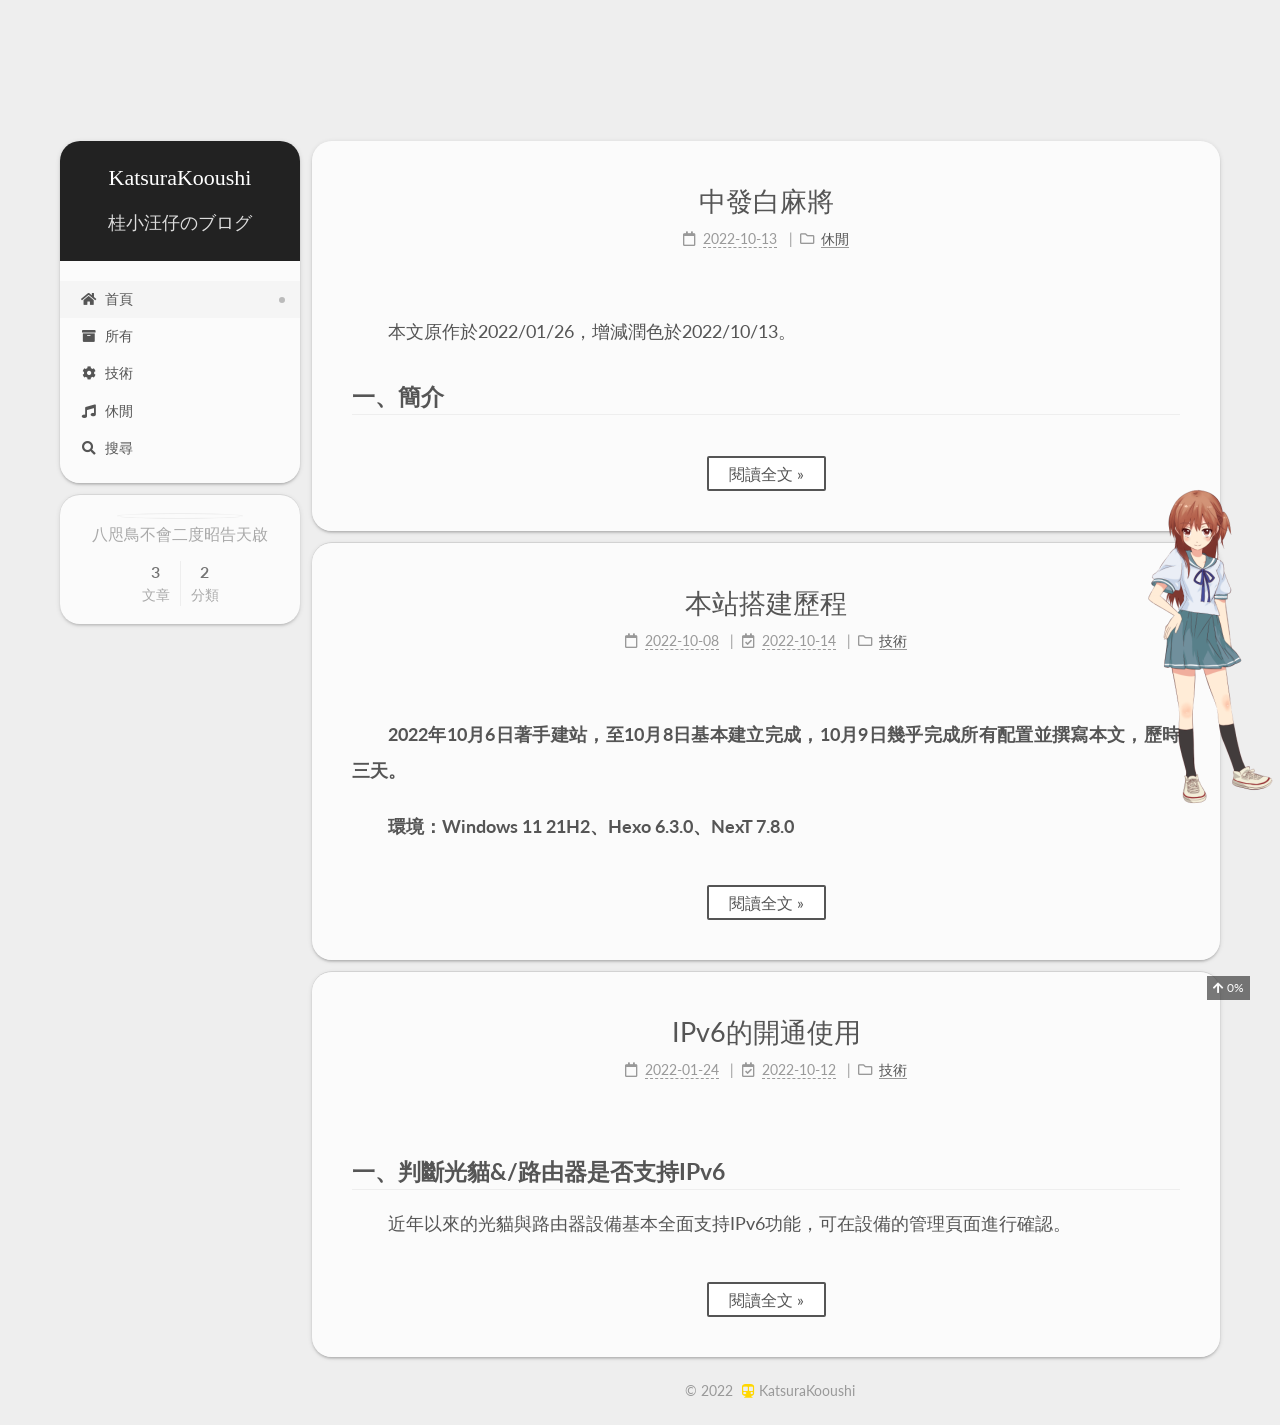
==== index.html @ f300de75 "Site updated: 2022-10-14 19:53:28" ====
<!DOCTYPE html><html lang="zh-TW"><head><meta charset="UTF-8"><meta name="viewport" content="width=device-width,initial-scale=1,maximum-scale=2"><meta name="theme-color" content="#222"><meta name="generator" content="Hexo 6.3.0"><link rel="apple-touch-icon" sizes="180x180" href="/images/apple-touch-icon-next.png"><link rel="icon" type="image/png" sizes="32x32" href="/images/favicon32.ico"><link rel="icon" type="image/png" sizes="16x16" href="/images/favicon16.ico"><link rel="mask-icon" href="/images/logo.svg" color="#222"><link rel="stylesheet" href="/css/main.css"><link rel="stylesheet" href="//fonts.googleapis.com/css?family=Lato:300,300italic,400,400italic,700,700italic|方正小标宋_GBK:300,300italic,400,400italic,700,700italic|STFangSong:300,300italic,400,400italic,700,700italic&display=swap&subset=latin,latin-ext"><link rel="stylesheet" href="/lib/font-awesome/css/all.min.css"><script id="hexo-configurations">var NexT=window.NexT||{},CONFIG={hostname:"willhor2.github.io",root:"/",scheme:"Gemini",version:"7.8.0",exturl:!1,sidebar:{position:"left",display:"post",padding:18,offset:12,onmobile:!1},copycode:{enable:!0,show_result:!0,style:"default"},back2top:{enable:!0,sidebar:!1,scrollpercent:!0},bookmark:{enable:!1,color:"#222",save:"auto"},fancybox:!1,mediumzoom:!1,lazyload:!1,pangu:!1,comments:{style:"tabs",active:null,storage:!0,lazyload:!1,nav:null},algolia:{hits:{per_page:10},labels:{input_placeholder:"Search for Posts",hits_empty:"We didn't find any results for the search: ${query}",hits_stats:"${hits} results found in ${time} ms"}},localsearch:{enable:!0,trigger:"auto",top_n_per_article:5,unescape:!1,preload:!1},motion:{enable:!0,async:!1,transition:{post_block:"fadeIn",post_header:"slideDownIn",post_body:"slideDownIn",coll_header:"slideLeftIn",sidebar:"slideUpIn"}},path:"search.xml"}</script><meta name="description" content="八咫鳥不會二度昭告天啟"><meta property="og:type" content="website"><meta property="og:title" content="KatsuraKooushi"><meta property="og:url" content="https://willhor2.github.io/index.html"><meta property="og:site_name" content="KatsuraKooushi"><meta property="og:description" content="八咫鳥不會二度昭告天啟"><meta property="og:locale" content="zh_TW"><meta name="twitter:card" content="summary"><link rel="canonical" href="https://willhor2.github.io/"><script id="page-configurations">CONFIG.page={sidebar:"",isHome:!0,isPost:!1,lang:"zh-TW"}</script><title>KatsuraKooushi</title><noscript><style>.sidebar-inner,.use-motion .brand,.use-motion .collection-header,.use-motion .comments,.use-motion .menu-item,.use-motion .pagination,.use-motion .post-block,.use-motion .post-body,.use-motion .post-header{opacity:initial}.use-motion .site-subtitle,.use-motion .site-title{opacity:initial;top:initial}.use-motion .logo-line-before i{left:initial}.use-motion .logo-line-after i{right:initial}</style></noscript></head><body itemscope itemtype="http://schema.org/WebPage"><div class="container use-motion"><div class="headband"></div><header class="header" itemscope itemtype="http://schema.org/WPHeader"><div class="header-inner"><div class="site-brand-container"><div class="site-nav-toggle"><div class="toggle" aria-label="切換導航欄"><span class="toggle-line toggle-line-first"></span> <span class="toggle-line toggle-line-middle"></span> <span class="toggle-line toggle-line-last"></span></div></div><div class="site-meta"><a href="/" class="brand" rel="start"><span class="logo-line-before"><i></i></span><h1 class="site-title">KatsuraKooushi</h1><span class="logo-line-after"><i></i></span></a><p class="site-subtitle" itemprop="description">桂小汪仔のブログ</p></div><div class="site-nav-right"><div class="toggle popup-trigger"><i class="fa fa-search fa-fw fa-lg"></i></div></div></div><nav class="site-nav"><ul id="menu" class="main-menu menu"><li class="menu-item menu-item-home"><a href="/" rel="section"><i class="fa fa-home fa-fw"></i>首頁</a></li><li class="menu-item menu-item-archives"><a href="/archives/" rel="section"><i class="fa fa-archive fa-fw"></i>所有</a></li><li class="menu-item menu-item-技術"><a href="/categories/%E6%8A%80%E8%A1%93" rel="section"><i class="fa fa-cog fa-fw"></i>技術</a></li><li class="menu-item menu-item-休閒"><a href="/categories/%E4%BC%91%E9%96%92" rel="section"><i class="fa fa-music fa-fw"></i>休閒</a></li><li class="menu-item menu-item-search"><a role="button" class="popup-trigger"><i class="fa fa-search fa-fw"></i>搜尋</a></li></ul></nav><div class="search-pop-overlay"><div class="popup search-popup"><div class="search-header"><span class="search-icon"><i class="fa fa-search"></i></span><div class="search-input-container"><input autocomplete="off" autocapitalize="off" placeholder="搜尋..." spellcheck="false" type="search" class="search-input"></div><span class="popup-btn-close"><i class="fa fa-times-circle"></i></span></div><div id="search-result"><div id="no-result"><i class="fa fa-spinner fa-pulse fa-5x fa-fw"></i></div></div></div></div></div></header><div class="back-to-top"><i class="fa fa-arrow-up"></i> <span>0%</span></div><main class="main"><div class="main-inner"><div class="content-wrap"><div class="content index posts-expand"><article itemscope itemtype="http://schema.org/Article" class="post-block" lang="zh-TW"><link itemprop="mainEntityOfPage" href="https://willhor2.github.io/posts/3/"><span hidden itemprop="author" itemscope itemtype="http://schema.org/Person"><meta itemprop="image" content="https://s1.ax1x.com/2022/10/13/xaDW4g.png"><meta itemprop="name" content=""><meta itemprop="description" content="八咫鳥不會二度昭告天啟"></span><span hidden itemprop="publisher" itemscope itemtype="http://schema.org/Organization"><meta itemprop="name" content="KatsuraKooushi"></span><header class="post-header"><h2 class="post-title" itemprop="name headline"><a href="/posts/3/" class="post-title-link" itemprop="url">中發白麻將</a></h2><div class="post-meta"><span class="post-meta-item"><span class="post-meta-item-icon"><i class="far fa-calendar"></i> </span><span class="post-meta-item-text">發表於</span> <time title="創建時間：2022-10-13 00:51:59 / 修改時間：16:18:18" itemprop="dateCreated datePublished" datetime="2022-10-13T00:51:59+08:00">2022-10-13</time> </span><span class="post-meta-item"><span class="post-meta-item-icon"><i class="far fa-folder"></i> </span><span class="post-meta-item-text">分類於</span> <span itemprop="about" itemscope itemtype="http://schema.org/Thing"><a href="/categories/%E4%BC%91%E9%96%92/" itemprop="url" rel="index"><span itemprop="name">休閒</span></a></span></span></div></header><div class="post-body" itemprop="articleBody"><p>本文原作於2022&#x2F;01&#x2F;26，增減潤色於2022&#x2F;10&#x2F;13。</p><h2 id="一、簡介"><a href="#一、簡介" class="headerlink" title="一、簡介"></a>一、簡介</h2><div class="post-button"><a class="btn" href="/posts/3/#more" rel="contents">閱讀全文 &raquo;</a></div></div><div></div><footer class="post-footer"><div class="post-eof"></div></footer></article><article itemscope itemtype="http://schema.org/Article" class="post-block" lang="zh-TW"><link itemprop="mainEntityOfPage" href="https://willhor2.github.io/posts/1/"><span hidden itemprop="author" itemscope itemtype="http://schema.org/Person"><meta itemprop="image" content="https://s1.ax1x.com/2022/10/13/xaDW4g.png"><meta itemprop="name" content=""><meta itemprop="description" content="八咫鳥不會二度昭告天啟"></span><span hidden itemprop="publisher" itemscope itemtype="http://schema.org/Organization"><meta itemprop="name" content="KatsuraKooushi"></span><header class="post-header"><h2 class="post-title" itemprop="name headline"><a href="/posts/1/" class="post-title-link" itemprop="url">本站搭建歷程</a></h2><div class="post-meta"><span class="post-meta-item"><span class="post-meta-item-icon"><i class="far fa-calendar"></i> </span><span class="post-meta-item-text">發表於</span> <time title="創建時間：2022-10-08 16:47:20" itemprop="dateCreated datePublished" datetime="2022-10-08T16:47:20+08:00">2022-10-08</time> </span><span class="post-meta-item"><span class="post-meta-item-icon"><i class="far fa-calendar-check"></i> </span><span class="post-meta-item-text">更新於</span> <time title="修改時間：2022-10-14 19:02:26" itemprop="dateModified" datetime="2022-10-14T19:02:26+08:00">2022-10-14</time> </span><span class="post-meta-item"><span class="post-meta-item-icon"><i class="far fa-folder"></i> </span><span class="post-meta-item-text">分類於</span> <span itemprop="about" itemscope itemtype="http://schema.org/Thing"><a href="/categories/%E6%8A%80%E8%A1%93/" itemprop="url" rel="index"><span itemprop="name">技術</span></a></span></span></div></header><div class="post-body" itemprop="articleBody"><p><strong>2022年10月6日著手建站，至10月8日基本建立完成，10月9日幾乎完成所有配置並撰寫本文，歷時三天。</strong></p><p><strong>環境：Windows 11 21H2、Hexo 6.3.0、NexT 7.8.0</strong></p><div class="post-button"><a class="btn" href="/posts/1/#more" rel="contents">閱讀全文 &raquo;</a></div></div><div></div><footer class="post-footer"><div class="post-eof"></div></footer></article><article itemscope itemtype="http://schema.org/Article" class="post-block" lang="zh-TW"><link itemprop="mainEntityOfPage" href="https://willhor2.github.io/posts/2/"><span hidden itemprop="author" itemscope itemtype="http://schema.org/Person"><meta itemprop="image" content="https://s1.ax1x.com/2022/10/13/xaDW4g.png"><meta itemprop="name" content=""><meta itemprop="description" content="八咫鳥不會二度昭告天啟"></span><span hidden itemprop="publisher" itemscope itemtype="http://schema.org/Organization"><meta itemprop="name" content="KatsuraKooushi"></span><header class="post-header"><h2 class="post-title" itemprop="name headline"><a href="/posts/2/" class="post-title-link" itemprop="url">IPv6的開通使用</a></h2><div class="post-meta"><span class="post-meta-item"><span class="post-meta-item-icon"><i class="far fa-calendar"></i> </span><span class="post-meta-item-text">發表於</span> <time title="創建時間：2022-01-24 14:08:29" itemprop="dateCreated datePublished" datetime="2022-01-24T14:08:29+08:00">2022-01-24</time> </span><span class="post-meta-item"><span class="post-meta-item-icon"><i class="far fa-calendar-check"></i> </span><span class="post-meta-item-text">更新於</span> <time title="修改時間：2022-10-12 00:06:48" itemprop="dateModified" datetime="2022-10-12T00:06:48+08:00">2022-10-12</time> </span><span class="post-meta-item"><span class="post-meta-item-icon"><i class="far fa-folder"></i> </span><span class="post-meta-item-text">分類於</span> <span itemprop="about" itemscope itemtype="http://schema.org/Thing"><a href="/categories/%E6%8A%80%E8%A1%93/" itemprop="url" rel="index"><span itemprop="name">技術</span></a></span></span></div></header><div class="post-body" itemprop="articleBody"><h2 id="一、判斷光貓-amp-x2F-路由器是否支持IPv6"><a href="#一、判斷光貓-amp-x2F-路由器是否支持IPv6" class="headerlink" title="一、判斷光貓&amp;&#x2F;路由器是否支持IPv6"></a>一、判斷光貓&amp;&#x2F;路由器是否支持IPv6</h2><p>近年以來的光貓與路由器設備基本全面支持IPv6功能，可在設備的管理頁面進行確認。</p><div class="post-button"><a class="btn" href="/posts/2/#more" rel="contents">閱讀全文 &raquo;</a></div></div><div></div><footer class="post-footer"><div class="post-eof"></div></footer></article></div><script>window.addEventListener('tabs:register', () => {
    let { activeClass } = CONFIG.comments;
    if (CONFIG.comments.storage) {
      activeClass = localStorage.getItem('comments_active') || activeClass;
    }
    if (activeClass) {
      let activeTab = document.querySelector(`a[href="#comment-${activeClass}"]`);
      if (activeTab) {
        activeTab.click();
      }
    }
  });
  if (CONFIG.comments.storage) {
    window.addEventListener('tabs:click', event => {
      if (!event.target.matches('.tabs-comment .tab-content .tab-pane')) return;
      let commentClass = event.target.classList[1];
      localStorage.setItem('comments_active', commentClass);
    });
  }</script></div><div class="toggle sidebar-toggle"><span class="toggle-line toggle-line-first"></span> <span class="toggle-line toggle-line-middle"></span> <span class="toggle-line toggle-line-last"></span></div><aside class="sidebar"><div class="sidebar-inner"><ul class="sidebar-nav motion-element"><li class="sidebar-nav-toc">文章目錄</li><li class="sidebar-nav-overview">本站概要</li></ul><div class="post-toc-wrap sidebar-panel"></div><div class="site-overview-wrap sidebar-panel"><div class="site-author motion-element" itemprop="author" itemscope itemtype="http://schema.org/Person"><img class="site-author-image" itemprop="image" alt="" src="https://s1.ax1x.com/2022/10/13/xaDW4g.png"><p class="site-author-name" itemprop="name"></p><div class="site-description" itemprop="description">八咫鳥不會二度昭告天啟</div></div><div class="site-state-wrap motion-element"><nav class="site-state"><div class="site-state-item site-state-posts"><a href="/archives/"><span class="site-state-item-count">3</span> <span class="site-state-item-name">文章</span></a></div><div class="site-state-item site-state-categories"><a href="/categories/"><span class="site-state-item-count">2</span> <span class="site-state-item-name">分類</span></a></div></nav></div></div></div></aside><div id="sidebar-dimmer"></div></div></main><footer class="footer"><div class="footer-inner"><div class="copyright">&copy; <span itemprop="copyrightYear">2022</span> <span class="with-love"><i class="fa fa-subway"></i> </span><span class="author" itemprop="copyrightHolder">KatsuraKooushi</span></div></div></footer></div><script src="/lib/anime.min.js"></script><script src="/lib/velocity/velocity.min.js"></script><script src="/lib/velocity/velocity.ui.min.js"></script><script src="/js/utils.js"></script><script src="/js/motion.js"></script><script src="/js/schemes/pisces.js"></script><script src="/js/next-boot.js"></script><script src="/js/local-search.js"></script><script src="/live2dw/assets/L2Dwidget.min.js?094cbace49a39548bed64abff5988b05"></script><script>L2Dwidget.init({"pluginRootPath":"live2dw/","pluginJsPath":"assets/","tagMode":false,"model":{"jsonPath":"/live2dw/assets/hibiki.model.json"},"display":{"position":"right","width":150,"height":400,"vOffset":55},"mobile":{"show":false},"log":false,"pluginModelPath":"assets/"});</script></body></html>
---- css/main.css ----
/* build time:Fri Oct 14 2022 19:53:28 GMT+0800 (中国标准时间)*/
:root{--body-bg-color:#eee;--content-bg-color:#fff;--card-bg-color:#f5f5f5;--text-color:#555;--blockquote-color:#666;--link-color:#555;--link-hover-color:#222;--brand-color:#fff;--brand-hover-color:#fff;--table-row-odd-bg-color:#f9f9f9;--table-row-hover-bg-color:#f5f5f5;--menu-item-bg-color:#f5f5f5;--btn-default-bg:#fff;--btn-default-color:#555;--btn-default-border-color:#555;--btn-default-hover-bg:#222;--btn-default-hover-color:#fff;--btn-default-hover-border-color:#222}html{line-height:1.15;-webkit-text-size-adjust:100%}body{margin:0}main{display:block}h1{font-size:2em;margin:.67em 0}hr{box-sizing:content-box;height:0;overflow:visible}pre{font-family:monospace,monospace;font-size:1em}a{background:0 0}abbr[title]{border-bottom:none;text-decoration:underline;text-decoration:underline dotted}b,strong{font-weight:bolder}code,kbd,samp{font-family:monospace,monospace;font-size:1em}small{font-size:80%}sub,sup{font-size:75%;line-height:0;position:relative;vertical-align:baseline}sub{bottom:-.25em}sup{top:-.5em}img{border-style:none}button,input,optgroup,select,textarea{font-family:inherit;font-size:100%;line-height:1.15;margin:0}button,input{overflow:visible}button,select{text-transform:none}[type=button],[type=reset],[type=submit],button{-webkit-appearance:button}[type=button]::-moz-focus-inner,[type=reset]::-moz-focus-inner,[type=submit]::-moz-focus-inner,button::-moz-focus-inner{border-style:none;padding:0}[type=button]:-moz-focusring,[type=reset]:-moz-focusring,[type=submit]:-moz-focusring,button:-moz-focusring{outline:1px dotted ButtonText}fieldset{padding:.35em .75em .625em}legend{box-sizing:border-box;color:inherit;display:table;max-width:100%;padding:0;white-space:normal}progress{vertical-align:baseline}textarea{overflow:auto}[type=checkbox],[type=radio]{box-sizing:border-box;padding:0}[type=number]::-webkit-inner-spin-button,[type=number]::-webkit-outer-spin-button{height:auto}[type=search]{outline-offset:-2px;-webkit-appearance:textfield}[type=search]::-webkit-search-decoration{-webkit-appearance:none}::-webkit-file-upload-button{font:inherit;-webkit-appearance:button}details{display:block}summary{display:list-item}template{display:none}[hidden]{display:none}::selection{background:#262a30;color:#eee}body,html{height:100%}body{background:var(--body-bg-color);color:var(--text-color);font-family:Lato,"PingFang SC","Microsoft YaHei",sans-serif;font-size:1em;line-height:2}@media (max-width:991px){body{padding-left:0!important;padding-right:0!important}}h1,h2,h3,h4,h5,h6{font-family:'方正小标宋_GBK',Lato,"PingFang SC","Microsoft YaHei",sans-serif;font-weight:700;line-height:1.5;margin:20px 0 15px}h1{font-size:1.45em}h2{font-size:1.275em}h3{font-size:1.1em}h4{font-size:.925em}h5{font-size:.75em}h6{font-size:.575em}p{margin:0 0 20px 0}a,span.exturl{border-bottom:1px solid #999;color:var(--link-color);outline:0;text-decoration:none;overflow-wrap:break-word;word-wrap:break-word;cursor:pointer}a:hover,span.exturl:hover{border-bottom-color:var(--link-hover-color);color:var(--link-hover-color)}iframe,img,video{display:block;margin-left:auto;margin-right:auto;max-width:100%}hr{background-image:repeating-linear-gradient(-45deg,#ddd,#ddd 4px,transparent 4px,transparent 8px);border:0;height:3px;margin:40px 0}blockquote{border-left:4px solid #ddd;color:var(--blockquote-color);margin:0;padding:0 15px}blockquote cite::before{content:'-';padding:0 5px}dt{font-weight:700}dd{margin:0;padding:0}kbd{background-color:#f5f5f5;background-image:linear-gradient(#eee,#fff,#eee);border:1px solid #ccc;border-radius:.2em;box-shadow:.1em .1em .2em rgba(0,0,0,.1);color:#555;font-family:inherit;padding:.1em .3em;white-space:nowrap}.table-container{overflow:auto}table{border-collapse:collapse;border-spacing:0;font-size:.875em;margin:0 0 20px 0;width:100%}tbody tr:nth-of-type(odd){background:var(--table-row-odd-bg-color)}tbody tr:hover{background:var(--table-row-hover-bg-color)}caption,td,th{font-weight:400;padding:8px;vertical-align:middle}td,th{border:1px solid #ccc;border-bottom:3px solid #ddd}th{font-weight:700;padding-bottom:10px}td{border-bottom-width:1px}.btn{background:var(--btn-default-bg);border:2px solid var(--btn-default-border-color);border-radius:2px;color:var(--btn-default-color);display:inline-block;font-size:.875em;line-height:2;padding:0 20px;text-decoration:none;transition-property:background-color;transition-delay:0s;transition-duration:.2s;transition-timing-function:ease-in-out}.btn:hover{background:var(--btn-default-hover-bg);border-color:var(--btn-default-hover-border-color);color:var(--btn-default-hover-color)}.btn+.btn{margin:0 0 8px 8px}.btn .fa-fw{text-align:left;width:1.285714285714286em}.toggle{line-height:0}.toggle .toggle-line{background:#fff;display:inline-block;height:2px;left:0;position:relative;top:0;transition:all .4s;vertical-align:top;width:100%}.toggle .toggle-line:not(:first-child){margin-top:3px}.toggle.toggle-arrow .toggle-line-first{left:50%;top:2px;transform:rotate(45deg);width:50%}.toggle.toggle-arrow .toggle-line-middle{left:2px;width:90%}.toggle.toggle-arrow .toggle-line-last{left:50%;top:-2px;transform:rotate(-45deg);width:50%}.toggle.toggle-close .toggle-line-first{transform:rotate(-45deg);top:5px}.toggle.toggle-close .toggle-line-middle{opacity:0}.toggle.toggle-close .toggle-line-last{transform:rotate(45deg);top:-5px}.highlight-container{position:relative}.highlight-container .copy-btn:focus,.highlight-container:hover .copy-btn{opacity:1}.copy-btn{color:#333;cursor:pointer;line-height:1.6;opacity:0;padding:2px 6px;position:absolute;transition-delay:0s;transition-duration:.2s;transition-timing-function:ease-in-out;background-color:#eee;background-image:linear-gradient(#fcfcfc,#eee);border:1px solid #d5d5d5;border-radius:3px;font-size:.85em;right:4px;top:8px}.highlight,pre{background:#2d2d2d;color:#ccc;line-height:1.6;margin:0 auto 20px}code,pre{font-family:consolas,Menlo,monospace,"PingFang SC","Microsoft YaHei"}code{background:#eee;border-radius:3px;color:#555;padding:2px 4px;overflow-wrap:break-word;word-wrap:break-word}.highlight ::selection{background:#515151}.highlight pre{border:0;margin:0;padding:10px 0}.highlight table{border:0;margin:0;width:auto}.highlight td{border:0;padding:0}.highlight figcaption{background:#1b1b1b;color:#ccc;display:flex;font-size:.875em;justify-content:space-between;line-height:1.2;padding:.5em}.highlight figcaption a{color:#ccc}.highlight figcaption a:hover{border-bottom-color:#ccc}.highlight .gutter{-moz-user-select:none;-ms-user-select:none;-webkit-user-select:none;user-select:none}.highlight .gutter pre{background:#1b1b1b;color:#999;padding-left:10px;padding-right:10px;text-align:right}.highlight .code pre{background:#2d2d2d;padding-left:10px;width:100%}.gist table{width:auto}.gist table td{border:0}pre{overflow:auto;padding:10px}pre code{background:0 0;color:#ccc;font-size:.875em;padding:0;text-shadow:none}pre .deletion{background:maroon}pre .addition{background:green}pre .meta{color:#fc6;-moz-user-select:none;-ms-user-select:none;-webkit-user-select:none;user-select:none}pre .comment{color:#999}pre .attribute,pre .css .class,pre .css .id,pre .css .pseudo,pre .html .doctype,pre .name,pre .regexp,pre .ruby .constant,pre .tag,pre .variable,pre .xml .doctype,pre .xml .pi,pre .xml .tag .title{color:#f2777a}pre .built_in,pre .builtin-name,pre .command,pre .constant,pre .literal,pre .number,pre .params,pre .preprocessor{color:#f99157}pre .css .rules .attribute,pre .formula,pre .header,pre .inheritance,pre .ruby .class .title,pre .ruby .symbol,pre .special,pre .string,pre .symbol,pre .value,pre .xml .cdata{color:#9c9}pre .css .hexcolor,pre .title{color:#6cc}pre .coffeescript .title,pre .function,pre .javascript .title,pre .perl .sub,pre .python .decorator,pre .python .title,pre .ruby .function .title,pre .ruby .title .keyword{color:#69c}pre .javascript .function,pre .keyword{color:#c9c}.blockquote-center{border-left:none;margin:40px 0;padding:0;position:relative;text-align:center}.blockquote-center .fa{display:block;opacity:.6;position:absolute;width:100%}.blockquote-center .fa-quote-left{border-top:1px solid #ccc;text-align:left;top:-20px}.blockquote-center .fa-quote-right{border-bottom:1px solid #ccc;text-align:right;bottom:-20px}.blockquote-center div,.blockquote-center p{text-align:center}.post-body .group-picture img{margin:0 auto;padding:0 3px}.group-picture-row{margin-bottom:6px;overflow:hidden}.group-picture-column{float:left;margin-bottom:10px}.post-body .label{color:#555;display:inline;padding:0 2px}.post-body .label.default{background:#f0f0f0}.post-body .label.primary{background:#efe6f7}.post-body .label.info{background:#e5f2f8}.post-body .label.success{background:#e7f4e9}.post-body .label.warning{background:#fcf6e1}.post-body .label.danger{background:#fae8eb}.post-body .tabs{margin-bottom:20px}.post-body .tabs,.tabs-comment{display:block;padding-top:10px;position:relative}.post-body .tabs ul.nav-tabs,.tabs-comment ul.nav-tabs{display:flex;flex-wrap:wrap;margin:0;margin-bottom:-1px;padding:0}@media (max-width:413px){.post-body .tabs ul.nav-tabs,.tabs-comment ul.nav-tabs{display:block;margin-bottom:5px}}.post-body .tabs ul.nav-tabs li.tab,.tabs-comment ul.nav-tabs li.tab{border-bottom:1px solid #ddd;border-left:1px solid transparent;border-right:1px solid transparent;border-top:3px solid transparent;flex-grow:1;list-style-type:none;border-radius:0}@media (max-width:413px){.post-body .tabs ul.nav-tabs li.tab,.tabs-comment ul.nav-tabs li.tab{border-bottom:1px solid transparent;border-left:3px solid transparent;border-right:1px solid transparent;border-top:1px solid transparent}}@media (max-width:413px){.post-body .tabs ul.nav-tabs li.tab,.tabs-comment ul.nav-tabs li.tab{border-radius:0}}.post-body .tabs ul.nav-tabs li.tab a,.tabs-comment ul.nav-tabs li.tab a{border-bottom:initial;display:block;line-height:1.8;outline:0;padding:.25em .75em;text-align:center;transition-delay:0s;transition-duration:.2s;transition-timing-function:ease-out}.post-body .tabs ul.nav-tabs li.tab a i,.tabs-comment ul.nav-tabs li.tab a i{width:1.285714285714286em}.post-body .tabs ul.nav-tabs li.tab.active,.tabs-comment ul.nav-tabs li.tab.active{border-bottom:1px solid transparent;border-left:1px solid #ccc;border-right:1px solid #ccc;border-top:3px solid #fc6423}@media (max-width:413px){.post-body .tabs ul.nav-tabs li.tab.active,.tabs-comment ul.nav-tabs li.tab.active{border-bottom:1px solid #ccc;border-left:3px solid #fc6423;border-right:1px solid #ccc;border-top:1px solid #ccc}}.post-body .tabs ul.nav-tabs li.tab.active a,.tabs-comment ul.nav-tabs li.tab.active a{color:var(--link-color);cursor:default}.post-body .tabs .tab-content .tab-pane,.tabs-comment .tab-content .tab-pane{border:1px solid #ccc;border-top:0;padding:20px 20px 0 20px;border-radius:0}.post-body .tabs .tab-content .tab-pane:not(.active),.tabs-comment .tab-content .tab-pane:not(.active){display:none}.post-body .tabs .tab-content .tab-pane.active,.tabs-comment .tab-content .tab-pane.active{display:block}.post-body .tabs .tab-content .tab-pane.active:nth-of-type(1),.tabs-comment .tab-content .tab-pane.active:nth-of-type(1){border-radius:0}@media (max-width:413px){.post-body .tabs .tab-content .tab-pane.active:nth-of-type(1),.tabs-comment .tab-content .tab-pane.active:nth-of-type(1){border-radius:0}}.post-body .note{border-radius:3px;margin-bottom:20px;padding:1em;position:relative;border:1px solid #eee;border-left-width:5px}.post-body .note h2,.post-body .note h3,.post-body .note h4,.post-body .note h5,.post-body .note h6{margin-top:0;border-bottom:initial;margin-bottom:0;padding-top:0}.post-body .note blockquote:first-child,.post-body .note img:first-child,.post-body .note ol:first-child,.post-body .note p:first-child,.post-body .note pre:first-child,.post-body .note table:first-child,.post-body .note ul:first-child{margin-top:0}.post-body .note blockquote:last-child,.post-body .note img:last-child,.post-body .note ol:last-child,.post-body .note p:last-child,.post-body .note pre:last-child,.post-body .note table:last-child,.post-body .note ul:last-child{margin-bottom:0}.post-body .note.default{border-left-color:#777}.post-body .note.default h2,.post-body .note.default h3,.post-body .note.default h4,.post-body .note.default h5,.post-body .note.default h6{color:#777}.post-body .note.primary{border-left-color:#6f42c1}.post-body .note.primary h2,.post-body .note.primary h3,.post-body .note.primary h4,.post-body .note.primary h5,.post-body .note.primary h6{color:#6f42c1}.post-body .note.info{border-left-color:#428bca}.post-body .note.info h2,.post-body .note.info h3,.post-body .note.info h4,.post-body .note.info h5,.post-body .note.info h6{color:#428bca}.post-body .note.success{border-left-color:#5cb85c}.post-body .note.success h2,.post-body .note.success h3,.post-body .note.success h4,.post-body .note.success h5,.post-body .note.success h6{color:#5cb85c}.post-body .note.warning{border-left-color:#f0ad4e}.post-body .note.warning h2,.post-body .note.warning h3,.post-body .note.warning h4,.post-body .note.warning h5,.post-body .note.warning h6{color:#f0ad4e}.post-body .note.danger{border-left-color:#d9534f}.post-body .note.danger h2,.post-body .note.danger h3,.post-body .note.danger h4,.post-body .note.danger h5,.post-body .note.danger h6{color:#d9534f}.pagination .next,.pagination .page-number,.pagination .prev,.pagination .space{display:inline-block;margin:0 10px;padding:0 11px;position:relative;top:-1px}@media (max-width:767px){.pagination .next,.pagination .page-number,.pagination .prev,.pagination .space{margin:0 5px}}.pagination{border-top:1px solid #eee;margin:120px 0 0;text-align:center}.pagination .next,.pagination .page-number,.pagination .prev{border-bottom:0;border-top:1px solid #eee;transition-property:border-color;transition-delay:0s;transition-duration:.2s;transition-timing-function:ease-in-out}.pagination .next:hover,.pagination .page-number:hover,.pagination .prev:hover{border-top-color:#222}.pagination .space{margin:0;padding:0}.pagination .prev{margin-left:0}.pagination .next{margin-right:0}.pagination .page-number.current{background:#ccc;border-top-color:#ccc;color:#fff}@media (max-width:767px){.pagination{border-top:none}.pagination .next,.pagination .page-number,.pagination .prev{border-bottom:1px solid #eee;border-top:0;margin-bottom:10px;padding:0 10px}.pagination .next:hover,.pagination .page-number:hover,.pagination .prev:hover{border-bottom-color:#222}}.comments{margin-top:60px;overflow:hidden}.comment-button-group{display:flex;flex-wrap:wrap-reverse;justify-content:center;margin:1em 0}.comment-button-group .comment-button{margin:.1em .2em}.comment-button-group .comment-button.active{background:var(--btn-default-hover-bg);border-color:var(--btn-default-hover-border-color);color:var(--btn-default-hover-color)}.comment-position{display:none}.comment-position.active{display:block}.tabs-comment{background:var(--content-bg-color);margin-top:4em;padding-top:0}.tabs-comment .comments{border:0;box-shadow:none;margin-top:0;padding-top:0}.container{min-height:100%;position:relative}.main-inner{margin:0 auto;width:calc(100% - 20px)}@media (min-width:1200px){.main-inner{width:1160px}}@media (min-width:1600px){.main-inner{width:73%}}@media (max-width:767px){.content-wrap{padding:0 20px}}.header{background:0 0}.header-inner{margin:0 auto;width:calc(100% - 20px)}@media (min-width:1200px){.header-inner{width:1160px}}@media (min-width:1600px){.header-inner{width:73%}}.site-brand-container{display:flex;flex-shrink:0;padding:0 10px}.headband{background:url(https://s1.ax1x.com/2022/10/14/xw8F6U.png) no-repeat center center;height:141px}.site-meta{flex-grow:1;text-align:center}@media (max-width:767px){.site-meta{text-align:center}}.brand{border-bottom:none;color:var(--brand-color);display:inline-block;line-height:1.375em;padding:0 40px;position:relative}.brand:hover{color:var(--brand-hover-color)}.site-title{font-family:Lato,"PingFang SC","Microsoft YaHei",sans-serif;font-size:1.375em;font-weight:400;margin:0}.site-subtitle{color:#ddd;font-size:.85em;margin:10px 0}.use-motion .brand{opacity:0}.use-motion .custom-logo-image,.use-motion .site-subtitle,.use-motion .site-title{opacity:0;position:relative;top:-10px}.site-nav-right,.site-nav-toggle{display:none}@media (max-width:767px){.site-nav-right,.site-nav-toggle{display:flex;flex-direction:column;justify-content:center}}.site-nav-right .toggle,.site-nav-toggle .toggle{color:var(--text-color);padding:10px;width:22px}.site-nav-right .toggle .toggle-line,.site-nav-toggle .toggle .toggle-line{background:var(--text-color);border-radius:1px}.site-nav{display:block}@media (max-width:767px){.site-nav{clear:both;display:none}}.site-nav.site-nav-on{display:block}.menu{margin-top:20px;padding-left:0;text-align:center}.menu-item{display:inline-block;list-style:none;margin:0 10px}@media (max-width:767px){.menu-item{display:block;margin-top:10px}.menu-item.menu-item-search{display:none}}.menu-item a,.menu-item span.exturl{border-bottom:0;display:block;font-size:.85em;transition-property:border-color;transition-delay:0s;transition-duration:.2s;transition-timing-function:ease-in-out}@media (hover:none){.menu-item a:hover,.menu-item span.exturl:hover{border-bottom-color:transparent!important}}.menu-item .fa,.menu-item .fab,.menu-item .far,.menu-item .fas{margin-right:8px}.menu-item .badge{display:inline-block;font-weight:700;line-height:1;margin-left:.35em;margin-top:.35em;text-align:center;white-space:nowrap}@media (max-width:767px){.menu-item .badge{float:right;margin-left:0}}.menu .menu-item a:hover,.menu .menu-item span.exturl:hover,.menu-item-active a{background:var(--menu-item-bg-color)}.use-motion .menu-item{opacity:0}.sidebar{background:#222;bottom:0;box-shadow:inset 0 2px 6px #000;position:fixed;top:0}@media (max-width:991px){.sidebar{display:none}}.sidebar-inner{color:#999;padding:18px 10px;text-align:center}.cc-license{margin-top:10px;text-align:center}.cc-license .cc-opacity{border-bottom:none;opacity:.7}.cc-license .cc-opacity:hover{opacity:.9}.cc-license img{display:inline-block}.site-author-image{border:1px solid #eee;display:block;margin:0 auto;max-width:120px;padding:2px;border-radius:50%}.site-author-name{color:var(--text-color);font-weight:600;margin:0;text-align:center}.site-description{color:#999;font-size:.85em;margin-top:0;text-align:center}.links-of-author{margin-top:15px}.links-of-author a,.links-of-author span.exturl{border-bottom-color:#555;display:inline-block;font-size:.85em;margin-bottom:10px;margin-right:10px;vertical-align:middle}.links-of-author a::before,.links-of-author span.exturl::before{background:#05f6b9;border-radius:50%;content:' ';display:inline-block;height:4px;margin-right:3px;vertical-align:middle;width:4px}.sidebar-button{margin-top:15px}.sidebar-button a{border:1px solid #fc6423;border-radius:4px;color:#fc6423;display:inline-block;padding:0 15px}.sidebar-button a .fa,.sidebar-button a .fab,.sidebar-button a .far,.sidebar-button a .fas{margin-right:5px}.sidebar-button a:hover{background:#fc6423;border:1px solid #fc6423;color:#fff}.sidebar-button a:hover .fa,.sidebar-button a:hover .fab,.sidebar-button a:hover .far,.sidebar-button a:hover .fas{color:#fff}.links-of-blogroll{font-size:.85em;margin-top:10px}.links-of-blogroll-title{font-size:.875em;font-weight:600;margin-top:0}.links-of-blogroll-list{list-style:none;margin:0;padding:0}#sidebar-dimmer{display:none}@media (max-width:767px){#sidebar-dimmer{background:#000;display:block;height:100%;left:100%;opacity:0;position:fixed;top:0;width:100%;z-index:1100}.sidebar-active+#sidebar-dimmer{opacity:.7;transform:translateX(-100%);transition:opacity .5s}}.sidebar-nav{margin:0;padding-bottom:20px;padding-left:0}.sidebar-nav li{border-bottom:1px solid transparent;color:var(--text-color);cursor:pointer;display:inline-block;font-size:.875em}.sidebar-nav li.sidebar-nav-overview{margin-left:10px}.sidebar-nav li:hover{color:#fc6423}.sidebar-nav .sidebar-nav-active{border-bottom-color:#fc6423;color:#fc6423}.sidebar-nav .sidebar-nav-active:hover{color:#fc6423}.sidebar-panel{display:none;overflow-x:hidden;overflow-y:auto}.sidebar-panel-active{display:block}.sidebar-toggle{background:#222;bottom:45px;cursor:pointer;height:14px;left:30px;padding:5px;position:fixed;width:14px;z-index:1300}@media (max-width:991px){.sidebar-toggle{left:20px;opacity:.8;display:none}}.sidebar-toggle:hover .toggle-line{background:#fc6423}.post-toc{font-size:.875em}.post-toc ol{list-style:none;margin:0;padding:0 2px 5px 10px;text-align:left}.post-toc ol>ol{padding-left:0}.post-toc ol a{transition-property:all;transition-delay:0s;transition-duration:.2s;transition-timing-function:ease-in-out}.post-toc .nav-item{line-height:1.8;overflow:hidden;text-overflow:ellipsis;white-space:nowrap}.post-toc .nav .nav-child{display:none}.post-toc .nav .active>.nav-child{display:block}.post-toc .nav .active-current>.nav-child{display:block}.post-toc .nav .active-current>.nav-child>.nav-item{display:block}.post-toc .nav .active>a{border-bottom-color:#fc6423;color:#fc6423}.post-toc .nav .active-current>a{color:#fc6423}.post-toc .nav .active-current>a:hover{color:#fc6423}.site-state{display:flex;justify-content:center;line-height:1.4;margin-top:10px;overflow:hidden;text-align:center;white-space:nowrap}.site-state-item{padding:0 15px}.site-state-item:not(:first-child){border-left:1px solid #eee}.site-state-item a{border-bottom:none}.site-state-item-count{display:block;font-size:1em;font-weight:600;text-align:center}.site-state-item-name{color:#999;font-size:.85em}.footer{color:#999;font-size:.875em;padding:20px 0}.footer.footer-fixed{bottom:0;left:0;position:absolute;right:0}.footer-inner{box-sizing:border-box;margin:0 auto;text-align:center;width:calc(100% - 20px)}@media (min-width:1200px){.footer-inner{width:1160px}}@media (min-width:1600px){.footer-inner{width:73%}}.languages{display:inline-block;font-size:1.125em;position:relative}.languages .lang-select-label span{margin:0 .5em}.languages .lang-select{height:100%;left:0;opacity:0;position:absolute;top:0;width:100%}.with-love{color:gold;display:inline-block;margin:0 5px}.powered-by,.theme-info{display:inline-block}@-moz-keyframes iconAnimate{0%,100%{transform:scale(1)}10%,30%{transform:scale(.9)}20%,40%,60%,80%{transform:scale(1.1)}50%,70%{transform:scale(1.1)}}@-webkit-keyframes iconAnimate{0%,100%{transform:scale(1)}10%,30%{transform:scale(.9)}20%,40%,60%,80%{transform:scale(1.1)}50%,70%{transform:scale(1.1)}}@-o-keyframes iconAnimate{0%,100%{transform:scale(1)}10%,30%{transform:scale(.9)}20%,40%,60%,80%{transform:scale(1.1)}50%,70%{transform:scale(1.1)}}@keyframes iconAnimate{0%,100%{transform:scale(1)}10%,30%{transform:scale(.9)}20%,40%,60%,80%{transform:scale(1.1)}50%,70%{transform:scale(1.1)}}.back-to-top{font-size:12px;text-align:center;transition-delay:0s;transition-duration:.2s;transition-timing-function:ease-in-out}.back-to-top{background:#222;bottom:-100px;box-sizing:border-box;color:#fff;cursor:pointer;left:30px;opacity:.6;padding:0 6px;position:fixed;transition-property:bottom;z-index:1300;width:initial}.back-to-top:hover{color:#fc6423}.back-to-top.back-to-top-on{bottom:30px}@media (max-width:991px){.back-to-top{left:20px;opacity:.8}}.post-body{font-family:STFangSong,Lato,"PingFang SC","Microsoft YaHei",sans-serif;overflow-wrap:break-word;word-wrap:break-word}@media (min-width:1200px){.post-body{font-size:1.125em}}.post-body .exturl .fa{font-size:.875em;margin-left:4px}.post-body .figure .caption,.post-body .image-caption{color:#999;font-size:.875em;font-weight:700;line-height:1;margin:-20px auto 15px;text-align:center}.post-sticky-flag{display:inline-block;transform:rotate(30deg)}.post-button{margin-top:40px;text-align:center}.use-motion .comments,.use-motion .pagination,.use-motion .post-block{opacity:0}.use-motion .post-header{opacity:0}.use-motion .post-body{opacity:0}.use-motion .collection-header{opacity:0}.posts-collapse{margin-left:35px;position:relative}@media (max-width:767px){.posts-collapse{margin-left:0;margin-right:0}}.posts-collapse .collection-title{font-size:1.125em;position:relative}.posts-collapse .collection-title::before{background:#999;border:1px solid #fff;border-radius:50%;content:' ';height:10px;left:0;margin-left:-6px;margin-top:-4px;position:absolute;top:50%;width:10px}.posts-collapse .collection-year{font-size:1.5em;font-weight:700;margin:60px 0;position:relative}.posts-collapse .collection-year::before{background:#bbb;border-radius:50%;content:' ';height:8px;left:0;margin-left:-4px;margin-top:-4px;position:absolute;top:50%;width:8px}.posts-collapse .collection-header{display:block;margin:0 0 0 20px}.posts-collapse .collection-header small{color:#bbb;margin-left:5px}.posts-collapse .post-header{border-bottom:1px dashed #ccc;margin:30px 0;padding-left:15px;position:relative;transition-property:border;transition-delay:0s;transition-duration:.2s;transition-timing-function:ease-in-out}.posts-collapse .post-header::before{background:#bbb;border:1px solid #fff;border-radius:50%;content:' ';height:6px;left:0;margin-left:-4px;position:absolute;top:.8em;transition-property:background;width:6px;transition-delay:0s;transition-duration:.2s;transition-timing-function:ease-in-out}.posts-collapse .post-header:hover{border-bottom-color:#666}.posts-collapse .post-header:hover::before{background:#222}.posts-collapse .post-meta{display:inline;font-size:.8em;margin-right:10px}.posts-collapse .post-title{display:inline}.posts-collapse .post-title a,.posts-collapse .post-title span.exturl{border-bottom:none;color:var(--link-color)}.posts-collapse .post-title .fa-external-link-alt{font-size:.875em;margin-left:5px}.posts-collapse::before{background:#f5f5f5;content:' ';height:100%;left:0;margin-left:-2px;position:absolute;top:1.25em;width:4px}.post-eof{background:#ccc;height:1px;margin:80px auto 60px;text-align:center;width:8%}.post-block:last-of-type .post-eof{display:none}.content{padding-top:40px}@media (min-width:992px){.post-body{text-align:justify}}@media (max-width:991px){.post-body{text-align:justify}}.post-body h1,.post-body h2,.post-body h3,.post-body h4,.post-body h5,.post-body h6{padding-top:10px}.post-body h1 .header-anchor,.post-body h2 .header-anchor,.post-body h3 .header-anchor,.post-body h4 .header-anchor,.post-body h5 .header-anchor,.post-body h6 .header-anchor{border-bottom-style:none;color:#ccc;float:right;margin-left:10px;visibility:hidden}.post-body h1 .header-anchor:hover,.post-body h2 .header-anchor:hover,.post-body h3 .header-anchor:hover,.post-body h4 .header-anchor:hover,.post-body h5 .header-anchor:hover,.post-body h6 .header-anchor:hover{color:inherit}.post-body h1:hover .header-anchor,.post-body h2:hover .header-anchor,.post-body h3:hover .header-anchor,.post-body h4:hover .header-anchor,.post-body h5:hover .header-anchor,.post-body h6:hover .header-anchor{visibility:visible}.post-body iframe,.post-body img,.post-body video{margin-bottom:20px}.post-body .video-container{height:0;margin-bottom:20px;overflow:hidden;padding-top:75%;position:relative;width:100%}.post-body .video-container embed,.post-body .video-container iframe,.post-body .video-container object{height:100%;left:0;margin:0;position:absolute;top:0;width:100%}.post-gallery{align-items:center;display:grid;grid-gap:10px;grid-template-columns:1fr 1fr 1fr;margin-bottom:20px}@media (max-width:767px){.post-gallery{grid-template-columns:1fr 1fr}}.post-gallery a{border:0}.post-gallery img{margin:0}.posts-expand .post-header{font-size:1.125em}.posts-expand .post-title{font-size:1.5em;font-weight:400;margin:initial;text-align:center;overflow-wrap:break-word;word-wrap:break-word}.posts-expand .post-title-link{border-bottom:none;color:var(--link-color);display:inline-block;position:relative;vertical-align:top}.posts-expand .post-title-link::before{background:var(--link-color);bottom:0;content:'';height:2px;left:0;position:absolute;transform:scaleX(0);visibility:hidden;width:100%;transition-delay:0s;transition-duration:.2s;transition-timing-function:ease-in-out}.posts-expand .post-title-link:hover::before{transform:scaleX(1);visibility:visible}.posts-expand .post-title-link .fa-external-link-alt{font-size:.875em;margin-left:5px}.posts-expand .post-meta{color:#999;font-family:STFangSong,Lato,"PingFang SC","Microsoft YaHei",sans-serif;font-size:.8em;margin:3px 0 60px 0;text-align:center}.posts-expand .post-meta .post-description{font-size:.875em;margin-top:2px}.posts-expand .post-meta time{border-bottom:1px dashed #999;cursor:pointer}.post-meta .post-meta-item+.post-meta-item::before{content:'|';margin:0 .5em}.post-meta-divider{margin:0 .5em}.post-meta-item-icon{margin-right:3px}@media (max-width:991px){.post-meta-item-icon{display:inline-block}}.post-meta-item-text{display:none}@media (max-width:991px){.post-meta-item-text{display:none}}.post-nav{border-top:1px solid #eee;display:flex;justify-content:space-between;margin-top:15px;padding:10px 5px 0}.post-nav-item{flex:1}.post-nav-item a{border-bottom:none;display:block;font-size:.875em;line-height:1.6;position:relative}.post-nav-item a:active{top:2px}.post-nav-item .fa{font-size:.8em}.post-nav-item:first-child{margin-right:15px}.post-nav-item:first-child .fa{margin-right:5px}.post-nav-item:last-child{margin-left:15px;text-align:right}.post-nav-item:last-child .fa{margin-left:5px}.rtl.post-body a,.rtl.post-body h1,.rtl.post-body h2,.rtl.post-body h3,.rtl.post-body h4,.rtl.post-body h5,.rtl.post-body h6,.rtl.post-body li,.rtl.post-body ol,.rtl.post-body p,.rtl.post-body ul{direction:rtl;font-family:UKIJ Ekran}.rtl.post-title{font-family:UKIJ Ekran}.post-tags{margin-top:40px;text-align:center}.post-tags a{display:inline-block;font-size:.85em}.post-tags a:not(:last-child){margin-right:10px}.post-widgets{border-top:1px solid #eee;margin-top:15px;text-align:center}.wp_rating{height:20px;line-height:20px;margin-top:10px;padding-top:6px;text-align:center}.social-like{display:flex;font-size:.875em;justify-content:center;text-align:center}.reward-container{margin:20px auto;padding:10px 0;text-align:center;width:90%}.reward-container button{background:0 0;border:1px solid #fc6423;border-radius:0;color:#fc6423;cursor:pointer;line-height:2;outline:0;padding:0 15px;vertical-align:text-top}.reward-container button:hover{background:#fc6423;border:1px solid transparent;color:#fa9366}#qr{padding-top:20px}#qr a{border:0}#qr img{display:inline-block;margin:.8em 2em 0 2em;max-width:100%;width:180px}#qr p{text-align:center}.category-all-page .category-all-title{text-align:center}.category-all-page .category-all{margin-top:20px}.category-all-page .category-list{list-style:none;margin:0;padding:0}.category-all-page .category-list-item{margin:5px 10px}.category-all-page .category-list-count{color:#bbb}.category-all-page .category-list-count::before{content:' (';display:inline}.category-all-page .category-list-count::after{content:') ';display:inline}.category-all-page .category-list-child{padding-left:10px}.event-list{padding:0}.event-list hr{background:#222;margin:20px 0 45px 0}.event-list hr::after{background:#222;color:#fff;content:'NOW';display:inline-block;font-weight:700;padding:0 5px;text-align:right}.event-list .event{background:#222;margin:20px 0;min-height:40px;padding:15px 0 15px 10px}.event-list .event .event-summary{color:#fff;margin:0;padding-bottom:3px}.event-list .event .event-summary::before{animation:dot-flash 1s alternate infinite ease-in-out;color:#fff;content:'\f111';display:inline-block;font-size:10px;margin-right:25px;vertical-align:middle;font-family:'Font Awesome 5 Free';font-weight:900}.event-list .event .event-relative-time{color:#bbb;display:inline-block;font-size:12px;font-weight:400;padding-left:12px}.event-list .event .event-details{color:#fff;display:block;line-height:18px;margin-left:56px;padding-bottom:6px;padding-top:3px;text-indent:-24px}.event-list .event .event-details::before{color:#fff;display:inline-block;margin-right:9px;text-align:center;text-indent:0;width:14px;font-family:'Font Awesome 5 Free';font-weight:900}.event-list .event .event-details.event-location::before{content:'\f041'}.event-list .event .event-details.event-duration::before{content:'\f017'}.event-list .event-past{background:#f5f5f5}.event-list .event-past .event-details,.event-list .event-past .event-summary{color:#bbb;opacity:.9}.event-list .event-past .event-details::before,.event-list .event-past .event-summary::before{animation:none;color:#bbb}@-moz-keyframes dot-flash{from{opacity:1;transform:scale(1)}to{opacity:0;transform:scale(.8)}}@-webkit-keyframes dot-flash{from{opacity:1;transform:scale(1)}to{opacity:0;transform:scale(.8)}}@-o-keyframes dot-flash{from{opacity:1;transform:scale(1)}to{opacity:0;transform:scale(.8)}}@keyframes dot-flash{from{opacity:1;transform:scale(1)}to{opacity:0;transform:scale(.8)}}ul.breadcrumb{font-size:.8em;list-style:none;margin:1em 0;padding:0 2em;text-align:center}ul.breadcrumb li{display:inline}ul.breadcrumb li+li::before{content:'/\00a0';font-weight:400;padding:.5em}ul.breadcrumb li+li:last-child{font-weight:700}.tag-cloud{text-align:center}.tag-cloud a{display:inline-block;margin:10px}.tag-cloud a:hover{color:var(--link-hover-color)!important}.search-pop-overlay{background:rgba(0,0,0,0);height:100%;left:0;position:fixed;top:0;transition:visibility 0s linear .2s,background .2s;visibility:hidden;width:100%;z-index:1400}.search-pop-overlay.search-active{background:rgba(0,0,0,.3);transition:background .2s;visibility:visible}.search-popup{background:var(--card-bg-color);border-radius:5px;height:80%;left:calc(50% - 350px);position:fixed;top:10%;transform:scale(0);transition:transform .2s;width:700px;z-index:1500}.search-active .search-popup{transform:scale(1)}@media (max-width:767px){.search-popup{border-radius:0;height:100%;left:0;margin:0;top:0;width:100%}}.search-popup .popup-btn-close,.search-popup .search-icon{color:#999;font-size:18px;padding:0 10px}.search-popup .popup-btn-close{cursor:pointer}.search-popup .popup-btn-close:hover .fa{color:#222}.search-popup .search-header{background:#eee;border-top-left-radius:5px;border-top-right-radius:5px;display:flex;padding:5px}.search-popup input.search-input{background:0 0;border:0;outline:0;width:100%}.search-popup input.search-input::-webkit-search-cancel-button{display:none}.search-popup .search-input-container{flex-grow:1;padding:2px}.search-popup ul.search-result-list{margin:0 5px;padding:0;width:100%}.search-popup p.search-result{border-bottom:1px dashed #ccc;padding:5px 0}.search-popup a.search-result-title{font-weight:700}.search-popup .search-keyword{border-bottom:1px dashed #ff2a2a;color:#ff2a2a;font-weight:700}.search-popup #search-result{display:flex;height:calc(100% - 55px);overflow:auto;padding:5px 25px}.search-popup #no-result{color:#ccc;margin:auto}.header{margin:0 auto;position:relative;width:calc(100% - 20px)}@media (min-width:1200px){.header{width:1160px}}@media (min-width:1600px){.header{width:73%}}@media (max-width:991px){.header{width:auto}}.header-inner{background:var(--content-bg-color);border-radius:20px 20px 20px 20px;box-shadow:0 2px 2px 0 rgba(0,0,0,.12),0 3px 1px -2px rgba(0,0,0,.06),0 1px 5px 0 rgba(0,0,0,.12);overflow:hidden;padding:0;position:absolute;top:0;width:240px}@media (min-width:1200px){.header-inner{width:240px}}@media (max-width:991px){.header-inner{border-radius:initial;position:relative;width:auto}}.main-inner{align-items:flex-start;display:flex;justify-content:space-between;flex-direction:row-reverse}@media (max-width:991px){.main-inner{width:auto}}.content-wrap{background:var(--content-bg-color);border-radius:20px 20px 20px 20px;box-shadow:0 2px 2px 0 rgba(0,0,0,.12),0 3px 1px -2px rgba(0,0,0,.06),0 1px 5px 0 rgba(0,0,0,.12);box-sizing:border-box;padding:40px;width:calc(100% - 252px)}@media (max-width:991px){.content-wrap{border-radius:initial;padding:20px;width:100%}}.footer-inner{padding-left:260px}.back-to-top{left:auto;right:30px}@media (max-width:991px){.back-to-top{right:20px}}@media (max-width:991px){.footer-inner{padding-left:0;padding-right:0;width:auto}}.site-brand-container{background:#222}@media (max-width:991px){.site-brand-container{box-shadow:0 0 16px rgba(0,0,0,.5)}}.site-meta{padding:20px 0}.brand{padding:0}.site-subtitle{margin:10px 10px 0}.custom-logo-image{margin-top:20px}@media (max-width:991px){.custom-logo-image{display:none}}@media (min-width:768px) and (max-width:991px){.site-nav-right,.site-nav-toggle{display:flex;flex-direction:column;justify-content:center}}.site-nav-right .toggle,.site-nav-toggle .toggle{color:#fff}.site-nav-right .toggle .toggle-line,.site-nav-toggle .toggle .toggle-line{background:#fff}@media (min-width:768px) and (max-width:991px){.site-nav{display:none}}.menu .menu-item{display:block;margin:0}.menu .menu-item a,.menu .menu-item span.exturl{padding:5px 20px;position:relative;text-align:left;transition-property:background-color}@media (max-width:991px){.menu .menu-item.menu-item-search{display:none}}.menu .menu-item .badge{background:#ccc;border-radius:10px;color:#fff;float:right;padding:2px 5px;text-shadow:1px 1px 0 rgba(0,0,0,.1);vertical-align:middle}.main-menu .menu-item-active a::after{background:#bbb;border-radius:50%;content:' ';height:6px;margin-top:-3px;position:absolute;right:15px;top:50%;width:6px}.sub-menu{background:var(--content-bg-color);border-bottom:1px solid #ccc;margin:0;padding:6px 0}.sub-menu .menu-item{display:inline-block}.sub-menu .menu-item a,.sub-menu .menu-item span.exturl{background:0 0;margin:5px 10px;padding:initial}.sub-menu .menu-item a:hover,.sub-menu .menu-item span.exturl:hover{background:0 0;color:#fc6423}.sub-menu .menu-item-active a{border-bottom-color:#fc6423;color:#fc6423}.sub-menu .menu-item-active a:hover{border-bottom-color:#fc6423}.sidebar{background:var(--body-bg-color);box-shadow:none;margin-top:100%;position:static;width:240px}@media (max-width:991px){.sidebar{display:none}}.sidebar-toggle{display:none}.sidebar-inner{background:var(--content-bg-color);border-radius:20px;box-shadow:0 2px 2px 0 rgba(0,0,0,.12),0 3px 1px -2px rgba(0,0,0,.06),0 1px 5px 0 rgba(0,0,0,.12),0 -1px .5px 0 rgba(0,0,0,.09);box-sizing:border-box;color:var(--text-color);width:240px;opacity:0}.sidebar-inner.affix{position:fixed;top:12px}.sidebar-inner.affix-bottom{position:absolute}.site-state-item{padding:0 10px}.sidebar-button{border-bottom:1px dotted #ccc;border-top:1px dotted #ccc;margin-top:10px;text-align:center}.sidebar-button a{border:0;color:#fc6423;display:block}.sidebar-button a:hover{background:0 0;border:0;color:#e34603}.sidebar-button a:hover .fa,.sidebar-button a:hover .fab,.sidebar-button a:hover .far,.sidebar-button a:hover .fas{color:#e34603}.links-of-author{display:flex;flex-wrap:wrap;margin-top:10px;justify-content:center}.links-of-author-item{margin:5px 0 0;width:50%}.links-of-author-item a,.links-of-author-item span.exturl{box-sizing:border-box;display:inline-block;margin-bottom:0;margin-right:0;max-width:216px;overflow:hidden;padding:0 5px;text-overflow:ellipsis;white-space:nowrap}.links-of-author-item a,.links-of-author-item span.exturl{border-bottom:none;display:block;text-decoration:none}.links-of-author-item a::before,.links-of-author-item span.exturl::before{display:none}.links-of-author-item a:hover,.links-of-author-item span.exturl:hover{background:var(--body-bg-color);border-radius:4px}.links-of-author-item .fa,.links-of-author-item .fab,.links-of-author-item .far,.links-of-author-item .fas{margin-right:2px}.links-of-blogroll-item{padding:0}.content-wrap{background:initial;box-shadow:initial;padding:initial}.post-block{background:var(--content-bg-color);border-radius:20px 20px 20px 20px;box-shadow:0 2px 2px 0 rgba(0,0,0,.12),0 3px 1px -2px rgba(0,0,0,.06),0 1px 5px 0 rgba(0,0,0,.12);padding:40px}.post-block+.post-block{border-radius:20px;box-shadow:0 2px 2px 0 rgba(0,0,0,.12),0 3px 1px -2px rgba(0,0,0,.06),0 1px 5px 0 rgba(0,0,0,.12),0 -1px .5px 0 rgba(0,0,0,.09);margin-top:12px}.comments{background:var(--content-bg-color);border-radius:20px;box-shadow:0 2px 2px 0 rgba(0,0,0,.12),0 3px 1px -2px rgba(0,0,0,.06),0 1px 5px 0 rgba(0,0,0,.12),0 -1px .5px 0 rgba(0,0,0,.09);margin-top:12px;padding:40px}.tabs-comment{margin-top:1em}.content{padding-top:initial}.post-eof{display:none}.pagination{background:var(--content-bg-color);border-radius:20px;border-top:initial;box-shadow:0 2px 2px 0 rgba(0,0,0,.12),0 3px 1px -2px rgba(0,0,0,.06),0 1px 5px 0 rgba(0,0,0,.12),0 -1px .5px 0 rgba(0,0,0,.09);margin:12px 0 0;padding:10px 0 10px}.pagination .next,.pagination .page-number,.pagination .prev{margin-bottom:initial;top:initial}.main{padding-bottom:initial}.footer{bottom:auto}.sub-menu{border-bottom:initial;box-shadow:0 2px 2px 0 rgba(0,0,0,.12),0 3px 1px -2px rgba(0,0,0,.06),0 1px 5px 0 rgba(0,0,0,.12)}.sub-menu+.content .post-block{box-shadow:0 2px 2px 0 rgba(0,0,0,.12),0 3px 1px -2px rgba(0,0,0,.06),0 1px 5px 0 rgba(0,0,0,.12),0 -1px .5px 0 rgba(0,0,0,.09);margin-top:12px}@media (min-width:768px) and (max-width:991px){.sub-menu+.content .post-block{margin-top:10px}}@media (max-width:767px){.sub-menu+.content .post-block{margin-top:8px}}.post-body h1,.post-body h2{border-bottom:1px solid #eee}.post-body h3{border-bottom:1px dotted #eee}@media (min-width:768px) and (max-width:991px){.content-wrap{padding:10px}.posts-expand .post-button{margin-top:20px}.post-block{border-radius:20px;box-shadow:0 2px 2px 0 rgba(0,0,0,.12),0 3px 1px -2px rgba(0,0,0,.06),0 1px 5px 0 rgba(0,0,0,.12),0 -1px .5px 0 rgba(0,0,0,.09);padding:20px}.post-block+.post-block{margin-top:10px}.comments{margin-top:10px;padding:10px 20px}.pagination{margin:10px 0 0}}@media (max-width:767px){.content-wrap{padding:8px}.posts-expand .post-button{margin:12px 0}.post-block{border-radius:20px;box-shadow:0 2px 2px 0 rgba(0,0,0,.12),0 3px 1px -2px rgba(0,0,0,.06),0 1px 5px 0 rgba(0,0,0,.12),0 -1px .5px 0 rgba(0,0,0,.09);min-height:auto;padding:12px}.post-block+.post-block{margin-top:8px}.comments{margin-top:8px;padding:10px 12px}.pagination{margin:8px 0 0}}body{background-image:url(https://s1.ax1x.com/2022/10/13/xaDm7T.png);background-repeat:no-repeat;background-attachment:fixed;background-position:40% 50%;color:var(--text-color);background-size:cover}.sidebar{background-color:transparent;opacity:.8}.header-inner{background:rgba(255,255,255,.8)}.post-block{background:rgba(255,255,255,.8) none repeat scroll!important}.post{margin-top:60px;margin-bottom:60px;padding:25px;-webkit-box-shadow:0 0 5px rgba(202,203,203,.5);-moz-box-shadow:0 0 5px rgba(202,203,204,.5)}.site-title{font-size:22px!important;font-family:Rockwell!important}.site-subtitle{font-size:18px!important;font-family:'Ms Gothic'!important}.site-description{font-size:16px!important;font-family:FZBeiWeiKaiShu-Z15!important}.post-body p{text-indent:2em}.highlight{border-radius:15px;background-color:#2d2d2d;overflow:auto;border-width:1px 1px 1px 2px;border-style:solid solid solid solid;border-color:#aaa #aaa #aaa #000;border-image:initial;position:relative}code{padding:2px 4px;overflow-wrap:break-word;word-wrap:break-word;color:#ff7600;background:#fbf7f8;border-radius:3px;font-size:15px;font-weight:400}
/* rebuild by neat */
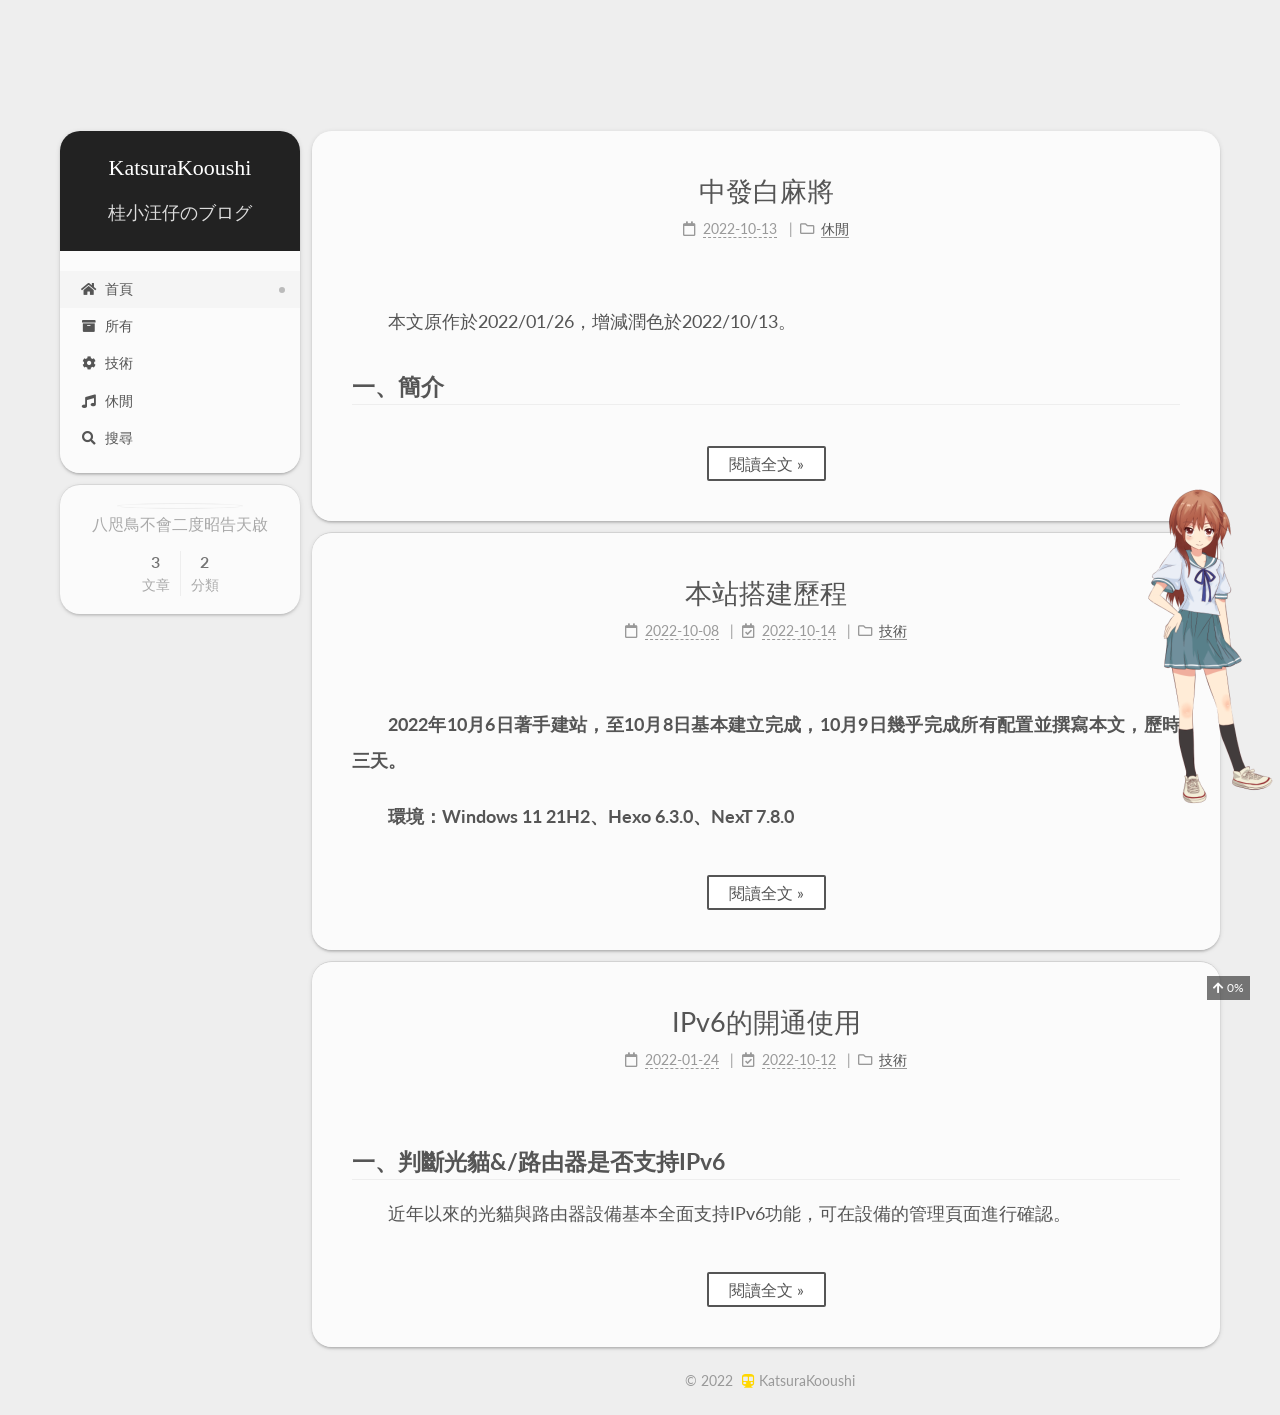
==== commit f3249a97: "Site updated: 2022-10-14 20:49:25" ====
--- a/index.html
+++ b/index.html
@@ -16,4 +16,4 @@
       let commentClass = event.target.classList[1];
       localStorage.setItem('comments_active', commentClass);
     });
-  }</script></div><div class="toggle sidebar-toggle"><span class="toggle-line toggle-line-first"></span> <span class="toggle-line toggle-line-middle"></span> <span class="toggle-line toggle-line-last"></span></div><aside class="sidebar"><div class="sidebar-inner"><ul class="sidebar-nav motion-element"><li class="sidebar-nav-toc">文章目錄</li><li class="sidebar-nav-overview">本站概要</li></ul><div class="post-toc-wrap sidebar-panel"></div><div class="site-overview-wrap sidebar-panel"><div class="site-author motion-element" itemprop="author" itemscope itemtype="http://schema.org/Person"><img class="site-author-image" itemprop="image" alt="" src="https://s1.ax1x.com/2022/10/13/xaDW4g.png"><p class="site-author-name" itemprop="name"></p><div class="site-description" itemprop="description">八咫鳥不會二度昭告天啟</div></div><div class="site-state-wrap motion-element"><nav class="site-state"><div class="site-state-item site-state-posts"><a href="/archives/"><span class="site-state-item-count">3</span> <span class="site-state-item-name">文章</span></a></div><div class="site-state-item site-state-categories"><a href="/categories/"><span class="site-state-item-count">2</span> <span class="site-state-item-name">分類</span></a></div></nav></div></div></div></aside><div id="sidebar-dimmer"></div></div></main><footer class="footer"><div class="footer-inner"><div class="copyright">&copy; <span itemprop="copyrightYear">2022</span> <span class="with-love"><i class="fa fa-subway"></i> </span><span class="author" itemprop="copyrightHolder">KatsuraKooushi</span></div></div></footer></div><script src="/lib/anime.min.js"></script><script src="/lib/velocity/velocity.min.js"></script><script src="/lib/velocity/velocity.ui.min.js"></script><script src="/js/utils.js"></script><script src="/js/motion.js"></script><script src="/js/schemes/pisces.js"></script><script src="/js/next-boot.js"></script><script src="/js/local-search.js"></script><script src="/live2dw/assets/L2Dwidget.min.js?094cbace49a39548bed64abff5988b05"></script><script>L2Dwidget.init({"pluginRootPath":"live2dw/","pluginJsPath":"assets/","tagMode":false,"model":{"jsonPath":"/live2dw/assets/hibiki.model.json"},"display":{"position":"right","width":150,"height":400,"vOffset":55},"mobile":{"show":false},"log":false,"pluginModelPath":"assets/"});</script></body></html>+  }</script></div><div class="toggle sidebar-toggle"><span class="toggle-line toggle-line-first"></span> <span class="toggle-line toggle-line-middle"></span> <span class="toggle-line toggle-line-last"></span></div><aside class="sidebar"><div class="sidebar-inner"><ul class="sidebar-nav motion-element"><li class="sidebar-nav-toc">文章目錄</li><li class="sidebar-nav-overview">本站概要</li></ul><div class="post-toc-wrap sidebar-panel"></div><div class="site-overview-wrap sidebar-panel"><div class="site-author motion-element" itemprop="author" itemscope itemtype="http://schema.org/Person"><img class="site-author-image" itemprop="image" alt="" src="https://s1.ax1x.com/2022/10/13/xaDW4g.png"><p class="site-author-name" itemprop="name"></p><div class="site-description" itemprop="description">八咫鳥不會二度昭告天啟</div></div><div class="site-state-wrap motion-element"><nav class="site-state"><div class="site-state-item site-state-posts"><a href="/archives/"><span class="site-state-item-count">3</span> <span class="site-state-item-name">文章</span></a></div><div class="site-state-item site-state-categories"><a href="/categories/"><span class="site-state-item-count">2</span> <span class="site-state-item-name">分類</span></a></div></nav></div></div></div></aside><div id="sidebar-dimmer"></div></div></main><footer class="footer"><div class="footer-inner"><div class="copyright">&copy; <span itemprop="copyrightYear">2022</span> <span class="with-love"><i class="fa fa-subway"></i> </span><span class="author" itemprop="copyrightHolder">KatsuraKooushi</span></div></div></footer></div><script src="/lib/anime.min.js"></script><script src="/lib/velocity/velocity.min.js"></script><script src="/lib/velocity/velocity.ui.min.js"></script><script src="/js/utils.js"></script><script src="/js/motion.js"></script><script src="/js/schemes/pisces.js"></script><script src="/js/next-boot.js"></script><script src="/js/local-search.js"></script><script src="/live2dw/assets/L2Dwidget.min.js?094cbace49a39548bed64abff5988b05"></script><script>L2Dwidget.init({pluginRootPath:"live2dw/",pluginJsPath:"assets/",tagMode:!1,model:{jsonPath:"/live2dw/assets/hibiki.model.json"},display:{position:"right",width:150,height:400,vOffset:55},mobile:{show:!1},log:!1,pluginModelPath:"assets/"})</script></body></html>
--- a/css/main.css
+++ b/css/main.css
@@ -1,3 +1,3 @@
-/* build time:Fri Oct 14 2022 19:53:28 GMT+0800 (中国标准时间)*/
-:root{--body-bg-color:#eee;--content-bg-color:#fff;--card-bg-color:#f5f5f5;--text-color:#555;--blockquote-color:#666;--link-color:#555;--link-hover-color:#222;--brand-color:#fff;--brand-hover-color:#fff;--table-row-odd-bg-color:#f9f9f9;--table-row-hover-bg-color:#f5f5f5;--menu-item-bg-color:#f5f5f5;--btn-default-bg:#fff;--btn-default-color:#555;--btn-default-border-color:#555;--btn-default-hover-bg:#222;--btn-default-hover-color:#fff;--btn-default-hover-border-color:#222}html{line-height:1.15;-webkit-text-size-adjust:100%}body{margin:0}main{display:block}h1{font-size:2em;margin:.67em 0}hr{box-sizing:content-box;height:0;overflow:visible}pre{font-family:monospace,monospace;font-size:1em}a{background:0 0}abbr[title]{border-bottom:none;text-decoration:underline;text-decoration:underline dotted}b,strong{font-weight:bolder}code,kbd,samp{font-family:monospace,monospace;font-size:1em}small{font-size:80%}sub,sup{font-size:75%;line-height:0;position:relative;vertical-align:baseline}sub{bottom:-.25em}sup{top:-.5em}img{border-style:none}button,input,optgroup,select,textarea{font-family:inherit;font-size:100%;line-height:1.15;margin:0}button,input{overflow:visible}button,select{text-transform:none}[type=button],[type=reset],[type=submit],button{-webkit-appearance:button}[type=button]::-moz-focus-inner,[type=reset]::-moz-focus-inner,[type=submit]::-moz-focus-inner,button::-moz-focus-inner{border-style:none;padding:0}[type=button]:-moz-focusring,[type=reset]:-moz-focusring,[type=submit]:-moz-focusring,button:-moz-focusring{outline:1px dotted ButtonText}fieldset{padding:.35em .75em .625em}legend{box-sizing:border-box;color:inherit;display:table;max-width:100%;padding:0;white-space:normal}progress{vertical-align:baseline}textarea{overflow:auto}[type=checkbox],[type=radio]{box-sizing:border-box;padding:0}[type=number]::-webkit-inner-spin-button,[type=number]::-webkit-outer-spin-button{height:auto}[type=search]{outline-offset:-2px;-webkit-appearance:textfield}[type=search]::-webkit-search-decoration{-webkit-appearance:none}::-webkit-file-upload-button{font:inherit;-webkit-appearance:button}details{display:block}summary{display:list-item}template{display:none}[hidden]{display:none}::selection{background:#262a30;color:#eee}body,html{height:100%}body{background:var(--body-bg-color);color:var(--text-color);font-family:Lato,"PingFang SC","Microsoft YaHei",sans-serif;font-size:1em;line-height:2}@media (max-width:991px){body{padding-left:0!important;padding-right:0!important}}h1,h2,h3,h4,h5,h6{font-family:'方正小标宋_GBK',Lato,"PingFang SC","Microsoft YaHei",sans-serif;font-weight:700;line-height:1.5;margin:20px 0 15px}h1{font-size:1.45em}h2{font-size:1.275em}h3{font-size:1.1em}h4{font-size:.925em}h5{font-size:.75em}h6{font-size:.575em}p{margin:0 0 20px 0}a,span.exturl{border-bottom:1px solid #999;color:var(--link-color);outline:0;text-decoration:none;overflow-wrap:break-word;word-wrap:break-word;cursor:pointer}a:hover,span.exturl:hover{border-bottom-color:var(--link-hover-color);color:var(--link-hover-color)}iframe,img,video{display:block;margin-left:auto;margin-right:auto;max-width:100%}hr{background-image:repeating-linear-gradient(-45deg,#ddd,#ddd 4px,transparent 4px,transparent 8px);border:0;height:3px;margin:40px 0}blockquote{border-left:4px solid #ddd;color:var(--blockquote-color);margin:0;padding:0 15px}blockquote cite::before{content:'-';padding:0 5px}dt{font-weight:700}dd{margin:0;padding:0}kbd{background-color:#f5f5f5;background-image:linear-gradient(#eee,#fff,#eee);border:1px solid #ccc;border-radius:.2em;box-shadow:.1em .1em .2em rgba(0,0,0,.1);color:#555;font-family:inherit;padding:.1em .3em;white-space:nowrap}.table-container{overflow:auto}table{border-collapse:collapse;border-spacing:0;font-size:.875em;margin:0 0 20px 0;width:100%}tbody tr:nth-of-type(odd){background:var(--table-row-odd-bg-color)}tbody tr:hover{background:var(--table-row-hover-bg-color)}caption,td,th{font-weight:400;padding:8px;vertical-align:middle}td,th{border:1px solid #ccc;border-bottom:3px solid #ddd}th{font-weight:700;padding-bottom:10px}td{border-bottom-width:1px}.btn{background:var(--btn-default-bg);border:2px solid var(--btn-default-border-color);border-radius:2px;color:var(--btn-default-color);display:inline-block;font-size:.875em;line-height:2;padding:0 20px;text-decoration:none;transition-property:background-color;transition-delay:0s;transition-duration:.2s;transition-timing-function:ease-in-out}.btn:hover{background:var(--btn-default-hover-bg);border-color:var(--btn-default-hover-border-color);color:var(--btn-default-hover-color)}.btn+.btn{margin:0 0 8px 8px}.btn .fa-fw{text-align:left;width:1.285714285714286em}.toggle{line-height:0}.toggle .toggle-line{background:#fff;display:inline-block;height:2px;left:0;position:relative;top:0;transition:all .4s;vertical-align:top;width:100%}.toggle .toggle-line:not(:first-child){margin-top:3px}.toggle.toggle-arrow .toggle-line-first{left:50%;top:2px;transform:rotate(45deg);width:50%}.toggle.toggle-arrow .toggle-line-middle{left:2px;width:90%}.toggle.toggle-arrow .toggle-line-last{left:50%;top:-2px;transform:rotate(-45deg);width:50%}.toggle.toggle-close .toggle-line-first{transform:rotate(-45deg);top:5px}.toggle.toggle-close .toggle-line-middle{opacity:0}.toggle.toggle-close .toggle-line-last{transform:rotate(45deg);top:-5px}.highlight-container{position:relative}.highlight-container .copy-btn:focus,.highlight-container:hover .copy-btn{opacity:1}.copy-btn{color:#333;cursor:pointer;line-height:1.6;opacity:0;padding:2px 6px;position:absolute;transition-delay:0s;transition-duration:.2s;transition-timing-function:ease-in-out;background-color:#eee;background-image:linear-gradient(#fcfcfc,#eee);border:1px solid #d5d5d5;border-radius:3px;font-size:.85em;right:4px;top:8px}.highlight,pre{background:#2d2d2d;color:#ccc;line-height:1.6;margin:0 auto 20px}code,pre{font-family:consolas,Menlo,monospace,"PingFang SC","Microsoft YaHei"}code{background:#eee;border-radius:3px;color:#555;padding:2px 4px;overflow-wrap:break-word;word-wrap:break-word}.highlight ::selection{background:#515151}.highlight pre{border:0;margin:0;padding:10px 0}.highlight table{border:0;margin:0;width:auto}.highlight td{border:0;padding:0}.highlight figcaption{background:#1b1b1b;color:#ccc;display:flex;font-size:.875em;justify-content:space-between;line-height:1.2;padding:.5em}.highlight figcaption a{color:#ccc}.highlight figcaption a:hover{border-bottom-color:#ccc}.highlight .gutter{-moz-user-select:none;-ms-user-select:none;-webkit-user-select:none;user-select:none}.highlight .gutter pre{background:#1b1b1b;color:#999;padding-left:10px;padding-right:10px;text-align:right}.highlight .code pre{background:#2d2d2d;padding-left:10px;width:100%}.gist table{width:auto}.gist table td{border:0}pre{overflow:auto;padding:10px}pre code{background:0 0;color:#ccc;font-size:.875em;padding:0;text-shadow:none}pre .deletion{background:maroon}pre .addition{background:green}pre .meta{color:#fc6;-moz-user-select:none;-ms-user-select:none;-webkit-user-select:none;user-select:none}pre .comment{color:#999}pre .attribute,pre .css .class,pre .css .id,pre .css .pseudo,pre .html .doctype,pre .name,pre .regexp,pre .ruby .constant,pre .tag,pre .variable,pre .xml .doctype,pre .xml .pi,pre .xml .tag .title{color:#f2777a}pre .built_in,pre .builtin-name,pre .command,pre .constant,pre .literal,pre .number,pre .params,pre .preprocessor{color:#f99157}pre .css .rules .attribute,pre .formula,pre .header,pre .inheritance,pre .ruby .class .title,pre .ruby .symbol,pre .special,pre .string,pre .symbol,pre .value,pre .xml .cdata{color:#9c9}pre .css .hexcolor,pre .title{color:#6cc}pre .coffeescript .title,pre .function,pre .javascript .title,pre .perl .sub,pre .python .decorator,pre .python .title,pre .ruby .function .title,pre .ruby .title .keyword{color:#69c}pre .javascript .function,pre .keyword{color:#c9c}.blockquote-center{border-left:none;margin:40px 0;padding:0;position:relative;text-align:center}.blockquote-center .fa{display:block;opacity:.6;position:absolute;width:100%}.blockquote-center .fa-quote-left{border-top:1px solid #ccc;text-align:left;top:-20px}.blockquote-center .fa-quote-right{border-bottom:1px solid #ccc;text-align:right;bottom:-20px}.blockquote-center div,.blockquote-center p{text-align:center}.post-body .group-picture img{margin:0 auto;padding:0 3px}.group-picture-row{margin-bottom:6px;overflow:hidden}.group-picture-column{float:left;margin-bottom:10px}.post-body .label{color:#555;display:inline;padding:0 2px}.post-body .label.default{background:#f0f0f0}.post-body .label.primary{background:#efe6f7}.post-body .label.info{background:#e5f2f8}.post-body .label.success{background:#e7f4e9}.post-body .label.warning{background:#fcf6e1}.post-body .label.danger{background:#fae8eb}.post-body .tabs{margin-bottom:20px}.post-body .tabs,.tabs-comment{display:block;padding-top:10px;position:relative}.post-body .tabs ul.nav-tabs,.tabs-comment ul.nav-tabs{display:flex;flex-wrap:wrap;margin:0;margin-bottom:-1px;padding:0}@media (max-width:413px){.post-body .tabs ul.nav-tabs,.tabs-comment ul.nav-tabs{display:block;margin-bottom:5px}}.post-body .tabs ul.nav-tabs li.tab,.tabs-comment ul.nav-tabs li.tab{border-bottom:1px solid #ddd;border-left:1px solid transparent;border-right:1px solid transparent;border-top:3px solid transparent;flex-grow:1;list-style-type:none;border-radius:0}@media (max-width:413px){.post-body .tabs ul.nav-tabs li.tab,.tabs-comment ul.nav-tabs li.tab{border-bottom:1px solid transparent;border-left:3px solid transparent;border-right:1px solid transparent;border-top:1px solid transparent}}@media (max-width:413px){.post-body .tabs ul.nav-tabs li.tab,.tabs-comment ul.nav-tabs li.tab{border-radius:0}}.post-body .tabs ul.nav-tabs li.tab a,.tabs-comment ul.nav-tabs li.tab a{border-bottom:initial;display:block;line-height:1.8;outline:0;padding:.25em .75em;text-align:center;transition-delay:0s;transition-duration:.2s;transition-timing-function:ease-out}.post-body .tabs ul.nav-tabs li.tab a i,.tabs-comment ul.nav-tabs li.tab a i{width:1.285714285714286em}.post-body .tabs ul.nav-tabs li.tab.active,.tabs-comment ul.nav-tabs li.tab.active{border-bottom:1px solid transparent;border-left:1px solid #ccc;border-right:1px solid #ccc;border-top:3px solid #fc6423}@media (max-width:413px){.post-body .tabs ul.nav-tabs li.tab.active,.tabs-comment ul.nav-tabs li.tab.active{border-bottom:1px solid #ccc;border-left:3px solid #fc6423;border-right:1px solid #ccc;border-top:1px solid #ccc}}.post-body .tabs ul.nav-tabs li.tab.active a,.tabs-comment ul.nav-tabs li.tab.active a{color:var(--link-color);cursor:default}.post-body .tabs .tab-content .tab-pane,.tabs-comment .tab-content .tab-pane{border:1px solid #ccc;border-top:0;padding:20px 20px 0 20px;border-radius:0}.post-body .tabs .tab-content .tab-pane:not(.active),.tabs-comment .tab-content .tab-pane:not(.active){display:none}.post-body .tabs .tab-content .tab-pane.active,.tabs-comment .tab-content .tab-pane.active{display:block}.post-body .tabs .tab-content .tab-pane.active:nth-of-type(1),.tabs-comment .tab-content .tab-pane.active:nth-of-type(1){border-radius:0}@media (max-width:413px){.post-body .tabs .tab-content .tab-pane.active:nth-of-type(1),.tabs-comment .tab-content .tab-pane.active:nth-of-type(1){border-radius:0}}.post-body .note{border-radius:3px;margin-bottom:20px;padding:1em;position:relative;border:1px solid #eee;border-left-width:5px}.post-body .note h2,.post-body .note h3,.post-body .note h4,.post-body .note h5,.post-body .note h6{margin-top:0;border-bottom:initial;margin-bottom:0;padding-top:0}.post-body .note blockquote:first-child,.post-body .note img:first-child,.post-body .note ol:first-child,.post-body .note p:first-child,.post-body .note pre:first-child,.post-body .note table:first-child,.post-body .note ul:first-child{margin-top:0}.post-body .note blockquote:last-child,.post-body .note img:last-child,.post-body .note ol:last-child,.post-body .note p:last-child,.post-body .note pre:last-child,.post-body .note table:last-child,.post-body .note ul:last-child{margin-bottom:0}.post-body .note.default{border-left-color:#777}.post-body .note.default h2,.post-body .note.default h3,.post-body .note.default h4,.post-body .note.default h5,.post-body .note.default h6{color:#777}.post-body .note.primary{border-left-color:#6f42c1}.post-body .note.primary h2,.post-body .note.primary h3,.post-body .note.primary h4,.post-body .note.primary h5,.post-body .note.primary h6{color:#6f42c1}.post-body .note.info{border-left-color:#428bca}.post-body .note.info h2,.post-body .note.info h3,.post-body .note.info h4,.post-body .note.info h5,.post-body .note.info h6{color:#428bca}.post-body .note.success{border-left-color:#5cb85c}.post-body .note.success h2,.post-body .note.success h3,.post-body .note.success h4,.post-body .note.success h5,.post-body .note.success h6{color:#5cb85c}.post-body .note.warning{border-left-color:#f0ad4e}.post-body .note.warning h2,.post-body .note.warning h3,.post-body .note.warning h4,.post-body .note.warning h5,.post-body .note.warning h6{color:#f0ad4e}.post-body .note.danger{border-left-color:#d9534f}.post-body .note.danger h2,.post-body .note.danger h3,.post-body .note.danger h4,.post-body .note.danger h5,.post-body .note.danger h6{color:#d9534f}.pagination .next,.pagination .page-number,.pagination .prev,.pagination .space{display:inline-block;margin:0 10px;padding:0 11px;position:relative;top:-1px}@media (max-width:767px){.pagination .next,.pagination .page-number,.pagination .prev,.pagination .space{margin:0 5px}}.pagination{border-top:1px solid #eee;margin:120px 0 0;text-align:center}.pagination .next,.pagination .page-number,.pagination .prev{border-bottom:0;border-top:1px solid #eee;transition-property:border-color;transition-delay:0s;transition-duration:.2s;transition-timing-function:ease-in-out}.pagination .next:hover,.pagination .page-number:hover,.pagination .prev:hover{border-top-color:#222}.pagination .space{margin:0;padding:0}.pagination .prev{margin-left:0}.pagination .next{margin-right:0}.pagination .page-number.current{background:#ccc;border-top-color:#ccc;color:#fff}@media (max-width:767px){.pagination{border-top:none}.pagination .next,.pagination .page-number,.pagination .prev{border-bottom:1px solid #eee;border-top:0;margin-bottom:10px;padding:0 10px}.pagination .next:hover,.pagination .page-number:hover,.pagination .prev:hover{border-bottom-color:#222}}.comments{margin-top:60px;overflow:hidden}.comment-button-group{display:flex;flex-wrap:wrap-reverse;justify-content:center;margin:1em 0}.comment-button-group .comment-button{margin:.1em .2em}.comment-button-group .comment-button.active{background:var(--btn-default-hover-bg);border-color:var(--btn-default-hover-border-color);color:var(--btn-default-hover-color)}.comment-position{display:none}.comment-position.active{display:block}.tabs-comment{background:var(--content-bg-color);margin-top:4em;padding-top:0}.tabs-comment .comments{border:0;box-shadow:none;margin-top:0;padding-top:0}.container{min-height:100%;position:relative}.main-inner{margin:0 auto;width:calc(100% - 20px)}@media (min-width:1200px){.main-inner{width:1160px}}@media (min-width:1600px){.main-inner{width:73%}}@media (max-width:767px){.content-wrap{padding:0 20px}}.header{background:0 0}.header-inner{margin:0 auto;width:calc(100% - 20px)}@media (min-width:1200px){.header-inner{width:1160px}}@media (min-width:1600px){.header-inner{width:73%}}.site-brand-container{display:flex;flex-shrink:0;padding:0 10px}.headband{background:url(https://s1.ax1x.com/2022/10/14/xw8F6U.png) no-repeat center center;height:141px}.site-meta{flex-grow:1;text-align:center}@media (max-width:767px){.site-meta{text-align:center}}.brand{border-bottom:none;color:var(--brand-color);display:inline-block;line-height:1.375em;padding:0 40px;position:relative}.brand:hover{color:var(--brand-hover-color)}.site-title{font-family:Lato,"PingFang SC","Microsoft YaHei",sans-serif;font-size:1.375em;font-weight:400;margin:0}.site-subtitle{color:#ddd;font-size:.85em;margin:10px 0}.use-motion .brand{opacity:0}.use-motion .custom-logo-image,.use-motion .site-subtitle,.use-motion .site-title{opacity:0;position:relative;top:-10px}.site-nav-right,.site-nav-toggle{display:none}@media (max-width:767px){.site-nav-right,.site-nav-toggle{display:flex;flex-direction:column;justify-content:center}}.site-nav-right .toggle,.site-nav-toggle .toggle{color:var(--text-color);padding:10px;width:22px}.site-nav-right .toggle .toggle-line,.site-nav-toggle .toggle .toggle-line{background:var(--text-color);border-radius:1px}.site-nav{display:block}@media (max-width:767px){.site-nav{clear:both;display:none}}.site-nav.site-nav-on{display:block}.menu{margin-top:20px;padding-left:0;text-align:center}.menu-item{display:inline-block;list-style:none;margin:0 10px}@media (max-width:767px){.menu-item{display:block;margin-top:10px}.menu-item.menu-item-search{display:none}}.menu-item a,.menu-item span.exturl{border-bottom:0;display:block;font-size:.85em;transition-property:border-color;transition-delay:0s;transition-duration:.2s;transition-timing-function:ease-in-out}@media (hover:none){.menu-item a:hover,.menu-item span.exturl:hover{border-bottom-color:transparent!important}}.menu-item .fa,.menu-item .fab,.menu-item .far,.menu-item .fas{margin-right:8px}.menu-item .badge{display:inline-block;font-weight:700;line-height:1;margin-left:.35em;margin-top:.35em;text-align:center;white-space:nowrap}@media (max-width:767px){.menu-item .badge{float:right;margin-left:0}}.menu .menu-item a:hover,.menu .menu-item span.exturl:hover,.menu-item-active a{background:var(--menu-item-bg-color)}.use-motion .menu-item{opacity:0}.sidebar{background:#222;bottom:0;box-shadow:inset 0 2px 6px #000;position:fixed;top:0}@media (max-width:991px){.sidebar{display:none}}.sidebar-inner{color:#999;padding:18px 10px;text-align:center}.cc-license{margin-top:10px;text-align:center}.cc-license .cc-opacity{border-bottom:none;opacity:.7}.cc-license .cc-opacity:hover{opacity:.9}.cc-license img{display:inline-block}.site-author-image{border:1px solid #eee;display:block;margin:0 auto;max-width:120px;padding:2px;border-radius:50%}.site-author-name{color:var(--text-color);font-weight:600;margin:0;text-align:center}.site-description{color:#999;font-size:.85em;margin-top:0;text-align:center}.links-of-author{margin-top:15px}.links-of-author a,.links-of-author span.exturl{border-bottom-color:#555;display:inline-block;font-size:.85em;margin-bottom:10px;margin-right:10px;vertical-align:middle}.links-of-author a::before,.links-of-author span.exturl::before{background:#05f6b9;border-radius:50%;content:' ';display:inline-block;height:4px;margin-right:3px;vertical-align:middle;width:4px}.sidebar-button{margin-top:15px}.sidebar-button a{border:1px solid #fc6423;border-radius:4px;color:#fc6423;display:inline-block;padding:0 15px}.sidebar-button a .fa,.sidebar-button a .fab,.sidebar-button a .far,.sidebar-button a .fas{margin-right:5px}.sidebar-button a:hover{background:#fc6423;border:1px solid #fc6423;color:#fff}.sidebar-button a:hover .fa,.sidebar-button a:hover .fab,.sidebar-button a:hover .far,.sidebar-button a:hover .fas{color:#fff}.links-of-blogroll{font-size:.85em;margin-top:10px}.links-of-blogroll-title{font-size:.875em;font-weight:600;margin-top:0}.links-of-blogroll-list{list-style:none;margin:0;padding:0}#sidebar-dimmer{display:none}@media (max-width:767px){#sidebar-dimmer{background:#000;display:block;height:100%;left:100%;opacity:0;position:fixed;top:0;width:100%;z-index:1100}.sidebar-active+#sidebar-dimmer{opacity:.7;transform:translateX(-100%);transition:opacity .5s}}.sidebar-nav{margin:0;padding-bottom:20px;padding-left:0}.sidebar-nav li{border-bottom:1px solid transparent;color:var(--text-color);cursor:pointer;display:inline-block;font-size:.875em}.sidebar-nav li.sidebar-nav-overview{margin-left:10px}.sidebar-nav li:hover{color:#fc6423}.sidebar-nav .sidebar-nav-active{border-bottom-color:#fc6423;color:#fc6423}.sidebar-nav .sidebar-nav-active:hover{color:#fc6423}.sidebar-panel{display:none;overflow-x:hidden;overflow-y:auto}.sidebar-panel-active{display:block}.sidebar-toggle{background:#222;bottom:45px;cursor:pointer;height:14px;left:30px;padding:5px;position:fixed;width:14px;z-index:1300}@media (max-width:991px){.sidebar-toggle{left:20px;opacity:.8;display:none}}.sidebar-toggle:hover .toggle-line{background:#fc6423}.post-toc{font-size:.875em}.post-toc ol{list-style:none;margin:0;padding:0 2px 5px 10px;text-align:left}.post-toc ol>ol{padding-left:0}.post-toc ol a{transition-property:all;transition-delay:0s;transition-duration:.2s;transition-timing-function:ease-in-out}.post-toc .nav-item{line-height:1.8;overflow:hidden;text-overflow:ellipsis;white-space:nowrap}.post-toc .nav .nav-child{display:none}.post-toc .nav .active>.nav-child{display:block}.post-toc .nav .active-current>.nav-child{display:block}.post-toc .nav .active-current>.nav-child>.nav-item{display:block}.post-toc .nav .active>a{border-bottom-color:#fc6423;color:#fc6423}.post-toc .nav .active-current>a{color:#fc6423}.post-toc .nav .active-current>a:hover{color:#fc6423}.site-state{display:flex;justify-content:center;line-height:1.4;margin-top:10px;overflow:hidden;text-align:center;white-space:nowrap}.site-state-item{padding:0 15px}.site-state-item:not(:first-child){border-left:1px solid #eee}.site-state-item a{border-bottom:none}.site-state-item-count{display:block;font-size:1em;font-weight:600;text-align:center}.site-state-item-name{color:#999;font-size:.85em}.footer{color:#999;font-size:.875em;padding:20px 0}.footer.footer-fixed{bottom:0;left:0;position:absolute;right:0}.footer-inner{box-sizing:border-box;margin:0 auto;text-align:center;width:calc(100% - 20px)}@media (min-width:1200px){.footer-inner{width:1160px}}@media (min-width:1600px){.footer-inner{width:73%}}.languages{display:inline-block;font-size:1.125em;position:relative}.languages .lang-select-label span{margin:0 .5em}.languages .lang-select{height:100%;left:0;opacity:0;position:absolute;top:0;width:100%}.with-love{color:gold;display:inline-block;margin:0 5px}.powered-by,.theme-info{display:inline-block}@-moz-keyframes iconAnimate{0%,100%{transform:scale(1)}10%,30%{transform:scale(.9)}20%,40%,60%,80%{transform:scale(1.1)}50%,70%{transform:scale(1.1)}}@-webkit-keyframes iconAnimate{0%,100%{transform:scale(1)}10%,30%{transform:scale(.9)}20%,40%,60%,80%{transform:scale(1.1)}50%,70%{transform:scale(1.1)}}@-o-keyframes iconAnimate{0%,100%{transform:scale(1)}10%,30%{transform:scale(.9)}20%,40%,60%,80%{transform:scale(1.1)}50%,70%{transform:scale(1.1)}}@keyframes iconAnimate{0%,100%{transform:scale(1)}10%,30%{transform:scale(.9)}20%,40%,60%,80%{transform:scale(1.1)}50%,70%{transform:scale(1.1)}}.back-to-top{font-size:12px;text-align:center;transition-delay:0s;transition-duration:.2s;transition-timing-function:ease-in-out}.back-to-top{background:#222;bottom:-100px;box-sizing:border-box;color:#fff;cursor:pointer;left:30px;opacity:.6;padding:0 6px;position:fixed;transition-property:bottom;z-index:1300;width:initial}.back-to-top:hover{color:#fc6423}.back-to-top.back-to-top-on{bottom:30px}@media (max-width:991px){.back-to-top{left:20px;opacity:.8}}.post-body{font-family:STFangSong,Lato,"PingFang SC","Microsoft YaHei",sans-serif;overflow-wrap:break-word;word-wrap:break-word}@media (min-width:1200px){.post-body{font-size:1.125em}}.post-body .exturl .fa{font-size:.875em;margin-left:4px}.post-body .figure .caption,.post-body .image-caption{color:#999;font-size:.875em;font-weight:700;line-height:1;margin:-20px auto 15px;text-align:center}.post-sticky-flag{display:inline-block;transform:rotate(30deg)}.post-button{margin-top:40px;text-align:center}.use-motion .comments,.use-motion .pagination,.use-motion .post-block{opacity:0}.use-motion .post-header{opacity:0}.use-motion .post-body{opacity:0}.use-motion .collection-header{opacity:0}.posts-collapse{margin-left:35px;position:relative}@media (max-width:767px){.posts-collapse{margin-left:0;margin-right:0}}.posts-collapse .collection-title{font-size:1.125em;position:relative}.posts-collapse .collection-title::before{background:#999;border:1px solid #fff;border-radius:50%;content:' ';height:10px;left:0;margin-left:-6px;margin-top:-4px;position:absolute;top:50%;width:10px}.posts-collapse .collection-year{font-size:1.5em;font-weight:700;margin:60px 0;position:relative}.posts-collapse .collection-year::before{background:#bbb;border-radius:50%;content:' ';height:8px;left:0;margin-left:-4px;margin-top:-4px;position:absolute;top:50%;width:8px}.posts-collapse .collection-header{display:block;margin:0 0 0 20px}.posts-collapse .collection-header small{color:#bbb;margin-left:5px}.posts-collapse .post-header{border-bottom:1px dashed #ccc;margin:30px 0;padding-left:15px;position:relative;transition-property:border;transition-delay:0s;transition-duration:.2s;transition-timing-function:ease-in-out}.posts-collapse .post-header::before{background:#bbb;border:1px solid #fff;border-radius:50%;content:' ';height:6px;left:0;margin-left:-4px;position:absolute;top:.8em;transition-property:background;width:6px;transition-delay:0s;transition-duration:.2s;transition-timing-function:ease-in-out}.posts-collapse .post-header:hover{border-bottom-color:#666}.posts-collapse .post-header:hover::before{background:#222}.posts-collapse .post-meta{display:inline;font-size:.8em;margin-right:10px}.posts-collapse .post-title{display:inline}.posts-collapse .post-title a,.posts-collapse .post-title span.exturl{border-bottom:none;color:var(--link-color)}.posts-collapse .post-title .fa-external-link-alt{font-size:.875em;margin-left:5px}.posts-collapse::before{background:#f5f5f5;content:' ';height:100%;left:0;margin-left:-2px;position:absolute;top:1.25em;width:4px}.post-eof{background:#ccc;height:1px;margin:80px auto 60px;text-align:center;width:8%}.post-block:last-of-type .post-eof{display:none}.content{padding-top:40px}@media (min-width:992px){.post-body{text-align:justify}}@media (max-width:991px){.post-body{text-align:justify}}.post-body h1,.post-body h2,.post-body h3,.post-body h4,.post-body h5,.post-body h6{padding-top:10px}.post-body h1 .header-anchor,.post-body h2 .header-anchor,.post-body h3 .header-anchor,.post-body h4 .header-anchor,.post-body h5 .header-anchor,.post-body h6 .header-anchor{border-bottom-style:none;color:#ccc;float:right;margin-left:10px;visibility:hidden}.post-body h1 .header-anchor:hover,.post-body h2 .header-anchor:hover,.post-body h3 .header-anchor:hover,.post-body h4 .header-anchor:hover,.post-body h5 .header-anchor:hover,.post-body h6 .header-anchor:hover{color:inherit}.post-body h1:hover .header-anchor,.post-body h2:hover .header-anchor,.post-body h3:hover .header-anchor,.post-body h4:hover .header-anchor,.post-body h5:hover .header-anchor,.post-body h6:hover .header-anchor{visibility:visible}.post-body iframe,.post-body img,.post-body video{margin-bottom:20px}.post-body .video-container{height:0;margin-bottom:20px;overflow:hidden;padding-top:75%;position:relative;width:100%}.post-body .video-container embed,.post-body .video-container iframe,.post-body .video-container object{height:100%;left:0;margin:0;position:absolute;top:0;width:100%}.post-gallery{align-items:center;display:grid;grid-gap:10px;grid-template-columns:1fr 1fr 1fr;margin-bottom:20px}@media (max-width:767px){.post-gallery{grid-template-columns:1fr 1fr}}.post-gallery a{border:0}.post-gallery img{margin:0}.posts-expand .post-header{font-size:1.125em}.posts-expand .post-title{font-size:1.5em;font-weight:400;margin:initial;text-align:center;overflow-wrap:break-word;word-wrap:break-word}.posts-expand .post-title-link{border-bottom:none;color:var(--link-color);display:inline-block;position:relative;vertical-align:top}.posts-expand .post-title-link::before{background:var(--link-color);bottom:0;content:'';height:2px;left:0;position:absolute;transform:scaleX(0);visibility:hidden;width:100%;transition-delay:0s;transition-duration:.2s;transition-timing-function:ease-in-out}.posts-expand .post-title-link:hover::before{transform:scaleX(1);visibility:visible}.posts-expand .post-title-link .fa-external-link-alt{font-size:.875em;margin-left:5px}.posts-expand .post-meta{color:#999;font-family:STFangSong,Lato,"PingFang SC","Microsoft YaHei",sans-serif;font-size:.8em;margin:3px 0 60px 0;text-align:center}.posts-expand .post-meta .post-description{font-size:.875em;margin-top:2px}.posts-expand .post-meta time{border-bottom:1px dashed #999;cursor:pointer}.post-meta .post-meta-item+.post-meta-item::before{content:'|';margin:0 .5em}.post-meta-divider{margin:0 .5em}.post-meta-item-icon{margin-right:3px}@media (max-width:991px){.post-meta-item-icon{display:inline-block}}.post-meta-item-text{display:none}@media (max-width:991px){.post-meta-item-text{display:none}}.post-nav{border-top:1px solid #eee;display:flex;justify-content:space-between;margin-top:15px;padding:10px 5px 0}.post-nav-item{flex:1}.post-nav-item a{border-bottom:none;display:block;font-size:.875em;line-height:1.6;position:relative}.post-nav-item a:active{top:2px}.post-nav-item .fa{font-size:.8em}.post-nav-item:first-child{margin-right:15px}.post-nav-item:first-child .fa{margin-right:5px}.post-nav-item:last-child{margin-left:15px;text-align:right}.post-nav-item:last-child .fa{margin-left:5px}.rtl.post-body a,.rtl.post-body h1,.rtl.post-body h2,.rtl.post-body h3,.rtl.post-body h4,.rtl.post-body h5,.rtl.post-body h6,.rtl.post-body li,.rtl.post-body ol,.rtl.post-body p,.rtl.post-body ul{direction:rtl;font-family:UKIJ Ekran}.rtl.post-title{font-family:UKIJ Ekran}.post-tags{margin-top:40px;text-align:center}.post-tags a{display:inline-block;font-size:.85em}.post-tags a:not(:last-child){margin-right:10px}.post-widgets{border-top:1px solid #eee;margin-top:15px;text-align:center}.wp_rating{height:20px;line-height:20px;margin-top:10px;padding-top:6px;text-align:center}.social-like{display:flex;font-size:.875em;justify-content:center;text-align:center}.reward-container{margin:20px auto;padding:10px 0;text-align:center;width:90%}.reward-container button{background:0 0;border:1px solid #fc6423;border-radius:0;color:#fc6423;cursor:pointer;line-height:2;outline:0;padding:0 15px;vertical-align:text-top}.reward-container button:hover{background:#fc6423;border:1px solid transparent;color:#fa9366}#qr{padding-top:20px}#qr a{border:0}#qr img{display:inline-block;margin:.8em 2em 0 2em;max-width:100%;width:180px}#qr p{text-align:center}.category-all-page .category-all-title{text-align:center}.category-all-page .category-all{margin-top:20px}.category-all-page .category-list{list-style:none;margin:0;padding:0}.category-all-page .category-list-item{margin:5px 10px}.category-all-page .category-list-count{color:#bbb}.category-all-page .category-list-count::before{content:' (';display:inline}.category-all-page .category-list-count::after{content:') ';display:inline}.category-all-page .category-list-child{padding-left:10px}.event-list{padding:0}.event-list hr{background:#222;margin:20px 0 45px 0}.event-list hr::after{background:#222;color:#fff;content:'NOW';display:inline-block;font-weight:700;padding:0 5px;text-align:right}.event-list .event{background:#222;margin:20px 0;min-height:40px;padding:15px 0 15px 10px}.event-list .event .event-summary{color:#fff;margin:0;padding-bottom:3px}.event-list .event .event-summary::before{animation:dot-flash 1s alternate infinite ease-in-out;color:#fff;content:'\f111';display:inline-block;font-size:10px;margin-right:25px;vertical-align:middle;font-family:'Font Awesome 5 Free';font-weight:900}.event-list .event .event-relative-time{color:#bbb;display:inline-block;font-size:12px;font-weight:400;padding-left:12px}.event-list .event .event-details{color:#fff;display:block;line-height:18px;margin-left:56px;padding-bottom:6px;padding-top:3px;text-indent:-24px}.event-list .event .event-details::before{color:#fff;display:inline-block;margin-right:9px;text-align:center;text-indent:0;width:14px;font-family:'Font Awesome 5 Free';font-weight:900}.event-list .event .event-details.event-location::before{content:'\f041'}.event-list .event .event-details.event-duration::before{content:'\f017'}.event-list .event-past{background:#f5f5f5}.event-list .event-past .event-details,.event-list .event-past .event-summary{color:#bbb;opacity:.9}.event-list .event-past .event-details::before,.event-list .event-past .event-summary::before{animation:none;color:#bbb}@-moz-keyframes dot-flash{from{opacity:1;transform:scale(1)}to{opacity:0;transform:scale(.8)}}@-webkit-keyframes dot-flash{from{opacity:1;transform:scale(1)}to{opacity:0;transform:scale(.8)}}@-o-keyframes dot-flash{from{opacity:1;transform:scale(1)}to{opacity:0;transform:scale(.8)}}@keyframes dot-flash{from{opacity:1;transform:scale(1)}to{opacity:0;transform:scale(.8)}}ul.breadcrumb{font-size:.8em;list-style:none;margin:1em 0;padding:0 2em;text-align:center}ul.breadcrumb li{display:inline}ul.breadcrumb li+li::before{content:'/\00a0';font-weight:400;padding:.5em}ul.breadcrumb li+li:last-child{font-weight:700}.tag-cloud{text-align:center}.tag-cloud a{display:inline-block;margin:10px}.tag-cloud a:hover{color:var(--link-hover-color)!important}.search-pop-overlay{background:rgba(0,0,0,0);height:100%;left:0;position:fixed;top:0;transition:visibility 0s linear .2s,background .2s;visibility:hidden;width:100%;z-index:1400}.search-pop-overlay.search-active{background:rgba(0,0,0,.3);transition:background .2s;visibility:visible}.search-popup{background:var(--card-bg-color);border-radius:5px;height:80%;left:calc(50% - 350px);position:fixed;top:10%;transform:scale(0);transition:transform .2s;width:700px;z-index:1500}.search-active .search-popup{transform:scale(1)}@media (max-width:767px){.search-popup{border-radius:0;height:100%;left:0;margin:0;top:0;width:100%}}.search-popup .popup-btn-close,.search-popup .search-icon{color:#999;font-size:18px;padding:0 10px}.search-popup .popup-btn-close{cursor:pointer}.search-popup .popup-btn-close:hover .fa{color:#222}.search-popup .search-header{background:#eee;border-top-left-radius:5px;border-top-right-radius:5px;display:flex;padding:5px}.search-popup input.search-input{background:0 0;border:0;outline:0;width:100%}.search-popup input.search-input::-webkit-search-cancel-button{display:none}.search-popup .search-input-container{flex-grow:1;padding:2px}.search-popup ul.search-result-list{margin:0 5px;padding:0;width:100%}.search-popup p.search-result{border-bottom:1px dashed #ccc;padding:5px 0}.search-popup a.search-result-title{font-weight:700}.search-popup .search-keyword{border-bottom:1px dashed #ff2a2a;color:#ff2a2a;font-weight:700}.search-popup #search-result{display:flex;height:calc(100% - 55px);overflow:auto;padding:5px 25px}.search-popup #no-result{color:#ccc;margin:auto}.header{margin:0 auto;position:relative;width:calc(100% - 20px)}@media (min-width:1200px){.header{width:1160px}}@media (min-width:1600px){.header{width:73%}}@media (max-width:991px){.header{width:auto}}.header-inner{background:var(--content-bg-color);border-radius:20px 20px 20px 20px;box-shadow:0 2px 2px 0 rgba(0,0,0,.12),0 3px 1px -2px rgba(0,0,0,.06),0 1px 5px 0 rgba(0,0,0,.12);overflow:hidden;padding:0;position:absolute;top:0;width:240px}@media (min-width:1200px){.header-inner{width:240px}}@media (max-width:991px){.header-inner{border-radius:initial;position:relative;width:auto}}.main-inner{align-items:flex-start;display:flex;justify-content:space-between;flex-direction:row-reverse}@media (max-width:991px){.main-inner{width:auto}}.content-wrap{background:var(--content-bg-color);border-radius:20px 20px 20px 20px;box-shadow:0 2px 2px 0 rgba(0,0,0,.12),0 3px 1px -2px rgba(0,0,0,.06),0 1px 5px 0 rgba(0,0,0,.12);box-sizing:border-box;padding:40px;width:calc(100% - 252px)}@media (max-width:991px){.content-wrap{border-radius:initial;padding:20px;width:100%}}.footer-inner{padding-left:260px}.back-to-top{left:auto;right:30px}@media (max-width:991px){.back-to-top{right:20px}}@media (max-width:991px){.footer-inner{padding-left:0;padding-right:0;width:auto}}.site-brand-container{background:#222}@media (max-width:991px){.site-brand-container{box-shadow:0 0 16px rgba(0,0,0,.5)}}.site-meta{padding:20px 0}.brand{padding:0}.site-subtitle{margin:10px 10px 0}.custom-logo-image{margin-top:20px}@media (max-width:991px){.custom-logo-image{display:none}}@media (min-width:768px) and (max-width:991px){.site-nav-right,.site-nav-toggle{display:flex;flex-direction:column;justify-content:center}}.site-nav-right .toggle,.site-nav-toggle .toggle{color:#fff}.site-nav-right .toggle .toggle-line,.site-nav-toggle .toggle .toggle-line{background:#fff}@media (min-width:768px) and (max-width:991px){.site-nav{display:none}}.menu .menu-item{display:block;margin:0}.menu .menu-item a,.menu .menu-item span.exturl{padding:5px 20px;position:relative;text-align:left;transition-property:background-color}@media (max-width:991px){.menu .menu-item.menu-item-search{display:none}}.menu .menu-item .badge{background:#ccc;border-radius:10px;color:#fff;float:right;padding:2px 5px;text-shadow:1px 1px 0 rgba(0,0,0,.1);vertical-align:middle}.main-menu .menu-item-active a::after{background:#bbb;border-radius:50%;content:' ';height:6px;margin-top:-3px;position:absolute;right:15px;top:50%;width:6px}.sub-menu{background:var(--content-bg-color);border-bottom:1px solid #ccc;margin:0;padding:6px 0}.sub-menu .menu-item{display:inline-block}.sub-menu .menu-item a,.sub-menu .menu-item span.exturl{background:0 0;margin:5px 10px;padding:initial}.sub-menu .menu-item a:hover,.sub-menu .menu-item span.exturl:hover{background:0 0;color:#fc6423}.sub-menu .menu-item-active a{border-bottom-color:#fc6423;color:#fc6423}.sub-menu .menu-item-active a:hover{border-bottom-color:#fc6423}.sidebar{background:var(--body-bg-color);box-shadow:none;margin-top:100%;position:static;width:240px}@media (max-width:991px){.sidebar{display:none}}.sidebar-toggle{display:none}.sidebar-inner{background:var(--content-bg-color);border-radius:20px;box-shadow:0 2px 2px 0 rgba(0,0,0,.12),0 3px 1px -2px rgba(0,0,0,.06),0 1px 5px 0 rgba(0,0,0,.12),0 -1px .5px 0 rgba(0,0,0,.09);box-sizing:border-box;color:var(--text-color);width:240px;opacity:0}.sidebar-inner.affix{position:fixed;top:12px}.sidebar-inner.affix-bottom{position:absolute}.site-state-item{padding:0 10px}.sidebar-button{border-bottom:1px dotted #ccc;border-top:1px dotted #ccc;margin-top:10px;text-align:center}.sidebar-button a{border:0;color:#fc6423;display:block}.sidebar-button a:hover{background:0 0;border:0;color:#e34603}.sidebar-button a:hover .fa,.sidebar-button a:hover .fab,.sidebar-button a:hover .far,.sidebar-button a:hover .fas{color:#e34603}.links-of-author{display:flex;flex-wrap:wrap;margin-top:10px;justify-content:center}.links-of-author-item{margin:5px 0 0;width:50%}.links-of-author-item a,.links-of-author-item span.exturl{box-sizing:border-box;display:inline-block;margin-bottom:0;margin-right:0;max-width:216px;overflow:hidden;padding:0 5px;text-overflow:ellipsis;white-space:nowrap}.links-of-author-item a,.links-of-author-item span.exturl{border-bottom:none;display:block;text-decoration:none}.links-of-author-item a::before,.links-of-author-item span.exturl::before{display:none}.links-of-author-item a:hover,.links-of-author-item span.exturl:hover{background:var(--body-bg-color);border-radius:4px}.links-of-author-item .fa,.links-of-author-item .fab,.links-of-author-item .far,.links-of-author-item .fas{margin-right:2px}.links-of-blogroll-item{padding:0}.content-wrap{background:initial;box-shadow:initial;padding:initial}.post-block{background:var(--content-bg-color);border-radius:20px 20px 20px 20px;box-shadow:0 2px 2px 0 rgba(0,0,0,.12),0 3px 1px -2px rgba(0,0,0,.06),0 1px 5px 0 rgba(0,0,0,.12);padding:40px}.post-block+.post-block{border-radius:20px;box-shadow:0 2px 2px 0 rgba(0,0,0,.12),0 3px 1px -2px rgba(0,0,0,.06),0 1px 5px 0 rgba(0,0,0,.12),0 -1px .5px 0 rgba(0,0,0,.09);margin-top:12px}.comments{background:var(--content-bg-color);border-radius:20px;box-shadow:0 2px 2px 0 rgba(0,0,0,.12),0 3px 1px -2px rgba(0,0,0,.06),0 1px 5px 0 rgba(0,0,0,.12),0 -1px .5px 0 rgba(0,0,0,.09);margin-top:12px;padding:40px}.tabs-comment{margin-top:1em}.content{padding-top:initial}.post-eof{display:none}.pagination{background:var(--content-bg-color);border-radius:20px;border-top:initial;box-shadow:0 2px 2px 0 rgba(0,0,0,.12),0 3px 1px -2px rgba(0,0,0,.06),0 1px 5px 0 rgba(0,0,0,.12),0 -1px .5px 0 rgba(0,0,0,.09);margin:12px 0 0;padding:10px 0 10px}.pagination .next,.pagination .page-number,.pagination .prev{margin-bottom:initial;top:initial}.main{padding-bottom:initial}.footer{bottom:auto}.sub-menu{border-bottom:initial;box-shadow:0 2px 2px 0 rgba(0,0,0,.12),0 3px 1px -2px rgba(0,0,0,.06),0 1px 5px 0 rgba(0,0,0,.12)}.sub-menu+.content .post-block{box-shadow:0 2px 2px 0 rgba(0,0,0,.12),0 3px 1px -2px rgba(0,0,0,.06),0 1px 5px 0 rgba(0,0,0,.12),0 -1px .5px 0 rgba(0,0,0,.09);margin-top:12px}@media (min-width:768px) and (max-width:991px){.sub-menu+.content .post-block{margin-top:10px}}@media (max-width:767px){.sub-menu+.content .post-block{margin-top:8px}}.post-body h1,.post-body h2{border-bottom:1px solid #eee}.post-body h3{border-bottom:1px dotted #eee}@media (min-width:768px) and (max-width:991px){.content-wrap{padding:10px}.posts-expand .post-button{margin-top:20px}.post-block{border-radius:20px;box-shadow:0 2px 2px 0 rgba(0,0,0,.12),0 3px 1px -2px rgba(0,0,0,.06),0 1px 5px 0 rgba(0,0,0,.12),0 -1px .5px 0 rgba(0,0,0,.09);padding:20px}.post-block+.post-block{margin-top:10px}.comments{margin-top:10px;padding:10px 20px}.pagination{margin:10px 0 0}}@media (max-width:767px){.content-wrap{padding:8px}.posts-expand .post-button{margin:12px 0}.post-block{border-radius:20px;box-shadow:0 2px 2px 0 rgba(0,0,0,.12),0 3px 1px -2px rgba(0,0,0,.06),0 1px 5px 0 rgba(0,0,0,.12),0 -1px .5px 0 rgba(0,0,0,.09);min-height:auto;padding:12px}.post-block+.post-block{margin-top:8px}.comments{margin-top:8px;padding:10px 12px}.pagination{margin:8px 0 0}}body{background-image:url(https://s1.ax1x.com/2022/10/13/xaDm7T.png);background-repeat:no-repeat;background-attachment:fixed;background-position:40% 50%;color:var(--text-color);background-size:cover}.sidebar{background-color:transparent;opacity:.8}.header-inner{background:rgba(255,255,255,.8)}.post-block{background:rgba(255,255,255,.8) none repeat scroll!important}.post{margin-top:60px;margin-bottom:60px;padding:25px;-webkit-box-shadow:0 0 5px rgba(202,203,203,.5);-moz-box-shadow:0 0 5px rgba(202,203,204,.5)}.site-title{font-size:22px!important;font-family:Rockwell!important}.site-subtitle{font-size:18px!important;font-family:'Ms Gothic'!important}.site-description{font-size:16px!important;font-family:FZBeiWeiKaiShu-Z15!important}.post-body p{text-indent:2em}.highlight{border-radius:15px;background-color:#2d2d2d;overflow:auto;border-width:1px 1px 1px 2px;border-style:solid solid solid solid;border-color:#aaa #aaa #aaa #000;border-image:initial;position:relative}code{padding:2px 4px;overflow-wrap:break-word;word-wrap:break-word;color:#ff7600;background:#fbf7f8;border-radius:3px;font-size:15px;font-weight:400}
+/* build time:Fri Oct 14 2022 20:49:25 GMT+0800 (中国标准时间)*/
+:root{--body-bg-color:#eee;--content-bg-color:#fff;--card-bg-color:#f5f5f5;--text-color:#555;--blockquote-color:#666;--link-color:#555;--link-hover-color:#222;--brand-color:#fff;--brand-hover-color:#fff;--table-row-odd-bg-color:#f9f9f9;--table-row-hover-bg-color:#f5f5f5;--menu-item-bg-color:#f5f5f5;--btn-default-bg:#fff;--btn-default-color:#555;--btn-default-border-color:#555;--btn-default-hover-bg:#222;--btn-default-hover-color:#fff;--btn-default-hover-border-color:#222}html{line-height:1.15;-webkit-text-size-adjust:100%}body{margin:0}main{display:block}h1{font-size:2em;margin:.67em 0}hr{box-sizing:content-box;height:0;overflow:visible}pre{font-family:monospace,monospace;font-size:1em}a{background:0 0}abbr[title]{border-bottom:none;text-decoration:underline;text-decoration:underline dotted}b,strong{font-weight:bolder}code,kbd,samp{font-family:monospace,monospace;font-size:1em}small{font-size:80%}sub,sup{font-size:75%;line-height:0;position:relative;vertical-align:baseline}sub{bottom:-.25em}sup{top:-.5em}img{border-style:none}button,input,optgroup,select,textarea{font-family:inherit;font-size:100%;line-height:1.15;margin:0}button,input{overflow:visible}button,select{text-transform:none}[type=button],[type=reset],[type=submit],button{-webkit-appearance:button}[type=button]::-moz-focus-inner,[type=reset]::-moz-focus-inner,[type=submit]::-moz-focus-inner,button::-moz-focus-inner{border-style:none;padding:0}[type=button]:-moz-focusring,[type=reset]:-moz-focusring,[type=submit]:-moz-focusring,button:-moz-focusring{outline:1px dotted ButtonText}fieldset{padding:.35em .75em .625em}legend{box-sizing:border-box;color:inherit;display:table;max-width:100%;padding:0;white-space:normal}progress{vertical-align:baseline}textarea{overflow:auto}[type=checkbox],[type=radio]{box-sizing:border-box;padding:0}[type=number]::-webkit-inner-spin-button,[type=number]::-webkit-outer-spin-button{height:auto}[type=search]{outline-offset:-2px;-webkit-appearance:textfield}[type=search]::-webkit-search-decoration{-webkit-appearance:none}::-webkit-file-upload-button{font:inherit;-webkit-appearance:button}details{display:block}summary{display:list-item}template{display:none}[hidden]{display:none}::selection{background:#262a30;color:#eee}body,html{height:100%}body{background:var(--body-bg-color);color:var(--text-color);font-family:Lato,"PingFang SC","Microsoft YaHei",sans-serif;font-size:1em;line-height:2}@media (max-width:991px){body{padding-left:0!important;padding-right:0!important}}h1,h2,h3,h4,h5,h6{font-family:'方正小标宋_GBK',Lato,"PingFang SC","Microsoft YaHei",sans-serif;font-weight:700;line-height:1.5;margin:20px 0 15px}h1{font-size:1.45em}h2{font-size:1.275em}h3{font-size:1.1em}h4{font-size:.925em}h5{font-size:.75em}h6{font-size:.575em}p{margin:0 0 20px 0}a,span.exturl{border-bottom:1px solid #999;color:var(--link-color);outline:0;text-decoration:none;overflow-wrap:break-word;word-wrap:break-word;cursor:pointer}a:hover,span.exturl:hover{border-bottom-color:var(--link-hover-color);color:var(--link-hover-color)}iframe,img,video{display:block;margin-left:auto;margin-right:auto;max-width:100%}hr{background-image:repeating-linear-gradient(-45deg,#ddd,#ddd 4px,transparent 4px,transparent 8px);border:0;height:3px;margin:40px 0}blockquote{border-left:4px solid #ddd;color:var(--blockquote-color);margin:0;padding:0 15px}blockquote cite::before{content:'-';padding:0 5px}dt{font-weight:700}dd{margin:0;padding:0}kbd{background-color:#f5f5f5;background-image:linear-gradient(#eee,#fff,#eee);border:1px solid #ccc;border-radius:.2em;box-shadow:.1em .1em .2em rgba(0,0,0,.1);color:#555;font-family:inherit;padding:.1em .3em;white-space:nowrap}.table-container{overflow:auto}table{border-collapse:collapse;border-spacing:0;font-size:.875em;margin:0 0 20px 0;width:100%}tbody tr:nth-of-type(odd){background:var(--table-row-odd-bg-color)}tbody tr:hover{background:var(--table-row-hover-bg-color)}caption,td,th{font-weight:400;padding:8px;vertical-align:middle}td,th{border:1px solid #ccc;border-bottom:3px solid #ddd}th{font-weight:700;padding-bottom:10px}td{border-bottom-width:1px}.btn{background:var(--btn-default-bg);border:2px solid var(--btn-default-border-color);border-radius:2px;color:var(--btn-default-color);display:inline-block;font-size:.875em;line-height:2;padding:0 20px;text-decoration:none;transition-property:background-color;transition-delay:0s;transition-duration:.2s;transition-timing-function:ease-in-out}.btn:hover{background:var(--btn-default-hover-bg);border-color:var(--btn-default-hover-border-color);color:var(--btn-default-hover-color)}.btn+.btn{margin:0 0 8px 8px}.btn .fa-fw{text-align:left;width:1.285714285714286em}.toggle{line-height:0}.toggle .toggle-line{background:#fff;display:inline-block;height:2px;left:0;position:relative;top:0;transition:all .4s;vertical-align:top;width:100%}.toggle .toggle-line:not(:first-child){margin-top:3px}.toggle.toggle-arrow .toggle-line-first{left:50%;top:2px;transform:rotate(45deg);width:50%}.toggle.toggle-arrow .toggle-line-middle{left:2px;width:90%}.toggle.toggle-arrow .toggle-line-last{left:50%;top:-2px;transform:rotate(-45deg);width:50%}.toggle.toggle-close .toggle-line-first{transform:rotate(-45deg);top:5px}.toggle.toggle-close .toggle-line-middle{opacity:0}.toggle.toggle-close .toggle-line-last{transform:rotate(45deg);top:-5px}.highlight-container{position:relative}.highlight-container .copy-btn:focus,.highlight-container:hover .copy-btn{opacity:1}.copy-btn{color:#333;cursor:pointer;line-height:1.6;opacity:0;padding:2px 6px;position:absolute;transition-delay:0s;transition-duration:.2s;transition-timing-function:ease-in-out;background-color:#eee;background-image:linear-gradient(#fcfcfc,#eee);border:1px solid #d5d5d5;border-radius:3px;font-size:.85em;right:4px;top:8px}.highlight,pre{background:#2d2d2d;color:#ccc;line-height:1.6;margin:0 auto 20px}code,pre{font-family:consolas,Menlo,monospace,"PingFang SC","Microsoft YaHei"}code{background:#eee;border-radius:3px;color:#555;padding:2px 4px;overflow-wrap:break-word;word-wrap:break-word}.highlight ::selection{background:#515151}.highlight pre{border:0;margin:0;padding:10px 0}.highlight table{border:0;margin:0;width:auto}.highlight td{border:0;padding:0}.highlight figcaption{background:#1b1b1b;color:#ccc;display:flex;font-size:.875em;justify-content:space-between;line-height:1.2;padding:.5em}.highlight figcaption a{color:#ccc}.highlight figcaption a:hover{border-bottom-color:#ccc}.highlight .gutter{-moz-user-select:none;-ms-user-select:none;-webkit-user-select:none;user-select:none}.highlight .gutter pre{background:#1b1b1b;color:#999;padding-left:10px;padding-right:10px;text-align:right}.highlight .code pre{background:#2d2d2d;padding-left:10px;width:100%}.gist table{width:auto}.gist table td{border:0}pre{overflow:auto;padding:10px}pre code{background:0 0;color:#ccc;font-size:.875em;padding:0;text-shadow:none}pre .deletion{background:maroon}pre .addition{background:green}pre .meta{color:#fc6;-moz-user-select:none;-ms-user-select:none;-webkit-user-select:none;user-select:none}pre .comment{color:#999}pre .attribute,pre .css .class,pre .css .id,pre .css .pseudo,pre .html .doctype,pre .name,pre .regexp,pre .ruby .constant,pre .tag,pre .variable,pre .xml .doctype,pre .xml .pi,pre .xml .tag .title{color:#f2777a}pre .built_in,pre .builtin-name,pre .command,pre .constant,pre .literal,pre .number,pre .params,pre .preprocessor{color:#f99157}pre .css .rules .attribute,pre .formula,pre .header,pre .inheritance,pre .ruby .class .title,pre .ruby .symbol,pre .special,pre .string,pre .symbol,pre .value,pre .xml .cdata{color:#9c9}pre .css .hexcolor,pre .title{color:#6cc}pre .coffeescript .title,pre .function,pre .javascript .title,pre .perl .sub,pre .python .decorator,pre .python .title,pre .ruby .function .title,pre .ruby .title .keyword{color:#69c}pre .javascript .function,pre .keyword{color:#c9c}.blockquote-center{border-left:none;margin:40px 0;padding:0;position:relative;text-align:center}.blockquote-center .fa{display:block;opacity:.6;position:absolute;width:100%}.blockquote-center .fa-quote-left{border-top:1px solid #ccc;text-align:left;top:-20px}.blockquote-center .fa-quote-right{border-bottom:1px solid #ccc;text-align:right;bottom:-20px}.blockquote-center div,.blockquote-center p{text-align:center}.post-body .group-picture img{margin:0 auto;padding:0 3px}.group-picture-row{margin-bottom:6px;overflow:hidden}.group-picture-column{float:left;margin-bottom:10px}.post-body .label{color:#555;display:inline;padding:0 2px}.post-body .label.default{background:#f0f0f0}.post-body .label.primary{background:#efe6f7}.post-body .label.info{background:#e5f2f8}.post-body .label.success{background:#e7f4e9}.post-body .label.warning{background:#fcf6e1}.post-body .label.danger{background:#fae8eb}.post-body .tabs{margin-bottom:20px}.post-body .tabs,.tabs-comment{display:block;padding-top:10px;position:relative}.post-body .tabs ul.nav-tabs,.tabs-comment ul.nav-tabs{display:flex;flex-wrap:wrap;margin:0;margin-bottom:-1px;padding:0}@media (max-width:413px){.post-body .tabs ul.nav-tabs,.tabs-comment ul.nav-tabs{display:block;margin-bottom:5px}}.post-body .tabs ul.nav-tabs li.tab,.tabs-comment ul.nav-tabs li.tab{border-bottom:1px solid #ddd;border-left:1px solid transparent;border-right:1px solid transparent;border-top:3px solid transparent;flex-grow:1;list-style-type:none;border-radius:0}@media (max-width:413px){.post-body .tabs ul.nav-tabs li.tab,.tabs-comment ul.nav-tabs li.tab{border-bottom:1px solid transparent;border-left:3px solid transparent;border-right:1px solid transparent;border-top:1px solid transparent}}@media (max-width:413px){.post-body .tabs ul.nav-tabs li.tab,.tabs-comment ul.nav-tabs li.tab{border-radius:0}}.post-body .tabs ul.nav-tabs li.tab a,.tabs-comment ul.nav-tabs li.tab a{border-bottom:initial;display:block;line-height:1.8;outline:0;padding:.25em .75em;text-align:center;transition-delay:0s;transition-duration:.2s;transition-timing-function:ease-out}.post-body .tabs ul.nav-tabs li.tab a i,.tabs-comment ul.nav-tabs li.tab a i{width:1.285714285714286em}.post-body .tabs ul.nav-tabs li.tab.active,.tabs-comment ul.nav-tabs li.tab.active{border-bottom:1px solid transparent;border-left:1px solid #ccc;border-right:1px solid #ccc;border-top:3px solid #fc6423}@media (max-width:413px){.post-body .tabs ul.nav-tabs li.tab.active,.tabs-comment ul.nav-tabs li.tab.active{border-bottom:1px solid #ccc;border-left:3px solid #fc6423;border-right:1px solid #ccc;border-top:1px solid #ccc}}.post-body .tabs ul.nav-tabs li.tab.active a,.tabs-comment ul.nav-tabs li.tab.active a{color:var(--link-color);cursor:default}.post-body .tabs .tab-content .tab-pane,.tabs-comment .tab-content .tab-pane{border:1px solid #ccc;border-top:0;padding:20px 20px 0 20px;border-radius:0}.post-body .tabs .tab-content .tab-pane:not(.active),.tabs-comment .tab-content .tab-pane:not(.active){display:none}.post-body .tabs .tab-content .tab-pane.active,.tabs-comment .tab-content .tab-pane.active{display:block}.post-body .tabs .tab-content .tab-pane.active:nth-of-type(1),.tabs-comment .tab-content .tab-pane.active:nth-of-type(1){border-radius:0}@media (max-width:413px){.post-body .tabs .tab-content .tab-pane.active:nth-of-type(1),.tabs-comment .tab-content .tab-pane.active:nth-of-type(1){border-radius:0}}.post-body .note{border-radius:3px;margin-bottom:20px;padding:1em;position:relative;border:1px solid #eee;border-left-width:5px}.post-body .note h2,.post-body .note h3,.post-body .note h4,.post-body .note h5,.post-body .note h6{margin-top:0;border-bottom:initial;margin-bottom:0;padding-top:0}.post-body .note blockquote:first-child,.post-body .note img:first-child,.post-body .note ol:first-child,.post-body .note p:first-child,.post-body .note pre:first-child,.post-body .note table:first-child,.post-body .note ul:first-child{margin-top:0}.post-body .note blockquote:last-child,.post-body .note img:last-child,.post-body .note ol:last-child,.post-body .note p:last-child,.post-body .note pre:last-child,.post-body .note table:last-child,.post-body .note ul:last-child{margin-bottom:0}.post-body .note.default{border-left-color:#777}.post-body .note.default h2,.post-body .note.default h3,.post-body .note.default h4,.post-body .note.default h5,.post-body .note.default h6{color:#777}.post-body .note.primary{border-left-color:#6f42c1}.post-body .note.primary h2,.post-body .note.primary h3,.post-body .note.primary h4,.post-body .note.primary h5,.post-body .note.primary h6{color:#6f42c1}.post-body .note.info{border-left-color:#428bca}.post-body .note.info h2,.post-body .note.info h3,.post-body .note.info h4,.post-body .note.info h5,.post-body .note.info h6{color:#428bca}.post-body .note.success{border-left-color:#5cb85c}.post-body .note.success h2,.post-body .note.success h3,.post-body .note.success h4,.post-body .note.success h5,.post-body .note.success h6{color:#5cb85c}.post-body .note.warning{border-left-color:#f0ad4e}.post-body .note.warning h2,.post-body .note.warning h3,.post-body .note.warning h4,.post-body .note.warning h5,.post-body .note.warning h6{color:#f0ad4e}.post-body .note.danger{border-left-color:#d9534f}.post-body .note.danger h2,.post-body .note.danger h3,.post-body .note.danger h4,.post-body .note.danger h5,.post-body .note.danger h6{color:#d9534f}.pagination .next,.pagination .page-number,.pagination .prev,.pagination .space{display:inline-block;margin:0 10px;padding:0 11px;position:relative;top:-1px}@media (max-width:767px){.pagination .next,.pagination .page-number,.pagination .prev,.pagination .space{margin:0 5px}}.pagination{border-top:1px solid #eee;margin:120px 0 0;text-align:center}.pagination .next,.pagination .page-number,.pagination .prev{border-bottom:0;border-top:1px solid #eee;transition-property:border-color;transition-delay:0s;transition-duration:.2s;transition-timing-function:ease-in-out}.pagination .next:hover,.pagination .page-number:hover,.pagination .prev:hover{border-top-color:#222}.pagination .space{margin:0;padding:0}.pagination .prev{margin-left:0}.pagination .next{margin-right:0}.pagination .page-number.current{background:#ccc;border-top-color:#ccc;color:#fff}@media (max-width:767px){.pagination{border-top:none}.pagination .next,.pagination .page-number,.pagination .prev{border-bottom:1px solid #eee;border-top:0;margin-bottom:10px;padding:0 10px}.pagination .next:hover,.pagination .page-number:hover,.pagination .prev:hover{border-bottom-color:#222}}.comments{margin-top:60px;overflow:hidden}.comment-button-group{display:flex;flex-wrap:wrap-reverse;justify-content:center;margin:1em 0}.comment-button-group .comment-button{margin:.1em .2em}.comment-button-group .comment-button.active{background:var(--btn-default-hover-bg);border-color:var(--btn-default-hover-border-color);color:var(--btn-default-hover-color)}.comment-position{display:none}.comment-position.active{display:block}.tabs-comment{background:var(--content-bg-color);margin-top:4em;padding-top:0}.tabs-comment .comments{border:0;box-shadow:none;margin-top:0;padding-top:0}.container{min-height:100%;position:relative}.main-inner{margin:0 auto;width:calc(100% - 20px)}@media (min-width:1200px){.main-inner{width:1160px}}@media (min-width:1600px){.main-inner{width:73%}}@media (max-width:767px){.content-wrap{padding:0 20px}}.header{background:0 0}.header-inner{margin:0 auto;width:calc(100% - 20px)}@media (min-width:1200px){.header-inner{width:1160px}}@media (min-width:1600px){.header-inner{width:73%}}.site-brand-container{display:flex;flex-shrink:0;padding:0 10px}.headband{background:url(https://s1.ax1x.com/2022/10/14/xw8F6U.png) no-repeat center center;height:131px}.site-meta{flex-grow:1;text-align:center}@media (max-width:767px){.site-meta{text-align:center}}.brand{border-bottom:none;color:var(--brand-color);display:inline-block;line-height:1.375em;padding:0 40px;position:relative}.brand:hover{color:var(--brand-hover-color)}.site-title{font-family:Lato,"PingFang SC","Microsoft YaHei",sans-serif;font-size:1.375em;font-weight:400;margin:0}.site-subtitle{color:#ddd;font-size:.85em;margin:10px 0}.use-motion .brand{opacity:0}.use-motion .custom-logo-image,.use-motion .site-subtitle,.use-motion .site-title{opacity:0;position:relative;top:-10px}.site-nav-right,.site-nav-toggle{display:none}@media (max-width:767px){.site-nav-right,.site-nav-toggle{display:flex;flex-direction:column;justify-content:center}}.site-nav-right .toggle,.site-nav-toggle .toggle{color:var(--text-color);padding:10px;width:22px}.site-nav-right .toggle .toggle-line,.site-nav-toggle .toggle .toggle-line{background:var(--text-color);border-radius:1px}.site-nav{display:block}@media (max-width:767px){.site-nav{clear:both;display:none}}.site-nav.site-nav-on{display:block}.menu{margin-top:20px;padding-left:0;text-align:center}.menu-item{display:inline-block;list-style:none;margin:0 10px}@media (max-width:767px){.menu-item{display:block;margin-top:10px}.menu-item.menu-item-search{display:none}}.menu-item a,.menu-item span.exturl{border-bottom:0;display:block;font-size:.85em;transition-property:border-color;transition-delay:0s;transition-duration:.2s;transition-timing-function:ease-in-out}@media (hover:none){.menu-item a:hover,.menu-item span.exturl:hover{border-bottom-color:transparent!important}}.menu-item .fa,.menu-item .fab,.menu-item .far,.menu-item .fas{margin-right:8px}.menu-item .badge{display:inline-block;font-weight:700;line-height:1;margin-left:.35em;margin-top:.35em;text-align:center;white-space:nowrap}@media (max-width:767px){.menu-item .badge{float:right;margin-left:0}}.menu .menu-item a:hover,.menu .menu-item span.exturl:hover,.menu-item-active a{background:var(--menu-item-bg-color)}.use-motion .menu-item{opacity:0}.sidebar{background:#222;bottom:0;box-shadow:inset 0 2px 6px #000;position:fixed;top:0}@media (max-width:991px){.sidebar{display:none}}.sidebar-inner{color:#999;padding:18px 10px;text-align:center}.cc-license{margin-top:10px;text-align:center}.cc-license .cc-opacity{border-bottom:none;opacity:.7}.cc-license .cc-opacity:hover{opacity:.9}.cc-license img{display:inline-block}.site-author-image{border:1px solid #eee;display:block;margin:0 auto;max-width:120px;padding:2px;border-radius:50%}.site-author-name{color:var(--text-color);font-weight:600;margin:0;text-align:center}.site-description{color:#999;font-size:.85em;margin-top:0;text-align:center}.links-of-author{margin-top:15px}.links-of-author a,.links-of-author span.exturl{border-bottom-color:#555;display:inline-block;font-size:.85em;margin-bottom:10px;margin-right:10px;vertical-align:middle}.links-of-author a::before,.links-of-author span.exturl::before{background:#5bbed1;border-radius:50%;content:' ';display:inline-block;height:4px;margin-right:3px;vertical-align:middle;width:4px}.sidebar-button{margin-top:15px}.sidebar-button a{border:1px solid #fc6423;border-radius:4px;color:#fc6423;display:inline-block;padding:0 15px}.sidebar-button a .fa,.sidebar-button a .fab,.sidebar-button a .far,.sidebar-button a .fas{margin-right:5px}.sidebar-button a:hover{background:#fc6423;border:1px solid #fc6423;color:#fff}.sidebar-button a:hover .fa,.sidebar-button a:hover .fab,.sidebar-button a:hover .far,.sidebar-button a:hover .fas{color:#fff}.links-of-blogroll{font-size:.85em;margin-top:10px}.links-of-blogroll-title{font-size:.875em;font-weight:600;margin-top:0}.links-of-blogroll-list{list-style:none;margin:0;padding:0}#sidebar-dimmer{display:none}@media (max-width:767px){#sidebar-dimmer{background:#000;display:block;height:100%;left:100%;opacity:0;position:fixed;top:0;width:100%;z-index:1100}.sidebar-active+#sidebar-dimmer{opacity:.7;transform:translateX(-100%);transition:opacity .5s}}.sidebar-nav{margin:0;padding-bottom:20px;padding-left:0}.sidebar-nav li{border-bottom:1px solid transparent;color:var(--text-color);cursor:pointer;display:inline-block;font-size:.875em}.sidebar-nav li.sidebar-nav-overview{margin-left:10px}.sidebar-nav li:hover{color:#fc6423}.sidebar-nav .sidebar-nav-active{border-bottom-color:#fc6423;color:#fc6423}.sidebar-nav .sidebar-nav-active:hover{color:#fc6423}.sidebar-panel{display:none;overflow-x:hidden;overflow-y:auto}.sidebar-panel-active{display:block}.sidebar-toggle{background:#222;bottom:45px;cursor:pointer;height:14px;left:30px;padding:5px;position:fixed;width:14px;z-index:1300}@media (max-width:991px){.sidebar-toggle{left:20px;opacity:.8;display:none}}.sidebar-toggle:hover .toggle-line{background:#fc6423}.post-toc{font-size:.875em}.post-toc ol{list-style:none;margin:0;padding:0 2px 5px 10px;text-align:left}.post-toc ol>ol{padding-left:0}.post-toc ol a{transition-property:all;transition-delay:0s;transition-duration:.2s;transition-timing-function:ease-in-out}.post-toc .nav-item{line-height:1.8;overflow:hidden;text-overflow:ellipsis;white-space:nowrap}.post-toc .nav .nav-child{display:none}.post-toc .nav .active>.nav-child{display:block}.post-toc .nav .active-current>.nav-child{display:block}.post-toc .nav .active-current>.nav-child>.nav-item{display:block}.post-toc .nav .active>a{border-bottom-color:#fc6423;color:#fc6423}.post-toc .nav .active-current>a{color:#fc6423}.post-toc .nav .active-current>a:hover{color:#fc6423}.site-state{display:flex;justify-content:center;line-height:1.4;margin-top:10px;overflow:hidden;text-align:center;white-space:nowrap}.site-state-item{padding:0 15px}.site-state-item:not(:first-child){border-left:1px solid #eee}.site-state-item a{border-bottom:none}.site-state-item-count{display:block;font-size:1em;font-weight:600;text-align:center}.site-state-item-name{color:#999;font-size:.85em}.footer{color:#999;font-size:.875em;padding:20px 0}.footer.footer-fixed{bottom:0;left:0;position:absolute;right:0}.footer-inner{box-sizing:border-box;margin:0 auto;text-align:center;width:calc(100% - 20px)}@media (min-width:1200px){.footer-inner{width:1160px}}@media (min-width:1600px){.footer-inner{width:73%}}.languages{display:inline-block;font-size:1.125em;position:relative}.languages .lang-select-label span{margin:0 .5em}.languages .lang-select{height:100%;left:0;opacity:0;position:absolute;top:0;width:100%}.with-love{color:gold;display:inline-block;margin:0 5px}.powered-by,.theme-info{display:inline-block}@-moz-keyframes iconAnimate{0%,100%{transform:scale(1)}10%,30%{transform:scale(.9)}20%,40%,60%,80%{transform:scale(1.1)}50%,70%{transform:scale(1.1)}}@-webkit-keyframes iconAnimate{0%,100%{transform:scale(1)}10%,30%{transform:scale(.9)}20%,40%,60%,80%{transform:scale(1.1)}50%,70%{transform:scale(1.1)}}@-o-keyframes iconAnimate{0%,100%{transform:scale(1)}10%,30%{transform:scale(.9)}20%,40%,60%,80%{transform:scale(1.1)}50%,70%{transform:scale(1.1)}}@keyframes iconAnimate{0%,100%{transform:scale(1)}10%,30%{transform:scale(.9)}20%,40%,60%,80%{transform:scale(1.1)}50%,70%{transform:scale(1.1)}}.back-to-top{font-size:12px;text-align:center;transition-delay:0s;transition-duration:.2s;transition-timing-function:ease-in-out}.back-to-top{background:#222;bottom:-100px;box-sizing:border-box;color:#fff;cursor:pointer;left:30px;opacity:.6;padding:0 6px;position:fixed;transition-property:bottom;z-index:1300;width:initial}.back-to-top:hover{color:#fc6423}.back-to-top.back-to-top-on{bottom:30px}@media (max-width:991px){.back-to-top{left:20px;opacity:.8}}.post-body{font-family:STFangSong,Lato,"PingFang SC","Microsoft YaHei",sans-serif;overflow-wrap:break-word;word-wrap:break-word}@media (min-width:1200px){.post-body{font-size:1.125em}}.post-body .exturl .fa{font-size:.875em;margin-left:4px}.post-body .figure .caption,.post-body .image-caption{color:#999;font-size:.875em;font-weight:700;line-height:1;margin:-20px auto 15px;text-align:center}.post-sticky-flag{display:inline-block;transform:rotate(30deg)}.post-button{margin-top:40px;text-align:center}.use-motion .comments,.use-motion .pagination,.use-motion .post-block{opacity:0}.use-motion .post-header{opacity:0}.use-motion .post-body{opacity:0}.use-motion .collection-header{opacity:0}.posts-collapse{margin-left:35px;position:relative}@media (max-width:767px){.posts-collapse{margin-left:0;margin-right:0}}.posts-collapse .collection-title{font-size:1.125em;position:relative}.posts-collapse .collection-title::before{background:#999;border:1px solid #fff;border-radius:50%;content:' ';height:10px;left:0;margin-left:-6px;margin-top:-4px;position:absolute;top:50%;width:10px}.posts-collapse .collection-year{font-size:1.5em;font-weight:700;margin:60px 0;position:relative}.posts-collapse .collection-year::before{background:#bbb;border-radius:50%;content:' ';height:8px;left:0;margin-left:-4px;margin-top:-4px;position:absolute;top:50%;width:8px}.posts-collapse .collection-header{display:block;margin:0 0 0 20px}.posts-collapse .collection-header small{color:#bbb;margin-left:5px}.posts-collapse .post-header{border-bottom:1px dashed #ccc;margin:30px 0;padding-left:15px;position:relative;transition-property:border;transition-delay:0s;transition-duration:.2s;transition-timing-function:ease-in-out}.posts-collapse .post-header::before{background:#bbb;border:1px solid #fff;border-radius:50%;content:' ';height:6px;left:0;margin-left:-4px;position:absolute;top:.8em;transition-property:background;width:6px;transition-delay:0s;transition-duration:.2s;transition-timing-function:ease-in-out}.posts-collapse .post-header:hover{border-bottom-color:#666}.posts-collapse .post-header:hover::before{background:#222}.posts-collapse .post-meta{display:inline;font-size:.8em;margin-right:10px}.posts-collapse .post-title{display:inline}.posts-collapse .post-title a,.posts-collapse .post-title span.exturl{border-bottom:none;color:var(--link-color)}.posts-collapse .post-title .fa-external-link-alt{font-size:.875em;margin-left:5px}.posts-collapse::before{background:#f5f5f5;content:' ';height:100%;left:0;margin-left:-2px;position:absolute;top:1.25em;width:4px}.post-eof{background:#ccc;height:1px;margin:80px auto 60px;text-align:center;width:8%}.post-block:last-of-type .post-eof{display:none}.content{padding-top:40px}@media (min-width:992px){.post-body{text-align:justify}}@media (max-width:991px){.post-body{text-align:justify}}.post-body h1,.post-body h2,.post-body h3,.post-body h4,.post-body h5,.post-body h6{padding-top:10px}.post-body h1 .header-anchor,.post-body h2 .header-anchor,.post-body h3 .header-anchor,.post-body h4 .header-anchor,.post-body h5 .header-anchor,.post-body h6 .header-anchor{border-bottom-style:none;color:#ccc;float:right;margin-left:10px;visibility:hidden}.post-body h1 .header-anchor:hover,.post-body h2 .header-anchor:hover,.post-body h3 .header-anchor:hover,.post-body h4 .header-anchor:hover,.post-body h5 .header-anchor:hover,.post-body h6 .header-anchor:hover{color:inherit}.post-body h1:hover .header-anchor,.post-body h2:hover .header-anchor,.post-body h3:hover .header-anchor,.post-body h4:hover .header-anchor,.post-body h5:hover .header-anchor,.post-body h6:hover .header-anchor{visibility:visible}.post-body iframe,.post-body img,.post-body video{margin-bottom:20px}.post-body .video-container{height:0;margin-bottom:20px;overflow:hidden;padding-top:75%;position:relative;width:100%}.post-body .video-container embed,.post-body .video-container iframe,.post-body .video-container object{height:100%;left:0;margin:0;position:absolute;top:0;width:100%}.post-gallery{align-items:center;display:grid;grid-gap:10px;grid-template-columns:1fr 1fr 1fr;margin-bottom:20px}@media (max-width:767px){.post-gallery{grid-template-columns:1fr 1fr}}.post-gallery a{border:0}.post-gallery img{margin:0}.posts-expand .post-header{font-size:1.125em}.posts-expand .post-title{font-size:1.5em;font-weight:400;margin:initial;text-align:center;overflow-wrap:break-word;word-wrap:break-word}.posts-expand .post-title-link{border-bottom:none;color:var(--link-color);display:inline-block;position:relative;vertical-align:top}.posts-expand .post-title-link::before{background:var(--link-color);bottom:0;content:'';height:2px;left:0;position:absolute;transform:scaleX(0);visibility:hidden;width:100%;transition-delay:0s;transition-duration:.2s;transition-timing-function:ease-in-out}.posts-expand .post-title-link:hover::before{transform:scaleX(1);visibility:visible}.posts-expand .post-title-link .fa-external-link-alt{font-size:.875em;margin-left:5px}.posts-expand .post-meta{color:#999;font-family:STFangSong,Lato,"PingFang SC","Microsoft YaHei",sans-serif;font-size:.8em;margin:3px 0 60px 0;text-align:center}.posts-expand .post-meta .post-description{font-size:.875em;margin-top:2px}.posts-expand .post-meta time{border-bottom:1px dashed #999;cursor:pointer}.post-meta .post-meta-item+.post-meta-item::before{content:'|';margin:0 .5em}.post-meta-divider{margin:0 .5em}.post-meta-item-icon{margin-right:3px}@media (max-width:991px){.post-meta-item-icon{display:inline-block}}.post-meta-item-text{display:none}@media (max-width:991px){.post-meta-item-text{display:none}}.post-nav{border-top:1px solid #eee;display:flex;justify-content:space-between;margin-top:15px;padding:10px 5px 0}.post-nav-item{flex:1}.post-nav-item a{border-bottom:none;display:block;font-size:.875em;line-height:1.6;position:relative}.post-nav-item a:active{top:2px}.post-nav-item .fa{font-size:.8em}.post-nav-item:first-child{margin-right:15px}.post-nav-item:first-child .fa{margin-right:5px}.post-nav-item:last-child{margin-left:15px;text-align:right}.post-nav-item:last-child .fa{margin-left:5px}.rtl.post-body a,.rtl.post-body h1,.rtl.post-body h2,.rtl.post-body h3,.rtl.post-body h4,.rtl.post-body h5,.rtl.post-body h6,.rtl.post-body li,.rtl.post-body ol,.rtl.post-body p,.rtl.post-body ul{direction:rtl;font-family:UKIJ Ekran}.rtl.post-title{font-family:UKIJ Ekran}.post-tags{margin-top:40px;text-align:center}.post-tags a{display:inline-block;font-size:.85em}.post-tags a:not(:last-child){margin-right:10px}.post-widgets{border-top:1px solid #eee;margin-top:15px;text-align:center}.wp_rating{height:20px;line-height:20px;margin-top:10px;padding-top:6px;text-align:center}.social-like{display:flex;font-size:.875em;justify-content:center;text-align:center}.reward-container{margin:20px auto;padding:10px 0;text-align:center;width:90%}.reward-container button{background:0 0;border:1px solid #fc6423;border-radius:0;color:#fc6423;cursor:pointer;line-height:2;outline:0;padding:0 15px;vertical-align:text-top}.reward-container button:hover{background:#fc6423;border:1px solid transparent;color:#fa9366}#qr{padding-top:20px}#qr a{border:0}#qr img{display:inline-block;margin:.8em 2em 0 2em;max-width:100%;width:180px}#qr p{text-align:center}.category-all-page .category-all-title{text-align:center}.category-all-page .category-all{margin-top:20px}.category-all-page .category-list{list-style:none;margin:0;padding:0}.category-all-page .category-list-item{margin:5px 10px}.category-all-page .category-list-count{color:#bbb}.category-all-page .category-list-count::before{content:' (';display:inline}.category-all-page .category-list-count::after{content:') ';display:inline}.category-all-page .category-list-child{padding-left:10px}.event-list{padding:0}.event-list hr{background:#222;margin:20px 0 45px 0}.event-list hr::after{background:#222;color:#fff;content:'NOW';display:inline-block;font-weight:700;padding:0 5px;text-align:right}.event-list .event{background:#222;margin:20px 0;min-height:40px;padding:15px 0 15px 10px}.event-list .event .event-summary{color:#fff;margin:0;padding-bottom:3px}.event-list .event .event-summary::before{animation:dot-flash 1s alternate infinite ease-in-out;color:#fff;content:'\f111';display:inline-block;font-size:10px;margin-right:25px;vertical-align:middle;font-family:'Font Awesome 5 Free';font-weight:900}.event-list .event .event-relative-time{color:#bbb;display:inline-block;font-size:12px;font-weight:400;padding-left:12px}.event-list .event .event-details{color:#fff;display:block;line-height:18px;margin-left:56px;padding-bottom:6px;padding-top:3px;text-indent:-24px}.event-list .event .event-details::before{color:#fff;display:inline-block;margin-right:9px;text-align:center;text-indent:0;width:14px;font-family:'Font Awesome 5 Free';font-weight:900}.event-list .event .event-details.event-location::before{content:'\f041'}.event-list .event .event-details.event-duration::before{content:'\f017'}.event-list .event-past{background:#f5f5f5}.event-list .event-past .event-details,.event-list .event-past .event-summary{color:#bbb;opacity:.9}.event-list .event-past .event-details::before,.event-list .event-past .event-summary::before{animation:none;color:#bbb}@-moz-keyframes dot-flash{from{opacity:1;transform:scale(1)}to{opacity:0;transform:scale(.8)}}@-webkit-keyframes dot-flash{from{opacity:1;transform:scale(1)}to{opacity:0;transform:scale(.8)}}@-o-keyframes dot-flash{from{opacity:1;transform:scale(1)}to{opacity:0;transform:scale(.8)}}@keyframes dot-flash{from{opacity:1;transform:scale(1)}to{opacity:0;transform:scale(.8)}}ul.breadcrumb{font-size:.8em;list-style:none;margin:1em 0;padding:0 2em;text-align:center}ul.breadcrumb li{display:inline}ul.breadcrumb li+li::before{content:'/\00a0';font-weight:400;padding:.5em}ul.breadcrumb li+li:last-child{font-weight:700}.tag-cloud{text-align:center}.tag-cloud a{display:inline-block;margin:10px}.tag-cloud a:hover{color:var(--link-hover-color)!important}.search-pop-overlay{background:rgba(0,0,0,0);height:100%;left:0;position:fixed;top:0;transition:visibility 0s linear .2s,background .2s;visibility:hidden;width:100%;z-index:1400}.search-pop-overlay.search-active{background:rgba(0,0,0,.3);transition:background .2s;visibility:visible}.search-popup{background:var(--card-bg-color);border-radius:5px;height:80%;left:calc(50% - 350px);position:fixed;top:10%;transform:scale(0);transition:transform .2s;width:700px;z-index:1500}.search-active .search-popup{transform:scale(1)}@media (max-width:767px){.search-popup{border-radius:0;height:100%;left:0;margin:0;top:0;width:100%}}.search-popup .popup-btn-close,.search-popup .search-icon{color:#999;font-size:18px;padding:0 10px}.search-popup .popup-btn-close{cursor:pointer}.search-popup .popup-btn-close:hover .fa{color:#222}.search-popup .search-header{background:#eee;border-top-left-radius:5px;border-top-right-radius:5px;display:flex;padding:5px}.search-popup input.search-input{background:0 0;border:0;outline:0;width:100%}.search-popup input.search-input::-webkit-search-cancel-button{display:none}.search-popup .search-input-container{flex-grow:1;padding:2px}.search-popup ul.search-result-list{margin:0 5px;padding:0;width:100%}.search-popup p.search-result{border-bottom:1px dashed #ccc;padding:5px 0}.search-popup a.search-result-title{font-weight:700}.search-popup .search-keyword{border-bottom:1px dashed #ff2a2a;color:#ff2a2a;font-weight:700}.search-popup #search-result{display:flex;height:calc(100% - 55px);overflow:auto;padding:5px 25px}.search-popup #no-result{color:#ccc;margin:auto}.header{margin:0 auto;position:relative;width:calc(100% - 20px)}@media (min-width:1200px){.header{width:1160px}}@media (min-width:1600px){.header{width:73%}}@media (max-width:991px){.header{width:auto}}.header-inner{background:var(--content-bg-color);border-radius:20px 20px 20px 20px;box-shadow:0 2px 2px 0 rgba(0,0,0,.12),0 3px 1px -2px rgba(0,0,0,.06),0 1px 5px 0 rgba(0,0,0,.12);overflow:hidden;padding:0;position:absolute;top:0;width:240px}@media (min-width:1200px){.header-inner{width:240px}}@media (max-width:991px){.header-inner{border-radius:initial;position:relative;width:auto}}.main-inner{align-items:flex-start;display:flex;justify-content:space-between;flex-direction:row-reverse}@media (max-width:991px){.main-inner{width:auto}}.content-wrap{background:var(--content-bg-color);border-radius:20px 20px 20px 20px;box-shadow:0 2px 2px 0 rgba(0,0,0,.12),0 3px 1px -2px rgba(0,0,0,.06),0 1px 5px 0 rgba(0,0,0,.12);box-sizing:border-box;padding:40px;width:calc(100% - 252px)}@media (max-width:991px){.content-wrap{border-radius:initial;padding:20px;width:100%}}.footer-inner{padding-left:260px}.back-to-top{left:auto;right:30px}@media (max-width:991px){.back-to-top{right:20px}}@media (max-width:991px){.footer-inner{padding-left:0;padding-right:0;width:auto}}.site-brand-container{background:#222}@media (max-width:991px){.site-brand-container{box-shadow:0 0 16px rgba(0,0,0,.5)}}.site-meta{padding:20px 0}.brand{padding:0}.site-subtitle{margin:10px 10px 0}.custom-logo-image{margin-top:20px}@media (max-width:991px){.custom-logo-image{display:none}}@media (min-width:768px) and (max-width:991px){.site-nav-right,.site-nav-toggle{display:flex;flex-direction:column;justify-content:center}}.site-nav-right .toggle,.site-nav-toggle .toggle{color:#fff}.site-nav-right .toggle .toggle-line,.site-nav-toggle .toggle .toggle-line{background:#fff}@media (min-width:768px) and (max-width:991px){.site-nav{display:none}}.menu .menu-item{display:block;margin:0}.menu .menu-item a,.menu .menu-item span.exturl{padding:5px 20px;position:relative;text-align:left;transition-property:background-color}@media (max-width:991px){.menu .menu-item.menu-item-search{display:none}}.menu .menu-item .badge{background:#ccc;border-radius:10px;color:#fff;float:right;padding:2px 5px;text-shadow:1px 1px 0 rgba(0,0,0,.1);vertical-align:middle}.main-menu .menu-item-active a::after{background:#bbb;border-radius:50%;content:' ';height:6px;margin-top:-3px;position:absolute;right:15px;top:50%;width:6px}.sub-menu{background:var(--content-bg-color);border-bottom:1px solid #ccc;margin:0;padding:6px 0}.sub-menu .menu-item{display:inline-block}.sub-menu .menu-item a,.sub-menu .menu-item span.exturl{background:0 0;margin:5px 10px;padding:initial}.sub-menu .menu-item a:hover,.sub-menu .menu-item span.exturl:hover{background:0 0;color:#fc6423}.sub-menu .menu-item-active a{border-bottom-color:#fc6423;color:#fc6423}.sub-menu .menu-item-active a:hover{border-bottom-color:#fc6423}.sidebar{background:var(--body-bg-color);box-shadow:none;margin-top:100%;position:static;width:240px}@media (max-width:991px){.sidebar{display:none}}.sidebar-toggle{display:none}.sidebar-inner{background:var(--content-bg-color);border-radius:20px;box-shadow:0 2px 2px 0 rgba(0,0,0,.12),0 3px 1px -2px rgba(0,0,0,.06),0 1px 5px 0 rgba(0,0,0,.12),0 -1px .5px 0 rgba(0,0,0,.09);box-sizing:border-box;color:var(--text-color);width:240px;opacity:0}.sidebar-inner.affix{position:fixed;top:12px}.sidebar-inner.affix-bottom{position:absolute}.site-state-item{padding:0 10px}.sidebar-button{border-bottom:1px dotted #ccc;border-top:1px dotted #ccc;margin-top:10px;text-align:center}.sidebar-button a{border:0;color:#fc6423;display:block}.sidebar-button a:hover{background:0 0;border:0;color:#e34603}.sidebar-button a:hover .fa,.sidebar-button a:hover .fab,.sidebar-button a:hover .far,.sidebar-button a:hover .fas{color:#e34603}.links-of-author{display:flex;flex-wrap:wrap;margin-top:10px;justify-content:center}.links-of-author-item{margin:5px 0 0;width:50%}.links-of-author-item a,.links-of-author-item span.exturl{box-sizing:border-box;display:inline-block;margin-bottom:0;margin-right:0;max-width:216px;overflow:hidden;padding:0 5px;text-overflow:ellipsis;white-space:nowrap}.links-of-author-item a,.links-of-author-item span.exturl{border-bottom:none;display:block;text-decoration:none}.links-of-author-item a::before,.links-of-author-item span.exturl::before{display:none}.links-of-author-item a:hover,.links-of-author-item span.exturl:hover{background:var(--body-bg-color);border-radius:4px}.links-of-author-item .fa,.links-of-author-item .fab,.links-of-author-item .far,.links-of-author-item .fas{margin-right:2px}.links-of-blogroll-item{padding:0}.content-wrap{background:initial;box-shadow:initial;padding:initial}.post-block{background:var(--content-bg-color);border-radius:20px 20px 20px 20px;box-shadow:0 2px 2px 0 rgba(0,0,0,.12),0 3px 1px -2px rgba(0,0,0,.06),0 1px 5px 0 rgba(0,0,0,.12);padding:40px}.post-block+.post-block{border-radius:20px;box-shadow:0 2px 2px 0 rgba(0,0,0,.12),0 3px 1px -2px rgba(0,0,0,.06),0 1px 5px 0 rgba(0,0,0,.12),0 -1px .5px 0 rgba(0,0,0,.09);margin-top:12px}.comments{background:var(--content-bg-color);border-radius:20px;box-shadow:0 2px 2px 0 rgba(0,0,0,.12),0 3px 1px -2px rgba(0,0,0,.06),0 1px 5px 0 rgba(0,0,0,.12),0 -1px .5px 0 rgba(0,0,0,.09);margin-top:12px;padding:40px}.tabs-comment{margin-top:1em}.content{padding-top:initial}.post-eof{display:none}.pagination{background:var(--content-bg-color);border-radius:20px;border-top:initial;box-shadow:0 2px 2px 0 rgba(0,0,0,.12),0 3px 1px -2px rgba(0,0,0,.06),0 1px 5px 0 rgba(0,0,0,.12),0 -1px .5px 0 rgba(0,0,0,.09);margin:12px 0 0;padding:10px 0 10px}.pagination .next,.pagination .page-number,.pagination .prev{margin-bottom:initial;top:initial}.main{padding-bottom:initial}.footer{bottom:auto}.sub-menu{border-bottom:initial;box-shadow:0 2px 2px 0 rgba(0,0,0,.12),0 3px 1px -2px rgba(0,0,0,.06),0 1px 5px 0 rgba(0,0,0,.12)}.sub-menu+.content .post-block{box-shadow:0 2px 2px 0 rgba(0,0,0,.12),0 3px 1px -2px rgba(0,0,0,.06),0 1px 5px 0 rgba(0,0,0,.12),0 -1px .5px 0 rgba(0,0,0,.09);margin-top:12px}@media (min-width:768px) and (max-width:991px){.sub-menu+.content .post-block{margin-top:10px}}@media (max-width:767px){.sub-menu+.content .post-block{margin-top:8px}}.post-body h1,.post-body h2{border-bottom:1px solid #eee}.post-body h3{border-bottom:1px dotted #eee}@media (min-width:768px) and (max-width:991px){.content-wrap{padding:10px}.posts-expand .post-button{margin-top:20px}.post-block{border-radius:20px;box-shadow:0 2px 2px 0 rgba(0,0,0,.12),0 3px 1px -2px rgba(0,0,0,.06),0 1px 5px 0 rgba(0,0,0,.12),0 -1px .5px 0 rgba(0,0,0,.09);padding:20px}.post-block+.post-block{margin-top:10px}.comments{margin-top:10px;padding:10px 20px}.pagination{margin:10px 0 0}}@media (max-width:767px){.content-wrap{padding:8px}.posts-expand .post-button{margin:12px 0}.post-block{border-radius:20px;box-shadow:0 2px 2px 0 rgba(0,0,0,.12),0 3px 1px -2px rgba(0,0,0,.06),0 1px 5px 0 rgba(0,0,0,.12),0 -1px .5px 0 rgba(0,0,0,.09);min-height:auto;padding:12px}.post-block+.post-block{margin-top:8px}.comments{margin-top:8px;padding:10px 12px}.pagination{margin:8px 0 0}}body{background-image:url(https://s1.ax1x.com/2022/10/13/xaDm7T.png);background-repeat:no-repeat;background-attachment:fixed;background-position:40% 50%;color:var(--text-color);background-size:cover;-webkit-background-size:cover;-o-background-size:cover;-moz-background-size:cover;-ms-background-size:cover}.sidebar{background-color:transparent;opacity:.8}.header-inner{background:rgba(255,255,255,.8)}.post-block{background:rgba(255,255,255,.8) none repeat scroll!important}.post{margin-top:60px;margin-bottom:60px;padding:25px;-webkit-box-shadow:0 0 5px rgba(202,203,203,.5);-moz-box-shadow:0 0 5px rgba(202,203,204,.5)}.site-title{font-size:22px!important;font-family:Rockwell!important}.site-subtitle{font-size:18px!important;font-family:'Ms Gothic'!important}.site-description{font-size:16px!important;font-family:FZBeiWeiKaiShu-Z15!important}.post-body p{text-indent:2em}.highlight{border-radius:15px;background-color:#2d2d2d;overflow:auto;border-width:1px 1px 1px 2px;border-style:solid solid solid solid;border-color:#aaa #aaa #aaa #000;border-image:initial;position:relative}code{padding:2px 4px;overflow-wrap:break-word;word-wrap:break-word;color:#ff7600;background:#fbf7f8;border-radius:3px;font-size:15px;font-weight:400}
 /* rebuild by neat */
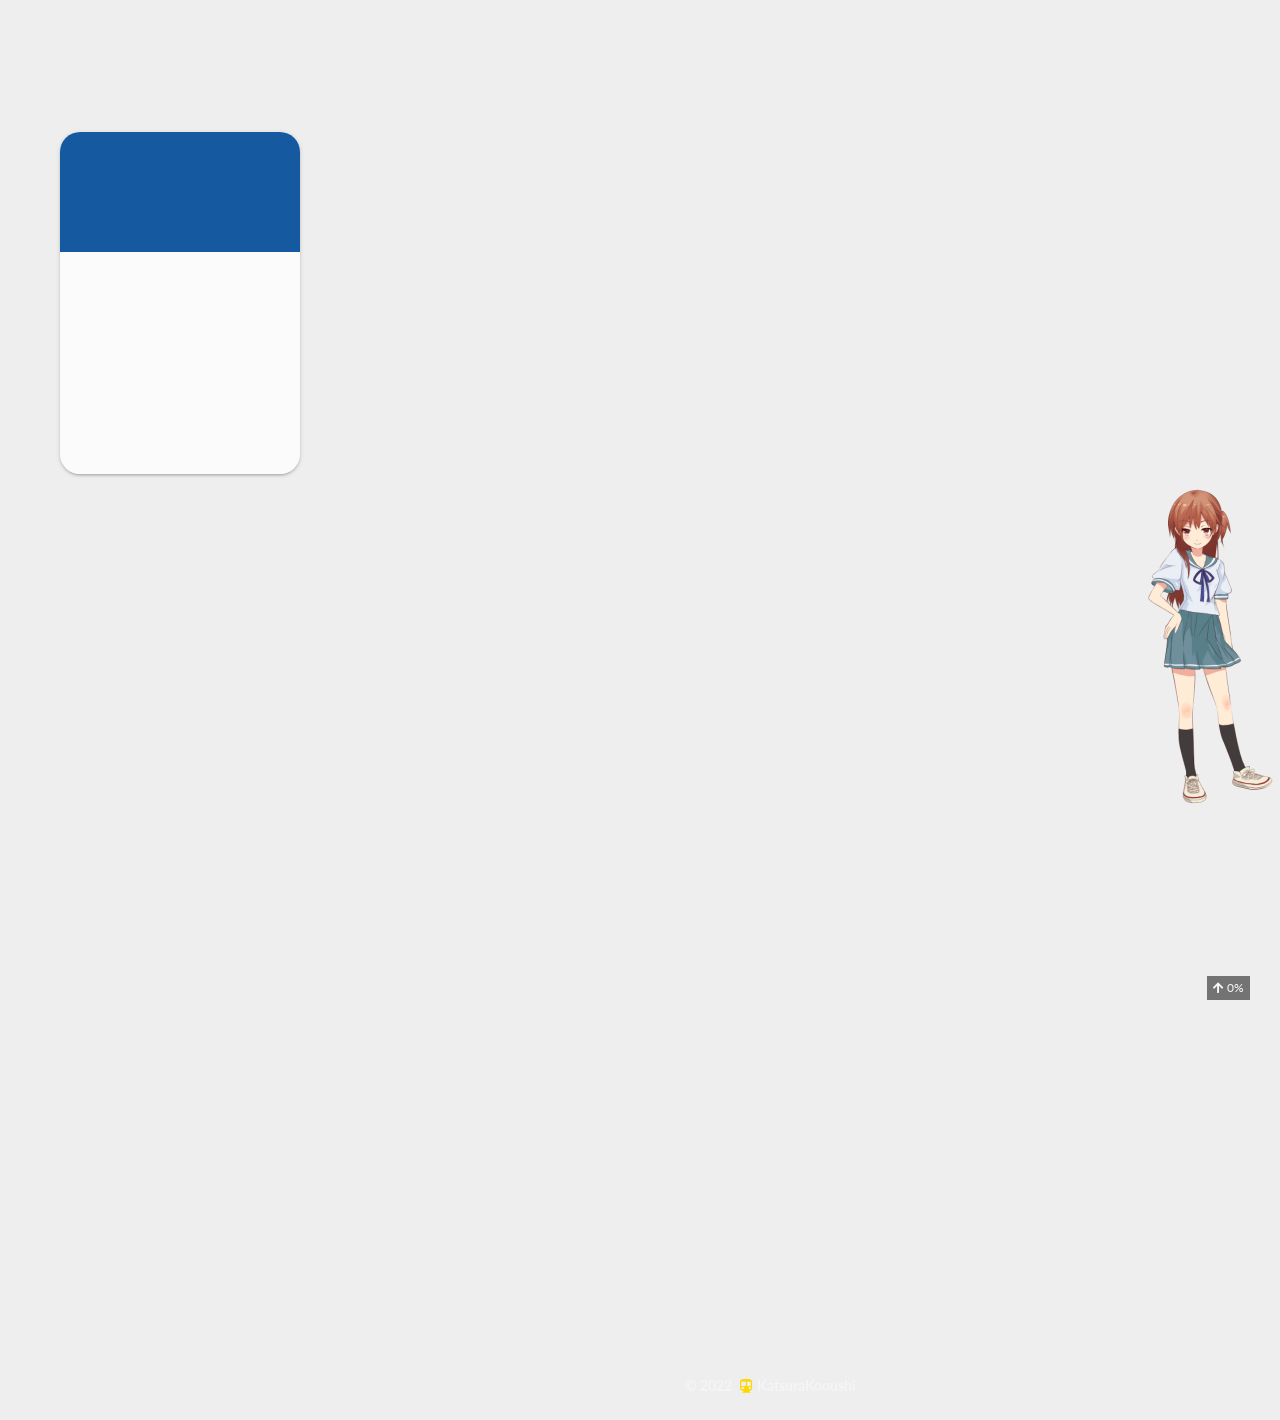
==== commit 624d820a: "Site updated: 2022-10-15 00:32:17" ====
--- a/index.html
+++ b/index.html
@@ -1,4 +1,4 @@
-<!DOCTYPE html><html lang="zh-TW"><head><meta charset="UTF-8"><meta name="viewport" content="width=device-width,initial-scale=1,maximum-scale=2"><meta name="theme-color" content="#222"><meta name="generator" content="Hexo 6.3.0"><link rel="apple-touch-icon" sizes="180x180" href="/images/apple-touch-icon-next.png"><link rel="icon" type="image/png" sizes="32x32" href="/images/favicon32.ico"><link rel="icon" type="image/png" sizes="16x16" href="/images/favicon16.ico"><link rel="mask-icon" href="/images/logo.svg" color="#222"><link rel="stylesheet" href="/css/main.css"><link rel="stylesheet" href="//fonts.googleapis.com/css?family=Lato:300,300italic,400,400italic,700,700italic|方正小标宋_GBK:300,300italic,400,400italic,700,700italic|STFangSong:300,300italic,400,400italic,700,700italic&display=swap&subset=latin,latin-ext"><link rel="stylesheet" href="/lib/font-awesome/css/all.min.css"><script id="hexo-configurations">var NexT=window.NexT||{},CONFIG={hostname:"willhor2.github.io",root:"/",scheme:"Gemini",version:"7.8.0",exturl:!1,sidebar:{position:"left",display:"post",padding:18,offset:12,onmobile:!1},copycode:{enable:!0,show_result:!0,style:"default"},back2top:{enable:!0,sidebar:!1,scrollpercent:!0},bookmark:{enable:!1,color:"#222",save:"auto"},fancybox:!1,mediumzoom:!1,lazyload:!1,pangu:!1,comments:{style:"tabs",active:null,storage:!0,lazyload:!1,nav:null},algolia:{hits:{per_page:10},labels:{input_placeholder:"Search for Posts",hits_empty:"We didn't find any results for the search: ${query}",hits_stats:"${hits} results found in ${time} ms"}},localsearch:{enable:!0,trigger:"auto",top_n_per_article:5,unescape:!1,preload:!1},motion:{enable:!0,async:!1,transition:{post_block:"fadeIn",post_header:"slideDownIn",post_body:"slideDownIn",coll_header:"slideLeftIn",sidebar:"slideUpIn"}},path:"search.xml"}</script><meta name="description" content="八咫鳥不會二度昭告天啟"><meta property="og:type" content="website"><meta property="og:title" content="KatsuraKooushi"><meta property="og:url" content="https://willhor2.github.io/index.html"><meta property="og:site_name" content="KatsuraKooushi"><meta property="og:description" content="八咫鳥不會二度昭告天啟"><meta property="og:locale" content="zh_TW"><meta name="twitter:card" content="summary"><link rel="canonical" href="https://willhor2.github.io/"><script id="page-configurations">CONFIG.page={sidebar:"",isHome:!0,isPost:!1,lang:"zh-TW"}</script><title>KatsuraKooushi</title><noscript><style>.sidebar-inner,.use-motion .brand,.use-motion .collection-header,.use-motion .comments,.use-motion .menu-item,.use-motion .pagination,.use-motion .post-block,.use-motion .post-body,.use-motion .post-header{opacity:initial}.use-motion .site-subtitle,.use-motion .site-title{opacity:initial;top:initial}.use-motion .logo-line-before i{left:initial}.use-motion .logo-line-after i{right:initial}</style></noscript></head><body itemscope itemtype="http://schema.org/WebPage"><div class="container use-motion"><div class="headband"></div><header class="header" itemscope itemtype="http://schema.org/WPHeader"><div class="header-inner"><div class="site-brand-container"><div class="site-nav-toggle"><div class="toggle" aria-label="切換導航欄"><span class="toggle-line toggle-line-first"></span> <span class="toggle-line toggle-line-middle"></span> <span class="toggle-line toggle-line-last"></span></div></div><div class="site-meta"><a href="/" class="brand" rel="start"><span class="logo-line-before"><i></i></span><h1 class="site-title">KatsuraKooushi</h1><span class="logo-line-after"><i></i></span></a><p class="site-subtitle" itemprop="description">桂小汪仔のブログ</p></div><div class="site-nav-right"><div class="toggle popup-trigger"><i class="fa fa-search fa-fw fa-lg"></i></div></div></div><nav class="site-nav"><ul id="menu" class="main-menu menu"><li class="menu-item menu-item-home"><a href="/" rel="section"><i class="fa fa-home fa-fw"></i>首頁</a></li><li class="menu-item menu-item-archives"><a href="/archives/" rel="section"><i class="fa fa-archive fa-fw"></i>所有</a></li><li class="menu-item menu-item-技術"><a href="/categories/%E6%8A%80%E8%A1%93" rel="section"><i class="fa fa-cog fa-fw"></i>技術</a></li><li class="menu-item menu-item-休閒"><a href="/categories/%E4%BC%91%E9%96%92" rel="section"><i class="fa fa-music fa-fw"></i>休閒</a></li><li class="menu-item menu-item-search"><a role="button" class="popup-trigger"><i class="fa fa-search fa-fw"></i>搜尋</a></li></ul></nav><div class="search-pop-overlay"><div class="popup search-popup"><div class="search-header"><span class="search-icon"><i class="fa fa-search"></i></span><div class="search-input-container"><input autocomplete="off" autocapitalize="off" placeholder="搜尋..." spellcheck="false" type="search" class="search-input"></div><span class="popup-btn-close"><i class="fa fa-times-circle"></i></span></div><div id="search-result"><div id="no-result"><i class="fa fa-spinner fa-pulse fa-5x fa-fw"></i></div></div></div></div></div></header><div class="back-to-top"><i class="fa fa-arrow-up"></i> <span>0%</span></div><main class="main"><div class="main-inner"><div class="content-wrap"><div class="content index posts-expand"><article itemscope itemtype="http://schema.org/Article" class="post-block" lang="zh-TW"><link itemprop="mainEntityOfPage" href="https://willhor2.github.io/posts/3/"><span hidden itemprop="author" itemscope itemtype="http://schema.org/Person"><meta itemprop="image" content="https://s1.ax1x.com/2022/10/13/xaDW4g.png"><meta itemprop="name" content=""><meta itemprop="description" content="八咫鳥不會二度昭告天啟"></span><span hidden itemprop="publisher" itemscope itemtype="http://schema.org/Organization"><meta itemprop="name" content="KatsuraKooushi"></span><header class="post-header"><h2 class="post-title" itemprop="name headline"><a href="/posts/3/" class="post-title-link" itemprop="url">中發白麻將</a></h2><div class="post-meta"><span class="post-meta-item"><span class="post-meta-item-icon"><i class="far fa-calendar"></i> </span><span class="post-meta-item-text">發表於</span> <time title="創建時間：2022-10-13 00:51:59 / 修改時間：16:18:18" itemprop="dateCreated datePublished" datetime="2022-10-13T00:51:59+08:00">2022-10-13</time> </span><span class="post-meta-item"><span class="post-meta-item-icon"><i class="far fa-folder"></i> </span><span class="post-meta-item-text">分類於</span> <span itemprop="about" itemscope itemtype="http://schema.org/Thing"><a href="/categories/%E4%BC%91%E9%96%92/" itemprop="url" rel="index"><span itemprop="name">休閒</span></a></span></span></div></header><div class="post-body" itemprop="articleBody"><p>本文原作於2022&#x2F;01&#x2F;26，增減潤色於2022&#x2F;10&#x2F;13。</p><h2 id="一、簡介"><a href="#一、簡介" class="headerlink" title="一、簡介"></a>一、簡介</h2><div class="post-button"><a class="btn" href="/posts/3/#more" rel="contents">閱讀全文 &raquo;</a></div></div><div></div><footer class="post-footer"><div class="post-eof"></div></footer></article><article itemscope itemtype="http://schema.org/Article" class="post-block" lang="zh-TW"><link itemprop="mainEntityOfPage" href="https://willhor2.github.io/posts/1/"><span hidden itemprop="author" itemscope itemtype="http://schema.org/Person"><meta itemprop="image" content="https://s1.ax1x.com/2022/10/13/xaDW4g.png"><meta itemprop="name" content=""><meta itemprop="description" content="八咫鳥不會二度昭告天啟"></span><span hidden itemprop="publisher" itemscope itemtype="http://schema.org/Organization"><meta itemprop="name" content="KatsuraKooushi"></span><header class="post-header"><h2 class="post-title" itemprop="name headline"><a href="/posts/1/" class="post-title-link" itemprop="url">本站搭建歷程</a></h2><div class="post-meta"><span class="post-meta-item"><span class="post-meta-item-icon"><i class="far fa-calendar"></i> </span><span class="post-meta-item-text">發表於</span> <time title="創建時間：2022-10-08 16:47:20" itemprop="dateCreated datePublished" datetime="2022-10-08T16:47:20+08:00">2022-10-08</time> </span><span class="post-meta-item"><span class="post-meta-item-icon"><i class="far fa-calendar-check"></i> </span><span class="post-meta-item-text">更新於</span> <time title="修改時間：2022-10-14 19:02:26" itemprop="dateModified" datetime="2022-10-14T19:02:26+08:00">2022-10-14</time> </span><span class="post-meta-item"><span class="post-meta-item-icon"><i class="far fa-folder"></i> </span><span class="post-meta-item-text">分類於</span> <span itemprop="about" itemscope itemtype="http://schema.org/Thing"><a href="/categories/%E6%8A%80%E8%A1%93/" itemprop="url" rel="index"><span itemprop="name">技術</span></a></span></span></div></header><div class="post-body" itemprop="articleBody"><p><strong>2022年10月6日著手建站，至10月8日基本建立完成，10月9日幾乎完成所有配置並撰寫本文，歷時三天。</strong></p><p><strong>環境：Windows 11 21H2、Hexo 6.3.0、NexT 7.8.0</strong></p><div class="post-button"><a class="btn" href="/posts/1/#more" rel="contents">閱讀全文 &raquo;</a></div></div><div></div><footer class="post-footer"><div class="post-eof"></div></footer></article><article itemscope itemtype="http://schema.org/Article" class="post-block" lang="zh-TW"><link itemprop="mainEntityOfPage" href="https://willhor2.github.io/posts/2/"><span hidden itemprop="author" itemscope itemtype="http://schema.org/Person"><meta itemprop="image" content="https://s1.ax1x.com/2022/10/13/xaDW4g.png"><meta itemprop="name" content=""><meta itemprop="description" content="八咫鳥不會二度昭告天啟"></span><span hidden itemprop="publisher" itemscope itemtype="http://schema.org/Organization"><meta itemprop="name" content="KatsuraKooushi"></span><header class="post-header"><h2 class="post-title" itemprop="name headline"><a href="/posts/2/" class="post-title-link" itemprop="url">IPv6的開通使用</a></h2><div class="post-meta"><span class="post-meta-item"><span class="post-meta-item-icon"><i class="far fa-calendar"></i> </span><span class="post-meta-item-text">發表於</span> <time title="創建時間：2022-01-24 14:08:29" itemprop="dateCreated datePublished" datetime="2022-01-24T14:08:29+08:00">2022-01-24</time> </span><span class="post-meta-item"><span class="post-meta-item-icon"><i class="far fa-calendar-check"></i> </span><span class="post-meta-item-text">更新於</span> <time title="修改時間：2022-10-12 00:06:48" itemprop="dateModified" datetime="2022-10-12T00:06:48+08:00">2022-10-12</time> </span><span class="post-meta-item"><span class="post-meta-item-icon"><i class="far fa-folder"></i> </span><span class="post-meta-item-text">分類於</span> <span itemprop="about" itemscope itemtype="http://schema.org/Thing"><a href="/categories/%E6%8A%80%E8%A1%93/" itemprop="url" rel="index"><span itemprop="name">技術</span></a></span></span></div></header><div class="post-body" itemprop="articleBody"><h2 id="一、判斷光貓-amp-x2F-路由器是否支持IPv6"><a href="#一、判斷光貓-amp-x2F-路由器是否支持IPv6" class="headerlink" title="一、判斷光貓&amp;&#x2F;路由器是否支持IPv6"></a>一、判斷光貓&amp;&#x2F;路由器是否支持IPv6</h2><p>近年以來的光貓與路由器設備基本全面支持IPv6功能，可在設備的管理頁面進行確認。</p><div class="post-button"><a class="btn" href="/posts/2/#more" rel="contents">閱讀全文 &raquo;</a></div></div><div></div><footer class="post-footer"><div class="post-eof"></div></footer></article></div><script>window.addEventListener('tabs:register', () => {
+<!DOCTYPE html><html lang="zh-TW"><head><meta charset="UTF-8"><meta name="viewport" content="width=device-width,initial-scale=1,maximum-scale=2"><meta name="theme-color" content="#222"><meta name="generator" content="Hexo 6.3.0"><link rel="apple-touch-icon" sizes="180x180" href="/images/apple-touch-icon-next.png"><link rel="icon" type="image/png" sizes="32x32" href="/images/favicon32.ico"><link rel="icon" type="image/png" sizes="16x16" href="/images/favicon16.ico"><link rel="mask-icon" href="/images/logo.svg" color="#222"><link rel="stylesheet" href="/css/main.css"><link rel="stylesheet" href="//fonts.googleapis.com/css?family=Lato:300,300italic,400,400italic,700,700italic|方正小标宋_GBK:300,300italic,400,400italic,700,700italic|STFangSong:300,300italic,400,400italic,700,700italic&display=swap&subset=latin,latin-ext"><link rel="stylesheet" href="/lib/font-awesome/css/all.min.css"><link rel="stylesheet" href="//cdn.jsdelivr.net/gh/fancyapps/fancybox@3/dist/jquery.fancybox.min.css"><script id="hexo-configurations">var NexT=window.NexT||{},CONFIG={hostname:"willhor2.github.io",root:"/",scheme:"Gemini",version:"7.8.0",exturl:!1,sidebar:{position:"left",display:"post",padding:18,offset:12,onmobile:!1},copycode:{enable:!0,show_result:!0,style:"default"},back2top:{enable:!0,sidebar:!1,scrollpercent:!0},bookmark:{enable:!1,color:"#222",save:"auto"},fancybox:!0,mediumzoom:!1,lazyload:!1,pangu:!1,comments:{style:"tabs",active:null,storage:!0,lazyload:!1,nav:null},algolia:{hits:{per_page:10},labels:{input_placeholder:"Search for Posts",hits_empty:"We didn't find any results for the search: ${query}",hits_stats:"${hits} results found in ${time} ms"}},localsearch:{enable:!0,trigger:"auto",top_n_per_article:5,unescape:!1,preload:!1},motion:{enable:!0,async:!1,transition:{post_block:"fadeIn",post_header:"slideDownIn",post_body:"slideDownIn",coll_header:"slideLeftIn",sidebar:"slideUpIn"}},path:"search.xml"}</script><meta name="description" content="八咫鳥不會二度昭告天啟"><meta property="og:type" content="website"><meta property="og:title" content="KatsuraKooushi"><meta property="og:url" content="https://willhor2.github.io/index.html"><meta property="og:site_name" content="KatsuraKooushi"><meta property="og:description" content="八咫鳥不會二度昭告天啟"><meta property="og:locale" content="zh_TW"><meta name="twitter:card" content="summary"><link rel="canonical" href="https://willhor2.github.io/"><script id="page-configurations">CONFIG.page={sidebar:"",isHome:!0,isPost:!1,lang:"zh-TW"}</script><title>KatsuraKooushi</title><noscript><style>.sidebar-inner,.use-motion .brand,.use-motion .collection-header,.use-motion .comments,.use-motion .menu-item,.use-motion .pagination,.use-motion .post-block,.use-motion .post-body,.use-motion .post-header{opacity:initial}.use-motion .site-subtitle,.use-motion .site-title{opacity:initial;top:initial}.use-motion .logo-line-before i{left:initial}.use-motion .logo-line-after i{right:initial}</style></noscript></head><body itemscope itemtype="http://schema.org/WebPage"><div class="container use-motion"><div class="headband"></div><header class="header" itemscope itemtype="http://schema.org/WPHeader"><div class="header-inner"><div class="site-brand-container"><div class="site-nav-toggle"><div class="toggle" aria-label="切換導航欄"><span class="toggle-line toggle-line-first"></span> <span class="toggle-line toggle-line-middle"></span> <span class="toggle-line toggle-line-last"></span></div></div><div class="site-meta"><a href="/" class="brand" rel="start"><span class="logo-line-before"><i></i></span><h1 class="site-title">KatsuraKooushi</h1><span class="logo-line-after"><i></i></span></a><p class="site-subtitle" itemprop="description">桂小汪仔のブログ</p></div><div class="site-nav-right"><div class="toggle popup-trigger"><i class="fa fa-search fa-fw fa-lg"></i></div></div></div><nav class="site-nav"><ul id="menu" class="main-menu menu"><li class="menu-item menu-item-home"><a href="/" rel="section"><i class="fa fa-home fa-fw"></i>首頁</a></li><li class="menu-item menu-item-archives"><a href="/archives/" rel="section"><i class="fa fa-archive fa-fw"></i>所有</a></li><li class="menu-item menu-item-技術"><a href="/categories/%E6%8A%80%E8%A1%93" rel="section"><i class="fa fa-cog fa-fw"></i>技術</a></li><li class="menu-item menu-item-休閒"><a href="/categories/%E4%BC%91%E9%96%92" rel="section"><i class="fa fa-music fa-fw"></i>休閒</a></li><li class="menu-item menu-item-search"><a role="button" class="popup-trigger"><i class="fa fa-search fa-fw"></i>搜尋</a></li></ul></nav><div class="search-pop-overlay"><div class="popup search-popup"><div class="search-header"><span class="search-icon"><i class="fa fa-search"></i></span><div class="search-input-container"><input autocomplete="off" autocapitalize="off" placeholder="搜尋..." spellcheck="false" type="search" class="search-input"></div><span class="popup-btn-close"><i class="fa fa-times-circle"></i></span></div><div id="search-result"><div id="no-result"><i class="fa fa-spinner fa-pulse fa-5x fa-fw"></i></div></div></div></div></div></header><div class="back-to-top"><i class="fa fa-arrow-up"></i> <span>0%</span></div><main class="main"><div class="main-inner"><div class="content-wrap"><div class="content index posts-expand"><article itemscope itemtype="http://schema.org/Article" class="post-block" lang="zh-TW"><link itemprop="mainEntityOfPage" href="https://willhor2.github.io/posts/3/"><span hidden itemprop="author" itemscope itemtype="http://schema.org/Person"><meta itemprop="image" content="https://s1.ax1x.com/2022/10/13/xaDW4g.png"><meta itemprop="name" content=""><meta itemprop="description" content="八咫鳥不會二度昭告天啟"></span><span hidden itemprop="publisher" itemscope itemtype="http://schema.org/Organization"><meta itemprop="name" content="KatsuraKooushi"></span><header class="post-header"><h2 class="post-title" itemprop="name headline"><a href="/posts/3/" class="post-title-link" itemprop="url">中發白麻將</a></h2><div class="post-meta"><span class="post-meta-item"><span class="post-meta-item-icon"><i class="far fa-calendar"></i> </span><span class="post-meta-item-text">發表於</span> <time title="創建時間：2022-10-13 00:51:59 / 修改時間：16:18:18" itemprop="dateCreated datePublished" datetime="2022-10-13T00:51:59+08:00">2022-10-13</time> </span><span class="post-meta-item"><span class="post-meta-item-icon"><i class="far fa-folder"></i> </span><span class="post-meta-item-text">分類於</span> <span itemprop="about" itemscope itemtype="http://schema.org/Thing"><a href="/categories/%E4%BC%91%E9%96%92/" itemprop="url" rel="index"><span itemprop="name">休閒</span></a></span></span></div></header><div class="post-body" itemprop="articleBody"><p>本文原作於2022&#x2F;01&#x2F;26，增減潤色於2022&#x2F;10&#x2F;13。</p><h2 id="一、簡介"><a href="#一、簡介" class="headerlink" title="一、簡介"></a>一、簡介</h2><div class="post-button"><a class="btn" href="/posts/3/#more" rel="contents">閱讀全文 &raquo;</a></div></div><div></div><footer class="post-footer"><div class="post-eof"></div></footer></article><article itemscope itemtype="http://schema.org/Article" class="post-block" lang="zh-TW"><link itemprop="mainEntityOfPage" href="https://willhor2.github.io/posts/1/"><span hidden itemprop="author" itemscope itemtype="http://schema.org/Person"><meta itemprop="image" content="https://s1.ax1x.com/2022/10/13/xaDW4g.png"><meta itemprop="name" content=""><meta itemprop="description" content="八咫鳥不會二度昭告天啟"></span><span hidden itemprop="publisher" itemscope itemtype="http://schema.org/Organization"><meta itemprop="name" content="KatsuraKooushi"></span><header class="post-header"><h2 class="post-title" itemprop="name headline"><a href="/posts/1/" class="post-title-link" itemprop="url">本站搭建歷程</a></h2><div class="post-meta"><span class="post-meta-item"><span class="post-meta-item-icon"><i class="far fa-calendar"></i> </span><span class="post-meta-item-text">發表於</span> <time title="創建時間：2022-10-08 16:47:20" itemprop="dateCreated datePublished" datetime="2022-10-08T16:47:20+08:00">2022-10-08</time> </span><span class="post-meta-item"><span class="post-meta-item-icon"><i class="far fa-calendar-check"></i> </span><span class="post-meta-item-text">更新於</span> <time title="修改時間：2022-10-15 00:31:39" itemprop="dateModified" datetime="2022-10-15T00:31:39+08:00">2022-10-15</time> </span><span class="post-meta-item"><span class="post-meta-item-icon"><i class="far fa-folder"></i> </span><span class="post-meta-item-text">分類於</span> <span itemprop="about" itemscope itemtype="http://schema.org/Thing"><a href="/categories/%E6%8A%80%E8%A1%93/" itemprop="url" rel="index"><span itemprop="name">技術</span></a></span></span></div></header><div class="post-body" itemprop="articleBody"><p><strong>2022年10月6日著手建站，至10月8日基本建立完成，10月9日幾乎完成所有配置並撰寫本文，歷時三天。</strong></p><p><strong>環境：Windows 11 21H2、Hexo 6.3.0、NexT 7.8.0</strong></p><div class="post-button"><a class="btn" href="/posts/1/#more" rel="contents">閱讀全文 &raquo;</a></div></div><div></div><footer class="post-footer"><div class="post-eof"></div></footer></article><article itemscope itemtype="http://schema.org/Article" class="post-block" lang="zh-TW"><link itemprop="mainEntityOfPage" href="https://willhor2.github.io/posts/2/"><span hidden itemprop="author" itemscope itemtype="http://schema.org/Person"><meta itemprop="image" content="https://s1.ax1x.com/2022/10/13/xaDW4g.png"><meta itemprop="name" content=""><meta itemprop="description" content="八咫鳥不會二度昭告天啟"></span><span hidden itemprop="publisher" itemscope itemtype="http://schema.org/Organization"><meta itemprop="name" content="KatsuraKooushi"></span><header class="post-header"><h2 class="post-title" itemprop="name headline"><a href="/posts/2/" class="post-title-link" itemprop="url">IPv6的開通使用</a></h2><div class="post-meta"><span class="post-meta-item"><span class="post-meta-item-icon"><i class="far fa-calendar"></i> </span><span class="post-meta-item-text">發表於</span> <time title="創建時間：2022-01-24 14:08:29" itemprop="dateCreated datePublished" datetime="2022-01-24T14:08:29+08:00">2022-01-24</time> </span><span class="post-meta-item"><span class="post-meta-item-icon"><i class="far fa-calendar-check"></i> </span><span class="post-meta-item-text">更新於</span> <time title="修改時間：2022-10-12 00:06:48" itemprop="dateModified" datetime="2022-10-12T00:06:48+08:00">2022-10-12</time> </span><span class="post-meta-item"><span class="post-meta-item-icon"><i class="far fa-folder"></i> </span><span class="post-meta-item-text">分類於</span> <span itemprop="about" itemscope itemtype="http://schema.org/Thing"><a href="/categories/%E6%8A%80%E8%A1%93/" itemprop="url" rel="index"><span itemprop="name">技術</span></a></span></span></div></header><div class="post-body" itemprop="articleBody"><h2 id="一、判斷光貓-amp-x2F-路由器是否支持IPv6"><a href="#一、判斷光貓-amp-x2F-路由器是否支持IPv6" class="headerlink" title="一、判斷光貓&amp;&#x2F;路由器是否支持IPv6"></a>一、判斷光貓&amp;&#x2F;路由器是否支持IPv6</h2><p>近年以來的光貓與路由器設備基本全面支持IPv6功能，可在設備的管理頁面進行確認。</p><div class="post-button"><a class="btn" href="/posts/2/#more" rel="contents">閱讀全文 &raquo;</a></div></div><div></div><footer class="post-footer"><div class="post-eof"></div></footer></article></div><script>window.addEventListener('tabs:register', () => {
     let { activeClass } = CONFIG.comments;
     if (CONFIG.comments.storage) {
       activeClass = localStorage.getItem('comments_active') || activeClass;
@@ -16,4 +16,4 @@
       let commentClass = event.target.classList[1];
       localStorage.setItem('comments_active', commentClass);
     });
-  }</script></div><div class="toggle sidebar-toggle"><span class="toggle-line toggle-line-first"></span> <span class="toggle-line toggle-line-middle"></span> <span class="toggle-line toggle-line-last"></span></div><aside class="sidebar"><div class="sidebar-inner"><ul class="sidebar-nav motion-element"><li class="sidebar-nav-toc">文章目錄</li><li class="sidebar-nav-overview">本站概要</li></ul><div class="post-toc-wrap sidebar-panel"></div><div class="site-overview-wrap sidebar-panel"><div class="site-author motion-element" itemprop="author" itemscope itemtype="http://schema.org/Person"><img class="site-author-image" itemprop="image" alt="" src="https://s1.ax1x.com/2022/10/13/xaDW4g.png"><p class="site-author-name" itemprop="name"></p><div class="site-description" itemprop="description">八咫鳥不會二度昭告天啟</div></div><div class="site-state-wrap motion-element"><nav class="site-state"><div class="site-state-item site-state-posts"><a href="/archives/"><span class="site-state-item-count">3</span> <span class="site-state-item-name">文章</span></a></div><div class="site-state-item site-state-categories"><a href="/categories/"><span class="site-state-item-count">2</span> <span class="site-state-item-name">分類</span></a></div></nav></div></div></div></aside><div id="sidebar-dimmer"></div></div></main><footer class="footer"><div class="footer-inner"><div class="copyright">&copy; <span itemprop="copyrightYear">2022</span> <span class="with-love"><i class="fa fa-subway"></i> </span><span class="author" itemprop="copyrightHolder">KatsuraKooushi</span></div></div></footer></div><script src="/lib/anime.min.js"></script><script src="/lib/velocity/velocity.min.js"></script><script src="/lib/velocity/velocity.ui.min.js"></script><script src="/js/utils.js"></script><script src="/js/motion.js"></script><script src="/js/schemes/pisces.js"></script><script src="/js/next-boot.js"></script><script src="/js/local-search.js"></script><script src="/live2dw/assets/L2Dwidget.min.js?094cbace49a39548bed64abff5988b05"></script><script>L2Dwidget.init({pluginRootPath:"live2dw/",pluginJsPath:"assets/",tagMode:!1,model:{jsonPath:"/live2dw/assets/hibiki.model.json"},display:{position:"right",width:150,height:400,vOffset:55},mobile:{show:!1},log:!1,pluginModelPath:"assets/"})</script></body></html>+  }</script></div><div class="toggle sidebar-toggle"><span class="toggle-line toggle-line-first"></span> <span class="toggle-line toggle-line-middle"></span> <span class="toggle-line toggle-line-last"></span></div><aside class="sidebar"><div class="sidebar-inner"><ul class="sidebar-nav motion-element"><li class="sidebar-nav-toc">文章目錄</li><li class="sidebar-nav-overview">本站概要</li></ul><div class="post-toc-wrap sidebar-panel"></div><div class="site-overview-wrap sidebar-panel"><div class="site-author motion-element" itemprop="author" itemscope itemtype="http://schema.org/Person"><img class="site-author-image" itemprop="image" alt="" src="https://s1.ax1x.com/2022/10/13/xaDW4g.png"><p class="site-author-name" itemprop="name"></p><div class="site-description" itemprop="description">八咫鳥不會二度昭告天啟</div></div><div class="site-state-wrap motion-element"><nav class="site-state"><div class="site-state-item site-state-posts"><a href="/archives/"><span class="site-state-item-count">3</span> <span class="site-state-item-name">文章</span></a></div><div class="site-state-item site-state-categories"><a href="/categories/"><span class="site-state-item-count">2</span> <span class="site-state-item-name">分類</span></a></div></nav></div></div></div></aside><div id="sidebar-dimmer"></div></div></main><footer class="footer"><div class="footer-inner"><div class="copyright">&copy; <span itemprop="copyrightYear">2022</span> <span class="with-love"><i class="fa fa-subway"></i> </span><span class="author" itemprop="copyrightHolder">KatsuraKooushi</span></div></div></footer></div><script src="/lib/anime.min.js"></script><script src="//cdn.jsdelivr.net/npm/jquery@3/dist/jquery.min.js"></script><script src="//cdn.jsdelivr.net/gh/fancyapps/fancybox@3/dist/jquery.fancybox.min.js"></script><script src="/lib/velocity/velocity.min.js"></script><script src="/lib/velocity/velocity.ui.min.js"></script><script src="/js/utils.js"></script><script src="/js/motion.js"></script><script src="/js/schemes/pisces.js"></script><script src="/js/next-boot.js"></script><script src="/js/local-search.js"></script><script src="/live2dw/assets/L2Dwidget.min.js?094cbace49a39548bed64abff5988b05"></script><script>L2Dwidget.init({pluginRootPath:"live2dw/",pluginJsPath:"assets/",tagMode:!1,model:{jsonPath:"/live2dw/assets/hibiki.model.json"},display:{position:"right",width:150,height:400,vOffset:55},mobile:{show:!1},log:!1,pluginModelPath:"assets/"})</script></body></html>
--- a/css/main.css
+++ b/css/main.css
@@ -1,3 +1,3 @@
-/* build time:Fri Oct 14 2022 20:49:25 GMT+0800 (中国标准时间)*/
-:root{--body-bg-color:#eee;--content-bg-color:#fff;--card-bg-color:#f5f5f5;--text-color:#555;--blockquote-color:#666;--link-color:#555;--link-hover-color:#222;--brand-color:#fff;--brand-hover-color:#fff;--table-row-odd-bg-color:#f9f9f9;--table-row-hover-bg-color:#f5f5f5;--menu-item-bg-color:#f5f5f5;--btn-default-bg:#fff;--btn-default-color:#555;--btn-default-border-color:#555;--btn-default-hover-bg:#222;--btn-default-hover-color:#fff;--btn-default-hover-border-color:#222}html{line-height:1.15;-webkit-text-size-adjust:100%}body{margin:0}main{display:block}h1{font-size:2em;margin:.67em 0}hr{box-sizing:content-box;height:0;overflow:visible}pre{font-family:monospace,monospace;font-size:1em}a{background:0 0}abbr[title]{border-bottom:none;text-decoration:underline;text-decoration:underline dotted}b,strong{font-weight:bolder}code,kbd,samp{font-family:monospace,monospace;font-size:1em}small{font-size:80%}sub,sup{font-size:75%;line-height:0;position:relative;vertical-align:baseline}sub{bottom:-.25em}sup{top:-.5em}img{border-style:none}button,input,optgroup,select,textarea{font-family:inherit;font-size:100%;line-height:1.15;margin:0}button,input{overflow:visible}button,select{text-transform:none}[type=button],[type=reset],[type=submit],button{-webkit-appearance:button}[type=button]::-moz-focus-inner,[type=reset]::-moz-focus-inner,[type=submit]::-moz-focus-inner,button::-moz-focus-inner{border-style:none;padding:0}[type=button]:-moz-focusring,[type=reset]:-moz-focusring,[type=submit]:-moz-focusring,button:-moz-focusring{outline:1px dotted ButtonText}fieldset{padding:.35em .75em .625em}legend{box-sizing:border-box;color:inherit;display:table;max-width:100%;padding:0;white-space:normal}progress{vertical-align:baseline}textarea{overflow:auto}[type=checkbox],[type=radio]{box-sizing:border-box;padding:0}[type=number]::-webkit-inner-spin-button,[type=number]::-webkit-outer-spin-button{height:auto}[type=search]{outline-offset:-2px;-webkit-appearance:textfield}[type=search]::-webkit-search-decoration{-webkit-appearance:none}::-webkit-file-upload-button{font:inherit;-webkit-appearance:button}details{display:block}summary{display:list-item}template{display:none}[hidden]{display:none}::selection{background:#262a30;color:#eee}body,html{height:100%}body{background:var(--body-bg-color);color:var(--text-color);font-family:Lato,"PingFang SC","Microsoft YaHei",sans-serif;font-size:1em;line-height:2}@media (max-width:991px){body{padding-left:0!important;padding-right:0!important}}h1,h2,h3,h4,h5,h6{font-family:'方正小标宋_GBK',Lato,"PingFang SC","Microsoft YaHei",sans-serif;font-weight:700;line-height:1.5;margin:20px 0 15px}h1{font-size:1.45em}h2{font-size:1.275em}h3{font-size:1.1em}h4{font-size:.925em}h5{font-size:.75em}h6{font-size:.575em}p{margin:0 0 20px 0}a,span.exturl{border-bottom:1px solid #999;color:var(--link-color);outline:0;text-decoration:none;overflow-wrap:break-word;word-wrap:break-word;cursor:pointer}a:hover,span.exturl:hover{border-bottom-color:var(--link-hover-color);color:var(--link-hover-color)}iframe,img,video{display:block;margin-left:auto;margin-right:auto;max-width:100%}hr{background-image:repeating-linear-gradient(-45deg,#ddd,#ddd 4px,transparent 4px,transparent 8px);border:0;height:3px;margin:40px 0}blockquote{border-left:4px solid #ddd;color:var(--blockquote-color);margin:0;padding:0 15px}blockquote cite::before{content:'-';padding:0 5px}dt{font-weight:700}dd{margin:0;padding:0}kbd{background-color:#f5f5f5;background-image:linear-gradient(#eee,#fff,#eee);border:1px solid #ccc;border-radius:.2em;box-shadow:.1em .1em .2em rgba(0,0,0,.1);color:#555;font-family:inherit;padding:.1em .3em;white-space:nowrap}.table-container{overflow:auto}table{border-collapse:collapse;border-spacing:0;font-size:.875em;margin:0 0 20px 0;width:100%}tbody tr:nth-of-type(odd){background:var(--table-row-odd-bg-color)}tbody tr:hover{background:var(--table-row-hover-bg-color)}caption,td,th{font-weight:400;padding:8px;vertical-align:middle}td,th{border:1px solid #ccc;border-bottom:3px solid #ddd}th{font-weight:700;padding-bottom:10px}td{border-bottom-width:1px}.btn{background:var(--btn-default-bg);border:2px solid var(--btn-default-border-color);border-radius:2px;color:var(--btn-default-color);display:inline-block;font-size:.875em;line-height:2;padding:0 20px;text-decoration:none;transition-property:background-color;transition-delay:0s;transition-duration:.2s;transition-timing-function:ease-in-out}.btn:hover{background:var(--btn-default-hover-bg);border-color:var(--btn-default-hover-border-color);color:var(--btn-default-hover-color)}.btn+.btn{margin:0 0 8px 8px}.btn .fa-fw{text-align:left;width:1.285714285714286em}.toggle{line-height:0}.toggle .toggle-line{background:#fff;display:inline-block;height:2px;left:0;position:relative;top:0;transition:all .4s;vertical-align:top;width:100%}.toggle .toggle-line:not(:first-child){margin-top:3px}.toggle.toggle-arrow .toggle-line-first{left:50%;top:2px;transform:rotate(45deg);width:50%}.toggle.toggle-arrow .toggle-line-middle{left:2px;width:90%}.toggle.toggle-arrow .toggle-line-last{left:50%;top:-2px;transform:rotate(-45deg);width:50%}.toggle.toggle-close .toggle-line-first{transform:rotate(-45deg);top:5px}.toggle.toggle-close .toggle-line-middle{opacity:0}.toggle.toggle-close .toggle-line-last{transform:rotate(45deg);top:-5px}.highlight-container{position:relative}.highlight-container .copy-btn:focus,.highlight-container:hover .copy-btn{opacity:1}.copy-btn{color:#333;cursor:pointer;line-height:1.6;opacity:0;padding:2px 6px;position:absolute;transition-delay:0s;transition-duration:.2s;transition-timing-function:ease-in-out;background-color:#eee;background-image:linear-gradient(#fcfcfc,#eee);border:1px solid #d5d5d5;border-radius:3px;font-size:.85em;right:4px;top:8px}.highlight,pre{background:#2d2d2d;color:#ccc;line-height:1.6;margin:0 auto 20px}code,pre{font-family:consolas,Menlo,monospace,"PingFang SC","Microsoft YaHei"}code{background:#eee;border-radius:3px;color:#555;padding:2px 4px;overflow-wrap:break-word;word-wrap:break-word}.highlight ::selection{background:#515151}.highlight pre{border:0;margin:0;padding:10px 0}.highlight table{border:0;margin:0;width:auto}.highlight td{border:0;padding:0}.highlight figcaption{background:#1b1b1b;color:#ccc;display:flex;font-size:.875em;justify-content:space-between;line-height:1.2;padding:.5em}.highlight figcaption a{color:#ccc}.highlight figcaption a:hover{border-bottom-color:#ccc}.highlight .gutter{-moz-user-select:none;-ms-user-select:none;-webkit-user-select:none;user-select:none}.highlight .gutter pre{background:#1b1b1b;color:#999;padding-left:10px;padding-right:10px;text-align:right}.highlight .code pre{background:#2d2d2d;padding-left:10px;width:100%}.gist table{width:auto}.gist table td{border:0}pre{overflow:auto;padding:10px}pre code{background:0 0;color:#ccc;font-size:.875em;padding:0;text-shadow:none}pre .deletion{background:maroon}pre .addition{background:green}pre .meta{color:#fc6;-moz-user-select:none;-ms-user-select:none;-webkit-user-select:none;user-select:none}pre .comment{color:#999}pre .attribute,pre .css .class,pre .css .id,pre .css .pseudo,pre .html .doctype,pre .name,pre .regexp,pre .ruby .constant,pre .tag,pre .variable,pre .xml .doctype,pre .xml .pi,pre .xml .tag .title{color:#f2777a}pre .built_in,pre .builtin-name,pre .command,pre .constant,pre .literal,pre .number,pre .params,pre .preprocessor{color:#f99157}pre .css .rules .attribute,pre .formula,pre .header,pre .inheritance,pre .ruby .class .title,pre .ruby .symbol,pre .special,pre .string,pre .symbol,pre .value,pre .xml .cdata{color:#9c9}pre .css .hexcolor,pre .title{color:#6cc}pre .coffeescript .title,pre .function,pre .javascript .title,pre .perl .sub,pre .python .decorator,pre .python .title,pre .ruby .function .title,pre .ruby .title .keyword{color:#69c}pre .javascript .function,pre .keyword{color:#c9c}.blockquote-center{border-left:none;margin:40px 0;padding:0;position:relative;text-align:center}.blockquote-center .fa{display:block;opacity:.6;position:absolute;width:100%}.blockquote-center .fa-quote-left{border-top:1px solid #ccc;text-align:left;top:-20px}.blockquote-center .fa-quote-right{border-bottom:1px solid #ccc;text-align:right;bottom:-20px}.blockquote-center div,.blockquote-center p{text-align:center}.post-body .group-picture img{margin:0 auto;padding:0 3px}.group-picture-row{margin-bottom:6px;overflow:hidden}.group-picture-column{float:left;margin-bottom:10px}.post-body .label{color:#555;display:inline;padding:0 2px}.post-body .label.default{background:#f0f0f0}.post-body .label.primary{background:#efe6f7}.post-body .label.info{background:#e5f2f8}.post-body .label.success{background:#e7f4e9}.post-body .label.warning{background:#fcf6e1}.post-body .label.danger{background:#fae8eb}.post-body .tabs{margin-bottom:20px}.post-body .tabs,.tabs-comment{display:block;padding-top:10px;position:relative}.post-body .tabs ul.nav-tabs,.tabs-comment ul.nav-tabs{display:flex;flex-wrap:wrap;margin:0;margin-bottom:-1px;padding:0}@media (max-width:413px){.post-body .tabs ul.nav-tabs,.tabs-comment ul.nav-tabs{display:block;margin-bottom:5px}}.post-body .tabs ul.nav-tabs li.tab,.tabs-comment ul.nav-tabs li.tab{border-bottom:1px solid #ddd;border-left:1px solid transparent;border-right:1px solid transparent;border-top:3px solid transparent;flex-grow:1;list-style-type:none;border-radius:0}@media (max-width:413px){.post-body .tabs ul.nav-tabs li.tab,.tabs-comment ul.nav-tabs li.tab{border-bottom:1px solid transparent;border-left:3px solid transparent;border-right:1px solid transparent;border-top:1px solid transparent}}@media (max-width:413px){.post-body .tabs ul.nav-tabs li.tab,.tabs-comment ul.nav-tabs li.tab{border-radius:0}}.post-body .tabs ul.nav-tabs li.tab a,.tabs-comment ul.nav-tabs li.tab a{border-bottom:initial;display:block;line-height:1.8;outline:0;padding:.25em .75em;text-align:center;transition-delay:0s;transition-duration:.2s;transition-timing-function:ease-out}.post-body .tabs ul.nav-tabs li.tab a i,.tabs-comment ul.nav-tabs li.tab a i{width:1.285714285714286em}.post-body .tabs ul.nav-tabs li.tab.active,.tabs-comment ul.nav-tabs li.tab.active{border-bottom:1px solid transparent;border-left:1px solid #ccc;border-right:1px solid #ccc;border-top:3px solid #fc6423}@media (max-width:413px){.post-body .tabs ul.nav-tabs li.tab.active,.tabs-comment ul.nav-tabs li.tab.active{border-bottom:1px solid #ccc;border-left:3px solid #fc6423;border-right:1px solid #ccc;border-top:1px solid #ccc}}.post-body .tabs ul.nav-tabs li.tab.active a,.tabs-comment ul.nav-tabs li.tab.active a{color:var(--link-color);cursor:default}.post-body .tabs .tab-content .tab-pane,.tabs-comment .tab-content .tab-pane{border:1px solid #ccc;border-top:0;padding:20px 20px 0 20px;border-radius:0}.post-body .tabs .tab-content .tab-pane:not(.active),.tabs-comment .tab-content .tab-pane:not(.active){display:none}.post-body .tabs .tab-content .tab-pane.active,.tabs-comment .tab-content .tab-pane.active{display:block}.post-body .tabs .tab-content .tab-pane.active:nth-of-type(1),.tabs-comment .tab-content .tab-pane.active:nth-of-type(1){border-radius:0}@media (max-width:413px){.post-body .tabs .tab-content .tab-pane.active:nth-of-type(1),.tabs-comment .tab-content .tab-pane.active:nth-of-type(1){border-radius:0}}.post-body .note{border-radius:3px;margin-bottom:20px;padding:1em;position:relative;border:1px solid #eee;border-left-width:5px}.post-body .note h2,.post-body .note h3,.post-body .note h4,.post-body .note h5,.post-body .note h6{margin-top:0;border-bottom:initial;margin-bottom:0;padding-top:0}.post-body .note blockquote:first-child,.post-body .note img:first-child,.post-body .note ol:first-child,.post-body .note p:first-child,.post-body .note pre:first-child,.post-body .note table:first-child,.post-body .note ul:first-child{margin-top:0}.post-body .note blockquote:last-child,.post-body .note img:last-child,.post-body .note ol:last-child,.post-body .note p:last-child,.post-body .note pre:last-child,.post-body .note table:last-child,.post-body .note ul:last-child{margin-bottom:0}.post-body .note.default{border-left-color:#777}.post-body .note.default h2,.post-body .note.default h3,.post-body .note.default h4,.post-body .note.default h5,.post-body .note.default h6{color:#777}.post-body .note.primary{border-left-color:#6f42c1}.post-body .note.primary h2,.post-body .note.primary h3,.post-body .note.primary h4,.post-body .note.primary h5,.post-body .note.primary h6{color:#6f42c1}.post-body .note.info{border-left-color:#428bca}.post-body .note.info h2,.post-body .note.info h3,.post-body .note.info h4,.post-body .note.info h5,.post-body .note.info h6{color:#428bca}.post-body .note.success{border-left-color:#5cb85c}.post-body .note.success h2,.post-body .note.success h3,.post-body .note.success h4,.post-body .note.success h5,.post-body .note.success h6{color:#5cb85c}.post-body .note.warning{border-left-color:#f0ad4e}.post-body .note.warning h2,.post-body .note.warning h3,.post-body .note.warning h4,.post-body .note.warning h5,.post-body .note.warning h6{color:#f0ad4e}.post-body .note.danger{border-left-color:#d9534f}.post-body .note.danger h2,.post-body .note.danger h3,.post-body .note.danger h4,.post-body .note.danger h5,.post-body .note.danger h6{color:#d9534f}.pagination .next,.pagination .page-number,.pagination .prev,.pagination .space{display:inline-block;margin:0 10px;padding:0 11px;position:relative;top:-1px}@media (max-width:767px){.pagination .next,.pagination .page-number,.pagination .prev,.pagination .space{margin:0 5px}}.pagination{border-top:1px solid #eee;margin:120px 0 0;text-align:center}.pagination .next,.pagination .page-number,.pagination .prev{border-bottom:0;border-top:1px solid #eee;transition-property:border-color;transition-delay:0s;transition-duration:.2s;transition-timing-function:ease-in-out}.pagination .next:hover,.pagination .page-number:hover,.pagination .prev:hover{border-top-color:#222}.pagination .space{margin:0;padding:0}.pagination .prev{margin-left:0}.pagination .next{margin-right:0}.pagination .page-number.current{background:#ccc;border-top-color:#ccc;color:#fff}@media (max-width:767px){.pagination{border-top:none}.pagination .next,.pagination .page-number,.pagination .prev{border-bottom:1px solid #eee;border-top:0;margin-bottom:10px;padding:0 10px}.pagination .next:hover,.pagination .page-number:hover,.pagination .prev:hover{border-bottom-color:#222}}.comments{margin-top:60px;overflow:hidden}.comment-button-group{display:flex;flex-wrap:wrap-reverse;justify-content:center;margin:1em 0}.comment-button-group .comment-button{margin:.1em .2em}.comment-button-group .comment-button.active{background:var(--btn-default-hover-bg);border-color:var(--btn-default-hover-border-color);color:var(--btn-default-hover-color)}.comment-position{display:none}.comment-position.active{display:block}.tabs-comment{background:var(--content-bg-color);margin-top:4em;padding-top:0}.tabs-comment .comments{border:0;box-shadow:none;margin-top:0;padding-top:0}.container{min-height:100%;position:relative}.main-inner{margin:0 auto;width:calc(100% - 20px)}@media (min-width:1200px){.main-inner{width:1160px}}@media (min-width:1600px){.main-inner{width:73%}}@media (max-width:767px){.content-wrap{padding:0 20px}}.header{background:0 0}.header-inner{margin:0 auto;width:calc(100% - 20px)}@media (min-width:1200px){.header-inner{width:1160px}}@media (min-width:1600px){.header-inner{width:73%}}.site-brand-container{display:flex;flex-shrink:0;padding:0 10px}.headband{background:url(https://s1.ax1x.com/2022/10/14/xw8F6U.png) no-repeat center center;height:131px}.site-meta{flex-grow:1;text-align:center}@media (max-width:767px){.site-meta{text-align:center}}.brand{border-bottom:none;color:var(--brand-color);display:inline-block;line-height:1.375em;padding:0 40px;position:relative}.brand:hover{color:var(--brand-hover-color)}.site-title{font-family:Lato,"PingFang SC","Microsoft YaHei",sans-serif;font-size:1.375em;font-weight:400;margin:0}.site-subtitle{color:#ddd;font-size:.85em;margin:10px 0}.use-motion .brand{opacity:0}.use-motion .custom-logo-image,.use-motion .site-subtitle,.use-motion .site-title{opacity:0;position:relative;top:-10px}.site-nav-right,.site-nav-toggle{display:none}@media (max-width:767px){.site-nav-right,.site-nav-toggle{display:flex;flex-direction:column;justify-content:center}}.site-nav-right .toggle,.site-nav-toggle .toggle{color:var(--text-color);padding:10px;width:22px}.site-nav-right .toggle .toggle-line,.site-nav-toggle .toggle .toggle-line{background:var(--text-color);border-radius:1px}.site-nav{display:block}@media (max-width:767px){.site-nav{clear:both;display:none}}.site-nav.site-nav-on{display:block}.menu{margin-top:20px;padding-left:0;text-align:center}.menu-item{display:inline-block;list-style:none;margin:0 10px}@media (max-width:767px){.menu-item{display:block;margin-top:10px}.menu-item.menu-item-search{display:none}}.menu-item a,.menu-item span.exturl{border-bottom:0;display:block;font-size:.85em;transition-property:border-color;transition-delay:0s;transition-duration:.2s;transition-timing-function:ease-in-out}@media (hover:none){.menu-item a:hover,.menu-item span.exturl:hover{border-bottom-color:transparent!important}}.menu-item .fa,.menu-item .fab,.menu-item .far,.menu-item .fas{margin-right:8px}.menu-item .badge{display:inline-block;font-weight:700;line-height:1;margin-left:.35em;margin-top:.35em;text-align:center;white-space:nowrap}@media (max-width:767px){.menu-item .badge{float:right;margin-left:0}}.menu .menu-item a:hover,.menu .menu-item span.exturl:hover,.menu-item-active a{background:var(--menu-item-bg-color)}.use-motion .menu-item{opacity:0}.sidebar{background:#222;bottom:0;box-shadow:inset 0 2px 6px #000;position:fixed;top:0}@media (max-width:991px){.sidebar{display:none}}.sidebar-inner{color:#999;padding:18px 10px;text-align:center}.cc-license{margin-top:10px;text-align:center}.cc-license .cc-opacity{border-bottom:none;opacity:.7}.cc-license .cc-opacity:hover{opacity:.9}.cc-license img{display:inline-block}.site-author-image{border:1px solid #eee;display:block;margin:0 auto;max-width:120px;padding:2px;border-radius:50%}.site-author-name{color:var(--text-color);font-weight:600;margin:0;text-align:center}.site-description{color:#999;font-size:.85em;margin-top:0;text-align:center}.links-of-author{margin-top:15px}.links-of-author a,.links-of-author span.exturl{border-bottom-color:#555;display:inline-block;font-size:.85em;margin-bottom:10px;margin-right:10px;vertical-align:middle}.links-of-author a::before,.links-of-author span.exturl::before{background:#5bbed1;border-radius:50%;content:' ';display:inline-block;height:4px;margin-right:3px;vertical-align:middle;width:4px}.sidebar-button{margin-top:15px}.sidebar-button a{border:1px solid #fc6423;border-radius:4px;color:#fc6423;display:inline-block;padding:0 15px}.sidebar-button a .fa,.sidebar-button a .fab,.sidebar-button a .far,.sidebar-button a .fas{margin-right:5px}.sidebar-button a:hover{background:#fc6423;border:1px solid #fc6423;color:#fff}.sidebar-button a:hover .fa,.sidebar-button a:hover .fab,.sidebar-button a:hover .far,.sidebar-button a:hover .fas{color:#fff}.links-of-blogroll{font-size:.85em;margin-top:10px}.links-of-blogroll-title{font-size:.875em;font-weight:600;margin-top:0}.links-of-blogroll-list{list-style:none;margin:0;padding:0}#sidebar-dimmer{display:none}@media (max-width:767px){#sidebar-dimmer{background:#000;display:block;height:100%;left:100%;opacity:0;position:fixed;top:0;width:100%;z-index:1100}.sidebar-active+#sidebar-dimmer{opacity:.7;transform:translateX(-100%);transition:opacity .5s}}.sidebar-nav{margin:0;padding-bottom:20px;padding-left:0}.sidebar-nav li{border-bottom:1px solid transparent;color:var(--text-color);cursor:pointer;display:inline-block;font-size:.875em}.sidebar-nav li.sidebar-nav-overview{margin-left:10px}.sidebar-nav li:hover{color:#fc6423}.sidebar-nav .sidebar-nav-active{border-bottom-color:#fc6423;color:#fc6423}.sidebar-nav .sidebar-nav-active:hover{color:#fc6423}.sidebar-panel{display:none;overflow-x:hidden;overflow-y:auto}.sidebar-panel-active{display:block}.sidebar-toggle{background:#222;bottom:45px;cursor:pointer;height:14px;left:30px;padding:5px;position:fixed;width:14px;z-index:1300}@media (max-width:991px){.sidebar-toggle{left:20px;opacity:.8;display:none}}.sidebar-toggle:hover .toggle-line{background:#fc6423}.post-toc{font-size:.875em}.post-toc ol{list-style:none;margin:0;padding:0 2px 5px 10px;text-align:left}.post-toc ol>ol{padding-left:0}.post-toc ol a{transition-property:all;transition-delay:0s;transition-duration:.2s;transition-timing-function:ease-in-out}.post-toc .nav-item{line-height:1.8;overflow:hidden;text-overflow:ellipsis;white-space:nowrap}.post-toc .nav .nav-child{display:none}.post-toc .nav .active>.nav-child{display:block}.post-toc .nav .active-current>.nav-child{display:block}.post-toc .nav .active-current>.nav-child>.nav-item{display:block}.post-toc .nav .active>a{border-bottom-color:#fc6423;color:#fc6423}.post-toc .nav .active-current>a{color:#fc6423}.post-toc .nav .active-current>a:hover{color:#fc6423}.site-state{display:flex;justify-content:center;line-height:1.4;margin-top:10px;overflow:hidden;text-align:center;white-space:nowrap}.site-state-item{padding:0 15px}.site-state-item:not(:first-child){border-left:1px solid #eee}.site-state-item a{border-bottom:none}.site-state-item-count{display:block;font-size:1em;font-weight:600;text-align:center}.site-state-item-name{color:#999;font-size:.85em}.footer{color:#999;font-size:.875em;padding:20px 0}.footer.footer-fixed{bottom:0;left:0;position:absolute;right:0}.footer-inner{box-sizing:border-box;margin:0 auto;text-align:center;width:calc(100% - 20px)}@media (min-width:1200px){.footer-inner{width:1160px}}@media (min-width:1600px){.footer-inner{width:73%}}.languages{display:inline-block;font-size:1.125em;position:relative}.languages .lang-select-label span{margin:0 .5em}.languages .lang-select{height:100%;left:0;opacity:0;position:absolute;top:0;width:100%}.with-love{color:gold;display:inline-block;margin:0 5px}.powered-by,.theme-info{display:inline-block}@-moz-keyframes iconAnimate{0%,100%{transform:scale(1)}10%,30%{transform:scale(.9)}20%,40%,60%,80%{transform:scale(1.1)}50%,70%{transform:scale(1.1)}}@-webkit-keyframes iconAnimate{0%,100%{transform:scale(1)}10%,30%{transform:scale(.9)}20%,40%,60%,80%{transform:scale(1.1)}50%,70%{transform:scale(1.1)}}@-o-keyframes iconAnimate{0%,100%{transform:scale(1)}10%,30%{transform:scale(.9)}20%,40%,60%,80%{transform:scale(1.1)}50%,70%{transform:scale(1.1)}}@keyframes iconAnimate{0%,100%{transform:scale(1)}10%,30%{transform:scale(.9)}20%,40%,60%,80%{transform:scale(1.1)}50%,70%{transform:scale(1.1)}}.back-to-top{font-size:12px;text-align:center;transition-delay:0s;transition-duration:.2s;transition-timing-function:ease-in-out}.back-to-top{background:#222;bottom:-100px;box-sizing:border-box;color:#fff;cursor:pointer;left:30px;opacity:.6;padding:0 6px;position:fixed;transition-property:bottom;z-index:1300;width:initial}.back-to-top:hover{color:#fc6423}.back-to-top.back-to-top-on{bottom:30px}@media (max-width:991px){.back-to-top{left:20px;opacity:.8}}.post-body{font-family:STFangSong,Lato,"PingFang SC","Microsoft YaHei",sans-serif;overflow-wrap:break-word;word-wrap:break-word}@media (min-width:1200px){.post-body{font-size:1.125em}}.post-body .exturl .fa{font-size:.875em;margin-left:4px}.post-body .figure .caption,.post-body .image-caption{color:#999;font-size:.875em;font-weight:700;line-height:1;margin:-20px auto 15px;text-align:center}.post-sticky-flag{display:inline-block;transform:rotate(30deg)}.post-button{margin-top:40px;text-align:center}.use-motion .comments,.use-motion .pagination,.use-motion .post-block{opacity:0}.use-motion .post-header{opacity:0}.use-motion .post-body{opacity:0}.use-motion .collection-header{opacity:0}.posts-collapse{margin-left:35px;position:relative}@media (max-width:767px){.posts-collapse{margin-left:0;margin-right:0}}.posts-collapse .collection-title{font-size:1.125em;position:relative}.posts-collapse .collection-title::before{background:#999;border:1px solid #fff;border-radius:50%;content:' ';height:10px;left:0;margin-left:-6px;margin-top:-4px;position:absolute;top:50%;width:10px}.posts-collapse .collection-year{font-size:1.5em;font-weight:700;margin:60px 0;position:relative}.posts-collapse .collection-year::before{background:#bbb;border-radius:50%;content:' ';height:8px;left:0;margin-left:-4px;margin-top:-4px;position:absolute;top:50%;width:8px}.posts-collapse .collection-header{display:block;margin:0 0 0 20px}.posts-collapse .collection-header small{color:#bbb;margin-left:5px}.posts-collapse .post-header{border-bottom:1px dashed #ccc;margin:30px 0;padding-left:15px;position:relative;transition-property:border;transition-delay:0s;transition-duration:.2s;transition-timing-function:ease-in-out}.posts-collapse .post-header::before{background:#bbb;border:1px solid #fff;border-radius:50%;content:' ';height:6px;left:0;margin-left:-4px;position:absolute;top:.8em;transition-property:background;width:6px;transition-delay:0s;transition-duration:.2s;transition-timing-function:ease-in-out}.posts-collapse .post-header:hover{border-bottom-color:#666}.posts-collapse .post-header:hover::before{background:#222}.posts-collapse .post-meta{display:inline;font-size:.8em;margin-right:10px}.posts-collapse .post-title{display:inline}.posts-collapse .post-title a,.posts-collapse .post-title span.exturl{border-bottom:none;color:var(--link-color)}.posts-collapse .post-title .fa-external-link-alt{font-size:.875em;margin-left:5px}.posts-collapse::before{background:#f5f5f5;content:' ';height:100%;left:0;margin-left:-2px;position:absolute;top:1.25em;width:4px}.post-eof{background:#ccc;height:1px;margin:80px auto 60px;text-align:center;width:8%}.post-block:last-of-type .post-eof{display:none}.content{padding-top:40px}@media (min-width:992px){.post-body{text-align:justify}}@media (max-width:991px){.post-body{text-align:justify}}.post-body h1,.post-body h2,.post-body h3,.post-body h4,.post-body h5,.post-body h6{padding-top:10px}.post-body h1 .header-anchor,.post-body h2 .header-anchor,.post-body h3 .header-anchor,.post-body h4 .header-anchor,.post-body h5 .header-anchor,.post-body h6 .header-anchor{border-bottom-style:none;color:#ccc;float:right;margin-left:10px;visibility:hidden}.post-body h1 .header-anchor:hover,.post-body h2 .header-anchor:hover,.post-body h3 .header-anchor:hover,.post-body h4 .header-anchor:hover,.post-body h5 .header-anchor:hover,.post-body h6 .header-anchor:hover{color:inherit}.post-body h1:hover .header-anchor,.post-body h2:hover .header-anchor,.post-body h3:hover .header-anchor,.post-body h4:hover .header-anchor,.post-body h5:hover .header-anchor,.post-body h6:hover .header-anchor{visibility:visible}.post-body iframe,.post-body img,.post-body video{margin-bottom:20px}.post-body .video-container{height:0;margin-bottom:20px;overflow:hidden;padding-top:75%;position:relative;width:100%}.post-body .video-container embed,.post-body .video-container iframe,.post-body .video-container object{height:100%;left:0;margin:0;position:absolute;top:0;width:100%}.post-gallery{align-items:center;display:grid;grid-gap:10px;grid-template-columns:1fr 1fr 1fr;margin-bottom:20px}@media (max-width:767px){.post-gallery{grid-template-columns:1fr 1fr}}.post-gallery a{border:0}.post-gallery img{margin:0}.posts-expand .post-header{font-size:1.125em}.posts-expand .post-title{font-size:1.5em;font-weight:400;margin:initial;text-align:center;overflow-wrap:break-word;word-wrap:break-word}.posts-expand .post-title-link{border-bottom:none;color:var(--link-color);display:inline-block;position:relative;vertical-align:top}.posts-expand .post-title-link::before{background:var(--link-color);bottom:0;content:'';height:2px;left:0;position:absolute;transform:scaleX(0);visibility:hidden;width:100%;transition-delay:0s;transition-duration:.2s;transition-timing-function:ease-in-out}.posts-expand .post-title-link:hover::before{transform:scaleX(1);visibility:visible}.posts-expand .post-title-link .fa-external-link-alt{font-size:.875em;margin-left:5px}.posts-expand .post-meta{color:#999;font-family:STFangSong,Lato,"PingFang SC","Microsoft YaHei",sans-serif;font-size:.8em;margin:3px 0 60px 0;text-align:center}.posts-expand .post-meta .post-description{font-size:.875em;margin-top:2px}.posts-expand .post-meta time{border-bottom:1px dashed #999;cursor:pointer}.post-meta .post-meta-item+.post-meta-item::before{content:'|';margin:0 .5em}.post-meta-divider{margin:0 .5em}.post-meta-item-icon{margin-right:3px}@media (max-width:991px){.post-meta-item-icon{display:inline-block}}.post-meta-item-text{display:none}@media (max-width:991px){.post-meta-item-text{display:none}}.post-nav{border-top:1px solid #eee;display:flex;justify-content:space-between;margin-top:15px;padding:10px 5px 0}.post-nav-item{flex:1}.post-nav-item a{border-bottom:none;display:block;font-size:.875em;line-height:1.6;position:relative}.post-nav-item a:active{top:2px}.post-nav-item .fa{font-size:.8em}.post-nav-item:first-child{margin-right:15px}.post-nav-item:first-child .fa{margin-right:5px}.post-nav-item:last-child{margin-left:15px;text-align:right}.post-nav-item:last-child .fa{margin-left:5px}.rtl.post-body a,.rtl.post-body h1,.rtl.post-body h2,.rtl.post-body h3,.rtl.post-body h4,.rtl.post-body h5,.rtl.post-body h6,.rtl.post-body li,.rtl.post-body ol,.rtl.post-body p,.rtl.post-body ul{direction:rtl;font-family:UKIJ Ekran}.rtl.post-title{font-family:UKIJ Ekran}.post-tags{margin-top:40px;text-align:center}.post-tags a{display:inline-block;font-size:.85em}.post-tags a:not(:last-child){margin-right:10px}.post-widgets{border-top:1px solid #eee;margin-top:15px;text-align:center}.wp_rating{height:20px;line-height:20px;margin-top:10px;padding-top:6px;text-align:center}.social-like{display:flex;font-size:.875em;justify-content:center;text-align:center}.reward-container{margin:20px auto;padding:10px 0;text-align:center;width:90%}.reward-container button{background:0 0;border:1px solid #fc6423;border-radius:0;color:#fc6423;cursor:pointer;line-height:2;outline:0;padding:0 15px;vertical-align:text-top}.reward-container button:hover{background:#fc6423;border:1px solid transparent;color:#fa9366}#qr{padding-top:20px}#qr a{border:0}#qr img{display:inline-block;margin:.8em 2em 0 2em;max-width:100%;width:180px}#qr p{text-align:center}.category-all-page .category-all-title{text-align:center}.category-all-page .category-all{margin-top:20px}.category-all-page .category-list{list-style:none;margin:0;padding:0}.category-all-page .category-list-item{margin:5px 10px}.category-all-page .category-list-count{color:#bbb}.category-all-page .category-list-count::before{content:' (';display:inline}.category-all-page .category-list-count::after{content:') ';display:inline}.category-all-page .category-list-child{padding-left:10px}.event-list{padding:0}.event-list hr{background:#222;margin:20px 0 45px 0}.event-list hr::after{background:#222;color:#fff;content:'NOW';display:inline-block;font-weight:700;padding:0 5px;text-align:right}.event-list .event{background:#222;margin:20px 0;min-height:40px;padding:15px 0 15px 10px}.event-list .event .event-summary{color:#fff;margin:0;padding-bottom:3px}.event-list .event .event-summary::before{animation:dot-flash 1s alternate infinite ease-in-out;color:#fff;content:'\f111';display:inline-block;font-size:10px;margin-right:25px;vertical-align:middle;font-family:'Font Awesome 5 Free';font-weight:900}.event-list .event .event-relative-time{color:#bbb;display:inline-block;font-size:12px;font-weight:400;padding-left:12px}.event-list .event .event-details{color:#fff;display:block;line-height:18px;margin-left:56px;padding-bottom:6px;padding-top:3px;text-indent:-24px}.event-list .event .event-details::before{color:#fff;display:inline-block;margin-right:9px;text-align:center;text-indent:0;width:14px;font-family:'Font Awesome 5 Free';font-weight:900}.event-list .event .event-details.event-location::before{content:'\f041'}.event-list .event .event-details.event-duration::before{content:'\f017'}.event-list .event-past{background:#f5f5f5}.event-list .event-past .event-details,.event-list .event-past .event-summary{color:#bbb;opacity:.9}.event-list .event-past .event-details::before,.event-list .event-past .event-summary::before{animation:none;color:#bbb}@-moz-keyframes dot-flash{from{opacity:1;transform:scale(1)}to{opacity:0;transform:scale(.8)}}@-webkit-keyframes dot-flash{from{opacity:1;transform:scale(1)}to{opacity:0;transform:scale(.8)}}@-o-keyframes dot-flash{from{opacity:1;transform:scale(1)}to{opacity:0;transform:scale(.8)}}@keyframes dot-flash{from{opacity:1;transform:scale(1)}to{opacity:0;transform:scale(.8)}}ul.breadcrumb{font-size:.8em;list-style:none;margin:1em 0;padding:0 2em;text-align:center}ul.breadcrumb li{display:inline}ul.breadcrumb li+li::before{content:'/\00a0';font-weight:400;padding:.5em}ul.breadcrumb li+li:last-child{font-weight:700}.tag-cloud{text-align:center}.tag-cloud a{display:inline-block;margin:10px}.tag-cloud a:hover{color:var(--link-hover-color)!important}.search-pop-overlay{background:rgba(0,0,0,0);height:100%;left:0;position:fixed;top:0;transition:visibility 0s linear .2s,background .2s;visibility:hidden;width:100%;z-index:1400}.search-pop-overlay.search-active{background:rgba(0,0,0,.3);transition:background .2s;visibility:visible}.search-popup{background:var(--card-bg-color);border-radius:5px;height:80%;left:calc(50% - 350px);position:fixed;top:10%;transform:scale(0);transition:transform .2s;width:700px;z-index:1500}.search-active .search-popup{transform:scale(1)}@media (max-width:767px){.search-popup{border-radius:0;height:100%;left:0;margin:0;top:0;width:100%}}.search-popup .popup-btn-close,.search-popup .search-icon{color:#999;font-size:18px;padding:0 10px}.search-popup .popup-btn-close{cursor:pointer}.search-popup .popup-btn-close:hover .fa{color:#222}.search-popup .search-header{background:#eee;border-top-left-radius:5px;border-top-right-radius:5px;display:flex;padding:5px}.search-popup input.search-input{background:0 0;border:0;outline:0;width:100%}.search-popup input.search-input::-webkit-search-cancel-button{display:none}.search-popup .search-input-container{flex-grow:1;padding:2px}.search-popup ul.search-result-list{margin:0 5px;padding:0;width:100%}.search-popup p.search-result{border-bottom:1px dashed #ccc;padding:5px 0}.search-popup a.search-result-title{font-weight:700}.search-popup .search-keyword{border-bottom:1px dashed #ff2a2a;color:#ff2a2a;font-weight:700}.search-popup #search-result{display:flex;height:calc(100% - 55px);overflow:auto;padding:5px 25px}.search-popup #no-result{color:#ccc;margin:auto}.header{margin:0 auto;position:relative;width:calc(100% - 20px)}@media (min-width:1200px){.header{width:1160px}}@media (min-width:1600px){.header{width:73%}}@media (max-width:991px){.header{width:auto}}.header-inner{background:var(--content-bg-color);border-radius:20px 20px 20px 20px;box-shadow:0 2px 2px 0 rgba(0,0,0,.12),0 3px 1px -2px rgba(0,0,0,.06),0 1px 5px 0 rgba(0,0,0,.12);overflow:hidden;padding:0;position:absolute;top:0;width:240px}@media (min-width:1200px){.header-inner{width:240px}}@media (max-width:991px){.header-inner{border-radius:initial;position:relative;width:auto}}.main-inner{align-items:flex-start;display:flex;justify-content:space-between;flex-direction:row-reverse}@media (max-width:991px){.main-inner{width:auto}}.content-wrap{background:var(--content-bg-color);border-radius:20px 20px 20px 20px;box-shadow:0 2px 2px 0 rgba(0,0,0,.12),0 3px 1px -2px rgba(0,0,0,.06),0 1px 5px 0 rgba(0,0,0,.12);box-sizing:border-box;padding:40px;width:calc(100% - 252px)}@media (max-width:991px){.content-wrap{border-radius:initial;padding:20px;width:100%}}.footer-inner{padding-left:260px}.back-to-top{left:auto;right:30px}@media (max-width:991px){.back-to-top{right:20px}}@media (max-width:991px){.footer-inner{padding-left:0;padding-right:0;width:auto}}.site-brand-container{background:#222}@media (max-width:991px){.site-brand-container{box-shadow:0 0 16px rgba(0,0,0,.5)}}.site-meta{padding:20px 0}.brand{padding:0}.site-subtitle{margin:10px 10px 0}.custom-logo-image{margin-top:20px}@media (max-width:991px){.custom-logo-image{display:none}}@media (min-width:768px) and (max-width:991px){.site-nav-right,.site-nav-toggle{display:flex;flex-direction:column;justify-content:center}}.site-nav-right .toggle,.site-nav-toggle .toggle{color:#fff}.site-nav-right .toggle .toggle-line,.site-nav-toggle .toggle .toggle-line{background:#fff}@media (min-width:768px) and (max-width:991px){.site-nav{display:none}}.menu .menu-item{display:block;margin:0}.menu .menu-item a,.menu .menu-item span.exturl{padding:5px 20px;position:relative;text-align:left;transition-property:background-color}@media (max-width:991px){.menu .menu-item.menu-item-search{display:none}}.menu .menu-item .badge{background:#ccc;border-radius:10px;color:#fff;float:right;padding:2px 5px;text-shadow:1px 1px 0 rgba(0,0,0,.1);vertical-align:middle}.main-menu .menu-item-active a::after{background:#bbb;border-radius:50%;content:' ';height:6px;margin-top:-3px;position:absolute;right:15px;top:50%;width:6px}.sub-menu{background:var(--content-bg-color);border-bottom:1px solid #ccc;margin:0;padding:6px 0}.sub-menu .menu-item{display:inline-block}.sub-menu .menu-item a,.sub-menu .menu-item span.exturl{background:0 0;margin:5px 10px;padding:initial}.sub-menu .menu-item a:hover,.sub-menu .menu-item span.exturl:hover{background:0 0;color:#fc6423}.sub-menu .menu-item-active a{border-bottom-color:#fc6423;color:#fc6423}.sub-menu .menu-item-active a:hover{border-bottom-color:#fc6423}.sidebar{background:var(--body-bg-color);box-shadow:none;margin-top:100%;position:static;width:240px}@media (max-width:991px){.sidebar{display:none}}.sidebar-toggle{display:none}.sidebar-inner{background:var(--content-bg-color);border-radius:20px;box-shadow:0 2px 2px 0 rgba(0,0,0,.12),0 3px 1px -2px rgba(0,0,0,.06),0 1px 5px 0 rgba(0,0,0,.12),0 -1px .5px 0 rgba(0,0,0,.09);box-sizing:border-box;color:var(--text-color);width:240px;opacity:0}.sidebar-inner.affix{position:fixed;top:12px}.sidebar-inner.affix-bottom{position:absolute}.site-state-item{padding:0 10px}.sidebar-button{border-bottom:1px dotted #ccc;border-top:1px dotted #ccc;margin-top:10px;text-align:center}.sidebar-button a{border:0;color:#fc6423;display:block}.sidebar-button a:hover{background:0 0;border:0;color:#e34603}.sidebar-button a:hover .fa,.sidebar-button a:hover .fab,.sidebar-button a:hover .far,.sidebar-button a:hover .fas{color:#e34603}.links-of-author{display:flex;flex-wrap:wrap;margin-top:10px;justify-content:center}.links-of-author-item{margin:5px 0 0;width:50%}.links-of-author-item a,.links-of-author-item span.exturl{box-sizing:border-box;display:inline-block;margin-bottom:0;margin-right:0;max-width:216px;overflow:hidden;padding:0 5px;text-overflow:ellipsis;white-space:nowrap}.links-of-author-item a,.links-of-author-item span.exturl{border-bottom:none;display:block;text-decoration:none}.links-of-author-item a::before,.links-of-author-item span.exturl::before{display:none}.links-of-author-item a:hover,.links-of-author-item span.exturl:hover{background:var(--body-bg-color);border-radius:4px}.links-of-author-item .fa,.links-of-author-item .fab,.links-of-author-item .far,.links-of-author-item .fas{margin-right:2px}.links-of-blogroll-item{padding:0}.content-wrap{background:initial;box-shadow:initial;padding:initial}.post-block{background:var(--content-bg-color);border-radius:20px 20px 20px 20px;box-shadow:0 2px 2px 0 rgba(0,0,0,.12),0 3px 1px -2px rgba(0,0,0,.06),0 1px 5px 0 rgba(0,0,0,.12);padding:40px}.post-block+.post-block{border-radius:20px;box-shadow:0 2px 2px 0 rgba(0,0,0,.12),0 3px 1px -2px rgba(0,0,0,.06),0 1px 5px 0 rgba(0,0,0,.12),0 -1px .5px 0 rgba(0,0,0,.09);margin-top:12px}.comments{background:var(--content-bg-color);border-radius:20px;box-shadow:0 2px 2px 0 rgba(0,0,0,.12),0 3px 1px -2px rgba(0,0,0,.06),0 1px 5px 0 rgba(0,0,0,.12),0 -1px .5px 0 rgba(0,0,0,.09);margin-top:12px;padding:40px}.tabs-comment{margin-top:1em}.content{padding-top:initial}.post-eof{display:none}.pagination{background:var(--content-bg-color);border-radius:20px;border-top:initial;box-shadow:0 2px 2px 0 rgba(0,0,0,.12),0 3px 1px -2px rgba(0,0,0,.06),0 1px 5px 0 rgba(0,0,0,.12),0 -1px .5px 0 rgba(0,0,0,.09);margin:12px 0 0;padding:10px 0 10px}.pagination .next,.pagination .page-number,.pagination .prev{margin-bottom:initial;top:initial}.main{padding-bottom:initial}.footer{bottom:auto}.sub-menu{border-bottom:initial;box-shadow:0 2px 2px 0 rgba(0,0,0,.12),0 3px 1px -2px rgba(0,0,0,.06),0 1px 5px 0 rgba(0,0,0,.12)}.sub-menu+.content .post-block{box-shadow:0 2px 2px 0 rgba(0,0,0,.12),0 3px 1px -2px rgba(0,0,0,.06),0 1px 5px 0 rgba(0,0,0,.12),0 -1px .5px 0 rgba(0,0,0,.09);margin-top:12px}@media (min-width:768px) and (max-width:991px){.sub-menu+.content .post-block{margin-top:10px}}@media (max-width:767px){.sub-menu+.content .post-block{margin-top:8px}}.post-body h1,.post-body h2{border-bottom:1px solid #eee}.post-body h3{border-bottom:1px dotted #eee}@media (min-width:768px) and (max-width:991px){.content-wrap{padding:10px}.posts-expand .post-button{margin-top:20px}.post-block{border-radius:20px;box-shadow:0 2px 2px 0 rgba(0,0,0,.12),0 3px 1px -2px rgba(0,0,0,.06),0 1px 5px 0 rgba(0,0,0,.12),0 -1px .5px 0 rgba(0,0,0,.09);padding:20px}.post-block+.post-block{margin-top:10px}.comments{margin-top:10px;padding:10px 20px}.pagination{margin:10px 0 0}}@media (max-width:767px){.content-wrap{padding:8px}.posts-expand .post-button{margin:12px 0}.post-block{border-radius:20px;box-shadow:0 2px 2px 0 rgba(0,0,0,.12),0 3px 1px -2px rgba(0,0,0,.06),0 1px 5px 0 rgba(0,0,0,.12),0 -1px .5px 0 rgba(0,0,0,.09);min-height:auto;padding:12px}.post-block+.post-block{margin-top:8px}.comments{margin-top:8px;padding:10px 12px}.pagination{margin:8px 0 0}}body{background-image:url(https://s1.ax1x.com/2022/10/13/xaDm7T.png);background-repeat:no-repeat;background-attachment:fixed;background-position:40% 50%;color:var(--text-color);background-size:cover;-webkit-background-size:cover;-o-background-size:cover;-moz-background-size:cover;-ms-background-size:cover}.sidebar{background-color:transparent;opacity:.8}.header-inner{background:rgba(255,255,255,.8)}.post-block{background:rgba(255,255,255,.8) none repeat scroll!important}.post{margin-top:60px;margin-bottom:60px;padding:25px;-webkit-box-shadow:0 0 5px rgba(202,203,203,.5);-moz-box-shadow:0 0 5px rgba(202,203,204,.5)}.site-title{font-size:22px!important;font-family:Rockwell!important}.site-subtitle{font-size:18px!important;font-family:'Ms Gothic'!important}.site-description{font-size:16px!important;font-family:FZBeiWeiKaiShu-Z15!important}.post-body p{text-indent:2em}.highlight{border-radius:15px;background-color:#2d2d2d;overflow:auto;border-width:1px 1px 1px 2px;border-style:solid solid solid solid;border-color:#aaa #aaa #aaa #000;border-image:initial;position:relative}code{padding:2px 4px;overflow-wrap:break-word;word-wrap:break-word;color:#ff7600;background:#fbf7f8;border-radius:3px;font-size:15px;font-weight:400}
+/* build time:Sat Oct 15 2022 00:32:13 GMT+0800 (中国标准时间)*/
+:root{--body-bg-color:#eee;--content-bg-color:#fff;--card-bg-color:#f5f5f5;--text-color:#555;--blockquote-color:#666;--link-color:#555;--link-hover-color:#222;--brand-color:#fff;--brand-hover-color:#fff;--table-row-odd-bg-color:#f9f9f9;--table-row-hover-bg-color:#f5f5f5;--menu-item-bg-color:#f5f5f5;--btn-default-bg:#fff;--btn-default-color:#555;--btn-default-border-color:#555;--btn-default-hover-bg:#222;--btn-default-hover-color:#fff;--btn-default-hover-border-color:#222}html{line-height:1.15;-webkit-text-size-adjust:100%}body{margin:0}main{display:block}h1{font-size:2em;margin:.67em 0}hr{box-sizing:content-box;height:0;overflow:visible}pre{font-family:monospace,monospace;font-size:1em}a{background:0 0}abbr[title]{border-bottom:none;text-decoration:underline;text-decoration:underline dotted}b,strong{font-weight:bolder}code,kbd,samp{font-family:monospace,monospace;font-size:1em}small{font-size:80%}sub,sup{font-size:75%;line-height:0;position:relative;vertical-align:baseline}sub{bottom:-.25em}sup{top:-.5em}img{border-style:none}button,input,optgroup,select,textarea{font-family:inherit;font-size:100%;line-height:1.15;margin:0}button,input{overflow:visible}button,select{text-transform:none}[type=button],[type=reset],[type=submit],button{-webkit-appearance:button}[type=button]::-moz-focus-inner,[type=reset]::-moz-focus-inner,[type=submit]::-moz-focus-inner,button::-moz-focus-inner{border-style:none;padding:0}[type=button]:-moz-focusring,[type=reset]:-moz-focusring,[type=submit]:-moz-focusring,button:-moz-focusring{outline:1px dotted ButtonText}fieldset{padding:.35em .75em .625em}legend{box-sizing:border-box;color:inherit;display:table;max-width:100%;padding:0;white-space:normal}progress{vertical-align:baseline}textarea{overflow:auto}[type=checkbox],[type=radio]{box-sizing:border-box;padding:0}[type=number]::-webkit-inner-spin-button,[type=number]::-webkit-outer-spin-button{height:auto}[type=search]{outline-offset:-2px;-webkit-appearance:textfield}[type=search]::-webkit-search-decoration{-webkit-appearance:none}::-webkit-file-upload-button{font:inherit;-webkit-appearance:button}details{display:block}summary{display:list-item}template{display:none}[hidden]{display:none}::selection{background:#262a30;color:#eee}body,html{height:100%}body{background:var(--body-bg-color);color:var(--text-color);font-family:Lato,"PingFang SC","Microsoft YaHei",sans-serif;font-size:1em;line-height:2}@media (max-width:991px){body{padding-left:0!important;padding-right:0!important}}h1,h2,h3,h4,h5,h6{font-family:'方正小标宋_GBK',Lato,"PingFang SC","Microsoft YaHei",sans-serif;font-weight:700;line-height:1.5;margin:20px 0 15px}h1{font-size:1.45em}h2{font-size:1.275em}h3{font-size:1.1em}h4{font-size:.925em}h5{font-size:.75em}h6{font-size:.575em}p{margin:0 0 20px 0}a,span.exturl{border-bottom:1px solid #999;color:var(--link-color);outline:0;text-decoration:none;overflow-wrap:break-word;word-wrap:break-word;cursor:pointer}a:hover,span.exturl:hover{border-bottom-color:var(--link-hover-color);color:var(--link-hover-color)}iframe,img,video{display:block;margin-left:auto;margin-right:auto;max-width:100%}hr{background-image:repeating-linear-gradient(-45deg,#ddd,#ddd 4px,transparent 4px,transparent 8px);border:0;height:3px;margin:40px 0}blockquote{border-left:4px solid #ddd;color:var(--blockquote-color);margin:0;padding:0 15px}blockquote cite::before{content:'-';padding:0 5px}dt{font-weight:700}dd{margin:0;padding:0}kbd{background-color:#f5f5f5;background-image:linear-gradient(#eee,#fff,#eee);border:1px solid #ccc;border-radius:.2em;box-shadow:.1em .1em .2em rgba(0,0,0,.1);color:#555;font-family:inherit;padding:.1em .3em;white-space:nowrap}.table-container{overflow:auto}table{border-collapse:collapse;border-spacing:0;font-size:.875em;margin:0 0 20px 0;width:100%}tbody tr:nth-of-type(odd){background:var(--table-row-odd-bg-color)}tbody tr:hover{background:var(--table-row-hover-bg-color)}caption,td,th{font-weight:400;padding:8px;vertical-align:middle}td,th{border:1px solid #ccc;border-bottom:3px solid #ddd}th{font-weight:700;padding-bottom:10px}td{border-bottom-width:1px}.btn{background:var(--btn-default-bg);border:2px solid var(--btn-default-border-color);border-radius:2px;color:var(--btn-default-color);display:inline-block;font-size:.875em;line-height:2;padding:0 20px;text-decoration:none;transition-property:background-color;transition-delay:0s;transition-duration:.2s;transition-timing-function:ease-in-out}.btn:hover{background:var(--btn-default-hover-bg);border-color:var(--btn-default-hover-border-color);color:var(--btn-default-hover-color)}.btn+.btn{margin:0 0 8px 8px}.btn .fa-fw{text-align:left;width:1.285714285714286em}.toggle{line-height:0}.toggle .toggle-line{background:#fff;display:inline-block;height:2px;left:0;position:relative;top:0;transition:all .4s;vertical-align:top;width:100%}.toggle .toggle-line:not(:first-child){margin-top:3px}.toggle.toggle-arrow .toggle-line-first{left:50%;top:2px;transform:rotate(45deg);width:50%}.toggle.toggle-arrow .toggle-line-middle{left:2px;width:90%}.toggle.toggle-arrow .toggle-line-last{left:50%;top:-2px;transform:rotate(-45deg);width:50%}.toggle.toggle-close .toggle-line-first{transform:rotate(-45deg);top:5px}.toggle.toggle-close .toggle-line-middle{opacity:0}.toggle.toggle-close .toggle-line-last{transform:rotate(45deg);top:-5px}.highlight-container{position:relative}.highlight-container .copy-btn:focus,.highlight-container:hover .copy-btn{opacity:1}.copy-btn{color:#333;cursor:pointer;line-height:1.6;opacity:0;padding:2px 6px;position:absolute;transition-delay:0s;transition-duration:.2s;transition-timing-function:ease-in-out;background-color:#eee;background-image:linear-gradient(#fcfcfc,#eee);border:1px solid #d5d5d5;border-radius:3px;font-size:.85em;right:4px;top:8px}.highlight,pre{background:#2d2d2d;color:#ccc;line-height:1.6;margin:0 auto 20px}code,pre{font-family:consolas,Menlo,monospace,"PingFang SC","Microsoft YaHei"}code{background:#eee;border-radius:3px;color:#555;padding:2px 4px;overflow-wrap:break-word;word-wrap:break-word}.highlight ::selection{background:#515151}.highlight pre{border:0;margin:0;padding:10px 0}.highlight table{border:0;margin:0;width:auto}.highlight td{border:0;padding:0}.highlight figcaption{background:#1b1b1b;color:#ccc;display:flex;font-size:.875em;justify-content:space-between;line-height:1.2;padding:.5em}.highlight figcaption a{color:#ccc}.highlight figcaption a:hover{border-bottom-color:#ccc}.highlight .gutter{-moz-user-select:none;-ms-user-select:none;-webkit-user-select:none;user-select:none}.highlight .gutter pre{background:#1b1b1b;color:#999;padding-left:10px;padding-right:10px;text-align:right}.highlight .code pre{background:#2d2d2d;padding-left:10px;width:100%}.gist table{width:auto}.gist table td{border:0}pre{overflow:auto;padding:10px}pre code{background:0 0;color:#ccc;font-size:.875em;padding:0;text-shadow:none}pre .deletion{background:maroon}pre .addition{background:green}pre .meta{color:#fc6;-moz-user-select:none;-ms-user-select:none;-webkit-user-select:none;user-select:none}pre .comment{color:#999}pre .attribute,pre .css .class,pre .css .id,pre .css .pseudo,pre .html .doctype,pre .name,pre .regexp,pre .ruby .constant,pre .tag,pre .variable,pre .xml .doctype,pre .xml .pi,pre .xml .tag .title{color:#f2777a}pre .built_in,pre .builtin-name,pre .command,pre .constant,pre .literal,pre .number,pre .params,pre .preprocessor{color:#f99157}pre .css .rules .attribute,pre .formula,pre .header,pre .inheritance,pre .ruby .class .title,pre .ruby .symbol,pre .special,pre .string,pre .symbol,pre .value,pre .xml .cdata{color:#9c9}pre .css .hexcolor,pre .title{color:#6cc}pre .coffeescript .title,pre .function,pre .javascript .title,pre .perl .sub,pre .python .decorator,pre .python .title,pre .ruby .function .title,pre .ruby .title .keyword{color:#69c}pre .javascript .function,pre .keyword{color:#c9c}.blockquote-center{border-left:none;margin:40px 0;padding:0;position:relative;text-align:center}.blockquote-center .fa{display:block;opacity:.6;position:absolute;width:100%}.blockquote-center .fa-quote-left{border-top:1px solid #ccc;text-align:left;top:-20px}.blockquote-center .fa-quote-right{border-bottom:1px solid #ccc;text-align:right;bottom:-20px}.blockquote-center div,.blockquote-center p{text-align:center}.post-body .group-picture img{margin:0 auto;padding:0 3px}.group-picture-row{margin-bottom:6px;overflow:hidden}.group-picture-column{float:left;margin-bottom:10px}.post-body .label{color:#555;display:inline;padding:0 2px}.post-body .label.default{background:#f0f0f0}.post-body .label.primary{background:#efe6f7}.post-body .label.info{background:#e5f2f8}.post-body .label.success{background:#e7f4e9}.post-body .label.warning{background:#fcf6e1}.post-body .label.danger{background:#fae8eb}.post-body .tabs{margin-bottom:20px}.post-body .tabs,.tabs-comment{display:block;padding-top:10px;position:relative}.post-body .tabs ul.nav-tabs,.tabs-comment ul.nav-tabs{display:flex;flex-wrap:wrap;margin:0;margin-bottom:-1px;padding:0}@media (max-width:413px){.post-body .tabs ul.nav-tabs,.tabs-comment ul.nav-tabs{display:block;margin-bottom:5px}}.post-body .tabs ul.nav-tabs li.tab,.tabs-comment ul.nav-tabs li.tab{border-bottom:1px solid #ddd;border-left:1px solid transparent;border-right:1px solid transparent;border-top:3px solid transparent;flex-grow:1;list-style-type:none;border-radius:0}@media (max-width:413px){.post-body .tabs ul.nav-tabs li.tab,.tabs-comment ul.nav-tabs li.tab{border-bottom:1px solid transparent;border-left:3px solid transparent;border-right:1px solid transparent;border-top:1px solid transparent}}@media (max-width:413px){.post-body .tabs ul.nav-tabs li.tab,.tabs-comment ul.nav-tabs li.tab{border-radius:0}}.post-body .tabs ul.nav-tabs li.tab a,.tabs-comment ul.nav-tabs li.tab a{border-bottom:initial;display:block;line-height:1.8;outline:0;padding:.25em .75em;text-align:center;transition-delay:0s;transition-duration:.2s;transition-timing-function:ease-out}.post-body .tabs ul.nav-tabs li.tab a i,.tabs-comment ul.nav-tabs li.tab a i{width:1.285714285714286em}.post-body .tabs ul.nav-tabs li.tab.active,.tabs-comment ul.nav-tabs li.tab.active{border-bottom:1px solid transparent;border-left:1px solid #ccc;border-right:1px solid #ccc;border-top:3px solid #fc6423}@media (max-width:413px){.post-body .tabs ul.nav-tabs li.tab.active,.tabs-comment ul.nav-tabs li.tab.active{border-bottom:1px solid #ccc;border-left:3px solid #fc6423;border-right:1px solid #ccc;border-top:1px solid #ccc}}.post-body .tabs ul.nav-tabs li.tab.active a,.tabs-comment ul.nav-tabs li.tab.active a{color:var(--link-color);cursor:default}.post-body .tabs .tab-content .tab-pane,.tabs-comment .tab-content .tab-pane{border:1px solid #ccc;border-top:0;padding:20px 20px 0 20px;border-radius:0}.post-body .tabs .tab-content .tab-pane:not(.active),.tabs-comment .tab-content .tab-pane:not(.active){display:none}.post-body .tabs .tab-content .tab-pane.active,.tabs-comment .tab-content .tab-pane.active{display:block}.post-body .tabs .tab-content .tab-pane.active:nth-of-type(1),.tabs-comment .tab-content .tab-pane.active:nth-of-type(1){border-radius:0}@media (max-width:413px){.post-body .tabs .tab-content .tab-pane.active:nth-of-type(1),.tabs-comment .tab-content .tab-pane.active:nth-of-type(1){border-radius:0}}.post-body .note{border-radius:3px;margin-bottom:20px;padding:1em;position:relative;border:1px solid #eee;border-left-width:5px}.post-body .note h2,.post-body .note h3,.post-body .note h4,.post-body .note h5,.post-body .note h6{margin-top:0;border-bottom:initial;margin-bottom:0;padding-top:0}.post-body .note blockquote:first-child,.post-body .note img:first-child,.post-body .note ol:first-child,.post-body .note p:first-child,.post-body .note pre:first-child,.post-body .note table:first-child,.post-body .note ul:first-child{margin-top:0}.post-body .note blockquote:last-child,.post-body .note img:last-child,.post-body .note ol:last-child,.post-body .note p:last-child,.post-body .note pre:last-child,.post-body .note table:last-child,.post-body .note ul:last-child{margin-bottom:0}.post-body .note.default{border-left-color:#777}.post-body .note.default h2,.post-body .note.default h3,.post-body .note.default h4,.post-body .note.default h5,.post-body .note.default h6{color:#777}.post-body .note.primary{border-left-color:#6f42c1}.post-body .note.primary h2,.post-body .note.primary h3,.post-body .note.primary h4,.post-body .note.primary h5,.post-body .note.primary h6{color:#6f42c1}.post-body .note.info{border-left-color:#428bca}.post-body .note.info h2,.post-body .note.info h3,.post-body .note.info h4,.post-body .note.info h5,.post-body .note.info h6{color:#428bca}.post-body .note.success{border-left-color:#5cb85c}.post-body .note.success h2,.post-body .note.success h3,.post-body .note.success h4,.post-body .note.success h5,.post-body .note.success h6{color:#5cb85c}.post-body .note.warning{border-left-color:#f0ad4e}.post-body .note.warning h2,.post-body .note.warning h3,.post-body .note.warning h4,.post-body .note.warning h5,.post-body .note.warning h6{color:#f0ad4e}.post-body .note.danger{border-left-color:#d9534f}.post-body .note.danger h2,.post-body .note.danger h3,.post-body .note.danger h4,.post-body .note.danger h5,.post-body .note.danger h6{color:#d9534f}.pagination .next,.pagination .page-number,.pagination .prev,.pagination .space{display:inline-block;margin:0 10px;padding:0 11px;position:relative;top:-1px}@media (max-width:767px){.pagination .next,.pagination .page-number,.pagination .prev,.pagination .space{margin:0 5px}}.pagination{border-top:1px solid #eee;margin:120px 0 0;text-align:center}.pagination .next,.pagination .page-number,.pagination .prev{border-bottom:0;border-top:1px solid #eee;transition-property:border-color;transition-delay:0s;transition-duration:.2s;transition-timing-function:ease-in-out}.pagination .next:hover,.pagination .page-number:hover,.pagination .prev:hover{border-top-color:#222}.pagination .space{margin:0;padding:0}.pagination .prev{margin-left:0}.pagination .next{margin-right:0}.pagination .page-number.current{background:#ccc;border-top-color:#ccc;color:#fff}@media (max-width:767px){.pagination{border-top:none}.pagination .next,.pagination .page-number,.pagination .prev{border-bottom:1px solid #eee;border-top:0;margin-bottom:10px;padding:0 10px}.pagination .next:hover,.pagination .page-number:hover,.pagination .prev:hover{border-bottom-color:#222}}.comments{margin-top:60px;overflow:hidden}.comment-button-group{display:flex;flex-wrap:wrap-reverse;justify-content:center;margin:1em 0}.comment-button-group .comment-button{margin:.1em .2em}.comment-button-group .comment-button.active{background:var(--btn-default-hover-bg);border-color:var(--btn-default-hover-border-color);color:var(--btn-default-hover-color)}.comment-position{display:none}.comment-position.active{display:block}.tabs-comment{background:var(--content-bg-color);margin-top:4em;padding-top:0}.tabs-comment .comments{border:0;box-shadow:none;margin-top:0;padding-top:0}.container{min-height:100%;position:relative}.main-inner{margin:0 auto;width:calc(100% - 20px)}@media (min-width:1200px){.main-inner{width:1160px}}@media (min-width:1600px){.main-inner{width:73%}}@media (max-width:767px){.content-wrap{padding:0 20px}}.header{background:0 0}.header-inner{margin:0 auto;width:calc(100% - 20px)}@media (min-width:1200px){.header-inner{width:1160px}}@media (min-width:1600px){.header-inner{width:73%}}.site-brand-container{display:flex;flex-shrink:0;padding:0 10px}.headband{background:url(https://s1.ax1x.com/2022/10/14/xw8F6U.png) no-repeat center center;height:131px}.site-meta{flex-grow:1;text-align:center}@media (max-width:767px){.site-meta{text-align:center}}.brand{border-bottom:none;color:var(--brand-color);display:inline-block;line-height:1.375em;padding:0 40px;position:relative}.brand:hover{color:var(--brand-hover-color)}.site-title{font-family:Lato,"PingFang SC","Microsoft YaHei",sans-serif;font-size:1.375em;font-weight:400;margin:0}.site-subtitle{color:#ddd;font-size:.85em;margin:10px 0}.use-motion .brand{opacity:0}.use-motion .custom-logo-image,.use-motion .site-subtitle,.use-motion .site-title{opacity:0;position:relative;top:-10px}.site-nav-right,.site-nav-toggle{display:none}@media (max-width:767px){.site-nav-right,.site-nav-toggle{display:flex;flex-direction:column;justify-content:center}}.site-nav-right .toggle,.site-nav-toggle .toggle{color:var(--text-color);padding:10px;width:22px}.site-nav-right .toggle .toggle-line,.site-nav-toggle .toggle .toggle-line{background:var(--text-color);border-radius:1px}.site-nav{display:block}@media (max-width:767px){.site-nav{clear:both;display:none}}.site-nav.site-nav-on{display:block}.menu{margin-top:20px;padding-left:0;text-align:center}.menu-item{display:inline-block;list-style:none;margin:0 10px}@media (max-width:767px){.menu-item{display:block;margin-top:10px}.menu-item.menu-item-search{display:none}}.menu-item a,.menu-item span.exturl{border-bottom:0;display:block;font-size:.85em;transition-property:border-color;transition-delay:0s;transition-duration:.2s;transition-timing-function:ease-in-out}@media (hover:none){.menu-item a:hover,.menu-item span.exturl:hover{border-bottom-color:transparent!important}}.menu-item .fa,.menu-item .fab,.menu-item .far,.menu-item .fas{margin-right:8px}.menu-item .badge{display:inline-block;font-weight:700;line-height:1;margin-left:.35em;margin-top:.35em;text-align:center;white-space:nowrap}@media (max-width:767px){.menu-item .badge{float:right;margin-left:0}}.menu .menu-item a:hover,.menu .menu-item span.exturl:hover,.menu-item-active a{background:var(--menu-item-bg-color)}.use-motion .menu-item{opacity:0}.sidebar{background:#222;bottom:0;box-shadow:inset 0 2px 6px #000;position:fixed;top:0}@media (max-width:991px){.sidebar{display:none}}.sidebar-inner{color:#999;padding:18px 10px;text-align:center}.cc-license{margin-top:10px;text-align:center}.cc-license .cc-opacity{border-bottom:none;opacity:.7}.cc-license .cc-opacity:hover{opacity:.9}.cc-license img{display:inline-block}.site-author-image{border:1px solid #eee;display:block;margin:0 auto;max-width:120px;padding:2px;border-radius:50%}.site-author-name{color:var(--text-color);font-weight:600;margin:0;text-align:center}.site-description{color:#999;font-size:.85em;margin-top:0;text-align:center}.links-of-author{margin-top:15px}.links-of-author a,.links-of-author span.exturl{border-bottom-color:#555;display:inline-block;font-size:.85em;margin-bottom:10px;margin-right:10px;vertical-align:middle}.links-of-author a::before,.links-of-author span.exturl::before{background:#8c4e39;border-radius:50%;content:' ';display:inline-block;height:4px;margin-right:3px;vertical-align:middle;width:4px}.sidebar-button{margin-top:15px}.sidebar-button a{border:1px solid #fc6423;border-radius:4px;color:#fc6423;display:inline-block;padding:0 15px}.sidebar-button a .fa,.sidebar-button a .fab,.sidebar-button a .far,.sidebar-button a .fas{margin-right:5px}.sidebar-button a:hover{background:#fc6423;border:1px solid #fc6423;color:#fff}.sidebar-button a:hover .fa,.sidebar-button a:hover .fab,.sidebar-button a:hover .far,.sidebar-button a:hover .fas{color:#fff}.links-of-blogroll{font-size:.85em;margin-top:10px}.links-of-blogroll-title{font-size:.875em;font-weight:600;margin-top:0}.links-of-blogroll-list{list-style:none;margin:0;padding:0}#sidebar-dimmer{display:none}@media (max-width:767px){#sidebar-dimmer{background:#000;display:block;height:100%;left:100%;opacity:0;position:fixed;top:0;width:100%;z-index:1100}.sidebar-active+#sidebar-dimmer{opacity:.7;transform:translateX(-100%);transition:opacity .5s}}.sidebar-nav{margin:0;padding-bottom:20px;padding-left:0}.sidebar-nav li{border-bottom:1px solid transparent;color:var(--text-color);cursor:pointer;display:inline-block;font-size:.875em}.sidebar-nav li.sidebar-nav-overview{margin-left:10px}.sidebar-nav li:hover{color:#fc6423}.sidebar-nav .sidebar-nav-active{border-bottom-color:#fc6423;color:#fc6423}.sidebar-nav .sidebar-nav-active:hover{color:#fc6423}.sidebar-panel{display:none;overflow-x:hidden;overflow-y:auto}.sidebar-panel-active{display:block}.sidebar-toggle{background:#222;bottom:45px;cursor:pointer;height:14px;left:30px;padding:5px;position:fixed;width:14px;z-index:1300}@media (max-width:991px){.sidebar-toggle{left:20px;opacity:.8;display:none}}.sidebar-toggle:hover .toggle-line{background:#fc6423}.post-toc{font-size:.875em}.post-toc ol{list-style:none;margin:0;padding:0 2px 5px 10px;text-align:left}.post-toc ol>ol{padding-left:0}.post-toc ol a{transition-property:all;transition-delay:0s;transition-duration:.2s;transition-timing-function:ease-in-out}.post-toc .nav-item{line-height:1.8;overflow:hidden;text-overflow:ellipsis;white-space:nowrap}.post-toc .nav .nav-child{display:none}.post-toc .nav .active>.nav-child{display:block}.post-toc .nav .active-current>.nav-child{display:block}.post-toc .nav .active-current>.nav-child>.nav-item{display:block}.post-toc .nav .active>a{border-bottom-color:#fc6423;color:#fc6423}.post-toc .nav .active-current>a{color:#fc6423}.post-toc .nav .active-current>a:hover{color:#fc6423}.site-state{display:flex;justify-content:center;line-height:1.4;margin-top:10px;overflow:hidden;text-align:center;white-space:nowrap}.site-state-item{padding:0 15px}.site-state-item:not(:first-child){border-left:1px solid #eee}.site-state-item a{border-bottom:none}.site-state-item-count{display:block;font-size:1em;font-weight:600;text-align:center}.site-state-item-name{color:#999;font-size:.85em}.footer{color:#f5f5f5;font-size:.875em;padding:20px 0;font-weight:700}.footer.footer-fixed{bottom:0;left:0;position:absolute;right:0}.footer-inner{box-sizing:border-box;margin:0 auto;text-align:center;width:calc(100% - 20px)}@media (min-width:1200px){.footer-inner{width:1160px}}@media (min-width:1600px){.footer-inner{width:73%}}.languages{display:inline-block;font-size:1.125em;position:relative}.languages .lang-select-label span{margin:0 .5em}.languages .lang-select{height:100%;left:0;opacity:0;position:absolute;top:0;width:100%}.with-love{color:gold;display:inline-block;margin:0 5px}.powered-by,.theme-info{display:inline-block}@-moz-keyframes iconAnimate{0%,100%{transform:scale(1)}10%,30%{transform:scale(.9)}20%,40%,60%,80%{transform:scale(1.1)}50%,70%{transform:scale(1.1)}}@-webkit-keyframes iconAnimate{0%,100%{transform:scale(1)}10%,30%{transform:scale(.9)}20%,40%,60%,80%{transform:scale(1.1)}50%,70%{transform:scale(1.1)}}@-o-keyframes iconAnimate{0%,100%{transform:scale(1)}10%,30%{transform:scale(.9)}20%,40%,60%,80%{transform:scale(1.1)}50%,70%{transform:scale(1.1)}}@keyframes iconAnimate{0%,100%{transform:scale(1)}10%,30%{transform:scale(.9)}20%,40%,60%,80%{transform:scale(1.1)}50%,70%{transform:scale(1.1)}}.back-to-top{font-size:12px;text-align:center;transition-delay:0s;transition-duration:.2s;transition-timing-function:ease-in-out}.back-to-top{background:#222;bottom:-100px;box-sizing:border-box;color:#fff;cursor:pointer;left:30px;opacity:.6;padding:0 6px;position:fixed;transition-property:bottom;z-index:1300;width:initial}.back-to-top:hover{color:#fc6423}.back-to-top.back-to-top-on{bottom:30px}@media (max-width:991px){.back-to-top{left:20px;opacity:.8}}.post-body{font-family:STFangSong,Lato,"PingFang SC","Microsoft YaHei",sans-serif;overflow-wrap:break-word;word-wrap:break-word}@media (min-width:1200px){.post-body{font-size:1.125em}}.post-body .exturl .fa{font-size:.875em;margin-left:4px}.post-body .figure .caption,.post-body .image-caption{color:#999;font-size:.875em;font-weight:700;line-height:1;margin:-20px auto 15px;text-align:center}.post-sticky-flag{display:inline-block;transform:rotate(30deg)}.post-button{margin-top:40px;text-align:center}.use-motion .comments,.use-motion .pagination,.use-motion .post-block{opacity:0}.use-motion .post-header{opacity:0}.use-motion .post-body{opacity:0}.use-motion .collection-header{opacity:0}.posts-collapse{margin-left:35px;position:relative}@media (max-width:767px){.posts-collapse{margin-left:0;margin-right:0}}.posts-collapse .collection-title{font-size:1.125em;position:relative}.posts-collapse .collection-title::before{background:#999;border:1px solid #fff;border-radius:50%;content:' ';height:10px;left:0;margin-left:-6px;margin-top:-4px;position:absolute;top:50%;width:10px}.posts-collapse .collection-year{font-size:1.5em;font-weight:700;margin:60px 0;position:relative}.posts-collapse .collection-year::before{background:#bbb;border-radius:50%;content:' ';height:8px;left:0;margin-left:-4px;margin-top:-4px;position:absolute;top:50%;width:8px}.posts-collapse .collection-header{display:block;margin:0 0 0 20px}.posts-collapse .collection-header small{color:#bbb;margin-left:5px}.posts-collapse .post-header{border-bottom:1px dashed #ccc;margin:30px 0;padding-left:15px;position:relative;transition-property:border;transition-delay:0s;transition-duration:.2s;transition-timing-function:ease-in-out}.posts-collapse .post-header::before{background:#bbb;border:1px solid #fff;border-radius:50%;content:' ';height:6px;left:0;margin-left:-4px;position:absolute;top:.8em;transition-property:background;width:6px;transition-delay:0s;transition-duration:.2s;transition-timing-function:ease-in-out}.posts-collapse .post-header:hover{border-bottom-color:#666}.posts-collapse .post-header:hover::before{background:#222}.posts-collapse .post-meta{display:inline;font-size:.8em;margin-right:10px}.posts-collapse .post-title{display:inline}.posts-collapse .post-title a,.posts-collapse .post-title span.exturl{border-bottom:none;color:var(--link-color)}.posts-collapse .post-title .fa-external-link-alt{font-size:.875em;margin-left:5px}.posts-collapse::before{background:#f5f5f5;content:' ';height:100%;left:0;margin-left:-2px;position:absolute;top:1.25em;width:4px}.post-eof{background:#ccc;height:1px;margin:80px auto 60px;text-align:center;width:8%}.post-block:last-of-type .post-eof{display:none}.content{padding-top:40px}@media (min-width:992px){.post-body{text-align:justify}}@media (max-width:991px){.post-body{text-align:justify}}.post-body h1,.post-body h2,.post-body h3,.post-body h4,.post-body h5,.post-body h6{padding-top:10px}.post-body h1 .header-anchor,.post-body h2 .header-anchor,.post-body h3 .header-anchor,.post-body h4 .header-anchor,.post-body h5 .header-anchor,.post-body h6 .header-anchor{border-bottom-style:none;color:#ccc;float:right;margin-left:10px;visibility:hidden}.post-body h1 .header-anchor:hover,.post-body h2 .header-anchor:hover,.post-body h3 .header-anchor:hover,.post-body h4 .header-anchor:hover,.post-body h5 .header-anchor:hover,.post-body h6 .header-anchor:hover{color:inherit}.post-body h1:hover .header-anchor,.post-body h2:hover .header-anchor,.post-body h3:hover .header-anchor,.post-body h4:hover .header-anchor,.post-body h5:hover .header-anchor,.post-body h6:hover .header-anchor{visibility:visible}.post-body iframe,.post-body img,.post-body video{margin-bottom:20px}.post-body .video-container{height:0;margin-bottom:20px;overflow:hidden;padding-top:75%;position:relative;width:100%}.post-body .video-container embed,.post-body .video-container iframe,.post-body .video-container object{height:100%;left:0;margin:0;position:absolute;top:0;width:100%}.post-gallery{align-items:center;display:grid;grid-gap:10px;grid-template-columns:1fr 1fr 1fr;margin-bottom:20px}@media (max-width:767px){.post-gallery{grid-template-columns:1fr 1fr}}.post-gallery a{border:0}.post-gallery img{margin:0}.posts-expand .post-header{font-size:1.125em}.posts-expand .post-title{font-size:1.5em;font-weight:400;margin:initial;text-align:center;overflow-wrap:break-word;word-wrap:break-word}.posts-expand .post-title-link{border-bottom:none;color:var(--link-color);display:inline-block;position:relative;vertical-align:top}.posts-expand .post-title-link::before{background:var(--link-color);bottom:0;content:'';height:2px;left:0;position:absolute;transform:scaleX(0);visibility:hidden;width:100%;transition-delay:0s;transition-duration:.2s;transition-timing-function:ease-in-out}.posts-expand .post-title-link:hover::before{transform:scaleX(1);visibility:visible}.posts-expand .post-title-link .fa-external-link-alt{font-size:.875em;margin-left:5px}.posts-expand .post-meta{color:#999;font-family:STFangSong,Lato,"PingFang SC","Microsoft YaHei",sans-serif;font-size:.8em;margin:3px 0 60px 0;text-align:center}.posts-expand .post-meta .post-description{font-size:.875em;margin-top:2px}.posts-expand .post-meta time{border-bottom:1px dashed #999;cursor:pointer}.post-meta .post-meta-item+.post-meta-item::before{content:'|';margin:0 .5em}.post-meta-divider{margin:0 .5em}.post-meta-item-icon{margin-right:3px}@media (max-width:991px){.post-meta-item-icon{display:inline-block}}.post-meta-item-text{display:none}@media (max-width:991px){.post-meta-item-text{display:none}}.post-nav{border-top:1px solid #eee;display:flex;justify-content:space-between;margin-top:15px;padding:10px 5px 0}.post-nav-item{flex:1}.post-nav-item a{border-bottom:none;display:block;font-size:.875em;line-height:1.6;position:relative}.post-nav-item a:active{top:2px}.post-nav-item .fa{font-size:.8em}.post-nav-item:first-child{margin-right:15px}.post-nav-item:first-child .fa{margin-right:5px}.post-nav-item:last-child{margin-left:15px;text-align:right}.post-nav-item:last-child .fa{margin-left:5px}.rtl.post-body a,.rtl.post-body h1,.rtl.post-body h2,.rtl.post-body h3,.rtl.post-body h4,.rtl.post-body h5,.rtl.post-body h6,.rtl.post-body li,.rtl.post-body ol,.rtl.post-body p,.rtl.post-body ul{direction:rtl;font-family:UKIJ Ekran}.rtl.post-title{font-family:UKIJ Ekran}.post-tags{margin-top:40px;text-align:center}.post-tags a{display:inline-block;font-size:.85em}.post-tags a:not(:last-child){margin-right:10px}.post-widgets{border-top:1px solid #eee;margin-top:15px;text-align:center}.wp_rating{height:20px;line-height:20px;margin-top:10px;padding-top:6px;text-align:center}.social-like{display:flex;font-size:.875em;justify-content:center;text-align:center}.reward-container{margin:20px auto;padding:10px 0;text-align:center;width:90%}.reward-container button{background:0 0;border:1px solid #fc6423;border-radius:0;color:#fc6423;cursor:pointer;line-height:2;outline:0;padding:0 15px;vertical-align:text-top}.reward-container button:hover{background:#fc6423;border:1px solid transparent;color:#fa9366}#qr{padding-top:20px}#qr a{border:0}#qr img{display:inline-block;margin:.8em 2em 0 2em;max-width:100%;width:180px}#qr p{text-align:center}.category-all-page .category-all-title{text-align:center}.category-all-page .category-all{margin-top:20px}.category-all-page .category-list{list-style:none;margin:0;padding:0}.category-all-page .category-list-item{margin:5px 10px}.category-all-page .category-list-count{color:#bbb}.category-all-page .category-list-count::before{content:' (';display:inline}.category-all-page .category-list-count::after{content:') ';display:inline}.category-all-page .category-list-child{padding-left:10px}.event-list{padding:0}.event-list hr{background:#222;margin:20px 0 45px 0}.event-list hr::after{background:#222;color:#fff;content:'NOW';display:inline-block;font-weight:700;padding:0 5px;text-align:right}.event-list .event{background:#222;margin:20px 0;min-height:40px;padding:15px 0 15px 10px}.event-list .event .event-summary{color:#fff;margin:0;padding-bottom:3px}.event-list .event .event-summary::before{animation:dot-flash 1s alternate infinite ease-in-out;color:#fff;content:'\f111';display:inline-block;font-size:10px;margin-right:25px;vertical-align:middle;font-family:'Font Awesome 5 Free';font-weight:900}.event-list .event .event-relative-time{color:#bbb;display:inline-block;font-size:12px;font-weight:400;padding-left:12px}.event-list .event .event-details{color:#fff;display:block;line-height:18px;margin-left:56px;padding-bottom:6px;padding-top:3px;text-indent:-24px}.event-list .event .event-details::before{color:#fff;display:inline-block;margin-right:9px;text-align:center;text-indent:0;width:14px;font-family:'Font Awesome 5 Free';font-weight:900}.event-list .event .event-details.event-location::before{content:'\f041'}.event-list .event .event-details.event-duration::before{content:'\f017'}.event-list .event-past{background:#f5f5f5}.event-list .event-past .event-details,.event-list .event-past .event-summary{color:#bbb;opacity:.9}.event-list .event-past .event-details::before,.event-list .event-past .event-summary::before{animation:none;color:#bbb}@-moz-keyframes dot-flash{from{opacity:1;transform:scale(1)}to{opacity:0;transform:scale(.8)}}@-webkit-keyframes dot-flash{from{opacity:1;transform:scale(1)}to{opacity:0;transform:scale(.8)}}@-o-keyframes dot-flash{from{opacity:1;transform:scale(1)}to{opacity:0;transform:scale(.8)}}@keyframes dot-flash{from{opacity:1;transform:scale(1)}to{opacity:0;transform:scale(.8)}}ul.breadcrumb{font-size:.8em;list-style:none;margin:1em 0;padding:0 2em;text-align:center}ul.breadcrumb li{display:inline}ul.breadcrumb li+li::before{content:'/\00a0';font-weight:400;padding:.5em}ul.breadcrumb li+li:last-child{font-weight:700}.tag-cloud{text-align:center}.tag-cloud a{display:inline-block;margin:10px}.tag-cloud a:hover{color:var(--link-hover-color)!important}.search-pop-overlay{background:rgba(0,0,0,0);height:100%;left:0;position:fixed;top:0;transition:visibility 0s linear .2s,background .2s;visibility:hidden;width:100%;z-index:1400}.search-pop-overlay.search-active{background:rgba(0,0,0,.3);transition:background .2s;visibility:visible}.search-popup{background:var(--card-bg-color);border-radius:5px;height:80%;left:calc(50% - 350px);position:fixed;top:10%;transform:scale(0);transition:transform .2s;width:700px;z-index:1500}.search-active .search-popup{transform:scale(1)}@media (max-width:767px){.search-popup{border-radius:0;height:100%;left:0;margin:0;top:0;width:100%}}.search-popup .popup-btn-close,.search-popup .search-icon{color:#999;font-size:18px;padding:0 10px}.search-popup .popup-btn-close{cursor:pointer}.search-popup .popup-btn-close:hover .fa{color:#222}.search-popup .search-header{background:#eee;border-top-left-radius:5px;border-top-right-radius:5px;display:flex;padding:5px}.search-popup input.search-input{background:0 0;border:0;outline:0;width:100%}.search-popup input.search-input::-webkit-search-cancel-button{display:none}.search-popup .search-input-container{flex-grow:1;padding:2px}.search-popup ul.search-result-list{margin:0 5px;padding:0;width:100%}.search-popup p.search-result{border-bottom:1px dashed #ccc;padding:5px 0}.search-popup a.search-result-title{font-weight:700}.search-popup .search-keyword{border-bottom:1px dashed #ff2a2a;color:#ff2a2a;font-weight:700}.search-popup #search-result{display:flex;height:calc(100% - 55px);overflow:auto;padding:5px 25px}.search-popup #no-result{color:#ccc;margin:auto}.header{margin:0 auto;position:relative;width:calc(100% - 20px)}@media (min-width:1200px){.header{width:1160px}}@media (min-width:1600px){.header{width:73%}}@media (max-width:991px){.header{width:auto}}.header-inner{background:var(--content-bg-color);border-radius:20px 20px 20px 20px;box-shadow:0 2px 2px 0 rgba(0,0,0,.12),0 3px 1px -2px rgba(0,0,0,.06),0 1px 5px 0 rgba(0,0,0,.12);overflow:hidden;padding:0;position:absolute;top:1px;width:240px}@media (min-width:1200px){.header-inner{width:240px}}@media (max-width:991px){.header-inner{border-radius:initial;position:relative;width:auto}}.main-inner{align-items:flex-start;display:flex;justify-content:space-between;flex-direction:row-reverse}@media (max-width:991px){.main-inner{width:auto}}.content-wrap{background:var(--content-bg-color);border-radius:20px 20px 20px 20px;box-shadow:0 2px 2px 0 rgba(0,0,0,.12),0 3px 1px -2px rgba(0,0,0,.06),0 1px 5px 0 rgba(0,0,0,.12);box-sizing:border-box;padding:40px;width:calc(100% - 252px)}@media (max-width:991px){.content-wrap{border-radius:initial;padding:20px;width:100%}}.footer-inner{padding-left:260px}.back-to-top{left:auto;right:30px}@media (max-width:991px){.back-to-top{right:20px}}@media (max-width:991px){.footer-inner{padding-left:0;padding-right:0;width:auto}}.site-brand-container{background:#222}@media (max-width:991px){.site-brand-container{box-shadow:0 0 16px rgba(0,0,0,.5)}}.site-meta{padding:20px 0}.brand{padding:0}.site-subtitle{margin:10px 10px 0}.custom-logo-image{margin-top:20px}@media (max-width:991px){.custom-logo-image{display:none}}@media (min-width:768px) and (max-width:991px){.site-nav-right,.site-nav-toggle{display:flex;flex-direction:column;justify-content:center}}.site-nav-right .toggle,.site-nav-toggle .toggle{color:#fff}.site-nav-right .toggle .toggle-line,.site-nav-toggle .toggle .toggle-line{background:#fff}@media (min-width:768px) and (max-width:991px){.site-nav{display:none}}.menu .menu-item{display:block;margin:0}.menu .menu-item a,.menu .menu-item span.exturl{padding:5px 20px;position:relative;text-align:left;transition-property:background-color}@media (max-width:991px){.menu .menu-item.menu-item-search{display:none}}.menu .menu-item .badge{background:#ccc;border-radius:10px;color:#fff;float:right;padding:2px 5px;text-shadow:1px 1px 0 rgba(0,0,0,.1);vertical-align:middle}.main-menu .menu-item-active a::after{background:#bbb;border-radius:50%;content:' ';height:6px;margin-top:-3px;position:absolute;right:15px;top:50%;width:6px}.sub-menu{background:var(--content-bg-color);border-bottom:1px solid #ccc;margin:0;padding:6px 0}.sub-menu .menu-item{display:inline-block}.sub-menu .menu-item a,.sub-menu .menu-item span.exturl{background:0 0;margin:5px 10px;padding:initial}.sub-menu .menu-item a:hover,.sub-menu .menu-item span.exturl:hover{background:0 0;color:#fc6423}.sub-menu .menu-item-active a{border-bottom-color:#fc6423;color:#fc6423}.sub-menu .menu-item-active a:hover{border-bottom-color:#fc6423}.sidebar{background:var(--body-bg-color);box-shadow:none;margin-top:100%;position:static;width:240px}@media (max-width:991px){.sidebar{display:none}}.sidebar-toggle{display:none}.sidebar-inner{background:var(--content-bg-color);border-radius:20px;box-shadow:0 2px 2px 0 rgba(0,0,0,.12),0 3px 1px -2px rgba(0,0,0,.06),0 1px 5px 0 rgba(0,0,0,.12),0 -1px .5px 0 rgba(0,0,0,.09);box-sizing:border-box;color:var(--text-color);width:240px;opacity:0}.sidebar-inner.affix{position:fixed;top:12px}.sidebar-inner.affix-bottom{position:absolute}.site-state-item{padding:0 10px}.sidebar-button{border-bottom:1px dotted #ccc;border-top:1px dotted #ccc;margin-top:10px;text-align:center}.sidebar-button a{border:0;color:#fc6423;display:block}.sidebar-button a:hover{background:0 0;border:0;color:#e34603}.sidebar-button a:hover .fa,.sidebar-button a:hover .fab,.sidebar-button a:hover .far,.sidebar-button a:hover .fas{color:#e34603}.links-of-author{display:flex;flex-wrap:wrap;margin-top:10px;justify-content:center}.links-of-author-item{margin:5px 0 0;width:50%}.links-of-author-item a,.links-of-author-item span.exturl{box-sizing:border-box;display:inline-block;margin-bottom:0;margin-right:0;max-width:216px;overflow:hidden;padding:0 5px;text-overflow:ellipsis;white-space:nowrap}.links-of-author-item a,.links-of-author-item span.exturl{border-bottom:none;display:block;text-decoration:none}.links-of-author-item a::before,.links-of-author-item span.exturl::before{display:none}.links-of-author-item a:hover,.links-of-author-item span.exturl:hover{background:var(--body-bg-color);border-radius:4px}.links-of-author-item .fa,.links-of-author-item .fab,.links-of-author-item .far,.links-of-author-item .fas{margin-right:2px}.links-of-blogroll-item{padding:0}.content-wrap{background:initial;box-shadow:initial;padding:initial}.post-block{background:var(--content-bg-color);border-radius:20px 20px 20px 20px;box-shadow:0 2px 2px 0 rgba(0,0,0,.12),0 3px 1px -2px rgba(0,0,0,.06),0 1px 5px 0 rgba(0,0,0,.12);padding:40px}.post-block+.post-block{border-radius:20px;box-shadow:0 2px 2px 0 rgba(0,0,0,.12),0 3px 1px -2px rgba(0,0,0,.06),0 1px 5px 0 rgba(0,0,0,.12),0 -1px .5px 0 rgba(0,0,0,.09);margin-top:12px}.comments{background:var(--content-bg-color);border-radius:20px;box-shadow:0 2px 2px 0 rgba(0,0,0,.12),0 3px 1px -2px rgba(0,0,0,.06),0 1px 5px 0 rgba(0,0,0,.12),0 -1px .5px 0 rgba(0,0,0,.09);margin-top:12px;padding:40px}.tabs-comment{margin-top:1em}.content{padding-top:5px}.post-eof{display:none}.pagination{background:var(--content-bg-color);border-radius:20px;border-top:initial;box-shadow:0 2px 2px 0 rgba(0,0,0,.12),0 3px 1px -2px rgba(0,0,0,.06),0 1px 5px 0 rgba(0,0,0,.12),0 -1px .5px 0 rgba(0,0,0,.09);margin:12px 0 0;padding:10px 0 10px}.pagination .next,.pagination .page-number,.pagination .prev{margin-bottom:initial;top:initial}.main{padding-bottom:initial}.footer{bottom:auto}.sub-menu{border-bottom:initial;box-shadow:0 2px 2px 0 rgba(0,0,0,.12),0 3px 1px -2px rgba(0,0,0,.06),0 1px 5px 0 rgba(0,0,0,.12)}.sub-menu+.content .post-block{box-shadow:0 2px 2px 0 rgba(0,0,0,.12),0 3px 1px -2px rgba(0,0,0,.06),0 1px 5px 0 rgba(0,0,0,.12),0 -1px .5px 0 rgba(0,0,0,.09);margin-top:12px}@media (min-width:768px) and (max-width:991px){.sub-menu+.content .post-block{margin-top:10px}}@media (max-width:767px){.sub-menu+.content .post-block{margin-top:8px}}.post-body h1,.post-body h2{border-bottom:1px solid #eee}.post-body h3{border-bottom:1px dotted #eee}@media (min-width:768px) and (max-width:991px){.content-wrap{padding:10px}.posts-expand .post-button{margin-top:20px}.post-block{border-radius:20px;box-shadow:0 2px 2px 0 rgba(0,0,0,.12),0 3px 1px -2px rgba(0,0,0,.06),0 1px 5px 0 rgba(0,0,0,.12),0 -1px .5px 0 rgba(0,0,0,.09);padding:20px}.post-block+.post-block{margin-top:10px}.comments{margin-top:10px;padding:10px 20px}.pagination{margin:10px 0 0}}@media (max-width:767px){.content-wrap{padding:8px}.posts-expand .post-button{margin:12px 0}.post-block{border-radius:20px;box-shadow:0 2px 2px 0 rgba(0,0,0,.12),0 3px 1px -2px rgba(0,0,0,.06),0 1px 5px 0 rgba(0,0,0,.12),0 -1px .5px 0 rgba(0,0,0,.09);min-height:auto;padding:12px}.post-block+.post-block{margin-top:8px}.comments{margin-top:8px;padding:10px 12px}.pagination{margin:8px 0 0}}body{background-image:url(https://s1.ax1x.com/2022/10/13/xaDm7T.png);background-repeat:no-repeat;background-attachment:fixed;background-position:40% 50%;color:var(--text-color);background-size:cover;-webkit-background-size:cover;-o-background-size:cover;-moz-background-size:cover;-ms-background-size:cover}@media (max-width:600px){body{background-image:url(https://s1.ax1x.com/2022/10/13/xaDm7T.png);background-repeat:no-repeat;background-attachment:fixed;background-position:40% 50%;color:var(--text-color);background-size:cover}}.sidebar{background-color:transparent;opacity:.8}.header-inner{background:rgba(255,255,255,.8)}.post-block{background:rgba(255,255,255,.8) none repeat scroll!important}.post{margin-top:10px;margin-bottom:60px;padding:25px;-webkit-box-shadow:0 0 5px rgba(202,203,203,.5);-moz-box-shadow:0 0 5px rgba(202,203,204,.5)}.site-title{font-size:22px!important;font-family:Rockwell!important}.site-subtitle{font-size:18px!important;font-family:'Ms Gothic'!important}.site-description{font-size:16px!important;font-family:FZBeiWeiKaiShu-Z15!important}.post-body p{text-indent:2em}.highlight{border-radius:15px;background-color:#2d2d2d;overflow:auto;border-width:1px 1px 1px 2px;border-style:solid solid solid solid;border-color:#aaa #aaa #aaa #000;border-image:initial;position:relative}code{padding:2px 4px;overflow-wrap:break-word;word-wrap:break-word;color:#ff7600;background:#fbf7f8;border-radius:3px;font-size:15px;font-weight:400}.site-brand-container{background:#155aa0}
 /* rebuild by neat */
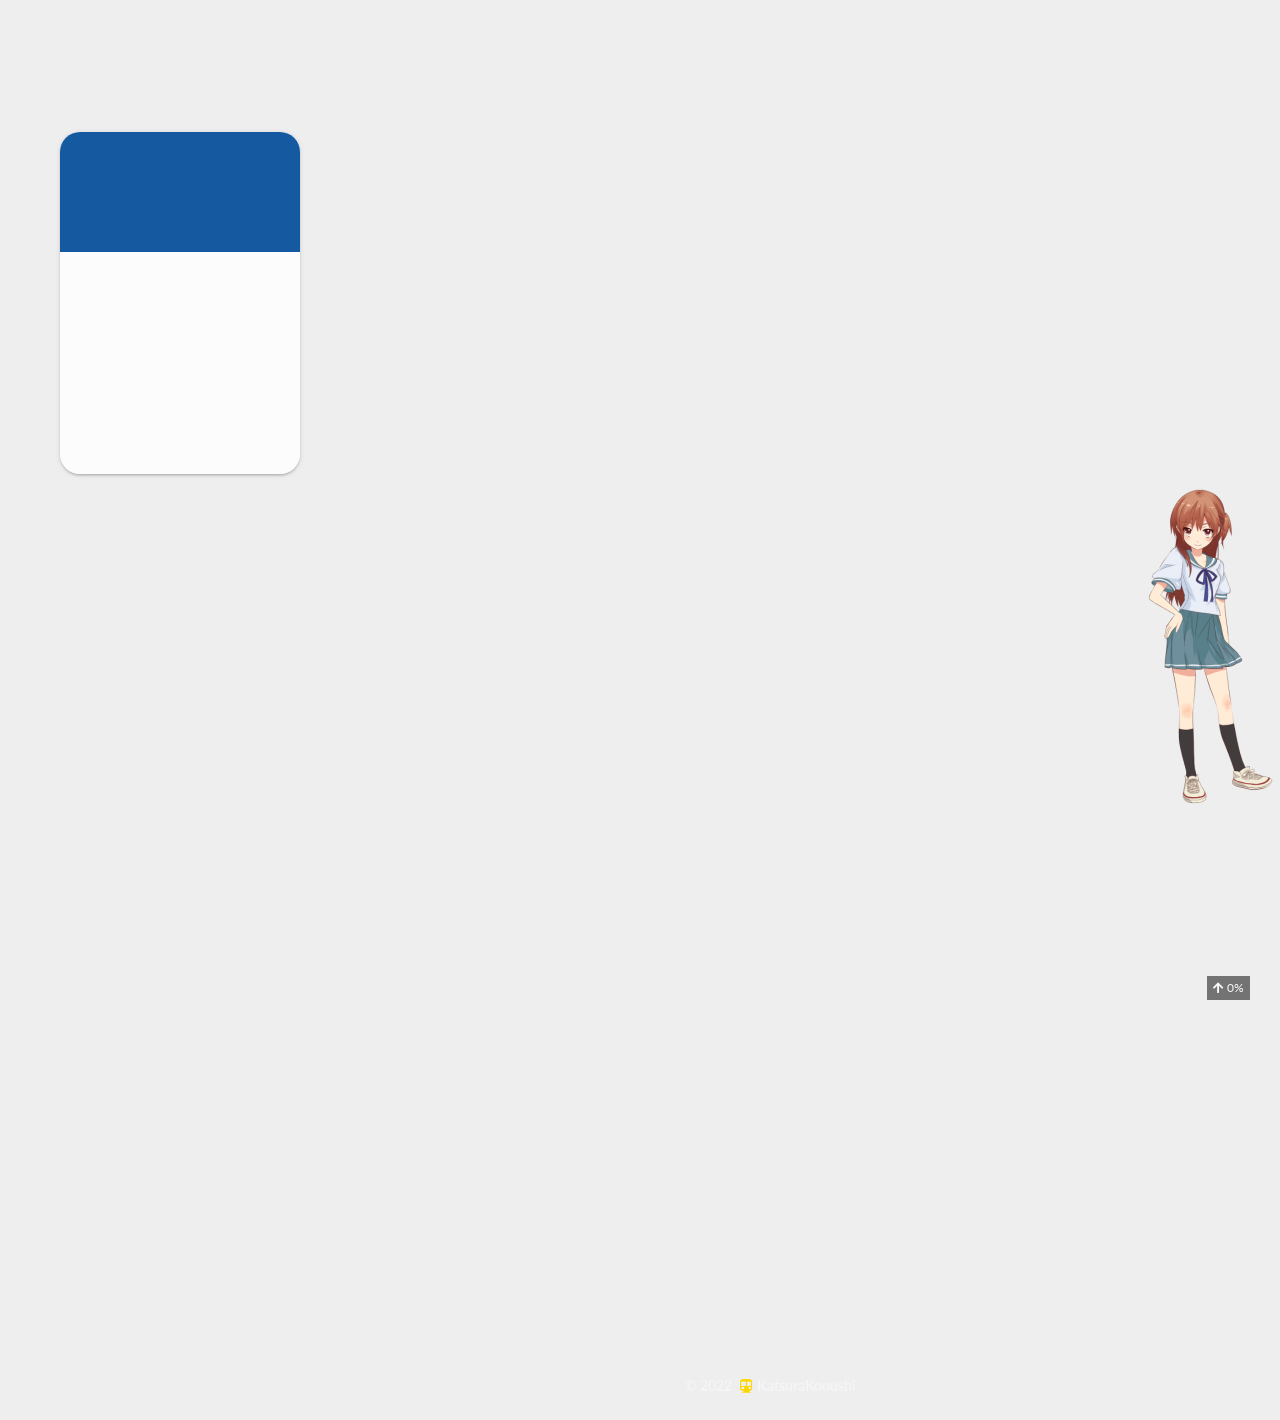
==== commit 0ca6f64d: "Site updated: 2022-10-15 12:32:30" ====
--- a/index.html
+++ b/index.html
@@ -16,4 +16,4 @@
       let commentClass = event.target.classList[1];
       localStorage.setItem('comments_active', commentClass);
     });
-  }</script></div><div class="toggle sidebar-toggle"><span class="toggle-line toggle-line-first"></span> <span class="toggle-line toggle-line-middle"></span> <span class="toggle-line toggle-line-last"></span></div><aside class="sidebar"><div class="sidebar-inner"><ul class="sidebar-nav motion-element"><li class="sidebar-nav-toc">文章目錄</li><li class="sidebar-nav-overview">本站概要</li></ul><div class="post-toc-wrap sidebar-panel"></div><div class="site-overview-wrap sidebar-panel"><div class="site-author motion-element" itemprop="author" itemscope itemtype="http://schema.org/Person"><img class="site-author-image" itemprop="image" alt="" src="https://s1.ax1x.com/2022/10/13/xaDW4g.png"><p class="site-author-name" itemprop="name"></p><div class="site-description" itemprop="description">八咫鳥不會二度昭告天啟</div></div><div class="site-state-wrap motion-element"><nav class="site-state"><div class="site-state-item site-state-posts"><a href="/archives/"><span class="site-state-item-count">3</span> <span class="site-state-item-name">文章</span></a></div><div class="site-state-item site-state-categories"><a href="/categories/"><span class="site-state-item-count">2</span> <span class="site-state-item-name">分類</span></a></div></nav></div></div></div></aside><div id="sidebar-dimmer"></div></div></main><footer class="footer"><div class="footer-inner"><div class="copyright">&copy; <span itemprop="copyrightYear">2022</span> <span class="with-love"><i class="fa fa-subway"></i> </span><span class="author" itemprop="copyrightHolder">KatsuraKooushi</span></div></div></footer></div><script src="/lib/anime.min.js"></script><script src="//cdn.jsdelivr.net/npm/jquery@3/dist/jquery.min.js"></script><script src="//cdn.jsdelivr.net/gh/fancyapps/fancybox@3/dist/jquery.fancybox.min.js"></script><script src="/lib/velocity/velocity.min.js"></script><script src="/lib/velocity/velocity.ui.min.js"></script><script src="/js/utils.js"></script><script src="/js/motion.js"></script><script src="/js/schemes/pisces.js"></script><script src="/js/next-boot.js"></script><script src="/js/local-search.js"></script><script src="/live2dw/assets/L2Dwidget.min.js?094cbace49a39548bed64abff5988b05"></script><script>L2Dwidget.init({pluginRootPath:"live2dw/",pluginJsPath:"assets/",tagMode:!1,model:{jsonPath:"/live2dw/assets/hibiki.model.json"},display:{position:"right",width:150,height:400,vOffset:55},mobile:{show:!1},log:!1,pluginModelPath:"assets/"})</script></body></html>+  }</script></div><div class="toggle sidebar-toggle"><span class="toggle-line toggle-line-first"></span> <span class="toggle-line toggle-line-middle"></span> <span class="toggle-line toggle-line-last"></span></div><aside class="sidebar"><div class="sidebar-inner"><ul class="sidebar-nav motion-element"><li class="sidebar-nav-toc">文章目錄</li><li class="sidebar-nav-overview">本站概要</li></ul><div class="post-toc-wrap sidebar-panel"></div><div class="site-overview-wrap sidebar-panel"><div class="site-author motion-element" itemprop="author" itemscope itemtype="http://schema.org/Person"><img class="site-author-image" itemprop="image" alt="" src="https://s1.ax1x.com/2022/10/13/xaDW4g.png"><p class="site-author-name" itemprop="name"></p><div class="site-description" itemprop="description">八咫鳥不會二度昭告天啟</div></div><div class="site-state-wrap motion-element"><nav class="site-state"><div class="site-state-item site-state-posts"><a href="/archives/"><span class="site-state-item-count">3</span> <span class="site-state-item-name">文章</span></a></div><div class="site-state-item site-state-categories"><a href="/categories/"><span class="site-state-item-count">2</span> <span class="site-state-item-name">分類</span></a></div></nav></div></div></div></aside><div id="sidebar-dimmer"></div></div></main><footer class="footer"><div class="footer-inner"><div class="copyright">&copy; <span itemprop="copyrightYear">2022</span> <span class="with-love"><i class="fa fa-subway"></i> </span><span class="author" itemprop="copyrightHolder">KatsuraKooushi</span></div></div></footer></div><script src="/lib/anime.min.js"></script><script src="//cdn.jsdelivr.net/npm/jquery@3/dist/jquery.min.js"></script><script src="//cdn.jsdelivr.net/gh/fancyapps/fancybox@3/dist/jquery.fancybox.min.js"></script><script src="/lib/velocity/velocity.min.js"></script><script src="/lib/velocity/velocity.ui.min.js"></script><script src="/js/utils.js"></script><script src="/js/motion.js"></script><script src="/js/schemes/pisces.js"></script><script src="/js/next-boot.js"></script><script src="/js/local-search.js"></script><script src="/live2dw/assets/L2Dwidget.min.js?094cbace49a39548bed64abff5988b05"></script><script>L2Dwidget.init({"pluginRootPath":"live2dw/","pluginJsPath":"assets/","tagMode":false,"model":{"jsonPath":"/live2dw/assets/hibiki.model.json"},"display":{"position":"right","width":150,"height":400,"vOffset":55},"mobile":{"show":false},"log":false,"pluginModelPath":"assets/"});</script></body></html>
--- a/css/main.css
+++ b/css/main.css
@@ -1,3 +1,3 @@
-/* build time:Sat Oct 15 2022 00:32:13 GMT+0800 (中国标准时间)*/
-:root{--body-bg-color:#eee;--content-bg-color:#fff;--card-bg-color:#f5f5f5;--text-color:#555;--blockquote-color:#666;--link-color:#555;--link-hover-color:#222;--brand-color:#fff;--brand-hover-color:#fff;--table-row-odd-bg-color:#f9f9f9;--table-row-hover-bg-color:#f5f5f5;--menu-item-bg-color:#f5f5f5;--btn-default-bg:#fff;--btn-default-color:#555;--btn-default-border-color:#555;--btn-default-hover-bg:#222;--btn-default-hover-color:#fff;--btn-default-hover-border-color:#222}html{line-height:1.15;-webkit-text-size-adjust:100%}body{margin:0}main{display:block}h1{font-size:2em;margin:.67em 0}hr{box-sizing:content-box;height:0;overflow:visible}pre{font-family:monospace,monospace;font-size:1em}a{background:0 0}abbr[title]{border-bottom:none;text-decoration:underline;text-decoration:underline dotted}b,strong{font-weight:bolder}code,kbd,samp{font-family:monospace,monospace;font-size:1em}small{font-size:80%}sub,sup{font-size:75%;line-height:0;position:relative;vertical-align:baseline}sub{bottom:-.25em}sup{top:-.5em}img{border-style:none}button,input,optgroup,select,textarea{font-family:inherit;font-size:100%;line-height:1.15;margin:0}button,input{overflow:visible}button,select{text-transform:none}[type=button],[type=reset],[type=submit],button{-webkit-appearance:button}[type=button]::-moz-focus-inner,[type=reset]::-moz-focus-inner,[type=submit]::-moz-focus-inner,button::-moz-focus-inner{border-style:none;padding:0}[type=button]:-moz-focusring,[type=reset]:-moz-focusring,[type=submit]:-moz-focusring,button:-moz-focusring{outline:1px dotted ButtonText}fieldset{padding:.35em .75em .625em}legend{box-sizing:border-box;color:inherit;display:table;max-width:100%;padding:0;white-space:normal}progress{vertical-align:baseline}textarea{overflow:auto}[type=checkbox],[type=radio]{box-sizing:border-box;padding:0}[type=number]::-webkit-inner-spin-button,[type=number]::-webkit-outer-spin-button{height:auto}[type=search]{outline-offset:-2px;-webkit-appearance:textfield}[type=search]::-webkit-search-decoration{-webkit-appearance:none}::-webkit-file-upload-button{font:inherit;-webkit-appearance:button}details{display:block}summary{display:list-item}template{display:none}[hidden]{display:none}::selection{background:#262a30;color:#eee}body,html{height:100%}body{background:var(--body-bg-color);color:var(--text-color);font-family:Lato,"PingFang SC","Microsoft YaHei",sans-serif;font-size:1em;line-height:2}@media (max-width:991px){body{padding-left:0!important;padding-right:0!important}}h1,h2,h3,h4,h5,h6{font-family:'方正小标宋_GBK',Lato,"PingFang SC","Microsoft YaHei",sans-serif;font-weight:700;line-height:1.5;margin:20px 0 15px}h1{font-size:1.45em}h2{font-size:1.275em}h3{font-size:1.1em}h4{font-size:.925em}h5{font-size:.75em}h6{font-size:.575em}p{margin:0 0 20px 0}a,span.exturl{border-bottom:1px solid #999;color:var(--link-color);outline:0;text-decoration:none;overflow-wrap:break-word;word-wrap:break-word;cursor:pointer}a:hover,span.exturl:hover{border-bottom-color:var(--link-hover-color);color:var(--link-hover-color)}iframe,img,video{display:block;margin-left:auto;margin-right:auto;max-width:100%}hr{background-image:repeating-linear-gradient(-45deg,#ddd,#ddd 4px,transparent 4px,transparent 8px);border:0;height:3px;margin:40px 0}blockquote{border-left:4px solid #ddd;color:var(--blockquote-color);margin:0;padding:0 15px}blockquote cite::before{content:'-';padding:0 5px}dt{font-weight:700}dd{margin:0;padding:0}kbd{background-color:#f5f5f5;background-image:linear-gradient(#eee,#fff,#eee);border:1px solid #ccc;border-radius:.2em;box-shadow:.1em .1em .2em rgba(0,0,0,.1);color:#555;font-family:inherit;padding:.1em .3em;white-space:nowrap}.table-container{overflow:auto}table{border-collapse:collapse;border-spacing:0;font-size:.875em;margin:0 0 20px 0;width:100%}tbody tr:nth-of-type(odd){background:var(--table-row-odd-bg-color)}tbody tr:hover{background:var(--table-row-hover-bg-color)}caption,td,th{font-weight:400;padding:8px;vertical-align:middle}td,th{border:1px solid #ccc;border-bottom:3px solid #ddd}th{font-weight:700;padding-bottom:10px}td{border-bottom-width:1px}.btn{background:var(--btn-default-bg);border:2px solid var(--btn-default-border-color);border-radius:2px;color:var(--btn-default-color);display:inline-block;font-size:.875em;line-height:2;padding:0 20px;text-decoration:none;transition-property:background-color;transition-delay:0s;transition-duration:.2s;transition-timing-function:ease-in-out}.btn:hover{background:var(--btn-default-hover-bg);border-color:var(--btn-default-hover-border-color);color:var(--btn-default-hover-color)}.btn+.btn{margin:0 0 8px 8px}.btn .fa-fw{text-align:left;width:1.285714285714286em}.toggle{line-height:0}.toggle .toggle-line{background:#fff;display:inline-block;height:2px;left:0;position:relative;top:0;transition:all .4s;vertical-align:top;width:100%}.toggle .toggle-line:not(:first-child){margin-top:3px}.toggle.toggle-arrow .toggle-line-first{left:50%;top:2px;transform:rotate(45deg);width:50%}.toggle.toggle-arrow .toggle-line-middle{left:2px;width:90%}.toggle.toggle-arrow .toggle-line-last{left:50%;top:-2px;transform:rotate(-45deg);width:50%}.toggle.toggle-close .toggle-line-first{transform:rotate(-45deg);top:5px}.toggle.toggle-close .toggle-line-middle{opacity:0}.toggle.toggle-close .toggle-line-last{transform:rotate(45deg);top:-5px}.highlight-container{position:relative}.highlight-container .copy-btn:focus,.highlight-container:hover .copy-btn{opacity:1}.copy-btn{color:#333;cursor:pointer;line-height:1.6;opacity:0;padding:2px 6px;position:absolute;transition-delay:0s;transition-duration:.2s;transition-timing-function:ease-in-out;background-color:#eee;background-image:linear-gradient(#fcfcfc,#eee);border:1px solid #d5d5d5;border-radius:3px;font-size:.85em;right:4px;top:8px}.highlight,pre{background:#2d2d2d;color:#ccc;line-height:1.6;margin:0 auto 20px}code,pre{font-family:consolas,Menlo,monospace,"PingFang SC","Microsoft YaHei"}code{background:#eee;border-radius:3px;color:#555;padding:2px 4px;overflow-wrap:break-word;word-wrap:break-word}.highlight ::selection{background:#515151}.highlight pre{border:0;margin:0;padding:10px 0}.highlight table{border:0;margin:0;width:auto}.highlight td{border:0;padding:0}.highlight figcaption{background:#1b1b1b;color:#ccc;display:flex;font-size:.875em;justify-content:space-between;line-height:1.2;padding:.5em}.highlight figcaption a{color:#ccc}.highlight figcaption a:hover{border-bottom-color:#ccc}.highlight .gutter{-moz-user-select:none;-ms-user-select:none;-webkit-user-select:none;user-select:none}.highlight .gutter pre{background:#1b1b1b;color:#999;padding-left:10px;padding-right:10px;text-align:right}.highlight .code pre{background:#2d2d2d;padding-left:10px;width:100%}.gist table{width:auto}.gist table td{border:0}pre{overflow:auto;padding:10px}pre code{background:0 0;color:#ccc;font-size:.875em;padding:0;text-shadow:none}pre .deletion{background:maroon}pre .addition{background:green}pre .meta{color:#fc6;-moz-user-select:none;-ms-user-select:none;-webkit-user-select:none;user-select:none}pre .comment{color:#999}pre .attribute,pre .css .class,pre .css .id,pre .css .pseudo,pre .html .doctype,pre .name,pre .regexp,pre .ruby .constant,pre .tag,pre .variable,pre .xml .doctype,pre .xml .pi,pre .xml .tag .title{color:#f2777a}pre .built_in,pre .builtin-name,pre .command,pre .constant,pre .literal,pre .number,pre .params,pre .preprocessor{color:#f99157}pre .css .rules .attribute,pre .formula,pre .header,pre .inheritance,pre .ruby .class .title,pre .ruby .symbol,pre .special,pre .string,pre .symbol,pre .value,pre .xml .cdata{color:#9c9}pre .css .hexcolor,pre .title{color:#6cc}pre .coffeescript .title,pre .function,pre .javascript .title,pre .perl .sub,pre .python .decorator,pre .python .title,pre .ruby .function .title,pre .ruby .title .keyword{color:#69c}pre .javascript .function,pre .keyword{color:#c9c}.blockquote-center{border-left:none;margin:40px 0;padding:0;position:relative;text-align:center}.blockquote-center .fa{display:block;opacity:.6;position:absolute;width:100%}.blockquote-center .fa-quote-left{border-top:1px solid #ccc;text-align:left;top:-20px}.blockquote-center .fa-quote-right{border-bottom:1px solid #ccc;text-align:right;bottom:-20px}.blockquote-center div,.blockquote-center p{text-align:center}.post-body .group-picture img{margin:0 auto;padding:0 3px}.group-picture-row{margin-bottom:6px;overflow:hidden}.group-picture-column{float:left;margin-bottom:10px}.post-body .label{color:#555;display:inline;padding:0 2px}.post-body .label.default{background:#f0f0f0}.post-body .label.primary{background:#efe6f7}.post-body .label.info{background:#e5f2f8}.post-body .label.success{background:#e7f4e9}.post-body .label.warning{background:#fcf6e1}.post-body .label.danger{background:#fae8eb}.post-body .tabs{margin-bottom:20px}.post-body .tabs,.tabs-comment{display:block;padding-top:10px;position:relative}.post-body .tabs ul.nav-tabs,.tabs-comment ul.nav-tabs{display:flex;flex-wrap:wrap;margin:0;margin-bottom:-1px;padding:0}@media (max-width:413px){.post-body .tabs ul.nav-tabs,.tabs-comment ul.nav-tabs{display:block;margin-bottom:5px}}.post-body .tabs ul.nav-tabs li.tab,.tabs-comment ul.nav-tabs li.tab{border-bottom:1px solid #ddd;border-left:1px solid transparent;border-right:1px solid transparent;border-top:3px solid transparent;flex-grow:1;list-style-type:none;border-radius:0}@media (max-width:413px){.post-body .tabs ul.nav-tabs li.tab,.tabs-comment ul.nav-tabs li.tab{border-bottom:1px solid transparent;border-left:3px solid transparent;border-right:1px solid transparent;border-top:1px solid transparent}}@media (max-width:413px){.post-body .tabs ul.nav-tabs li.tab,.tabs-comment ul.nav-tabs li.tab{border-radius:0}}.post-body .tabs ul.nav-tabs li.tab a,.tabs-comment ul.nav-tabs li.tab a{border-bottom:initial;display:block;line-height:1.8;outline:0;padding:.25em .75em;text-align:center;transition-delay:0s;transition-duration:.2s;transition-timing-function:ease-out}.post-body .tabs ul.nav-tabs li.tab a i,.tabs-comment ul.nav-tabs li.tab a i{width:1.285714285714286em}.post-body .tabs ul.nav-tabs li.tab.active,.tabs-comment ul.nav-tabs li.tab.active{border-bottom:1px solid transparent;border-left:1px solid #ccc;border-right:1px solid #ccc;border-top:3px solid #fc6423}@media (max-width:413px){.post-body .tabs ul.nav-tabs li.tab.active,.tabs-comment ul.nav-tabs li.tab.active{border-bottom:1px solid #ccc;border-left:3px solid #fc6423;border-right:1px solid #ccc;border-top:1px solid #ccc}}.post-body .tabs ul.nav-tabs li.tab.active a,.tabs-comment ul.nav-tabs li.tab.active a{color:var(--link-color);cursor:default}.post-body .tabs .tab-content .tab-pane,.tabs-comment .tab-content .tab-pane{border:1px solid #ccc;border-top:0;padding:20px 20px 0 20px;border-radius:0}.post-body .tabs .tab-content .tab-pane:not(.active),.tabs-comment .tab-content .tab-pane:not(.active){display:none}.post-body .tabs .tab-content .tab-pane.active,.tabs-comment .tab-content .tab-pane.active{display:block}.post-body .tabs .tab-content .tab-pane.active:nth-of-type(1),.tabs-comment .tab-content .tab-pane.active:nth-of-type(1){border-radius:0}@media (max-width:413px){.post-body .tabs .tab-content .tab-pane.active:nth-of-type(1),.tabs-comment .tab-content .tab-pane.active:nth-of-type(1){border-radius:0}}.post-body .note{border-radius:3px;margin-bottom:20px;padding:1em;position:relative;border:1px solid #eee;border-left-width:5px}.post-body .note h2,.post-body .note h3,.post-body .note h4,.post-body .note h5,.post-body .note h6{margin-top:0;border-bottom:initial;margin-bottom:0;padding-top:0}.post-body .note blockquote:first-child,.post-body .note img:first-child,.post-body .note ol:first-child,.post-body .note p:first-child,.post-body .note pre:first-child,.post-body .note table:first-child,.post-body .note ul:first-child{margin-top:0}.post-body .note blockquote:last-child,.post-body .note img:last-child,.post-body .note ol:last-child,.post-body .note p:last-child,.post-body .note pre:last-child,.post-body .note table:last-child,.post-body .note ul:last-child{margin-bottom:0}.post-body .note.default{border-left-color:#777}.post-body .note.default h2,.post-body .note.default h3,.post-body .note.default h4,.post-body .note.default h5,.post-body .note.default h6{color:#777}.post-body .note.primary{border-left-color:#6f42c1}.post-body .note.primary h2,.post-body .note.primary h3,.post-body .note.primary h4,.post-body .note.primary h5,.post-body .note.primary h6{color:#6f42c1}.post-body .note.info{border-left-color:#428bca}.post-body .note.info h2,.post-body .note.info h3,.post-body .note.info h4,.post-body .note.info h5,.post-body .note.info h6{color:#428bca}.post-body .note.success{border-left-color:#5cb85c}.post-body .note.success h2,.post-body .note.success h3,.post-body .note.success h4,.post-body .note.success h5,.post-body .note.success h6{color:#5cb85c}.post-body .note.warning{border-left-color:#f0ad4e}.post-body .note.warning h2,.post-body .note.warning h3,.post-body .note.warning h4,.post-body .note.warning h5,.post-body .note.warning h6{color:#f0ad4e}.post-body .note.danger{border-left-color:#d9534f}.post-body .note.danger h2,.post-body .note.danger h3,.post-body .note.danger h4,.post-body .note.danger h5,.post-body .note.danger h6{color:#d9534f}.pagination .next,.pagination .page-number,.pagination .prev,.pagination .space{display:inline-block;margin:0 10px;padding:0 11px;position:relative;top:-1px}@media (max-width:767px){.pagination .next,.pagination .page-number,.pagination .prev,.pagination .space{margin:0 5px}}.pagination{border-top:1px solid #eee;margin:120px 0 0;text-align:center}.pagination .next,.pagination .page-number,.pagination .prev{border-bottom:0;border-top:1px solid #eee;transition-property:border-color;transition-delay:0s;transition-duration:.2s;transition-timing-function:ease-in-out}.pagination .next:hover,.pagination .page-number:hover,.pagination .prev:hover{border-top-color:#222}.pagination .space{margin:0;padding:0}.pagination .prev{margin-left:0}.pagination .next{margin-right:0}.pagination .page-number.current{background:#ccc;border-top-color:#ccc;color:#fff}@media (max-width:767px){.pagination{border-top:none}.pagination .next,.pagination .page-number,.pagination .prev{border-bottom:1px solid #eee;border-top:0;margin-bottom:10px;padding:0 10px}.pagination .next:hover,.pagination .page-number:hover,.pagination .prev:hover{border-bottom-color:#222}}.comments{margin-top:60px;overflow:hidden}.comment-button-group{display:flex;flex-wrap:wrap-reverse;justify-content:center;margin:1em 0}.comment-button-group .comment-button{margin:.1em .2em}.comment-button-group .comment-button.active{background:var(--btn-default-hover-bg);border-color:var(--btn-default-hover-border-color);color:var(--btn-default-hover-color)}.comment-position{display:none}.comment-position.active{display:block}.tabs-comment{background:var(--content-bg-color);margin-top:4em;padding-top:0}.tabs-comment .comments{border:0;box-shadow:none;margin-top:0;padding-top:0}.container{min-height:100%;position:relative}.main-inner{margin:0 auto;width:calc(100% - 20px)}@media (min-width:1200px){.main-inner{width:1160px}}@media (min-width:1600px){.main-inner{width:73%}}@media (max-width:767px){.content-wrap{padding:0 20px}}.header{background:0 0}.header-inner{margin:0 auto;width:calc(100% - 20px)}@media (min-width:1200px){.header-inner{width:1160px}}@media (min-width:1600px){.header-inner{width:73%}}.site-brand-container{display:flex;flex-shrink:0;padding:0 10px}.headband{background:url(https://s1.ax1x.com/2022/10/14/xw8F6U.png) no-repeat center center;height:131px}.site-meta{flex-grow:1;text-align:center}@media (max-width:767px){.site-meta{text-align:center}}.brand{border-bottom:none;color:var(--brand-color);display:inline-block;line-height:1.375em;padding:0 40px;position:relative}.brand:hover{color:var(--brand-hover-color)}.site-title{font-family:Lato,"PingFang SC","Microsoft YaHei",sans-serif;font-size:1.375em;font-weight:400;margin:0}.site-subtitle{color:#ddd;font-size:.85em;margin:10px 0}.use-motion .brand{opacity:0}.use-motion .custom-logo-image,.use-motion .site-subtitle,.use-motion .site-title{opacity:0;position:relative;top:-10px}.site-nav-right,.site-nav-toggle{display:none}@media (max-width:767px){.site-nav-right,.site-nav-toggle{display:flex;flex-direction:column;justify-content:center}}.site-nav-right .toggle,.site-nav-toggle .toggle{color:var(--text-color);padding:10px;width:22px}.site-nav-right .toggle .toggle-line,.site-nav-toggle .toggle .toggle-line{background:var(--text-color);border-radius:1px}.site-nav{display:block}@media (max-width:767px){.site-nav{clear:both;display:none}}.site-nav.site-nav-on{display:block}.menu{margin-top:20px;padding-left:0;text-align:center}.menu-item{display:inline-block;list-style:none;margin:0 10px}@media (max-width:767px){.menu-item{display:block;margin-top:10px}.menu-item.menu-item-search{display:none}}.menu-item a,.menu-item span.exturl{border-bottom:0;display:block;font-size:.85em;transition-property:border-color;transition-delay:0s;transition-duration:.2s;transition-timing-function:ease-in-out}@media (hover:none){.menu-item a:hover,.menu-item span.exturl:hover{border-bottom-color:transparent!important}}.menu-item .fa,.menu-item .fab,.menu-item .far,.menu-item .fas{margin-right:8px}.menu-item .badge{display:inline-block;font-weight:700;line-height:1;margin-left:.35em;margin-top:.35em;text-align:center;white-space:nowrap}@media (max-width:767px){.menu-item .badge{float:right;margin-left:0}}.menu .menu-item a:hover,.menu .menu-item span.exturl:hover,.menu-item-active a{background:var(--menu-item-bg-color)}.use-motion .menu-item{opacity:0}.sidebar{background:#222;bottom:0;box-shadow:inset 0 2px 6px #000;position:fixed;top:0}@media (max-width:991px){.sidebar{display:none}}.sidebar-inner{color:#999;padding:18px 10px;text-align:center}.cc-license{margin-top:10px;text-align:center}.cc-license .cc-opacity{border-bottom:none;opacity:.7}.cc-license .cc-opacity:hover{opacity:.9}.cc-license img{display:inline-block}.site-author-image{border:1px solid #eee;display:block;margin:0 auto;max-width:120px;padding:2px;border-radius:50%}.site-author-name{color:var(--text-color);font-weight:600;margin:0;text-align:center}.site-description{color:#999;font-size:.85em;margin-top:0;text-align:center}.links-of-author{margin-top:15px}.links-of-author a,.links-of-author span.exturl{border-bottom-color:#555;display:inline-block;font-size:.85em;margin-bottom:10px;margin-right:10px;vertical-align:middle}.links-of-author a::before,.links-of-author span.exturl::before{background:#8c4e39;border-radius:50%;content:' ';display:inline-block;height:4px;margin-right:3px;vertical-align:middle;width:4px}.sidebar-button{margin-top:15px}.sidebar-button a{border:1px solid #fc6423;border-radius:4px;color:#fc6423;display:inline-block;padding:0 15px}.sidebar-button a .fa,.sidebar-button a .fab,.sidebar-button a .far,.sidebar-button a .fas{margin-right:5px}.sidebar-button a:hover{background:#fc6423;border:1px solid #fc6423;color:#fff}.sidebar-button a:hover .fa,.sidebar-button a:hover .fab,.sidebar-button a:hover .far,.sidebar-button a:hover .fas{color:#fff}.links-of-blogroll{font-size:.85em;margin-top:10px}.links-of-blogroll-title{font-size:.875em;font-weight:600;margin-top:0}.links-of-blogroll-list{list-style:none;margin:0;padding:0}#sidebar-dimmer{display:none}@media (max-width:767px){#sidebar-dimmer{background:#000;display:block;height:100%;left:100%;opacity:0;position:fixed;top:0;width:100%;z-index:1100}.sidebar-active+#sidebar-dimmer{opacity:.7;transform:translateX(-100%);transition:opacity .5s}}.sidebar-nav{margin:0;padding-bottom:20px;padding-left:0}.sidebar-nav li{border-bottom:1px solid transparent;color:var(--text-color);cursor:pointer;display:inline-block;font-size:.875em}.sidebar-nav li.sidebar-nav-overview{margin-left:10px}.sidebar-nav li:hover{color:#fc6423}.sidebar-nav .sidebar-nav-active{border-bottom-color:#fc6423;color:#fc6423}.sidebar-nav .sidebar-nav-active:hover{color:#fc6423}.sidebar-panel{display:none;overflow-x:hidden;overflow-y:auto}.sidebar-panel-active{display:block}.sidebar-toggle{background:#222;bottom:45px;cursor:pointer;height:14px;left:30px;padding:5px;position:fixed;width:14px;z-index:1300}@media (max-width:991px){.sidebar-toggle{left:20px;opacity:.8;display:none}}.sidebar-toggle:hover .toggle-line{background:#fc6423}.post-toc{font-size:.875em}.post-toc ol{list-style:none;margin:0;padding:0 2px 5px 10px;text-align:left}.post-toc ol>ol{padding-left:0}.post-toc ol a{transition-property:all;transition-delay:0s;transition-duration:.2s;transition-timing-function:ease-in-out}.post-toc .nav-item{line-height:1.8;overflow:hidden;text-overflow:ellipsis;white-space:nowrap}.post-toc .nav .nav-child{display:none}.post-toc .nav .active>.nav-child{display:block}.post-toc .nav .active-current>.nav-child{display:block}.post-toc .nav .active-current>.nav-child>.nav-item{display:block}.post-toc .nav .active>a{border-bottom-color:#fc6423;color:#fc6423}.post-toc .nav .active-current>a{color:#fc6423}.post-toc .nav .active-current>a:hover{color:#fc6423}.site-state{display:flex;justify-content:center;line-height:1.4;margin-top:10px;overflow:hidden;text-align:center;white-space:nowrap}.site-state-item{padding:0 15px}.site-state-item:not(:first-child){border-left:1px solid #eee}.site-state-item a{border-bottom:none}.site-state-item-count{display:block;font-size:1em;font-weight:600;text-align:center}.site-state-item-name{color:#999;font-size:.85em}.footer{color:#f5f5f5;font-size:.875em;padding:20px 0;font-weight:700}.footer.footer-fixed{bottom:0;left:0;position:absolute;right:0}.footer-inner{box-sizing:border-box;margin:0 auto;text-align:center;width:calc(100% - 20px)}@media (min-width:1200px){.footer-inner{width:1160px}}@media (min-width:1600px){.footer-inner{width:73%}}.languages{display:inline-block;font-size:1.125em;position:relative}.languages .lang-select-label span{margin:0 .5em}.languages .lang-select{height:100%;left:0;opacity:0;position:absolute;top:0;width:100%}.with-love{color:gold;display:inline-block;margin:0 5px}.powered-by,.theme-info{display:inline-block}@-moz-keyframes iconAnimate{0%,100%{transform:scale(1)}10%,30%{transform:scale(.9)}20%,40%,60%,80%{transform:scale(1.1)}50%,70%{transform:scale(1.1)}}@-webkit-keyframes iconAnimate{0%,100%{transform:scale(1)}10%,30%{transform:scale(.9)}20%,40%,60%,80%{transform:scale(1.1)}50%,70%{transform:scale(1.1)}}@-o-keyframes iconAnimate{0%,100%{transform:scale(1)}10%,30%{transform:scale(.9)}20%,40%,60%,80%{transform:scale(1.1)}50%,70%{transform:scale(1.1)}}@keyframes iconAnimate{0%,100%{transform:scale(1)}10%,30%{transform:scale(.9)}20%,40%,60%,80%{transform:scale(1.1)}50%,70%{transform:scale(1.1)}}.back-to-top{font-size:12px;text-align:center;transition-delay:0s;transition-duration:.2s;transition-timing-function:ease-in-out}.back-to-top{background:#222;bottom:-100px;box-sizing:border-box;color:#fff;cursor:pointer;left:30px;opacity:.6;padding:0 6px;position:fixed;transition-property:bottom;z-index:1300;width:initial}.back-to-top:hover{color:#fc6423}.back-to-top.back-to-top-on{bottom:30px}@media (max-width:991px){.back-to-top{left:20px;opacity:.8}}.post-body{font-family:STFangSong,Lato,"PingFang SC","Microsoft YaHei",sans-serif;overflow-wrap:break-word;word-wrap:break-word}@media (min-width:1200px){.post-body{font-size:1.125em}}.post-body .exturl .fa{font-size:.875em;margin-left:4px}.post-body .figure .caption,.post-body .image-caption{color:#999;font-size:.875em;font-weight:700;line-height:1;margin:-20px auto 15px;text-align:center}.post-sticky-flag{display:inline-block;transform:rotate(30deg)}.post-button{margin-top:40px;text-align:center}.use-motion .comments,.use-motion .pagination,.use-motion .post-block{opacity:0}.use-motion .post-header{opacity:0}.use-motion .post-body{opacity:0}.use-motion .collection-header{opacity:0}.posts-collapse{margin-left:35px;position:relative}@media (max-width:767px){.posts-collapse{margin-left:0;margin-right:0}}.posts-collapse .collection-title{font-size:1.125em;position:relative}.posts-collapse .collection-title::before{background:#999;border:1px solid #fff;border-radius:50%;content:' ';height:10px;left:0;margin-left:-6px;margin-top:-4px;position:absolute;top:50%;width:10px}.posts-collapse .collection-year{font-size:1.5em;font-weight:700;margin:60px 0;position:relative}.posts-collapse .collection-year::before{background:#bbb;border-radius:50%;content:' ';height:8px;left:0;margin-left:-4px;margin-top:-4px;position:absolute;top:50%;width:8px}.posts-collapse .collection-header{display:block;margin:0 0 0 20px}.posts-collapse .collection-header small{color:#bbb;margin-left:5px}.posts-collapse .post-header{border-bottom:1px dashed #ccc;margin:30px 0;padding-left:15px;position:relative;transition-property:border;transition-delay:0s;transition-duration:.2s;transition-timing-function:ease-in-out}.posts-collapse .post-header::before{background:#bbb;border:1px solid #fff;border-radius:50%;content:' ';height:6px;left:0;margin-left:-4px;position:absolute;top:.8em;transition-property:background;width:6px;transition-delay:0s;transition-duration:.2s;transition-timing-function:ease-in-out}.posts-collapse .post-header:hover{border-bottom-color:#666}.posts-collapse .post-header:hover::before{background:#222}.posts-collapse .post-meta{display:inline;font-size:.8em;margin-right:10px}.posts-collapse .post-title{display:inline}.posts-collapse .post-title a,.posts-collapse .post-title span.exturl{border-bottom:none;color:var(--link-color)}.posts-collapse .post-title .fa-external-link-alt{font-size:.875em;margin-left:5px}.posts-collapse::before{background:#f5f5f5;content:' ';height:100%;left:0;margin-left:-2px;position:absolute;top:1.25em;width:4px}.post-eof{background:#ccc;height:1px;margin:80px auto 60px;text-align:center;width:8%}.post-block:last-of-type .post-eof{display:none}.content{padding-top:40px}@media (min-width:992px){.post-body{text-align:justify}}@media (max-width:991px){.post-body{text-align:justify}}.post-body h1,.post-body h2,.post-body h3,.post-body h4,.post-body h5,.post-body h6{padding-top:10px}.post-body h1 .header-anchor,.post-body h2 .header-anchor,.post-body h3 .header-anchor,.post-body h4 .header-anchor,.post-body h5 .header-anchor,.post-body h6 .header-anchor{border-bottom-style:none;color:#ccc;float:right;margin-left:10px;visibility:hidden}.post-body h1 .header-anchor:hover,.post-body h2 .header-anchor:hover,.post-body h3 .header-anchor:hover,.post-body h4 .header-anchor:hover,.post-body h5 .header-anchor:hover,.post-body h6 .header-anchor:hover{color:inherit}.post-body h1:hover .header-anchor,.post-body h2:hover .header-anchor,.post-body h3:hover .header-anchor,.post-body h4:hover .header-anchor,.post-body h5:hover .header-anchor,.post-body h6:hover .header-anchor{visibility:visible}.post-body iframe,.post-body img,.post-body video{margin-bottom:20px}.post-body .video-container{height:0;margin-bottom:20px;overflow:hidden;padding-top:75%;position:relative;width:100%}.post-body .video-container embed,.post-body .video-container iframe,.post-body .video-container object{height:100%;left:0;margin:0;position:absolute;top:0;width:100%}.post-gallery{align-items:center;display:grid;grid-gap:10px;grid-template-columns:1fr 1fr 1fr;margin-bottom:20px}@media (max-width:767px){.post-gallery{grid-template-columns:1fr 1fr}}.post-gallery a{border:0}.post-gallery img{margin:0}.posts-expand .post-header{font-size:1.125em}.posts-expand .post-title{font-size:1.5em;font-weight:400;margin:initial;text-align:center;overflow-wrap:break-word;word-wrap:break-word}.posts-expand .post-title-link{border-bottom:none;color:var(--link-color);display:inline-block;position:relative;vertical-align:top}.posts-expand .post-title-link::before{background:var(--link-color);bottom:0;content:'';height:2px;left:0;position:absolute;transform:scaleX(0);visibility:hidden;width:100%;transition-delay:0s;transition-duration:.2s;transition-timing-function:ease-in-out}.posts-expand .post-title-link:hover::before{transform:scaleX(1);visibility:visible}.posts-expand .post-title-link .fa-external-link-alt{font-size:.875em;margin-left:5px}.posts-expand .post-meta{color:#999;font-family:STFangSong,Lato,"PingFang SC","Microsoft YaHei",sans-serif;font-size:.8em;margin:3px 0 60px 0;text-align:center}.posts-expand .post-meta .post-description{font-size:.875em;margin-top:2px}.posts-expand .post-meta time{border-bottom:1px dashed #999;cursor:pointer}.post-meta .post-meta-item+.post-meta-item::before{content:'|';margin:0 .5em}.post-meta-divider{margin:0 .5em}.post-meta-item-icon{margin-right:3px}@media (max-width:991px){.post-meta-item-icon{display:inline-block}}.post-meta-item-text{display:none}@media (max-width:991px){.post-meta-item-text{display:none}}.post-nav{border-top:1px solid #eee;display:flex;justify-content:space-between;margin-top:15px;padding:10px 5px 0}.post-nav-item{flex:1}.post-nav-item a{border-bottom:none;display:block;font-size:.875em;line-height:1.6;position:relative}.post-nav-item a:active{top:2px}.post-nav-item .fa{font-size:.8em}.post-nav-item:first-child{margin-right:15px}.post-nav-item:first-child .fa{margin-right:5px}.post-nav-item:last-child{margin-left:15px;text-align:right}.post-nav-item:last-child .fa{margin-left:5px}.rtl.post-body a,.rtl.post-body h1,.rtl.post-body h2,.rtl.post-body h3,.rtl.post-body h4,.rtl.post-body h5,.rtl.post-body h6,.rtl.post-body li,.rtl.post-body ol,.rtl.post-body p,.rtl.post-body ul{direction:rtl;font-family:UKIJ Ekran}.rtl.post-title{font-family:UKIJ Ekran}.post-tags{margin-top:40px;text-align:center}.post-tags a{display:inline-block;font-size:.85em}.post-tags a:not(:last-child){margin-right:10px}.post-widgets{border-top:1px solid #eee;margin-top:15px;text-align:center}.wp_rating{height:20px;line-height:20px;margin-top:10px;padding-top:6px;text-align:center}.social-like{display:flex;font-size:.875em;justify-content:center;text-align:center}.reward-container{margin:20px auto;padding:10px 0;text-align:center;width:90%}.reward-container button{background:0 0;border:1px solid #fc6423;border-radius:0;color:#fc6423;cursor:pointer;line-height:2;outline:0;padding:0 15px;vertical-align:text-top}.reward-container button:hover{background:#fc6423;border:1px solid transparent;color:#fa9366}#qr{padding-top:20px}#qr a{border:0}#qr img{display:inline-block;margin:.8em 2em 0 2em;max-width:100%;width:180px}#qr p{text-align:center}.category-all-page .category-all-title{text-align:center}.category-all-page .category-all{margin-top:20px}.category-all-page .category-list{list-style:none;margin:0;padding:0}.category-all-page .category-list-item{margin:5px 10px}.category-all-page .category-list-count{color:#bbb}.category-all-page .category-list-count::before{content:' (';display:inline}.category-all-page .category-list-count::after{content:') ';display:inline}.category-all-page .category-list-child{padding-left:10px}.event-list{padding:0}.event-list hr{background:#222;margin:20px 0 45px 0}.event-list hr::after{background:#222;color:#fff;content:'NOW';display:inline-block;font-weight:700;padding:0 5px;text-align:right}.event-list .event{background:#222;margin:20px 0;min-height:40px;padding:15px 0 15px 10px}.event-list .event .event-summary{color:#fff;margin:0;padding-bottom:3px}.event-list .event .event-summary::before{animation:dot-flash 1s alternate infinite ease-in-out;color:#fff;content:'\f111';display:inline-block;font-size:10px;margin-right:25px;vertical-align:middle;font-family:'Font Awesome 5 Free';font-weight:900}.event-list .event .event-relative-time{color:#bbb;display:inline-block;font-size:12px;font-weight:400;padding-left:12px}.event-list .event .event-details{color:#fff;display:block;line-height:18px;margin-left:56px;padding-bottom:6px;padding-top:3px;text-indent:-24px}.event-list .event .event-details::before{color:#fff;display:inline-block;margin-right:9px;text-align:center;text-indent:0;width:14px;font-family:'Font Awesome 5 Free';font-weight:900}.event-list .event .event-details.event-location::before{content:'\f041'}.event-list .event .event-details.event-duration::before{content:'\f017'}.event-list .event-past{background:#f5f5f5}.event-list .event-past .event-details,.event-list .event-past .event-summary{color:#bbb;opacity:.9}.event-list .event-past .event-details::before,.event-list .event-past .event-summary::before{animation:none;color:#bbb}@-moz-keyframes dot-flash{from{opacity:1;transform:scale(1)}to{opacity:0;transform:scale(.8)}}@-webkit-keyframes dot-flash{from{opacity:1;transform:scale(1)}to{opacity:0;transform:scale(.8)}}@-o-keyframes dot-flash{from{opacity:1;transform:scale(1)}to{opacity:0;transform:scale(.8)}}@keyframes dot-flash{from{opacity:1;transform:scale(1)}to{opacity:0;transform:scale(.8)}}ul.breadcrumb{font-size:.8em;list-style:none;margin:1em 0;padding:0 2em;text-align:center}ul.breadcrumb li{display:inline}ul.breadcrumb li+li::before{content:'/\00a0';font-weight:400;padding:.5em}ul.breadcrumb li+li:last-child{font-weight:700}.tag-cloud{text-align:center}.tag-cloud a{display:inline-block;margin:10px}.tag-cloud a:hover{color:var(--link-hover-color)!important}.search-pop-overlay{background:rgba(0,0,0,0);height:100%;left:0;position:fixed;top:0;transition:visibility 0s linear .2s,background .2s;visibility:hidden;width:100%;z-index:1400}.search-pop-overlay.search-active{background:rgba(0,0,0,.3);transition:background .2s;visibility:visible}.search-popup{background:var(--card-bg-color);border-radius:5px;height:80%;left:calc(50% - 350px);position:fixed;top:10%;transform:scale(0);transition:transform .2s;width:700px;z-index:1500}.search-active .search-popup{transform:scale(1)}@media (max-width:767px){.search-popup{border-radius:0;height:100%;left:0;margin:0;top:0;width:100%}}.search-popup .popup-btn-close,.search-popup .search-icon{color:#999;font-size:18px;padding:0 10px}.search-popup .popup-btn-close{cursor:pointer}.search-popup .popup-btn-close:hover .fa{color:#222}.search-popup .search-header{background:#eee;border-top-left-radius:5px;border-top-right-radius:5px;display:flex;padding:5px}.search-popup input.search-input{background:0 0;border:0;outline:0;width:100%}.search-popup input.search-input::-webkit-search-cancel-button{display:none}.search-popup .search-input-container{flex-grow:1;padding:2px}.search-popup ul.search-result-list{margin:0 5px;padding:0;width:100%}.search-popup p.search-result{border-bottom:1px dashed #ccc;padding:5px 0}.search-popup a.search-result-title{font-weight:700}.search-popup .search-keyword{border-bottom:1px dashed #ff2a2a;color:#ff2a2a;font-weight:700}.search-popup #search-result{display:flex;height:calc(100% - 55px);overflow:auto;padding:5px 25px}.search-popup #no-result{color:#ccc;margin:auto}.header{margin:0 auto;position:relative;width:calc(100% - 20px)}@media (min-width:1200px){.header{width:1160px}}@media (min-width:1600px){.header{width:73%}}@media (max-width:991px){.header{width:auto}}.header-inner{background:var(--content-bg-color);border-radius:20px 20px 20px 20px;box-shadow:0 2px 2px 0 rgba(0,0,0,.12),0 3px 1px -2px rgba(0,0,0,.06),0 1px 5px 0 rgba(0,0,0,.12);overflow:hidden;padding:0;position:absolute;top:1px;width:240px}@media (min-width:1200px){.header-inner{width:240px}}@media (max-width:991px){.header-inner{border-radius:initial;position:relative;width:auto}}.main-inner{align-items:flex-start;display:flex;justify-content:space-between;flex-direction:row-reverse}@media (max-width:991px){.main-inner{width:auto}}.content-wrap{background:var(--content-bg-color);border-radius:20px 20px 20px 20px;box-shadow:0 2px 2px 0 rgba(0,0,0,.12),0 3px 1px -2px rgba(0,0,0,.06),0 1px 5px 0 rgba(0,0,0,.12);box-sizing:border-box;padding:40px;width:calc(100% - 252px)}@media (max-width:991px){.content-wrap{border-radius:initial;padding:20px;width:100%}}.footer-inner{padding-left:260px}.back-to-top{left:auto;right:30px}@media (max-width:991px){.back-to-top{right:20px}}@media (max-width:991px){.footer-inner{padding-left:0;padding-right:0;width:auto}}.site-brand-container{background:#222}@media (max-width:991px){.site-brand-container{box-shadow:0 0 16px rgba(0,0,0,.5)}}.site-meta{padding:20px 0}.brand{padding:0}.site-subtitle{margin:10px 10px 0}.custom-logo-image{margin-top:20px}@media (max-width:991px){.custom-logo-image{display:none}}@media (min-width:768px) and (max-width:991px){.site-nav-right,.site-nav-toggle{display:flex;flex-direction:column;justify-content:center}}.site-nav-right .toggle,.site-nav-toggle .toggle{color:#fff}.site-nav-right .toggle .toggle-line,.site-nav-toggle .toggle .toggle-line{background:#fff}@media (min-width:768px) and (max-width:991px){.site-nav{display:none}}.menu .menu-item{display:block;margin:0}.menu .menu-item a,.menu .menu-item span.exturl{padding:5px 20px;position:relative;text-align:left;transition-property:background-color}@media (max-width:991px){.menu .menu-item.menu-item-search{display:none}}.menu .menu-item .badge{background:#ccc;border-radius:10px;color:#fff;float:right;padding:2px 5px;text-shadow:1px 1px 0 rgba(0,0,0,.1);vertical-align:middle}.main-menu .menu-item-active a::after{background:#bbb;border-radius:50%;content:' ';height:6px;margin-top:-3px;position:absolute;right:15px;top:50%;width:6px}.sub-menu{background:var(--content-bg-color);border-bottom:1px solid #ccc;margin:0;padding:6px 0}.sub-menu .menu-item{display:inline-block}.sub-menu .menu-item a,.sub-menu .menu-item span.exturl{background:0 0;margin:5px 10px;padding:initial}.sub-menu .menu-item a:hover,.sub-menu .menu-item span.exturl:hover{background:0 0;color:#fc6423}.sub-menu .menu-item-active a{border-bottom-color:#fc6423;color:#fc6423}.sub-menu .menu-item-active a:hover{border-bottom-color:#fc6423}.sidebar{background:var(--body-bg-color);box-shadow:none;margin-top:100%;position:static;width:240px}@media (max-width:991px){.sidebar{display:none}}.sidebar-toggle{display:none}.sidebar-inner{background:var(--content-bg-color);border-radius:20px;box-shadow:0 2px 2px 0 rgba(0,0,0,.12),0 3px 1px -2px rgba(0,0,0,.06),0 1px 5px 0 rgba(0,0,0,.12),0 -1px .5px 0 rgba(0,0,0,.09);box-sizing:border-box;color:var(--text-color);width:240px;opacity:0}.sidebar-inner.affix{position:fixed;top:12px}.sidebar-inner.affix-bottom{position:absolute}.site-state-item{padding:0 10px}.sidebar-button{border-bottom:1px dotted #ccc;border-top:1px dotted #ccc;margin-top:10px;text-align:center}.sidebar-button a{border:0;color:#fc6423;display:block}.sidebar-button a:hover{background:0 0;border:0;color:#e34603}.sidebar-button a:hover .fa,.sidebar-button a:hover .fab,.sidebar-button a:hover .far,.sidebar-button a:hover .fas{color:#e34603}.links-of-author{display:flex;flex-wrap:wrap;margin-top:10px;justify-content:center}.links-of-author-item{margin:5px 0 0;width:50%}.links-of-author-item a,.links-of-author-item span.exturl{box-sizing:border-box;display:inline-block;margin-bottom:0;margin-right:0;max-width:216px;overflow:hidden;padding:0 5px;text-overflow:ellipsis;white-space:nowrap}.links-of-author-item a,.links-of-author-item span.exturl{border-bottom:none;display:block;text-decoration:none}.links-of-author-item a::before,.links-of-author-item span.exturl::before{display:none}.links-of-author-item a:hover,.links-of-author-item span.exturl:hover{background:var(--body-bg-color);border-radius:4px}.links-of-author-item .fa,.links-of-author-item .fab,.links-of-author-item .far,.links-of-author-item .fas{margin-right:2px}.links-of-blogroll-item{padding:0}.content-wrap{background:initial;box-shadow:initial;padding:initial}.post-block{background:var(--content-bg-color);border-radius:20px 20px 20px 20px;box-shadow:0 2px 2px 0 rgba(0,0,0,.12),0 3px 1px -2px rgba(0,0,0,.06),0 1px 5px 0 rgba(0,0,0,.12);padding:40px}.post-block+.post-block{border-radius:20px;box-shadow:0 2px 2px 0 rgba(0,0,0,.12),0 3px 1px -2px rgba(0,0,0,.06),0 1px 5px 0 rgba(0,0,0,.12),0 -1px .5px 0 rgba(0,0,0,.09);margin-top:12px}.comments{background:var(--content-bg-color);border-radius:20px;box-shadow:0 2px 2px 0 rgba(0,0,0,.12),0 3px 1px -2px rgba(0,0,0,.06),0 1px 5px 0 rgba(0,0,0,.12),0 -1px .5px 0 rgba(0,0,0,.09);margin-top:12px;padding:40px}.tabs-comment{margin-top:1em}.content{padding-top:5px}.post-eof{display:none}.pagination{background:var(--content-bg-color);border-radius:20px;border-top:initial;box-shadow:0 2px 2px 0 rgba(0,0,0,.12),0 3px 1px -2px rgba(0,0,0,.06),0 1px 5px 0 rgba(0,0,0,.12),0 -1px .5px 0 rgba(0,0,0,.09);margin:12px 0 0;padding:10px 0 10px}.pagination .next,.pagination .page-number,.pagination .prev{margin-bottom:initial;top:initial}.main{padding-bottom:initial}.footer{bottom:auto}.sub-menu{border-bottom:initial;box-shadow:0 2px 2px 0 rgba(0,0,0,.12),0 3px 1px -2px rgba(0,0,0,.06),0 1px 5px 0 rgba(0,0,0,.12)}.sub-menu+.content .post-block{box-shadow:0 2px 2px 0 rgba(0,0,0,.12),0 3px 1px -2px rgba(0,0,0,.06),0 1px 5px 0 rgba(0,0,0,.12),0 -1px .5px 0 rgba(0,0,0,.09);margin-top:12px}@media (min-width:768px) and (max-width:991px){.sub-menu+.content .post-block{margin-top:10px}}@media (max-width:767px){.sub-menu+.content .post-block{margin-top:8px}}.post-body h1,.post-body h2{border-bottom:1px solid #eee}.post-body h3{border-bottom:1px dotted #eee}@media (min-width:768px) and (max-width:991px){.content-wrap{padding:10px}.posts-expand .post-button{margin-top:20px}.post-block{border-radius:20px;box-shadow:0 2px 2px 0 rgba(0,0,0,.12),0 3px 1px -2px rgba(0,0,0,.06),0 1px 5px 0 rgba(0,0,0,.12),0 -1px .5px 0 rgba(0,0,0,.09);padding:20px}.post-block+.post-block{margin-top:10px}.comments{margin-top:10px;padding:10px 20px}.pagination{margin:10px 0 0}}@media (max-width:767px){.content-wrap{padding:8px}.posts-expand .post-button{margin:12px 0}.post-block{border-radius:20px;box-shadow:0 2px 2px 0 rgba(0,0,0,.12),0 3px 1px -2px rgba(0,0,0,.06),0 1px 5px 0 rgba(0,0,0,.12),0 -1px .5px 0 rgba(0,0,0,.09);min-height:auto;padding:12px}.post-block+.post-block{margin-top:8px}.comments{margin-top:8px;padding:10px 12px}.pagination{margin:8px 0 0}}body{background-image:url(https://s1.ax1x.com/2022/10/13/xaDm7T.png);background-repeat:no-repeat;background-attachment:fixed;background-position:40% 50%;color:var(--text-color);background-size:cover;-webkit-background-size:cover;-o-background-size:cover;-moz-background-size:cover;-ms-background-size:cover}@media (max-width:600px){body{background-image:url(https://s1.ax1x.com/2022/10/13/xaDm7T.png);background-repeat:no-repeat;background-attachment:fixed;background-position:40% 50%;color:var(--text-color);background-size:cover}}.sidebar{background-color:transparent;opacity:.8}.header-inner{background:rgba(255,255,255,.8)}.post-block{background:rgba(255,255,255,.8) none repeat scroll!important}.post{margin-top:10px;margin-bottom:60px;padding:25px;-webkit-box-shadow:0 0 5px rgba(202,203,203,.5);-moz-box-shadow:0 0 5px rgba(202,203,204,.5)}.site-title{font-size:22px!important;font-family:Rockwell!important}.site-subtitle{font-size:18px!important;font-family:'Ms Gothic'!important}.site-description{font-size:16px!important;font-family:FZBeiWeiKaiShu-Z15!important}.post-body p{text-indent:2em}.highlight{border-radius:15px;background-color:#2d2d2d;overflow:auto;border-width:1px 1px 1px 2px;border-style:solid solid solid solid;border-color:#aaa #aaa #aaa #000;border-image:initial;position:relative}code{padding:2px 4px;overflow-wrap:break-word;word-wrap:break-word;color:#ff7600;background:#fbf7f8;border-radius:3px;font-size:15px;font-weight:400}.site-brand-container{background:#155aa0}
+/* build time:Sat Oct 15 2022 12:32:30 GMT+0800 (中国标准时间)*/
+:root{--body-bg-color:#eee;--content-bg-color:#fff;--card-bg-color:#f5f5f5;--text-color:#555;--blockquote-color:#666;--link-color:#555;--link-hover-color:#222;--brand-color:#fff;--brand-hover-color:#fff;--table-row-odd-bg-color:#f9f9f9;--table-row-hover-bg-color:#f5f5f5;--menu-item-bg-color:#f5f5f5;--btn-default-bg:#fff;--btn-default-color:#555;--btn-default-border-color:#555;--btn-default-hover-bg:#222;--btn-default-hover-color:#fff;--btn-default-hover-border-color:#222}html{line-height:1.15;-webkit-text-size-adjust:100%}body{margin:0}main{display:block}h1{font-size:2em;margin:.67em 0}hr{box-sizing:content-box;height:0;overflow:visible}pre{font-family:monospace,monospace;font-size:1em}a{background:0 0}abbr[title]{border-bottom:none;text-decoration:underline;text-decoration:underline dotted}b,strong{font-weight:bolder}code,kbd,samp{font-family:monospace,monospace;font-size:1em}small{font-size:80%}sub,sup{font-size:75%;line-height:0;position:relative;vertical-align:baseline}sub{bottom:-.25em}sup{top:-.5em}img{border-style:none}button,input,optgroup,select,textarea{font-family:inherit;font-size:100%;line-height:1.15;margin:0}button,input{overflow:visible}button,select{text-transform:none}[type=button],[type=reset],[type=submit],button{-webkit-appearance:button}[type=button]::-moz-focus-inner,[type=reset]::-moz-focus-inner,[type=submit]::-moz-focus-inner,button::-moz-focus-inner{border-style:none;padding:0}[type=button]:-moz-focusring,[type=reset]:-moz-focusring,[type=submit]:-moz-focusring,button:-moz-focusring{outline:1px dotted ButtonText}fieldset{padding:.35em .75em .625em}legend{box-sizing:border-box;color:inherit;display:table;max-width:100%;padding:0;white-space:normal}progress{vertical-align:baseline}textarea{overflow:auto}[type=checkbox],[type=radio]{box-sizing:border-box;padding:0}[type=number]::-webkit-inner-spin-button,[type=number]::-webkit-outer-spin-button{height:auto}[type=search]{outline-offset:-2px;-webkit-appearance:textfield}[type=search]::-webkit-search-decoration{-webkit-appearance:none}::-webkit-file-upload-button{font:inherit;-webkit-appearance:button}details{display:block}summary{display:list-item}template{display:none}[hidden]{display:none}::selection{background:#262a30;color:#eee}body,html{height:100%}body{background:var(--body-bg-color);color:var(--text-color);font-family:Lato,"PingFang SC","Microsoft YaHei",sans-serif;font-size:1em;line-height:2}@media (max-width:991px){body{padding-left:0!important;padding-right:0!important}}h1,h2,h3,h4,h5,h6{font-family:'方正小标宋_GBK',Lato,"PingFang SC","Microsoft YaHei",sans-serif;font-weight:700;line-height:1.5;margin:20px 0 15px}h1{font-size:1.45em}h2{font-size:1.275em}h3{font-size:1.1em}h4{font-size:.925em}h5{font-size:.75em}h6{font-size:.575em}p{margin:0 0 20px 0}a,span.exturl{border-bottom:1px solid #999;color:var(--link-color);outline:0;text-decoration:none;overflow-wrap:break-word;word-wrap:break-word;cursor:pointer}a:hover,span.exturl:hover{border-bottom-color:var(--link-hover-color);color:var(--link-hover-color)}iframe,img,video{display:block;margin-left:auto;margin-right:auto;max-width:100%}hr{background-image:repeating-linear-gradient(-45deg,#ddd,#ddd 4px,transparent 4px,transparent 8px);border:0;height:3px;margin:40px 0}blockquote{border-left:4px solid #ddd;color:var(--blockquote-color);margin:0;padding:0 15px}blockquote cite::before{content:'-';padding:0 5px}dt{font-weight:700}dd{margin:0;padding:0}kbd{background-color:#f5f5f5;background-image:linear-gradient(#eee,#fff,#eee);border:1px solid #ccc;border-radius:.2em;box-shadow:.1em .1em .2em rgba(0,0,0,.1);color:#555;font-family:inherit;padding:.1em .3em;white-space:nowrap}.table-container{overflow:auto}table{border-collapse:collapse;border-spacing:0;font-size:.875em;margin:0 0 20px 0;width:100%}tbody tr:nth-of-type(odd){background:var(--table-row-odd-bg-color)}tbody tr:hover{background:var(--table-row-hover-bg-color)}caption,td,th{font-weight:400;padding:8px;vertical-align:middle}td,th{border:1px solid #ccc;border-bottom:3px solid #ddd}th{font-weight:700;padding-bottom:10px}td{border-bottom-width:1px}.btn{background:var(--btn-default-bg);border:2px solid var(--btn-default-border-color);border-radius:2px;color:var(--btn-default-color);display:inline-block;font-size:.875em;line-height:2;padding:0 20px;text-decoration:none;transition-property:background-color;transition-delay:0s;transition-duration:.2s;transition-timing-function:ease-in-out}.btn:hover{background:var(--btn-default-hover-bg);border-color:var(--btn-default-hover-border-color);color:var(--btn-default-hover-color)}.btn+.btn{margin:0 0 8px 8px}.btn .fa-fw{text-align:left;width:1.285714285714286em}.toggle{line-height:0}.toggle .toggle-line{background:#fff;display:inline-block;height:2px;left:0;position:relative;top:0;transition:all .4s;vertical-align:top;width:100%}.toggle .toggle-line:not(:first-child){margin-top:3px}.toggle.toggle-arrow .toggle-line-first{left:50%;top:2px;transform:rotate(45deg);width:50%}.toggle.toggle-arrow .toggle-line-middle{left:2px;width:90%}.toggle.toggle-arrow .toggle-line-last{left:50%;top:-2px;transform:rotate(-45deg);width:50%}.toggle.toggle-close .toggle-line-first{transform:rotate(-45deg);top:5px}.toggle.toggle-close .toggle-line-middle{opacity:0}.toggle.toggle-close .toggle-line-last{transform:rotate(45deg);top:-5px}.highlight-container{position:relative}.highlight-container .copy-btn:focus,.highlight-container:hover .copy-btn{opacity:1}.copy-btn{color:#333;cursor:pointer;line-height:1.6;opacity:0;padding:2px 6px;position:absolute;transition-delay:0s;transition-duration:.2s;transition-timing-function:ease-in-out;background-color:#eee;background-image:linear-gradient(#fcfcfc,#eee);border:1px solid #d5d5d5;border-radius:3px;font-size:.85em;right:4px;top:8px}.highlight,pre{background:#2d2d2d;color:#ccc;line-height:1.6;margin:0 auto 20px}code,pre{font-family:consolas,Menlo,monospace,"PingFang SC","Microsoft YaHei"}code{background:#eee;border-radius:3px;color:#555;padding:2px 4px;overflow-wrap:break-word;word-wrap:break-word}.highlight ::selection{background:#515151}.highlight pre{border:0;margin:0;padding:10px 0}.highlight table{border:0;margin:0;width:auto}.highlight td{border:0;padding:0}.highlight figcaption{background:#1b1b1b;color:#ccc;display:flex;font-size:.875em;justify-content:space-between;line-height:1.2;padding:.5em}.highlight figcaption a{color:#ccc}.highlight figcaption a:hover{border-bottom-color:#ccc}.highlight .gutter{-moz-user-select:none;-ms-user-select:none;-webkit-user-select:none;user-select:none}.highlight .gutter pre{background:#1b1b1b;color:#999;padding-left:10px;padding-right:10px;text-align:right}.highlight .code pre{background:#2d2d2d;padding-left:10px;width:100%}.gist table{width:auto}.gist table td{border:0}pre{overflow:auto;padding:10px}pre code{background:0 0;color:#ccc;font-size:.875em;padding:0;text-shadow:none}pre .deletion{background:maroon}pre .addition{background:green}pre .meta{color:#fc6;-moz-user-select:none;-ms-user-select:none;-webkit-user-select:none;user-select:none}pre .comment{color:#999}pre .attribute,pre .css .class,pre .css .id,pre .css .pseudo,pre .html .doctype,pre .name,pre .regexp,pre .ruby .constant,pre .tag,pre .variable,pre .xml .doctype,pre .xml .pi,pre .xml .tag .title{color:#f2777a}pre .built_in,pre .builtin-name,pre .command,pre .constant,pre .literal,pre .number,pre .params,pre .preprocessor{color:#f99157}pre .css .rules .attribute,pre .formula,pre .header,pre .inheritance,pre .ruby .class .title,pre .ruby .symbol,pre .special,pre .string,pre .symbol,pre .value,pre .xml .cdata{color:#9c9}pre .css .hexcolor,pre .title{color:#6cc}pre .coffeescript .title,pre .function,pre .javascript .title,pre .perl .sub,pre .python .decorator,pre .python .title,pre .ruby .function .title,pre .ruby .title .keyword{color:#69c}pre .javascript .function,pre .keyword{color:#c9c}.blockquote-center{border-left:none;margin:40px 0;padding:0;position:relative;text-align:center}.blockquote-center .fa{display:block;opacity:.6;position:absolute;width:100%}.blockquote-center .fa-quote-left{border-top:1px solid #ccc;text-align:left;top:-20px}.blockquote-center .fa-quote-right{border-bottom:1px solid #ccc;text-align:right;bottom:-20px}.blockquote-center div,.blockquote-center p{text-align:center}.post-body .group-picture img{margin:0 auto;padding:0 3px}.group-picture-row{margin-bottom:6px;overflow:hidden}.group-picture-column{float:left;margin-bottom:10px}.post-body .label{color:#555;display:inline;padding:0 2px}.post-body .label.default{background:#f0f0f0}.post-body .label.primary{background:#efe6f7}.post-body .label.info{background:#e5f2f8}.post-body .label.success{background:#e7f4e9}.post-body .label.warning{background:#fcf6e1}.post-body .label.danger{background:#fae8eb}.post-body .tabs{margin-bottom:20px}.post-body .tabs,.tabs-comment{display:block;padding-top:10px;position:relative}.post-body .tabs ul.nav-tabs,.tabs-comment ul.nav-tabs{display:flex;flex-wrap:wrap;margin:0;margin-bottom:-1px;padding:0}@media (max-width:413px){.post-body .tabs ul.nav-tabs,.tabs-comment ul.nav-tabs{display:block;margin-bottom:5px}}.post-body .tabs ul.nav-tabs li.tab,.tabs-comment ul.nav-tabs li.tab{border-bottom:1px solid #ddd;border-left:1px solid transparent;border-right:1px solid transparent;border-top:3px solid transparent;flex-grow:1;list-style-type:none;border-radius:0}@media (max-width:413px){.post-body .tabs ul.nav-tabs li.tab,.tabs-comment ul.nav-tabs li.tab{border-bottom:1px solid transparent;border-left:3px solid transparent;border-right:1px solid transparent;border-top:1px solid transparent}}@media (max-width:413px){.post-body .tabs ul.nav-tabs li.tab,.tabs-comment ul.nav-tabs li.tab{border-radius:0}}.post-body .tabs ul.nav-tabs li.tab a,.tabs-comment ul.nav-tabs li.tab a{border-bottom:initial;display:block;line-height:1.8;outline:0;padding:.25em .75em;text-align:center;transition-delay:0s;transition-duration:.2s;transition-timing-function:ease-out}.post-body .tabs ul.nav-tabs li.tab a i,.tabs-comment ul.nav-tabs li.tab a i{width:1.285714285714286em}.post-body .tabs ul.nav-tabs li.tab.active,.tabs-comment ul.nav-tabs li.tab.active{border-bottom:1px solid transparent;border-left:1px solid #ccc;border-right:1px solid #ccc;border-top:3px solid #fc6423}@media (max-width:413px){.post-body .tabs ul.nav-tabs li.tab.active,.tabs-comment ul.nav-tabs li.tab.active{border-bottom:1px solid #ccc;border-left:3px solid #fc6423;border-right:1px solid #ccc;border-top:1px solid #ccc}}.post-body .tabs ul.nav-tabs li.tab.active a,.tabs-comment ul.nav-tabs li.tab.active a{color:var(--link-color);cursor:default}.post-body .tabs .tab-content .tab-pane,.tabs-comment .tab-content .tab-pane{border:1px solid #ccc;border-top:0;padding:20px 20px 0 20px;border-radius:0}.post-body .tabs .tab-content .tab-pane:not(.active),.tabs-comment .tab-content .tab-pane:not(.active){display:none}.post-body .tabs .tab-content .tab-pane.active,.tabs-comment .tab-content .tab-pane.active{display:block}.post-body .tabs .tab-content .tab-pane.active:nth-of-type(1),.tabs-comment .tab-content .tab-pane.active:nth-of-type(1){border-radius:0}@media (max-width:413px){.post-body .tabs .tab-content .tab-pane.active:nth-of-type(1),.tabs-comment .tab-content .tab-pane.active:nth-of-type(1){border-radius:0}}.post-body .note{border-radius:3px;margin-bottom:20px;padding:1em;position:relative;border:1px solid #eee;border-left-width:5px}.post-body .note h2,.post-body .note h3,.post-body .note h4,.post-body .note h5,.post-body .note h6{margin-top:0;border-bottom:initial;margin-bottom:0;padding-top:0}.post-body .note blockquote:first-child,.post-body .note img:first-child,.post-body .note ol:first-child,.post-body .note p:first-child,.post-body .note pre:first-child,.post-body .note table:first-child,.post-body .note ul:first-child{margin-top:0}.post-body .note blockquote:last-child,.post-body .note img:last-child,.post-body .note ol:last-child,.post-body .note p:last-child,.post-body .note pre:last-child,.post-body .note table:last-child,.post-body .note ul:last-child{margin-bottom:0}.post-body .note.default{border-left-color:#777}.post-body .note.default h2,.post-body .note.default h3,.post-body .note.default h4,.post-body .note.default h5,.post-body .note.default h6{color:#777}.post-body .note.primary{border-left-color:#6f42c1}.post-body .note.primary h2,.post-body .note.primary h3,.post-body .note.primary h4,.post-body .note.primary h5,.post-body .note.primary h6{color:#6f42c1}.post-body .note.info{border-left-color:#428bca}.post-body .note.info h2,.post-body .note.info h3,.post-body .note.info h4,.post-body .note.info h5,.post-body .note.info h6{color:#428bca}.post-body .note.success{border-left-color:#5cb85c}.post-body .note.success h2,.post-body .note.success h3,.post-body .note.success h4,.post-body .note.success h5,.post-body .note.success h6{color:#5cb85c}.post-body .note.warning{border-left-color:#f0ad4e}.post-body .note.warning h2,.post-body .note.warning h3,.post-body .note.warning h4,.post-body .note.warning h5,.post-body .note.warning h6{color:#f0ad4e}.post-body .note.danger{border-left-color:#d9534f}.post-body .note.danger h2,.post-body .note.danger h3,.post-body .note.danger h4,.post-body .note.danger h5,.post-body .note.danger h6{color:#d9534f}.pagination .next,.pagination .page-number,.pagination .prev,.pagination .space{display:inline-block;margin:0 10px;padding:0 11px;position:relative;top:-1px}@media (max-width:767px){.pagination .next,.pagination .page-number,.pagination .prev,.pagination .space{margin:0 5px}}.pagination{border-top:1px solid #eee;margin:120px 0 0;text-align:center}.pagination .next,.pagination .page-number,.pagination .prev{border-bottom:0;border-top:1px solid #eee;transition-property:border-color;transition-delay:0s;transition-duration:.2s;transition-timing-function:ease-in-out}.pagination .next:hover,.pagination .page-number:hover,.pagination .prev:hover{border-top-color:#222}.pagination .space{margin:0;padding:0}.pagination .prev{margin-left:0}.pagination .next{margin-right:0}.pagination .page-number.current{background:#ccc;border-top-color:#ccc;color:#fff}@media (max-width:767px){.pagination{border-top:none}.pagination .next,.pagination .page-number,.pagination .prev{border-bottom:1px solid #eee;border-top:0;margin-bottom:10px;padding:0 10px}.pagination .next:hover,.pagination .page-number:hover,.pagination .prev:hover{border-bottom-color:#222}}.comments{margin-top:60px;overflow:hidden}.comment-button-group{display:flex;flex-wrap:wrap-reverse;justify-content:center;margin:1em 0}.comment-button-group .comment-button{margin:.1em .2em}.comment-button-group .comment-button.active{background:var(--btn-default-hover-bg);border-color:var(--btn-default-hover-border-color);color:var(--btn-default-hover-color)}.comment-position{display:none}.comment-position.active{display:block}.tabs-comment{background:var(--content-bg-color);margin-top:4em;padding-top:0}.tabs-comment .comments{border:0;box-shadow:none;margin-top:0;padding-top:0}.container{min-height:100%;position:relative}.main-inner{margin:0 auto;width:calc(100% - 20px)}@media (min-width:1200px){.main-inner{width:1160px}}@media (min-width:1600px){.main-inner{width:73%}}@media (max-width:767px){.content-wrap{padding:0 20px}}.header{background:0 0}.header-inner{margin:0 auto;width:calc(100% - 20px)}@media (min-width:1200px){.header-inner{width:1160px}}@media (min-width:1600px){.header-inner{width:73%}}.site-brand-container{display:flex;flex-shrink:0;padding:0 10px}.headband{background:url(https://s1.ax1x.com/2022/10/14/xw8F6U.png) no-repeat center center;height:131px}.site-meta{flex-grow:1;text-align:center}@media (max-width:767px){.site-meta{text-align:center}}.brand{border-bottom:none;color:var(--brand-color);display:inline-block;line-height:1.375em;padding:0 40px;position:relative}.brand:hover{color:var(--brand-hover-color)}.site-title{font-family:Lato,"PingFang SC","Microsoft YaHei",sans-serif;font-size:1.375em;font-weight:400;margin:0}.site-subtitle{color:#ddd;font-size:.85em;margin:10px 0}.use-motion .brand{opacity:0}.use-motion .custom-logo-image,.use-motion .site-subtitle,.use-motion .site-title{opacity:0;position:relative;top:-10px}.site-nav-right,.site-nav-toggle{display:none}@media (max-width:767px){.site-nav-right,.site-nav-toggle{display:flex;flex-direction:column;justify-content:center}}.site-nav-right .toggle,.site-nav-toggle .toggle{color:var(--text-color);padding:10px;width:22px}.site-nav-right .toggle .toggle-line,.site-nav-toggle .toggle .toggle-line{background:var(--text-color);border-radius:1px}.site-nav{display:block}@media (max-width:767px){.site-nav{clear:both;display:none}}.site-nav.site-nav-on{display:block}.menu{margin-top:20px;padding-left:0;text-align:center}.menu-item{display:inline-block;list-style:none;margin:0 10px}@media (max-width:767px){.menu-item{display:block;margin-top:10px}.menu-item.menu-item-search{display:none}}.menu-item a,.menu-item span.exturl{border-bottom:0;display:block;font-size:.85em;transition-property:border-color;transition-delay:0s;transition-duration:.2s;transition-timing-function:ease-in-out}@media (hover:none){.menu-item a:hover,.menu-item span.exturl:hover{border-bottom-color:transparent!important}}.menu-item .fa,.menu-item .fab,.menu-item .far,.menu-item .fas{margin-right:8px}.menu-item .badge{display:inline-block;font-weight:700;line-height:1;margin-left:.35em;margin-top:.35em;text-align:center;white-space:nowrap}@media (max-width:767px){.menu-item .badge{float:right;margin-left:0}}.menu .menu-item a:hover,.menu .menu-item span.exturl:hover,.menu-item-active a{background:var(--menu-item-bg-color)}.use-motion .menu-item{opacity:0}.sidebar{background:#222;bottom:0;box-shadow:inset 0 2px 6px #000;position:fixed;top:0}@media (max-width:991px){.sidebar{display:none}}.sidebar-inner{color:#999;padding:18px 10px;text-align:center}.cc-license{margin-top:10px;text-align:center}.cc-license .cc-opacity{border-bottom:none;opacity:.7}.cc-license .cc-opacity:hover{opacity:.9}.cc-license img{display:inline-block}.site-author-image{border:1px solid #eee;display:block;margin:0 auto;max-width:120px;padding:2px;border-radius:50%}.site-author-name{color:var(--text-color);font-weight:600;margin:0;text-align:center}.site-description{color:#999;font-size:.85em;margin-top:0;text-align:center}.links-of-author{margin-top:15px}.links-of-author a,.links-of-author span.exturl{border-bottom-color:#555;display:inline-block;font-size:.85em;margin-bottom:10px;margin-right:10px;vertical-align:middle}.links-of-author a::before,.links-of-author span.exturl::before{background:#a63cff;border-radius:50%;content:' ';display:inline-block;height:4px;margin-right:3px;vertical-align:middle;width:4px}.sidebar-button{margin-top:15px}.sidebar-button a{border:1px solid #fc6423;border-radius:4px;color:#fc6423;display:inline-block;padding:0 15px}.sidebar-button a .fa,.sidebar-button a .fab,.sidebar-button a .far,.sidebar-button a .fas{margin-right:5px}.sidebar-button a:hover{background:#fc6423;border:1px solid #fc6423;color:#fff}.sidebar-button a:hover .fa,.sidebar-button a:hover .fab,.sidebar-button a:hover .far,.sidebar-button a:hover .fas{color:#fff}.links-of-blogroll{font-size:.85em;margin-top:10px}.links-of-blogroll-title{font-size:.875em;font-weight:600;margin-top:0}.links-of-blogroll-list{list-style:none;margin:0;padding:0}#sidebar-dimmer{display:none}@media (max-width:767px){#sidebar-dimmer{background:#000;display:block;height:100%;left:100%;opacity:0;position:fixed;top:0;width:100%;z-index:1100}.sidebar-active+#sidebar-dimmer{opacity:.7;transform:translateX(-100%);transition:opacity .5s}}.sidebar-nav{margin:0;padding-bottom:20px;padding-left:0}.sidebar-nav li{border-bottom:1px solid transparent;color:var(--text-color);cursor:pointer;display:inline-block;font-size:.875em}.sidebar-nav li.sidebar-nav-overview{margin-left:10px}.sidebar-nav li:hover{color:#fc6423}.sidebar-nav .sidebar-nav-active{border-bottom-color:#fc6423;color:#fc6423}.sidebar-nav .sidebar-nav-active:hover{color:#fc6423}.sidebar-panel{display:none;overflow-x:hidden;overflow-y:auto}.sidebar-panel-active{display:block}.sidebar-toggle{background:#222;bottom:45px;cursor:pointer;height:14px;left:30px;padding:5px;position:fixed;width:14px;z-index:1300}@media (max-width:991px){.sidebar-toggle{left:20px;opacity:.8;display:none}}.sidebar-toggle:hover .toggle-line{background:#fc6423}.post-toc{font-size:.875em}.post-toc ol{list-style:none;margin:0;padding:0 2px 5px 10px;text-align:left}.post-toc ol>ol{padding-left:0}.post-toc ol a{transition-property:all;transition-delay:0s;transition-duration:.2s;transition-timing-function:ease-in-out}.post-toc .nav-item{line-height:1.8;overflow:hidden;text-overflow:ellipsis;white-space:nowrap}.post-toc .nav .nav-child{display:none}.post-toc .nav .active>.nav-child{display:block}.post-toc .nav .active-current>.nav-child{display:block}.post-toc .nav .active-current>.nav-child>.nav-item{display:block}.post-toc .nav .active>a{border-bottom-color:#fc6423;color:#fc6423}.post-toc .nav .active-current>a{color:#fc6423}.post-toc .nav .active-current>a:hover{color:#fc6423}.site-state{display:flex;justify-content:center;line-height:1.4;margin-top:10px;overflow:hidden;text-align:center;white-space:nowrap}.site-state-item{padding:0 15px}.site-state-item:not(:first-child){border-left:1px solid #eee}.site-state-item a{border-bottom:none}.site-state-item-count{display:block;font-size:1em;font-weight:600;text-align:center}.site-state-item-name{color:#999;font-size:.85em}.footer{color:#f5f5f5;font-size:.875em;padding:20px 0;font-weight:700}.footer.footer-fixed{bottom:0;left:0;position:absolute;right:0}.footer-inner{box-sizing:border-box;margin:0 auto;text-align:center;width:calc(100% - 20px)}@media (min-width:1200px){.footer-inner{width:1160px}}@media (min-width:1600px){.footer-inner{width:73%}}.languages{display:inline-block;font-size:1.125em;position:relative}.languages .lang-select-label span{margin:0 .5em}.languages .lang-select{height:100%;left:0;opacity:0;position:absolute;top:0;width:100%}.with-love{color:gold;display:inline-block;margin:0 5px}.powered-by,.theme-info{display:inline-block}@-moz-keyframes iconAnimate{0%,100%{transform:scale(1)}10%,30%{transform:scale(.9)}20%,40%,60%,80%{transform:scale(1.1)}50%,70%{transform:scale(1.1)}}@-webkit-keyframes iconAnimate{0%,100%{transform:scale(1)}10%,30%{transform:scale(.9)}20%,40%,60%,80%{transform:scale(1.1)}50%,70%{transform:scale(1.1)}}@-o-keyframes iconAnimate{0%,100%{transform:scale(1)}10%,30%{transform:scale(.9)}20%,40%,60%,80%{transform:scale(1.1)}50%,70%{transform:scale(1.1)}}@keyframes iconAnimate{0%,100%{transform:scale(1)}10%,30%{transform:scale(.9)}20%,40%,60%,80%{transform:scale(1.1)}50%,70%{transform:scale(1.1)}}.back-to-top{font-size:12px;text-align:center;transition-delay:0s;transition-duration:.2s;transition-timing-function:ease-in-out}.back-to-top{background:#222;bottom:-100px;box-sizing:border-box;color:#fff;cursor:pointer;left:30px;opacity:.6;padding:0 6px;position:fixed;transition-property:bottom;z-index:1300;width:initial}.back-to-top:hover{color:#fc6423}.back-to-top.back-to-top-on{bottom:30px}@media (max-width:991px){.back-to-top{left:20px;opacity:.8}}.post-body{font-family:STFangSong,Lato,"PingFang SC","Microsoft YaHei",sans-serif;overflow-wrap:break-word;word-wrap:break-word}@media (min-width:1200px){.post-body{font-size:1.125em}}.post-body .exturl .fa{font-size:.875em;margin-left:4px}.post-body .figure .caption,.post-body .image-caption{color:#999;font-size:.875em;font-weight:700;line-height:1;margin:-20px auto 15px;text-align:center}.post-sticky-flag{display:inline-block;transform:rotate(30deg)}.post-button{margin-top:40px;text-align:center}.use-motion .comments,.use-motion .pagination,.use-motion .post-block{opacity:0}.use-motion .post-header{opacity:0}.use-motion .post-body{opacity:0}.use-motion .collection-header{opacity:0}.posts-collapse{margin-left:35px;position:relative}@media (max-width:767px){.posts-collapse{margin-left:0;margin-right:0}}.posts-collapse .collection-title{font-size:1.125em;position:relative}.posts-collapse .collection-title::before{background:#999;border:1px solid #fff;border-radius:50%;content:' ';height:10px;left:0;margin-left:-6px;margin-top:-4px;position:absolute;top:50%;width:10px}.posts-collapse .collection-year{font-size:1.5em;font-weight:700;margin:60px 0;position:relative}.posts-collapse .collection-year::before{background:#bbb;border-radius:50%;content:' ';height:8px;left:0;margin-left:-4px;margin-top:-4px;position:absolute;top:50%;width:8px}.posts-collapse .collection-header{display:block;margin:0 0 0 20px}.posts-collapse .collection-header small{color:#bbb;margin-left:5px}.posts-collapse .post-header{border-bottom:1px dashed #ccc;margin:30px 0;padding-left:15px;position:relative;transition-property:border;transition-delay:0s;transition-duration:.2s;transition-timing-function:ease-in-out}.posts-collapse .post-header::before{background:#bbb;border:1px solid #fff;border-radius:50%;content:' ';height:6px;left:0;margin-left:-4px;position:absolute;top:.8em;transition-property:background;width:6px;transition-delay:0s;transition-duration:.2s;transition-timing-function:ease-in-out}.posts-collapse .post-header:hover{border-bottom-color:#666}.posts-collapse .post-header:hover::before{background:#222}.posts-collapse .post-meta{display:inline;font-size:.8em;margin-right:10px}.posts-collapse .post-title{display:inline}.posts-collapse .post-title a,.posts-collapse .post-title span.exturl{border-bottom:none;color:var(--link-color)}.posts-collapse .post-title .fa-external-link-alt{font-size:.875em;margin-left:5px}.posts-collapse::before{background:#f5f5f5;content:' ';height:100%;left:0;margin-left:-2px;position:absolute;top:1.25em;width:4px}.post-eof{background:#ccc;height:1px;margin:80px auto 60px;text-align:center;width:8%}.post-block:last-of-type .post-eof{display:none}.content{padding-top:40px}@media (min-width:992px){.post-body{text-align:justify}}@media (max-width:991px){.post-body{text-align:justify}}.post-body h1,.post-body h2,.post-body h3,.post-body h4,.post-body h5,.post-body h6{padding-top:10px}.post-body h1 .header-anchor,.post-body h2 .header-anchor,.post-body h3 .header-anchor,.post-body h4 .header-anchor,.post-body h5 .header-anchor,.post-body h6 .header-anchor{border-bottom-style:none;color:#ccc;float:right;margin-left:10px;visibility:hidden}.post-body h1 .header-anchor:hover,.post-body h2 .header-anchor:hover,.post-body h3 .header-anchor:hover,.post-body h4 .header-anchor:hover,.post-body h5 .header-anchor:hover,.post-body h6 .header-anchor:hover{color:inherit}.post-body h1:hover .header-anchor,.post-body h2:hover .header-anchor,.post-body h3:hover .header-anchor,.post-body h4:hover .header-anchor,.post-body h5:hover .header-anchor,.post-body h6:hover .header-anchor{visibility:visible}.post-body iframe,.post-body img,.post-body video{margin-bottom:20px}.post-body .video-container{height:0;margin-bottom:20px;overflow:hidden;padding-top:75%;position:relative;width:100%}.post-body .video-container embed,.post-body .video-container iframe,.post-body .video-container object{height:100%;left:0;margin:0;position:absolute;top:0;width:100%}.post-gallery{align-items:center;display:grid;grid-gap:10px;grid-template-columns:1fr 1fr 1fr;margin-bottom:20px}@media (max-width:767px){.post-gallery{grid-template-columns:1fr 1fr}}.post-gallery a{border:0}.post-gallery img{margin:0}.posts-expand .post-header{font-size:1.125em}.posts-expand .post-title{font-size:1.5em;font-weight:400;margin:initial;text-align:center;overflow-wrap:break-word;word-wrap:break-word}.posts-expand .post-title-link{border-bottom:none;color:var(--link-color);display:inline-block;position:relative;vertical-align:top}.posts-expand .post-title-link::before{background:var(--link-color);bottom:0;content:'';height:2px;left:0;position:absolute;transform:scaleX(0);visibility:hidden;width:100%;transition-delay:0s;transition-duration:.2s;transition-timing-function:ease-in-out}.posts-expand .post-title-link:hover::before{transform:scaleX(1);visibility:visible}.posts-expand .post-title-link .fa-external-link-alt{font-size:.875em;margin-left:5px}.posts-expand .post-meta{color:#999;font-family:STFangSong,Lato,"PingFang SC","Microsoft YaHei",sans-serif;font-size:.8em;margin:3px 0 60px 0;text-align:center}.posts-expand .post-meta .post-description{font-size:.875em;margin-top:2px}.posts-expand .post-meta time{border-bottom:1px dashed #999;cursor:pointer}.post-meta .post-meta-item+.post-meta-item::before{content:'|';margin:0 .5em}.post-meta-divider{margin:0 .5em}.post-meta-item-icon{margin-right:3px}@media (max-width:991px){.post-meta-item-icon{display:inline-block}}.post-meta-item-text{display:none}@media (max-width:991px){.post-meta-item-text{display:none}}.post-nav{border-top:1px solid #eee;display:flex;justify-content:space-between;margin-top:15px;padding:10px 5px 0}.post-nav-item{flex:1}.post-nav-item a{border-bottom:none;display:block;font-size:.875em;line-height:1.6;position:relative}.post-nav-item a:active{top:2px}.post-nav-item .fa{font-size:.8em}.post-nav-item:first-child{margin-right:15px}.post-nav-item:first-child .fa{margin-right:5px}.post-nav-item:last-child{margin-left:15px;text-align:right}.post-nav-item:last-child .fa{margin-left:5px}.rtl.post-body a,.rtl.post-body h1,.rtl.post-body h2,.rtl.post-body h3,.rtl.post-body h4,.rtl.post-body h5,.rtl.post-body h6,.rtl.post-body li,.rtl.post-body ol,.rtl.post-body p,.rtl.post-body ul{direction:rtl;font-family:UKIJ Ekran}.rtl.post-title{font-family:UKIJ Ekran}.post-tags{margin-top:40px;text-align:center}.post-tags a{display:inline-block;font-size:.85em}.post-tags a:not(:last-child){margin-right:10px}.post-widgets{border-top:1px solid #eee;margin-top:15px;text-align:center}.wp_rating{height:20px;line-height:20px;margin-top:10px;padding-top:6px;text-align:center}.social-like{display:flex;font-size:.875em;justify-content:center;text-align:center}.reward-container{margin:20px auto;padding:10px 0;text-align:center;width:90%}.reward-container button{background:0 0;border:1px solid #fc6423;border-radius:0;color:#fc6423;cursor:pointer;line-height:2;outline:0;padding:0 15px;vertical-align:text-top}.reward-container button:hover{background:#fc6423;border:1px solid transparent;color:#fa9366}#qr{padding-top:20px}#qr a{border:0}#qr img{display:inline-block;margin:.8em 2em 0 2em;max-width:100%;width:180px}#qr p{text-align:center}.category-all-page .category-all-title{text-align:center}.category-all-page .category-all{margin-top:20px}.category-all-page .category-list{list-style:none;margin:0;padding:0}.category-all-page .category-list-item{margin:5px 10px}.category-all-page .category-list-count{color:#bbb}.category-all-page .category-list-count::before{content:' (';display:inline}.category-all-page .category-list-count::after{content:') ';display:inline}.category-all-page .category-list-child{padding-left:10px}.event-list{padding:0}.event-list hr{background:#222;margin:20px 0 45px 0}.event-list hr::after{background:#222;color:#fff;content:'NOW';display:inline-block;font-weight:700;padding:0 5px;text-align:right}.event-list .event{background:#222;margin:20px 0;min-height:40px;padding:15px 0 15px 10px}.event-list .event .event-summary{color:#fff;margin:0;padding-bottom:3px}.event-list .event .event-summary::before{animation:dot-flash 1s alternate infinite ease-in-out;color:#fff;content:'\f111';display:inline-block;font-size:10px;margin-right:25px;vertical-align:middle;font-family:'Font Awesome 5 Free';font-weight:900}.event-list .event .event-relative-time{color:#bbb;display:inline-block;font-size:12px;font-weight:400;padding-left:12px}.event-list .event .event-details{color:#fff;display:block;line-height:18px;margin-left:56px;padding-bottom:6px;padding-top:3px;text-indent:-24px}.event-list .event .event-details::before{color:#fff;display:inline-block;margin-right:9px;text-align:center;text-indent:0;width:14px;font-family:'Font Awesome 5 Free';font-weight:900}.event-list .event .event-details.event-location::before{content:'\f041'}.event-list .event .event-details.event-duration::before{content:'\f017'}.event-list .event-past{background:#f5f5f5}.event-list .event-past .event-details,.event-list .event-past .event-summary{color:#bbb;opacity:.9}.event-list .event-past .event-details::before,.event-list .event-past .event-summary::before{animation:none;color:#bbb}@-moz-keyframes dot-flash{from{opacity:1;transform:scale(1)}to{opacity:0;transform:scale(.8)}}@-webkit-keyframes dot-flash{from{opacity:1;transform:scale(1)}to{opacity:0;transform:scale(.8)}}@-o-keyframes dot-flash{from{opacity:1;transform:scale(1)}to{opacity:0;transform:scale(.8)}}@keyframes dot-flash{from{opacity:1;transform:scale(1)}to{opacity:0;transform:scale(.8)}}ul.breadcrumb{font-size:.8em;list-style:none;margin:1em 0;padding:0 2em;text-align:center}ul.breadcrumb li{display:inline}ul.breadcrumb li+li::before{content:'/\00a0';font-weight:400;padding:.5em}ul.breadcrumb li+li:last-child{font-weight:700}.tag-cloud{text-align:center}.tag-cloud a{display:inline-block;margin:10px}.tag-cloud a:hover{color:var(--link-hover-color)!important}.search-pop-overlay{background:rgba(0,0,0,0);height:100%;left:0;position:fixed;top:0;transition:visibility 0s linear .2s,background .2s;visibility:hidden;width:100%;z-index:1400}.search-pop-overlay.search-active{background:rgba(0,0,0,.3);transition:background .2s;visibility:visible}.search-popup{background:var(--card-bg-color);border-radius:5px;height:80%;left:calc(50% - 350px);position:fixed;top:10%;transform:scale(0);transition:transform .2s;width:700px;z-index:1500}.search-active .search-popup{transform:scale(1)}@media (max-width:767px){.search-popup{border-radius:0;height:100%;left:0;margin:0;top:0;width:100%}}.search-popup .popup-btn-close,.search-popup .search-icon{color:#999;font-size:18px;padding:0 10px}.search-popup .popup-btn-close{cursor:pointer}.search-popup .popup-btn-close:hover .fa{color:#222}.search-popup .search-header{background:#eee;border-top-left-radius:5px;border-top-right-radius:5px;display:flex;padding:5px}.search-popup input.search-input{background:0 0;border:0;outline:0;width:100%}.search-popup input.search-input::-webkit-search-cancel-button{display:none}.search-popup .search-input-container{flex-grow:1;padding:2px}.search-popup ul.search-result-list{margin:0 5px;padding:0;width:100%}.search-popup p.search-result{border-bottom:1px dashed #ccc;padding:5px 0}.search-popup a.search-result-title{font-weight:700}.search-popup .search-keyword{border-bottom:1px dashed #ff2a2a;color:#ff2a2a;font-weight:700}.search-popup #search-result{display:flex;height:calc(100% - 55px);overflow:auto;padding:5px 25px}.search-popup #no-result{color:#ccc;margin:auto}.header{margin:0 auto;position:relative;width:calc(100% - 20px)}@media (min-width:1200px){.header{width:1160px}}@media (min-width:1600px){.header{width:73%}}@media (max-width:991px){.header{width:auto}}.header-inner{background:var(--content-bg-color);border-radius:20px 20px 20px 20px;box-shadow:0 2px 2px 0 rgba(0,0,0,.12),0 3px 1px -2px rgba(0,0,0,.06),0 1px 5px 0 rgba(0,0,0,.12);overflow:hidden;padding:0;position:absolute;top:1px;width:240px}@media (min-width:1200px){.header-inner{width:240px}}@media (max-width:991px){.header-inner{border-radius:initial;position:relative;width:auto}}.main-inner{align-items:flex-start;display:flex;justify-content:space-between;flex-direction:row-reverse}@media (max-width:991px){.main-inner{width:auto}}.content-wrap{background:var(--content-bg-color);border-radius:20px 20px 20px 20px;box-shadow:0 2px 2px 0 rgba(0,0,0,.12),0 3px 1px -2px rgba(0,0,0,.06),0 1px 5px 0 rgba(0,0,0,.12);box-sizing:border-box;padding:40px;width:calc(100% - 252px)}@media (max-width:991px){.content-wrap{border-radius:initial;padding:20px;width:100%}}.footer-inner{padding-left:260px}.back-to-top{left:auto;right:30px}@media (max-width:991px){.back-to-top{right:20px}}@media (max-width:991px){.footer-inner{padding-left:0;padding-right:0;width:auto}}.site-brand-container{background:#222}@media (max-width:991px){.site-brand-container{box-shadow:0 0 16px rgba(0,0,0,.5)}}.site-meta{padding:20px 0}.brand{padding:0}.site-subtitle{margin:10px 10px 0}.custom-logo-image{margin-top:20px}@media (max-width:991px){.custom-logo-image{display:none}}@media (min-width:768px) and (max-width:991px){.site-nav-right,.site-nav-toggle{display:flex;flex-direction:column;justify-content:center}}.site-nav-right .toggle,.site-nav-toggle .toggle{color:#fff}.site-nav-right .toggle .toggle-line,.site-nav-toggle .toggle .toggle-line{background:#fff}@media (min-width:768px) and (max-width:991px){.site-nav{display:none}}.menu .menu-item{display:block;margin:0}.menu .menu-item a,.menu .menu-item span.exturl{padding:5px 20px;position:relative;text-align:left;transition-property:background-color}@media (max-width:991px){.menu .menu-item.menu-item-search{display:none}}.menu .menu-item .badge{background:#ccc;border-radius:10px;color:#fff;float:right;padding:2px 5px;text-shadow:1px 1px 0 rgba(0,0,0,.1);vertical-align:middle}.main-menu .menu-item-active a::after{background:#bbb;border-radius:50%;content:' ';height:6px;margin-top:-3px;position:absolute;right:15px;top:50%;width:6px}.sub-menu{background:var(--content-bg-color);border-bottom:1px solid #ccc;margin:0;padding:6px 0}.sub-menu .menu-item{display:inline-block}.sub-menu .menu-item a,.sub-menu .menu-item span.exturl{background:0 0;margin:5px 10px;padding:initial}.sub-menu .menu-item a:hover,.sub-menu .menu-item span.exturl:hover{background:0 0;color:#fc6423}.sub-menu .menu-item-active a{border-bottom-color:#fc6423;color:#fc6423}.sub-menu .menu-item-active a:hover{border-bottom-color:#fc6423}.sidebar{background:var(--body-bg-color);box-shadow:none;margin-top:100%;position:static;width:240px}@media (max-width:991px){.sidebar{display:none}}.sidebar-toggle{display:none}.sidebar-inner{background:var(--content-bg-color);border-radius:20px;box-shadow:0 2px 2px 0 rgba(0,0,0,.12),0 3px 1px -2px rgba(0,0,0,.06),0 1px 5px 0 rgba(0,0,0,.12),0 -1px .5px 0 rgba(0,0,0,.09);box-sizing:border-box;color:var(--text-color);width:240px;opacity:0}.sidebar-inner.affix{position:fixed;top:12px}.sidebar-inner.affix-bottom{position:absolute}.site-state-item{padding:0 10px}.sidebar-button{border-bottom:1px dotted #ccc;border-top:1px dotted #ccc;margin-top:10px;text-align:center}.sidebar-button a{border:0;color:#fc6423;display:block}.sidebar-button a:hover{background:0 0;border:0;color:#e34603}.sidebar-button a:hover .fa,.sidebar-button a:hover .fab,.sidebar-button a:hover .far,.sidebar-button a:hover .fas{color:#e34603}.links-of-author{display:flex;flex-wrap:wrap;margin-top:10px;justify-content:center}.links-of-author-item{margin:5px 0 0;width:50%}.links-of-author-item a,.links-of-author-item span.exturl{box-sizing:border-box;display:inline-block;margin-bottom:0;margin-right:0;max-width:216px;overflow:hidden;padding:0 5px;text-overflow:ellipsis;white-space:nowrap}.links-of-author-item a,.links-of-author-item span.exturl{border-bottom:none;display:block;text-decoration:none}.links-of-author-item a::before,.links-of-author-item span.exturl::before{display:none}.links-of-author-item a:hover,.links-of-author-item span.exturl:hover{background:var(--body-bg-color);border-radius:4px}.links-of-author-item .fa,.links-of-author-item .fab,.links-of-author-item .far,.links-of-author-item .fas{margin-right:2px}.links-of-blogroll-item{padding:0}.content-wrap{background:initial;box-shadow:initial;padding:initial}.post-block{background:var(--content-bg-color);border-radius:20px 20px 20px 20px;box-shadow:0 2px 2px 0 rgba(0,0,0,.12),0 3px 1px -2px rgba(0,0,0,.06),0 1px 5px 0 rgba(0,0,0,.12);padding:40px}.post-block+.post-block{border-radius:20px;box-shadow:0 2px 2px 0 rgba(0,0,0,.12),0 3px 1px -2px rgba(0,0,0,.06),0 1px 5px 0 rgba(0,0,0,.12),0 -1px .5px 0 rgba(0,0,0,.09);margin-top:12px}.comments{background:var(--content-bg-color);border-radius:20px;box-shadow:0 2px 2px 0 rgba(0,0,0,.12),0 3px 1px -2px rgba(0,0,0,.06),0 1px 5px 0 rgba(0,0,0,.12),0 -1px .5px 0 rgba(0,0,0,.09);margin-top:12px;padding:40px}.tabs-comment{margin-top:1em}.content{padding-top:5px}.post-eof{display:none}.pagination{background:var(--content-bg-color);border-radius:20px;border-top:initial;box-shadow:0 2px 2px 0 rgba(0,0,0,.12),0 3px 1px -2px rgba(0,0,0,.06),0 1px 5px 0 rgba(0,0,0,.12),0 -1px .5px 0 rgba(0,0,0,.09);margin:12px 0 0;padding:10px 0 10px}.pagination .next,.pagination .page-number,.pagination .prev{margin-bottom:initial;top:initial}.main{padding-bottom:initial}.footer{bottom:auto}.sub-menu{border-bottom:initial;box-shadow:0 2px 2px 0 rgba(0,0,0,.12),0 3px 1px -2px rgba(0,0,0,.06),0 1px 5px 0 rgba(0,0,0,.12)}.sub-menu+.content .post-block{box-shadow:0 2px 2px 0 rgba(0,0,0,.12),0 3px 1px -2px rgba(0,0,0,.06),0 1px 5px 0 rgba(0,0,0,.12),0 -1px .5px 0 rgba(0,0,0,.09);margin-top:12px}@media (min-width:768px) and (max-width:991px){.sub-menu+.content .post-block{margin-top:10px}}@media (max-width:767px){.sub-menu+.content .post-block{margin-top:8px}}.post-body h1,.post-body h2{border-bottom:1px solid #eee}.post-body h3{border-bottom:1px dotted #eee}@media (min-width:768px) and (max-width:991px){.content-wrap{padding:10px}.posts-expand .post-button{margin-top:20px}.post-block{border-radius:20px;box-shadow:0 2px 2px 0 rgba(0,0,0,.12),0 3px 1px -2px rgba(0,0,0,.06),0 1px 5px 0 rgba(0,0,0,.12),0 -1px .5px 0 rgba(0,0,0,.09);padding:20px}.post-block+.post-block{margin-top:10px}.comments{margin-top:10px;padding:10px 20px}.pagination{margin:10px 0 0}}@media (max-width:767px){.content-wrap{padding:8px}.posts-expand .post-button{margin:12px 0}.post-block{border-radius:20px;box-shadow:0 2px 2px 0 rgba(0,0,0,.12),0 3px 1px -2px rgba(0,0,0,.06),0 1px 5px 0 rgba(0,0,0,.12),0 -1px .5px 0 rgba(0,0,0,.09);min-height:auto;padding:12px}.post-block+.post-block{margin-top:8px}.comments{margin-top:8px;padding:10px 12px}.pagination{margin:8px 0 0}}body{background-image:url(https://s1.ax1x.com/2022/10/13/xaDm7T.png);background-repeat:no-repeat;background-attachment:fixed;background-position:40% 50%;color:var(--text-color);background-size:cover;-webkit-background-size:cover;-o-background-size:cover;-moz-background-size:cover;-ms-background-size:cover}body:before{content:' ';position:fixed;z-index:-1;top:0;right:0;bottom:0;left:0;background:url(https://s1.ax1x.com/2022/10/13/xaDm7T.png) 40% 50% no-repeat;background-size:cover}.sidebar{background-color:transparent;opacity:.8}.header-inner{background:rgba(255,255,255,.8)}.post-block{background:rgba(255,255,255,.8) none repeat scroll!important}.post{margin-top:10px;margin-bottom:60px;padding:25px;-webkit-box-shadow:0 0 5px rgba(202,203,203,.5);-moz-box-shadow:0 0 5px rgba(202,203,204,.5)}.site-title{font-size:22px!important;font-family:Rockwell!important}.site-subtitle{font-size:18px!important;font-family:'Ms Gothic'!important}.site-description{font-size:16px!important;font-family:FZBeiWeiKaiShu-Z15!important}.post-body p{text-indent:2em}.highlight{border-radius:15px;background-color:#2d2d2d;overflow:auto;border-width:1px 1px 1px 2px;border-style:solid solid solid solid;border-color:#aaa #aaa #aaa #000;border-image:initial;position:relative}code{padding:2px 4px;overflow-wrap:break-word;word-wrap:break-word;color:#ff7600;background:#fbf7f8;border-radius:3px;font-size:15px;font-weight:400}.site-brand-container{background:#155aa0}
 /* rebuild by neat */
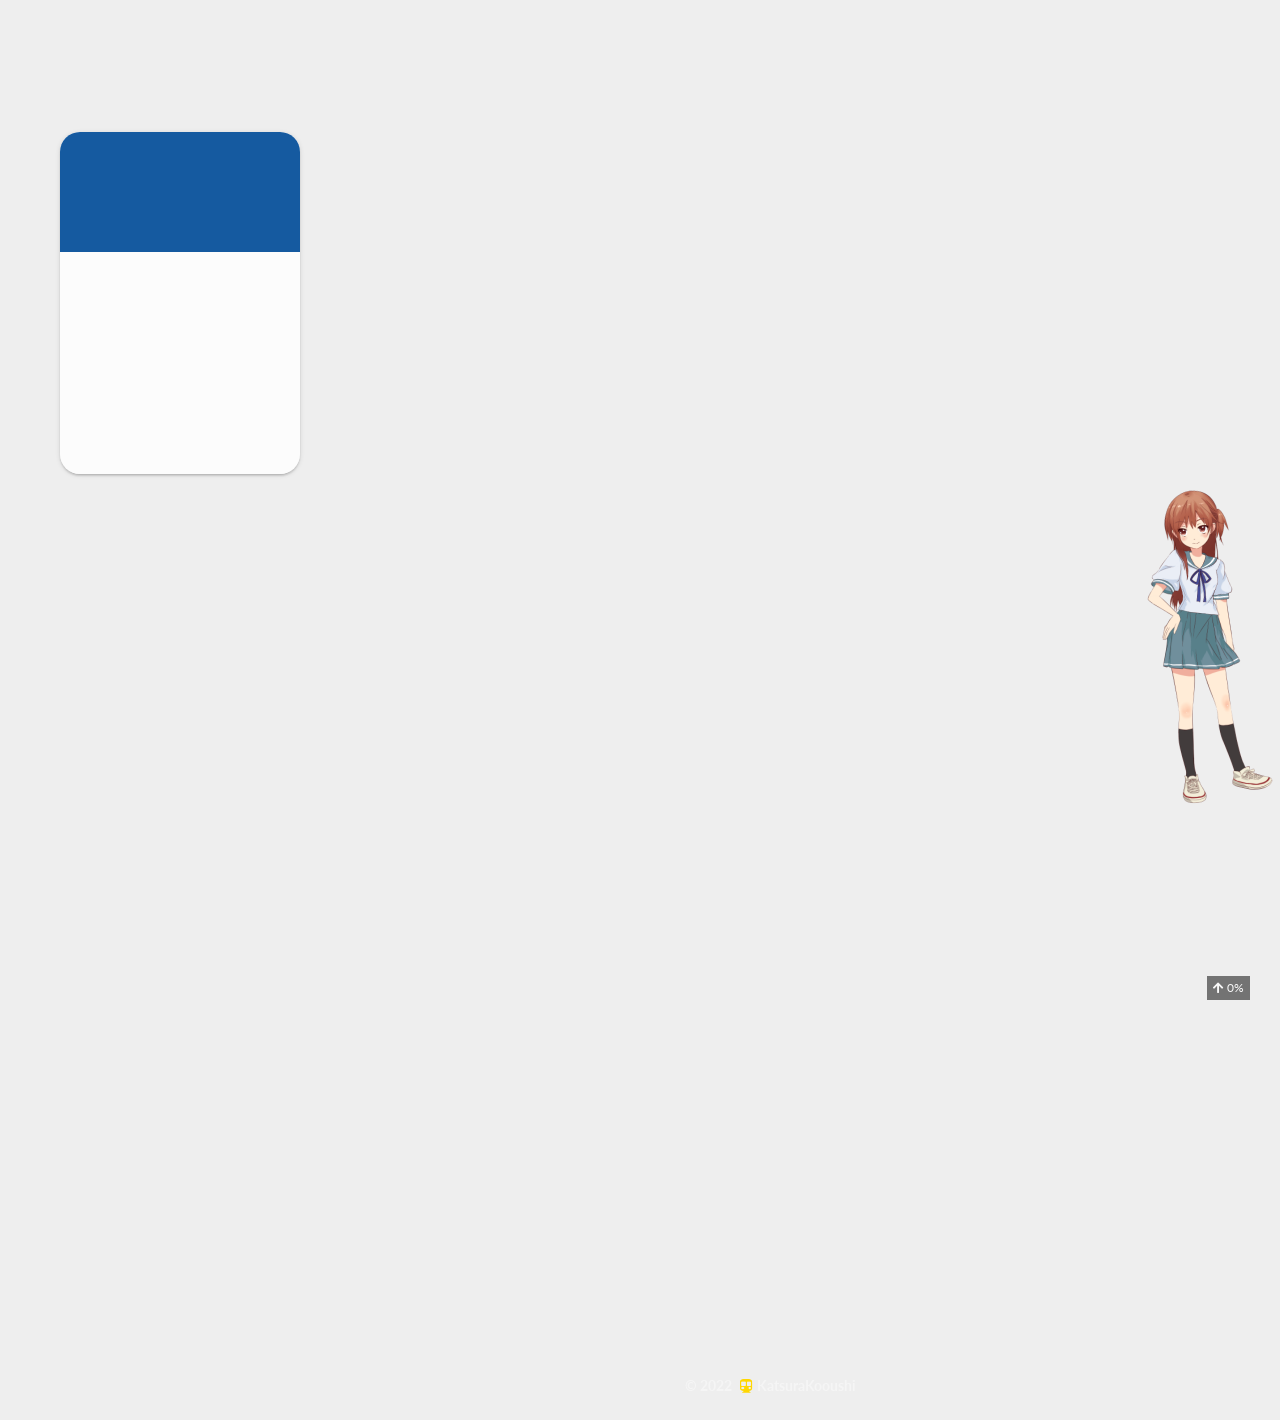
==== commit df7d2446: "Site updated: 2022-10-15 12:47:04" ====
--- a/index.html
+++ b/index.html
@@ -16,4 +16,4 @@
       let commentClass = event.target.classList[1];
       localStorage.setItem('comments_active', commentClass);
     });
-  }</script></div><div class="toggle sidebar-toggle"><span class="toggle-line toggle-line-first"></span> <span class="toggle-line toggle-line-middle"></span> <span class="toggle-line toggle-line-last"></span></div><aside class="sidebar"><div class="sidebar-inner"><ul class="sidebar-nav motion-element"><li class="sidebar-nav-toc">文章目錄</li><li class="sidebar-nav-overview">本站概要</li></ul><div class="post-toc-wrap sidebar-panel"></div><div class="site-overview-wrap sidebar-panel"><div class="site-author motion-element" itemprop="author" itemscope itemtype="http://schema.org/Person"><img class="site-author-image" itemprop="image" alt="" src="https://s1.ax1x.com/2022/10/13/xaDW4g.png"><p class="site-author-name" itemprop="name"></p><div class="site-description" itemprop="description">八咫鳥不會二度昭告天啟</div></div><div class="site-state-wrap motion-element"><nav class="site-state"><div class="site-state-item site-state-posts"><a href="/archives/"><span class="site-state-item-count">3</span> <span class="site-state-item-name">文章</span></a></div><div class="site-state-item site-state-categories"><a href="/categories/"><span class="site-state-item-count">2</span> <span class="site-state-item-name">分類</span></a></div></nav></div></div></div></aside><div id="sidebar-dimmer"></div></div></main><footer class="footer"><div class="footer-inner"><div class="copyright">&copy; <span itemprop="copyrightYear">2022</span> <span class="with-love"><i class="fa fa-subway"></i> </span><span class="author" itemprop="copyrightHolder">KatsuraKooushi</span></div></div></footer></div><script src="/lib/anime.min.js"></script><script src="//cdn.jsdelivr.net/npm/jquery@3/dist/jquery.min.js"></script><script src="//cdn.jsdelivr.net/gh/fancyapps/fancybox@3/dist/jquery.fancybox.min.js"></script><script src="/lib/velocity/velocity.min.js"></script><script src="/lib/velocity/velocity.ui.min.js"></script><script src="/js/utils.js"></script><script src="/js/motion.js"></script><script src="/js/schemes/pisces.js"></script><script src="/js/next-boot.js"></script><script src="/js/local-search.js"></script><script src="/live2dw/assets/L2Dwidget.min.js?094cbace49a39548bed64abff5988b05"></script><script>L2Dwidget.init({"pluginRootPath":"live2dw/","pluginJsPath":"assets/","tagMode":false,"model":{"jsonPath":"/live2dw/assets/hibiki.model.json"},"display":{"position":"right","width":150,"height":400,"vOffset":55},"mobile":{"show":false},"log":false,"pluginModelPath":"assets/"});</script></body></html>+  }</script></div><div class="toggle sidebar-toggle"><span class="toggle-line toggle-line-first"></span> <span class="toggle-line toggle-line-middle"></span> <span class="toggle-line toggle-line-last"></span></div><aside class="sidebar"><div class="sidebar-inner"><ul class="sidebar-nav motion-element"><li class="sidebar-nav-toc">文章目錄</li><li class="sidebar-nav-overview">本站概要</li></ul><div class="post-toc-wrap sidebar-panel"></div><div class="site-overview-wrap sidebar-panel"><div class="site-author motion-element" itemprop="author" itemscope itemtype="http://schema.org/Person"><img class="site-author-image" itemprop="image" alt="" src="https://s1.ax1x.com/2022/10/13/xaDW4g.png"><p class="site-author-name" itemprop="name"></p><div class="site-description" itemprop="description">八咫鳥不會二度昭告天啟</div></div><div class="site-state-wrap motion-element"><nav class="site-state"><div class="site-state-item site-state-posts"><a href="/archives/"><span class="site-state-item-count">3</span> <span class="site-state-item-name">文章</span></a></div><div class="site-state-item site-state-categories"><a href="/categories/"><span class="site-state-item-count">2</span> <span class="site-state-item-name">分類</span></a></div></nav></div></div></div></aside><div id="sidebar-dimmer"></div></div></main><footer class="footer"><div class="footer-inner"><div class="copyright">&copy; <span itemprop="copyrightYear">2022</span> <span class="with-love"><i class="fa fa-subway"></i> </span><span class="author" itemprop="copyrightHolder">KatsuraKooushi</span></div></div></footer></div><script src="/lib/anime.min.js"></script><script src="//cdn.jsdelivr.net/npm/jquery@3/dist/jquery.min.js"></script><script src="//cdn.jsdelivr.net/gh/fancyapps/fancybox@3/dist/jquery.fancybox.min.js"></script><script src="/lib/velocity/velocity.min.js"></script><script src="/lib/velocity/velocity.ui.min.js"></script><script src="/js/utils.js"></script><script src="/js/motion.js"></script><script src="/js/schemes/pisces.js"></script><script src="/js/next-boot.js"></script><script src="/js/local-search.js"></script><script src="/live2dw/assets/L2Dwidget.min.js?094cbace49a39548bed64abff5988b05"></script><script>L2Dwidget.init({pluginRootPath:"live2dw/",pluginJsPath:"assets/",tagMode:!1,model:{jsonPath:"/live2dw/assets/hibiki.model.json"},display:{position:"right",width:150,height:400,vOffset:55},mobile:{show:!1},log:!1,pluginModelPath:"assets/"})</script></body></html>
--- a/css/main.css
+++ b/css/main.css
@@ -1,3 +1,3 @@
-/* build time:Sat Oct 15 2022 12:32:30 GMT+0800 (中国标准时间)*/
-:root{--body-bg-color:#eee;--content-bg-color:#fff;--card-bg-color:#f5f5f5;--text-color:#555;--blockquote-color:#666;--link-color:#555;--link-hover-color:#222;--brand-color:#fff;--brand-hover-color:#fff;--table-row-odd-bg-color:#f9f9f9;--table-row-hover-bg-color:#f5f5f5;--menu-item-bg-color:#f5f5f5;--btn-default-bg:#fff;--btn-default-color:#555;--btn-default-border-color:#555;--btn-default-hover-bg:#222;--btn-default-hover-color:#fff;--btn-default-hover-border-color:#222}html{line-height:1.15;-webkit-text-size-adjust:100%}body{margin:0}main{display:block}h1{font-size:2em;margin:.67em 0}hr{box-sizing:content-box;height:0;overflow:visible}pre{font-family:monospace,monospace;font-size:1em}a{background:0 0}abbr[title]{border-bottom:none;text-decoration:underline;text-decoration:underline dotted}b,strong{font-weight:bolder}code,kbd,samp{font-family:monospace,monospace;font-size:1em}small{font-size:80%}sub,sup{font-size:75%;line-height:0;position:relative;vertical-align:baseline}sub{bottom:-.25em}sup{top:-.5em}img{border-style:none}button,input,optgroup,select,textarea{font-family:inherit;font-size:100%;line-height:1.15;margin:0}button,input{overflow:visible}button,select{text-transform:none}[type=button],[type=reset],[type=submit],button{-webkit-appearance:button}[type=button]::-moz-focus-inner,[type=reset]::-moz-focus-inner,[type=submit]::-moz-focus-inner,button::-moz-focus-inner{border-style:none;padding:0}[type=button]:-moz-focusring,[type=reset]:-moz-focusring,[type=submit]:-moz-focusring,button:-moz-focusring{outline:1px dotted ButtonText}fieldset{padding:.35em .75em .625em}legend{box-sizing:border-box;color:inherit;display:table;max-width:100%;padding:0;white-space:normal}progress{vertical-align:baseline}textarea{overflow:auto}[type=checkbox],[type=radio]{box-sizing:border-box;padding:0}[type=number]::-webkit-inner-spin-button,[type=number]::-webkit-outer-spin-button{height:auto}[type=search]{outline-offset:-2px;-webkit-appearance:textfield}[type=search]::-webkit-search-decoration{-webkit-appearance:none}::-webkit-file-upload-button{font:inherit;-webkit-appearance:button}details{display:block}summary{display:list-item}template{display:none}[hidden]{display:none}::selection{background:#262a30;color:#eee}body,html{height:100%}body{background:var(--body-bg-color);color:var(--text-color);font-family:Lato,"PingFang SC","Microsoft YaHei",sans-serif;font-size:1em;line-height:2}@media (max-width:991px){body{padding-left:0!important;padding-right:0!important}}h1,h2,h3,h4,h5,h6{font-family:'方正小标宋_GBK',Lato,"PingFang SC","Microsoft YaHei",sans-serif;font-weight:700;line-height:1.5;margin:20px 0 15px}h1{font-size:1.45em}h2{font-size:1.275em}h3{font-size:1.1em}h4{font-size:.925em}h5{font-size:.75em}h6{font-size:.575em}p{margin:0 0 20px 0}a,span.exturl{border-bottom:1px solid #999;color:var(--link-color);outline:0;text-decoration:none;overflow-wrap:break-word;word-wrap:break-word;cursor:pointer}a:hover,span.exturl:hover{border-bottom-color:var(--link-hover-color);color:var(--link-hover-color)}iframe,img,video{display:block;margin-left:auto;margin-right:auto;max-width:100%}hr{background-image:repeating-linear-gradient(-45deg,#ddd,#ddd 4px,transparent 4px,transparent 8px);border:0;height:3px;margin:40px 0}blockquote{border-left:4px solid #ddd;color:var(--blockquote-color);margin:0;padding:0 15px}blockquote cite::before{content:'-';padding:0 5px}dt{font-weight:700}dd{margin:0;padding:0}kbd{background-color:#f5f5f5;background-image:linear-gradient(#eee,#fff,#eee);border:1px solid #ccc;border-radius:.2em;box-shadow:.1em .1em .2em rgba(0,0,0,.1);color:#555;font-family:inherit;padding:.1em .3em;white-space:nowrap}.table-container{overflow:auto}table{border-collapse:collapse;border-spacing:0;font-size:.875em;margin:0 0 20px 0;width:100%}tbody tr:nth-of-type(odd){background:var(--table-row-odd-bg-color)}tbody tr:hover{background:var(--table-row-hover-bg-color)}caption,td,th{font-weight:400;padding:8px;vertical-align:middle}td,th{border:1px solid #ccc;border-bottom:3px solid #ddd}th{font-weight:700;padding-bottom:10px}td{border-bottom-width:1px}.btn{background:var(--btn-default-bg);border:2px solid var(--btn-default-border-color);border-radius:2px;color:var(--btn-default-color);display:inline-block;font-size:.875em;line-height:2;padding:0 20px;text-decoration:none;transition-property:background-color;transition-delay:0s;transition-duration:.2s;transition-timing-function:ease-in-out}.btn:hover{background:var(--btn-default-hover-bg);border-color:var(--btn-default-hover-border-color);color:var(--btn-default-hover-color)}.btn+.btn{margin:0 0 8px 8px}.btn .fa-fw{text-align:left;width:1.285714285714286em}.toggle{line-height:0}.toggle .toggle-line{background:#fff;display:inline-block;height:2px;left:0;position:relative;top:0;transition:all .4s;vertical-align:top;width:100%}.toggle .toggle-line:not(:first-child){margin-top:3px}.toggle.toggle-arrow .toggle-line-first{left:50%;top:2px;transform:rotate(45deg);width:50%}.toggle.toggle-arrow .toggle-line-middle{left:2px;width:90%}.toggle.toggle-arrow .toggle-line-last{left:50%;top:-2px;transform:rotate(-45deg);width:50%}.toggle.toggle-close .toggle-line-first{transform:rotate(-45deg);top:5px}.toggle.toggle-close .toggle-line-middle{opacity:0}.toggle.toggle-close .toggle-line-last{transform:rotate(45deg);top:-5px}.highlight-container{position:relative}.highlight-container .copy-btn:focus,.highlight-container:hover .copy-btn{opacity:1}.copy-btn{color:#333;cursor:pointer;line-height:1.6;opacity:0;padding:2px 6px;position:absolute;transition-delay:0s;transition-duration:.2s;transition-timing-function:ease-in-out;background-color:#eee;background-image:linear-gradient(#fcfcfc,#eee);border:1px solid #d5d5d5;border-radius:3px;font-size:.85em;right:4px;top:8px}.highlight,pre{background:#2d2d2d;color:#ccc;line-height:1.6;margin:0 auto 20px}code,pre{font-family:consolas,Menlo,monospace,"PingFang SC","Microsoft YaHei"}code{background:#eee;border-radius:3px;color:#555;padding:2px 4px;overflow-wrap:break-word;word-wrap:break-word}.highlight ::selection{background:#515151}.highlight pre{border:0;margin:0;padding:10px 0}.highlight table{border:0;margin:0;width:auto}.highlight td{border:0;padding:0}.highlight figcaption{background:#1b1b1b;color:#ccc;display:flex;font-size:.875em;justify-content:space-between;line-height:1.2;padding:.5em}.highlight figcaption a{color:#ccc}.highlight figcaption a:hover{border-bottom-color:#ccc}.highlight .gutter{-moz-user-select:none;-ms-user-select:none;-webkit-user-select:none;user-select:none}.highlight .gutter pre{background:#1b1b1b;color:#999;padding-left:10px;padding-right:10px;text-align:right}.highlight .code pre{background:#2d2d2d;padding-left:10px;width:100%}.gist table{width:auto}.gist table td{border:0}pre{overflow:auto;padding:10px}pre code{background:0 0;color:#ccc;font-size:.875em;padding:0;text-shadow:none}pre .deletion{background:maroon}pre .addition{background:green}pre .meta{color:#fc6;-moz-user-select:none;-ms-user-select:none;-webkit-user-select:none;user-select:none}pre .comment{color:#999}pre .attribute,pre .css .class,pre .css .id,pre .css .pseudo,pre .html .doctype,pre .name,pre .regexp,pre .ruby .constant,pre .tag,pre .variable,pre .xml .doctype,pre .xml .pi,pre .xml .tag .title{color:#f2777a}pre .built_in,pre .builtin-name,pre .command,pre .constant,pre .literal,pre .number,pre .params,pre .preprocessor{color:#f99157}pre .css .rules .attribute,pre .formula,pre .header,pre .inheritance,pre .ruby .class .title,pre .ruby .symbol,pre .special,pre .string,pre .symbol,pre .value,pre .xml .cdata{color:#9c9}pre .css .hexcolor,pre .title{color:#6cc}pre .coffeescript .title,pre .function,pre .javascript .title,pre .perl .sub,pre .python .decorator,pre .python .title,pre .ruby .function .title,pre .ruby .title .keyword{color:#69c}pre .javascript .function,pre .keyword{color:#c9c}.blockquote-center{border-left:none;margin:40px 0;padding:0;position:relative;text-align:center}.blockquote-center .fa{display:block;opacity:.6;position:absolute;width:100%}.blockquote-center .fa-quote-left{border-top:1px solid #ccc;text-align:left;top:-20px}.blockquote-center .fa-quote-right{border-bottom:1px solid #ccc;text-align:right;bottom:-20px}.blockquote-center div,.blockquote-center p{text-align:center}.post-body .group-picture img{margin:0 auto;padding:0 3px}.group-picture-row{margin-bottom:6px;overflow:hidden}.group-picture-column{float:left;margin-bottom:10px}.post-body .label{color:#555;display:inline;padding:0 2px}.post-body .label.default{background:#f0f0f0}.post-body .label.primary{background:#efe6f7}.post-body .label.info{background:#e5f2f8}.post-body .label.success{background:#e7f4e9}.post-body .label.warning{background:#fcf6e1}.post-body .label.danger{background:#fae8eb}.post-body .tabs{margin-bottom:20px}.post-body .tabs,.tabs-comment{display:block;padding-top:10px;position:relative}.post-body .tabs ul.nav-tabs,.tabs-comment ul.nav-tabs{display:flex;flex-wrap:wrap;margin:0;margin-bottom:-1px;padding:0}@media (max-width:413px){.post-body .tabs ul.nav-tabs,.tabs-comment ul.nav-tabs{display:block;margin-bottom:5px}}.post-body .tabs ul.nav-tabs li.tab,.tabs-comment ul.nav-tabs li.tab{border-bottom:1px solid #ddd;border-left:1px solid transparent;border-right:1px solid transparent;border-top:3px solid transparent;flex-grow:1;list-style-type:none;border-radius:0}@media (max-width:413px){.post-body .tabs ul.nav-tabs li.tab,.tabs-comment ul.nav-tabs li.tab{border-bottom:1px solid transparent;border-left:3px solid transparent;border-right:1px solid transparent;border-top:1px solid transparent}}@media (max-width:413px){.post-body .tabs ul.nav-tabs li.tab,.tabs-comment ul.nav-tabs li.tab{border-radius:0}}.post-body .tabs ul.nav-tabs li.tab a,.tabs-comment ul.nav-tabs li.tab a{border-bottom:initial;display:block;line-height:1.8;outline:0;padding:.25em .75em;text-align:center;transition-delay:0s;transition-duration:.2s;transition-timing-function:ease-out}.post-body .tabs ul.nav-tabs li.tab a i,.tabs-comment ul.nav-tabs li.tab a i{width:1.285714285714286em}.post-body .tabs ul.nav-tabs li.tab.active,.tabs-comment ul.nav-tabs li.tab.active{border-bottom:1px solid transparent;border-left:1px solid #ccc;border-right:1px solid #ccc;border-top:3px solid #fc6423}@media (max-width:413px){.post-body .tabs ul.nav-tabs li.tab.active,.tabs-comment ul.nav-tabs li.tab.active{border-bottom:1px solid #ccc;border-left:3px solid #fc6423;border-right:1px solid #ccc;border-top:1px solid #ccc}}.post-body .tabs ul.nav-tabs li.tab.active a,.tabs-comment ul.nav-tabs li.tab.active a{color:var(--link-color);cursor:default}.post-body .tabs .tab-content .tab-pane,.tabs-comment .tab-content .tab-pane{border:1px solid #ccc;border-top:0;padding:20px 20px 0 20px;border-radius:0}.post-body .tabs .tab-content .tab-pane:not(.active),.tabs-comment .tab-content .tab-pane:not(.active){display:none}.post-body .tabs .tab-content .tab-pane.active,.tabs-comment .tab-content .tab-pane.active{display:block}.post-body .tabs .tab-content .tab-pane.active:nth-of-type(1),.tabs-comment .tab-content .tab-pane.active:nth-of-type(1){border-radius:0}@media (max-width:413px){.post-body .tabs .tab-content .tab-pane.active:nth-of-type(1),.tabs-comment .tab-content .tab-pane.active:nth-of-type(1){border-radius:0}}.post-body .note{border-radius:3px;margin-bottom:20px;padding:1em;position:relative;border:1px solid #eee;border-left-width:5px}.post-body .note h2,.post-body .note h3,.post-body .note h4,.post-body .note h5,.post-body .note h6{margin-top:0;border-bottom:initial;margin-bottom:0;padding-top:0}.post-body .note blockquote:first-child,.post-body .note img:first-child,.post-body .note ol:first-child,.post-body .note p:first-child,.post-body .note pre:first-child,.post-body .note table:first-child,.post-body .note ul:first-child{margin-top:0}.post-body .note blockquote:last-child,.post-body .note img:last-child,.post-body .note ol:last-child,.post-body .note p:last-child,.post-body .note pre:last-child,.post-body .note table:last-child,.post-body .note ul:last-child{margin-bottom:0}.post-body .note.default{border-left-color:#777}.post-body .note.default h2,.post-body .note.default h3,.post-body .note.default h4,.post-body .note.default h5,.post-body .note.default h6{color:#777}.post-body .note.primary{border-left-color:#6f42c1}.post-body .note.primary h2,.post-body .note.primary h3,.post-body .note.primary h4,.post-body .note.primary h5,.post-body .note.primary h6{color:#6f42c1}.post-body .note.info{border-left-color:#428bca}.post-body .note.info h2,.post-body .note.info h3,.post-body .note.info h4,.post-body .note.info h5,.post-body .note.info h6{color:#428bca}.post-body .note.success{border-left-color:#5cb85c}.post-body .note.success h2,.post-body .note.success h3,.post-body .note.success h4,.post-body .note.success h5,.post-body .note.success h6{color:#5cb85c}.post-body .note.warning{border-left-color:#f0ad4e}.post-body .note.warning h2,.post-body .note.warning h3,.post-body .note.warning h4,.post-body .note.warning h5,.post-body .note.warning h6{color:#f0ad4e}.post-body .note.danger{border-left-color:#d9534f}.post-body .note.danger h2,.post-body .note.danger h3,.post-body .note.danger h4,.post-body .note.danger h5,.post-body .note.danger h6{color:#d9534f}.pagination .next,.pagination .page-number,.pagination .prev,.pagination .space{display:inline-block;margin:0 10px;padding:0 11px;position:relative;top:-1px}@media (max-width:767px){.pagination .next,.pagination .page-number,.pagination .prev,.pagination .space{margin:0 5px}}.pagination{border-top:1px solid #eee;margin:120px 0 0;text-align:center}.pagination .next,.pagination .page-number,.pagination .prev{border-bottom:0;border-top:1px solid #eee;transition-property:border-color;transition-delay:0s;transition-duration:.2s;transition-timing-function:ease-in-out}.pagination .next:hover,.pagination .page-number:hover,.pagination .prev:hover{border-top-color:#222}.pagination .space{margin:0;padding:0}.pagination .prev{margin-left:0}.pagination .next{margin-right:0}.pagination .page-number.current{background:#ccc;border-top-color:#ccc;color:#fff}@media (max-width:767px){.pagination{border-top:none}.pagination .next,.pagination .page-number,.pagination .prev{border-bottom:1px solid #eee;border-top:0;margin-bottom:10px;padding:0 10px}.pagination .next:hover,.pagination .page-number:hover,.pagination .prev:hover{border-bottom-color:#222}}.comments{margin-top:60px;overflow:hidden}.comment-button-group{display:flex;flex-wrap:wrap-reverse;justify-content:center;margin:1em 0}.comment-button-group .comment-button{margin:.1em .2em}.comment-button-group .comment-button.active{background:var(--btn-default-hover-bg);border-color:var(--btn-default-hover-border-color);color:var(--btn-default-hover-color)}.comment-position{display:none}.comment-position.active{display:block}.tabs-comment{background:var(--content-bg-color);margin-top:4em;padding-top:0}.tabs-comment .comments{border:0;box-shadow:none;margin-top:0;padding-top:0}.container{min-height:100%;position:relative}.main-inner{margin:0 auto;width:calc(100% - 20px)}@media (min-width:1200px){.main-inner{width:1160px}}@media (min-width:1600px){.main-inner{width:73%}}@media (max-width:767px){.content-wrap{padding:0 20px}}.header{background:0 0}.header-inner{margin:0 auto;width:calc(100% - 20px)}@media (min-width:1200px){.header-inner{width:1160px}}@media (min-width:1600px){.header-inner{width:73%}}.site-brand-container{display:flex;flex-shrink:0;padding:0 10px}.headband{background:url(https://s1.ax1x.com/2022/10/14/xw8F6U.png) no-repeat center center;height:131px}.site-meta{flex-grow:1;text-align:center}@media (max-width:767px){.site-meta{text-align:center}}.brand{border-bottom:none;color:var(--brand-color);display:inline-block;line-height:1.375em;padding:0 40px;position:relative}.brand:hover{color:var(--brand-hover-color)}.site-title{font-family:Lato,"PingFang SC","Microsoft YaHei",sans-serif;font-size:1.375em;font-weight:400;margin:0}.site-subtitle{color:#ddd;font-size:.85em;margin:10px 0}.use-motion .brand{opacity:0}.use-motion .custom-logo-image,.use-motion .site-subtitle,.use-motion .site-title{opacity:0;position:relative;top:-10px}.site-nav-right,.site-nav-toggle{display:none}@media (max-width:767px){.site-nav-right,.site-nav-toggle{display:flex;flex-direction:column;justify-content:center}}.site-nav-right .toggle,.site-nav-toggle .toggle{color:var(--text-color);padding:10px;width:22px}.site-nav-right .toggle .toggle-line,.site-nav-toggle .toggle .toggle-line{background:var(--text-color);border-radius:1px}.site-nav{display:block}@media (max-width:767px){.site-nav{clear:both;display:none}}.site-nav.site-nav-on{display:block}.menu{margin-top:20px;padding-left:0;text-align:center}.menu-item{display:inline-block;list-style:none;margin:0 10px}@media (max-width:767px){.menu-item{display:block;margin-top:10px}.menu-item.menu-item-search{display:none}}.menu-item a,.menu-item span.exturl{border-bottom:0;display:block;font-size:.85em;transition-property:border-color;transition-delay:0s;transition-duration:.2s;transition-timing-function:ease-in-out}@media (hover:none){.menu-item a:hover,.menu-item span.exturl:hover{border-bottom-color:transparent!important}}.menu-item .fa,.menu-item .fab,.menu-item .far,.menu-item .fas{margin-right:8px}.menu-item .badge{display:inline-block;font-weight:700;line-height:1;margin-left:.35em;margin-top:.35em;text-align:center;white-space:nowrap}@media (max-width:767px){.menu-item .badge{float:right;margin-left:0}}.menu .menu-item a:hover,.menu .menu-item span.exturl:hover,.menu-item-active a{background:var(--menu-item-bg-color)}.use-motion .menu-item{opacity:0}.sidebar{background:#222;bottom:0;box-shadow:inset 0 2px 6px #000;position:fixed;top:0}@media (max-width:991px){.sidebar{display:none}}.sidebar-inner{color:#999;padding:18px 10px;text-align:center}.cc-license{margin-top:10px;text-align:center}.cc-license .cc-opacity{border-bottom:none;opacity:.7}.cc-license .cc-opacity:hover{opacity:.9}.cc-license img{display:inline-block}.site-author-image{border:1px solid #eee;display:block;margin:0 auto;max-width:120px;padding:2px;border-radius:50%}.site-author-name{color:var(--text-color);font-weight:600;margin:0;text-align:center}.site-description{color:#999;font-size:.85em;margin-top:0;text-align:center}.links-of-author{margin-top:15px}.links-of-author a,.links-of-author span.exturl{border-bottom-color:#555;display:inline-block;font-size:.85em;margin-bottom:10px;margin-right:10px;vertical-align:middle}.links-of-author a::before,.links-of-author span.exturl::before{background:#a63cff;border-radius:50%;content:' ';display:inline-block;height:4px;margin-right:3px;vertical-align:middle;width:4px}.sidebar-button{margin-top:15px}.sidebar-button a{border:1px solid #fc6423;border-radius:4px;color:#fc6423;display:inline-block;padding:0 15px}.sidebar-button a .fa,.sidebar-button a .fab,.sidebar-button a .far,.sidebar-button a .fas{margin-right:5px}.sidebar-button a:hover{background:#fc6423;border:1px solid #fc6423;color:#fff}.sidebar-button a:hover .fa,.sidebar-button a:hover .fab,.sidebar-button a:hover .far,.sidebar-button a:hover .fas{color:#fff}.links-of-blogroll{font-size:.85em;margin-top:10px}.links-of-blogroll-title{font-size:.875em;font-weight:600;margin-top:0}.links-of-blogroll-list{list-style:none;margin:0;padding:0}#sidebar-dimmer{display:none}@media (max-width:767px){#sidebar-dimmer{background:#000;display:block;height:100%;left:100%;opacity:0;position:fixed;top:0;width:100%;z-index:1100}.sidebar-active+#sidebar-dimmer{opacity:.7;transform:translateX(-100%);transition:opacity .5s}}.sidebar-nav{margin:0;padding-bottom:20px;padding-left:0}.sidebar-nav li{border-bottom:1px solid transparent;color:var(--text-color);cursor:pointer;display:inline-block;font-size:.875em}.sidebar-nav li.sidebar-nav-overview{margin-left:10px}.sidebar-nav li:hover{color:#fc6423}.sidebar-nav .sidebar-nav-active{border-bottom-color:#fc6423;color:#fc6423}.sidebar-nav .sidebar-nav-active:hover{color:#fc6423}.sidebar-panel{display:none;overflow-x:hidden;overflow-y:auto}.sidebar-panel-active{display:block}.sidebar-toggle{background:#222;bottom:45px;cursor:pointer;height:14px;left:30px;padding:5px;position:fixed;width:14px;z-index:1300}@media (max-width:991px){.sidebar-toggle{left:20px;opacity:.8;display:none}}.sidebar-toggle:hover .toggle-line{background:#fc6423}.post-toc{font-size:.875em}.post-toc ol{list-style:none;margin:0;padding:0 2px 5px 10px;text-align:left}.post-toc ol>ol{padding-left:0}.post-toc ol a{transition-property:all;transition-delay:0s;transition-duration:.2s;transition-timing-function:ease-in-out}.post-toc .nav-item{line-height:1.8;overflow:hidden;text-overflow:ellipsis;white-space:nowrap}.post-toc .nav .nav-child{display:none}.post-toc .nav .active>.nav-child{display:block}.post-toc .nav .active-current>.nav-child{display:block}.post-toc .nav .active-current>.nav-child>.nav-item{display:block}.post-toc .nav .active>a{border-bottom-color:#fc6423;color:#fc6423}.post-toc .nav .active-current>a{color:#fc6423}.post-toc .nav .active-current>a:hover{color:#fc6423}.site-state{display:flex;justify-content:center;line-height:1.4;margin-top:10px;overflow:hidden;text-align:center;white-space:nowrap}.site-state-item{padding:0 15px}.site-state-item:not(:first-child){border-left:1px solid #eee}.site-state-item a{border-bottom:none}.site-state-item-count{display:block;font-size:1em;font-weight:600;text-align:center}.site-state-item-name{color:#999;font-size:.85em}.footer{color:#f5f5f5;font-size:.875em;padding:20px 0;font-weight:700}.footer.footer-fixed{bottom:0;left:0;position:absolute;right:0}.footer-inner{box-sizing:border-box;margin:0 auto;text-align:center;width:calc(100% - 20px)}@media (min-width:1200px){.footer-inner{width:1160px}}@media (min-width:1600px){.footer-inner{width:73%}}.languages{display:inline-block;font-size:1.125em;position:relative}.languages .lang-select-label span{margin:0 .5em}.languages .lang-select{height:100%;left:0;opacity:0;position:absolute;top:0;width:100%}.with-love{color:gold;display:inline-block;margin:0 5px}.powered-by,.theme-info{display:inline-block}@-moz-keyframes iconAnimate{0%,100%{transform:scale(1)}10%,30%{transform:scale(.9)}20%,40%,60%,80%{transform:scale(1.1)}50%,70%{transform:scale(1.1)}}@-webkit-keyframes iconAnimate{0%,100%{transform:scale(1)}10%,30%{transform:scale(.9)}20%,40%,60%,80%{transform:scale(1.1)}50%,70%{transform:scale(1.1)}}@-o-keyframes iconAnimate{0%,100%{transform:scale(1)}10%,30%{transform:scale(.9)}20%,40%,60%,80%{transform:scale(1.1)}50%,70%{transform:scale(1.1)}}@keyframes iconAnimate{0%,100%{transform:scale(1)}10%,30%{transform:scale(.9)}20%,40%,60%,80%{transform:scale(1.1)}50%,70%{transform:scale(1.1)}}.back-to-top{font-size:12px;text-align:center;transition-delay:0s;transition-duration:.2s;transition-timing-function:ease-in-out}.back-to-top{background:#222;bottom:-100px;box-sizing:border-box;color:#fff;cursor:pointer;left:30px;opacity:.6;padding:0 6px;position:fixed;transition-property:bottom;z-index:1300;width:initial}.back-to-top:hover{color:#fc6423}.back-to-top.back-to-top-on{bottom:30px}@media (max-width:991px){.back-to-top{left:20px;opacity:.8}}.post-body{font-family:STFangSong,Lato,"PingFang SC","Microsoft YaHei",sans-serif;overflow-wrap:break-word;word-wrap:break-word}@media (min-width:1200px){.post-body{font-size:1.125em}}.post-body .exturl .fa{font-size:.875em;margin-left:4px}.post-body .figure .caption,.post-body .image-caption{color:#999;font-size:.875em;font-weight:700;line-height:1;margin:-20px auto 15px;text-align:center}.post-sticky-flag{display:inline-block;transform:rotate(30deg)}.post-button{margin-top:40px;text-align:center}.use-motion .comments,.use-motion .pagination,.use-motion .post-block{opacity:0}.use-motion .post-header{opacity:0}.use-motion .post-body{opacity:0}.use-motion .collection-header{opacity:0}.posts-collapse{margin-left:35px;position:relative}@media (max-width:767px){.posts-collapse{margin-left:0;margin-right:0}}.posts-collapse .collection-title{font-size:1.125em;position:relative}.posts-collapse .collection-title::before{background:#999;border:1px solid #fff;border-radius:50%;content:' ';height:10px;left:0;margin-left:-6px;margin-top:-4px;position:absolute;top:50%;width:10px}.posts-collapse .collection-year{font-size:1.5em;font-weight:700;margin:60px 0;position:relative}.posts-collapse .collection-year::before{background:#bbb;border-radius:50%;content:' ';height:8px;left:0;margin-left:-4px;margin-top:-4px;position:absolute;top:50%;width:8px}.posts-collapse .collection-header{display:block;margin:0 0 0 20px}.posts-collapse .collection-header small{color:#bbb;margin-left:5px}.posts-collapse .post-header{border-bottom:1px dashed #ccc;margin:30px 0;padding-left:15px;position:relative;transition-property:border;transition-delay:0s;transition-duration:.2s;transition-timing-function:ease-in-out}.posts-collapse .post-header::before{background:#bbb;border:1px solid #fff;border-radius:50%;content:' ';height:6px;left:0;margin-left:-4px;position:absolute;top:.8em;transition-property:background;width:6px;transition-delay:0s;transition-duration:.2s;transition-timing-function:ease-in-out}.posts-collapse .post-header:hover{border-bottom-color:#666}.posts-collapse .post-header:hover::before{background:#222}.posts-collapse .post-meta{display:inline;font-size:.8em;margin-right:10px}.posts-collapse .post-title{display:inline}.posts-collapse .post-title a,.posts-collapse .post-title span.exturl{border-bottom:none;color:var(--link-color)}.posts-collapse .post-title .fa-external-link-alt{font-size:.875em;margin-left:5px}.posts-collapse::before{background:#f5f5f5;content:' ';height:100%;left:0;margin-left:-2px;position:absolute;top:1.25em;width:4px}.post-eof{background:#ccc;height:1px;margin:80px auto 60px;text-align:center;width:8%}.post-block:last-of-type .post-eof{display:none}.content{padding-top:40px}@media (min-width:992px){.post-body{text-align:justify}}@media (max-width:991px){.post-body{text-align:justify}}.post-body h1,.post-body h2,.post-body h3,.post-body h4,.post-body h5,.post-body h6{padding-top:10px}.post-body h1 .header-anchor,.post-body h2 .header-anchor,.post-body h3 .header-anchor,.post-body h4 .header-anchor,.post-body h5 .header-anchor,.post-body h6 .header-anchor{border-bottom-style:none;color:#ccc;float:right;margin-left:10px;visibility:hidden}.post-body h1 .header-anchor:hover,.post-body h2 .header-anchor:hover,.post-body h3 .header-anchor:hover,.post-body h4 .header-anchor:hover,.post-body h5 .header-anchor:hover,.post-body h6 .header-anchor:hover{color:inherit}.post-body h1:hover .header-anchor,.post-body h2:hover .header-anchor,.post-body h3:hover .header-anchor,.post-body h4:hover .header-anchor,.post-body h5:hover .header-anchor,.post-body h6:hover .header-anchor{visibility:visible}.post-body iframe,.post-body img,.post-body video{margin-bottom:20px}.post-body .video-container{height:0;margin-bottom:20px;overflow:hidden;padding-top:75%;position:relative;width:100%}.post-body .video-container embed,.post-body .video-container iframe,.post-body .video-container object{height:100%;left:0;margin:0;position:absolute;top:0;width:100%}.post-gallery{align-items:center;display:grid;grid-gap:10px;grid-template-columns:1fr 1fr 1fr;margin-bottom:20px}@media (max-width:767px){.post-gallery{grid-template-columns:1fr 1fr}}.post-gallery a{border:0}.post-gallery img{margin:0}.posts-expand .post-header{font-size:1.125em}.posts-expand .post-title{font-size:1.5em;font-weight:400;margin:initial;text-align:center;overflow-wrap:break-word;word-wrap:break-word}.posts-expand .post-title-link{border-bottom:none;color:var(--link-color);display:inline-block;position:relative;vertical-align:top}.posts-expand .post-title-link::before{background:var(--link-color);bottom:0;content:'';height:2px;left:0;position:absolute;transform:scaleX(0);visibility:hidden;width:100%;transition-delay:0s;transition-duration:.2s;transition-timing-function:ease-in-out}.posts-expand .post-title-link:hover::before{transform:scaleX(1);visibility:visible}.posts-expand .post-title-link .fa-external-link-alt{font-size:.875em;margin-left:5px}.posts-expand .post-meta{color:#999;font-family:STFangSong,Lato,"PingFang SC","Microsoft YaHei",sans-serif;font-size:.8em;margin:3px 0 60px 0;text-align:center}.posts-expand .post-meta .post-description{font-size:.875em;margin-top:2px}.posts-expand .post-meta time{border-bottom:1px dashed #999;cursor:pointer}.post-meta .post-meta-item+.post-meta-item::before{content:'|';margin:0 .5em}.post-meta-divider{margin:0 .5em}.post-meta-item-icon{margin-right:3px}@media (max-width:991px){.post-meta-item-icon{display:inline-block}}.post-meta-item-text{display:none}@media (max-width:991px){.post-meta-item-text{display:none}}.post-nav{border-top:1px solid #eee;display:flex;justify-content:space-between;margin-top:15px;padding:10px 5px 0}.post-nav-item{flex:1}.post-nav-item a{border-bottom:none;display:block;font-size:.875em;line-height:1.6;position:relative}.post-nav-item a:active{top:2px}.post-nav-item .fa{font-size:.8em}.post-nav-item:first-child{margin-right:15px}.post-nav-item:first-child .fa{margin-right:5px}.post-nav-item:last-child{margin-left:15px;text-align:right}.post-nav-item:last-child .fa{margin-left:5px}.rtl.post-body a,.rtl.post-body h1,.rtl.post-body h2,.rtl.post-body h3,.rtl.post-body h4,.rtl.post-body h5,.rtl.post-body h6,.rtl.post-body li,.rtl.post-body ol,.rtl.post-body p,.rtl.post-body ul{direction:rtl;font-family:UKIJ Ekran}.rtl.post-title{font-family:UKIJ Ekran}.post-tags{margin-top:40px;text-align:center}.post-tags a{display:inline-block;font-size:.85em}.post-tags a:not(:last-child){margin-right:10px}.post-widgets{border-top:1px solid #eee;margin-top:15px;text-align:center}.wp_rating{height:20px;line-height:20px;margin-top:10px;padding-top:6px;text-align:center}.social-like{display:flex;font-size:.875em;justify-content:center;text-align:center}.reward-container{margin:20px auto;padding:10px 0;text-align:center;width:90%}.reward-container button{background:0 0;border:1px solid #fc6423;border-radius:0;color:#fc6423;cursor:pointer;line-height:2;outline:0;padding:0 15px;vertical-align:text-top}.reward-container button:hover{background:#fc6423;border:1px solid transparent;color:#fa9366}#qr{padding-top:20px}#qr a{border:0}#qr img{display:inline-block;margin:.8em 2em 0 2em;max-width:100%;width:180px}#qr p{text-align:center}.category-all-page .category-all-title{text-align:center}.category-all-page .category-all{margin-top:20px}.category-all-page .category-list{list-style:none;margin:0;padding:0}.category-all-page .category-list-item{margin:5px 10px}.category-all-page .category-list-count{color:#bbb}.category-all-page .category-list-count::before{content:' (';display:inline}.category-all-page .category-list-count::after{content:') ';display:inline}.category-all-page .category-list-child{padding-left:10px}.event-list{padding:0}.event-list hr{background:#222;margin:20px 0 45px 0}.event-list hr::after{background:#222;color:#fff;content:'NOW';display:inline-block;font-weight:700;padding:0 5px;text-align:right}.event-list .event{background:#222;margin:20px 0;min-height:40px;padding:15px 0 15px 10px}.event-list .event .event-summary{color:#fff;margin:0;padding-bottom:3px}.event-list .event .event-summary::before{animation:dot-flash 1s alternate infinite ease-in-out;color:#fff;content:'\f111';display:inline-block;font-size:10px;margin-right:25px;vertical-align:middle;font-family:'Font Awesome 5 Free';font-weight:900}.event-list .event .event-relative-time{color:#bbb;display:inline-block;font-size:12px;font-weight:400;padding-left:12px}.event-list .event .event-details{color:#fff;display:block;line-height:18px;margin-left:56px;padding-bottom:6px;padding-top:3px;text-indent:-24px}.event-list .event .event-details::before{color:#fff;display:inline-block;margin-right:9px;text-align:center;text-indent:0;width:14px;font-family:'Font Awesome 5 Free';font-weight:900}.event-list .event .event-details.event-location::before{content:'\f041'}.event-list .event .event-details.event-duration::before{content:'\f017'}.event-list .event-past{background:#f5f5f5}.event-list .event-past .event-details,.event-list .event-past .event-summary{color:#bbb;opacity:.9}.event-list .event-past .event-details::before,.event-list .event-past .event-summary::before{animation:none;color:#bbb}@-moz-keyframes dot-flash{from{opacity:1;transform:scale(1)}to{opacity:0;transform:scale(.8)}}@-webkit-keyframes dot-flash{from{opacity:1;transform:scale(1)}to{opacity:0;transform:scale(.8)}}@-o-keyframes dot-flash{from{opacity:1;transform:scale(1)}to{opacity:0;transform:scale(.8)}}@keyframes dot-flash{from{opacity:1;transform:scale(1)}to{opacity:0;transform:scale(.8)}}ul.breadcrumb{font-size:.8em;list-style:none;margin:1em 0;padding:0 2em;text-align:center}ul.breadcrumb li{display:inline}ul.breadcrumb li+li::before{content:'/\00a0';font-weight:400;padding:.5em}ul.breadcrumb li+li:last-child{font-weight:700}.tag-cloud{text-align:center}.tag-cloud a{display:inline-block;margin:10px}.tag-cloud a:hover{color:var(--link-hover-color)!important}.search-pop-overlay{background:rgba(0,0,0,0);height:100%;left:0;position:fixed;top:0;transition:visibility 0s linear .2s,background .2s;visibility:hidden;width:100%;z-index:1400}.search-pop-overlay.search-active{background:rgba(0,0,0,.3);transition:background .2s;visibility:visible}.search-popup{background:var(--card-bg-color);border-radius:5px;height:80%;left:calc(50% - 350px);position:fixed;top:10%;transform:scale(0);transition:transform .2s;width:700px;z-index:1500}.search-active .search-popup{transform:scale(1)}@media (max-width:767px){.search-popup{border-radius:0;height:100%;left:0;margin:0;top:0;width:100%}}.search-popup .popup-btn-close,.search-popup .search-icon{color:#999;font-size:18px;padding:0 10px}.search-popup .popup-btn-close{cursor:pointer}.search-popup .popup-btn-close:hover .fa{color:#222}.search-popup .search-header{background:#eee;border-top-left-radius:5px;border-top-right-radius:5px;display:flex;padding:5px}.search-popup input.search-input{background:0 0;border:0;outline:0;width:100%}.search-popup input.search-input::-webkit-search-cancel-button{display:none}.search-popup .search-input-container{flex-grow:1;padding:2px}.search-popup ul.search-result-list{margin:0 5px;padding:0;width:100%}.search-popup p.search-result{border-bottom:1px dashed #ccc;padding:5px 0}.search-popup a.search-result-title{font-weight:700}.search-popup .search-keyword{border-bottom:1px dashed #ff2a2a;color:#ff2a2a;font-weight:700}.search-popup #search-result{display:flex;height:calc(100% - 55px);overflow:auto;padding:5px 25px}.search-popup #no-result{color:#ccc;margin:auto}.header{margin:0 auto;position:relative;width:calc(100% - 20px)}@media (min-width:1200px){.header{width:1160px}}@media (min-width:1600px){.header{width:73%}}@media (max-width:991px){.header{width:auto}}.header-inner{background:var(--content-bg-color);border-radius:20px 20px 20px 20px;box-shadow:0 2px 2px 0 rgba(0,0,0,.12),0 3px 1px -2px rgba(0,0,0,.06),0 1px 5px 0 rgba(0,0,0,.12);overflow:hidden;padding:0;position:absolute;top:1px;width:240px}@media (min-width:1200px){.header-inner{width:240px}}@media (max-width:991px){.header-inner{border-radius:initial;position:relative;width:auto}}.main-inner{align-items:flex-start;display:flex;justify-content:space-between;flex-direction:row-reverse}@media (max-width:991px){.main-inner{width:auto}}.content-wrap{background:var(--content-bg-color);border-radius:20px 20px 20px 20px;box-shadow:0 2px 2px 0 rgba(0,0,0,.12),0 3px 1px -2px rgba(0,0,0,.06),0 1px 5px 0 rgba(0,0,0,.12);box-sizing:border-box;padding:40px;width:calc(100% - 252px)}@media (max-width:991px){.content-wrap{border-radius:initial;padding:20px;width:100%}}.footer-inner{padding-left:260px}.back-to-top{left:auto;right:30px}@media (max-width:991px){.back-to-top{right:20px}}@media (max-width:991px){.footer-inner{padding-left:0;padding-right:0;width:auto}}.site-brand-container{background:#222}@media (max-width:991px){.site-brand-container{box-shadow:0 0 16px rgba(0,0,0,.5)}}.site-meta{padding:20px 0}.brand{padding:0}.site-subtitle{margin:10px 10px 0}.custom-logo-image{margin-top:20px}@media (max-width:991px){.custom-logo-image{display:none}}@media (min-width:768px) and (max-width:991px){.site-nav-right,.site-nav-toggle{display:flex;flex-direction:column;justify-content:center}}.site-nav-right .toggle,.site-nav-toggle .toggle{color:#fff}.site-nav-right .toggle .toggle-line,.site-nav-toggle .toggle .toggle-line{background:#fff}@media (min-width:768px) and (max-width:991px){.site-nav{display:none}}.menu .menu-item{display:block;margin:0}.menu .menu-item a,.menu .menu-item span.exturl{padding:5px 20px;position:relative;text-align:left;transition-property:background-color}@media (max-width:991px){.menu .menu-item.menu-item-search{display:none}}.menu .menu-item .badge{background:#ccc;border-radius:10px;color:#fff;float:right;padding:2px 5px;text-shadow:1px 1px 0 rgba(0,0,0,.1);vertical-align:middle}.main-menu .menu-item-active a::after{background:#bbb;border-radius:50%;content:' ';height:6px;margin-top:-3px;position:absolute;right:15px;top:50%;width:6px}.sub-menu{background:var(--content-bg-color);border-bottom:1px solid #ccc;margin:0;padding:6px 0}.sub-menu .menu-item{display:inline-block}.sub-menu .menu-item a,.sub-menu .menu-item span.exturl{background:0 0;margin:5px 10px;padding:initial}.sub-menu .menu-item a:hover,.sub-menu .menu-item span.exturl:hover{background:0 0;color:#fc6423}.sub-menu .menu-item-active a{border-bottom-color:#fc6423;color:#fc6423}.sub-menu .menu-item-active a:hover{border-bottom-color:#fc6423}.sidebar{background:var(--body-bg-color);box-shadow:none;margin-top:100%;position:static;width:240px}@media (max-width:991px){.sidebar{display:none}}.sidebar-toggle{display:none}.sidebar-inner{background:var(--content-bg-color);border-radius:20px;box-shadow:0 2px 2px 0 rgba(0,0,0,.12),0 3px 1px -2px rgba(0,0,0,.06),0 1px 5px 0 rgba(0,0,0,.12),0 -1px .5px 0 rgba(0,0,0,.09);box-sizing:border-box;color:var(--text-color);width:240px;opacity:0}.sidebar-inner.affix{position:fixed;top:12px}.sidebar-inner.affix-bottom{position:absolute}.site-state-item{padding:0 10px}.sidebar-button{border-bottom:1px dotted #ccc;border-top:1px dotted #ccc;margin-top:10px;text-align:center}.sidebar-button a{border:0;color:#fc6423;display:block}.sidebar-button a:hover{background:0 0;border:0;color:#e34603}.sidebar-button a:hover .fa,.sidebar-button a:hover .fab,.sidebar-button a:hover .far,.sidebar-button a:hover .fas{color:#e34603}.links-of-author{display:flex;flex-wrap:wrap;margin-top:10px;justify-content:center}.links-of-author-item{margin:5px 0 0;width:50%}.links-of-author-item a,.links-of-author-item span.exturl{box-sizing:border-box;display:inline-block;margin-bottom:0;margin-right:0;max-width:216px;overflow:hidden;padding:0 5px;text-overflow:ellipsis;white-space:nowrap}.links-of-author-item a,.links-of-author-item span.exturl{border-bottom:none;display:block;text-decoration:none}.links-of-author-item a::before,.links-of-author-item span.exturl::before{display:none}.links-of-author-item a:hover,.links-of-author-item span.exturl:hover{background:var(--body-bg-color);border-radius:4px}.links-of-author-item .fa,.links-of-author-item .fab,.links-of-author-item .far,.links-of-author-item .fas{margin-right:2px}.links-of-blogroll-item{padding:0}.content-wrap{background:initial;box-shadow:initial;padding:initial}.post-block{background:var(--content-bg-color);border-radius:20px 20px 20px 20px;box-shadow:0 2px 2px 0 rgba(0,0,0,.12),0 3px 1px -2px rgba(0,0,0,.06),0 1px 5px 0 rgba(0,0,0,.12);padding:40px}.post-block+.post-block{border-radius:20px;box-shadow:0 2px 2px 0 rgba(0,0,0,.12),0 3px 1px -2px rgba(0,0,0,.06),0 1px 5px 0 rgba(0,0,0,.12),0 -1px .5px 0 rgba(0,0,0,.09);margin-top:12px}.comments{background:var(--content-bg-color);border-radius:20px;box-shadow:0 2px 2px 0 rgba(0,0,0,.12),0 3px 1px -2px rgba(0,0,0,.06),0 1px 5px 0 rgba(0,0,0,.12),0 -1px .5px 0 rgba(0,0,0,.09);margin-top:12px;padding:40px}.tabs-comment{margin-top:1em}.content{padding-top:5px}.post-eof{display:none}.pagination{background:var(--content-bg-color);border-radius:20px;border-top:initial;box-shadow:0 2px 2px 0 rgba(0,0,0,.12),0 3px 1px -2px rgba(0,0,0,.06),0 1px 5px 0 rgba(0,0,0,.12),0 -1px .5px 0 rgba(0,0,0,.09);margin:12px 0 0;padding:10px 0 10px}.pagination .next,.pagination .page-number,.pagination .prev{margin-bottom:initial;top:initial}.main{padding-bottom:initial}.footer{bottom:auto}.sub-menu{border-bottom:initial;box-shadow:0 2px 2px 0 rgba(0,0,0,.12),0 3px 1px -2px rgba(0,0,0,.06),0 1px 5px 0 rgba(0,0,0,.12)}.sub-menu+.content .post-block{box-shadow:0 2px 2px 0 rgba(0,0,0,.12),0 3px 1px -2px rgba(0,0,0,.06),0 1px 5px 0 rgba(0,0,0,.12),0 -1px .5px 0 rgba(0,0,0,.09);margin-top:12px}@media (min-width:768px) and (max-width:991px){.sub-menu+.content .post-block{margin-top:10px}}@media (max-width:767px){.sub-menu+.content .post-block{margin-top:8px}}.post-body h1,.post-body h2{border-bottom:1px solid #eee}.post-body h3{border-bottom:1px dotted #eee}@media (min-width:768px) and (max-width:991px){.content-wrap{padding:10px}.posts-expand .post-button{margin-top:20px}.post-block{border-radius:20px;box-shadow:0 2px 2px 0 rgba(0,0,0,.12),0 3px 1px -2px rgba(0,0,0,.06),0 1px 5px 0 rgba(0,0,0,.12),0 -1px .5px 0 rgba(0,0,0,.09);padding:20px}.post-block+.post-block{margin-top:10px}.comments{margin-top:10px;padding:10px 20px}.pagination{margin:10px 0 0}}@media (max-width:767px){.content-wrap{padding:8px}.posts-expand .post-button{margin:12px 0}.post-block{border-radius:20px;box-shadow:0 2px 2px 0 rgba(0,0,0,.12),0 3px 1px -2px rgba(0,0,0,.06),0 1px 5px 0 rgba(0,0,0,.12),0 -1px .5px 0 rgba(0,0,0,.09);min-height:auto;padding:12px}.post-block+.post-block{margin-top:8px}.comments{margin-top:8px;padding:10px 12px}.pagination{margin:8px 0 0}}body{background-image:url(https://s1.ax1x.com/2022/10/13/xaDm7T.png);background-repeat:no-repeat;background-attachment:fixed;background-position:40% 50%;color:var(--text-color);background-size:cover;-webkit-background-size:cover;-o-background-size:cover;-moz-background-size:cover;-ms-background-size:cover}body:before{content:' ';position:fixed;z-index:-1;top:0;right:0;bottom:0;left:0;background:url(https://s1.ax1x.com/2022/10/13/xaDm7T.png) 40% 50% no-repeat;background-size:cover}.sidebar{background-color:transparent;opacity:.8}.header-inner{background:rgba(255,255,255,.8)}.post-block{background:rgba(255,255,255,.8) none repeat scroll!important}.post{margin-top:10px;margin-bottom:60px;padding:25px;-webkit-box-shadow:0 0 5px rgba(202,203,203,.5);-moz-box-shadow:0 0 5px rgba(202,203,204,.5)}.site-title{font-size:22px!important;font-family:Rockwell!important}.site-subtitle{font-size:18px!important;font-family:'Ms Gothic'!important}.site-description{font-size:16px!important;font-family:FZBeiWeiKaiShu-Z15!important}.post-body p{text-indent:2em}.highlight{border-radius:15px;background-color:#2d2d2d;overflow:auto;border-width:1px 1px 1px 2px;border-style:solid solid solid solid;border-color:#aaa #aaa #aaa #000;border-image:initial;position:relative}code{padding:2px 4px;overflow-wrap:break-word;word-wrap:break-word;color:#ff7600;background:#fbf7f8;border-radius:3px;font-size:15px;font-weight:400}.site-brand-container{background:#155aa0}
+/* build time:Sat Oct 15 2022 12:47:04 GMT+0800 (中国标准时间)*/
+:root{--body-bg-color:#eee;--content-bg-color:#fff;--card-bg-color:#f5f5f5;--text-color:#555;--blockquote-color:#666;--link-color:#555;--link-hover-color:#222;--brand-color:#fff;--brand-hover-color:#fff;--table-row-odd-bg-color:#f9f9f9;--table-row-hover-bg-color:#f5f5f5;--menu-item-bg-color:#f5f5f5;--btn-default-bg:#fff;--btn-default-color:#555;--btn-default-border-color:#555;--btn-default-hover-bg:#222;--btn-default-hover-color:#fff;--btn-default-hover-border-color:#222}html{line-height:1.15;-webkit-text-size-adjust:100%}body{margin:0}main{display:block}h1{font-size:2em;margin:.67em 0}hr{box-sizing:content-box;height:0;overflow:visible}pre{font-family:monospace,monospace;font-size:1em}a{background:0 0}abbr[title]{border-bottom:none;text-decoration:underline;text-decoration:underline dotted}b,strong{font-weight:bolder}code,kbd,samp{font-family:monospace,monospace;font-size:1em}small{font-size:80%}sub,sup{font-size:75%;line-height:0;position:relative;vertical-align:baseline}sub{bottom:-.25em}sup{top:-.5em}img{border-style:none}button,input,optgroup,select,textarea{font-family:inherit;font-size:100%;line-height:1.15;margin:0}button,input{overflow:visible}button,select{text-transform:none}[type=button],[type=reset],[type=submit],button{-webkit-appearance:button}[type=button]::-moz-focus-inner,[type=reset]::-moz-focus-inner,[type=submit]::-moz-focus-inner,button::-moz-focus-inner{border-style:none;padding:0}[type=button]:-moz-focusring,[type=reset]:-moz-focusring,[type=submit]:-moz-focusring,button:-moz-focusring{outline:1px dotted ButtonText}fieldset{padding:.35em .75em .625em}legend{box-sizing:border-box;color:inherit;display:table;max-width:100%;padding:0;white-space:normal}progress{vertical-align:baseline}textarea{overflow:auto}[type=checkbox],[type=radio]{box-sizing:border-box;padding:0}[type=number]::-webkit-inner-spin-button,[type=number]::-webkit-outer-spin-button{height:auto}[type=search]{outline-offset:-2px;-webkit-appearance:textfield}[type=search]::-webkit-search-decoration{-webkit-appearance:none}::-webkit-file-upload-button{font:inherit;-webkit-appearance:button}details{display:block}summary{display:list-item}template{display:none}[hidden]{display:none}::selection{background:#262a30;color:#eee}body,html{height:100%}body{background:var(--body-bg-color);color:var(--text-color);font-family:Lato,"PingFang SC","Microsoft YaHei",sans-serif;font-size:1em;line-height:2}@media (max-width:991px){body{padding-left:0!important;padding-right:0!important}}h1,h2,h3,h4,h5,h6{font-family:'方正小标宋_GBK',Lato,"PingFang SC","Microsoft YaHei",sans-serif;font-weight:700;line-height:1.5;margin:20px 0 15px}h1{font-size:1.45em}h2{font-size:1.275em}h3{font-size:1.1em}h4{font-size:.925em}h5{font-size:.75em}h6{font-size:.575em}p{margin:0 0 20px 0}a,span.exturl{border-bottom:1px solid #999;color:var(--link-color);outline:0;text-decoration:none;overflow-wrap:break-word;word-wrap:break-word;cursor:pointer}a:hover,span.exturl:hover{border-bottom-color:var(--link-hover-color);color:var(--link-hover-color)}iframe,img,video{display:block;margin-left:auto;margin-right:auto;max-width:100%}hr{background-image:repeating-linear-gradient(-45deg,#ddd,#ddd 4px,transparent 4px,transparent 8px);border:0;height:3px;margin:40px 0}blockquote{border-left:4px solid #ddd;color:var(--blockquote-color);margin:0;padding:0 15px}blockquote cite::before{content:'-';padding:0 5px}dt{font-weight:700}dd{margin:0;padding:0}kbd{background-color:#f5f5f5;background-image:linear-gradient(#eee,#fff,#eee);border:1px solid #ccc;border-radius:.2em;box-shadow:.1em .1em .2em rgba(0,0,0,.1);color:#555;font-family:inherit;padding:.1em .3em;white-space:nowrap}.table-container{overflow:auto}table{border-collapse:collapse;border-spacing:0;font-size:.875em;margin:0 0 20px 0;width:100%}tbody tr:nth-of-type(odd){background:var(--table-row-odd-bg-color)}tbody tr:hover{background:var(--table-row-hover-bg-color)}caption,td,th{font-weight:400;padding:8px;vertical-align:middle}td,th{border:1px solid #ccc;border-bottom:3px solid #ddd}th{font-weight:700;padding-bottom:10px}td{border-bottom-width:1px}.btn{background:var(--btn-default-bg);border:2px solid var(--btn-default-border-color);border-radius:2px;color:var(--btn-default-color);display:inline-block;font-size:.875em;line-height:2;padding:0 20px;text-decoration:none;transition-property:background-color;transition-delay:0s;transition-duration:.2s;transition-timing-function:ease-in-out}.btn:hover{background:var(--btn-default-hover-bg);border-color:var(--btn-default-hover-border-color);color:var(--btn-default-hover-color)}.btn+.btn{margin:0 0 8px 8px}.btn .fa-fw{text-align:left;width:1.285714285714286em}.toggle{line-height:0}.toggle .toggle-line{background:#fff;display:inline-block;height:2px;left:0;position:relative;top:0;transition:all .4s;vertical-align:top;width:100%}.toggle .toggle-line:not(:first-child){margin-top:3px}.toggle.toggle-arrow .toggle-line-first{left:50%;top:2px;transform:rotate(45deg);width:50%}.toggle.toggle-arrow .toggle-line-middle{left:2px;width:90%}.toggle.toggle-arrow .toggle-line-last{left:50%;top:-2px;transform:rotate(-45deg);width:50%}.toggle.toggle-close .toggle-line-first{transform:rotate(-45deg);top:5px}.toggle.toggle-close .toggle-line-middle{opacity:0}.toggle.toggle-close .toggle-line-last{transform:rotate(45deg);top:-5px}.highlight-container{position:relative}.highlight-container .copy-btn:focus,.highlight-container:hover .copy-btn{opacity:1}.copy-btn{color:#333;cursor:pointer;line-height:1.6;opacity:0;padding:2px 6px;position:absolute;transition-delay:0s;transition-duration:.2s;transition-timing-function:ease-in-out;background-color:#eee;background-image:linear-gradient(#fcfcfc,#eee);border:1px solid #d5d5d5;border-radius:3px;font-size:.85em;right:4px;top:8px}.highlight,pre{background:#2d2d2d;color:#ccc;line-height:1.6;margin:0 auto 20px}code,pre{font-family:consolas,Menlo,monospace,"PingFang SC","Microsoft YaHei"}code{background:#eee;border-radius:3px;color:#555;padding:2px 4px;overflow-wrap:break-word;word-wrap:break-word}.highlight ::selection{background:#515151}.highlight pre{border:0;margin:0;padding:10px 0}.highlight table{border:0;margin:0;width:auto}.highlight td{border:0;padding:0}.highlight figcaption{background:#1b1b1b;color:#ccc;display:flex;font-size:.875em;justify-content:space-between;line-height:1.2;padding:.5em}.highlight figcaption a{color:#ccc}.highlight figcaption a:hover{border-bottom-color:#ccc}.highlight .gutter{-moz-user-select:none;-ms-user-select:none;-webkit-user-select:none;user-select:none}.highlight .gutter pre{background:#1b1b1b;color:#999;padding-left:10px;padding-right:10px;text-align:right}.highlight .code pre{background:#2d2d2d;padding-left:10px;width:100%}.gist table{width:auto}.gist table td{border:0}pre{overflow:auto;padding:10px}pre code{background:0 0;color:#ccc;font-size:.875em;padding:0;text-shadow:none}pre .deletion{background:maroon}pre .addition{background:green}pre .meta{color:#fc6;-moz-user-select:none;-ms-user-select:none;-webkit-user-select:none;user-select:none}pre .comment{color:#999}pre .attribute,pre .css .class,pre .css .id,pre .css .pseudo,pre .html .doctype,pre .name,pre .regexp,pre .ruby .constant,pre .tag,pre .variable,pre .xml .doctype,pre .xml .pi,pre .xml .tag .title{color:#f2777a}pre .built_in,pre .builtin-name,pre .command,pre .constant,pre .literal,pre .number,pre .params,pre .preprocessor{color:#f99157}pre .css .rules .attribute,pre .formula,pre .header,pre .inheritance,pre .ruby .class .title,pre .ruby .symbol,pre .special,pre .string,pre .symbol,pre .value,pre .xml .cdata{color:#9c9}pre .css .hexcolor,pre .title{color:#6cc}pre .coffeescript .title,pre .function,pre .javascript .title,pre .perl .sub,pre .python .decorator,pre .python .title,pre .ruby .function .title,pre .ruby .title .keyword{color:#69c}pre .javascript .function,pre .keyword{color:#c9c}.blockquote-center{border-left:none;margin:40px 0;padding:0;position:relative;text-align:center}.blockquote-center .fa{display:block;opacity:.6;position:absolute;width:100%}.blockquote-center .fa-quote-left{border-top:1px solid #ccc;text-align:left;top:-20px}.blockquote-center .fa-quote-right{border-bottom:1px solid #ccc;text-align:right;bottom:-20px}.blockquote-center div,.blockquote-center p{text-align:center}.post-body .group-picture img{margin:0 auto;padding:0 3px}.group-picture-row{margin-bottom:6px;overflow:hidden}.group-picture-column{float:left;margin-bottom:10px}.post-body .label{color:#555;display:inline;padding:0 2px}.post-body .label.default{background:#f0f0f0}.post-body .label.primary{background:#efe6f7}.post-body .label.info{background:#e5f2f8}.post-body .label.success{background:#e7f4e9}.post-body .label.warning{background:#fcf6e1}.post-body .label.danger{background:#fae8eb}.post-body .tabs{margin-bottom:20px}.post-body .tabs,.tabs-comment{display:block;padding-top:10px;position:relative}.post-body .tabs ul.nav-tabs,.tabs-comment ul.nav-tabs{display:flex;flex-wrap:wrap;margin:0;margin-bottom:-1px;padding:0}@media (max-width:413px){.post-body .tabs ul.nav-tabs,.tabs-comment ul.nav-tabs{display:block;margin-bottom:5px}}.post-body .tabs ul.nav-tabs li.tab,.tabs-comment ul.nav-tabs li.tab{border-bottom:1px solid #ddd;border-left:1px solid transparent;border-right:1px solid transparent;border-top:3px solid transparent;flex-grow:1;list-style-type:none;border-radius:0}@media (max-width:413px){.post-body .tabs ul.nav-tabs li.tab,.tabs-comment ul.nav-tabs li.tab{border-bottom:1px solid transparent;border-left:3px solid transparent;border-right:1px solid transparent;border-top:1px solid transparent}}@media (max-width:413px){.post-body .tabs ul.nav-tabs li.tab,.tabs-comment ul.nav-tabs li.tab{border-radius:0}}.post-body .tabs ul.nav-tabs li.tab a,.tabs-comment ul.nav-tabs li.tab a{border-bottom:initial;display:block;line-height:1.8;outline:0;padding:.25em .75em;text-align:center;transition-delay:0s;transition-duration:.2s;transition-timing-function:ease-out}.post-body .tabs ul.nav-tabs li.tab a i,.tabs-comment ul.nav-tabs li.tab a i{width:1.285714285714286em}.post-body .tabs ul.nav-tabs li.tab.active,.tabs-comment ul.nav-tabs li.tab.active{border-bottom:1px solid transparent;border-left:1px solid #ccc;border-right:1px solid #ccc;border-top:3px solid #fc6423}@media (max-width:413px){.post-body .tabs ul.nav-tabs li.tab.active,.tabs-comment ul.nav-tabs li.tab.active{border-bottom:1px solid #ccc;border-left:3px solid #fc6423;border-right:1px solid #ccc;border-top:1px solid #ccc}}.post-body .tabs ul.nav-tabs li.tab.active a,.tabs-comment ul.nav-tabs li.tab.active a{color:var(--link-color);cursor:default}.post-body .tabs .tab-content .tab-pane,.tabs-comment .tab-content .tab-pane{border:1px solid #ccc;border-top:0;padding:20px 20px 0 20px;border-radius:0}.post-body .tabs .tab-content .tab-pane:not(.active),.tabs-comment .tab-content .tab-pane:not(.active){display:none}.post-body .tabs .tab-content .tab-pane.active,.tabs-comment .tab-content .tab-pane.active{display:block}.post-body .tabs .tab-content .tab-pane.active:nth-of-type(1),.tabs-comment .tab-content .tab-pane.active:nth-of-type(1){border-radius:0}@media (max-width:413px){.post-body .tabs .tab-content .tab-pane.active:nth-of-type(1),.tabs-comment .tab-content .tab-pane.active:nth-of-type(1){border-radius:0}}.post-body .note{border-radius:3px;margin-bottom:20px;padding:1em;position:relative;border:1px solid #eee;border-left-width:5px}.post-body .note h2,.post-body .note h3,.post-body .note h4,.post-body .note h5,.post-body .note h6{margin-top:0;border-bottom:initial;margin-bottom:0;padding-top:0}.post-body .note blockquote:first-child,.post-body .note img:first-child,.post-body .note ol:first-child,.post-body .note p:first-child,.post-body .note pre:first-child,.post-body .note table:first-child,.post-body .note ul:first-child{margin-top:0}.post-body .note blockquote:last-child,.post-body .note img:last-child,.post-body .note ol:last-child,.post-body .note p:last-child,.post-body .note pre:last-child,.post-body .note table:last-child,.post-body .note ul:last-child{margin-bottom:0}.post-body .note.default{border-left-color:#777}.post-body .note.default h2,.post-body .note.default h3,.post-body .note.default h4,.post-body .note.default h5,.post-body .note.default h6{color:#777}.post-body .note.primary{border-left-color:#6f42c1}.post-body .note.primary h2,.post-body .note.primary h3,.post-body .note.primary h4,.post-body .note.primary h5,.post-body .note.primary h6{color:#6f42c1}.post-body .note.info{border-left-color:#428bca}.post-body .note.info h2,.post-body .note.info h3,.post-body .note.info h4,.post-body .note.info h5,.post-body .note.info h6{color:#428bca}.post-body .note.success{border-left-color:#5cb85c}.post-body .note.success h2,.post-body .note.success h3,.post-body .note.success h4,.post-body .note.success h5,.post-body .note.success h6{color:#5cb85c}.post-body .note.warning{border-left-color:#f0ad4e}.post-body .note.warning h2,.post-body .note.warning h3,.post-body .note.warning h4,.post-body .note.warning h5,.post-body .note.warning h6{color:#f0ad4e}.post-body .note.danger{border-left-color:#d9534f}.post-body .note.danger h2,.post-body .note.danger h3,.post-body .note.danger h4,.post-body .note.danger h5,.post-body .note.danger h6{color:#d9534f}.pagination .next,.pagination .page-number,.pagination .prev,.pagination .space{display:inline-block;margin:0 10px;padding:0 11px;position:relative;top:-1px}@media (max-width:767px){.pagination .next,.pagination .page-number,.pagination .prev,.pagination .space{margin:0 5px}}.pagination{border-top:1px solid #eee;margin:120px 0 0;text-align:center}.pagination .next,.pagination .page-number,.pagination .prev{border-bottom:0;border-top:1px solid #eee;transition-property:border-color;transition-delay:0s;transition-duration:.2s;transition-timing-function:ease-in-out}.pagination .next:hover,.pagination .page-number:hover,.pagination .prev:hover{border-top-color:#222}.pagination .space{margin:0;padding:0}.pagination .prev{margin-left:0}.pagination .next{margin-right:0}.pagination .page-number.current{background:#ccc;border-top-color:#ccc;color:#fff}@media (max-width:767px){.pagination{border-top:none}.pagination .next,.pagination .page-number,.pagination .prev{border-bottom:1px solid #eee;border-top:0;margin-bottom:10px;padding:0 10px}.pagination .next:hover,.pagination .page-number:hover,.pagination .prev:hover{border-bottom-color:#222}}.comments{margin-top:60px;overflow:hidden}.comment-button-group{display:flex;flex-wrap:wrap-reverse;justify-content:center;margin:1em 0}.comment-button-group .comment-button{margin:.1em .2em}.comment-button-group .comment-button.active{background:var(--btn-default-hover-bg);border-color:var(--btn-default-hover-border-color);color:var(--btn-default-hover-color)}.comment-position{display:none}.comment-position.active{display:block}.tabs-comment{background:var(--content-bg-color);margin-top:4em;padding-top:0}.tabs-comment .comments{border:0;box-shadow:none;margin-top:0;padding-top:0}.container{min-height:100%;position:relative}.main-inner{margin:0 auto;width:calc(100% - 20px)}@media (min-width:1200px){.main-inner{width:1160px}}@media (min-width:1600px){.main-inner{width:73%}}@media (max-width:767px){.content-wrap{padding:0 20px}}.header{background:0 0}.header-inner{margin:0 auto;width:calc(100% - 20px)}@media (min-width:1200px){.header-inner{width:1160px}}@media (min-width:1600px){.header-inner{width:73%}}.site-brand-container{display:flex;flex-shrink:0;padding:0 10px}.headband{background:url(https://s1.ax1x.com/2022/10/14/xw8F6U.png) no-repeat center center;height:131px}.site-meta{flex-grow:1;text-align:center}@media (max-width:767px){.site-meta{text-align:center}}.brand{border-bottom:none;color:var(--brand-color);display:inline-block;line-height:1.375em;padding:0 40px;position:relative}.brand:hover{color:var(--brand-hover-color)}.site-title{font-family:Lato,"PingFang SC","Microsoft YaHei",sans-serif;font-size:1.375em;font-weight:400;margin:0}.site-subtitle{color:#ddd;font-size:.85em;margin:10px 0}.use-motion .brand{opacity:0}.use-motion .custom-logo-image,.use-motion .site-subtitle,.use-motion .site-title{opacity:0;position:relative;top:-10px}.site-nav-right,.site-nav-toggle{display:none}@media (max-width:767px){.site-nav-right,.site-nav-toggle{display:flex;flex-direction:column;justify-content:center}}.site-nav-right .toggle,.site-nav-toggle .toggle{color:var(--text-color);padding:10px;width:22px}.site-nav-right .toggle .toggle-line,.site-nav-toggle .toggle .toggle-line{background:var(--text-color);border-radius:1px}.site-nav{display:block}@media (max-width:767px){.site-nav{clear:both;display:none}}.site-nav.site-nav-on{display:block}.menu{margin-top:20px;padding-left:0;text-align:center}.menu-item{display:inline-block;list-style:none;margin:0 10px}@media (max-width:767px){.menu-item{display:block;margin-top:10px}.menu-item.menu-item-search{display:none}}.menu-item a,.menu-item span.exturl{border-bottom:0;display:block;font-size:.85em;transition-property:border-color;transition-delay:0s;transition-duration:.2s;transition-timing-function:ease-in-out}@media (hover:none){.menu-item a:hover,.menu-item span.exturl:hover{border-bottom-color:transparent!important}}.menu-item .fa,.menu-item .fab,.menu-item .far,.menu-item .fas{margin-right:8px}.menu-item .badge{display:inline-block;font-weight:700;line-height:1;margin-left:.35em;margin-top:.35em;text-align:center;white-space:nowrap}@media (max-width:767px){.menu-item .badge{float:right;margin-left:0}}.menu .menu-item a:hover,.menu .menu-item span.exturl:hover,.menu-item-active a{background:var(--menu-item-bg-color)}.use-motion .menu-item{opacity:0}.sidebar{background:#222;bottom:0;box-shadow:inset 0 2px 6px #000;position:fixed;top:0}@media (max-width:991px){.sidebar{display:none}}.sidebar-inner{color:#999;padding:18px 10px;text-align:center}.cc-license{margin-top:10px;text-align:center}.cc-license .cc-opacity{border-bottom:none;opacity:.7}.cc-license .cc-opacity:hover{opacity:.9}.cc-license img{display:inline-block}.site-author-image{border:1px solid #eee;display:block;margin:0 auto;max-width:120px;padding:2px;border-radius:50%}.site-author-name{color:var(--text-color);font-weight:600;margin:0;text-align:center}.site-description{color:#999;font-size:.85em;margin-top:0;text-align:center}.links-of-author{margin-top:15px}.links-of-author a,.links-of-author span.exturl{border-bottom-color:#555;display:inline-block;font-size:.85em;margin-bottom:10px;margin-right:10px;vertical-align:middle}.links-of-author a::before,.links-of-author span.exturl::before{background:#4260e7;border-radius:50%;content:' ';display:inline-block;height:4px;margin-right:3px;vertical-align:middle;width:4px}.sidebar-button{margin-top:15px}.sidebar-button a{border:1px solid #fc6423;border-radius:4px;color:#fc6423;display:inline-block;padding:0 15px}.sidebar-button a .fa,.sidebar-button a .fab,.sidebar-button a .far,.sidebar-button a .fas{margin-right:5px}.sidebar-button a:hover{background:#fc6423;border:1px solid #fc6423;color:#fff}.sidebar-button a:hover .fa,.sidebar-button a:hover .fab,.sidebar-button a:hover .far,.sidebar-button a:hover .fas{color:#fff}.links-of-blogroll{font-size:.85em;margin-top:10px}.links-of-blogroll-title{font-size:.875em;font-weight:600;margin-top:0}.links-of-blogroll-list{list-style:none;margin:0;padding:0}#sidebar-dimmer{display:none}@media (max-width:767px){#sidebar-dimmer{background:#000;display:block;height:100%;left:100%;opacity:0;position:fixed;top:0;width:100%;z-index:1100}.sidebar-active+#sidebar-dimmer{opacity:.7;transform:translateX(-100%);transition:opacity .5s}}.sidebar-nav{margin:0;padding-bottom:20px;padding-left:0}.sidebar-nav li{border-bottom:1px solid transparent;color:var(--text-color);cursor:pointer;display:inline-block;font-size:.875em}.sidebar-nav li.sidebar-nav-overview{margin-left:10px}.sidebar-nav li:hover{color:#fc6423}.sidebar-nav .sidebar-nav-active{border-bottom-color:#fc6423;color:#fc6423}.sidebar-nav .sidebar-nav-active:hover{color:#fc6423}.sidebar-panel{display:none;overflow-x:hidden;overflow-y:auto}.sidebar-panel-active{display:block}.sidebar-toggle{background:#222;bottom:45px;cursor:pointer;height:14px;left:30px;padding:5px;position:fixed;width:14px;z-index:1300}@media (max-width:991px){.sidebar-toggle{left:20px;opacity:.8;display:none}}.sidebar-toggle:hover .toggle-line{background:#fc6423}.post-toc{font-size:.875em}.post-toc ol{list-style:none;margin:0;padding:0 2px 5px 10px;text-align:left}.post-toc ol>ol{padding-left:0}.post-toc ol a{transition-property:all;transition-delay:0s;transition-duration:.2s;transition-timing-function:ease-in-out}.post-toc .nav-item{line-height:1.8;overflow:hidden;text-overflow:ellipsis;white-space:nowrap}.post-toc .nav .nav-child{display:none}.post-toc .nav .active>.nav-child{display:block}.post-toc .nav .active-current>.nav-child{display:block}.post-toc .nav .active-current>.nav-child>.nav-item{display:block}.post-toc .nav .active>a{border-bottom-color:#fc6423;color:#fc6423}.post-toc .nav .active-current>a{color:#fc6423}.post-toc .nav .active-current>a:hover{color:#fc6423}.site-state{display:flex;justify-content:center;line-height:1.4;margin-top:10px;overflow:hidden;text-align:center;white-space:nowrap}.site-state-item{padding:0 15px}.site-state-item:not(:first-child){border-left:1px solid #eee}.site-state-item a{border-bottom:none}.site-state-item-count{display:block;font-size:1em;font-weight:600;text-align:center}.site-state-item-name{color:#999;font-size:.85em}.footer{color:#f5f5f5;font-size:.875em;padding:20px 0;font-weight:700}.footer.footer-fixed{bottom:0;left:0;position:absolute;right:0}.footer-inner{box-sizing:border-box;margin:0 auto;text-align:center;width:calc(100% - 20px)}@media (min-width:1200px){.footer-inner{width:1160px}}@media (min-width:1600px){.footer-inner{width:73%}}.languages{display:inline-block;font-size:1.125em;position:relative}.languages .lang-select-label span{margin:0 .5em}.languages .lang-select{height:100%;left:0;opacity:0;position:absolute;top:0;width:100%}.with-love{color:gold;display:inline-block;margin:0 5px}.powered-by,.theme-info{display:inline-block}@-moz-keyframes iconAnimate{0%,100%{transform:scale(1)}10%,30%{transform:scale(.9)}20%,40%,60%,80%{transform:scale(1.1)}50%,70%{transform:scale(1.1)}}@-webkit-keyframes iconAnimate{0%,100%{transform:scale(1)}10%,30%{transform:scale(.9)}20%,40%,60%,80%{transform:scale(1.1)}50%,70%{transform:scale(1.1)}}@-o-keyframes iconAnimate{0%,100%{transform:scale(1)}10%,30%{transform:scale(.9)}20%,40%,60%,80%{transform:scale(1.1)}50%,70%{transform:scale(1.1)}}@keyframes iconAnimate{0%,100%{transform:scale(1)}10%,30%{transform:scale(.9)}20%,40%,60%,80%{transform:scale(1.1)}50%,70%{transform:scale(1.1)}}.back-to-top{font-size:12px;text-align:center;transition-delay:0s;transition-duration:.2s;transition-timing-function:ease-in-out}.back-to-top{background:#222;bottom:-100px;box-sizing:border-box;color:#fff;cursor:pointer;left:30px;opacity:.6;padding:0 6px;position:fixed;transition-property:bottom;z-index:1300;width:initial}.back-to-top:hover{color:#fc6423}.back-to-top.back-to-top-on{bottom:30px}@media (max-width:991px){.back-to-top{left:20px;opacity:.8}}.post-body{font-family:STFangSong,Lato,"PingFang SC","Microsoft YaHei",sans-serif;overflow-wrap:break-word;word-wrap:break-word}@media (min-width:1200px){.post-body{font-size:1.125em}}.post-body .exturl .fa{font-size:.875em;margin-left:4px}.post-body .figure .caption,.post-body .image-caption{color:#999;font-size:.875em;font-weight:700;line-height:1;margin:-20px auto 15px;text-align:center}.post-sticky-flag{display:inline-block;transform:rotate(30deg)}.post-button{margin-top:40px;text-align:center}.use-motion .comments,.use-motion .pagination,.use-motion .post-block{opacity:0}.use-motion .post-header{opacity:0}.use-motion .post-body{opacity:0}.use-motion .collection-header{opacity:0}.posts-collapse{margin-left:35px;position:relative}@media (max-width:767px){.posts-collapse{margin-left:0;margin-right:0}}.posts-collapse .collection-title{font-size:1.125em;position:relative}.posts-collapse .collection-title::before{background:#999;border:1px solid #fff;border-radius:50%;content:' ';height:10px;left:0;margin-left:-6px;margin-top:-4px;position:absolute;top:50%;width:10px}.posts-collapse .collection-year{font-size:1.5em;font-weight:700;margin:60px 0;position:relative}.posts-collapse .collection-year::before{background:#bbb;border-radius:50%;content:' ';height:8px;left:0;margin-left:-4px;margin-top:-4px;position:absolute;top:50%;width:8px}.posts-collapse .collection-header{display:block;margin:0 0 0 20px}.posts-collapse .collection-header small{color:#bbb;margin-left:5px}.posts-collapse .post-header{border-bottom:1px dashed #ccc;margin:30px 0;padding-left:15px;position:relative;transition-property:border;transition-delay:0s;transition-duration:.2s;transition-timing-function:ease-in-out}.posts-collapse .post-header::before{background:#bbb;border:1px solid #fff;border-radius:50%;content:' ';height:6px;left:0;margin-left:-4px;position:absolute;top:.8em;transition-property:background;width:6px;transition-delay:0s;transition-duration:.2s;transition-timing-function:ease-in-out}.posts-collapse .post-header:hover{border-bottom-color:#666}.posts-collapse .post-header:hover::before{background:#222}.posts-collapse .post-meta{display:inline;font-size:.8em;margin-right:10px}.posts-collapse .post-title{display:inline}.posts-collapse .post-title a,.posts-collapse .post-title span.exturl{border-bottom:none;color:var(--link-color)}.posts-collapse .post-title .fa-external-link-alt{font-size:.875em;margin-left:5px}.posts-collapse::before{background:#f5f5f5;content:' ';height:100%;left:0;margin-left:-2px;position:absolute;top:1.25em;width:4px}.post-eof{background:#ccc;height:1px;margin:80px auto 60px;text-align:center;width:8%}.post-block:last-of-type .post-eof{display:none}.content{padding-top:40px}@media (min-width:992px){.post-body{text-align:justify}}@media (max-width:991px){.post-body{text-align:justify}}.post-body h1,.post-body h2,.post-body h3,.post-body h4,.post-body h5,.post-body h6{padding-top:10px}.post-body h1 .header-anchor,.post-body h2 .header-anchor,.post-body h3 .header-anchor,.post-body h4 .header-anchor,.post-body h5 .header-anchor,.post-body h6 .header-anchor{border-bottom-style:none;color:#ccc;float:right;margin-left:10px;visibility:hidden}.post-body h1 .header-anchor:hover,.post-body h2 .header-anchor:hover,.post-body h3 .header-anchor:hover,.post-body h4 .header-anchor:hover,.post-body h5 .header-anchor:hover,.post-body h6 .header-anchor:hover{color:inherit}.post-body h1:hover .header-anchor,.post-body h2:hover .header-anchor,.post-body h3:hover .header-anchor,.post-body h4:hover .header-anchor,.post-body h5:hover .header-anchor,.post-body h6:hover .header-anchor{visibility:visible}.post-body iframe,.post-body img,.post-body video{margin-bottom:20px}.post-body .video-container{height:0;margin-bottom:20px;overflow:hidden;padding-top:75%;position:relative;width:100%}.post-body .video-container embed,.post-body .video-container iframe,.post-body .video-container object{height:100%;left:0;margin:0;position:absolute;top:0;width:100%}.post-gallery{align-items:center;display:grid;grid-gap:10px;grid-template-columns:1fr 1fr 1fr;margin-bottom:20px}@media (max-width:767px){.post-gallery{grid-template-columns:1fr 1fr}}.post-gallery a{border:0}.post-gallery img{margin:0}.posts-expand .post-header{font-size:1.125em}.posts-expand .post-title{font-size:1.5em;font-weight:400;margin:initial;text-align:center;overflow-wrap:break-word;word-wrap:break-word}.posts-expand .post-title-link{border-bottom:none;color:var(--link-color);display:inline-block;position:relative;vertical-align:top}.posts-expand .post-title-link::before{background:var(--link-color);bottom:0;content:'';height:2px;left:0;position:absolute;transform:scaleX(0);visibility:hidden;width:100%;transition-delay:0s;transition-duration:.2s;transition-timing-function:ease-in-out}.posts-expand .post-title-link:hover::before{transform:scaleX(1);visibility:visible}.posts-expand .post-title-link .fa-external-link-alt{font-size:.875em;margin-left:5px}.posts-expand .post-meta{color:#999;font-family:STFangSong,Lato,"PingFang SC","Microsoft YaHei",sans-serif;font-size:.8em;margin:3px 0 60px 0;text-align:center}.posts-expand .post-meta .post-description{font-size:.875em;margin-top:2px}.posts-expand .post-meta time{border-bottom:1px dashed #999;cursor:pointer}.post-meta .post-meta-item+.post-meta-item::before{content:'|';margin:0 .5em}.post-meta-divider{margin:0 .5em}.post-meta-item-icon{margin-right:3px}@media (max-width:991px){.post-meta-item-icon{display:inline-block}}.post-meta-item-text{display:none}@media (max-width:991px){.post-meta-item-text{display:none}}.post-nav{border-top:1px solid #eee;display:flex;justify-content:space-between;margin-top:15px;padding:10px 5px 0}.post-nav-item{flex:1}.post-nav-item a{border-bottom:none;display:block;font-size:.875em;line-height:1.6;position:relative}.post-nav-item a:active{top:2px}.post-nav-item .fa{font-size:.8em}.post-nav-item:first-child{margin-right:15px}.post-nav-item:first-child .fa{margin-right:5px}.post-nav-item:last-child{margin-left:15px;text-align:right}.post-nav-item:last-child .fa{margin-left:5px}.rtl.post-body a,.rtl.post-body h1,.rtl.post-body h2,.rtl.post-body h3,.rtl.post-body h4,.rtl.post-body h5,.rtl.post-body h6,.rtl.post-body li,.rtl.post-body ol,.rtl.post-body p,.rtl.post-body ul{direction:rtl;font-family:UKIJ Ekran}.rtl.post-title{font-family:UKIJ Ekran}.post-tags{margin-top:40px;text-align:center}.post-tags a{display:inline-block;font-size:.85em}.post-tags a:not(:last-child){margin-right:10px}.post-widgets{border-top:1px solid #eee;margin-top:15px;text-align:center}.wp_rating{height:20px;line-height:20px;margin-top:10px;padding-top:6px;text-align:center}.social-like{display:flex;font-size:.875em;justify-content:center;text-align:center}.reward-container{margin:20px auto;padding:10px 0;text-align:center;width:90%}.reward-container button{background:0 0;border:1px solid #fc6423;border-radius:0;color:#fc6423;cursor:pointer;line-height:2;outline:0;padding:0 15px;vertical-align:text-top}.reward-container button:hover{background:#fc6423;border:1px solid transparent;color:#fa9366}#qr{padding-top:20px}#qr a{border:0}#qr img{display:inline-block;margin:.8em 2em 0 2em;max-width:100%;width:180px}#qr p{text-align:center}.category-all-page .category-all-title{text-align:center}.category-all-page .category-all{margin-top:20px}.category-all-page .category-list{list-style:none;margin:0;padding:0}.category-all-page .category-list-item{margin:5px 10px}.category-all-page .category-list-count{color:#bbb}.category-all-page .category-list-count::before{content:' (';display:inline}.category-all-page .category-list-count::after{content:') ';display:inline}.category-all-page .category-list-child{padding-left:10px}.event-list{padding:0}.event-list hr{background:#222;margin:20px 0 45px 0}.event-list hr::after{background:#222;color:#fff;content:'NOW';display:inline-block;font-weight:700;padding:0 5px;text-align:right}.event-list .event{background:#222;margin:20px 0;min-height:40px;padding:15px 0 15px 10px}.event-list .event .event-summary{color:#fff;margin:0;padding-bottom:3px}.event-list .event .event-summary::before{animation:dot-flash 1s alternate infinite ease-in-out;color:#fff;content:'\f111';display:inline-block;font-size:10px;margin-right:25px;vertical-align:middle;font-family:'Font Awesome 5 Free';font-weight:900}.event-list .event .event-relative-time{color:#bbb;display:inline-block;font-size:12px;font-weight:400;padding-left:12px}.event-list .event .event-details{color:#fff;display:block;line-height:18px;margin-left:56px;padding-bottom:6px;padding-top:3px;text-indent:-24px}.event-list .event .event-details::before{color:#fff;display:inline-block;margin-right:9px;text-align:center;text-indent:0;width:14px;font-family:'Font Awesome 5 Free';font-weight:900}.event-list .event .event-details.event-location::before{content:'\f041'}.event-list .event .event-details.event-duration::before{content:'\f017'}.event-list .event-past{background:#f5f5f5}.event-list .event-past .event-details,.event-list .event-past .event-summary{color:#bbb;opacity:.9}.event-list .event-past .event-details::before,.event-list .event-past .event-summary::before{animation:none;color:#bbb}@-moz-keyframes dot-flash{from{opacity:1;transform:scale(1)}to{opacity:0;transform:scale(.8)}}@-webkit-keyframes dot-flash{from{opacity:1;transform:scale(1)}to{opacity:0;transform:scale(.8)}}@-o-keyframes dot-flash{from{opacity:1;transform:scale(1)}to{opacity:0;transform:scale(.8)}}@keyframes dot-flash{from{opacity:1;transform:scale(1)}to{opacity:0;transform:scale(.8)}}ul.breadcrumb{font-size:.8em;list-style:none;margin:1em 0;padding:0 2em;text-align:center}ul.breadcrumb li{display:inline}ul.breadcrumb li+li::before{content:'/\00a0';font-weight:400;padding:.5em}ul.breadcrumb li+li:last-child{font-weight:700}.tag-cloud{text-align:center}.tag-cloud a{display:inline-block;margin:10px}.tag-cloud a:hover{color:var(--link-hover-color)!important}.search-pop-overlay{background:rgba(0,0,0,0);height:100%;left:0;position:fixed;top:0;transition:visibility 0s linear .2s,background .2s;visibility:hidden;width:100%;z-index:1400}.search-pop-overlay.search-active{background:rgba(0,0,0,.3);transition:background .2s;visibility:visible}.search-popup{background:var(--card-bg-color);border-radius:5px;height:80%;left:calc(50% - 350px);position:fixed;top:10%;transform:scale(0);transition:transform .2s;width:700px;z-index:1500}.search-active .search-popup{transform:scale(1)}@media (max-width:767px){.search-popup{border-radius:0;height:100%;left:0;margin:0;top:0;width:100%}}.search-popup .popup-btn-close,.search-popup .search-icon{color:#999;font-size:18px;padding:0 10px}.search-popup .popup-btn-close{cursor:pointer}.search-popup .popup-btn-close:hover .fa{color:#222}.search-popup .search-header{background:#eee;border-top-left-radius:5px;border-top-right-radius:5px;display:flex;padding:5px}.search-popup input.search-input{background:0 0;border:0;outline:0;width:100%}.search-popup input.search-input::-webkit-search-cancel-button{display:none}.search-popup .search-input-container{flex-grow:1;padding:2px}.search-popup ul.search-result-list{margin:0 5px;padding:0;width:100%}.search-popup p.search-result{border-bottom:1px dashed #ccc;padding:5px 0}.search-popup a.search-result-title{font-weight:700}.search-popup .search-keyword{border-bottom:1px dashed #ff2a2a;color:#ff2a2a;font-weight:700}.search-popup #search-result{display:flex;height:calc(100% - 55px);overflow:auto;padding:5px 25px}.search-popup #no-result{color:#ccc;margin:auto}.header{margin:0 auto;position:relative;width:calc(100% - 20px)}@media (min-width:1200px){.header{width:1160px}}@media (min-width:1600px){.header{width:73%}}@media (max-width:991px){.header{width:auto}}.header-inner{background:var(--content-bg-color);border-radius:20px 20px 20px 20px;box-shadow:0 2px 2px 0 rgba(0,0,0,.12),0 3px 1px -2px rgba(0,0,0,.06),0 1px 5px 0 rgba(0,0,0,.12);overflow:hidden;padding:0;position:absolute;top:1px;width:240px}@media (min-width:1200px){.header-inner{width:240px}}@media (max-width:991px){.header-inner{border-radius:initial;position:relative;width:auto}}.main-inner{align-items:flex-start;display:flex;justify-content:space-between;flex-direction:row-reverse}@media (max-width:991px){.main-inner{width:auto}}.content-wrap{background:var(--content-bg-color);border-radius:20px 20px 20px 20px;box-shadow:0 2px 2px 0 rgba(0,0,0,.12),0 3px 1px -2px rgba(0,0,0,.06),0 1px 5px 0 rgba(0,0,0,.12);box-sizing:border-box;padding:40px;width:calc(100% - 252px)}@media (max-width:991px){.content-wrap{border-radius:initial;padding:20px;width:100%}}.footer-inner{padding-left:260px}.back-to-top{left:auto;right:30px}@media (max-width:991px){.back-to-top{right:20px}}@media (max-width:991px){.footer-inner{padding-left:0;padding-right:0;width:auto}}.site-brand-container{background:#222}@media (max-width:991px){.site-brand-container{box-shadow:0 0 16px rgba(0,0,0,.5)}}.site-meta{padding:20px 0}.brand{padding:0}.site-subtitle{margin:10px 10px 0}.custom-logo-image{margin-top:20px}@media (max-width:991px){.custom-logo-image{display:none}}@media (min-width:768px) and (max-width:991px){.site-nav-right,.site-nav-toggle{display:flex;flex-direction:column;justify-content:center}}.site-nav-right .toggle,.site-nav-toggle .toggle{color:#fff}.site-nav-right .toggle .toggle-line,.site-nav-toggle .toggle .toggle-line{background:#fff}@media (min-width:768px) and (max-width:991px){.site-nav{display:none}}.menu .menu-item{display:block;margin:0}.menu .menu-item a,.menu .menu-item span.exturl{padding:5px 20px;position:relative;text-align:left;transition-property:background-color}@media (max-width:991px){.menu .menu-item.menu-item-search{display:none}}.menu .menu-item .badge{background:#ccc;border-radius:10px;color:#fff;float:right;padding:2px 5px;text-shadow:1px 1px 0 rgba(0,0,0,.1);vertical-align:middle}.main-menu .menu-item-active a::after{background:#bbb;border-radius:50%;content:' ';height:6px;margin-top:-3px;position:absolute;right:15px;top:50%;width:6px}.sub-menu{background:var(--content-bg-color);border-bottom:1px solid #ccc;margin:0;padding:6px 0}.sub-menu .menu-item{display:inline-block}.sub-menu .menu-item a,.sub-menu .menu-item span.exturl{background:0 0;margin:5px 10px;padding:initial}.sub-menu .menu-item a:hover,.sub-menu .menu-item span.exturl:hover{background:0 0;color:#fc6423}.sub-menu .menu-item-active a{border-bottom-color:#fc6423;color:#fc6423}.sub-menu .menu-item-active a:hover{border-bottom-color:#fc6423}.sidebar{background:var(--body-bg-color);box-shadow:none;margin-top:100%;position:static;width:240px}@media (max-width:991px){.sidebar{display:none}}.sidebar-toggle{display:none}.sidebar-inner{background:var(--content-bg-color);border-radius:20px;box-shadow:0 2px 2px 0 rgba(0,0,0,.12),0 3px 1px -2px rgba(0,0,0,.06),0 1px 5px 0 rgba(0,0,0,.12),0 -1px .5px 0 rgba(0,0,0,.09);box-sizing:border-box;color:var(--text-color);width:240px;opacity:0}.sidebar-inner.affix{position:fixed;top:12px}.sidebar-inner.affix-bottom{position:absolute}.site-state-item{padding:0 10px}.sidebar-button{border-bottom:1px dotted #ccc;border-top:1px dotted #ccc;margin-top:10px;text-align:center}.sidebar-button a{border:0;color:#fc6423;display:block}.sidebar-button a:hover{background:0 0;border:0;color:#e34603}.sidebar-button a:hover .fa,.sidebar-button a:hover .fab,.sidebar-button a:hover .far,.sidebar-button a:hover .fas{color:#e34603}.links-of-author{display:flex;flex-wrap:wrap;margin-top:10px;justify-content:center}.links-of-author-item{margin:5px 0 0;width:50%}.links-of-author-item a,.links-of-author-item span.exturl{box-sizing:border-box;display:inline-block;margin-bottom:0;margin-right:0;max-width:216px;overflow:hidden;padding:0 5px;text-overflow:ellipsis;white-space:nowrap}.links-of-author-item a,.links-of-author-item span.exturl{border-bottom:none;display:block;text-decoration:none}.links-of-author-item a::before,.links-of-author-item span.exturl::before{display:none}.links-of-author-item a:hover,.links-of-author-item span.exturl:hover{background:var(--body-bg-color);border-radius:4px}.links-of-author-item .fa,.links-of-author-item .fab,.links-of-author-item .far,.links-of-author-item .fas{margin-right:2px}.links-of-blogroll-item{padding:0}.content-wrap{background:initial;box-shadow:initial;padding:initial}.post-block{background:var(--content-bg-color);border-radius:20px 20px 20px 20px;box-shadow:0 2px 2px 0 rgba(0,0,0,.12),0 3px 1px -2px rgba(0,0,0,.06),0 1px 5px 0 rgba(0,0,0,.12);padding:40px}.post-block+.post-block{border-radius:20px;box-shadow:0 2px 2px 0 rgba(0,0,0,.12),0 3px 1px -2px rgba(0,0,0,.06),0 1px 5px 0 rgba(0,0,0,.12),0 -1px .5px 0 rgba(0,0,0,.09);margin-top:12px}.comments{background:var(--content-bg-color);border-radius:20px;box-shadow:0 2px 2px 0 rgba(0,0,0,.12),0 3px 1px -2px rgba(0,0,0,.06),0 1px 5px 0 rgba(0,0,0,.12),0 -1px .5px 0 rgba(0,0,0,.09);margin-top:12px;padding:40px}.tabs-comment{margin-top:1em}.content{padding-top:5px}.post-eof{display:none}.pagination{background:var(--content-bg-color);border-radius:20px;border-top:initial;box-shadow:0 2px 2px 0 rgba(0,0,0,.12),0 3px 1px -2px rgba(0,0,0,.06),0 1px 5px 0 rgba(0,0,0,.12),0 -1px .5px 0 rgba(0,0,0,.09);margin:12px 0 0;padding:10px 0 10px}.pagination .next,.pagination .page-number,.pagination .prev{margin-bottom:initial;top:initial}.main{padding-bottom:initial}.footer{bottom:auto}.sub-menu{border-bottom:initial;box-shadow:0 2px 2px 0 rgba(0,0,0,.12),0 3px 1px -2px rgba(0,0,0,.06),0 1px 5px 0 rgba(0,0,0,.12)}.sub-menu+.content .post-block{box-shadow:0 2px 2px 0 rgba(0,0,0,.12),0 3px 1px -2px rgba(0,0,0,.06),0 1px 5px 0 rgba(0,0,0,.12),0 -1px .5px 0 rgba(0,0,0,.09);margin-top:12px}@media (min-width:768px) and (max-width:991px){.sub-menu+.content .post-block{margin-top:10px}}@media (max-width:767px){.sub-menu+.content .post-block{margin-top:8px}}.post-body h1,.post-body h2{border-bottom:1px solid #eee}.post-body h3{border-bottom:1px dotted #eee}@media (min-width:768px) and (max-width:991px){.content-wrap{padding:10px}.posts-expand .post-button{margin-top:20px}.post-block{border-radius:20px;box-shadow:0 2px 2px 0 rgba(0,0,0,.12),0 3px 1px -2px rgba(0,0,0,.06),0 1px 5px 0 rgba(0,0,0,.12),0 -1px .5px 0 rgba(0,0,0,.09);padding:20px}.post-block+.post-block{margin-top:10px}.comments{margin-top:10px;padding:10px 20px}.pagination{margin:10px 0 0}}@media (max-width:767px){.content-wrap{padding:8px}.posts-expand .post-button{margin:12px 0}.post-block{border-radius:20px;box-shadow:0 2px 2px 0 rgba(0,0,0,.12),0 3px 1px -2px rgba(0,0,0,.06),0 1px 5px 0 rgba(0,0,0,.12),0 -1px .5px 0 rgba(0,0,0,.09);min-height:auto;padding:12px}.post-block+.post-block{margin-top:8px}.comments{margin-top:8px;padding:10px 12px}.pagination{margin:8px 0 0}}body{background-position:-99999px -99999px;-webkit-background-size:cover;-o-background-size:cover;-moz-background-size:cover;-ms-background-size:cover}body:before{content:' ';position:fixed;z-index:-1;top:0;right:0;bottom:0;left:0;background:url(https://s1.ax1x.com/2022/10/13/xaDm7T.png) 40% 50% no-repeat;background-size:cover}.sidebar{background-color:transparent;opacity:.8}.header-inner{background:rgba(255,255,255,.8)}.post-block{background:rgba(255,255,255,.8) none repeat scroll!important}.post{margin-top:10px;margin-bottom:60px;padding:25px;-webkit-box-shadow:0 0 5px rgba(202,203,203,.5);-moz-box-shadow:0 0 5px rgba(202,203,204,.5)}.site-title{font-size:22px!important;font-family:Rockwell!important}.site-subtitle{font-size:18px!important;font-family:'Ms Gothic'!important}.site-description{font-size:16px!important;font-family:FZBeiWeiKaiShu-Z15!important}.post-body p{text-indent:2em}.highlight{border-radius:15px;background-color:#2d2d2d;overflow:auto;border-width:1px 1px 1px 2px;border-style:solid solid solid solid;border-color:#aaa #aaa #aaa #000;border-image:initial;position:relative}code{padding:2px 4px;overflow-wrap:break-word;word-wrap:break-word;color:#ff7600;background:#fbf7f8;border-radius:3px;font-size:15px;font-weight:400}.site-brand-container{background:#155aa0}
 /* rebuild by neat */
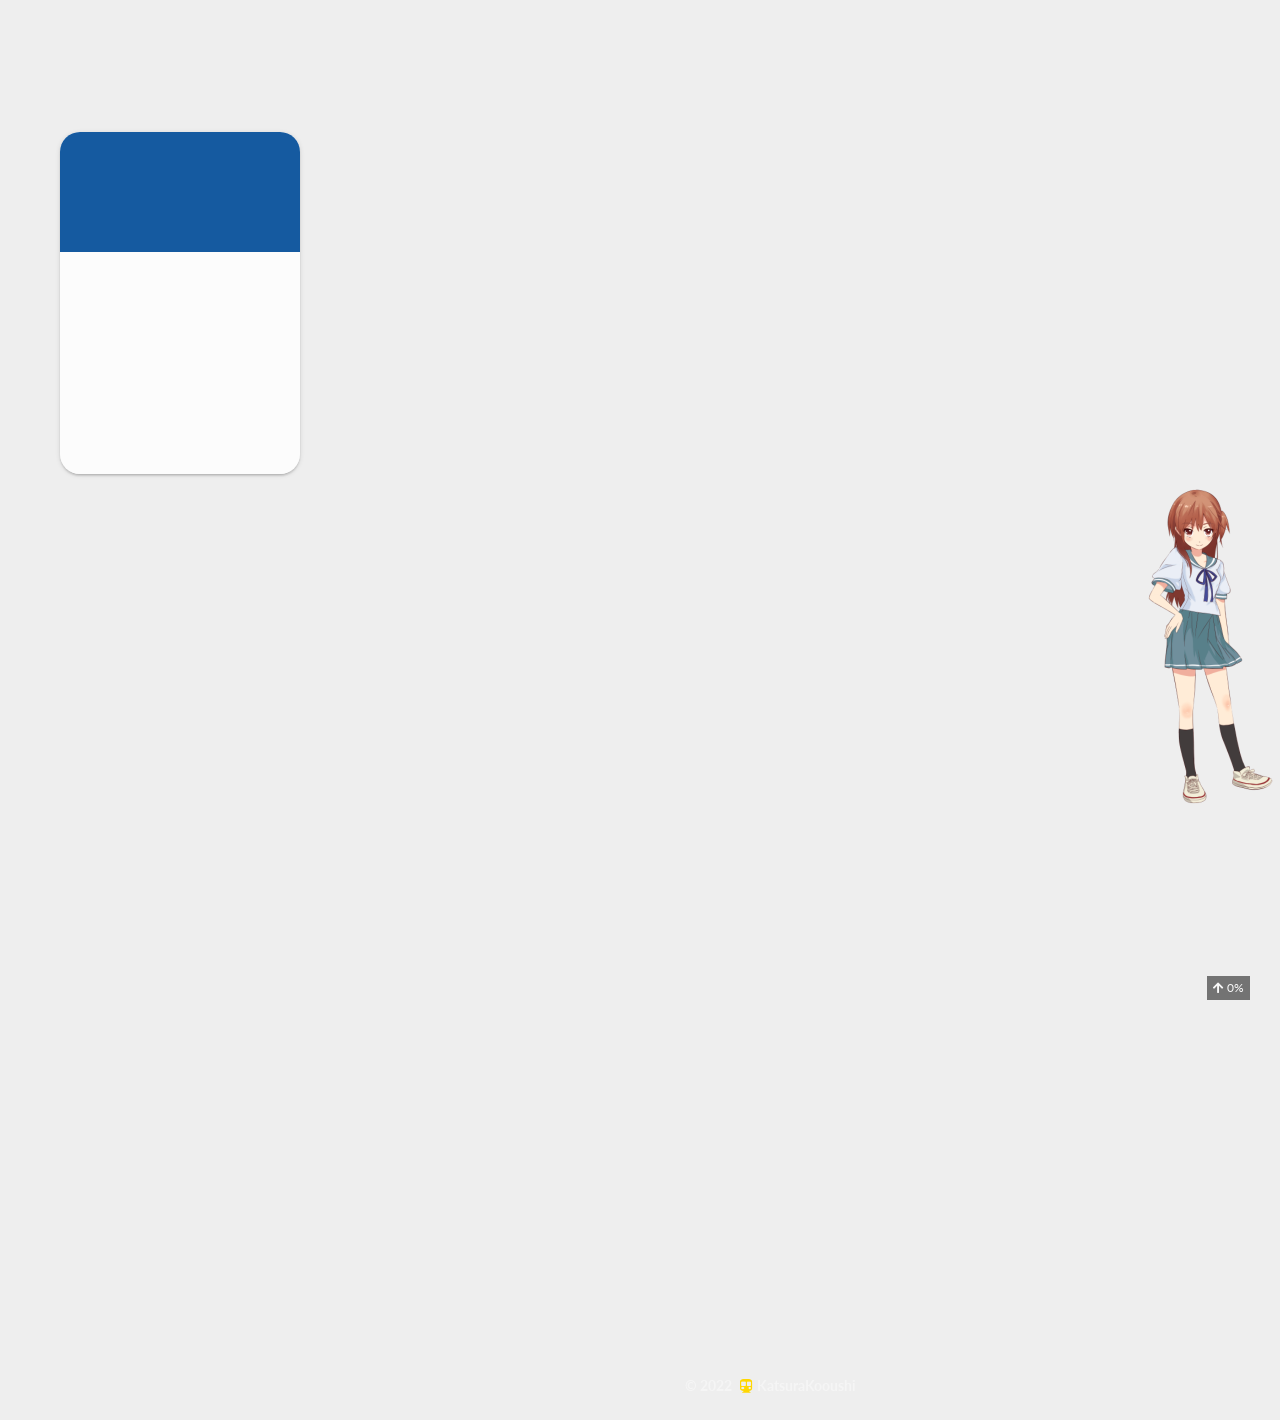
==== commit 0122620f: "Site updated: 2022-10-15 13:52:54" ====
--- a/index.html
+++ b/index.html
@@ -1,4 +1,4 @@
-<!DOCTYPE html><html lang="zh-TW"><head><meta charset="UTF-8"><meta name="viewport" content="width=device-width,initial-scale=1,maximum-scale=2"><meta name="theme-color" content="#222"><meta name="generator" content="Hexo 6.3.0"><link rel="apple-touch-icon" sizes="180x180" href="/images/apple-touch-icon-next.png"><link rel="icon" type="image/png" sizes="32x32" href="/images/favicon32.ico"><link rel="icon" type="image/png" sizes="16x16" href="/images/favicon16.ico"><link rel="mask-icon" href="/images/logo.svg" color="#222"><link rel="stylesheet" href="/css/main.css"><link rel="stylesheet" href="//fonts.googleapis.com/css?family=Lato:300,300italic,400,400italic,700,700italic|方正小标宋_GBK:300,300italic,400,400italic,700,700italic|STFangSong:300,300italic,400,400italic,700,700italic&display=swap&subset=latin,latin-ext"><link rel="stylesheet" href="/lib/font-awesome/css/all.min.css"><link rel="stylesheet" href="//cdn.jsdelivr.net/gh/fancyapps/fancybox@3/dist/jquery.fancybox.min.css"><script id="hexo-configurations">var NexT=window.NexT||{},CONFIG={hostname:"willhor2.github.io",root:"/",scheme:"Gemini",version:"7.8.0",exturl:!1,sidebar:{position:"left",display:"post",padding:18,offset:12,onmobile:!1},copycode:{enable:!0,show_result:!0,style:"default"},back2top:{enable:!0,sidebar:!1,scrollpercent:!0},bookmark:{enable:!1,color:"#222",save:"auto"},fancybox:!0,mediumzoom:!1,lazyload:!1,pangu:!1,comments:{style:"tabs",active:null,storage:!0,lazyload:!1,nav:null},algolia:{hits:{per_page:10},labels:{input_placeholder:"Search for Posts",hits_empty:"We didn't find any results for the search: ${query}",hits_stats:"${hits} results found in ${time} ms"}},localsearch:{enable:!0,trigger:"auto",top_n_per_article:5,unescape:!1,preload:!1},motion:{enable:!0,async:!1,transition:{post_block:"fadeIn",post_header:"slideDownIn",post_body:"slideDownIn",coll_header:"slideLeftIn",sidebar:"slideUpIn"}},path:"search.xml"}</script><meta name="description" content="八咫鳥不會二度昭告天啟"><meta property="og:type" content="website"><meta property="og:title" content="KatsuraKooushi"><meta property="og:url" content="https://willhor2.github.io/index.html"><meta property="og:site_name" content="KatsuraKooushi"><meta property="og:description" content="八咫鳥不會二度昭告天啟"><meta property="og:locale" content="zh_TW"><meta name="twitter:card" content="summary"><link rel="canonical" href="https://willhor2.github.io/"><script id="page-configurations">CONFIG.page={sidebar:"",isHome:!0,isPost:!1,lang:"zh-TW"}</script><title>KatsuraKooushi</title><noscript><style>.sidebar-inner,.use-motion .brand,.use-motion .collection-header,.use-motion .comments,.use-motion .menu-item,.use-motion .pagination,.use-motion .post-block,.use-motion .post-body,.use-motion .post-header{opacity:initial}.use-motion .site-subtitle,.use-motion .site-title{opacity:initial;top:initial}.use-motion .logo-line-before i{left:initial}.use-motion .logo-line-after i{right:initial}</style></noscript></head><body itemscope itemtype="http://schema.org/WebPage"><div class="container use-motion"><div class="headband"></div><header class="header" itemscope itemtype="http://schema.org/WPHeader"><div class="header-inner"><div class="site-brand-container"><div class="site-nav-toggle"><div class="toggle" aria-label="切換導航欄"><span class="toggle-line toggle-line-first"></span> <span class="toggle-line toggle-line-middle"></span> <span class="toggle-line toggle-line-last"></span></div></div><div class="site-meta"><a href="/" class="brand" rel="start"><span class="logo-line-before"><i></i></span><h1 class="site-title">KatsuraKooushi</h1><span class="logo-line-after"><i></i></span></a><p class="site-subtitle" itemprop="description">桂小汪仔のブログ</p></div><div class="site-nav-right"><div class="toggle popup-trigger"><i class="fa fa-search fa-fw fa-lg"></i></div></div></div><nav class="site-nav"><ul id="menu" class="main-menu menu"><li class="menu-item menu-item-home"><a href="/" rel="section"><i class="fa fa-home fa-fw"></i>首頁</a></li><li class="menu-item menu-item-archives"><a href="/archives/" rel="section"><i class="fa fa-archive fa-fw"></i>所有</a></li><li class="menu-item menu-item-技術"><a href="/categories/%E6%8A%80%E8%A1%93" rel="section"><i class="fa fa-cog fa-fw"></i>技術</a></li><li class="menu-item menu-item-休閒"><a href="/categories/%E4%BC%91%E9%96%92" rel="section"><i class="fa fa-music fa-fw"></i>休閒</a></li><li class="menu-item menu-item-search"><a role="button" class="popup-trigger"><i class="fa fa-search fa-fw"></i>搜尋</a></li></ul></nav><div class="search-pop-overlay"><div class="popup search-popup"><div class="search-header"><span class="search-icon"><i class="fa fa-search"></i></span><div class="search-input-container"><input autocomplete="off" autocapitalize="off" placeholder="搜尋..." spellcheck="false" type="search" class="search-input"></div><span class="popup-btn-close"><i class="fa fa-times-circle"></i></span></div><div id="search-result"><div id="no-result"><i class="fa fa-spinner fa-pulse fa-5x fa-fw"></i></div></div></div></div></div></header><div class="back-to-top"><i class="fa fa-arrow-up"></i> <span>0%</span></div><main class="main"><div class="main-inner"><div class="content-wrap"><div class="content index posts-expand"><article itemscope itemtype="http://schema.org/Article" class="post-block" lang="zh-TW"><link itemprop="mainEntityOfPage" href="https://willhor2.github.io/posts/3/"><span hidden itemprop="author" itemscope itemtype="http://schema.org/Person"><meta itemprop="image" content="https://s1.ax1x.com/2022/10/13/xaDW4g.png"><meta itemprop="name" content=""><meta itemprop="description" content="八咫鳥不會二度昭告天啟"></span><span hidden itemprop="publisher" itemscope itemtype="http://schema.org/Organization"><meta itemprop="name" content="KatsuraKooushi"></span><header class="post-header"><h2 class="post-title" itemprop="name headline"><a href="/posts/3/" class="post-title-link" itemprop="url">中發白麻將</a></h2><div class="post-meta"><span class="post-meta-item"><span class="post-meta-item-icon"><i class="far fa-calendar"></i> </span><span class="post-meta-item-text">發表於</span> <time title="創建時間：2022-10-13 00:51:59 / 修改時間：16:18:18" itemprop="dateCreated datePublished" datetime="2022-10-13T00:51:59+08:00">2022-10-13</time> </span><span class="post-meta-item"><span class="post-meta-item-icon"><i class="far fa-folder"></i> </span><span class="post-meta-item-text">分類於</span> <span itemprop="about" itemscope itemtype="http://schema.org/Thing"><a href="/categories/%E4%BC%91%E9%96%92/" itemprop="url" rel="index"><span itemprop="name">休閒</span></a></span></span></div></header><div class="post-body" itemprop="articleBody"><p>本文原作於2022&#x2F;01&#x2F;26，增減潤色於2022&#x2F;10&#x2F;13。</p><h2 id="一、簡介"><a href="#一、簡介" class="headerlink" title="一、簡介"></a>一、簡介</h2><div class="post-button"><a class="btn" href="/posts/3/#more" rel="contents">閱讀全文 &raquo;</a></div></div><div></div><footer class="post-footer"><div class="post-eof"></div></footer></article><article itemscope itemtype="http://schema.org/Article" class="post-block" lang="zh-TW"><link itemprop="mainEntityOfPage" href="https://willhor2.github.io/posts/1/"><span hidden itemprop="author" itemscope itemtype="http://schema.org/Person"><meta itemprop="image" content="https://s1.ax1x.com/2022/10/13/xaDW4g.png"><meta itemprop="name" content=""><meta itemprop="description" content="八咫鳥不會二度昭告天啟"></span><span hidden itemprop="publisher" itemscope itemtype="http://schema.org/Organization"><meta itemprop="name" content="KatsuraKooushi"></span><header class="post-header"><h2 class="post-title" itemprop="name headline"><a href="/posts/1/" class="post-title-link" itemprop="url">本站搭建歷程</a></h2><div class="post-meta"><span class="post-meta-item"><span class="post-meta-item-icon"><i class="far fa-calendar"></i> </span><span class="post-meta-item-text">發表於</span> <time title="創建時間：2022-10-08 16:47:20" itemprop="dateCreated datePublished" datetime="2022-10-08T16:47:20+08:00">2022-10-08</time> </span><span class="post-meta-item"><span class="post-meta-item-icon"><i class="far fa-calendar-check"></i> </span><span class="post-meta-item-text">更新於</span> <time title="修改時間：2022-10-15 00:31:39" itemprop="dateModified" datetime="2022-10-15T00:31:39+08:00">2022-10-15</time> </span><span class="post-meta-item"><span class="post-meta-item-icon"><i class="far fa-folder"></i> </span><span class="post-meta-item-text">分類於</span> <span itemprop="about" itemscope itemtype="http://schema.org/Thing"><a href="/categories/%E6%8A%80%E8%A1%93/" itemprop="url" rel="index"><span itemprop="name">技術</span></a></span></span></div></header><div class="post-body" itemprop="articleBody"><p><strong>2022年10月6日著手建站，至10月8日基本建立完成，10月9日幾乎完成所有配置並撰寫本文，歷時三天。</strong></p><p><strong>環境：Windows 11 21H2、Hexo 6.3.0、NexT 7.8.0</strong></p><div class="post-button"><a class="btn" href="/posts/1/#more" rel="contents">閱讀全文 &raquo;</a></div></div><div></div><footer class="post-footer"><div class="post-eof"></div></footer></article><article itemscope itemtype="http://schema.org/Article" class="post-block" lang="zh-TW"><link itemprop="mainEntityOfPage" href="https://willhor2.github.io/posts/2/"><span hidden itemprop="author" itemscope itemtype="http://schema.org/Person"><meta itemprop="image" content="https://s1.ax1x.com/2022/10/13/xaDW4g.png"><meta itemprop="name" content=""><meta itemprop="description" content="八咫鳥不會二度昭告天啟"></span><span hidden itemprop="publisher" itemscope itemtype="http://schema.org/Organization"><meta itemprop="name" content="KatsuraKooushi"></span><header class="post-header"><h2 class="post-title" itemprop="name headline"><a href="/posts/2/" class="post-title-link" itemprop="url">IPv6的開通使用</a></h2><div class="post-meta"><span class="post-meta-item"><span class="post-meta-item-icon"><i class="far fa-calendar"></i> </span><span class="post-meta-item-text">發表於</span> <time title="創建時間：2022-01-24 14:08:29" itemprop="dateCreated datePublished" datetime="2022-01-24T14:08:29+08:00">2022-01-24</time> </span><span class="post-meta-item"><span class="post-meta-item-icon"><i class="far fa-calendar-check"></i> </span><span class="post-meta-item-text">更新於</span> <time title="修改時間：2022-10-12 00:06:48" itemprop="dateModified" datetime="2022-10-12T00:06:48+08:00">2022-10-12</time> </span><span class="post-meta-item"><span class="post-meta-item-icon"><i class="far fa-folder"></i> </span><span class="post-meta-item-text">分類於</span> <span itemprop="about" itemscope itemtype="http://schema.org/Thing"><a href="/categories/%E6%8A%80%E8%A1%93/" itemprop="url" rel="index"><span itemprop="name">技術</span></a></span></span></div></header><div class="post-body" itemprop="articleBody"><h2 id="一、判斷光貓-amp-x2F-路由器是否支持IPv6"><a href="#一、判斷光貓-amp-x2F-路由器是否支持IPv6" class="headerlink" title="一、判斷光貓&amp;&#x2F;路由器是否支持IPv6"></a>一、判斷光貓&amp;&#x2F;路由器是否支持IPv6</h2><p>近年以來的光貓與路由器設備基本全面支持IPv6功能，可在設備的管理頁面進行確認。</p><div class="post-button"><a class="btn" href="/posts/2/#more" rel="contents">閱讀全文 &raquo;</a></div></div><div></div><footer class="post-footer"><div class="post-eof"></div></footer></article></div><script>window.addEventListener('tabs:register', () => {
+<!DOCTYPE html><html lang="zh-TW"><head><meta charset="UTF-8"><meta name="viewport" content="width=device-width,initial-scale=1,maximum-scale=2"><meta name="theme-color" content="#222"><meta name="generator" content="Hexo 6.3.0"><link rel="apple-touch-icon" sizes="180x180" href="/images/apple-touch-icon-next.png"><link rel="icon" type="image/png" sizes="32x32" href="/images/favicon32.ico"><link rel="icon" type="image/png" sizes="16x16" href="/images/favicon16.ico"><link rel="mask-icon" href="/images/logo.svg" color="#222"><link rel="stylesheet" href="/css/main.css"><link rel="stylesheet" href="//fonts.googleapis.com/css?family=Lato:300,300italic,400,400italic,700,700italic|方正小标宋_GBK:300,300italic,400,400italic,700,700italic|STFangSong:300,300italic,400,400italic,700,700italic&display=swap&subset=latin,latin-ext"><link rel="stylesheet" href="/lib/font-awesome/css/all.min.css"><link rel="stylesheet" href="//cdn.jsdelivr.net/gh/fancyapps/fancybox@3/dist/jquery.fancybox.min.css"><script id="hexo-configurations">var NexT=window.NexT||{},CONFIG={hostname:"willhor2.github.io",root:"/",scheme:"Gemini",version:"7.8.0",exturl:!1,sidebar:{position:"left",display:"post",padding:18,offset:12,onmobile:!1},copycode:{enable:!0,show_result:!0,style:"default"},back2top:{enable:!0,sidebar:!1,scrollpercent:!0},bookmark:{enable:!1,color:"#222",save:"auto"},fancybox:!0,mediumzoom:!1,lazyload:!1,pangu:!1,comments:{style:"tabs",active:null,storage:!0,lazyload:!1,nav:null},algolia:{hits:{per_page:10},labels:{input_placeholder:"Search for Posts",hits_empty:"We didn't find any results for the search: ${query}",hits_stats:"${hits} results found in ${time} ms"}},localsearch:{enable:!0,trigger:"auto",top_n_per_article:5,unescape:!1,preload:!1},motion:{enable:!0,async:!1,transition:{post_block:"fadeIn",post_header:"slideDownIn",post_body:"slideDownIn",coll_header:"slideLeftIn",sidebar:"slideUpIn"}},path:"search.xml"}</script><meta name="description" content="八咫鳥不會二度昭告天啟"><meta property="og:type" content="website"><meta property="og:title" content="KatsuraKooushi"><meta property="og:url" content="https://willhor2.github.io/index.html"><meta property="og:site_name" content="KatsuraKooushi"><meta property="og:description" content="八咫鳥不會二度昭告天啟"><meta property="og:locale" content="zh_TW"><meta name="twitter:card" content="summary"><link rel="canonical" href="https://willhor2.github.io/"><script id="page-configurations">CONFIG.page={sidebar:"",isHome:!0,isPost:!1,lang:"zh-TW"}</script><title>KatsuraKooushi</title><noscript><style>.sidebar-inner,.use-motion .brand,.use-motion .collection-header,.use-motion .comments,.use-motion .menu-item,.use-motion .pagination,.use-motion .post-block,.use-motion .post-body,.use-motion .post-header{opacity:initial}.use-motion .site-subtitle,.use-motion .site-title{opacity:initial;top:initial}.use-motion .logo-line-before i{left:initial}.use-motion .logo-line-after i{right:initial}</style></noscript></head><body itemscope itemtype="http://schema.org/WebPage"><div class="container use-motion"><div class="headband"></div><header class="header" itemscope itemtype="http://schema.org/WPHeader"><div class="header-inner"><div class="site-brand-container"><div class="site-nav-toggle"><div class="toggle" aria-label="切換導航欄"><span class="toggle-line toggle-line-first"></span> <span class="toggle-line toggle-line-middle"></span> <span class="toggle-line toggle-line-last"></span></div></div><div class="site-meta"><a href="/" class="brand" rel="start"><span class="logo-line-before"><i></i></span><h1 class="site-title">KatsuraKooushi</h1><span class="logo-line-after"><i></i></span></a><p class="site-subtitle" itemprop="description">桂小汪仔のブログ</p></div><div class="site-nav-right"><div class="toggle popup-trigger"><i class="fa fa-search fa-fw fa-lg"></i></div></div></div><nav class="site-nav"><ul id="menu" class="main-menu menu"><li class="menu-item menu-item-home"><a href="/" rel="section"><i class="fa fa-home fa-fw"></i>首頁</a></li><li class="menu-item menu-item-archives"><a href="/archives/" rel="section"><i class="fa fa-archive fa-fw"></i>所有</a></li><li class="menu-item menu-item-技術"><a href="/categories/%E6%8A%80%E8%A1%93" rel="section"><i class="fa fa-cog fa-fw"></i>技術</a></li><li class="menu-item menu-item-休閒"><a href="/categories/%E4%BC%91%E9%96%92" rel="section"><i class="fa fa-music fa-fw"></i>休閒</a></li><li class="menu-item menu-item-search"><a role="button" class="popup-trigger"><i class="fa fa-search fa-fw"></i>搜尋</a></li></ul></nav><div class="search-pop-overlay"><div class="popup search-popup"><div class="search-header"><span class="search-icon"><i class="fa fa-search"></i></span><div class="search-input-container"><input autocomplete="off" autocapitalize="off" placeholder="搜尋..." spellcheck="false" type="search" class="search-input"></div><span class="popup-btn-close"><i class="fa fa-times-circle"></i></span></div><div id="search-result"><div id="no-result"><i class="fa fa-spinner fa-pulse fa-5x fa-fw"></i></div></div></div></div></div></header><div class="back-to-top"><i class="fa fa-arrow-up"></i> <span>0%</span></div><main class="main"><div class="main-inner"><div class="content-wrap"><div class="content index posts-expand"><article itemscope itemtype="http://schema.org/Article" class="post-block" lang="zh-TW"><link itemprop="mainEntityOfPage" href="https://willhor2.github.io/posts/3/"><span hidden itemprop="author" itemscope itemtype="http://schema.org/Person"><meta itemprop="image" content="https://s1.ax1x.com/2022/10/13/xaDW4g.png"><meta itemprop="name" content=""><meta itemprop="description" content="八咫鳥不會二度昭告天啟"></span><span hidden itemprop="publisher" itemscope itemtype="http://schema.org/Organization"><meta itemprop="name" content="KatsuraKooushi"></span><header class="post-header"><h2 class="post-title" itemprop="name headline"><a href="/posts/3/" class="post-title-link" itemprop="url">中發白麻將</a></h2><div class="post-meta"><span class="post-meta-item"><span class="post-meta-item-icon"><i class="far fa-calendar"></i> </span><span class="post-meta-item-text">發表於</span> <time title="創建時間：2022-10-13 00:51:59" itemprop="dateCreated datePublished" datetime="2022-10-13T00:51:59+08:00">2022-10-13</time> </span><span class="post-meta-item"><span class="post-meta-item-icon"><i class="far fa-calendar-check"></i> </span><span class="post-meta-item-text">更新於</span> <time title="修改時間：2022-10-15 13:45:57" itemprop="dateModified" datetime="2022-10-15T13:45:57+08:00">2022-10-15</time> </span><span class="post-meta-item"><span class="post-meta-item-icon"><i class="far fa-folder"></i> </span><span class="post-meta-item-text">分類於</span> <span itemprop="about" itemscope itemtype="http://schema.org/Thing"><a href="/categories/%E4%BC%91%E9%96%92/" itemprop="url" rel="index"><span itemprop="name">休閒</span></a></span></span></div></header><div class="post-body" itemprop="articleBody"><p>本文原作於2022&#x2F;01&#x2F;26，增減潤色於2022&#x2F;10&#x2F;13。</p><h2 id="一、簡介"><a href="#一、簡介" class="headerlink" title="一、簡介"></a>一、簡介</h2><div class="post-button"><a class="btn" href="/posts/3/#more" rel="contents">閱讀全文 &raquo;</a></div></div><div></div><footer class="post-footer"><div class="post-eof"></div></footer></article><article itemscope itemtype="http://schema.org/Article" class="post-block" lang="zh-TW"><link itemprop="mainEntityOfPage" href="https://willhor2.github.io/posts/1/"><span hidden itemprop="author" itemscope itemtype="http://schema.org/Person"><meta itemprop="image" content="https://s1.ax1x.com/2022/10/13/xaDW4g.png"><meta itemprop="name" content=""><meta itemprop="description" content="八咫鳥不會二度昭告天啟"></span><span hidden itemprop="publisher" itemscope itemtype="http://schema.org/Organization"><meta itemprop="name" content="KatsuraKooushi"></span><header class="post-header"><h2 class="post-title" itemprop="name headline"><a href="/posts/1/" class="post-title-link" itemprop="url">本站搭建歷程</a></h2><div class="post-meta"><span class="post-meta-item"><span class="post-meta-item-icon"><i class="far fa-calendar"></i> </span><span class="post-meta-item-text">發表於</span> <time title="創建時間：2022-10-08 16:47:20" itemprop="dateCreated datePublished" datetime="2022-10-08T16:47:20+08:00">2022-10-08</time> </span><span class="post-meta-item"><span class="post-meta-item-icon"><i class="far fa-calendar-check"></i> </span><span class="post-meta-item-text">更新於</span> <time title="修改時間：2022-10-15 00:31:39" itemprop="dateModified" datetime="2022-10-15T00:31:39+08:00">2022-10-15</time> </span><span class="post-meta-item"><span class="post-meta-item-icon"><i class="far fa-folder"></i> </span><span class="post-meta-item-text">分類於</span> <span itemprop="about" itemscope itemtype="http://schema.org/Thing"><a href="/categories/%E6%8A%80%E8%A1%93/" itemprop="url" rel="index"><span itemprop="name">技術</span></a></span></span></div></header><div class="post-body" itemprop="articleBody"><p><strong>2022年10月6日著手建站，至10月8日基本建立完成，10月9日幾乎完成所有配置並撰寫本文，歷時三天。</strong></p><p><strong>環境：Windows 11 21H2、Hexo 6.3.0、NexT 7.8.0</strong></p><div class="post-button"><a class="btn" href="/posts/1/#more" rel="contents">閱讀全文 &raquo;</a></div></div><div></div><footer class="post-footer"><div class="post-eof"></div></footer></article><article itemscope itemtype="http://schema.org/Article" class="post-block" lang="zh-TW"><link itemprop="mainEntityOfPage" href="https://willhor2.github.io/posts/2/"><span hidden itemprop="author" itemscope itemtype="http://schema.org/Person"><meta itemprop="image" content="https://s1.ax1x.com/2022/10/13/xaDW4g.png"><meta itemprop="name" content=""><meta itemprop="description" content="八咫鳥不會二度昭告天啟"></span><span hidden itemprop="publisher" itemscope itemtype="http://schema.org/Organization"><meta itemprop="name" content="KatsuraKooushi"></span><header class="post-header"><h2 class="post-title" itemprop="name headline"><a href="/posts/2/" class="post-title-link" itemprop="url">IPv6的開通使用</a></h2><div class="post-meta"><span class="post-meta-item"><span class="post-meta-item-icon"><i class="far fa-calendar"></i> </span><span class="post-meta-item-text">發表於</span> <time title="創建時間：2022-01-24 14:08:29" itemprop="dateCreated datePublished" datetime="2022-01-24T14:08:29+08:00">2022-01-24</time> </span><span class="post-meta-item"><span class="post-meta-item-icon"><i class="far fa-calendar-check"></i> </span><span class="post-meta-item-text">更新於</span> <time title="修改時間：2022-10-12 00:06:48" itemprop="dateModified" datetime="2022-10-12T00:06:48+08:00">2022-10-12</time> </span><span class="post-meta-item"><span class="post-meta-item-icon"><i class="far fa-folder"></i> </span><span class="post-meta-item-text">分類於</span> <span itemprop="about" itemscope itemtype="http://schema.org/Thing"><a href="/categories/%E6%8A%80%E8%A1%93/" itemprop="url" rel="index"><span itemprop="name">技術</span></a></span></span></div></header><div class="post-body" itemprop="articleBody"><h2 id="一、判斷光貓-amp-x2F-路由器是否支持IPv6"><a href="#一、判斷光貓-amp-x2F-路由器是否支持IPv6" class="headerlink" title="一、判斷光貓&amp;&#x2F;路由器是否支持IPv6"></a>一、判斷光貓&amp;&#x2F;路由器是否支持IPv6</h2><p>近年以來的光貓與路由器設備基本全面支持IPv6功能，可在設備的管理頁面進行確認。</p><div class="post-button"><a class="btn" href="/posts/2/#more" rel="contents">閱讀全文 &raquo;</a></div></div><div></div><footer class="post-footer"><div class="post-eof"></div></footer></article></div><script>window.addEventListener('tabs:register', () => {
     let { activeClass } = CONFIG.comments;
     if (CONFIG.comments.storage) {
       activeClass = localStorage.getItem('comments_active') || activeClass;
--- a/css/main.css
+++ b/css/main.css
@@ -1,3 +1,3 @@
-/* build time:Sat Oct 15 2022 12:47:04 GMT+0800 (中国标准时间)*/
-:root{--body-bg-color:#eee;--content-bg-color:#fff;--card-bg-color:#f5f5f5;--text-color:#555;--blockquote-color:#666;--link-color:#555;--link-hover-color:#222;--brand-color:#fff;--brand-hover-color:#fff;--table-row-odd-bg-color:#f9f9f9;--table-row-hover-bg-color:#f5f5f5;--menu-item-bg-color:#f5f5f5;--btn-default-bg:#fff;--btn-default-color:#555;--btn-default-border-color:#555;--btn-default-hover-bg:#222;--btn-default-hover-color:#fff;--btn-default-hover-border-color:#222}html{line-height:1.15;-webkit-text-size-adjust:100%}body{margin:0}main{display:block}h1{font-size:2em;margin:.67em 0}hr{box-sizing:content-box;height:0;overflow:visible}pre{font-family:monospace,monospace;font-size:1em}a{background:0 0}abbr[title]{border-bottom:none;text-decoration:underline;text-decoration:underline dotted}b,strong{font-weight:bolder}code,kbd,samp{font-family:monospace,monospace;font-size:1em}small{font-size:80%}sub,sup{font-size:75%;line-height:0;position:relative;vertical-align:baseline}sub{bottom:-.25em}sup{top:-.5em}img{border-style:none}button,input,optgroup,select,textarea{font-family:inherit;font-size:100%;line-height:1.15;margin:0}button,input{overflow:visible}button,select{text-transform:none}[type=button],[type=reset],[type=submit],button{-webkit-appearance:button}[type=button]::-moz-focus-inner,[type=reset]::-moz-focus-inner,[type=submit]::-moz-focus-inner,button::-moz-focus-inner{border-style:none;padding:0}[type=button]:-moz-focusring,[type=reset]:-moz-focusring,[type=submit]:-moz-focusring,button:-moz-focusring{outline:1px dotted ButtonText}fieldset{padding:.35em .75em .625em}legend{box-sizing:border-box;color:inherit;display:table;max-width:100%;padding:0;white-space:normal}progress{vertical-align:baseline}textarea{overflow:auto}[type=checkbox],[type=radio]{box-sizing:border-box;padding:0}[type=number]::-webkit-inner-spin-button,[type=number]::-webkit-outer-spin-button{height:auto}[type=search]{outline-offset:-2px;-webkit-appearance:textfield}[type=search]::-webkit-search-decoration{-webkit-appearance:none}::-webkit-file-upload-button{font:inherit;-webkit-appearance:button}details{display:block}summary{display:list-item}template{display:none}[hidden]{display:none}::selection{background:#262a30;color:#eee}body,html{height:100%}body{background:var(--body-bg-color);color:var(--text-color);font-family:Lato,"PingFang SC","Microsoft YaHei",sans-serif;font-size:1em;line-height:2}@media (max-width:991px){body{padding-left:0!important;padding-right:0!important}}h1,h2,h3,h4,h5,h6{font-family:'方正小标宋_GBK',Lato,"PingFang SC","Microsoft YaHei",sans-serif;font-weight:700;line-height:1.5;margin:20px 0 15px}h1{font-size:1.45em}h2{font-size:1.275em}h3{font-size:1.1em}h4{font-size:.925em}h5{font-size:.75em}h6{font-size:.575em}p{margin:0 0 20px 0}a,span.exturl{border-bottom:1px solid #999;color:var(--link-color);outline:0;text-decoration:none;overflow-wrap:break-word;word-wrap:break-word;cursor:pointer}a:hover,span.exturl:hover{border-bottom-color:var(--link-hover-color);color:var(--link-hover-color)}iframe,img,video{display:block;margin-left:auto;margin-right:auto;max-width:100%}hr{background-image:repeating-linear-gradient(-45deg,#ddd,#ddd 4px,transparent 4px,transparent 8px);border:0;height:3px;margin:40px 0}blockquote{border-left:4px solid #ddd;color:var(--blockquote-color);margin:0;padding:0 15px}blockquote cite::before{content:'-';padding:0 5px}dt{font-weight:700}dd{margin:0;padding:0}kbd{background-color:#f5f5f5;background-image:linear-gradient(#eee,#fff,#eee);border:1px solid #ccc;border-radius:.2em;box-shadow:.1em .1em .2em rgba(0,0,0,.1);color:#555;font-family:inherit;padding:.1em .3em;white-space:nowrap}.table-container{overflow:auto}table{border-collapse:collapse;border-spacing:0;font-size:.875em;margin:0 0 20px 0;width:100%}tbody tr:nth-of-type(odd){background:var(--table-row-odd-bg-color)}tbody tr:hover{background:var(--table-row-hover-bg-color)}caption,td,th{font-weight:400;padding:8px;vertical-align:middle}td,th{border:1px solid #ccc;border-bottom:3px solid #ddd}th{font-weight:700;padding-bottom:10px}td{border-bottom-width:1px}.btn{background:var(--btn-default-bg);border:2px solid var(--btn-default-border-color);border-radius:2px;color:var(--btn-default-color);display:inline-block;font-size:.875em;line-height:2;padding:0 20px;text-decoration:none;transition-property:background-color;transition-delay:0s;transition-duration:.2s;transition-timing-function:ease-in-out}.btn:hover{background:var(--btn-default-hover-bg);border-color:var(--btn-default-hover-border-color);color:var(--btn-default-hover-color)}.btn+.btn{margin:0 0 8px 8px}.btn .fa-fw{text-align:left;width:1.285714285714286em}.toggle{line-height:0}.toggle .toggle-line{background:#fff;display:inline-block;height:2px;left:0;position:relative;top:0;transition:all .4s;vertical-align:top;width:100%}.toggle .toggle-line:not(:first-child){margin-top:3px}.toggle.toggle-arrow .toggle-line-first{left:50%;top:2px;transform:rotate(45deg);width:50%}.toggle.toggle-arrow .toggle-line-middle{left:2px;width:90%}.toggle.toggle-arrow .toggle-line-last{left:50%;top:-2px;transform:rotate(-45deg);width:50%}.toggle.toggle-close .toggle-line-first{transform:rotate(-45deg);top:5px}.toggle.toggle-close .toggle-line-middle{opacity:0}.toggle.toggle-close .toggle-line-last{transform:rotate(45deg);top:-5px}.highlight-container{position:relative}.highlight-container .copy-btn:focus,.highlight-container:hover .copy-btn{opacity:1}.copy-btn{color:#333;cursor:pointer;line-height:1.6;opacity:0;padding:2px 6px;position:absolute;transition-delay:0s;transition-duration:.2s;transition-timing-function:ease-in-out;background-color:#eee;background-image:linear-gradient(#fcfcfc,#eee);border:1px solid #d5d5d5;border-radius:3px;font-size:.85em;right:4px;top:8px}.highlight,pre{background:#2d2d2d;color:#ccc;line-height:1.6;margin:0 auto 20px}code,pre{font-family:consolas,Menlo,monospace,"PingFang SC","Microsoft YaHei"}code{background:#eee;border-radius:3px;color:#555;padding:2px 4px;overflow-wrap:break-word;word-wrap:break-word}.highlight ::selection{background:#515151}.highlight pre{border:0;margin:0;padding:10px 0}.highlight table{border:0;margin:0;width:auto}.highlight td{border:0;padding:0}.highlight figcaption{background:#1b1b1b;color:#ccc;display:flex;font-size:.875em;justify-content:space-between;line-height:1.2;padding:.5em}.highlight figcaption a{color:#ccc}.highlight figcaption a:hover{border-bottom-color:#ccc}.highlight .gutter{-moz-user-select:none;-ms-user-select:none;-webkit-user-select:none;user-select:none}.highlight .gutter pre{background:#1b1b1b;color:#999;padding-left:10px;padding-right:10px;text-align:right}.highlight .code pre{background:#2d2d2d;padding-left:10px;width:100%}.gist table{width:auto}.gist table td{border:0}pre{overflow:auto;padding:10px}pre code{background:0 0;color:#ccc;font-size:.875em;padding:0;text-shadow:none}pre .deletion{background:maroon}pre .addition{background:green}pre .meta{color:#fc6;-moz-user-select:none;-ms-user-select:none;-webkit-user-select:none;user-select:none}pre .comment{color:#999}pre .attribute,pre .css .class,pre .css .id,pre .css .pseudo,pre .html .doctype,pre .name,pre .regexp,pre .ruby .constant,pre .tag,pre .variable,pre .xml .doctype,pre .xml .pi,pre .xml .tag .title{color:#f2777a}pre .built_in,pre .builtin-name,pre .command,pre .constant,pre .literal,pre .number,pre .params,pre .preprocessor{color:#f99157}pre .css .rules .attribute,pre .formula,pre .header,pre .inheritance,pre .ruby .class .title,pre .ruby .symbol,pre .special,pre .string,pre .symbol,pre .value,pre .xml .cdata{color:#9c9}pre .css .hexcolor,pre .title{color:#6cc}pre .coffeescript .title,pre .function,pre .javascript .title,pre .perl .sub,pre .python .decorator,pre .python .title,pre .ruby .function .title,pre .ruby .title .keyword{color:#69c}pre .javascript .function,pre .keyword{color:#c9c}.blockquote-center{border-left:none;margin:40px 0;padding:0;position:relative;text-align:center}.blockquote-center .fa{display:block;opacity:.6;position:absolute;width:100%}.blockquote-center .fa-quote-left{border-top:1px solid #ccc;text-align:left;top:-20px}.blockquote-center .fa-quote-right{border-bottom:1px solid #ccc;text-align:right;bottom:-20px}.blockquote-center div,.blockquote-center p{text-align:center}.post-body .group-picture img{margin:0 auto;padding:0 3px}.group-picture-row{margin-bottom:6px;overflow:hidden}.group-picture-column{float:left;margin-bottom:10px}.post-body .label{color:#555;display:inline;padding:0 2px}.post-body .label.default{background:#f0f0f0}.post-body .label.primary{background:#efe6f7}.post-body .label.info{background:#e5f2f8}.post-body .label.success{background:#e7f4e9}.post-body .label.warning{background:#fcf6e1}.post-body .label.danger{background:#fae8eb}.post-body .tabs{margin-bottom:20px}.post-body .tabs,.tabs-comment{display:block;padding-top:10px;position:relative}.post-body .tabs ul.nav-tabs,.tabs-comment ul.nav-tabs{display:flex;flex-wrap:wrap;margin:0;margin-bottom:-1px;padding:0}@media (max-width:413px){.post-body .tabs ul.nav-tabs,.tabs-comment ul.nav-tabs{display:block;margin-bottom:5px}}.post-body .tabs ul.nav-tabs li.tab,.tabs-comment ul.nav-tabs li.tab{border-bottom:1px solid #ddd;border-left:1px solid transparent;border-right:1px solid transparent;border-top:3px solid transparent;flex-grow:1;list-style-type:none;border-radius:0}@media (max-width:413px){.post-body .tabs ul.nav-tabs li.tab,.tabs-comment ul.nav-tabs li.tab{border-bottom:1px solid transparent;border-left:3px solid transparent;border-right:1px solid transparent;border-top:1px solid transparent}}@media (max-width:413px){.post-body .tabs ul.nav-tabs li.tab,.tabs-comment ul.nav-tabs li.tab{border-radius:0}}.post-body .tabs ul.nav-tabs li.tab a,.tabs-comment ul.nav-tabs li.tab a{border-bottom:initial;display:block;line-height:1.8;outline:0;padding:.25em .75em;text-align:center;transition-delay:0s;transition-duration:.2s;transition-timing-function:ease-out}.post-body .tabs ul.nav-tabs li.tab a i,.tabs-comment ul.nav-tabs li.tab a i{width:1.285714285714286em}.post-body .tabs ul.nav-tabs li.tab.active,.tabs-comment ul.nav-tabs li.tab.active{border-bottom:1px solid transparent;border-left:1px solid #ccc;border-right:1px solid #ccc;border-top:3px solid #fc6423}@media (max-width:413px){.post-body .tabs ul.nav-tabs li.tab.active,.tabs-comment ul.nav-tabs li.tab.active{border-bottom:1px solid #ccc;border-left:3px solid #fc6423;border-right:1px solid #ccc;border-top:1px solid #ccc}}.post-body .tabs ul.nav-tabs li.tab.active a,.tabs-comment ul.nav-tabs li.tab.active a{color:var(--link-color);cursor:default}.post-body .tabs .tab-content .tab-pane,.tabs-comment .tab-content .tab-pane{border:1px solid #ccc;border-top:0;padding:20px 20px 0 20px;border-radius:0}.post-body .tabs .tab-content .tab-pane:not(.active),.tabs-comment .tab-content .tab-pane:not(.active){display:none}.post-body .tabs .tab-content .tab-pane.active,.tabs-comment .tab-content .tab-pane.active{display:block}.post-body .tabs .tab-content .tab-pane.active:nth-of-type(1),.tabs-comment .tab-content .tab-pane.active:nth-of-type(1){border-radius:0}@media (max-width:413px){.post-body .tabs .tab-content .tab-pane.active:nth-of-type(1),.tabs-comment .tab-content .tab-pane.active:nth-of-type(1){border-radius:0}}.post-body .note{border-radius:3px;margin-bottom:20px;padding:1em;position:relative;border:1px solid #eee;border-left-width:5px}.post-body .note h2,.post-body .note h3,.post-body .note h4,.post-body .note h5,.post-body .note h6{margin-top:0;border-bottom:initial;margin-bottom:0;padding-top:0}.post-body .note blockquote:first-child,.post-body .note img:first-child,.post-body .note ol:first-child,.post-body .note p:first-child,.post-body .note pre:first-child,.post-body .note table:first-child,.post-body .note ul:first-child{margin-top:0}.post-body .note blockquote:last-child,.post-body .note img:last-child,.post-body .note ol:last-child,.post-body .note p:last-child,.post-body .note pre:last-child,.post-body .note table:last-child,.post-body .note ul:last-child{margin-bottom:0}.post-body .note.default{border-left-color:#777}.post-body .note.default h2,.post-body .note.default h3,.post-body .note.default h4,.post-body .note.default h5,.post-body .note.default h6{color:#777}.post-body .note.primary{border-left-color:#6f42c1}.post-body .note.primary h2,.post-body .note.primary h3,.post-body .note.primary h4,.post-body .note.primary h5,.post-body .note.primary h6{color:#6f42c1}.post-body .note.info{border-left-color:#428bca}.post-body .note.info h2,.post-body .note.info h3,.post-body .note.info h4,.post-body .note.info h5,.post-body .note.info h6{color:#428bca}.post-body .note.success{border-left-color:#5cb85c}.post-body .note.success h2,.post-body .note.success h3,.post-body .note.success h4,.post-body .note.success h5,.post-body .note.success h6{color:#5cb85c}.post-body .note.warning{border-left-color:#f0ad4e}.post-body .note.warning h2,.post-body .note.warning h3,.post-body .note.warning h4,.post-body .note.warning h5,.post-body .note.warning h6{color:#f0ad4e}.post-body .note.danger{border-left-color:#d9534f}.post-body .note.danger h2,.post-body .note.danger h3,.post-body .note.danger h4,.post-body .note.danger h5,.post-body .note.danger h6{color:#d9534f}.pagination .next,.pagination .page-number,.pagination .prev,.pagination .space{display:inline-block;margin:0 10px;padding:0 11px;position:relative;top:-1px}@media (max-width:767px){.pagination .next,.pagination .page-number,.pagination .prev,.pagination .space{margin:0 5px}}.pagination{border-top:1px solid #eee;margin:120px 0 0;text-align:center}.pagination .next,.pagination .page-number,.pagination .prev{border-bottom:0;border-top:1px solid #eee;transition-property:border-color;transition-delay:0s;transition-duration:.2s;transition-timing-function:ease-in-out}.pagination .next:hover,.pagination .page-number:hover,.pagination .prev:hover{border-top-color:#222}.pagination .space{margin:0;padding:0}.pagination .prev{margin-left:0}.pagination .next{margin-right:0}.pagination .page-number.current{background:#ccc;border-top-color:#ccc;color:#fff}@media (max-width:767px){.pagination{border-top:none}.pagination .next,.pagination .page-number,.pagination .prev{border-bottom:1px solid #eee;border-top:0;margin-bottom:10px;padding:0 10px}.pagination .next:hover,.pagination .page-number:hover,.pagination .prev:hover{border-bottom-color:#222}}.comments{margin-top:60px;overflow:hidden}.comment-button-group{display:flex;flex-wrap:wrap-reverse;justify-content:center;margin:1em 0}.comment-button-group .comment-button{margin:.1em .2em}.comment-button-group .comment-button.active{background:var(--btn-default-hover-bg);border-color:var(--btn-default-hover-border-color);color:var(--btn-default-hover-color)}.comment-position{display:none}.comment-position.active{display:block}.tabs-comment{background:var(--content-bg-color);margin-top:4em;padding-top:0}.tabs-comment .comments{border:0;box-shadow:none;margin-top:0;padding-top:0}.container{min-height:100%;position:relative}.main-inner{margin:0 auto;width:calc(100% - 20px)}@media (min-width:1200px){.main-inner{width:1160px}}@media (min-width:1600px){.main-inner{width:73%}}@media (max-width:767px){.content-wrap{padding:0 20px}}.header{background:0 0}.header-inner{margin:0 auto;width:calc(100% - 20px)}@media (min-width:1200px){.header-inner{width:1160px}}@media (min-width:1600px){.header-inner{width:73%}}.site-brand-container{display:flex;flex-shrink:0;padding:0 10px}.headband{background:url(https://s1.ax1x.com/2022/10/14/xw8F6U.png) no-repeat center center;height:131px}.site-meta{flex-grow:1;text-align:center}@media (max-width:767px){.site-meta{text-align:center}}.brand{border-bottom:none;color:var(--brand-color);display:inline-block;line-height:1.375em;padding:0 40px;position:relative}.brand:hover{color:var(--brand-hover-color)}.site-title{font-family:Lato,"PingFang SC","Microsoft YaHei",sans-serif;font-size:1.375em;font-weight:400;margin:0}.site-subtitle{color:#ddd;font-size:.85em;margin:10px 0}.use-motion .brand{opacity:0}.use-motion .custom-logo-image,.use-motion .site-subtitle,.use-motion .site-title{opacity:0;position:relative;top:-10px}.site-nav-right,.site-nav-toggle{display:none}@media (max-width:767px){.site-nav-right,.site-nav-toggle{display:flex;flex-direction:column;justify-content:center}}.site-nav-right .toggle,.site-nav-toggle .toggle{color:var(--text-color);padding:10px;width:22px}.site-nav-right .toggle .toggle-line,.site-nav-toggle .toggle .toggle-line{background:var(--text-color);border-radius:1px}.site-nav{display:block}@media (max-width:767px){.site-nav{clear:both;display:none}}.site-nav.site-nav-on{display:block}.menu{margin-top:20px;padding-left:0;text-align:center}.menu-item{display:inline-block;list-style:none;margin:0 10px}@media (max-width:767px){.menu-item{display:block;margin-top:10px}.menu-item.menu-item-search{display:none}}.menu-item a,.menu-item span.exturl{border-bottom:0;display:block;font-size:.85em;transition-property:border-color;transition-delay:0s;transition-duration:.2s;transition-timing-function:ease-in-out}@media (hover:none){.menu-item a:hover,.menu-item span.exturl:hover{border-bottom-color:transparent!important}}.menu-item .fa,.menu-item .fab,.menu-item .far,.menu-item .fas{margin-right:8px}.menu-item .badge{display:inline-block;font-weight:700;line-height:1;margin-left:.35em;margin-top:.35em;text-align:center;white-space:nowrap}@media (max-width:767px){.menu-item .badge{float:right;margin-left:0}}.menu .menu-item a:hover,.menu .menu-item span.exturl:hover,.menu-item-active a{background:var(--menu-item-bg-color)}.use-motion .menu-item{opacity:0}.sidebar{background:#222;bottom:0;box-shadow:inset 0 2px 6px #000;position:fixed;top:0}@media (max-width:991px){.sidebar{display:none}}.sidebar-inner{color:#999;padding:18px 10px;text-align:center}.cc-license{margin-top:10px;text-align:center}.cc-license .cc-opacity{border-bottom:none;opacity:.7}.cc-license .cc-opacity:hover{opacity:.9}.cc-license img{display:inline-block}.site-author-image{border:1px solid #eee;display:block;margin:0 auto;max-width:120px;padding:2px;border-radius:50%}.site-author-name{color:var(--text-color);font-weight:600;margin:0;text-align:center}.site-description{color:#999;font-size:.85em;margin-top:0;text-align:center}.links-of-author{margin-top:15px}.links-of-author a,.links-of-author span.exturl{border-bottom-color:#555;display:inline-block;font-size:.85em;margin-bottom:10px;margin-right:10px;vertical-align:middle}.links-of-author a::before,.links-of-author span.exturl::before{background:#4260e7;border-radius:50%;content:' ';display:inline-block;height:4px;margin-right:3px;vertical-align:middle;width:4px}.sidebar-button{margin-top:15px}.sidebar-button a{border:1px solid #fc6423;border-radius:4px;color:#fc6423;display:inline-block;padding:0 15px}.sidebar-button a .fa,.sidebar-button a .fab,.sidebar-button a .far,.sidebar-button a .fas{margin-right:5px}.sidebar-button a:hover{background:#fc6423;border:1px solid #fc6423;color:#fff}.sidebar-button a:hover .fa,.sidebar-button a:hover .fab,.sidebar-button a:hover .far,.sidebar-button a:hover .fas{color:#fff}.links-of-blogroll{font-size:.85em;margin-top:10px}.links-of-blogroll-title{font-size:.875em;font-weight:600;margin-top:0}.links-of-blogroll-list{list-style:none;margin:0;padding:0}#sidebar-dimmer{display:none}@media (max-width:767px){#sidebar-dimmer{background:#000;display:block;height:100%;left:100%;opacity:0;position:fixed;top:0;width:100%;z-index:1100}.sidebar-active+#sidebar-dimmer{opacity:.7;transform:translateX(-100%);transition:opacity .5s}}.sidebar-nav{margin:0;padding-bottom:20px;padding-left:0}.sidebar-nav li{border-bottom:1px solid transparent;color:var(--text-color);cursor:pointer;display:inline-block;font-size:.875em}.sidebar-nav li.sidebar-nav-overview{margin-left:10px}.sidebar-nav li:hover{color:#fc6423}.sidebar-nav .sidebar-nav-active{border-bottom-color:#fc6423;color:#fc6423}.sidebar-nav .sidebar-nav-active:hover{color:#fc6423}.sidebar-panel{display:none;overflow-x:hidden;overflow-y:auto}.sidebar-panel-active{display:block}.sidebar-toggle{background:#222;bottom:45px;cursor:pointer;height:14px;left:30px;padding:5px;position:fixed;width:14px;z-index:1300}@media (max-width:991px){.sidebar-toggle{left:20px;opacity:.8;display:none}}.sidebar-toggle:hover .toggle-line{background:#fc6423}.post-toc{font-size:.875em}.post-toc ol{list-style:none;margin:0;padding:0 2px 5px 10px;text-align:left}.post-toc ol>ol{padding-left:0}.post-toc ol a{transition-property:all;transition-delay:0s;transition-duration:.2s;transition-timing-function:ease-in-out}.post-toc .nav-item{line-height:1.8;overflow:hidden;text-overflow:ellipsis;white-space:nowrap}.post-toc .nav .nav-child{display:none}.post-toc .nav .active>.nav-child{display:block}.post-toc .nav .active-current>.nav-child{display:block}.post-toc .nav .active-current>.nav-child>.nav-item{display:block}.post-toc .nav .active>a{border-bottom-color:#fc6423;color:#fc6423}.post-toc .nav .active-current>a{color:#fc6423}.post-toc .nav .active-current>a:hover{color:#fc6423}.site-state{display:flex;justify-content:center;line-height:1.4;margin-top:10px;overflow:hidden;text-align:center;white-space:nowrap}.site-state-item{padding:0 15px}.site-state-item:not(:first-child){border-left:1px solid #eee}.site-state-item a{border-bottom:none}.site-state-item-count{display:block;font-size:1em;font-weight:600;text-align:center}.site-state-item-name{color:#999;font-size:.85em}.footer{color:#f5f5f5;font-size:.875em;padding:20px 0;font-weight:700}.footer.footer-fixed{bottom:0;left:0;position:absolute;right:0}.footer-inner{box-sizing:border-box;margin:0 auto;text-align:center;width:calc(100% - 20px)}@media (min-width:1200px){.footer-inner{width:1160px}}@media (min-width:1600px){.footer-inner{width:73%}}.languages{display:inline-block;font-size:1.125em;position:relative}.languages .lang-select-label span{margin:0 .5em}.languages .lang-select{height:100%;left:0;opacity:0;position:absolute;top:0;width:100%}.with-love{color:gold;display:inline-block;margin:0 5px}.powered-by,.theme-info{display:inline-block}@-moz-keyframes iconAnimate{0%,100%{transform:scale(1)}10%,30%{transform:scale(.9)}20%,40%,60%,80%{transform:scale(1.1)}50%,70%{transform:scale(1.1)}}@-webkit-keyframes iconAnimate{0%,100%{transform:scale(1)}10%,30%{transform:scale(.9)}20%,40%,60%,80%{transform:scale(1.1)}50%,70%{transform:scale(1.1)}}@-o-keyframes iconAnimate{0%,100%{transform:scale(1)}10%,30%{transform:scale(.9)}20%,40%,60%,80%{transform:scale(1.1)}50%,70%{transform:scale(1.1)}}@keyframes iconAnimate{0%,100%{transform:scale(1)}10%,30%{transform:scale(.9)}20%,40%,60%,80%{transform:scale(1.1)}50%,70%{transform:scale(1.1)}}.back-to-top{font-size:12px;text-align:center;transition-delay:0s;transition-duration:.2s;transition-timing-function:ease-in-out}.back-to-top{background:#222;bottom:-100px;box-sizing:border-box;color:#fff;cursor:pointer;left:30px;opacity:.6;padding:0 6px;position:fixed;transition-property:bottom;z-index:1300;width:initial}.back-to-top:hover{color:#fc6423}.back-to-top.back-to-top-on{bottom:30px}@media (max-width:991px){.back-to-top{left:20px;opacity:.8}}.post-body{font-family:STFangSong,Lato,"PingFang SC","Microsoft YaHei",sans-serif;overflow-wrap:break-word;word-wrap:break-word}@media (min-width:1200px){.post-body{font-size:1.125em}}.post-body .exturl .fa{font-size:.875em;margin-left:4px}.post-body .figure .caption,.post-body .image-caption{color:#999;font-size:.875em;font-weight:700;line-height:1;margin:-20px auto 15px;text-align:center}.post-sticky-flag{display:inline-block;transform:rotate(30deg)}.post-button{margin-top:40px;text-align:center}.use-motion .comments,.use-motion .pagination,.use-motion .post-block{opacity:0}.use-motion .post-header{opacity:0}.use-motion .post-body{opacity:0}.use-motion .collection-header{opacity:0}.posts-collapse{margin-left:35px;position:relative}@media (max-width:767px){.posts-collapse{margin-left:0;margin-right:0}}.posts-collapse .collection-title{font-size:1.125em;position:relative}.posts-collapse .collection-title::before{background:#999;border:1px solid #fff;border-radius:50%;content:' ';height:10px;left:0;margin-left:-6px;margin-top:-4px;position:absolute;top:50%;width:10px}.posts-collapse .collection-year{font-size:1.5em;font-weight:700;margin:60px 0;position:relative}.posts-collapse .collection-year::before{background:#bbb;border-radius:50%;content:' ';height:8px;left:0;margin-left:-4px;margin-top:-4px;position:absolute;top:50%;width:8px}.posts-collapse .collection-header{display:block;margin:0 0 0 20px}.posts-collapse .collection-header small{color:#bbb;margin-left:5px}.posts-collapse .post-header{border-bottom:1px dashed #ccc;margin:30px 0;padding-left:15px;position:relative;transition-property:border;transition-delay:0s;transition-duration:.2s;transition-timing-function:ease-in-out}.posts-collapse .post-header::before{background:#bbb;border:1px solid #fff;border-radius:50%;content:' ';height:6px;left:0;margin-left:-4px;position:absolute;top:.8em;transition-property:background;width:6px;transition-delay:0s;transition-duration:.2s;transition-timing-function:ease-in-out}.posts-collapse .post-header:hover{border-bottom-color:#666}.posts-collapse .post-header:hover::before{background:#222}.posts-collapse .post-meta{display:inline;font-size:.8em;margin-right:10px}.posts-collapse .post-title{display:inline}.posts-collapse .post-title a,.posts-collapse .post-title span.exturl{border-bottom:none;color:var(--link-color)}.posts-collapse .post-title .fa-external-link-alt{font-size:.875em;margin-left:5px}.posts-collapse::before{background:#f5f5f5;content:' ';height:100%;left:0;margin-left:-2px;position:absolute;top:1.25em;width:4px}.post-eof{background:#ccc;height:1px;margin:80px auto 60px;text-align:center;width:8%}.post-block:last-of-type .post-eof{display:none}.content{padding-top:40px}@media (min-width:992px){.post-body{text-align:justify}}@media (max-width:991px){.post-body{text-align:justify}}.post-body h1,.post-body h2,.post-body h3,.post-body h4,.post-body h5,.post-body h6{padding-top:10px}.post-body h1 .header-anchor,.post-body h2 .header-anchor,.post-body h3 .header-anchor,.post-body h4 .header-anchor,.post-body h5 .header-anchor,.post-body h6 .header-anchor{border-bottom-style:none;color:#ccc;float:right;margin-left:10px;visibility:hidden}.post-body h1 .header-anchor:hover,.post-body h2 .header-anchor:hover,.post-body h3 .header-anchor:hover,.post-body h4 .header-anchor:hover,.post-body h5 .header-anchor:hover,.post-body h6 .header-anchor:hover{color:inherit}.post-body h1:hover .header-anchor,.post-body h2:hover .header-anchor,.post-body h3:hover .header-anchor,.post-body h4:hover .header-anchor,.post-body h5:hover .header-anchor,.post-body h6:hover .header-anchor{visibility:visible}.post-body iframe,.post-body img,.post-body video{margin-bottom:20px}.post-body .video-container{height:0;margin-bottom:20px;overflow:hidden;padding-top:75%;position:relative;width:100%}.post-body .video-container embed,.post-body .video-container iframe,.post-body .video-container object{height:100%;left:0;margin:0;position:absolute;top:0;width:100%}.post-gallery{align-items:center;display:grid;grid-gap:10px;grid-template-columns:1fr 1fr 1fr;margin-bottom:20px}@media (max-width:767px){.post-gallery{grid-template-columns:1fr 1fr}}.post-gallery a{border:0}.post-gallery img{margin:0}.posts-expand .post-header{font-size:1.125em}.posts-expand .post-title{font-size:1.5em;font-weight:400;margin:initial;text-align:center;overflow-wrap:break-word;word-wrap:break-word}.posts-expand .post-title-link{border-bottom:none;color:var(--link-color);display:inline-block;position:relative;vertical-align:top}.posts-expand .post-title-link::before{background:var(--link-color);bottom:0;content:'';height:2px;left:0;position:absolute;transform:scaleX(0);visibility:hidden;width:100%;transition-delay:0s;transition-duration:.2s;transition-timing-function:ease-in-out}.posts-expand .post-title-link:hover::before{transform:scaleX(1);visibility:visible}.posts-expand .post-title-link .fa-external-link-alt{font-size:.875em;margin-left:5px}.posts-expand .post-meta{color:#999;font-family:STFangSong,Lato,"PingFang SC","Microsoft YaHei",sans-serif;font-size:.8em;margin:3px 0 60px 0;text-align:center}.posts-expand .post-meta .post-description{font-size:.875em;margin-top:2px}.posts-expand .post-meta time{border-bottom:1px dashed #999;cursor:pointer}.post-meta .post-meta-item+.post-meta-item::before{content:'|';margin:0 .5em}.post-meta-divider{margin:0 .5em}.post-meta-item-icon{margin-right:3px}@media (max-width:991px){.post-meta-item-icon{display:inline-block}}.post-meta-item-text{display:none}@media (max-width:991px){.post-meta-item-text{display:none}}.post-nav{border-top:1px solid #eee;display:flex;justify-content:space-between;margin-top:15px;padding:10px 5px 0}.post-nav-item{flex:1}.post-nav-item a{border-bottom:none;display:block;font-size:.875em;line-height:1.6;position:relative}.post-nav-item a:active{top:2px}.post-nav-item .fa{font-size:.8em}.post-nav-item:first-child{margin-right:15px}.post-nav-item:first-child .fa{margin-right:5px}.post-nav-item:last-child{margin-left:15px;text-align:right}.post-nav-item:last-child .fa{margin-left:5px}.rtl.post-body a,.rtl.post-body h1,.rtl.post-body h2,.rtl.post-body h3,.rtl.post-body h4,.rtl.post-body h5,.rtl.post-body h6,.rtl.post-body li,.rtl.post-body ol,.rtl.post-body p,.rtl.post-body ul{direction:rtl;font-family:UKIJ Ekran}.rtl.post-title{font-family:UKIJ Ekran}.post-tags{margin-top:40px;text-align:center}.post-tags a{display:inline-block;font-size:.85em}.post-tags a:not(:last-child){margin-right:10px}.post-widgets{border-top:1px solid #eee;margin-top:15px;text-align:center}.wp_rating{height:20px;line-height:20px;margin-top:10px;padding-top:6px;text-align:center}.social-like{display:flex;font-size:.875em;justify-content:center;text-align:center}.reward-container{margin:20px auto;padding:10px 0;text-align:center;width:90%}.reward-container button{background:0 0;border:1px solid #fc6423;border-radius:0;color:#fc6423;cursor:pointer;line-height:2;outline:0;padding:0 15px;vertical-align:text-top}.reward-container button:hover{background:#fc6423;border:1px solid transparent;color:#fa9366}#qr{padding-top:20px}#qr a{border:0}#qr img{display:inline-block;margin:.8em 2em 0 2em;max-width:100%;width:180px}#qr p{text-align:center}.category-all-page .category-all-title{text-align:center}.category-all-page .category-all{margin-top:20px}.category-all-page .category-list{list-style:none;margin:0;padding:0}.category-all-page .category-list-item{margin:5px 10px}.category-all-page .category-list-count{color:#bbb}.category-all-page .category-list-count::before{content:' (';display:inline}.category-all-page .category-list-count::after{content:') ';display:inline}.category-all-page .category-list-child{padding-left:10px}.event-list{padding:0}.event-list hr{background:#222;margin:20px 0 45px 0}.event-list hr::after{background:#222;color:#fff;content:'NOW';display:inline-block;font-weight:700;padding:0 5px;text-align:right}.event-list .event{background:#222;margin:20px 0;min-height:40px;padding:15px 0 15px 10px}.event-list .event .event-summary{color:#fff;margin:0;padding-bottom:3px}.event-list .event .event-summary::before{animation:dot-flash 1s alternate infinite ease-in-out;color:#fff;content:'\f111';display:inline-block;font-size:10px;margin-right:25px;vertical-align:middle;font-family:'Font Awesome 5 Free';font-weight:900}.event-list .event .event-relative-time{color:#bbb;display:inline-block;font-size:12px;font-weight:400;padding-left:12px}.event-list .event .event-details{color:#fff;display:block;line-height:18px;margin-left:56px;padding-bottom:6px;padding-top:3px;text-indent:-24px}.event-list .event .event-details::before{color:#fff;display:inline-block;margin-right:9px;text-align:center;text-indent:0;width:14px;font-family:'Font Awesome 5 Free';font-weight:900}.event-list .event .event-details.event-location::before{content:'\f041'}.event-list .event .event-details.event-duration::before{content:'\f017'}.event-list .event-past{background:#f5f5f5}.event-list .event-past .event-details,.event-list .event-past .event-summary{color:#bbb;opacity:.9}.event-list .event-past .event-details::before,.event-list .event-past .event-summary::before{animation:none;color:#bbb}@-moz-keyframes dot-flash{from{opacity:1;transform:scale(1)}to{opacity:0;transform:scale(.8)}}@-webkit-keyframes dot-flash{from{opacity:1;transform:scale(1)}to{opacity:0;transform:scale(.8)}}@-o-keyframes dot-flash{from{opacity:1;transform:scale(1)}to{opacity:0;transform:scale(.8)}}@keyframes dot-flash{from{opacity:1;transform:scale(1)}to{opacity:0;transform:scale(.8)}}ul.breadcrumb{font-size:.8em;list-style:none;margin:1em 0;padding:0 2em;text-align:center}ul.breadcrumb li{display:inline}ul.breadcrumb li+li::before{content:'/\00a0';font-weight:400;padding:.5em}ul.breadcrumb li+li:last-child{font-weight:700}.tag-cloud{text-align:center}.tag-cloud a{display:inline-block;margin:10px}.tag-cloud a:hover{color:var(--link-hover-color)!important}.search-pop-overlay{background:rgba(0,0,0,0);height:100%;left:0;position:fixed;top:0;transition:visibility 0s linear .2s,background .2s;visibility:hidden;width:100%;z-index:1400}.search-pop-overlay.search-active{background:rgba(0,0,0,.3);transition:background .2s;visibility:visible}.search-popup{background:var(--card-bg-color);border-radius:5px;height:80%;left:calc(50% - 350px);position:fixed;top:10%;transform:scale(0);transition:transform .2s;width:700px;z-index:1500}.search-active .search-popup{transform:scale(1)}@media (max-width:767px){.search-popup{border-radius:0;height:100%;left:0;margin:0;top:0;width:100%}}.search-popup .popup-btn-close,.search-popup .search-icon{color:#999;font-size:18px;padding:0 10px}.search-popup .popup-btn-close{cursor:pointer}.search-popup .popup-btn-close:hover .fa{color:#222}.search-popup .search-header{background:#eee;border-top-left-radius:5px;border-top-right-radius:5px;display:flex;padding:5px}.search-popup input.search-input{background:0 0;border:0;outline:0;width:100%}.search-popup input.search-input::-webkit-search-cancel-button{display:none}.search-popup .search-input-container{flex-grow:1;padding:2px}.search-popup ul.search-result-list{margin:0 5px;padding:0;width:100%}.search-popup p.search-result{border-bottom:1px dashed #ccc;padding:5px 0}.search-popup a.search-result-title{font-weight:700}.search-popup .search-keyword{border-bottom:1px dashed #ff2a2a;color:#ff2a2a;font-weight:700}.search-popup #search-result{display:flex;height:calc(100% - 55px);overflow:auto;padding:5px 25px}.search-popup #no-result{color:#ccc;margin:auto}.header{margin:0 auto;position:relative;width:calc(100% - 20px)}@media (min-width:1200px){.header{width:1160px}}@media (min-width:1600px){.header{width:73%}}@media (max-width:991px){.header{width:auto}}.header-inner{background:var(--content-bg-color);border-radius:20px 20px 20px 20px;box-shadow:0 2px 2px 0 rgba(0,0,0,.12),0 3px 1px -2px rgba(0,0,0,.06),0 1px 5px 0 rgba(0,0,0,.12);overflow:hidden;padding:0;position:absolute;top:1px;width:240px}@media (min-width:1200px){.header-inner{width:240px}}@media (max-width:991px){.header-inner{border-radius:initial;position:relative;width:auto}}.main-inner{align-items:flex-start;display:flex;justify-content:space-between;flex-direction:row-reverse}@media (max-width:991px){.main-inner{width:auto}}.content-wrap{background:var(--content-bg-color);border-radius:20px 20px 20px 20px;box-shadow:0 2px 2px 0 rgba(0,0,0,.12),0 3px 1px -2px rgba(0,0,0,.06),0 1px 5px 0 rgba(0,0,0,.12);box-sizing:border-box;padding:40px;width:calc(100% - 252px)}@media (max-width:991px){.content-wrap{border-radius:initial;padding:20px;width:100%}}.footer-inner{padding-left:260px}.back-to-top{left:auto;right:30px}@media (max-width:991px){.back-to-top{right:20px}}@media (max-width:991px){.footer-inner{padding-left:0;padding-right:0;width:auto}}.site-brand-container{background:#222}@media (max-width:991px){.site-brand-container{box-shadow:0 0 16px rgba(0,0,0,.5)}}.site-meta{padding:20px 0}.brand{padding:0}.site-subtitle{margin:10px 10px 0}.custom-logo-image{margin-top:20px}@media (max-width:991px){.custom-logo-image{display:none}}@media (min-width:768px) and (max-width:991px){.site-nav-right,.site-nav-toggle{display:flex;flex-direction:column;justify-content:center}}.site-nav-right .toggle,.site-nav-toggle .toggle{color:#fff}.site-nav-right .toggle .toggle-line,.site-nav-toggle .toggle .toggle-line{background:#fff}@media (min-width:768px) and (max-width:991px){.site-nav{display:none}}.menu .menu-item{display:block;margin:0}.menu .menu-item a,.menu .menu-item span.exturl{padding:5px 20px;position:relative;text-align:left;transition-property:background-color}@media (max-width:991px){.menu .menu-item.menu-item-search{display:none}}.menu .menu-item .badge{background:#ccc;border-radius:10px;color:#fff;float:right;padding:2px 5px;text-shadow:1px 1px 0 rgba(0,0,0,.1);vertical-align:middle}.main-menu .menu-item-active a::after{background:#bbb;border-radius:50%;content:' ';height:6px;margin-top:-3px;position:absolute;right:15px;top:50%;width:6px}.sub-menu{background:var(--content-bg-color);border-bottom:1px solid #ccc;margin:0;padding:6px 0}.sub-menu .menu-item{display:inline-block}.sub-menu .menu-item a,.sub-menu .menu-item span.exturl{background:0 0;margin:5px 10px;padding:initial}.sub-menu .menu-item a:hover,.sub-menu .menu-item span.exturl:hover{background:0 0;color:#fc6423}.sub-menu .menu-item-active a{border-bottom-color:#fc6423;color:#fc6423}.sub-menu .menu-item-active a:hover{border-bottom-color:#fc6423}.sidebar{background:var(--body-bg-color);box-shadow:none;margin-top:100%;position:static;width:240px}@media (max-width:991px){.sidebar{display:none}}.sidebar-toggle{display:none}.sidebar-inner{background:var(--content-bg-color);border-radius:20px;box-shadow:0 2px 2px 0 rgba(0,0,0,.12),0 3px 1px -2px rgba(0,0,0,.06),0 1px 5px 0 rgba(0,0,0,.12),0 -1px .5px 0 rgba(0,0,0,.09);box-sizing:border-box;color:var(--text-color);width:240px;opacity:0}.sidebar-inner.affix{position:fixed;top:12px}.sidebar-inner.affix-bottom{position:absolute}.site-state-item{padding:0 10px}.sidebar-button{border-bottom:1px dotted #ccc;border-top:1px dotted #ccc;margin-top:10px;text-align:center}.sidebar-button a{border:0;color:#fc6423;display:block}.sidebar-button a:hover{background:0 0;border:0;color:#e34603}.sidebar-button a:hover .fa,.sidebar-button a:hover .fab,.sidebar-button a:hover .far,.sidebar-button a:hover .fas{color:#e34603}.links-of-author{display:flex;flex-wrap:wrap;margin-top:10px;justify-content:center}.links-of-author-item{margin:5px 0 0;width:50%}.links-of-author-item a,.links-of-author-item span.exturl{box-sizing:border-box;display:inline-block;margin-bottom:0;margin-right:0;max-width:216px;overflow:hidden;padding:0 5px;text-overflow:ellipsis;white-space:nowrap}.links-of-author-item a,.links-of-author-item span.exturl{border-bottom:none;display:block;text-decoration:none}.links-of-author-item a::before,.links-of-author-item span.exturl::before{display:none}.links-of-author-item a:hover,.links-of-author-item span.exturl:hover{background:var(--body-bg-color);border-radius:4px}.links-of-author-item .fa,.links-of-author-item .fab,.links-of-author-item .far,.links-of-author-item .fas{margin-right:2px}.links-of-blogroll-item{padding:0}.content-wrap{background:initial;box-shadow:initial;padding:initial}.post-block{background:var(--content-bg-color);border-radius:20px 20px 20px 20px;box-shadow:0 2px 2px 0 rgba(0,0,0,.12),0 3px 1px -2px rgba(0,0,0,.06),0 1px 5px 0 rgba(0,0,0,.12);padding:40px}.post-block+.post-block{border-radius:20px;box-shadow:0 2px 2px 0 rgba(0,0,0,.12),0 3px 1px -2px rgba(0,0,0,.06),0 1px 5px 0 rgba(0,0,0,.12),0 -1px .5px 0 rgba(0,0,0,.09);margin-top:12px}.comments{background:var(--content-bg-color);border-radius:20px;box-shadow:0 2px 2px 0 rgba(0,0,0,.12),0 3px 1px -2px rgba(0,0,0,.06),0 1px 5px 0 rgba(0,0,0,.12),0 -1px .5px 0 rgba(0,0,0,.09);margin-top:12px;padding:40px}.tabs-comment{margin-top:1em}.content{padding-top:5px}.post-eof{display:none}.pagination{background:var(--content-bg-color);border-radius:20px;border-top:initial;box-shadow:0 2px 2px 0 rgba(0,0,0,.12),0 3px 1px -2px rgba(0,0,0,.06),0 1px 5px 0 rgba(0,0,0,.12),0 -1px .5px 0 rgba(0,0,0,.09);margin:12px 0 0;padding:10px 0 10px}.pagination .next,.pagination .page-number,.pagination .prev{margin-bottom:initial;top:initial}.main{padding-bottom:initial}.footer{bottom:auto}.sub-menu{border-bottom:initial;box-shadow:0 2px 2px 0 rgba(0,0,0,.12),0 3px 1px -2px rgba(0,0,0,.06),0 1px 5px 0 rgba(0,0,0,.12)}.sub-menu+.content .post-block{box-shadow:0 2px 2px 0 rgba(0,0,0,.12),0 3px 1px -2px rgba(0,0,0,.06),0 1px 5px 0 rgba(0,0,0,.12),0 -1px .5px 0 rgba(0,0,0,.09);margin-top:12px}@media (min-width:768px) and (max-width:991px){.sub-menu+.content .post-block{margin-top:10px}}@media (max-width:767px){.sub-menu+.content .post-block{margin-top:8px}}.post-body h1,.post-body h2{border-bottom:1px solid #eee}.post-body h3{border-bottom:1px dotted #eee}@media (min-width:768px) and (max-width:991px){.content-wrap{padding:10px}.posts-expand .post-button{margin-top:20px}.post-block{border-radius:20px;box-shadow:0 2px 2px 0 rgba(0,0,0,.12),0 3px 1px -2px rgba(0,0,0,.06),0 1px 5px 0 rgba(0,0,0,.12),0 -1px .5px 0 rgba(0,0,0,.09);padding:20px}.post-block+.post-block{margin-top:10px}.comments{margin-top:10px;padding:10px 20px}.pagination{margin:10px 0 0}}@media (max-width:767px){.content-wrap{padding:8px}.posts-expand .post-button{margin:12px 0}.post-block{border-radius:20px;box-shadow:0 2px 2px 0 rgba(0,0,0,.12),0 3px 1px -2px rgba(0,0,0,.06),0 1px 5px 0 rgba(0,0,0,.12),0 -1px .5px 0 rgba(0,0,0,.09);min-height:auto;padding:12px}.post-block+.post-block{margin-top:8px}.comments{margin-top:8px;padding:10px 12px}.pagination{margin:8px 0 0}}body{background-position:-99999px -99999px;-webkit-background-size:cover;-o-background-size:cover;-moz-background-size:cover;-ms-background-size:cover}body:before{content:' ';position:fixed;z-index:-1;top:0;right:0;bottom:0;left:0;background:url(https://s1.ax1x.com/2022/10/13/xaDm7T.png) 40% 50% no-repeat;background-size:cover}.sidebar{background-color:transparent;opacity:.8}.header-inner{background:rgba(255,255,255,.8)}.post-block{background:rgba(255,255,255,.8) none repeat scroll!important}.post{margin-top:10px;margin-bottom:60px;padding:25px;-webkit-box-shadow:0 0 5px rgba(202,203,203,.5);-moz-box-shadow:0 0 5px rgba(202,203,204,.5)}.site-title{font-size:22px!important;font-family:Rockwell!important}.site-subtitle{font-size:18px!important;font-family:'Ms Gothic'!important}.site-description{font-size:16px!important;font-family:FZBeiWeiKaiShu-Z15!important}.post-body p{text-indent:2em}.highlight{border-radius:15px;background-color:#2d2d2d;overflow:auto;border-width:1px 1px 1px 2px;border-style:solid solid solid solid;border-color:#aaa #aaa #aaa #000;border-image:initial;position:relative}code{padding:2px 4px;overflow-wrap:break-word;word-wrap:break-word;color:#ff7600;background:#fbf7f8;border-radius:3px;font-size:15px;font-weight:400}.site-brand-container{background:#155aa0}
+/* build time:Sat Oct 15 2022 13:52:51 GMT+0800 (中国标准时间)*/
+:root{--body-bg-color:#eee;--content-bg-color:#fff;--card-bg-color:#f5f5f5;--text-color:#555;--blockquote-color:#666;--link-color:#555;--link-hover-color:#222;--brand-color:#fff;--brand-hover-color:#fff;--table-row-odd-bg-color:#f9f9f9;--table-row-hover-bg-color:#f5f5f5;--menu-item-bg-color:#f5f5f5;--btn-default-bg:#fff;--btn-default-color:#555;--btn-default-border-color:#555;--btn-default-hover-bg:#222;--btn-default-hover-color:#fff;--btn-default-hover-border-color:#222}html{line-height:1.15;-webkit-text-size-adjust:100%}body{margin:0}main{display:block}h1{font-size:2em;margin:.67em 0}hr{box-sizing:content-box;height:0;overflow:visible}pre{font-family:monospace,monospace;font-size:1em}a{background:0 0}abbr[title]{border-bottom:none;text-decoration:underline;text-decoration:underline dotted}b,strong{font-weight:bolder}code,kbd,samp{font-family:monospace,monospace;font-size:1em}small{font-size:80%}sub,sup{font-size:75%;line-height:0;position:relative;vertical-align:baseline}sub{bottom:-.25em}sup{top:-.5em}img{border-style:none}button,input,optgroup,select,textarea{font-family:inherit;font-size:100%;line-height:1.15;margin:0}button,input{overflow:visible}button,select{text-transform:none}[type=button],[type=reset],[type=submit],button{-webkit-appearance:button}[type=button]::-moz-focus-inner,[type=reset]::-moz-focus-inner,[type=submit]::-moz-focus-inner,button::-moz-focus-inner{border-style:none;padding:0}[type=button]:-moz-focusring,[type=reset]:-moz-focusring,[type=submit]:-moz-focusring,button:-moz-focusring{outline:1px dotted ButtonText}fieldset{padding:.35em .75em .625em}legend{box-sizing:border-box;color:inherit;display:table;max-width:100%;padding:0;white-space:normal}progress{vertical-align:baseline}textarea{overflow:auto}[type=checkbox],[type=radio]{box-sizing:border-box;padding:0}[type=number]::-webkit-inner-spin-button,[type=number]::-webkit-outer-spin-button{height:auto}[type=search]{outline-offset:-2px;-webkit-appearance:textfield}[type=search]::-webkit-search-decoration{-webkit-appearance:none}::-webkit-file-upload-button{font:inherit;-webkit-appearance:button}details{display:block}summary{display:list-item}template{display:none}[hidden]{display:none}::selection{background:#262a30;color:#eee}body,html{height:100%}body{background:var(--body-bg-color);color:var(--text-color);font-family:Lato,"PingFang SC","Microsoft YaHei",sans-serif;font-size:1em;line-height:2}@media (max-width:991px){body{padding-left:0!important;padding-right:0!important}}h1,h2,h3,h4,h5,h6{font-family:'方正小标宋_GBK',Lato,"PingFang SC","Microsoft YaHei",sans-serif;font-weight:700;line-height:1.5;margin:20px 0 15px}h1{font-size:1.45em}h2{font-size:1.275em}h3{font-size:1.1em}h4{font-size:.925em}h5{font-size:.75em}h6{font-size:.575em}p{margin:0 0 20px 0}a,span.exturl{border-bottom:1px solid #999;color:var(--link-color);outline:0;text-decoration:none;overflow-wrap:break-word;word-wrap:break-word;cursor:pointer}a:hover,span.exturl:hover{border-bottom-color:var(--link-hover-color);color:var(--link-hover-color)}iframe,img,video{display:block;margin-left:auto;margin-right:auto;max-width:100%}hr{background-image:repeating-linear-gradient(-45deg,#ddd,#ddd 4px,transparent 4px,transparent 8px);border:0;height:3px;margin:40px 0}blockquote{border-left:4px solid #ddd;color:var(--blockquote-color);margin:0;padding:0 15px}blockquote cite::before{content:'-';padding:0 5px}dt{font-weight:700}dd{margin:0;padding:0}kbd{background-color:#f5f5f5;background-image:linear-gradient(#eee,#fff,#eee);border:1px solid #ccc;border-radius:.2em;box-shadow:.1em .1em .2em rgba(0,0,0,.1);color:#555;font-family:inherit;padding:.1em .3em;white-space:nowrap}.table-container{overflow:auto}table{border-collapse:collapse;border-spacing:0;font-size:.875em;margin:0 0 20px 0;width:100%}tbody tr:nth-of-type(odd){background:var(--table-row-odd-bg-color)}tbody tr:hover{background:var(--table-row-hover-bg-color)}caption,td,th{font-weight:400;padding:8px;vertical-align:middle}td,th{border:1px solid #ccc;border-bottom:3px solid #ddd}th{font-weight:700;padding-bottom:10px}td{border-bottom-width:1px}.btn{background:var(--btn-default-bg);border:2px solid var(--btn-default-border-color);border-radius:2px;color:var(--btn-default-color);display:inline-block;font-size:.875em;line-height:2;padding:0 20px;text-decoration:none;transition-property:background-color;transition-delay:0s;transition-duration:.2s;transition-timing-function:ease-in-out}.btn:hover{background:var(--btn-default-hover-bg);border-color:var(--btn-default-hover-border-color);color:var(--btn-default-hover-color)}.btn+.btn{margin:0 0 8px 8px}.btn .fa-fw{text-align:left;width:1.285714285714286em}.toggle{line-height:0}.toggle .toggle-line{background:#fff;display:inline-block;height:2px;left:0;position:relative;top:0;transition:all .4s;vertical-align:top;width:100%}.toggle .toggle-line:not(:first-child){margin-top:3px}.toggle.toggle-arrow .toggle-line-first{left:50%;top:2px;transform:rotate(45deg);width:50%}.toggle.toggle-arrow .toggle-line-middle{left:2px;width:90%}.toggle.toggle-arrow .toggle-line-last{left:50%;top:-2px;transform:rotate(-45deg);width:50%}.toggle.toggle-close .toggle-line-first{transform:rotate(-45deg);top:5px}.toggle.toggle-close .toggle-line-middle{opacity:0}.toggle.toggle-close .toggle-line-last{transform:rotate(45deg);top:-5px}.highlight-container{position:relative}.highlight-container .copy-btn:focus,.highlight-container:hover .copy-btn{opacity:1}.copy-btn{color:#333;cursor:pointer;line-height:1.6;opacity:0;padding:2px 6px;position:absolute;transition-delay:0s;transition-duration:.2s;transition-timing-function:ease-in-out;background-color:#eee;background-image:linear-gradient(#fcfcfc,#eee);border:1px solid #d5d5d5;border-radius:3px;font-size:.85em;right:4px;top:8px}.highlight,pre{background:#2d2d2d;color:#ccc;line-height:1.6;margin:0 auto 20px}code,pre{font-family:consolas,Menlo,monospace,"PingFang SC","Microsoft YaHei"}code{background:#eee;border-radius:3px;color:#555;padding:2px 4px;overflow-wrap:break-word;word-wrap:break-word}.highlight ::selection{background:#515151}.highlight pre{border:0;margin:0;padding:10px 0}.highlight table{border:0;margin:0;width:auto}.highlight td{border:0;padding:0}.highlight figcaption{background:#1b1b1b;color:#ccc;display:flex;font-size:.875em;justify-content:space-between;line-height:1.2;padding:.5em}.highlight figcaption a{color:#ccc}.highlight figcaption a:hover{border-bottom-color:#ccc}.highlight .gutter{-moz-user-select:none;-ms-user-select:none;-webkit-user-select:none;user-select:none}.highlight .gutter pre{background:#1b1b1b;color:#999;padding-left:10px;padding-right:10px;text-align:right}.highlight .code pre{background:#2d2d2d;padding-left:10px;width:100%}.gist table{width:auto}.gist table td{border:0}pre{overflow:auto;padding:10px}pre code{background:0 0;color:#ccc;font-size:.875em;padding:0;text-shadow:none}pre .deletion{background:maroon}pre .addition{background:green}pre .meta{color:#fc6;-moz-user-select:none;-ms-user-select:none;-webkit-user-select:none;user-select:none}pre .comment{color:#999}pre .attribute,pre .css .class,pre .css .id,pre .css .pseudo,pre .html .doctype,pre .name,pre .regexp,pre .ruby .constant,pre .tag,pre .variable,pre .xml .doctype,pre .xml .pi,pre .xml .tag .title{color:#f2777a}pre .built_in,pre .builtin-name,pre .command,pre .constant,pre .literal,pre .number,pre .params,pre .preprocessor{color:#f99157}pre .css .rules .attribute,pre .formula,pre .header,pre .inheritance,pre .ruby .class .title,pre .ruby .symbol,pre .special,pre .string,pre .symbol,pre .value,pre .xml .cdata{color:#9c9}pre .css .hexcolor,pre .title{color:#6cc}pre .coffeescript .title,pre .function,pre .javascript .title,pre .perl .sub,pre .python .decorator,pre .python .title,pre .ruby .function .title,pre .ruby .title .keyword{color:#69c}pre .javascript .function,pre .keyword{color:#c9c}.blockquote-center{border-left:none;margin:40px 0;padding:0;position:relative;text-align:center}.blockquote-center .fa{display:block;opacity:.6;position:absolute;width:100%}.blockquote-center .fa-quote-left{border-top:1px solid #ccc;text-align:left;top:-20px}.blockquote-center .fa-quote-right{border-bottom:1px solid #ccc;text-align:right;bottom:-20px}.blockquote-center div,.blockquote-center p{text-align:center}.post-body .group-picture img{margin:0 auto;padding:0 3px}.group-picture-row{margin-bottom:6px;overflow:hidden}.group-picture-column{float:left;margin-bottom:10px}.post-body .label{color:#555;display:inline;padding:0 2px}.post-body .label.default{background:#f0f0f0}.post-body .label.primary{background:#efe6f7}.post-body .label.info{background:#e5f2f8}.post-body .label.success{background:#e7f4e9}.post-body .label.warning{background:#fcf6e1}.post-body .label.danger{background:#fae8eb}.post-body .tabs{margin-bottom:20px}.post-body .tabs,.tabs-comment{display:block;padding-top:10px;position:relative}.post-body .tabs ul.nav-tabs,.tabs-comment ul.nav-tabs{display:flex;flex-wrap:wrap;margin:0;margin-bottom:-1px;padding:0}@media (max-width:413px){.post-body .tabs ul.nav-tabs,.tabs-comment ul.nav-tabs{display:block;margin-bottom:5px}}.post-body .tabs ul.nav-tabs li.tab,.tabs-comment ul.nav-tabs li.tab{border-bottom:1px solid #ddd;border-left:1px solid transparent;border-right:1px solid transparent;border-top:3px solid transparent;flex-grow:1;list-style-type:none;border-radius:0}@media (max-width:413px){.post-body .tabs ul.nav-tabs li.tab,.tabs-comment ul.nav-tabs li.tab{border-bottom:1px solid transparent;border-left:3px solid transparent;border-right:1px solid transparent;border-top:1px solid transparent}}@media (max-width:413px){.post-body .tabs ul.nav-tabs li.tab,.tabs-comment ul.nav-tabs li.tab{border-radius:0}}.post-body .tabs ul.nav-tabs li.tab a,.tabs-comment ul.nav-tabs li.tab a{border-bottom:initial;display:block;line-height:1.8;outline:0;padding:.25em .75em;text-align:center;transition-delay:0s;transition-duration:.2s;transition-timing-function:ease-out}.post-body .tabs ul.nav-tabs li.tab a i,.tabs-comment ul.nav-tabs li.tab a i{width:1.285714285714286em}.post-body .tabs ul.nav-tabs li.tab.active,.tabs-comment ul.nav-tabs li.tab.active{border-bottom:1px solid transparent;border-left:1px solid #ccc;border-right:1px solid #ccc;border-top:3px solid #fc6423}@media (max-width:413px){.post-body .tabs ul.nav-tabs li.tab.active,.tabs-comment ul.nav-tabs li.tab.active{border-bottom:1px solid #ccc;border-left:3px solid #fc6423;border-right:1px solid #ccc;border-top:1px solid #ccc}}.post-body .tabs ul.nav-tabs li.tab.active a,.tabs-comment ul.nav-tabs li.tab.active a{color:var(--link-color);cursor:default}.post-body .tabs .tab-content .tab-pane,.tabs-comment .tab-content .tab-pane{border:1px solid #ccc;border-top:0;padding:20px 20px 0 20px;border-radius:0}.post-body .tabs .tab-content .tab-pane:not(.active),.tabs-comment .tab-content .tab-pane:not(.active){display:none}.post-body .tabs .tab-content .tab-pane.active,.tabs-comment .tab-content .tab-pane.active{display:block}.post-body .tabs .tab-content .tab-pane.active:nth-of-type(1),.tabs-comment .tab-content .tab-pane.active:nth-of-type(1){border-radius:0}@media (max-width:413px){.post-body .tabs .tab-content .tab-pane.active:nth-of-type(1),.tabs-comment .tab-content .tab-pane.active:nth-of-type(1){border-radius:0}}.post-body .note{border-radius:3px;margin-bottom:20px;padding:1em;position:relative;border:1px solid #eee;border-left-width:5px}.post-body .note h2,.post-body .note h3,.post-body .note h4,.post-body .note h5,.post-body .note h6{margin-top:0;border-bottom:initial;margin-bottom:0;padding-top:0}.post-body .note blockquote:first-child,.post-body .note img:first-child,.post-body .note ol:first-child,.post-body .note p:first-child,.post-body .note pre:first-child,.post-body .note table:first-child,.post-body .note ul:first-child{margin-top:0}.post-body .note blockquote:last-child,.post-body .note img:last-child,.post-body .note ol:last-child,.post-body .note p:last-child,.post-body .note pre:last-child,.post-body .note table:last-child,.post-body .note ul:last-child{margin-bottom:0}.post-body .note.default{border-left-color:#777}.post-body .note.default h2,.post-body .note.default h3,.post-body .note.default h4,.post-body .note.default h5,.post-body .note.default h6{color:#777}.post-body .note.primary{border-left-color:#6f42c1}.post-body .note.primary h2,.post-body .note.primary h3,.post-body .note.primary h4,.post-body .note.primary h5,.post-body .note.primary h6{color:#6f42c1}.post-body .note.info{border-left-color:#428bca}.post-body .note.info h2,.post-body .note.info h3,.post-body .note.info h4,.post-body .note.info h5,.post-body .note.info h6{color:#428bca}.post-body .note.success{border-left-color:#5cb85c}.post-body .note.success h2,.post-body .note.success h3,.post-body .note.success h4,.post-body .note.success h5,.post-body .note.success h6{color:#5cb85c}.post-body .note.warning{border-left-color:#f0ad4e}.post-body .note.warning h2,.post-body .note.warning h3,.post-body .note.warning h4,.post-body .note.warning h5,.post-body .note.warning h6{color:#f0ad4e}.post-body .note.danger{border-left-color:#d9534f}.post-body .note.danger h2,.post-body .note.danger h3,.post-body .note.danger h4,.post-body .note.danger h5,.post-body .note.danger h6{color:#d9534f}.pagination .next,.pagination .page-number,.pagination .prev,.pagination .space{display:inline-block;margin:0 10px;padding:0 11px;position:relative;top:-1px}@media (max-width:767px){.pagination .next,.pagination .page-number,.pagination .prev,.pagination .space{margin:0 5px}}.pagination{border-top:1px solid #eee;margin:120px 0 0;text-align:center}.pagination .next,.pagination .page-number,.pagination .prev{border-bottom:0;border-top:1px solid #eee;transition-property:border-color;transition-delay:0s;transition-duration:.2s;transition-timing-function:ease-in-out}.pagination .next:hover,.pagination .page-number:hover,.pagination .prev:hover{border-top-color:#222}.pagination .space{margin:0;padding:0}.pagination .prev{margin-left:0}.pagination .next{margin-right:0}.pagination .page-number.current{background:#ccc;border-top-color:#ccc;color:#fff}@media (max-width:767px){.pagination{border-top:none}.pagination .next,.pagination .page-number,.pagination .prev{border-bottom:1px solid #eee;border-top:0;margin-bottom:10px;padding:0 10px}.pagination .next:hover,.pagination .page-number:hover,.pagination .prev:hover{border-bottom-color:#222}}.comments{margin-top:60px;overflow:hidden}.comment-button-group{display:flex;flex-wrap:wrap-reverse;justify-content:center;margin:1em 0}.comment-button-group .comment-button{margin:.1em .2em}.comment-button-group .comment-button.active{background:var(--btn-default-hover-bg);border-color:var(--btn-default-hover-border-color);color:var(--btn-default-hover-color)}.comment-position{display:none}.comment-position.active{display:block}.tabs-comment{background:var(--content-bg-color);margin-top:4em;padding-top:0}.tabs-comment .comments{border:0;box-shadow:none;margin-top:0;padding-top:0}.container{min-height:100%;position:relative}.main-inner{margin:0 auto;width:calc(100% - 20px)}@media (min-width:1200px){.main-inner{width:1160px}}@media (min-width:1600px){.main-inner{width:73%}}@media (max-width:767px){.content-wrap{padding:0 20px}}.header{background:0 0}.header-inner{margin:0 auto;width:calc(100% - 20px)}@media (min-width:1200px){.header-inner{width:1160px}}@media (min-width:1600px){.header-inner{width:73%}}.site-brand-container{display:flex;flex-shrink:0;padding:0 10px}.headband{background:url(https://s1.ax1x.com/2022/10/14/xw8F6U.png) no-repeat center center;height:131px}.site-meta{flex-grow:1;text-align:center}@media (max-width:767px){.site-meta{text-align:center}}.brand{border-bottom:none;color:var(--brand-color);display:inline-block;line-height:1.375em;padding:0 40px;position:relative}.brand:hover{color:var(--brand-hover-color)}.site-title{font-family:Lato,"PingFang SC","Microsoft YaHei",sans-serif;font-size:1.375em;font-weight:400;margin:0}.site-subtitle{color:#ddd;font-size:.85em;margin:10px 0}.use-motion .brand{opacity:0}.use-motion .custom-logo-image,.use-motion .site-subtitle,.use-motion .site-title{opacity:0;position:relative;top:-10px}.site-nav-right,.site-nav-toggle{display:none}@media (max-width:767px){.site-nav-right,.site-nav-toggle{display:flex;flex-direction:column;justify-content:center}}.site-nav-right .toggle,.site-nav-toggle .toggle{color:var(--text-color);padding:10px;width:22px}.site-nav-right .toggle .toggle-line,.site-nav-toggle .toggle .toggle-line{background:var(--text-color);border-radius:1px}.site-nav{display:block}@media (max-width:767px){.site-nav{clear:both;display:none}}.site-nav.site-nav-on{display:block}.menu{margin-top:20px;padding-left:0;text-align:center}.menu-item{display:inline-block;list-style:none;margin:0 10px}@media (max-width:767px){.menu-item{display:block;margin-top:10px}.menu-item.menu-item-search{display:none}}.menu-item a,.menu-item span.exturl{border-bottom:0;display:block;font-size:.85em;transition-property:border-color;transition-delay:0s;transition-duration:.2s;transition-timing-function:ease-in-out}@media (hover:none){.menu-item a:hover,.menu-item span.exturl:hover{border-bottom-color:transparent!important}}.menu-item .fa,.menu-item .fab,.menu-item .far,.menu-item .fas{margin-right:8px}.menu-item .badge{display:inline-block;font-weight:700;line-height:1;margin-left:.35em;margin-top:.35em;text-align:center;white-space:nowrap}@media (max-width:767px){.menu-item .badge{float:right;margin-left:0}}.menu .menu-item a:hover,.menu .menu-item span.exturl:hover,.menu-item-active a{background:var(--menu-item-bg-color)}.use-motion .menu-item{opacity:0}.sidebar{background:#222;bottom:0;box-shadow:inset 0 2px 6px #000;position:fixed;top:0}@media (max-width:991px){.sidebar{display:none}}.sidebar-inner{color:#999;padding:18px 10px;text-align:center}.cc-license{margin-top:10px;text-align:center}.cc-license .cc-opacity{border-bottom:none;opacity:.7}.cc-license .cc-opacity:hover{opacity:.9}.cc-license img{display:inline-block}.site-author-image{border:1px solid #eee;display:block;margin:0 auto;max-width:120px;padding:2px;border-radius:50%}.site-author-name{color:var(--text-color);font-weight:600;margin:0;text-align:center}.site-description{color:#999;font-size:.85em;margin-top:0;text-align:center}.links-of-author{margin-top:15px}.links-of-author a,.links-of-author span.exturl{border-bottom-color:#555;display:inline-block;font-size:.85em;margin-bottom:10px;margin-right:10px;vertical-align:middle}.links-of-author a::before,.links-of-author span.exturl::before{background:#f170f7;border-radius:50%;content:' ';display:inline-block;height:4px;margin-right:3px;vertical-align:middle;width:4px}.sidebar-button{margin-top:15px}.sidebar-button a{border:1px solid #fc6423;border-radius:4px;color:#fc6423;display:inline-block;padding:0 15px}.sidebar-button a .fa,.sidebar-button a .fab,.sidebar-button a .far,.sidebar-button a .fas{margin-right:5px}.sidebar-button a:hover{background:#fc6423;border:1px solid #fc6423;color:#fff}.sidebar-button a:hover .fa,.sidebar-button a:hover .fab,.sidebar-button a:hover .far,.sidebar-button a:hover .fas{color:#fff}.links-of-blogroll{font-size:.85em;margin-top:10px}.links-of-blogroll-title{font-size:.875em;font-weight:600;margin-top:0}.links-of-blogroll-list{list-style:none;margin:0;padding:0}#sidebar-dimmer{display:none}@media (max-width:767px){#sidebar-dimmer{background:#000;display:block;height:100%;left:100%;opacity:0;position:fixed;top:0;width:100%;z-index:1100}.sidebar-active+#sidebar-dimmer{opacity:.7;transform:translateX(-100%);transition:opacity .5s}}.sidebar-nav{margin:0;padding-bottom:20px;padding-left:0}.sidebar-nav li{border-bottom:1px solid transparent;color:var(--text-color);cursor:pointer;display:inline-block;font-size:.875em}.sidebar-nav li.sidebar-nav-overview{margin-left:10px}.sidebar-nav li:hover{color:#fc6423}.sidebar-nav .sidebar-nav-active{border-bottom-color:#fc6423;color:#fc6423}.sidebar-nav .sidebar-nav-active:hover{color:#fc6423}.sidebar-panel{display:none;overflow-x:hidden;overflow-y:auto}.sidebar-panel-active{display:block}.sidebar-toggle{background:#222;bottom:45px;cursor:pointer;height:14px;left:30px;padding:5px;position:fixed;width:14px;z-index:1300}@media (max-width:991px){.sidebar-toggle{left:20px;opacity:.8;display:none}}.sidebar-toggle:hover .toggle-line{background:#fc6423}.post-toc{font-size:.875em}.post-toc ol{list-style:none;margin:0;padding:0 2px 5px 10px;text-align:left}.post-toc ol>ol{padding-left:0}.post-toc ol a{transition-property:all;transition-delay:0s;transition-duration:.2s;transition-timing-function:ease-in-out}.post-toc .nav-item{line-height:1.8;overflow:hidden;text-overflow:ellipsis;white-space:nowrap}.post-toc .nav .nav-child{display:none}.post-toc .nav .active>.nav-child{display:block}.post-toc .nav .active-current>.nav-child{display:block}.post-toc .nav .active-current>.nav-child>.nav-item{display:block}.post-toc .nav .active>a{border-bottom-color:#fc6423;color:#fc6423}.post-toc .nav .active-current>a{color:#fc6423}.post-toc .nav .active-current>a:hover{color:#fc6423}.site-state{display:flex;justify-content:center;line-height:1.4;margin-top:10px;overflow:hidden;text-align:center;white-space:nowrap}.site-state-item{padding:0 15px}.site-state-item:not(:first-child){border-left:1px solid #eee}.site-state-item a{border-bottom:none}.site-state-item-count{display:block;font-size:1em;font-weight:600;text-align:center}.site-state-item-name{color:#999;font-size:.85em}.footer{color:#f5f5f5;font-size:.875em;padding:20px 0;font-weight:700}.footer.footer-fixed{bottom:0;left:0;position:absolute;right:0}.footer-inner{box-sizing:border-box;margin:0 auto;text-align:center;width:calc(100% - 20px)}@media (min-width:1200px){.footer-inner{width:1160px}}@media (min-width:1600px){.footer-inner{width:73%}}.languages{display:inline-block;font-size:1.125em;position:relative}.languages .lang-select-label span{margin:0 .5em}.languages .lang-select{height:100%;left:0;opacity:0;position:absolute;top:0;width:100%}.with-love{color:gold;display:inline-block;margin:0 5px}.powered-by,.theme-info{display:inline-block}@-moz-keyframes iconAnimate{0%,100%{transform:scale(1)}10%,30%{transform:scale(.9)}20%,40%,60%,80%{transform:scale(1.1)}50%,70%{transform:scale(1.1)}}@-webkit-keyframes iconAnimate{0%,100%{transform:scale(1)}10%,30%{transform:scale(.9)}20%,40%,60%,80%{transform:scale(1.1)}50%,70%{transform:scale(1.1)}}@-o-keyframes iconAnimate{0%,100%{transform:scale(1)}10%,30%{transform:scale(.9)}20%,40%,60%,80%{transform:scale(1.1)}50%,70%{transform:scale(1.1)}}@keyframes iconAnimate{0%,100%{transform:scale(1)}10%,30%{transform:scale(.9)}20%,40%,60%,80%{transform:scale(1.1)}50%,70%{transform:scale(1.1)}}.back-to-top{font-size:12px;text-align:center;transition-delay:0s;transition-duration:.2s;transition-timing-function:ease-in-out}.back-to-top{background:#222;bottom:-100px;box-sizing:border-box;color:#fff;cursor:pointer;left:30px;opacity:.6;padding:0 6px;position:fixed;transition-property:bottom;z-index:1300;width:initial}.back-to-top:hover{color:#fc6423}.back-to-top.back-to-top-on{bottom:30px}@media (max-width:991px){.back-to-top{left:20px;opacity:.8}}.post-body{font-family:STFangSong,Lato,"PingFang SC","Microsoft YaHei",sans-serif;overflow-wrap:break-word;word-wrap:break-word}@media (min-width:1200px){.post-body{font-size:1.125em}}.post-body .exturl .fa{font-size:.875em;margin-left:4px}.post-body .figure .caption,.post-body .image-caption{color:#999;font-size:.875em;font-weight:700;line-height:1;margin:-20px auto 15px;text-align:center}.post-sticky-flag{display:inline-block;transform:rotate(30deg)}.post-button{margin-top:40px;text-align:center}.use-motion .comments,.use-motion .pagination,.use-motion .post-block{opacity:0}.use-motion .post-header{opacity:0}.use-motion .post-body{opacity:0}.use-motion .collection-header{opacity:0}.posts-collapse{margin-left:35px;position:relative}@media (max-width:767px){.posts-collapse{margin-left:0;margin-right:0}}.posts-collapse .collection-title{font-size:1.125em;position:relative}.posts-collapse .collection-title::before{background:#999;border:1px solid #fff;border-radius:50%;content:' ';height:10px;left:0;margin-left:-6px;margin-top:-4px;position:absolute;top:50%;width:10px}.posts-collapse .collection-year{font-size:1.5em;font-weight:700;margin:60px 0;position:relative}.posts-collapse .collection-year::before{background:#bbb;border-radius:50%;content:' ';height:8px;left:0;margin-left:-4px;margin-top:-4px;position:absolute;top:50%;width:8px}.posts-collapse .collection-header{display:block;margin:0 0 0 20px}.posts-collapse .collection-header small{color:#bbb;margin-left:5px}.posts-collapse .post-header{border-bottom:1px dashed #ccc;margin:30px 0;padding-left:15px;position:relative;transition-property:border;transition-delay:0s;transition-duration:.2s;transition-timing-function:ease-in-out}.posts-collapse .post-header::before{background:#bbb;border:1px solid #fff;border-radius:50%;content:' ';height:6px;left:0;margin-left:-4px;position:absolute;top:.8em;transition-property:background;width:6px;transition-delay:0s;transition-duration:.2s;transition-timing-function:ease-in-out}.posts-collapse .post-header:hover{border-bottom-color:#666}.posts-collapse .post-header:hover::before{background:#222}.posts-collapse .post-meta{display:inline;font-size:.8em;margin-right:10px}.posts-collapse .post-title{display:inline}.posts-collapse .post-title a,.posts-collapse .post-title span.exturl{border-bottom:none;color:var(--link-color)}.posts-collapse .post-title .fa-external-link-alt{font-size:.875em;margin-left:5px}.posts-collapse::before{background:#f5f5f5;content:' ';height:100%;left:0;margin-left:-2px;position:absolute;top:1.25em;width:4px}.post-eof{background:#ccc;height:1px;margin:80px auto 60px;text-align:center;width:8%}.post-block:last-of-type .post-eof{display:none}.content{padding-top:40px}@media (min-width:992px){.post-body{text-align:justify}}@media (max-width:991px){.post-body{text-align:justify}}.post-body h1,.post-body h2,.post-body h3,.post-body h4,.post-body h5,.post-body h6{padding-top:10px}.post-body h1 .header-anchor,.post-body h2 .header-anchor,.post-body h3 .header-anchor,.post-body h4 .header-anchor,.post-body h5 .header-anchor,.post-body h6 .header-anchor{border-bottom-style:none;color:#ccc;float:right;margin-left:10px;visibility:hidden}.post-body h1 .header-anchor:hover,.post-body h2 .header-anchor:hover,.post-body h3 .header-anchor:hover,.post-body h4 .header-anchor:hover,.post-body h5 .header-anchor:hover,.post-body h6 .header-anchor:hover{color:inherit}.post-body h1:hover .header-anchor,.post-body h2:hover .header-anchor,.post-body h3:hover .header-anchor,.post-body h4:hover .header-anchor,.post-body h5:hover .header-anchor,.post-body h6:hover .header-anchor{visibility:visible}.post-body iframe,.post-body img,.post-body video{margin-bottom:20px}.post-body .video-container{height:0;margin-bottom:20px;overflow:hidden;padding-top:75%;position:relative;width:100%}.post-body .video-container embed,.post-body .video-container iframe,.post-body .video-container object{height:100%;left:0;margin:0;position:absolute;top:0;width:100%}.post-gallery{align-items:center;display:grid;grid-gap:10px;grid-template-columns:1fr 1fr 1fr;margin-bottom:20px}@media (max-width:767px){.post-gallery{grid-template-columns:1fr 1fr}}.post-gallery a{border:0}.post-gallery img{margin:0}.posts-expand .post-header{font-size:1.125em}.posts-expand .post-title{font-size:1.5em;font-weight:400;margin:initial;text-align:center;overflow-wrap:break-word;word-wrap:break-word}.posts-expand .post-title-link{border-bottom:none;color:var(--link-color);display:inline-block;position:relative;vertical-align:top}.posts-expand .post-title-link::before{background:var(--link-color);bottom:0;content:'';height:2px;left:0;position:absolute;transform:scaleX(0);visibility:hidden;width:100%;transition-delay:0s;transition-duration:.2s;transition-timing-function:ease-in-out}.posts-expand .post-title-link:hover::before{transform:scaleX(1);visibility:visible}.posts-expand .post-title-link .fa-external-link-alt{font-size:.875em;margin-left:5px}.posts-expand .post-meta{color:#999;font-family:STFangSong,Lato,"PingFang SC","Microsoft YaHei",sans-serif;font-size:.8em;margin:3px 0 60px 0;text-align:center}.posts-expand .post-meta .post-description{font-size:.875em;margin-top:2px}.posts-expand .post-meta time{border-bottom:1px dashed #999;cursor:pointer}.post-meta .post-meta-item+.post-meta-item::before{content:'|';margin:0 .5em}.post-meta-divider{margin:0 .5em}.post-meta-item-icon{margin-right:3px}@media (max-width:991px){.post-meta-item-icon{display:inline-block}}.post-meta-item-text{display:none}@media (max-width:991px){.post-meta-item-text{display:none}}.post-nav{border-top:1px solid #eee;display:flex;justify-content:space-between;margin-top:15px;padding:10px 5px 0}.post-nav-item{flex:1}.post-nav-item a{border-bottom:none;display:block;font-size:.875em;line-height:1.6;position:relative}.post-nav-item a:active{top:2px}.post-nav-item .fa{font-size:.8em}.post-nav-item:first-child{margin-right:15px}.post-nav-item:first-child .fa{margin-right:5px}.post-nav-item:last-child{margin-left:15px;text-align:right}.post-nav-item:last-child .fa{margin-left:5px}.rtl.post-body a,.rtl.post-body h1,.rtl.post-body h2,.rtl.post-body h3,.rtl.post-body h4,.rtl.post-body h5,.rtl.post-body h6,.rtl.post-body li,.rtl.post-body ol,.rtl.post-body p,.rtl.post-body ul{direction:rtl;font-family:UKIJ Ekran}.rtl.post-title{font-family:UKIJ Ekran}.post-tags{margin-top:40px;text-align:center}.post-tags a{display:inline-block;font-size:.85em}.post-tags a:not(:last-child){margin-right:10px}.post-widgets{border-top:1px solid #eee;margin-top:15px;text-align:center}.wp_rating{height:20px;line-height:20px;margin-top:10px;padding-top:6px;text-align:center}.social-like{display:flex;font-size:.875em;justify-content:center;text-align:center}.reward-container{margin:20px auto;padding:10px 0;text-align:center;width:90%}.reward-container button{background:0 0;border:1px solid #fc6423;border-radius:0;color:#fc6423;cursor:pointer;line-height:2;outline:0;padding:0 15px;vertical-align:text-top}.reward-container button:hover{background:#fc6423;border:1px solid transparent;color:#fa9366}#qr{padding-top:20px}#qr a{border:0}#qr img{display:inline-block;margin:.8em 2em 0 2em;max-width:100%;width:180px}#qr p{text-align:center}.category-all-page .category-all-title{text-align:center}.category-all-page .category-all{margin-top:20px}.category-all-page .category-list{list-style:none;margin:0;padding:0}.category-all-page .category-list-item{margin:5px 10px}.category-all-page .category-list-count{color:#bbb}.category-all-page .category-list-count::before{content:' (';display:inline}.category-all-page .category-list-count::after{content:') ';display:inline}.category-all-page .category-list-child{padding-left:10px}.event-list{padding:0}.event-list hr{background:#222;margin:20px 0 45px 0}.event-list hr::after{background:#222;color:#fff;content:'NOW';display:inline-block;font-weight:700;padding:0 5px;text-align:right}.event-list .event{background:#222;margin:20px 0;min-height:40px;padding:15px 0 15px 10px}.event-list .event .event-summary{color:#fff;margin:0;padding-bottom:3px}.event-list .event .event-summary::before{animation:dot-flash 1s alternate infinite ease-in-out;color:#fff;content:'\f111';display:inline-block;font-size:10px;margin-right:25px;vertical-align:middle;font-family:'Font Awesome 5 Free';font-weight:900}.event-list .event .event-relative-time{color:#bbb;display:inline-block;font-size:12px;font-weight:400;padding-left:12px}.event-list .event .event-details{color:#fff;display:block;line-height:18px;margin-left:56px;padding-bottom:6px;padding-top:3px;text-indent:-24px}.event-list .event .event-details::before{color:#fff;display:inline-block;margin-right:9px;text-align:center;text-indent:0;width:14px;font-family:'Font Awesome 5 Free';font-weight:900}.event-list .event .event-details.event-location::before{content:'\f041'}.event-list .event .event-details.event-duration::before{content:'\f017'}.event-list .event-past{background:#f5f5f5}.event-list .event-past .event-details,.event-list .event-past .event-summary{color:#bbb;opacity:.9}.event-list .event-past .event-details::before,.event-list .event-past .event-summary::before{animation:none;color:#bbb}@-moz-keyframes dot-flash{from{opacity:1;transform:scale(1)}to{opacity:0;transform:scale(.8)}}@-webkit-keyframes dot-flash{from{opacity:1;transform:scale(1)}to{opacity:0;transform:scale(.8)}}@-o-keyframes dot-flash{from{opacity:1;transform:scale(1)}to{opacity:0;transform:scale(.8)}}@keyframes dot-flash{from{opacity:1;transform:scale(1)}to{opacity:0;transform:scale(.8)}}ul.breadcrumb{font-size:.8em;list-style:none;margin:1em 0;padding:0 2em;text-align:center}ul.breadcrumb li{display:inline}ul.breadcrumb li+li::before{content:'/\00a0';font-weight:400;padding:.5em}ul.breadcrumb li+li:last-child{font-weight:700}.tag-cloud{text-align:center}.tag-cloud a{display:inline-block;margin:10px}.tag-cloud a:hover{color:var(--link-hover-color)!important}.search-pop-overlay{background:rgba(0,0,0,0);height:100%;left:0;position:fixed;top:0;transition:visibility 0s linear .2s,background .2s;visibility:hidden;width:100%;z-index:1400}.search-pop-overlay.search-active{background:rgba(0,0,0,.3);transition:background .2s;visibility:visible}.search-popup{background:var(--card-bg-color);border-radius:5px;height:80%;left:calc(50% - 350px);position:fixed;top:10%;transform:scale(0);transition:transform .2s;width:700px;z-index:1500}.search-active .search-popup{transform:scale(1)}@media (max-width:767px){.search-popup{border-radius:0;height:100%;left:0;margin:0;top:0;width:100%}}.search-popup .popup-btn-close,.search-popup .search-icon{color:#999;font-size:18px;padding:0 10px}.search-popup .popup-btn-close{cursor:pointer}.search-popup .popup-btn-close:hover .fa{color:#222}.search-popup .search-header{background:#eee;border-top-left-radius:5px;border-top-right-radius:5px;display:flex;padding:5px}.search-popup input.search-input{background:0 0;border:0;outline:0;width:100%}.search-popup input.search-input::-webkit-search-cancel-button{display:none}.search-popup .search-input-container{flex-grow:1;padding:2px}.search-popup ul.search-result-list{margin:0 5px;padding:0;width:100%}.search-popup p.search-result{border-bottom:1px dashed #ccc;padding:5px 0}.search-popup a.search-result-title{font-weight:700}.search-popup .search-keyword{border-bottom:1px dashed #ff2a2a;color:#ff2a2a;font-weight:700}.search-popup #search-result{display:flex;height:calc(100% - 55px);overflow:auto;padding:5px 25px}.search-popup #no-result{color:#ccc;margin:auto}.header{margin:0 auto;position:relative;width:calc(100% - 20px)}@media (min-width:1200px){.header{width:1160px}}@media (min-width:1600px){.header{width:73%}}@media (max-width:991px){.header{width:auto}}.header-inner{background:var(--content-bg-color);border-radius:20px 20px 20px 20px;box-shadow:0 2px 2px 0 rgba(0,0,0,.12),0 3px 1px -2px rgba(0,0,0,.06),0 1px 5px 0 rgba(0,0,0,.12);overflow:hidden;padding:0;position:absolute;top:1px;width:240px}@media (min-width:1200px){.header-inner{width:240px}}@media (max-width:991px){.header-inner{border-radius:initial;position:relative;width:auto}}.main-inner{align-items:flex-start;display:flex;justify-content:space-between;flex-direction:row-reverse}@media (max-width:991px){.main-inner{width:auto}}.content-wrap{background:var(--content-bg-color);border-radius:20px 20px 20px 20px;box-shadow:0 2px 2px 0 rgba(0,0,0,.12),0 3px 1px -2px rgba(0,0,0,.06),0 1px 5px 0 rgba(0,0,0,.12);box-sizing:border-box;padding:40px;width:calc(100% - 252px)}@media (max-width:991px){.content-wrap{border-radius:initial;padding:20px;width:100%}}.footer-inner{padding-left:260px}.back-to-top{left:auto;right:30px}@media (max-width:991px){.back-to-top{right:20px}}@media (max-width:991px){.footer-inner{padding-left:0;padding-right:0;width:auto}}.site-brand-container{background:#222}@media (max-width:991px){.site-brand-container{box-shadow:0 0 16px rgba(0,0,0,.5)}}.site-meta{padding:20px 0}.brand{padding:0}.site-subtitle{margin:10px 10px 0}.custom-logo-image{margin-top:20px}@media (max-width:991px){.custom-logo-image{display:none}}@media (min-width:768px) and (max-width:991px){.site-nav-right,.site-nav-toggle{display:flex;flex-direction:column;justify-content:center}}.site-nav-right .toggle,.site-nav-toggle .toggle{color:#fff}.site-nav-right .toggle .toggle-line,.site-nav-toggle .toggle .toggle-line{background:#fff}@media (min-width:768px) and (max-width:991px){.site-nav{display:none}}.menu .menu-item{display:block;margin:0}.menu .menu-item a,.menu .menu-item span.exturl{padding:5px 20px;position:relative;text-align:left;transition-property:background-color}@media (max-width:991px){.menu .menu-item.menu-item-search{display:none}}.menu .menu-item .badge{background:#ccc;border-radius:10px;color:#fff;float:right;padding:2px 5px;text-shadow:1px 1px 0 rgba(0,0,0,.1);vertical-align:middle}.main-menu .menu-item-active a::after{background:#bbb;border-radius:50%;content:' ';height:6px;margin-top:-3px;position:absolute;right:15px;top:50%;width:6px}.sub-menu{background:var(--content-bg-color);border-bottom:1px solid #ccc;margin:0;padding:6px 0}.sub-menu .menu-item{display:inline-block}.sub-menu .menu-item a,.sub-menu .menu-item span.exturl{background:0 0;margin:5px 10px;padding:initial}.sub-menu .menu-item a:hover,.sub-menu .menu-item span.exturl:hover{background:0 0;color:#fc6423}.sub-menu .menu-item-active a{border-bottom-color:#fc6423;color:#fc6423}.sub-menu .menu-item-active a:hover{border-bottom-color:#fc6423}.sidebar{background:var(--body-bg-color);box-shadow:none;margin-top:100%;position:static;width:240px}@media (max-width:991px){.sidebar{display:none}}.sidebar-toggle{display:none}.sidebar-inner{background:var(--content-bg-color);border-radius:20px;box-shadow:0 2px 2px 0 rgba(0,0,0,.12),0 3px 1px -2px rgba(0,0,0,.06),0 1px 5px 0 rgba(0,0,0,.12),0 -1px .5px 0 rgba(0,0,0,.09);box-sizing:border-box;color:var(--text-color);width:240px;opacity:0}.sidebar-inner.affix{position:fixed;top:12px}.sidebar-inner.affix-bottom{position:absolute}.site-state-item{padding:0 10px}.sidebar-button{border-bottom:1px dotted #ccc;border-top:1px dotted #ccc;margin-top:10px;text-align:center}.sidebar-button a{border:0;color:#fc6423;display:block}.sidebar-button a:hover{background:0 0;border:0;color:#e34603}.sidebar-button a:hover .fa,.sidebar-button a:hover .fab,.sidebar-button a:hover .far,.sidebar-button a:hover .fas{color:#e34603}.links-of-author{display:flex;flex-wrap:wrap;margin-top:10px;justify-content:center}.links-of-author-item{margin:5px 0 0;width:50%}.links-of-author-item a,.links-of-author-item span.exturl{box-sizing:border-box;display:inline-block;margin-bottom:0;margin-right:0;max-width:216px;overflow:hidden;padding:0 5px;text-overflow:ellipsis;white-space:nowrap}.links-of-author-item a,.links-of-author-item span.exturl{border-bottom:none;display:block;text-decoration:none}.links-of-author-item a::before,.links-of-author-item span.exturl::before{display:none}.links-of-author-item a:hover,.links-of-author-item span.exturl:hover{background:var(--body-bg-color);border-radius:4px}.links-of-author-item .fa,.links-of-author-item .fab,.links-of-author-item .far,.links-of-author-item .fas{margin-right:2px}.links-of-blogroll-item{padding:0}.content-wrap{background:initial;box-shadow:initial;padding:initial}.post-block{background:var(--content-bg-color);border-radius:20px 20px 20px 20px;box-shadow:0 2px 2px 0 rgba(0,0,0,.12),0 3px 1px -2px rgba(0,0,0,.06),0 1px 5px 0 rgba(0,0,0,.12);padding:40px}.post-block+.post-block{border-radius:20px;box-shadow:0 2px 2px 0 rgba(0,0,0,.12),0 3px 1px -2px rgba(0,0,0,.06),0 1px 5px 0 rgba(0,0,0,.12),0 -1px .5px 0 rgba(0,0,0,.09);margin-top:12px}.comments{background:var(--content-bg-color);border-radius:20px;box-shadow:0 2px 2px 0 rgba(0,0,0,.12),0 3px 1px -2px rgba(0,0,0,.06),0 1px 5px 0 rgba(0,0,0,.12),0 -1px .5px 0 rgba(0,0,0,.09);margin-top:12px;padding:40px}.tabs-comment{margin-top:1em}.content{padding-top:5px}.post-eof{display:none}.pagination{background:var(--content-bg-color);border-radius:20px;border-top:initial;box-shadow:0 2px 2px 0 rgba(0,0,0,.12),0 3px 1px -2px rgba(0,0,0,.06),0 1px 5px 0 rgba(0,0,0,.12),0 -1px .5px 0 rgba(0,0,0,.09);margin:12px 0 0;padding:10px 0 10px}.pagination .next,.pagination .page-number,.pagination .prev{margin-bottom:initial;top:initial}.main{padding-bottom:initial}.footer{bottom:auto}.sub-menu{border-bottom:initial;box-shadow:0 2px 2px 0 rgba(0,0,0,.12),0 3px 1px -2px rgba(0,0,0,.06),0 1px 5px 0 rgba(0,0,0,.12)}.sub-menu+.content .post-block{box-shadow:0 2px 2px 0 rgba(0,0,0,.12),0 3px 1px -2px rgba(0,0,0,.06),0 1px 5px 0 rgba(0,0,0,.12),0 -1px .5px 0 rgba(0,0,0,.09);margin-top:12px}@media (min-width:768px) and (max-width:991px){.sub-menu+.content .post-block{margin-top:10px}}@media (max-width:767px){.sub-menu+.content .post-block{margin-top:8px}}.post-body h1,.post-body h2{border-bottom:1px solid #eee}.post-body h3{border-bottom:1px dotted #eee}@media (min-width:768px) and (max-width:991px){.content-wrap{padding:10px}.posts-expand .post-button{margin-top:20px}.post-block{border-radius:20px;box-shadow:0 2px 2px 0 rgba(0,0,0,.12),0 3px 1px -2px rgba(0,0,0,.06),0 1px 5px 0 rgba(0,0,0,.12),0 -1px .5px 0 rgba(0,0,0,.09);padding:20px}.post-block+.post-block{margin-top:10px}.comments{margin-top:10px;padding:10px 20px}.pagination{margin:10px 0 0}}@media (max-width:767px){.content-wrap{padding:8px}.posts-expand .post-button{margin:12px 0}.post-block{border-radius:20px;box-shadow:0 2px 2px 0 rgba(0,0,0,.12),0 3px 1px -2px rgba(0,0,0,.06),0 1px 5px 0 rgba(0,0,0,.12),0 -1px .5px 0 rgba(0,0,0,.09);min-height:auto;padding:12px}.post-block+.post-block{margin-top:8px}.comments{margin-top:8px;padding:10px 12px}.pagination{margin:8px 0 0}}body{background-position:-99999px -99999px;-webkit-background-size:cover;-o-background-size:cover;-moz-background-size:cover;-ms-background-size:cover}body:before{content:' ';position:fixed;z-index:-1;top:0;right:0;bottom:0;left:0;background:url(https://s1.ax1x.com/2022/10/13/xaDm7T.png) 40% 50% no-repeat;background-size:cover}.sidebar{background-color:transparent;opacity:.8}.header-inner{background:rgba(255,255,255,.8)}.post-block{background:rgba(255,255,255,.8) none repeat scroll!important}.post{margin-top:10px;margin-bottom:60px;padding:25px;-webkit-box-shadow:0 0 5px rgba(202,203,203,.5);-moz-box-shadow:0 0 5px rgba(202,203,204,.5)}.site-title{font-size:22px!important;font-family:Rockwell!important}.site-subtitle{font-size:18px!important;font-family:'Ms Gothic'!important}.site-description{font-size:16px!important;font-family:FZBeiWeiKaiShu-Z15!important}.post-body p{text-indent:2em}.highlight{border-radius:15px;background-color:#2d2d2d;overflow:auto;border-width:1px 1px 1px 2px;border-style:solid solid solid solid;border-color:#aaa #aaa #aaa #000;border-image:initial;position:relative}code{padding:2px 4px;overflow-wrap:break-word;word-wrap:break-word;color:#ff7600;background:#fbf7f8;border-radius:3px;font-size:15px;font-weight:400}.site-brand-container{background:#155aa0}
 /* rebuild by neat */
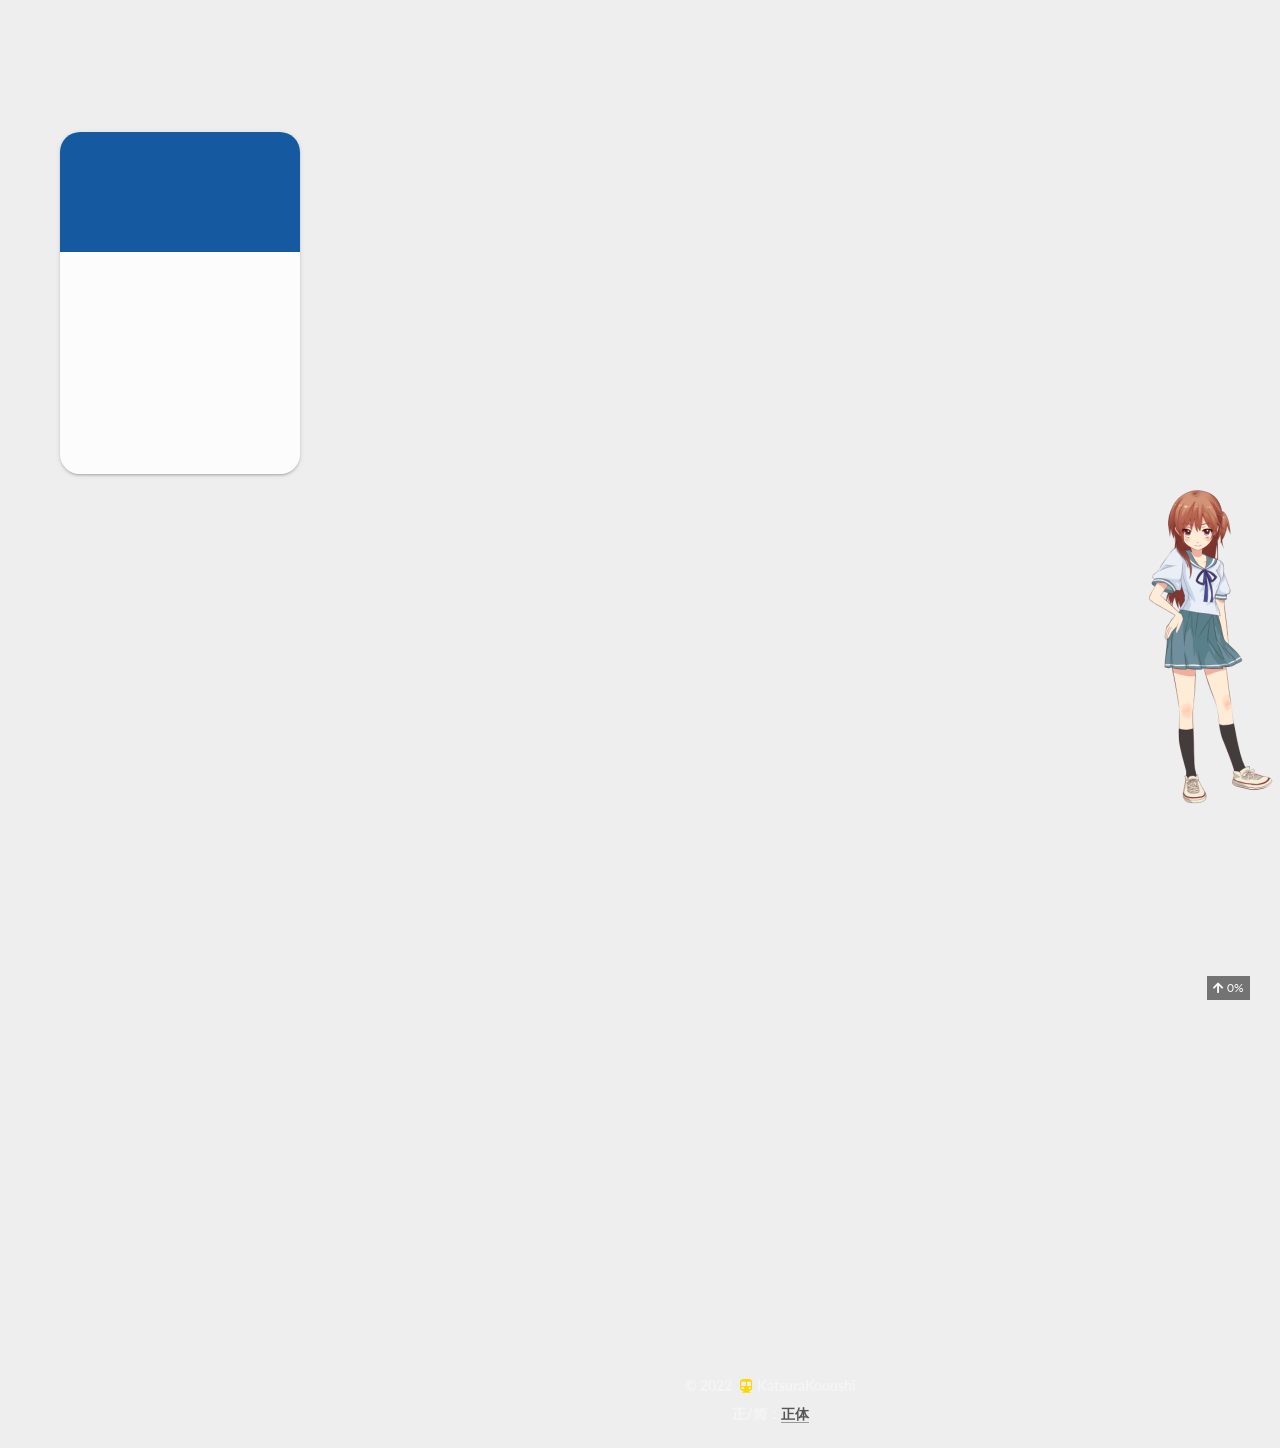
==== commit 484fb6f3: "Site updated: 2022-10-15 14:24:43" ====
--- a/index.html
+++ b/index.html
@@ -1,4 +1,4 @@
-<!DOCTYPE html><html lang="zh-TW"><head><meta charset="UTF-8"><meta name="viewport" content="width=device-width,initial-scale=1,maximum-scale=2"><meta name="theme-color" content="#222"><meta name="generator" content="Hexo 6.3.0"><link rel="apple-touch-icon" sizes="180x180" href="/images/apple-touch-icon-next.png"><link rel="icon" type="image/png" sizes="32x32" href="/images/favicon32.ico"><link rel="icon" type="image/png" sizes="16x16" href="/images/favicon16.ico"><link rel="mask-icon" href="/images/logo.svg" color="#222"><link rel="stylesheet" href="/css/main.css"><link rel="stylesheet" href="//fonts.googleapis.com/css?family=Lato:300,300italic,400,400italic,700,700italic|方正小标宋_GBK:300,300italic,400,400italic,700,700italic|STFangSong:300,300italic,400,400italic,700,700italic&display=swap&subset=latin,latin-ext"><link rel="stylesheet" href="/lib/font-awesome/css/all.min.css"><link rel="stylesheet" href="//cdn.jsdelivr.net/gh/fancyapps/fancybox@3/dist/jquery.fancybox.min.css"><script id="hexo-configurations">var NexT=window.NexT||{},CONFIG={hostname:"willhor2.github.io",root:"/",scheme:"Gemini",version:"7.8.0",exturl:!1,sidebar:{position:"left",display:"post",padding:18,offset:12,onmobile:!1},copycode:{enable:!0,show_result:!0,style:"default"},back2top:{enable:!0,sidebar:!1,scrollpercent:!0},bookmark:{enable:!1,color:"#222",save:"auto"},fancybox:!0,mediumzoom:!1,lazyload:!1,pangu:!1,comments:{style:"tabs",active:null,storage:!0,lazyload:!1,nav:null},algolia:{hits:{per_page:10},labels:{input_placeholder:"Search for Posts",hits_empty:"We didn't find any results for the search: ${query}",hits_stats:"${hits} results found in ${time} ms"}},localsearch:{enable:!0,trigger:"auto",top_n_per_article:5,unescape:!1,preload:!1},motion:{enable:!0,async:!1,transition:{post_block:"fadeIn",post_header:"slideDownIn",post_body:"slideDownIn",coll_header:"slideLeftIn",sidebar:"slideUpIn"}},path:"search.xml"}</script><meta name="description" content="八咫鳥不會二度昭告天啟"><meta property="og:type" content="website"><meta property="og:title" content="KatsuraKooushi"><meta property="og:url" content="https://willhor2.github.io/index.html"><meta property="og:site_name" content="KatsuraKooushi"><meta property="og:description" content="八咫鳥不會二度昭告天啟"><meta property="og:locale" content="zh_TW"><meta name="twitter:card" content="summary"><link rel="canonical" href="https://willhor2.github.io/"><script id="page-configurations">CONFIG.page={sidebar:"",isHome:!0,isPost:!1,lang:"zh-TW"}</script><title>KatsuraKooushi</title><noscript><style>.sidebar-inner,.use-motion .brand,.use-motion .collection-header,.use-motion .comments,.use-motion .menu-item,.use-motion .pagination,.use-motion .post-block,.use-motion .post-body,.use-motion .post-header{opacity:initial}.use-motion .site-subtitle,.use-motion .site-title{opacity:initial;top:initial}.use-motion .logo-line-before i{left:initial}.use-motion .logo-line-after i{right:initial}</style></noscript></head><body itemscope itemtype="http://schema.org/WebPage"><div class="container use-motion"><div class="headband"></div><header class="header" itemscope itemtype="http://schema.org/WPHeader"><div class="header-inner"><div class="site-brand-container"><div class="site-nav-toggle"><div class="toggle" aria-label="切換導航欄"><span class="toggle-line toggle-line-first"></span> <span class="toggle-line toggle-line-middle"></span> <span class="toggle-line toggle-line-last"></span></div></div><div class="site-meta"><a href="/" class="brand" rel="start"><span class="logo-line-before"><i></i></span><h1 class="site-title">KatsuraKooushi</h1><span class="logo-line-after"><i></i></span></a><p class="site-subtitle" itemprop="description">桂小汪仔のブログ</p></div><div class="site-nav-right"><div class="toggle popup-trigger"><i class="fa fa-search fa-fw fa-lg"></i></div></div></div><nav class="site-nav"><ul id="menu" class="main-menu menu"><li class="menu-item menu-item-home"><a href="/" rel="section"><i class="fa fa-home fa-fw"></i>首頁</a></li><li class="menu-item menu-item-archives"><a href="/archives/" rel="section"><i class="fa fa-archive fa-fw"></i>所有</a></li><li class="menu-item menu-item-技術"><a href="/categories/%E6%8A%80%E8%A1%93" rel="section"><i class="fa fa-cog fa-fw"></i>技術</a></li><li class="menu-item menu-item-休閒"><a href="/categories/%E4%BC%91%E9%96%92" rel="section"><i class="fa fa-music fa-fw"></i>休閒</a></li><li class="menu-item menu-item-search"><a role="button" class="popup-trigger"><i class="fa fa-search fa-fw"></i>搜尋</a></li></ul></nav><div class="search-pop-overlay"><div class="popup search-popup"><div class="search-header"><span class="search-icon"><i class="fa fa-search"></i></span><div class="search-input-container"><input autocomplete="off" autocapitalize="off" placeholder="搜尋..." spellcheck="false" type="search" class="search-input"></div><span class="popup-btn-close"><i class="fa fa-times-circle"></i></span></div><div id="search-result"><div id="no-result"><i class="fa fa-spinner fa-pulse fa-5x fa-fw"></i></div></div></div></div></div></header><div class="back-to-top"><i class="fa fa-arrow-up"></i> <span>0%</span></div><main class="main"><div class="main-inner"><div class="content-wrap"><div class="content index posts-expand"><article itemscope itemtype="http://schema.org/Article" class="post-block" lang="zh-TW"><link itemprop="mainEntityOfPage" href="https://willhor2.github.io/posts/3/"><span hidden itemprop="author" itemscope itemtype="http://schema.org/Person"><meta itemprop="image" content="https://s1.ax1x.com/2022/10/13/xaDW4g.png"><meta itemprop="name" content=""><meta itemprop="description" content="八咫鳥不會二度昭告天啟"></span><span hidden itemprop="publisher" itemscope itemtype="http://schema.org/Organization"><meta itemprop="name" content="KatsuraKooushi"></span><header class="post-header"><h2 class="post-title" itemprop="name headline"><a href="/posts/3/" class="post-title-link" itemprop="url">中發白麻將</a></h2><div class="post-meta"><span class="post-meta-item"><span class="post-meta-item-icon"><i class="far fa-calendar"></i> </span><span class="post-meta-item-text">發表於</span> <time title="創建時間：2022-10-13 00:51:59" itemprop="dateCreated datePublished" datetime="2022-10-13T00:51:59+08:00">2022-10-13</time> </span><span class="post-meta-item"><span class="post-meta-item-icon"><i class="far fa-calendar-check"></i> </span><span class="post-meta-item-text">更新於</span> <time title="修改時間：2022-10-15 13:45:57" itemprop="dateModified" datetime="2022-10-15T13:45:57+08:00">2022-10-15</time> </span><span class="post-meta-item"><span class="post-meta-item-icon"><i class="far fa-folder"></i> </span><span class="post-meta-item-text">分類於</span> <span itemprop="about" itemscope itemtype="http://schema.org/Thing"><a href="/categories/%E4%BC%91%E9%96%92/" itemprop="url" rel="index"><span itemprop="name">休閒</span></a></span></span></div></header><div class="post-body" itemprop="articleBody"><p>本文原作於2022&#x2F;01&#x2F;26，增減潤色於2022&#x2F;10&#x2F;13。</p><h2 id="一、簡介"><a href="#一、簡介" class="headerlink" title="一、簡介"></a>一、簡介</h2><div class="post-button"><a class="btn" href="/posts/3/#more" rel="contents">閱讀全文 &raquo;</a></div></div><div></div><footer class="post-footer"><div class="post-eof"></div></footer></article><article itemscope itemtype="http://schema.org/Article" class="post-block" lang="zh-TW"><link itemprop="mainEntityOfPage" href="https://willhor2.github.io/posts/1/"><span hidden itemprop="author" itemscope itemtype="http://schema.org/Person"><meta itemprop="image" content="https://s1.ax1x.com/2022/10/13/xaDW4g.png"><meta itemprop="name" content=""><meta itemprop="description" content="八咫鳥不會二度昭告天啟"></span><span hidden itemprop="publisher" itemscope itemtype="http://schema.org/Organization"><meta itemprop="name" content="KatsuraKooushi"></span><header class="post-header"><h2 class="post-title" itemprop="name headline"><a href="/posts/1/" class="post-title-link" itemprop="url">本站搭建歷程</a></h2><div class="post-meta"><span class="post-meta-item"><span class="post-meta-item-icon"><i class="far fa-calendar"></i> </span><span class="post-meta-item-text">發表於</span> <time title="創建時間：2022-10-08 16:47:20" itemprop="dateCreated datePublished" datetime="2022-10-08T16:47:20+08:00">2022-10-08</time> </span><span class="post-meta-item"><span class="post-meta-item-icon"><i class="far fa-calendar-check"></i> </span><span class="post-meta-item-text">更新於</span> <time title="修改時間：2022-10-15 00:31:39" itemprop="dateModified" datetime="2022-10-15T00:31:39+08:00">2022-10-15</time> </span><span class="post-meta-item"><span class="post-meta-item-icon"><i class="far fa-folder"></i> </span><span class="post-meta-item-text">分類於</span> <span itemprop="about" itemscope itemtype="http://schema.org/Thing"><a href="/categories/%E6%8A%80%E8%A1%93/" itemprop="url" rel="index"><span itemprop="name">技術</span></a></span></span></div></header><div class="post-body" itemprop="articleBody"><p><strong>2022年10月6日著手建站，至10月8日基本建立完成，10月9日幾乎完成所有配置並撰寫本文，歷時三天。</strong></p><p><strong>環境：Windows 11 21H2、Hexo 6.3.0、NexT 7.8.0</strong></p><div class="post-button"><a class="btn" href="/posts/1/#more" rel="contents">閱讀全文 &raquo;</a></div></div><div></div><footer class="post-footer"><div class="post-eof"></div></footer></article><article itemscope itemtype="http://schema.org/Article" class="post-block" lang="zh-TW"><link itemprop="mainEntityOfPage" href="https://willhor2.github.io/posts/2/"><span hidden itemprop="author" itemscope itemtype="http://schema.org/Person"><meta itemprop="image" content="https://s1.ax1x.com/2022/10/13/xaDW4g.png"><meta itemprop="name" content=""><meta itemprop="description" content="八咫鳥不會二度昭告天啟"></span><span hidden itemprop="publisher" itemscope itemtype="http://schema.org/Organization"><meta itemprop="name" content="KatsuraKooushi"></span><header class="post-header"><h2 class="post-title" itemprop="name headline"><a href="/posts/2/" class="post-title-link" itemprop="url">IPv6的開通使用</a></h2><div class="post-meta"><span class="post-meta-item"><span class="post-meta-item-icon"><i class="far fa-calendar"></i> </span><span class="post-meta-item-text">發表於</span> <time title="創建時間：2022-01-24 14:08:29" itemprop="dateCreated datePublished" datetime="2022-01-24T14:08:29+08:00">2022-01-24</time> </span><span class="post-meta-item"><span class="post-meta-item-icon"><i class="far fa-calendar-check"></i> </span><span class="post-meta-item-text">更新於</span> <time title="修改時間：2022-10-12 00:06:48" itemprop="dateModified" datetime="2022-10-12T00:06:48+08:00">2022-10-12</time> </span><span class="post-meta-item"><span class="post-meta-item-icon"><i class="far fa-folder"></i> </span><span class="post-meta-item-text">分類於</span> <span itemprop="about" itemscope itemtype="http://schema.org/Thing"><a href="/categories/%E6%8A%80%E8%A1%93/" itemprop="url" rel="index"><span itemprop="name">技術</span></a></span></span></div></header><div class="post-body" itemprop="articleBody"><h2 id="一、判斷光貓-amp-x2F-路由器是否支持IPv6"><a href="#一、判斷光貓-amp-x2F-路由器是否支持IPv6" class="headerlink" title="一、判斷光貓&amp;&#x2F;路由器是否支持IPv6"></a>一、判斷光貓&amp;&#x2F;路由器是否支持IPv6</h2><p>近年以來的光貓與路由器設備基本全面支持IPv6功能，可在設備的管理頁面進行確認。</p><div class="post-button"><a class="btn" href="/posts/2/#more" rel="contents">閱讀全文 &raquo;</a></div></div><div></div><footer class="post-footer"><div class="post-eof"></div></footer></article></div><script>window.addEventListener('tabs:register', () => {
+<!DOCTYPE html><html lang="zh-TW"><head><meta charset="UTF-8"><meta name="viewport" content="width=device-width,initial-scale=1,maximum-scale=2"><meta name="theme-color" content="#222"><meta name="generator" content="Hexo 6.3.0"><link rel="apple-touch-icon" sizes="180x180" href="/images/apple-touch-icon-next.png"><link rel="icon" type="image/png" sizes="32x32" href="/images/favicon32.ico"><link rel="icon" type="image/png" sizes="16x16" href="/images/favicon16.ico"><link rel="mask-icon" href="/images/logo.svg" color="#222"><link rel="stylesheet" href="/css/main.css"><link rel="stylesheet" href="//fonts.googleapis.com/css?family=Lato:300,300italic,400,400italic,700,700italic|方正小标宋_GBK:300,300italic,400,400italic,700,700italic|STFangSong:300,300italic,400,400italic,700,700italic&display=swap&subset=latin,latin-ext"><link rel="stylesheet" href="/lib/font-awesome/css/all.min.css"><link rel="stylesheet" href="//cdn.jsdelivr.net/gh/fancyapps/fancybox@3/dist/jquery.fancybox.min.css"><script id="hexo-configurations">var NexT=window.NexT||{},CONFIG={hostname:"willhor2.github.io",root:"/",scheme:"Gemini",version:"7.8.0",exturl:!1,sidebar:{position:"left",display:"post",padding:18,offset:12,onmobile:!1},copycode:{enable:!0,show_result:!0,style:"default"},back2top:{enable:!0,sidebar:!1,scrollpercent:!0},bookmark:{enable:!1,color:"#222",save:"auto"},fancybox:!0,mediumzoom:!1,lazyload:!1,pangu:!1,comments:{style:"tabs",active:null,storage:!0,lazyload:!1,nav:null},algolia:{hits:{per_page:10},labels:{input_placeholder:"Search for Posts",hits_empty:"We didn't find any results for the search: ${query}",hits_stats:"${hits} results found in ${time} ms"}},localsearch:{enable:!0,trigger:"auto",top_n_per_article:5,unescape:!1,preload:!1},motion:{enable:!0,async:!1,transition:{post_block:"fadeIn",post_header:"slideDownIn",post_body:"slideDownIn",coll_header:"slideLeftIn",sidebar:"slideUpIn"}},path:"search.xml"}</script><meta name="description" content="八咫鳥不會二度昭告天啟"><meta property="og:type" content="website"><meta property="og:title" content="KatsuraKooushi"><meta property="og:url" content="https://willhor2.github.io/index.html"><meta property="og:site_name" content="KatsuraKooushi"><meta property="og:description" content="八咫鳥不會二度昭告天啟"><meta property="og:locale" content="zh_TW"><meta name="twitter:card" content="summary"><link rel="canonical" href="https://willhor2.github.io/"><script id="page-configurations">CONFIG.page={sidebar:"",isHome:!0,isPost:!1,lang:"zh-TW"}</script><title>KatsuraKooushi</title><noscript><style>.sidebar-inner,.use-motion .brand,.use-motion .collection-header,.use-motion .comments,.use-motion .menu-item,.use-motion .pagination,.use-motion .post-block,.use-motion .post-body,.use-motion .post-header{opacity:initial}.use-motion .site-subtitle,.use-motion .site-title{opacity:initial;top:initial}.use-motion .logo-line-before i{left:initial}.use-motion .logo-line-after i{right:initial}</style></noscript></head><body itemscope itemtype="http://schema.org/WebPage"><div class="container use-motion"><div class="headband"></div><header class="header" itemscope itemtype="http://schema.org/WPHeader"><div class="header-inner"><div class="site-brand-container"><div class="site-nav-toggle"><div class="toggle" aria-label="切換導航欄"><span class="toggle-line toggle-line-first"></span> <span class="toggle-line toggle-line-middle"></span> <span class="toggle-line toggle-line-last"></span></div></div><div class="site-meta"><a href="/" class="brand" rel="start"><span class="logo-line-before"><i></i></span><h1 class="site-title">KatsuraKooushi</h1><span class="logo-line-after"><i></i></span></a><p class="site-subtitle" itemprop="description">桂小汪仔のブログ</p></div><div class="site-nav-right"><div class="toggle popup-trigger"><i class="fa fa-search fa-fw fa-lg"></i></div></div></div><nav class="site-nav"><ul id="menu" class="main-menu menu"><li class="menu-item menu-item-home"><a href="/" rel="section"><i class="fa fa-home fa-fw"></i>首頁</a></li><li class="menu-item menu-item-archives"><a href="/archives/" rel="section"><i class="fa fa-archive fa-fw"></i>所有</a></li><li class="menu-item menu-item-技術"><a href="/categories/%E6%8A%80%E8%A1%93" rel="section"><i class="fa fa-cog fa-fw"></i>技術</a></li><li class="menu-item menu-item-休閒"><a href="/categories/%E4%BC%91%E9%96%92" rel="section"><i class="fa fa-music fa-fw"></i>休閒</a></li><li class="menu-item menu-item-search"><a role="button" class="popup-trigger"><i class="fa fa-search fa-fw"></i>搜尋</a></li></ul></nav><div class="search-pop-overlay"><div class="popup search-popup"><div class="search-header"><span class="search-icon"><i class="fa fa-search"></i></span><div class="search-input-container"><input autocomplete="off" autocapitalize="off" placeholder="搜尋..." spellcheck="false" type="search" class="search-input"></div><span class="popup-btn-close"><i class="fa fa-times-circle"></i></span></div><div id="search-result"><div id="no-result"><i class="fa fa-spinner fa-pulse fa-5x fa-fw"></i></div></div></div></div></div></header><div class="back-to-top"><i class="fa fa-arrow-up"></i> <span>0%</span></div><main class="main"><div class="main-inner"><div class="content-wrap"><div class="content index posts-expand"><article itemscope itemtype="http://schema.org/Article" class="post-block" lang="zh-TW"><link itemprop="mainEntityOfPage" href="https://willhor2.github.io/posts/3/"><span hidden itemprop="author" itemscope itemtype="http://schema.org/Person"><meta itemprop="image" content="https://s1.ax1x.com/2022/10/13/xaDW4g.png"><meta itemprop="name" content=""><meta itemprop="description" content="八咫鳥不會二度昭告天啟"></span><span hidden itemprop="publisher" itemscope itemtype="http://schema.org/Organization"><meta itemprop="name" content="KatsuraKooushi"></span><header class="post-header"><h2 class="post-title" itemprop="name headline"><a href="/posts/3/" class="post-title-link" itemprop="url">中發白麻將</a></h2><div class="post-meta"><span class="post-meta-item"><span class="post-meta-item-icon"><i class="far fa-calendar"></i> </span><span class="post-meta-item-text">發表於</span> <time title="創建時間：2022-10-13 00:51:59" itemprop="dateCreated datePublished" datetime="2022-10-13T00:51:59+08:00">2022-10-13</time> </span><span class="post-meta-item"><span class="post-meta-item-icon"><i class="far fa-calendar-check"></i> </span><span class="post-meta-item-text">更新於</span> <time title="修改時間：2022-10-15 13:59:03" itemprop="dateModified" datetime="2022-10-15T13:59:03+08:00">2022-10-15</time> </span><span class="post-meta-item"><span class="post-meta-item-icon"><i class="far fa-folder"></i> </span><span class="post-meta-item-text">分類於</span> <span itemprop="about" itemscope itemtype="http://schema.org/Thing"><a href="/categories/%E4%BC%91%E9%96%92/" itemprop="url" rel="index"><span itemprop="name">休閒</span></a></span></span></div></header><div class="post-body" itemprop="articleBody"><p>本文原作於2022&#x2F;01&#x2F;26，增減潤色於2022&#x2F;10&#x2F;13。</p><h2 id="一、簡介"><a href="#一、簡介" class="headerlink" title="一、簡介"></a>一、簡介</h2><div class="post-button"><a class="btn" href="/posts/3/#more" rel="contents">閱讀全文 &raquo;</a></div></div><div></div><footer class="post-footer"><div class="post-eof"></div></footer></article><article itemscope itemtype="http://schema.org/Article" class="post-block" lang="zh-TW"><link itemprop="mainEntityOfPage" href="https://willhor2.github.io/posts/1/"><span hidden itemprop="author" itemscope itemtype="http://schema.org/Person"><meta itemprop="image" content="https://s1.ax1x.com/2022/10/13/xaDW4g.png"><meta itemprop="name" content=""><meta itemprop="description" content="八咫鳥不會二度昭告天啟"></span><span hidden itemprop="publisher" itemscope itemtype="http://schema.org/Organization"><meta itemprop="name" content="KatsuraKooushi"></span><header class="post-header"><h2 class="post-title" itemprop="name headline"><a href="/posts/1/" class="post-title-link" itemprop="url">本站搭建歷程</a></h2><div class="post-meta"><span class="post-meta-item"><span class="post-meta-item-icon"><i class="far fa-calendar"></i> </span><span class="post-meta-item-text">發表於</span> <time title="創建時間：2022-10-08 16:47:20" itemprop="dateCreated datePublished" datetime="2022-10-08T16:47:20+08:00">2022-10-08</time> </span><span class="post-meta-item"><span class="post-meta-item-icon"><i class="far fa-calendar-check"></i> </span><span class="post-meta-item-text">更新於</span> <time title="修改時間：2022-10-15 14:23:53" itemprop="dateModified" datetime="2022-10-15T14:23:53+08:00">2022-10-15</time> </span><span class="post-meta-item"><span class="post-meta-item-icon"><i class="far fa-folder"></i> </span><span class="post-meta-item-text">分類於</span> <span itemprop="about" itemscope itemtype="http://schema.org/Thing"><a href="/categories/%E6%8A%80%E8%A1%93/" itemprop="url" rel="index"><span itemprop="name">技術</span></a></span></span></div></header><div class="post-body" itemprop="articleBody"><p><strong>2022年10月6日著手建站，至10月8日基本建立完成，10月9日幾乎完成所有配置並撰寫本文，歷時三天。</strong></p><p><strong>環境：Windows 11 21H2、Hexo 6.3.0、NexT 7.8.0</strong></p><div class="post-button"><a class="btn" href="/posts/1/#more" rel="contents">閱讀全文 &raquo;</a></div></div><div></div><footer class="post-footer"><div class="post-eof"></div></footer></article><article itemscope itemtype="http://schema.org/Article" class="post-block" lang="zh-TW"><link itemprop="mainEntityOfPage" href="https://willhor2.github.io/posts/2/"><span hidden itemprop="author" itemscope itemtype="http://schema.org/Person"><meta itemprop="image" content="https://s1.ax1x.com/2022/10/13/xaDW4g.png"><meta itemprop="name" content=""><meta itemprop="description" content="八咫鳥不會二度昭告天啟"></span><span hidden itemprop="publisher" itemscope itemtype="http://schema.org/Organization"><meta itemprop="name" content="KatsuraKooushi"></span><header class="post-header"><h2 class="post-title" itemprop="name headline"><a href="/posts/2/" class="post-title-link" itemprop="url">IPv6的開通使用</a></h2><div class="post-meta"><span class="post-meta-item"><span class="post-meta-item-icon"><i class="far fa-calendar"></i> </span><span class="post-meta-item-text">發表於</span> <time title="創建時間：2022-01-24 14:08:29" itemprop="dateCreated datePublished" datetime="2022-01-24T14:08:29+08:00">2022-01-24</time> </span><span class="post-meta-item"><span class="post-meta-item-icon"><i class="far fa-calendar-check"></i> </span><span class="post-meta-item-text">更新於</span> <time title="修改時間：2022-10-12 00:06:48" itemprop="dateModified" datetime="2022-10-12T00:06:48+08:00">2022-10-12</time> </span><span class="post-meta-item"><span class="post-meta-item-icon"><i class="far fa-folder"></i> </span><span class="post-meta-item-text">分類於</span> <span itemprop="about" itemscope itemtype="http://schema.org/Thing"><a href="/categories/%E6%8A%80%E8%A1%93/" itemprop="url" rel="index"><span itemprop="name">技術</span></a></span></span></div></header><div class="post-body" itemprop="articleBody"><h2 id="一、判斷光貓-amp-x2F-路由器是否支持IPv6"><a href="#一、判斷光貓-amp-x2F-路由器是否支持IPv6" class="headerlink" title="一、判斷光貓&amp;&#x2F;路由器是否支持IPv6"></a>一、判斷光貓&amp;&#x2F;路由器是否支持IPv6</h2><p>近年以來的光貓與路由器設備基本全面支持IPv6功能，可在設備的管理頁面進行確認。</p><div class="post-button"><a class="btn" href="/posts/2/#more" rel="contents">閱讀全文 &raquo;</a></div></div><div></div><footer class="post-footer"><div class="post-eof"></div></footer></article></div><script>window.addEventListener('tabs:register', () => {
     let { activeClass } = CONFIG.comments;
     if (CONFIG.comments.storage) {
       activeClass = localStorage.getItem('comments_active') || activeClass;
@@ -16,4 +16,4 @@
       let commentClass = event.target.classList[1];
       localStorage.setItem('comments_active', commentClass);
     });
-  }</script></div><div class="toggle sidebar-toggle"><span class="toggle-line toggle-line-first"></span> <span class="toggle-line toggle-line-middle"></span> <span class="toggle-line toggle-line-last"></span></div><aside class="sidebar"><div class="sidebar-inner"><ul class="sidebar-nav motion-element"><li class="sidebar-nav-toc">文章目錄</li><li class="sidebar-nav-overview">本站概要</li></ul><div class="post-toc-wrap sidebar-panel"></div><div class="site-overview-wrap sidebar-panel"><div class="site-author motion-element" itemprop="author" itemscope itemtype="http://schema.org/Person"><img class="site-author-image" itemprop="image" alt="" src="https://s1.ax1x.com/2022/10/13/xaDW4g.png"><p class="site-author-name" itemprop="name"></p><div class="site-description" itemprop="description">八咫鳥不會二度昭告天啟</div></div><div class="site-state-wrap motion-element"><nav class="site-state"><div class="site-state-item site-state-posts"><a href="/archives/"><span class="site-state-item-count">3</span> <span class="site-state-item-name">文章</span></a></div><div class="site-state-item site-state-categories"><a href="/categories/"><span class="site-state-item-count">2</span> <span class="site-state-item-name">分類</span></a></div></nav></div></div></div></aside><div id="sidebar-dimmer"></div></div></main><footer class="footer"><div class="footer-inner"><div class="copyright">&copy; <span itemprop="copyrightYear">2022</span> <span class="with-love"><i class="fa fa-subway"></i> </span><span class="author" itemprop="copyrightHolder">KatsuraKooushi</span></div></div></footer></div><script src="/lib/anime.min.js"></script><script src="//cdn.jsdelivr.net/npm/jquery@3/dist/jquery.min.js"></script><script src="//cdn.jsdelivr.net/gh/fancyapps/fancybox@3/dist/jquery.fancybox.min.js"></script><script src="/lib/velocity/velocity.min.js"></script><script src="/lib/velocity/velocity.ui.min.js"></script><script src="/js/utils.js"></script><script src="/js/motion.js"></script><script src="/js/schemes/pisces.js"></script><script src="/js/next-boot.js"></script><script src="/js/local-search.js"></script><script src="/live2dw/assets/L2Dwidget.min.js?094cbace49a39548bed64abff5988b05"></script><script>L2Dwidget.init({pluginRootPath:"live2dw/",pluginJsPath:"assets/",tagMode:!1,model:{jsonPath:"/live2dw/assets/hibiki.model.json"},display:{position:"right",width:150,height:400,vOffset:55},mobile:{show:!1},log:!1,pluginModelPath:"assets/"})</script></body></html>+  }</script></div><div class="toggle sidebar-toggle"><span class="toggle-line toggle-line-first"></span> <span class="toggle-line toggle-line-middle"></span> <span class="toggle-line toggle-line-last"></span></div><aside class="sidebar"><div class="sidebar-inner"><ul class="sidebar-nav motion-element"><li class="sidebar-nav-toc">文章目錄</li><li class="sidebar-nav-overview">本站概要</li></ul><div class="post-toc-wrap sidebar-panel"></div><div class="site-overview-wrap sidebar-panel"><div class="site-author motion-element" itemprop="author" itemscope itemtype="http://schema.org/Person"><img class="site-author-image" itemprop="image" alt="" src="https://s1.ax1x.com/2022/10/13/xaDW4g.png"><p class="site-author-name" itemprop="name"></p><div class="site-description" itemprop="description">八咫鳥不會二度昭告天啟</div></div><div class="site-state-wrap motion-element"><nav class="site-state"><div class="site-state-item site-state-posts"><a href="/archives/"><span class="site-state-item-count">3</span> <span class="site-state-item-name">文章</span></a></div><div class="site-state-item site-state-categories"><a href="/categories/"><span class="site-state-item-count">2</span> <span class="site-state-item-name">分類</span></a></div></nav></div></div></div></aside><div id="sidebar-dimmer"></div></div></main><footer class="footer"><div class="footer-inner"><div class="copyright">&copy; <span itemprop="copyrightYear">2022</span> <span class="with-love"><i class="fa fa-subway"></i> </span><span class="author" itemprop="copyrightHolder">KatsuraKooushi</span></div><div class="translate-style">正/简：<a id="translateLink" href="javascript:translatePage();">正体</a></div><script type="text/javascript" src="/js/tw_cn.js"></script><script type="text/javascript">var defaultEncoding=1,translateDelay=0,cookieDomain="https://willhor2.github.io/",msgToTraditionalChinese="正体",msgToSimplifiedChinese="簡體",translateButtonId="translateLink";translateInitilization()</script></div></footer></div><script src="/lib/anime.min.js"></script><script src="//cdn.jsdelivr.net/npm/jquery@3/dist/jquery.min.js"></script><script src="//cdn.jsdelivr.net/gh/fancyapps/fancybox@3/dist/jquery.fancybox.min.js"></script><script src="/lib/velocity/velocity.min.js"></script><script src="/lib/velocity/velocity.ui.min.js"></script><script src="/js/utils.js"></script><script src="/js/motion.js"></script><script src="/js/schemes/pisces.js"></script><script src="/js/next-boot.js"></script><script src="/js/local-search.js"></script><script src="/live2dw/assets/L2Dwidget.min.js?094cbace49a39548bed64abff5988b05"></script><script>L2Dwidget.init({"pluginRootPath":"live2dw/","pluginJsPath":"assets/","tagMode":false,"model":{"jsonPath":"/live2dw/assets/hibiki.model.json"},"display":{"position":"right","width":150,"height":400,"vOffset":55},"mobile":{"show":false},"log":false,"pluginModelPath":"assets/"});</script></body></html>
--- a/css/main.css
+++ b/css/main.css
@@ -1,3 +1,3 @@
-/* build time:Sat Oct 15 2022 13:52:51 GMT+0800 (中国标准时间)*/
-:root{--body-bg-color:#eee;--content-bg-color:#fff;--card-bg-color:#f5f5f5;--text-color:#555;--blockquote-color:#666;--link-color:#555;--link-hover-color:#222;--brand-color:#fff;--brand-hover-color:#fff;--table-row-odd-bg-color:#f9f9f9;--table-row-hover-bg-color:#f5f5f5;--menu-item-bg-color:#f5f5f5;--btn-default-bg:#fff;--btn-default-color:#555;--btn-default-border-color:#555;--btn-default-hover-bg:#222;--btn-default-hover-color:#fff;--btn-default-hover-border-color:#222}html{line-height:1.15;-webkit-text-size-adjust:100%}body{margin:0}main{display:block}h1{font-size:2em;margin:.67em 0}hr{box-sizing:content-box;height:0;overflow:visible}pre{font-family:monospace,monospace;font-size:1em}a{background:0 0}abbr[title]{border-bottom:none;text-decoration:underline;text-decoration:underline dotted}b,strong{font-weight:bolder}code,kbd,samp{font-family:monospace,monospace;font-size:1em}small{font-size:80%}sub,sup{font-size:75%;line-height:0;position:relative;vertical-align:baseline}sub{bottom:-.25em}sup{top:-.5em}img{border-style:none}button,input,optgroup,select,textarea{font-family:inherit;font-size:100%;line-height:1.15;margin:0}button,input{overflow:visible}button,select{text-transform:none}[type=button],[type=reset],[type=submit],button{-webkit-appearance:button}[type=button]::-moz-focus-inner,[type=reset]::-moz-focus-inner,[type=submit]::-moz-focus-inner,button::-moz-focus-inner{border-style:none;padding:0}[type=button]:-moz-focusring,[type=reset]:-moz-focusring,[type=submit]:-moz-focusring,button:-moz-focusring{outline:1px dotted ButtonText}fieldset{padding:.35em .75em .625em}legend{box-sizing:border-box;color:inherit;display:table;max-width:100%;padding:0;white-space:normal}progress{vertical-align:baseline}textarea{overflow:auto}[type=checkbox],[type=radio]{box-sizing:border-box;padding:0}[type=number]::-webkit-inner-spin-button,[type=number]::-webkit-outer-spin-button{height:auto}[type=search]{outline-offset:-2px;-webkit-appearance:textfield}[type=search]::-webkit-search-decoration{-webkit-appearance:none}::-webkit-file-upload-button{font:inherit;-webkit-appearance:button}details{display:block}summary{display:list-item}template{display:none}[hidden]{display:none}::selection{background:#262a30;color:#eee}body,html{height:100%}body{background:var(--body-bg-color);color:var(--text-color);font-family:Lato,"PingFang SC","Microsoft YaHei",sans-serif;font-size:1em;line-height:2}@media (max-width:991px){body{padding-left:0!important;padding-right:0!important}}h1,h2,h3,h4,h5,h6{font-family:'方正小标宋_GBK',Lato,"PingFang SC","Microsoft YaHei",sans-serif;font-weight:700;line-height:1.5;margin:20px 0 15px}h1{font-size:1.45em}h2{font-size:1.275em}h3{font-size:1.1em}h4{font-size:.925em}h5{font-size:.75em}h6{font-size:.575em}p{margin:0 0 20px 0}a,span.exturl{border-bottom:1px solid #999;color:var(--link-color);outline:0;text-decoration:none;overflow-wrap:break-word;word-wrap:break-word;cursor:pointer}a:hover,span.exturl:hover{border-bottom-color:var(--link-hover-color);color:var(--link-hover-color)}iframe,img,video{display:block;margin-left:auto;margin-right:auto;max-width:100%}hr{background-image:repeating-linear-gradient(-45deg,#ddd,#ddd 4px,transparent 4px,transparent 8px);border:0;height:3px;margin:40px 0}blockquote{border-left:4px solid #ddd;color:var(--blockquote-color);margin:0;padding:0 15px}blockquote cite::before{content:'-';padding:0 5px}dt{font-weight:700}dd{margin:0;padding:0}kbd{background-color:#f5f5f5;background-image:linear-gradient(#eee,#fff,#eee);border:1px solid #ccc;border-radius:.2em;box-shadow:.1em .1em .2em rgba(0,0,0,.1);color:#555;font-family:inherit;padding:.1em .3em;white-space:nowrap}.table-container{overflow:auto}table{border-collapse:collapse;border-spacing:0;font-size:.875em;margin:0 0 20px 0;width:100%}tbody tr:nth-of-type(odd){background:var(--table-row-odd-bg-color)}tbody tr:hover{background:var(--table-row-hover-bg-color)}caption,td,th{font-weight:400;padding:8px;vertical-align:middle}td,th{border:1px solid #ccc;border-bottom:3px solid #ddd}th{font-weight:700;padding-bottom:10px}td{border-bottom-width:1px}.btn{background:var(--btn-default-bg);border:2px solid var(--btn-default-border-color);border-radius:2px;color:var(--btn-default-color);display:inline-block;font-size:.875em;line-height:2;padding:0 20px;text-decoration:none;transition-property:background-color;transition-delay:0s;transition-duration:.2s;transition-timing-function:ease-in-out}.btn:hover{background:var(--btn-default-hover-bg);border-color:var(--btn-default-hover-border-color);color:var(--btn-default-hover-color)}.btn+.btn{margin:0 0 8px 8px}.btn .fa-fw{text-align:left;width:1.285714285714286em}.toggle{line-height:0}.toggle .toggle-line{background:#fff;display:inline-block;height:2px;left:0;position:relative;top:0;transition:all .4s;vertical-align:top;width:100%}.toggle .toggle-line:not(:first-child){margin-top:3px}.toggle.toggle-arrow .toggle-line-first{left:50%;top:2px;transform:rotate(45deg);width:50%}.toggle.toggle-arrow .toggle-line-middle{left:2px;width:90%}.toggle.toggle-arrow .toggle-line-last{left:50%;top:-2px;transform:rotate(-45deg);width:50%}.toggle.toggle-close .toggle-line-first{transform:rotate(-45deg);top:5px}.toggle.toggle-close .toggle-line-middle{opacity:0}.toggle.toggle-close .toggle-line-last{transform:rotate(45deg);top:-5px}.highlight-container{position:relative}.highlight-container .copy-btn:focus,.highlight-container:hover .copy-btn{opacity:1}.copy-btn{color:#333;cursor:pointer;line-height:1.6;opacity:0;padding:2px 6px;position:absolute;transition-delay:0s;transition-duration:.2s;transition-timing-function:ease-in-out;background-color:#eee;background-image:linear-gradient(#fcfcfc,#eee);border:1px solid #d5d5d5;border-radius:3px;font-size:.85em;right:4px;top:8px}.highlight,pre{background:#2d2d2d;color:#ccc;line-height:1.6;margin:0 auto 20px}code,pre{font-family:consolas,Menlo,monospace,"PingFang SC","Microsoft YaHei"}code{background:#eee;border-radius:3px;color:#555;padding:2px 4px;overflow-wrap:break-word;word-wrap:break-word}.highlight ::selection{background:#515151}.highlight pre{border:0;margin:0;padding:10px 0}.highlight table{border:0;margin:0;width:auto}.highlight td{border:0;padding:0}.highlight figcaption{background:#1b1b1b;color:#ccc;display:flex;font-size:.875em;justify-content:space-between;line-height:1.2;padding:.5em}.highlight figcaption a{color:#ccc}.highlight figcaption a:hover{border-bottom-color:#ccc}.highlight .gutter{-moz-user-select:none;-ms-user-select:none;-webkit-user-select:none;user-select:none}.highlight .gutter pre{background:#1b1b1b;color:#999;padding-left:10px;padding-right:10px;text-align:right}.highlight .code pre{background:#2d2d2d;padding-left:10px;width:100%}.gist table{width:auto}.gist table td{border:0}pre{overflow:auto;padding:10px}pre code{background:0 0;color:#ccc;font-size:.875em;padding:0;text-shadow:none}pre .deletion{background:maroon}pre .addition{background:green}pre .meta{color:#fc6;-moz-user-select:none;-ms-user-select:none;-webkit-user-select:none;user-select:none}pre .comment{color:#999}pre .attribute,pre .css .class,pre .css .id,pre .css .pseudo,pre .html .doctype,pre .name,pre .regexp,pre .ruby .constant,pre .tag,pre .variable,pre .xml .doctype,pre .xml .pi,pre .xml .tag .title{color:#f2777a}pre .built_in,pre .builtin-name,pre .command,pre .constant,pre .literal,pre .number,pre .params,pre .preprocessor{color:#f99157}pre .css .rules .attribute,pre .formula,pre .header,pre .inheritance,pre .ruby .class .title,pre .ruby .symbol,pre .special,pre .string,pre .symbol,pre .value,pre .xml .cdata{color:#9c9}pre .css .hexcolor,pre .title{color:#6cc}pre .coffeescript .title,pre .function,pre .javascript .title,pre .perl .sub,pre .python .decorator,pre .python .title,pre .ruby .function .title,pre .ruby .title .keyword{color:#69c}pre .javascript .function,pre .keyword{color:#c9c}.blockquote-center{border-left:none;margin:40px 0;padding:0;position:relative;text-align:center}.blockquote-center .fa{display:block;opacity:.6;position:absolute;width:100%}.blockquote-center .fa-quote-left{border-top:1px solid #ccc;text-align:left;top:-20px}.blockquote-center .fa-quote-right{border-bottom:1px solid #ccc;text-align:right;bottom:-20px}.blockquote-center div,.blockquote-center p{text-align:center}.post-body .group-picture img{margin:0 auto;padding:0 3px}.group-picture-row{margin-bottom:6px;overflow:hidden}.group-picture-column{float:left;margin-bottom:10px}.post-body .label{color:#555;display:inline;padding:0 2px}.post-body .label.default{background:#f0f0f0}.post-body .label.primary{background:#efe6f7}.post-body .label.info{background:#e5f2f8}.post-body .label.success{background:#e7f4e9}.post-body .label.warning{background:#fcf6e1}.post-body .label.danger{background:#fae8eb}.post-body .tabs{margin-bottom:20px}.post-body .tabs,.tabs-comment{display:block;padding-top:10px;position:relative}.post-body .tabs ul.nav-tabs,.tabs-comment ul.nav-tabs{display:flex;flex-wrap:wrap;margin:0;margin-bottom:-1px;padding:0}@media (max-width:413px){.post-body .tabs ul.nav-tabs,.tabs-comment ul.nav-tabs{display:block;margin-bottom:5px}}.post-body .tabs ul.nav-tabs li.tab,.tabs-comment ul.nav-tabs li.tab{border-bottom:1px solid #ddd;border-left:1px solid transparent;border-right:1px solid transparent;border-top:3px solid transparent;flex-grow:1;list-style-type:none;border-radius:0}@media (max-width:413px){.post-body .tabs ul.nav-tabs li.tab,.tabs-comment ul.nav-tabs li.tab{border-bottom:1px solid transparent;border-left:3px solid transparent;border-right:1px solid transparent;border-top:1px solid transparent}}@media (max-width:413px){.post-body .tabs ul.nav-tabs li.tab,.tabs-comment ul.nav-tabs li.tab{border-radius:0}}.post-body .tabs ul.nav-tabs li.tab a,.tabs-comment ul.nav-tabs li.tab a{border-bottom:initial;display:block;line-height:1.8;outline:0;padding:.25em .75em;text-align:center;transition-delay:0s;transition-duration:.2s;transition-timing-function:ease-out}.post-body .tabs ul.nav-tabs li.tab a i,.tabs-comment ul.nav-tabs li.tab a i{width:1.285714285714286em}.post-body .tabs ul.nav-tabs li.tab.active,.tabs-comment ul.nav-tabs li.tab.active{border-bottom:1px solid transparent;border-left:1px solid #ccc;border-right:1px solid #ccc;border-top:3px solid #fc6423}@media (max-width:413px){.post-body .tabs ul.nav-tabs li.tab.active,.tabs-comment ul.nav-tabs li.tab.active{border-bottom:1px solid #ccc;border-left:3px solid #fc6423;border-right:1px solid #ccc;border-top:1px solid #ccc}}.post-body .tabs ul.nav-tabs li.tab.active a,.tabs-comment ul.nav-tabs li.tab.active a{color:var(--link-color);cursor:default}.post-body .tabs .tab-content .tab-pane,.tabs-comment .tab-content .tab-pane{border:1px solid #ccc;border-top:0;padding:20px 20px 0 20px;border-radius:0}.post-body .tabs .tab-content .tab-pane:not(.active),.tabs-comment .tab-content .tab-pane:not(.active){display:none}.post-body .tabs .tab-content .tab-pane.active,.tabs-comment .tab-content .tab-pane.active{display:block}.post-body .tabs .tab-content .tab-pane.active:nth-of-type(1),.tabs-comment .tab-content .tab-pane.active:nth-of-type(1){border-radius:0}@media (max-width:413px){.post-body .tabs .tab-content .tab-pane.active:nth-of-type(1),.tabs-comment .tab-content .tab-pane.active:nth-of-type(1){border-radius:0}}.post-body .note{border-radius:3px;margin-bottom:20px;padding:1em;position:relative;border:1px solid #eee;border-left-width:5px}.post-body .note h2,.post-body .note h3,.post-body .note h4,.post-body .note h5,.post-body .note h6{margin-top:0;border-bottom:initial;margin-bottom:0;padding-top:0}.post-body .note blockquote:first-child,.post-body .note img:first-child,.post-body .note ol:first-child,.post-body .note p:first-child,.post-body .note pre:first-child,.post-body .note table:first-child,.post-body .note ul:first-child{margin-top:0}.post-body .note blockquote:last-child,.post-body .note img:last-child,.post-body .note ol:last-child,.post-body .note p:last-child,.post-body .note pre:last-child,.post-body .note table:last-child,.post-body .note ul:last-child{margin-bottom:0}.post-body .note.default{border-left-color:#777}.post-body .note.default h2,.post-body .note.default h3,.post-body .note.default h4,.post-body .note.default h5,.post-body .note.default h6{color:#777}.post-body .note.primary{border-left-color:#6f42c1}.post-body .note.primary h2,.post-body .note.primary h3,.post-body .note.primary h4,.post-body .note.primary h5,.post-body .note.primary h6{color:#6f42c1}.post-body .note.info{border-left-color:#428bca}.post-body .note.info h2,.post-body .note.info h3,.post-body .note.info h4,.post-body .note.info h5,.post-body .note.info h6{color:#428bca}.post-body .note.success{border-left-color:#5cb85c}.post-body .note.success h2,.post-body .note.success h3,.post-body .note.success h4,.post-body .note.success h5,.post-body .note.success h6{color:#5cb85c}.post-body .note.warning{border-left-color:#f0ad4e}.post-body .note.warning h2,.post-body .note.warning h3,.post-body .note.warning h4,.post-body .note.warning h5,.post-body .note.warning h6{color:#f0ad4e}.post-body .note.danger{border-left-color:#d9534f}.post-body .note.danger h2,.post-body .note.danger h3,.post-body .note.danger h4,.post-body .note.danger h5,.post-body .note.danger h6{color:#d9534f}.pagination .next,.pagination .page-number,.pagination .prev,.pagination .space{display:inline-block;margin:0 10px;padding:0 11px;position:relative;top:-1px}@media (max-width:767px){.pagination .next,.pagination .page-number,.pagination .prev,.pagination .space{margin:0 5px}}.pagination{border-top:1px solid #eee;margin:120px 0 0;text-align:center}.pagination .next,.pagination .page-number,.pagination .prev{border-bottom:0;border-top:1px solid #eee;transition-property:border-color;transition-delay:0s;transition-duration:.2s;transition-timing-function:ease-in-out}.pagination .next:hover,.pagination .page-number:hover,.pagination .prev:hover{border-top-color:#222}.pagination .space{margin:0;padding:0}.pagination .prev{margin-left:0}.pagination .next{margin-right:0}.pagination .page-number.current{background:#ccc;border-top-color:#ccc;color:#fff}@media (max-width:767px){.pagination{border-top:none}.pagination .next,.pagination .page-number,.pagination .prev{border-bottom:1px solid #eee;border-top:0;margin-bottom:10px;padding:0 10px}.pagination .next:hover,.pagination .page-number:hover,.pagination .prev:hover{border-bottom-color:#222}}.comments{margin-top:60px;overflow:hidden}.comment-button-group{display:flex;flex-wrap:wrap-reverse;justify-content:center;margin:1em 0}.comment-button-group .comment-button{margin:.1em .2em}.comment-button-group .comment-button.active{background:var(--btn-default-hover-bg);border-color:var(--btn-default-hover-border-color);color:var(--btn-default-hover-color)}.comment-position{display:none}.comment-position.active{display:block}.tabs-comment{background:var(--content-bg-color);margin-top:4em;padding-top:0}.tabs-comment .comments{border:0;box-shadow:none;margin-top:0;padding-top:0}.container{min-height:100%;position:relative}.main-inner{margin:0 auto;width:calc(100% - 20px)}@media (min-width:1200px){.main-inner{width:1160px}}@media (min-width:1600px){.main-inner{width:73%}}@media (max-width:767px){.content-wrap{padding:0 20px}}.header{background:0 0}.header-inner{margin:0 auto;width:calc(100% - 20px)}@media (min-width:1200px){.header-inner{width:1160px}}@media (min-width:1600px){.header-inner{width:73%}}.site-brand-container{display:flex;flex-shrink:0;padding:0 10px}.headband{background:url(https://s1.ax1x.com/2022/10/14/xw8F6U.png) no-repeat center center;height:131px}.site-meta{flex-grow:1;text-align:center}@media (max-width:767px){.site-meta{text-align:center}}.brand{border-bottom:none;color:var(--brand-color);display:inline-block;line-height:1.375em;padding:0 40px;position:relative}.brand:hover{color:var(--brand-hover-color)}.site-title{font-family:Lato,"PingFang SC","Microsoft YaHei",sans-serif;font-size:1.375em;font-weight:400;margin:0}.site-subtitle{color:#ddd;font-size:.85em;margin:10px 0}.use-motion .brand{opacity:0}.use-motion .custom-logo-image,.use-motion .site-subtitle,.use-motion .site-title{opacity:0;position:relative;top:-10px}.site-nav-right,.site-nav-toggle{display:none}@media (max-width:767px){.site-nav-right,.site-nav-toggle{display:flex;flex-direction:column;justify-content:center}}.site-nav-right .toggle,.site-nav-toggle .toggle{color:var(--text-color);padding:10px;width:22px}.site-nav-right .toggle .toggle-line,.site-nav-toggle .toggle .toggle-line{background:var(--text-color);border-radius:1px}.site-nav{display:block}@media (max-width:767px){.site-nav{clear:both;display:none}}.site-nav.site-nav-on{display:block}.menu{margin-top:20px;padding-left:0;text-align:center}.menu-item{display:inline-block;list-style:none;margin:0 10px}@media (max-width:767px){.menu-item{display:block;margin-top:10px}.menu-item.menu-item-search{display:none}}.menu-item a,.menu-item span.exturl{border-bottom:0;display:block;font-size:.85em;transition-property:border-color;transition-delay:0s;transition-duration:.2s;transition-timing-function:ease-in-out}@media (hover:none){.menu-item a:hover,.menu-item span.exturl:hover{border-bottom-color:transparent!important}}.menu-item .fa,.menu-item .fab,.menu-item .far,.menu-item .fas{margin-right:8px}.menu-item .badge{display:inline-block;font-weight:700;line-height:1;margin-left:.35em;margin-top:.35em;text-align:center;white-space:nowrap}@media (max-width:767px){.menu-item .badge{float:right;margin-left:0}}.menu .menu-item a:hover,.menu .menu-item span.exturl:hover,.menu-item-active a{background:var(--menu-item-bg-color)}.use-motion .menu-item{opacity:0}.sidebar{background:#222;bottom:0;box-shadow:inset 0 2px 6px #000;position:fixed;top:0}@media (max-width:991px){.sidebar{display:none}}.sidebar-inner{color:#999;padding:18px 10px;text-align:center}.cc-license{margin-top:10px;text-align:center}.cc-license .cc-opacity{border-bottom:none;opacity:.7}.cc-license .cc-opacity:hover{opacity:.9}.cc-license img{display:inline-block}.site-author-image{border:1px solid #eee;display:block;margin:0 auto;max-width:120px;padding:2px;border-radius:50%}.site-author-name{color:var(--text-color);font-weight:600;margin:0;text-align:center}.site-description{color:#999;font-size:.85em;margin-top:0;text-align:center}.links-of-author{margin-top:15px}.links-of-author a,.links-of-author span.exturl{border-bottom-color:#555;display:inline-block;font-size:.85em;margin-bottom:10px;margin-right:10px;vertical-align:middle}.links-of-author a::before,.links-of-author span.exturl::before{background:#f170f7;border-radius:50%;content:' ';display:inline-block;height:4px;margin-right:3px;vertical-align:middle;width:4px}.sidebar-button{margin-top:15px}.sidebar-button a{border:1px solid #fc6423;border-radius:4px;color:#fc6423;display:inline-block;padding:0 15px}.sidebar-button a .fa,.sidebar-button a .fab,.sidebar-button a .far,.sidebar-button a .fas{margin-right:5px}.sidebar-button a:hover{background:#fc6423;border:1px solid #fc6423;color:#fff}.sidebar-button a:hover .fa,.sidebar-button a:hover .fab,.sidebar-button a:hover .far,.sidebar-button a:hover .fas{color:#fff}.links-of-blogroll{font-size:.85em;margin-top:10px}.links-of-blogroll-title{font-size:.875em;font-weight:600;margin-top:0}.links-of-blogroll-list{list-style:none;margin:0;padding:0}#sidebar-dimmer{display:none}@media (max-width:767px){#sidebar-dimmer{background:#000;display:block;height:100%;left:100%;opacity:0;position:fixed;top:0;width:100%;z-index:1100}.sidebar-active+#sidebar-dimmer{opacity:.7;transform:translateX(-100%);transition:opacity .5s}}.sidebar-nav{margin:0;padding-bottom:20px;padding-left:0}.sidebar-nav li{border-bottom:1px solid transparent;color:var(--text-color);cursor:pointer;display:inline-block;font-size:.875em}.sidebar-nav li.sidebar-nav-overview{margin-left:10px}.sidebar-nav li:hover{color:#fc6423}.sidebar-nav .sidebar-nav-active{border-bottom-color:#fc6423;color:#fc6423}.sidebar-nav .sidebar-nav-active:hover{color:#fc6423}.sidebar-panel{display:none;overflow-x:hidden;overflow-y:auto}.sidebar-panel-active{display:block}.sidebar-toggle{background:#222;bottom:45px;cursor:pointer;height:14px;left:30px;padding:5px;position:fixed;width:14px;z-index:1300}@media (max-width:991px){.sidebar-toggle{left:20px;opacity:.8;display:none}}.sidebar-toggle:hover .toggle-line{background:#fc6423}.post-toc{font-size:.875em}.post-toc ol{list-style:none;margin:0;padding:0 2px 5px 10px;text-align:left}.post-toc ol>ol{padding-left:0}.post-toc ol a{transition-property:all;transition-delay:0s;transition-duration:.2s;transition-timing-function:ease-in-out}.post-toc .nav-item{line-height:1.8;overflow:hidden;text-overflow:ellipsis;white-space:nowrap}.post-toc .nav .nav-child{display:none}.post-toc .nav .active>.nav-child{display:block}.post-toc .nav .active-current>.nav-child{display:block}.post-toc .nav .active-current>.nav-child>.nav-item{display:block}.post-toc .nav .active>a{border-bottom-color:#fc6423;color:#fc6423}.post-toc .nav .active-current>a{color:#fc6423}.post-toc .nav .active-current>a:hover{color:#fc6423}.site-state{display:flex;justify-content:center;line-height:1.4;margin-top:10px;overflow:hidden;text-align:center;white-space:nowrap}.site-state-item{padding:0 15px}.site-state-item:not(:first-child){border-left:1px solid #eee}.site-state-item a{border-bottom:none}.site-state-item-count{display:block;font-size:1em;font-weight:600;text-align:center}.site-state-item-name{color:#999;font-size:.85em}.footer{color:#f5f5f5;font-size:.875em;padding:20px 0;font-weight:700}.footer.footer-fixed{bottom:0;left:0;position:absolute;right:0}.footer-inner{box-sizing:border-box;margin:0 auto;text-align:center;width:calc(100% - 20px)}@media (min-width:1200px){.footer-inner{width:1160px}}@media (min-width:1600px){.footer-inner{width:73%}}.languages{display:inline-block;font-size:1.125em;position:relative}.languages .lang-select-label span{margin:0 .5em}.languages .lang-select{height:100%;left:0;opacity:0;position:absolute;top:0;width:100%}.with-love{color:gold;display:inline-block;margin:0 5px}.powered-by,.theme-info{display:inline-block}@-moz-keyframes iconAnimate{0%,100%{transform:scale(1)}10%,30%{transform:scale(.9)}20%,40%,60%,80%{transform:scale(1.1)}50%,70%{transform:scale(1.1)}}@-webkit-keyframes iconAnimate{0%,100%{transform:scale(1)}10%,30%{transform:scale(.9)}20%,40%,60%,80%{transform:scale(1.1)}50%,70%{transform:scale(1.1)}}@-o-keyframes iconAnimate{0%,100%{transform:scale(1)}10%,30%{transform:scale(.9)}20%,40%,60%,80%{transform:scale(1.1)}50%,70%{transform:scale(1.1)}}@keyframes iconAnimate{0%,100%{transform:scale(1)}10%,30%{transform:scale(.9)}20%,40%,60%,80%{transform:scale(1.1)}50%,70%{transform:scale(1.1)}}.back-to-top{font-size:12px;text-align:center;transition-delay:0s;transition-duration:.2s;transition-timing-function:ease-in-out}.back-to-top{background:#222;bottom:-100px;box-sizing:border-box;color:#fff;cursor:pointer;left:30px;opacity:.6;padding:0 6px;position:fixed;transition-property:bottom;z-index:1300;width:initial}.back-to-top:hover{color:#fc6423}.back-to-top.back-to-top-on{bottom:30px}@media (max-width:991px){.back-to-top{left:20px;opacity:.8}}.post-body{font-family:STFangSong,Lato,"PingFang SC","Microsoft YaHei",sans-serif;overflow-wrap:break-word;word-wrap:break-word}@media (min-width:1200px){.post-body{font-size:1.125em}}.post-body .exturl .fa{font-size:.875em;margin-left:4px}.post-body .figure .caption,.post-body .image-caption{color:#999;font-size:.875em;font-weight:700;line-height:1;margin:-20px auto 15px;text-align:center}.post-sticky-flag{display:inline-block;transform:rotate(30deg)}.post-button{margin-top:40px;text-align:center}.use-motion .comments,.use-motion .pagination,.use-motion .post-block{opacity:0}.use-motion .post-header{opacity:0}.use-motion .post-body{opacity:0}.use-motion .collection-header{opacity:0}.posts-collapse{margin-left:35px;position:relative}@media (max-width:767px){.posts-collapse{margin-left:0;margin-right:0}}.posts-collapse .collection-title{font-size:1.125em;position:relative}.posts-collapse .collection-title::before{background:#999;border:1px solid #fff;border-radius:50%;content:' ';height:10px;left:0;margin-left:-6px;margin-top:-4px;position:absolute;top:50%;width:10px}.posts-collapse .collection-year{font-size:1.5em;font-weight:700;margin:60px 0;position:relative}.posts-collapse .collection-year::before{background:#bbb;border-radius:50%;content:' ';height:8px;left:0;margin-left:-4px;margin-top:-4px;position:absolute;top:50%;width:8px}.posts-collapse .collection-header{display:block;margin:0 0 0 20px}.posts-collapse .collection-header small{color:#bbb;margin-left:5px}.posts-collapse .post-header{border-bottom:1px dashed #ccc;margin:30px 0;padding-left:15px;position:relative;transition-property:border;transition-delay:0s;transition-duration:.2s;transition-timing-function:ease-in-out}.posts-collapse .post-header::before{background:#bbb;border:1px solid #fff;border-radius:50%;content:' ';height:6px;left:0;margin-left:-4px;position:absolute;top:.8em;transition-property:background;width:6px;transition-delay:0s;transition-duration:.2s;transition-timing-function:ease-in-out}.posts-collapse .post-header:hover{border-bottom-color:#666}.posts-collapse .post-header:hover::before{background:#222}.posts-collapse .post-meta{display:inline;font-size:.8em;margin-right:10px}.posts-collapse .post-title{display:inline}.posts-collapse .post-title a,.posts-collapse .post-title span.exturl{border-bottom:none;color:var(--link-color)}.posts-collapse .post-title .fa-external-link-alt{font-size:.875em;margin-left:5px}.posts-collapse::before{background:#f5f5f5;content:' ';height:100%;left:0;margin-left:-2px;position:absolute;top:1.25em;width:4px}.post-eof{background:#ccc;height:1px;margin:80px auto 60px;text-align:center;width:8%}.post-block:last-of-type .post-eof{display:none}.content{padding-top:40px}@media (min-width:992px){.post-body{text-align:justify}}@media (max-width:991px){.post-body{text-align:justify}}.post-body h1,.post-body h2,.post-body h3,.post-body h4,.post-body h5,.post-body h6{padding-top:10px}.post-body h1 .header-anchor,.post-body h2 .header-anchor,.post-body h3 .header-anchor,.post-body h4 .header-anchor,.post-body h5 .header-anchor,.post-body h6 .header-anchor{border-bottom-style:none;color:#ccc;float:right;margin-left:10px;visibility:hidden}.post-body h1 .header-anchor:hover,.post-body h2 .header-anchor:hover,.post-body h3 .header-anchor:hover,.post-body h4 .header-anchor:hover,.post-body h5 .header-anchor:hover,.post-body h6 .header-anchor:hover{color:inherit}.post-body h1:hover .header-anchor,.post-body h2:hover .header-anchor,.post-body h3:hover .header-anchor,.post-body h4:hover .header-anchor,.post-body h5:hover .header-anchor,.post-body h6:hover .header-anchor{visibility:visible}.post-body iframe,.post-body img,.post-body video{margin-bottom:20px}.post-body .video-container{height:0;margin-bottom:20px;overflow:hidden;padding-top:75%;position:relative;width:100%}.post-body .video-container embed,.post-body .video-container iframe,.post-body .video-container object{height:100%;left:0;margin:0;position:absolute;top:0;width:100%}.post-gallery{align-items:center;display:grid;grid-gap:10px;grid-template-columns:1fr 1fr 1fr;margin-bottom:20px}@media (max-width:767px){.post-gallery{grid-template-columns:1fr 1fr}}.post-gallery a{border:0}.post-gallery img{margin:0}.posts-expand .post-header{font-size:1.125em}.posts-expand .post-title{font-size:1.5em;font-weight:400;margin:initial;text-align:center;overflow-wrap:break-word;word-wrap:break-word}.posts-expand .post-title-link{border-bottom:none;color:var(--link-color);display:inline-block;position:relative;vertical-align:top}.posts-expand .post-title-link::before{background:var(--link-color);bottom:0;content:'';height:2px;left:0;position:absolute;transform:scaleX(0);visibility:hidden;width:100%;transition-delay:0s;transition-duration:.2s;transition-timing-function:ease-in-out}.posts-expand .post-title-link:hover::before{transform:scaleX(1);visibility:visible}.posts-expand .post-title-link .fa-external-link-alt{font-size:.875em;margin-left:5px}.posts-expand .post-meta{color:#999;font-family:STFangSong,Lato,"PingFang SC","Microsoft YaHei",sans-serif;font-size:.8em;margin:3px 0 60px 0;text-align:center}.posts-expand .post-meta .post-description{font-size:.875em;margin-top:2px}.posts-expand .post-meta time{border-bottom:1px dashed #999;cursor:pointer}.post-meta .post-meta-item+.post-meta-item::before{content:'|';margin:0 .5em}.post-meta-divider{margin:0 .5em}.post-meta-item-icon{margin-right:3px}@media (max-width:991px){.post-meta-item-icon{display:inline-block}}.post-meta-item-text{display:none}@media (max-width:991px){.post-meta-item-text{display:none}}.post-nav{border-top:1px solid #eee;display:flex;justify-content:space-between;margin-top:15px;padding:10px 5px 0}.post-nav-item{flex:1}.post-nav-item a{border-bottom:none;display:block;font-size:.875em;line-height:1.6;position:relative}.post-nav-item a:active{top:2px}.post-nav-item .fa{font-size:.8em}.post-nav-item:first-child{margin-right:15px}.post-nav-item:first-child .fa{margin-right:5px}.post-nav-item:last-child{margin-left:15px;text-align:right}.post-nav-item:last-child .fa{margin-left:5px}.rtl.post-body a,.rtl.post-body h1,.rtl.post-body h2,.rtl.post-body h3,.rtl.post-body h4,.rtl.post-body h5,.rtl.post-body h6,.rtl.post-body li,.rtl.post-body ol,.rtl.post-body p,.rtl.post-body ul{direction:rtl;font-family:UKIJ Ekran}.rtl.post-title{font-family:UKIJ Ekran}.post-tags{margin-top:40px;text-align:center}.post-tags a{display:inline-block;font-size:.85em}.post-tags a:not(:last-child){margin-right:10px}.post-widgets{border-top:1px solid #eee;margin-top:15px;text-align:center}.wp_rating{height:20px;line-height:20px;margin-top:10px;padding-top:6px;text-align:center}.social-like{display:flex;font-size:.875em;justify-content:center;text-align:center}.reward-container{margin:20px auto;padding:10px 0;text-align:center;width:90%}.reward-container button{background:0 0;border:1px solid #fc6423;border-radius:0;color:#fc6423;cursor:pointer;line-height:2;outline:0;padding:0 15px;vertical-align:text-top}.reward-container button:hover{background:#fc6423;border:1px solid transparent;color:#fa9366}#qr{padding-top:20px}#qr a{border:0}#qr img{display:inline-block;margin:.8em 2em 0 2em;max-width:100%;width:180px}#qr p{text-align:center}.category-all-page .category-all-title{text-align:center}.category-all-page .category-all{margin-top:20px}.category-all-page .category-list{list-style:none;margin:0;padding:0}.category-all-page .category-list-item{margin:5px 10px}.category-all-page .category-list-count{color:#bbb}.category-all-page .category-list-count::before{content:' (';display:inline}.category-all-page .category-list-count::after{content:') ';display:inline}.category-all-page .category-list-child{padding-left:10px}.event-list{padding:0}.event-list hr{background:#222;margin:20px 0 45px 0}.event-list hr::after{background:#222;color:#fff;content:'NOW';display:inline-block;font-weight:700;padding:0 5px;text-align:right}.event-list .event{background:#222;margin:20px 0;min-height:40px;padding:15px 0 15px 10px}.event-list .event .event-summary{color:#fff;margin:0;padding-bottom:3px}.event-list .event .event-summary::before{animation:dot-flash 1s alternate infinite ease-in-out;color:#fff;content:'\f111';display:inline-block;font-size:10px;margin-right:25px;vertical-align:middle;font-family:'Font Awesome 5 Free';font-weight:900}.event-list .event .event-relative-time{color:#bbb;display:inline-block;font-size:12px;font-weight:400;padding-left:12px}.event-list .event .event-details{color:#fff;display:block;line-height:18px;margin-left:56px;padding-bottom:6px;padding-top:3px;text-indent:-24px}.event-list .event .event-details::before{color:#fff;display:inline-block;margin-right:9px;text-align:center;text-indent:0;width:14px;font-family:'Font Awesome 5 Free';font-weight:900}.event-list .event .event-details.event-location::before{content:'\f041'}.event-list .event .event-details.event-duration::before{content:'\f017'}.event-list .event-past{background:#f5f5f5}.event-list .event-past .event-details,.event-list .event-past .event-summary{color:#bbb;opacity:.9}.event-list .event-past .event-details::before,.event-list .event-past .event-summary::before{animation:none;color:#bbb}@-moz-keyframes dot-flash{from{opacity:1;transform:scale(1)}to{opacity:0;transform:scale(.8)}}@-webkit-keyframes dot-flash{from{opacity:1;transform:scale(1)}to{opacity:0;transform:scale(.8)}}@-o-keyframes dot-flash{from{opacity:1;transform:scale(1)}to{opacity:0;transform:scale(.8)}}@keyframes dot-flash{from{opacity:1;transform:scale(1)}to{opacity:0;transform:scale(.8)}}ul.breadcrumb{font-size:.8em;list-style:none;margin:1em 0;padding:0 2em;text-align:center}ul.breadcrumb li{display:inline}ul.breadcrumb li+li::before{content:'/\00a0';font-weight:400;padding:.5em}ul.breadcrumb li+li:last-child{font-weight:700}.tag-cloud{text-align:center}.tag-cloud a{display:inline-block;margin:10px}.tag-cloud a:hover{color:var(--link-hover-color)!important}.search-pop-overlay{background:rgba(0,0,0,0);height:100%;left:0;position:fixed;top:0;transition:visibility 0s linear .2s,background .2s;visibility:hidden;width:100%;z-index:1400}.search-pop-overlay.search-active{background:rgba(0,0,0,.3);transition:background .2s;visibility:visible}.search-popup{background:var(--card-bg-color);border-radius:5px;height:80%;left:calc(50% - 350px);position:fixed;top:10%;transform:scale(0);transition:transform .2s;width:700px;z-index:1500}.search-active .search-popup{transform:scale(1)}@media (max-width:767px){.search-popup{border-radius:0;height:100%;left:0;margin:0;top:0;width:100%}}.search-popup .popup-btn-close,.search-popup .search-icon{color:#999;font-size:18px;padding:0 10px}.search-popup .popup-btn-close{cursor:pointer}.search-popup .popup-btn-close:hover .fa{color:#222}.search-popup .search-header{background:#eee;border-top-left-radius:5px;border-top-right-radius:5px;display:flex;padding:5px}.search-popup input.search-input{background:0 0;border:0;outline:0;width:100%}.search-popup input.search-input::-webkit-search-cancel-button{display:none}.search-popup .search-input-container{flex-grow:1;padding:2px}.search-popup ul.search-result-list{margin:0 5px;padding:0;width:100%}.search-popup p.search-result{border-bottom:1px dashed #ccc;padding:5px 0}.search-popup a.search-result-title{font-weight:700}.search-popup .search-keyword{border-bottom:1px dashed #ff2a2a;color:#ff2a2a;font-weight:700}.search-popup #search-result{display:flex;height:calc(100% - 55px);overflow:auto;padding:5px 25px}.search-popup #no-result{color:#ccc;margin:auto}.header{margin:0 auto;position:relative;width:calc(100% - 20px)}@media (min-width:1200px){.header{width:1160px}}@media (min-width:1600px){.header{width:73%}}@media (max-width:991px){.header{width:auto}}.header-inner{background:var(--content-bg-color);border-radius:20px 20px 20px 20px;box-shadow:0 2px 2px 0 rgba(0,0,0,.12),0 3px 1px -2px rgba(0,0,0,.06),0 1px 5px 0 rgba(0,0,0,.12);overflow:hidden;padding:0;position:absolute;top:1px;width:240px}@media (min-width:1200px){.header-inner{width:240px}}@media (max-width:991px){.header-inner{border-radius:initial;position:relative;width:auto}}.main-inner{align-items:flex-start;display:flex;justify-content:space-between;flex-direction:row-reverse}@media (max-width:991px){.main-inner{width:auto}}.content-wrap{background:var(--content-bg-color);border-radius:20px 20px 20px 20px;box-shadow:0 2px 2px 0 rgba(0,0,0,.12),0 3px 1px -2px rgba(0,0,0,.06),0 1px 5px 0 rgba(0,0,0,.12);box-sizing:border-box;padding:40px;width:calc(100% - 252px)}@media (max-width:991px){.content-wrap{border-radius:initial;padding:20px;width:100%}}.footer-inner{padding-left:260px}.back-to-top{left:auto;right:30px}@media (max-width:991px){.back-to-top{right:20px}}@media (max-width:991px){.footer-inner{padding-left:0;padding-right:0;width:auto}}.site-brand-container{background:#222}@media (max-width:991px){.site-brand-container{box-shadow:0 0 16px rgba(0,0,0,.5)}}.site-meta{padding:20px 0}.brand{padding:0}.site-subtitle{margin:10px 10px 0}.custom-logo-image{margin-top:20px}@media (max-width:991px){.custom-logo-image{display:none}}@media (min-width:768px) and (max-width:991px){.site-nav-right,.site-nav-toggle{display:flex;flex-direction:column;justify-content:center}}.site-nav-right .toggle,.site-nav-toggle .toggle{color:#fff}.site-nav-right .toggle .toggle-line,.site-nav-toggle .toggle .toggle-line{background:#fff}@media (min-width:768px) and (max-width:991px){.site-nav{display:none}}.menu .menu-item{display:block;margin:0}.menu .menu-item a,.menu .menu-item span.exturl{padding:5px 20px;position:relative;text-align:left;transition-property:background-color}@media (max-width:991px){.menu .menu-item.menu-item-search{display:none}}.menu .menu-item .badge{background:#ccc;border-radius:10px;color:#fff;float:right;padding:2px 5px;text-shadow:1px 1px 0 rgba(0,0,0,.1);vertical-align:middle}.main-menu .menu-item-active a::after{background:#bbb;border-radius:50%;content:' ';height:6px;margin-top:-3px;position:absolute;right:15px;top:50%;width:6px}.sub-menu{background:var(--content-bg-color);border-bottom:1px solid #ccc;margin:0;padding:6px 0}.sub-menu .menu-item{display:inline-block}.sub-menu .menu-item a,.sub-menu .menu-item span.exturl{background:0 0;margin:5px 10px;padding:initial}.sub-menu .menu-item a:hover,.sub-menu .menu-item span.exturl:hover{background:0 0;color:#fc6423}.sub-menu .menu-item-active a{border-bottom-color:#fc6423;color:#fc6423}.sub-menu .menu-item-active a:hover{border-bottom-color:#fc6423}.sidebar{background:var(--body-bg-color);box-shadow:none;margin-top:100%;position:static;width:240px}@media (max-width:991px){.sidebar{display:none}}.sidebar-toggle{display:none}.sidebar-inner{background:var(--content-bg-color);border-radius:20px;box-shadow:0 2px 2px 0 rgba(0,0,0,.12),0 3px 1px -2px rgba(0,0,0,.06),0 1px 5px 0 rgba(0,0,0,.12),0 -1px .5px 0 rgba(0,0,0,.09);box-sizing:border-box;color:var(--text-color);width:240px;opacity:0}.sidebar-inner.affix{position:fixed;top:12px}.sidebar-inner.affix-bottom{position:absolute}.site-state-item{padding:0 10px}.sidebar-button{border-bottom:1px dotted #ccc;border-top:1px dotted #ccc;margin-top:10px;text-align:center}.sidebar-button a{border:0;color:#fc6423;display:block}.sidebar-button a:hover{background:0 0;border:0;color:#e34603}.sidebar-button a:hover .fa,.sidebar-button a:hover .fab,.sidebar-button a:hover .far,.sidebar-button a:hover .fas{color:#e34603}.links-of-author{display:flex;flex-wrap:wrap;margin-top:10px;justify-content:center}.links-of-author-item{margin:5px 0 0;width:50%}.links-of-author-item a,.links-of-author-item span.exturl{box-sizing:border-box;display:inline-block;margin-bottom:0;margin-right:0;max-width:216px;overflow:hidden;padding:0 5px;text-overflow:ellipsis;white-space:nowrap}.links-of-author-item a,.links-of-author-item span.exturl{border-bottom:none;display:block;text-decoration:none}.links-of-author-item a::before,.links-of-author-item span.exturl::before{display:none}.links-of-author-item a:hover,.links-of-author-item span.exturl:hover{background:var(--body-bg-color);border-radius:4px}.links-of-author-item .fa,.links-of-author-item .fab,.links-of-author-item .far,.links-of-author-item .fas{margin-right:2px}.links-of-blogroll-item{padding:0}.content-wrap{background:initial;box-shadow:initial;padding:initial}.post-block{background:var(--content-bg-color);border-radius:20px 20px 20px 20px;box-shadow:0 2px 2px 0 rgba(0,0,0,.12),0 3px 1px -2px rgba(0,0,0,.06),0 1px 5px 0 rgba(0,0,0,.12);padding:40px}.post-block+.post-block{border-radius:20px;box-shadow:0 2px 2px 0 rgba(0,0,0,.12),0 3px 1px -2px rgba(0,0,0,.06),0 1px 5px 0 rgba(0,0,0,.12),0 -1px .5px 0 rgba(0,0,0,.09);margin-top:12px}.comments{background:var(--content-bg-color);border-radius:20px;box-shadow:0 2px 2px 0 rgba(0,0,0,.12),0 3px 1px -2px rgba(0,0,0,.06),0 1px 5px 0 rgba(0,0,0,.12),0 -1px .5px 0 rgba(0,0,0,.09);margin-top:12px;padding:40px}.tabs-comment{margin-top:1em}.content{padding-top:5px}.post-eof{display:none}.pagination{background:var(--content-bg-color);border-radius:20px;border-top:initial;box-shadow:0 2px 2px 0 rgba(0,0,0,.12),0 3px 1px -2px rgba(0,0,0,.06),0 1px 5px 0 rgba(0,0,0,.12),0 -1px .5px 0 rgba(0,0,0,.09);margin:12px 0 0;padding:10px 0 10px}.pagination .next,.pagination .page-number,.pagination .prev{margin-bottom:initial;top:initial}.main{padding-bottom:initial}.footer{bottom:auto}.sub-menu{border-bottom:initial;box-shadow:0 2px 2px 0 rgba(0,0,0,.12),0 3px 1px -2px rgba(0,0,0,.06),0 1px 5px 0 rgba(0,0,0,.12)}.sub-menu+.content .post-block{box-shadow:0 2px 2px 0 rgba(0,0,0,.12),0 3px 1px -2px rgba(0,0,0,.06),0 1px 5px 0 rgba(0,0,0,.12),0 -1px .5px 0 rgba(0,0,0,.09);margin-top:12px}@media (min-width:768px) and (max-width:991px){.sub-menu+.content .post-block{margin-top:10px}}@media (max-width:767px){.sub-menu+.content .post-block{margin-top:8px}}.post-body h1,.post-body h2{border-bottom:1px solid #eee}.post-body h3{border-bottom:1px dotted #eee}@media (min-width:768px) and (max-width:991px){.content-wrap{padding:10px}.posts-expand .post-button{margin-top:20px}.post-block{border-radius:20px;box-shadow:0 2px 2px 0 rgba(0,0,0,.12),0 3px 1px -2px rgba(0,0,0,.06),0 1px 5px 0 rgba(0,0,0,.12),0 -1px .5px 0 rgba(0,0,0,.09);padding:20px}.post-block+.post-block{margin-top:10px}.comments{margin-top:10px;padding:10px 20px}.pagination{margin:10px 0 0}}@media (max-width:767px){.content-wrap{padding:8px}.posts-expand .post-button{margin:12px 0}.post-block{border-radius:20px;box-shadow:0 2px 2px 0 rgba(0,0,0,.12),0 3px 1px -2px rgba(0,0,0,.06),0 1px 5px 0 rgba(0,0,0,.12),0 -1px .5px 0 rgba(0,0,0,.09);min-height:auto;padding:12px}.post-block+.post-block{margin-top:8px}.comments{margin-top:8px;padding:10px 12px}.pagination{margin:8px 0 0}}body{background-position:-99999px -99999px;-webkit-background-size:cover;-o-background-size:cover;-moz-background-size:cover;-ms-background-size:cover}body:before{content:' ';position:fixed;z-index:-1;top:0;right:0;bottom:0;left:0;background:url(https://s1.ax1x.com/2022/10/13/xaDm7T.png) 40% 50% no-repeat;background-size:cover}.sidebar{background-color:transparent;opacity:.8}.header-inner{background:rgba(255,255,255,.8)}.post-block{background:rgba(255,255,255,.8) none repeat scroll!important}.post{margin-top:10px;margin-bottom:60px;padding:25px;-webkit-box-shadow:0 0 5px rgba(202,203,203,.5);-moz-box-shadow:0 0 5px rgba(202,203,204,.5)}.site-title{font-size:22px!important;font-family:Rockwell!important}.site-subtitle{font-size:18px!important;font-family:'Ms Gothic'!important}.site-description{font-size:16px!important;font-family:FZBeiWeiKaiShu-Z15!important}.post-body p{text-indent:2em}.highlight{border-radius:15px;background-color:#2d2d2d;overflow:auto;border-width:1px 1px 1px 2px;border-style:solid solid solid solid;border-color:#aaa #aaa #aaa #000;border-image:initial;position:relative}code{padding:2px 4px;overflow-wrap:break-word;word-wrap:break-word;color:#ff7600;background:#fbf7f8;border-radius:3px;font-size:15px;font-weight:400}.site-brand-container{background:#155aa0}
+/* build time:Sat Oct 15 2022 14:24:41 GMT+0800 (中国标准时间)*/
+:root{--body-bg-color:#eee;--content-bg-color:#fff;--card-bg-color:#f5f5f5;--text-color:#555;--blockquote-color:#666;--link-color:#555;--link-hover-color:#222;--brand-color:#fff;--brand-hover-color:#fff;--table-row-odd-bg-color:#f9f9f9;--table-row-hover-bg-color:#f5f5f5;--menu-item-bg-color:#f5f5f5;--btn-default-bg:#fff;--btn-default-color:#555;--btn-default-border-color:#555;--btn-default-hover-bg:#222;--btn-default-hover-color:#fff;--btn-default-hover-border-color:#222}html{line-height:1.15;-webkit-text-size-adjust:100%}body{margin:0}main{display:block}h1{font-size:2em;margin:.67em 0}hr{box-sizing:content-box;height:0;overflow:visible}pre{font-family:monospace,monospace;font-size:1em}a{background:0 0}abbr[title]{border-bottom:none;text-decoration:underline;text-decoration:underline dotted}b,strong{font-weight:bolder}code,kbd,samp{font-family:monospace,monospace;font-size:1em}small{font-size:80%}sub,sup{font-size:75%;line-height:0;position:relative;vertical-align:baseline}sub{bottom:-.25em}sup{top:-.5em}img{border-style:none}button,input,optgroup,select,textarea{font-family:inherit;font-size:100%;line-height:1.15;margin:0}button,input{overflow:visible}button,select{text-transform:none}[type=button],[type=reset],[type=submit],button{-webkit-appearance:button}[type=button]::-moz-focus-inner,[type=reset]::-moz-focus-inner,[type=submit]::-moz-focus-inner,button::-moz-focus-inner{border-style:none;padding:0}[type=button]:-moz-focusring,[type=reset]:-moz-focusring,[type=submit]:-moz-focusring,button:-moz-focusring{outline:1px dotted ButtonText}fieldset{padding:.35em .75em .625em}legend{box-sizing:border-box;color:inherit;display:table;max-width:100%;padding:0;white-space:normal}progress{vertical-align:baseline}textarea{overflow:auto}[type=checkbox],[type=radio]{box-sizing:border-box;padding:0}[type=number]::-webkit-inner-spin-button,[type=number]::-webkit-outer-spin-button{height:auto}[type=search]{outline-offset:-2px;-webkit-appearance:textfield}[type=search]::-webkit-search-decoration{-webkit-appearance:none}::-webkit-file-upload-button{font:inherit;-webkit-appearance:button}details{display:block}summary{display:list-item}template{display:none}[hidden]{display:none}::selection{background:#262a30;color:#eee}body,html{height:100%}body{background:var(--body-bg-color);color:var(--text-color);font-family:Lato,"PingFang SC","Microsoft YaHei",sans-serif;font-size:1em;line-height:2}@media (max-width:991px){body{padding-left:0!important;padding-right:0!important}}h1,h2,h3,h4,h5,h6{font-family:'方正小标宋_GBK',Lato,"PingFang SC","Microsoft YaHei",sans-serif;font-weight:700;line-height:1.5;margin:20px 0 15px}h1{font-size:1.45em}h2{font-size:1.275em}h3{font-size:1.1em}h4{font-size:.925em}h5{font-size:.75em}h6{font-size:.575em}p{margin:0 0 20px 0}a,span.exturl{border-bottom:1px solid #999;color:var(--link-color);outline:0;text-decoration:none;overflow-wrap:break-word;word-wrap:break-word;cursor:pointer}a:hover,span.exturl:hover{border-bottom-color:var(--link-hover-color);color:var(--link-hover-color)}iframe,img,video{display:block;margin-left:auto;margin-right:auto;max-width:100%}hr{background-image:repeating-linear-gradient(-45deg,#ddd,#ddd 4px,transparent 4px,transparent 8px);border:0;height:3px;margin:40px 0}blockquote{border-left:4px solid #ddd;color:var(--blockquote-color);margin:0;padding:0 15px}blockquote cite::before{content:'-';padding:0 5px}dt{font-weight:700}dd{margin:0;padding:0}kbd{background-color:#f5f5f5;background-image:linear-gradient(#eee,#fff,#eee);border:1px solid #ccc;border-radius:.2em;box-shadow:.1em .1em .2em rgba(0,0,0,.1);color:#555;font-family:inherit;padding:.1em .3em;white-space:nowrap}.table-container{overflow:auto}table{border-collapse:collapse;border-spacing:0;font-size:.875em;margin:0 0 20px 0;width:100%}tbody tr:nth-of-type(odd){background:var(--table-row-odd-bg-color)}tbody tr:hover{background:var(--table-row-hover-bg-color)}caption,td,th{font-weight:400;padding:8px;vertical-align:middle}td,th{border:1px solid #ccc;border-bottom:3px solid #ddd}th{font-weight:700;padding-bottom:10px}td{border-bottom-width:1px}.btn{background:var(--btn-default-bg);border:2px solid var(--btn-default-border-color);border-radius:2px;color:var(--btn-default-color);display:inline-block;font-size:.875em;line-height:2;padding:0 20px;text-decoration:none;transition-property:background-color;transition-delay:0s;transition-duration:.2s;transition-timing-function:ease-in-out}.btn:hover{background:var(--btn-default-hover-bg);border-color:var(--btn-default-hover-border-color);color:var(--btn-default-hover-color)}.btn+.btn{margin:0 0 8px 8px}.btn .fa-fw{text-align:left;width:1.285714285714286em}.toggle{line-height:0}.toggle .toggle-line{background:#fff;display:inline-block;height:2px;left:0;position:relative;top:0;transition:all .4s;vertical-align:top;width:100%}.toggle .toggle-line:not(:first-child){margin-top:3px}.toggle.toggle-arrow .toggle-line-first{left:50%;top:2px;transform:rotate(45deg);width:50%}.toggle.toggle-arrow .toggle-line-middle{left:2px;width:90%}.toggle.toggle-arrow .toggle-line-last{left:50%;top:-2px;transform:rotate(-45deg);width:50%}.toggle.toggle-close .toggle-line-first{transform:rotate(-45deg);top:5px}.toggle.toggle-close .toggle-line-middle{opacity:0}.toggle.toggle-close .toggle-line-last{transform:rotate(45deg);top:-5px}.highlight-container{position:relative}.highlight-container .copy-btn:focus,.highlight-container:hover .copy-btn{opacity:1}.copy-btn{color:#333;cursor:pointer;line-height:1.6;opacity:0;padding:2px 6px;position:absolute;transition-delay:0s;transition-duration:.2s;transition-timing-function:ease-in-out;background-color:#eee;background-image:linear-gradient(#fcfcfc,#eee);border:1px solid #d5d5d5;border-radius:3px;font-size:.85em;right:4px;top:8px}.highlight,pre{background:#2d2d2d;color:#ccc;line-height:1.6;margin:0 auto 20px}code,pre{font-family:consolas,Menlo,monospace,"PingFang SC","Microsoft YaHei"}code{background:#eee;border-radius:3px;color:#555;padding:2px 4px;overflow-wrap:break-word;word-wrap:break-word}.highlight ::selection{background:#515151}.highlight pre{border:0;margin:0;padding:10px 0}.highlight table{border:0;margin:0;width:auto}.highlight td{border:0;padding:0}.highlight figcaption{background:#1b1b1b;color:#ccc;display:flex;font-size:.875em;justify-content:space-between;line-height:1.2;padding:.5em}.highlight figcaption a{color:#ccc}.highlight figcaption a:hover{border-bottom-color:#ccc}.highlight .gutter{-moz-user-select:none;-ms-user-select:none;-webkit-user-select:none;user-select:none}.highlight .gutter pre{background:#1b1b1b;color:#999;padding-left:10px;padding-right:10px;text-align:right}.highlight .code pre{background:#2d2d2d;padding-left:10px;width:100%}.gist table{width:auto}.gist table td{border:0}pre{overflow:auto;padding:10px}pre code{background:0 0;color:#ccc;font-size:.875em;padding:0;text-shadow:none}pre .deletion{background:maroon}pre .addition{background:green}pre .meta{color:#fc6;-moz-user-select:none;-ms-user-select:none;-webkit-user-select:none;user-select:none}pre .comment{color:#999}pre .attribute,pre .css .class,pre .css .id,pre .css .pseudo,pre .html .doctype,pre .name,pre .regexp,pre .ruby .constant,pre .tag,pre .variable,pre .xml .doctype,pre .xml .pi,pre .xml .tag .title{color:#f2777a}pre .built_in,pre .builtin-name,pre .command,pre .constant,pre .literal,pre .number,pre .params,pre .preprocessor{color:#f99157}pre .css .rules .attribute,pre .formula,pre .header,pre .inheritance,pre .ruby .class .title,pre .ruby .symbol,pre .special,pre .string,pre .symbol,pre .value,pre .xml .cdata{color:#9c9}pre .css .hexcolor,pre .title{color:#6cc}pre .coffeescript .title,pre .function,pre .javascript .title,pre .perl .sub,pre .python .decorator,pre .python .title,pre .ruby .function .title,pre .ruby .title .keyword{color:#69c}pre .javascript .function,pre .keyword{color:#c9c}.blockquote-center{border-left:none;margin:40px 0;padding:0;position:relative;text-align:center}.blockquote-center .fa{display:block;opacity:.6;position:absolute;width:100%}.blockquote-center .fa-quote-left{border-top:1px solid #ccc;text-align:left;top:-20px}.blockquote-center .fa-quote-right{border-bottom:1px solid #ccc;text-align:right;bottom:-20px}.blockquote-center div,.blockquote-center p{text-align:center}.post-body .group-picture img{margin:0 auto;padding:0 3px}.group-picture-row{margin-bottom:6px;overflow:hidden}.group-picture-column{float:left;margin-bottom:10px}.post-body .label{color:#555;display:inline;padding:0 2px}.post-body .label.default{background:#f0f0f0}.post-body .label.primary{background:#efe6f7}.post-body .label.info{background:#e5f2f8}.post-body .label.success{background:#e7f4e9}.post-body .label.warning{background:#fcf6e1}.post-body .label.danger{background:#fae8eb}.post-body .tabs{margin-bottom:20px}.post-body .tabs,.tabs-comment{display:block;padding-top:10px;position:relative}.post-body .tabs ul.nav-tabs,.tabs-comment ul.nav-tabs{display:flex;flex-wrap:wrap;margin:0;margin-bottom:-1px;padding:0}@media (max-width:413px){.post-body .tabs ul.nav-tabs,.tabs-comment ul.nav-tabs{display:block;margin-bottom:5px}}.post-body .tabs ul.nav-tabs li.tab,.tabs-comment ul.nav-tabs li.tab{border-bottom:1px solid #ddd;border-left:1px solid transparent;border-right:1px solid transparent;border-top:3px solid transparent;flex-grow:1;list-style-type:none;border-radius:0}@media (max-width:413px){.post-body .tabs ul.nav-tabs li.tab,.tabs-comment ul.nav-tabs li.tab{border-bottom:1px solid transparent;border-left:3px solid transparent;border-right:1px solid transparent;border-top:1px solid transparent}}@media (max-width:413px){.post-body .tabs ul.nav-tabs li.tab,.tabs-comment ul.nav-tabs li.tab{border-radius:0}}.post-body .tabs ul.nav-tabs li.tab a,.tabs-comment ul.nav-tabs li.tab a{border-bottom:initial;display:block;line-height:1.8;outline:0;padding:.25em .75em;text-align:center;transition-delay:0s;transition-duration:.2s;transition-timing-function:ease-out}.post-body .tabs ul.nav-tabs li.tab a i,.tabs-comment ul.nav-tabs li.tab a i{width:1.285714285714286em}.post-body .tabs ul.nav-tabs li.tab.active,.tabs-comment ul.nav-tabs li.tab.active{border-bottom:1px solid transparent;border-left:1px solid #ccc;border-right:1px solid #ccc;border-top:3px solid #fc6423}@media (max-width:413px){.post-body .tabs ul.nav-tabs li.tab.active,.tabs-comment ul.nav-tabs li.tab.active{border-bottom:1px solid #ccc;border-left:3px solid #fc6423;border-right:1px solid #ccc;border-top:1px solid #ccc}}.post-body .tabs ul.nav-tabs li.tab.active a,.tabs-comment ul.nav-tabs li.tab.active a{color:var(--link-color);cursor:default}.post-body .tabs .tab-content .tab-pane,.tabs-comment .tab-content .tab-pane{border:1px solid #ccc;border-top:0;padding:20px 20px 0 20px;border-radius:0}.post-body .tabs .tab-content .tab-pane:not(.active),.tabs-comment .tab-content .tab-pane:not(.active){display:none}.post-body .tabs .tab-content .tab-pane.active,.tabs-comment .tab-content .tab-pane.active{display:block}.post-body .tabs .tab-content .tab-pane.active:nth-of-type(1),.tabs-comment .tab-content .tab-pane.active:nth-of-type(1){border-radius:0}@media (max-width:413px){.post-body .tabs .tab-content .tab-pane.active:nth-of-type(1),.tabs-comment .tab-content .tab-pane.active:nth-of-type(1){border-radius:0}}.post-body .note{border-radius:3px;margin-bottom:20px;padding:1em;position:relative;border:1px solid #eee;border-left-width:5px}.post-body .note h2,.post-body .note h3,.post-body .note h4,.post-body .note h5,.post-body .note h6{margin-top:0;border-bottom:initial;margin-bottom:0;padding-top:0}.post-body .note blockquote:first-child,.post-body .note img:first-child,.post-body .note ol:first-child,.post-body .note p:first-child,.post-body .note pre:first-child,.post-body .note table:first-child,.post-body .note ul:first-child{margin-top:0}.post-body .note blockquote:last-child,.post-body .note img:last-child,.post-body .note ol:last-child,.post-body .note p:last-child,.post-body .note pre:last-child,.post-body .note table:last-child,.post-body .note ul:last-child{margin-bottom:0}.post-body .note.default{border-left-color:#777}.post-body .note.default h2,.post-body .note.default h3,.post-body .note.default h4,.post-body .note.default h5,.post-body .note.default h6{color:#777}.post-body .note.primary{border-left-color:#6f42c1}.post-body .note.primary h2,.post-body .note.primary h3,.post-body .note.primary h4,.post-body .note.primary h5,.post-body .note.primary h6{color:#6f42c1}.post-body .note.info{border-left-color:#428bca}.post-body .note.info h2,.post-body .note.info h3,.post-body .note.info h4,.post-body .note.info h5,.post-body .note.info h6{color:#428bca}.post-body .note.success{border-left-color:#5cb85c}.post-body .note.success h2,.post-body .note.success h3,.post-body .note.success h4,.post-body .note.success h5,.post-body .note.success h6{color:#5cb85c}.post-body .note.warning{border-left-color:#f0ad4e}.post-body .note.warning h2,.post-body .note.warning h3,.post-body .note.warning h4,.post-body .note.warning h5,.post-body .note.warning h6{color:#f0ad4e}.post-body .note.danger{border-left-color:#d9534f}.post-body .note.danger h2,.post-body .note.danger h3,.post-body .note.danger h4,.post-body .note.danger h5,.post-body .note.danger h6{color:#d9534f}.pagination .next,.pagination .page-number,.pagination .prev,.pagination .space{display:inline-block;margin:0 10px;padding:0 11px;position:relative;top:-1px}@media (max-width:767px){.pagination .next,.pagination .page-number,.pagination .prev,.pagination .space{margin:0 5px}}.pagination{border-top:1px solid #eee;margin:120px 0 0;text-align:center}.pagination .next,.pagination .page-number,.pagination .prev{border-bottom:0;border-top:1px solid #eee;transition-property:border-color;transition-delay:0s;transition-duration:.2s;transition-timing-function:ease-in-out}.pagination .next:hover,.pagination .page-number:hover,.pagination .prev:hover{border-top-color:#222}.pagination .space{margin:0;padding:0}.pagination .prev{margin-left:0}.pagination .next{margin-right:0}.pagination .page-number.current{background:#ccc;border-top-color:#ccc;color:#fff}@media (max-width:767px){.pagination{border-top:none}.pagination .next,.pagination .page-number,.pagination .prev{border-bottom:1px solid #eee;border-top:0;margin-bottom:10px;padding:0 10px}.pagination .next:hover,.pagination .page-number:hover,.pagination .prev:hover{border-bottom-color:#222}}.comments{margin-top:60px;overflow:hidden}.comment-button-group{display:flex;flex-wrap:wrap-reverse;justify-content:center;margin:1em 0}.comment-button-group .comment-button{margin:.1em .2em}.comment-button-group .comment-button.active{background:var(--btn-default-hover-bg);border-color:var(--btn-default-hover-border-color);color:var(--btn-default-hover-color)}.comment-position{display:none}.comment-position.active{display:block}.tabs-comment{background:var(--content-bg-color);margin-top:4em;padding-top:0}.tabs-comment .comments{border:0;box-shadow:none;margin-top:0;padding-top:0}.container{min-height:100%;position:relative}.main-inner{margin:0 auto;width:calc(100% - 20px)}@media (min-width:1200px){.main-inner{width:1160px}}@media (min-width:1600px){.main-inner{width:73%}}@media (max-width:767px){.content-wrap{padding:0 20px}}.header{background:0 0}.header-inner{margin:0 auto;width:calc(100% - 20px)}@media (min-width:1200px){.header-inner{width:1160px}}@media (min-width:1600px){.header-inner{width:73%}}.site-brand-container{display:flex;flex-shrink:0;padding:0 10px}.headband{background:url(https://s1.ax1x.com/2022/10/14/xw8F6U.png) no-repeat center center;height:131px}.site-meta{flex-grow:1;text-align:center}@media (max-width:767px){.site-meta{text-align:center}}.brand{border-bottom:none;color:var(--brand-color);display:inline-block;line-height:1.375em;padding:0 40px;position:relative}.brand:hover{color:var(--brand-hover-color)}.site-title{font-family:Lato,"PingFang SC","Microsoft YaHei",sans-serif;font-size:1.375em;font-weight:400;margin:0}.site-subtitle{color:#ddd;font-size:.85em;margin:10px 0}.use-motion .brand{opacity:0}.use-motion .custom-logo-image,.use-motion .site-subtitle,.use-motion .site-title{opacity:0;position:relative;top:-10px}.site-nav-right,.site-nav-toggle{display:none}@media (max-width:767px){.site-nav-right,.site-nav-toggle{display:flex;flex-direction:column;justify-content:center}}.site-nav-right .toggle,.site-nav-toggle .toggle{color:var(--text-color);padding:10px;width:22px}.site-nav-right .toggle .toggle-line,.site-nav-toggle .toggle .toggle-line{background:var(--text-color);border-radius:1px}.site-nav{display:block}@media (max-width:767px){.site-nav{clear:both;display:none}}.site-nav.site-nav-on{display:block}.menu{margin-top:20px;padding-left:0;text-align:center}.menu-item{display:inline-block;list-style:none;margin:0 10px}@media (max-width:767px){.menu-item{display:block;margin-top:10px}.menu-item.menu-item-search{display:none}}.menu-item a,.menu-item span.exturl{border-bottom:0;display:block;font-size:.85em;transition-property:border-color;transition-delay:0s;transition-duration:.2s;transition-timing-function:ease-in-out}@media (hover:none){.menu-item a:hover,.menu-item span.exturl:hover{border-bottom-color:transparent!important}}.menu-item .fa,.menu-item .fab,.menu-item .far,.menu-item .fas{margin-right:8px}.menu-item .badge{display:inline-block;font-weight:700;line-height:1;margin-left:.35em;margin-top:.35em;text-align:center;white-space:nowrap}@media (max-width:767px){.menu-item .badge{float:right;margin-left:0}}.menu .menu-item a:hover,.menu .menu-item span.exturl:hover,.menu-item-active a{background:var(--menu-item-bg-color)}.use-motion .menu-item{opacity:0}.sidebar{background:#222;bottom:0;box-shadow:inset 0 2px 6px #000;position:fixed;top:0}@media (max-width:991px){.sidebar{display:none}}.sidebar-inner{color:#999;padding:18px 10px;text-align:center}.cc-license{margin-top:10px;text-align:center}.cc-license .cc-opacity{border-bottom:none;opacity:.7}.cc-license .cc-opacity:hover{opacity:.9}.cc-license img{display:inline-block}.site-author-image{border:1px solid #eee;display:block;margin:0 auto;max-width:120px;padding:2px;border-radius:50%}.site-author-name{color:var(--text-color);font-weight:600;margin:0;text-align:center}.site-description{color:#999;font-size:.85em;margin-top:0;text-align:center}.links-of-author{margin-top:15px}.links-of-author a,.links-of-author span.exturl{border-bottom-color:#555;display:inline-block;font-size:.85em;margin-bottom:10px;margin-right:10px;vertical-align:middle}.links-of-author a::before,.links-of-author span.exturl::before{background:#3d87ff;border-radius:50%;content:' ';display:inline-block;height:4px;margin-right:3px;vertical-align:middle;width:4px}.sidebar-button{margin-top:15px}.sidebar-button a{border:1px solid #fc6423;border-radius:4px;color:#fc6423;display:inline-block;padding:0 15px}.sidebar-button a .fa,.sidebar-button a .fab,.sidebar-button a .far,.sidebar-button a .fas{margin-right:5px}.sidebar-button a:hover{background:#fc6423;border:1px solid #fc6423;color:#fff}.sidebar-button a:hover .fa,.sidebar-button a:hover .fab,.sidebar-button a:hover .far,.sidebar-button a:hover .fas{color:#fff}.links-of-blogroll{font-size:.85em;margin-top:10px}.links-of-blogroll-title{font-size:.875em;font-weight:600;margin-top:0}.links-of-blogroll-list{list-style:none;margin:0;padding:0}#sidebar-dimmer{display:none}@media (max-width:767px){#sidebar-dimmer{background:#000;display:block;height:100%;left:100%;opacity:0;position:fixed;top:0;width:100%;z-index:1100}.sidebar-active+#sidebar-dimmer{opacity:.7;transform:translateX(-100%);transition:opacity .5s}}.sidebar-nav{margin:0;padding-bottom:20px;padding-left:0}.sidebar-nav li{border-bottom:1px solid transparent;color:var(--text-color);cursor:pointer;display:inline-block;font-size:.875em}.sidebar-nav li.sidebar-nav-overview{margin-left:10px}.sidebar-nav li:hover{color:#fc6423}.sidebar-nav .sidebar-nav-active{border-bottom-color:#fc6423;color:#fc6423}.sidebar-nav .sidebar-nav-active:hover{color:#fc6423}.sidebar-panel{display:none;overflow-x:hidden;overflow-y:auto}.sidebar-panel-active{display:block}.sidebar-toggle{background:#222;bottom:45px;cursor:pointer;height:14px;left:30px;padding:5px;position:fixed;width:14px;z-index:1300}@media (max-width:991px){.sidebar-toggle{left:20px;opacity:.8;display:none}}.sidebar-toggle:hover .toggle-line{background:#fc6423}.post-toc{font-size:.875em}.post-toc ol{list-style:none;margin:0;padding:0 2px 5px 10px;text-align:left}.post-toc ol>ol{padding-left:0}.post-toc ol a{transition-property:all;transition-delay:0s;transition-duration:.2s;transition-timing-function:ease-in-out}.post-toc .nav-item{line-height:1.8;overflow:hidden;text-overflow:ellipsis;white-space:nowrap}.post-toc .nav .nav-child{display:none}.post-toc .nav .active>.nav-child{display:block}.post-toc .nav .active-current>.nav-child{display:block}.post-toc .nav .active-current>.nav-child>.nav-item{display:block}.post-toc .nav .active>a{border-bottom-color:#fc6423;color:#fc6423}.post-toc .nav .active-current>a{color:#fc6423}.post-toc .nav .active-current>a:hover{color:#fc6423}.site-state{display:flex;justify-content:center;line-height:1.4;margin-top:10px;overflow:hidden;text-align:center;white-space:nowrap}.site-state-item{padding:0 15px}.site-state-item:not(:first-child){border-left:1px solid #eee}.site-state-item a{border-bottom:none}.site-state-item-count{display:block;font-size:1em;font-weight:600;text-align:center}.site-state-item-name{color:#999;font-size:.85em}.footer{color:#f5f5f5;font-size:.875em;padding:20px 0;font-weight:700}.footer.footer-fixed{bottom:0;left:0;position:absolute;right:0}.footer-inner{box-sizing:border-box;margin:0 auto;text-align:center;width:calc(100% - 20px)}@media (min-width:1200px){.footer-inner{width:1160px}}@media (min-width:1600px){.footer-inner{width:73%}}.languages{display:inline-block;font-size:1.125em;position:relative}.languages .lang-select-label span{margin:0 .5em}.languages .lang-select{height:100%;left:0;opacity:0;position:absolute;top:0;width:100%}.with-love{color:gold;display:inline-block;margin:0 5px}.powered-by,.theme-info{display:inline-block}@-moz-keyframes iconAnimate{0%,100%{transform:scale(1)}10%,30%{transform:scale(.9)}20%,40%,60%,80%{transform:scale(1.1)}50%,70%{transform:scale(1.1)}}@-webkit-keyframes iconAnimate{0%,100%{transform:scale(1)}10%,30%{transform:scale(.9)}20%,40%,60%,80%{transform:scale(1.1)}50%,70%{transform:scale(1.1)}}@-o-keyframes iconAnimate{0%,100%{transform:scale(1)}10%,30%{transform:scale(.9)}20%,40%,60%,80%{transform:scale(1.1)}50%,70%{transform:scale(1.1)}}@keyframes iconAnimate{0%,100%{transform:scale(1)}10%,30%{transform:scale(.9)}20%,40%,60%,80%{transform:scale(1.1)}50%,70%{transform:scale(1.1)}}.back-to-top{font-size:12px;text-align:center;transition-delay:0s;transition-duration:.2s;transition-timing-function:ease-in-out}.back-to-top{background:#222;bottom:-100px;box-sizing:border-box;color:#fff;cursor:pointer;left:30px;opacity:.6;padding:0 6px;position:fixed;transition-property:bottom;z-index:1300;width:initial}.back-to-top:hover{color:#fc6423}.back-to-top.back-to-top-on{bottom:30px}@media (max-width:991px){.back-to-top{left:20px;opacity:.8}}.post-body{font-family:STFangSong,Lato,"PingFang SC","Microsoft YaHei",sans-serif;overflow-wrap:break-word;word-wrap:break-word}@media (min-width:1200px){.post-body{font-size:1.125em}}.post-body .exturl .fa{font-size:.875em;margin-left:4px}.post-body .figure .caption,.post-body .image-caption{color:#999;font-size:.875em;font-weight:700;line-height:1;margin:-20px auto 15px;text-align:center}.post-sticky-flag{display:inline-block;transform:rotate(30deg)}.post-button{margin-top:40px;text-align:center}.use-motion .comments,.use-motion .pagination,.use-motion .post-block{opacity:0}.use-motion .post-header{opacity:0}.use-motion .post-body{opacity:0}.use-motion .collection-header{opacity:0}.posts-collapse{margin-left:35px;position:relative}@media (max-width:767px){.posts-collapse{margin-left:0;margin-right:0}}.posts-collapse .collection-title{font-size:1.125em;position:relative}.posts-collapse .collection-title::before{background:#999;border:1px solid #fff;border-radius:50%;content:' ';height:10px;left:0;margin-left:-6px;margin-top:-4px;position:absolute;top:50%;width:10px}.posts-collapse .collection-year{font-size:1.5em;font-weight:700;margin:60px 0;position:relative}.posts-collapse .collection-year::before{background:#bbb;border-radius:50%;content:' ';height:8px;left:0;margin-left:-4px;margin-top:-4px;position:absolute;top:50%;width:8px}.posts-collapse .collection-header{display:block;margin:0 0 0 20px}.posts-collapse .collection-header small{color:#bbb;margin-left:5px}.posts-collapse .post-header{border-bottom:1px dashed #ccc;margin:30px 0;padding-left:15px;position:relative;transition-property:border;transition-delay:0s;transition-duration:.2s;transition-timing-function:ease-in-out}.posts-collapse .post-header::before{background:#bbb;border:1px solid #fff;border-radius:50%;content:' ';height:6px;left:0;margin-left:-4px;position:absolute;top:.8em;transition-property:background;width:6px;transition-delay:0s;transition-duration:.2s;transition-timing-function:ease-in-out}.posts-collapse .post-header:hover{border-bottom-color:#666}.posts-collapse .post-header:hover::before{background:#222}.posts-collapse .post-meta{display:inline;font-size:.8em;margin-right:10px}.posts-collapse .post-title{display:inline}.posts-collapse .post-title a,.posts-collapse .post-title span.exturl{border-bottom:none;color:var(--link-color)}.posts-collapse .post-title .fa-external-link-alt{font-size:.875em;margin-left:5px}.posts-collapse::before{background:#f5f5f5;content:' ';height:100%;left:0;margin-left:-2px;position:absolute;top:1.25em;width:4px}.post-eof{background:#ccc;height:1px;margin:80px auto 60px;text-align:center;width:8%}.post-block:last-of-type .post-eof{display:none}.content{padding-top:40px}@media (min-width:992px){.post-body{text-align:justify}}@media (max-width:991px){.post-body{text-align:justify}}.post-body h1,.post-body h2,.post-body h3,.post-body h4,.post-body h5,.post-body h6{padding-top:10px}.post-body h1 .header-anchor,.post-body h2 .header-anchor,.post-body h3 .header-anchor,.post-body h4 .header-anchor,.post-body h5 .header-anchor,.post-body h6 .header-anchor{border-bottom-style:none;color:#ccc;float:right;margin-left:10px;visibility:hidden}.post-body h1 .header-anchor:hover,.post-body h2 .header-anchor:hover,.post-body h3 .header-anchor:hover,.post-body h4 .header-anchor:hover,.post-body h5 .header-anchor:hover,.post-body h6 .header-anchor:hover{color:inherit}.post-body h1:hover .header-anchor,.post-body h2:hover .header-anchor,.post-body h3:hover .header-anchor,.post-body h4:hover .header-anchor,.post-body h5:hover .header-anchor,.post-body h6:hover .header-anchor{visibility:visible}.post-body iframe,.post-body img,.post-body video{margin-bottom:20px}.post-body .video-container{height:0;margin-bottom:20px;overflow:hidden;padding-top:75%;position:relative;width:100%}.post-body .video-container embed,.post-body .video-container iframe,.post-body .video-container object{height:100%;left:0;margin:0;position:absolute;top:0;width:100%}.post-gallery{align-items:center;display:grid;grid-gap:10px;grid-template-columns:1fr 1fr 1fr;margin-bottom:20px}@media (max-width:767px){.post-gallery{grid-template-columns:1fr 1fr}}.post-gallery a{border:0}.post-gallery img{margin:0}.posts-expand .post-header{font-size:1.125em}.posts-expand .post-title{font-size:1.5em;font-weight:400;margin:initial;text-align:center;overflow-wrap:break-word;word-wrap:break-word}.posts-expand .post-title-link{border-bottom:none;color:var(--link-color);display:inline-block;position:relative;vertical-align:top}.posts-expand .post-title-link::before{background:var(--link-color);bottom:0;content:'';height:2px;left:0;position:absolute;transform:scaleX(0);visibility:hidden;width:100%;transition-delay:0s;transition-duration:.2s;transition-timing-function:ease-in-out}.posts-expand .post-title-link:hover::before{transform:scaleX(1);visibility:visible}.posts-expand .post-title-link .fa-external-link-alt{font-size:.875em;margin-left:5px}.posts-expand .post-meta{color:#999;font-family:STFangSong,Lato,"PingFang SC","Microsoft YaHei",sans-serif;font-size:.8em;margin:3px 0 60px 0;text-align:center}.posts-expand .post-meta .post-description{font-size:.875em;margin-top:2px}.posts-expand .post-meta time{border-bottom:1px dashed #999;cursor:pointer}.post-meta .post-meta-item+.post-meta-item::before{content:'|';margin:0 .5em}.post-meta-divider{margin:0 .5em}.post-meta-item-icon{margin-right:3px}@media (max-width:991px){.post-meta-item-icon{display:inline-block}}.post-meta-item-text{display:none}@media (max-width:991px){.post-meta-item-text{display:none}}.post-nav{border-top:1px solid #eee;display:flex;justify-content:space-between;margin-top:15px;padding:10px 5px 0}.post-nav-item{flex:1}.post-nav-item a{border-bottom:none;display:block;font-size:.875em;line-height:1.6;position:relative}.post-nav-item a:active{top:2px}.post-nav-item .fa{font-size:.8em}.post-nav-item:first-child{margin-right:15px}.post-nav-item:first-child .fa{margin-right:5px}.post-nav-item:last-child{margin-left:15px;text-align:right}.post-nav-item:last-child .fa{margin-left:5px}.rtl.post-body a,.rtl.post-body h1,.rtl.post-body h2,.rtl.post-body h3,.rtl.post-body h4,.rtl.post-body h5,.rtl.post-body h6,.rtl.post-body li,.rtl.post-body ol,.rtl.post-body p,.rtl.post-body ul{direction:rtl;font-family:UKIJ Ekran}.rtl.post-title{font-family:UKIJ Ekran}.post-tags{margin-top:40px;text-align:center}.post-tags a{display:inline-block;font-size:.85em}.post-tags a:not(:last-child){margin-right:10px}.post-widgets{border-top:1px solid #eee;margin-top:15px;text-align:center}.wp_rating{height:20px;line-height:20px;margin-top:10px;padding-top:6px;text-align:center}.social-like{display:flex;font-size:.875em;justify-content:center;text-align:center}.reward-container{margin:20px auto;padding:10px 0;text-align:center;width:90%}.reward-container button{background:0 0;border:1px solid #fc6423;border-radius:0;color:#fc6423;cursor:pointer;line-height:2;outline:0;padding:0 15px;vertical-align:text-top}.reward-container button:hover{background:#fc6423;border:1px solid transparent;color:#fa9366}#qr{padding-top:20px}#qr a{border:0}#qr img{display:inline-block;margin:.8em 2em 0 2em;max-width:100%;width:180px}#qr p{text-align:center}.category-all-page .category-all-title{text-align:center}.category-all-page .category-all{margin-top:20px}.category-all-page .category-list{list-style:none;margin:0;padding:0}.category-all-page .category-list-item{margin:5px 10px}.category-all-page .category-list-count{color:#bbb}.category-all-page .category-list-count::before{content:' (';display:inline}.category-all-page .category-list-count::after{content:') ';display:inline}.category-all-page .category-list-child{padding-left:10px}.event-list{padding:0}.event-list hr{background:#222;margin:20px 0 45px 0}.event-list hr::after{background:#222;color:#fff;content:'NOW';display:inline-block;font-weight:700;padding:0 5px;text-align:right}.event-list .event{background:#222;margin:20px 0;min-height:40px;padding:15px 0 15px 10px}.event-list .event .event-summary{color:#fff;margin:0;padding-bottom:3px}.event-list .event .event-summary::before{animation:dot-flash 1s alternate infinite ease-in-out;color:#fff;content:'\f111';display:inline-block;font-size:10px;margin-right:25px;vertical-align:middle;font-family:'Font Awesome 5 Free';font-weight:900}.event-list .event .event-relative-time{color:#bbb;display:inline-block;font-size:12px;font-weight:400;padding-left:12px}.event-list .event .event-details{color:#fff;display:block;line-height:18px;margin-left:56px;padding-bottom:6px;padding-top:3px;text-indent:-24px}.event-list .event .event-details::before{color:#fff;display:inline-block;margin-right:9px;text-align:center;text-indent:0;width:14px;font-family:'Font Awesome 5 Free';font-weight:900}.event-list .event .event-details.event-location::before{content:'\f041'}.event-list .event .event-details.event-duration::before{content:'\f017'}.event-list .event-past{background:#f5f5f5}.event-list .event-past .event-details,.event-list .event-past .event-summary{color:#bbb;opacity:.9}.event-list .event-past .event-details::before,.event-list .event-past .event-summary::before{animation:none;color:#bbb}@-moz-keyframes dot-flash{from{opacity:1;transform:scale(1)}to{opacity:0;transform:scale(.8)}}@-webkit-keyframes dot-flash{from{opacity:1;transform:scale(1)}to{opacity:0;transform:scale(.8)}}@-o-keyframes dot-flash{from{opacity:1;transform:scale(1)}to{opacity:0;transform:scale(.8)}}@keyframes dot-flash{from{opacity:1;transform:scale(1)}to{opacity:0;transform:scale(.8)}}ul.breadcrumb{font-size:.8em;list-style:none;margin:1em 0;padding:0 2em;text-align:center}ul.breadcrumb li{display:inline}ul.breadcrumb li+li::before{content:'/\00a0';font-weight:400;padding:.5em}ul.breadcrumb li+li:last-child{font-weight:700}.tag-cloud{text-align:center}.tag-cloud a{display:inline-block;margin:10px}.tag-cloud a:hover{color:var(--link-hover-color)!important}.search-pop-overlay{background:rgba(0,0,0,0);height:100%;left:0;position:fixed;top:0;transition:visibility 0s linear .2s,background .2s;visibility:hidden;width:100%;z-index:1400}.search-pop-overlay.search-active{background:rgba(0,0,0,.3);transition:background .2s;visibility:visible}.search-popup{background:var(--card-bg-color);border-radius:5px;height:80%;left:calc(50% - 350px);position:fixed;top:10%;transform:scale(0);transition:transform .2s;width:700px;z-index:1500}.search-active .search-popup{transform:scale(1)}@media (max-width:767px){.search-popup{border-radius:0;height:100%;left:0;margin:0;top:0;width:100%}}.search-popup .popup-btn-close,.search-popup .search-icon{color:#999;font-size:18px;padding:0 10px}.search-popup .popup-btn-close{cursor:pointer}.search-popup .popup-btn-close:hover .fa{color:#222}.search-popup .search-header{background:#eee;border-top-left-radius:5px;border-top-right-radius:5px;display:flex;padding:5px}.search-popup input.search-input{background:0 0;border:0;outline:0;width:100%}.search-popup input.search-input::-webkit-search-cancel-button{display:none}.search-popup .search-input-container{flex-grow:1;padding:2px}.search-popup ul.search-result-list{margin:0 5px;padding:0;width:100%}.search-popup p.search-result{border-bottom:1px dashed #ccc;padding:5px 0}.search-popup a.search-result-title{font-weight:700}.search-popup .search-keyword{border-bottom:1px dashed #ff2a2a;color:#ff2a2a;font-weight:700}.search-popup #search-result{display:flex;height:calc(100% - 55px);overflow:auto;padding:5px 25px}.search-popup #no-result{color:#ccc;margin:auto}.header{margin:0 auto;position:relative;width:calc(100% - 20px)}@media (min-width:1200px){.header{width:1160px}}@media (min-width:1600px){.header{width:73%}}@media (max-width:991px){.header{width:auto}}.header-inner{background:var(--content-bg-color);border-radius:20px 20px 20px 20px;box-shadow:0 2px 2px 0 rgba(0,0,0,.12),0 3px 1px -2px rgba(0,0,0,.06),0 1px 5px 0 rgba(0,0,0,.12);overflow:hidden;padding:0;position:absolute;top:1px;width:240px}@media (min-width:1200px){.header-inner{width:240px}}@media (max-width:991px){.header-inner{border-radius:initial;position:relative;width:auto}}.main-inner{align-items:flex-start;display:flex;justify-content:space-between;flex-direction:row-reverse}@media (max-width:991px){.main-inner{width:auto}}.content-wrap{background:var(--content-bg-color);border-radius:20px 20px 20px 20px;box-shadow:0 2px 2px 0 rgba(0,0,0,.12),0 3px 1px -2px rgba(0,0,0,.06),0 1px 5px 0 rgba(0,0,0,.12);box-sizing:border-box;padding:40px;width:calc(100% - 252px)}@media (max-width:991px){.content-wrap{border-radius:initial;padding:20px;width:100%}}.footer-inner{padding-left:260px}.back-to-top{left:auto;right:30px}@media (max-width:991px){.back-to-top{right:20px}}@media (max-width:991px){.footer-inner{padding-left:0;padding-right:0;width:auto}}.site-brand-container{background:#222}@media (max-width:991px){.site-brand-container{box-shadow:0 0 16px rgba(0,0,0,.5)}}.site-meta{padding:20px 0}.brand{padding:0}.site-subtitle{margin:10px 10px 0}.custom-logo-image{margin-top:20px}@media (max-width:991px){.custom-logo-image{display:none}}@media (min-width:768px) and (max-width:991px){.site-nav-right,.site-nav-toggle{display:flex;flex-direction:column;justify-content:center}}.site-nav-right .toggle,.site-nav-toggle .toggle{color:#fff}.site-nav-right .toggle .toggle-line,.site-nav-toggle .toggle .toggle-line{background:#fff}@media (min-width:768px) and (max-width:991px){.site-nav{display:none}}.menu .menu-item{display:block;margin:0}.menu .menu-item a,.menu .menu-item span.exturl{padding:5px 20px;position:relative;text-align:left;transition-property:background-color}@media (max-width:991px){.menu .menu-item.menu-item-search{display:none}}.menu .menu-item .badge{background:#ccc;border-radius:10px;color:#fff;float:right;padding:2px 5px;text-shadow:1px 1px 0 rgba(0,0,0,.1);vertical-align:middle}.main-menu .menu-item-active a::after{background:#bbb;border-radius:50%;content:' ';height:6px;margin-top:-3px;position:absolute;right:15px;top:50%;width:6px}.sub-menu{background:var(--content-bg-color);border-bottom:1px solid #ccc;margin:0;padding:6px 0}.sub-menu .menu-item{display:inline-block}.sub-menu .menu-item a,.sub-menu .menu-item span.exturl{background:0 0;margin:5px 10px;padding:initial}.sub-menu .menu-item a:hover,.sub-menu .menu-item span.exturl:hover{background:0 0;color:#fc6423}.sub-menu .menu-item-active a{border-bottom-color:#fc6423;color:#fc6423}.sub-menu .menu-item-active a:hover{border-bottom-color:#fc6423}.sidebar{background:var(--body-bg-color);box-shadow:none;margin-top:100%;position:static;width:240px}@media (max-width:991px){.sidebar{display:none}}.sidebar-toggle{display:none}.sidebar-inner{background:var(--content-bg-color);border-radius:20px;box-shadow:0 2px 2px 0 rgba(0,0,0,.12),0 3px 1px -2px rgba(0,0,0,.06),0 1px 5px 0 rgba(0,0,0,.12),0 -1px .5px 0 rgba(0,0,0,.09);box-sizing:border-box;color:var(--text-color);width:240px;opacity:0}.sidebar-inner.affix{position:fixed;top:12px}.sidebar-inner.affix-bottom{position:absolute}.site-state-item{padding:0 10px}.sidebar-button{border-bottom:1px dotted #ccc;border-top:1px dotted #ccc;margin-top:10px;text-align:center}.sidebar-button a{border:0;color:#fc6423;display:block}.sidebar-button a:hover{background:0 0;border:0;color:#e34603}.sidebar-button a:hover .fa,.sidebar-button a:hover .fab,.sidebar-button a:hover .far,.sidebar-button a:hover .fas{color:#e34603}.links-of-author{display:flex;flex-wrap:wrap;margin-top:10px;justify-content:center}.links-of-author-item{margin:5px 0 0;width:50%}.links-of-author-item a,.links-of-author-item span.exturl{box-sizing:border-box;display:inline-block;margin-bottom:0;margin-right:0;max-width:216px;overflow:hidden;padding:0 5px;text-overflow:ellipsis;white-space:nowrap}.links-of-author-item a,.links-of-author-item span.exturl{border-bottom:none;display:block;text-decoration:none}.links-of-author-item a::before,.links-of-author-item span.exturl::before{display:none}.links-of-author-item a:hover,.links-of-author-item span.exturl:hover{background:var(--body-bg-color);border-radius:4px}.links-of-author-item .fa,.links-of-author-item .fab,.links-of-author-item .far,.links-of-author-item .fas{margin-right:2px}.links-of-blogroll-item{padding:0}.content-wrap{background:initial;box-shadow:initial;padding:initial}.post-block{background:var(--content-bg-color);border-radius:20px 20px 20px 20px;box-shadow:0 2px 2px 0 rgba(0,0,0,.12),0 3px 1px -2px rgba(0,0,0,.06),0 1px 5px 0 rgba(0,0,0,.12);padding:40px}.post-block+.post-block{border-radius:20px;box-shadow:0 2px 2px 0 rgba(0,0,0,.12),0 3px 1px -2px rgba(0,0,0,.06),0 1px 5px 0 rgba(0,0,0,.12),0 -1px .5px 0 rgba(0,0,0,.09);margin-top:12px}.comments{background:var(--content-bg-color);border-radius:20px;box-shadow:0 2px 2px 0 rgba(0,0,0,.12),0 3px 1px -2px rgba(0,0,0,.06),0 1px 5px 0 rgba(0,0,0,.12),0 -1px .5px 0 rgba(0,0,0,.09);margin-top:12px;padding:40px}.tabs-comment{margin-top:1em}.content{padding-top:5px}.post-eof{display:none}.pagination{background:var(--content-bg-color);border-radius:20px;border-top:initial;box-shadow:0 2px 2px 0 rgba(0,0,0,.12),0 3px 1px -2px rgba(0,0,0,.06),0 1px 5px 0 rgba(0,0,0,.12),0 -1px .5px 0 rgba(0,0,0,.09);margin:12px 0 0;padding:10px 0 10px}.pagination .next,.pagination .page-number,.pagination .prev{margin-bottom:initial;top:initial}.main{padding-bottom:initial}.footer{bottom:auto}.sub-menu{border-bottom:initial;box-shadow:0 2px 2px 0 rgba(0,0,0,.12),0 3px 1px -2px rgba(0,0,0,.06),0 1px 5px 0 rgba(0,0,0,.12)}.sub-menu+.content .post-block{box-shadow:0 2px 2px 0 rgba(0,0,0,.12),0 3px 1px -2px rgba(0,0,0,.06),0 1px 5px 0 rgba(0,0,0,.12),0 -1px .5px 0 rgba(0,0,0,.09);margin-top:12px}@media (min-width:768px) and (max-width:991px){.sub-menu+.content .post-block{margin-top:10px}}@media (max-width:767px){.sub-menu+.content .post-block{margin-top:8px}}.post-body h1,.post-body h2{border-bottom:1px solid #eee}.post-body h3{border-bottom:1px dotted #eee}@media (min-width:768px) and (max-width:991px){.content-wrap{padding:10px}.posts-expand .post-button{margin-top:20px}.post-block{border-radius:20px;box-shadow:0 2px 2px 0 rgba(0,0,0,.12),0 3px 1px -2px rgba(0,0,0,.06),0 1px 5px 0 rgba(0,0,0,.12),0 -1px .5px 0 rgba(0,0,0,.09);padding:20px}.post-block+.post-block{margin-top:10px}.comments{margin-top:10px;padding:10px 20px}.pagination{margin:10px 0 0}}@media (max-width:767px){.content-wrap{padding:8px}.posts-expand .post-button{margin:12px 0}.post-block{border-radius:20px;box-shadow:0 2px 2px 0 rgba(0,0,0,.12),0 3px 1px -2px rgba(0,0,0,.06),0 1px 5px 0 rgba(0,0,0,.12),0 -1px .5px 0 rgba(0,0,0,.09);min-height:auto;padding:12px}.post-block+.post-block{margin-top:8px}.comments{margin-top:8px;padding:10px 12px}.pagination{margin:8px 0 0}}body{background-position:-99999px -99999px;-webkit-background-size:cover;-o-background-size:cover;-moz-background-size:cover;-ms-background-size:cover}body:before{content:' ';position:fixed;z-index:-1;top:0;right:0;bottom:0;left:0;background:url(https://s1.ax1x.com/2022/10/13/xaDm7T.png) 40% 50% no-repeat;background-size:cover}.sidebar{background-color:transparent;opacity:.8}.header-inner{background:rgba(255,255,255,.8)}.post-block{background:rgba(255,255,255,.8) none repeat scroll!important}.post{margin-top:10px;margin-bottom:60px;padding:25px;-webkit-box-shadow:0 0 5px rgba(202,203,203,.5);-moz-box-shadow:0 0 5px rgba(202,203,204,.5)}.site-title{font-size:22px!important;font-family:Rockwell!important}.site-subtitle{font-size:18px!important;font-family:'Ms Gothic'!important}.site-description{font-size:16px!important;font-family:FZBeiWeiKaiShu-Z15!important}.post-body p{text-indent:2em}.highlight{border-radius:15px;background-color:#2d2d2d;overflow:auto;border-width:1px 1px 1px 2px;border-style:solid solid solid solid;border-color:#aaa #aaa #aaa #000;border-image:initial;position:relative}code{padding:2px 4px;overflow-wrap:break-word;word-wrap:break-word;color:#ff7600;background:#fbf7f8;border-radius:3px;font-size:15px;font-weight:400}.site-brand-container{background:#155aa0}
 /* rebuild by neat */
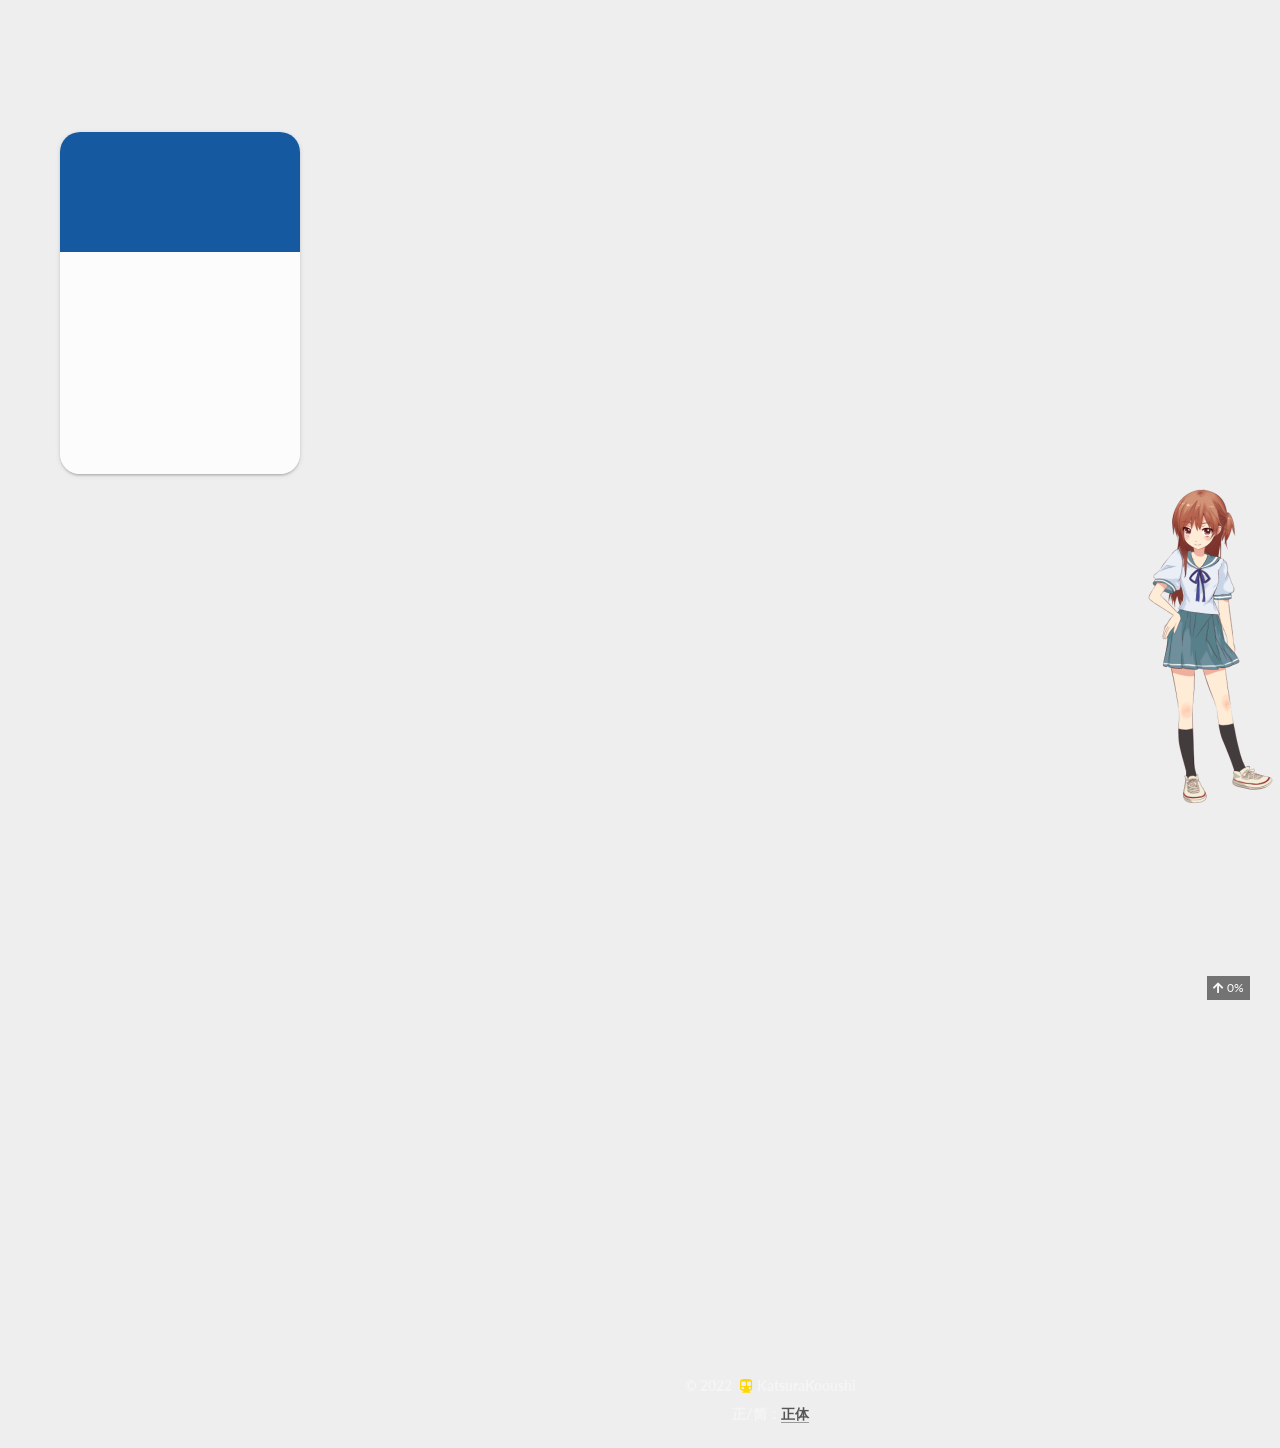
==== commit b3423c00: "Site updated: 2022-10-15 14:29:10" ====
--- a/index.html
+++ b/index.html
@@ -1,4 +1,4 @@
-<!DOCTYPE html><html lang="zh-TW"><head><meta charset="UTF-8"><meta name="viewport" content="width=device-width,initial-scale=1,maximum-scale=2"><meta name="theme-color" content="#222"><meta name="generator" content="Hexo 6.3.0"><link rel="apple-touch-icon" sizes="180x180" href="/images/apple-touch-icon-next.png"><link rel="icon" type="image/png" sizes="32x32" href="/images/favicon32.ico"><link rel="icon" type="image/png" sizes="16x16" href="/images/favicon16.ico"><link rel="mask-icon" href="/images/logo.svg" color="#222"><link rel="stylesheet" href="/css/main.css"><link rel="stylesheet" href="//fonts.googleapis.com/css?family=Lato:300,300italic,400,400italic,700,700italic|方正小标宋_GBK:300,300italic,400,400italic,700,700italic|STFangSong:300,300italic,400,400italic,700,700italic&display=swap&subset=latin,latin-ext"><link rel="stylesheet" href="/lib/font-awesome/css/all.min.css"><link rel="stylesheet" href="//cdn.jsdelivr.net/gh/fancyapps/fancybox@3/dist/jquery.fancybox.min.css"><script id="hexo-configurations">var NexT=window.NexT||{},CONFIG={hostname:"willhor2.github.io",root:"/",scheme:"Gemini",version:"7.8.0",exturl:!1,sidebar:{position:"left",display:"post",padding:18,offset:12,onmobile:!1},copycode:{enable:!0,show_result:!0,style:"default"},back2top:{enable:!0,sidebar:!1,scrollpercent:!0},bookmark:{enable:!1,color:"#222",save:"auto"},fancybox:!0,mediumzoom:!1,lazyload:!1,pangu:!1,comments:{style:"tabs",active:null,storage:!0,lazyload:!1,nav:null},algolia:{hits:{per_page:10},labels:{input_placeholder:"Search for Posts",hits_empty:"We didn't find any results for the search: ${query}",hits_stats:"${hits} results found in ${time} ms"}},localsearch:{enable:!0,trigger:"auto",top_n_per_article:5,unescape:!1,preload:!1},motion:{enable:!0,async:!1,transition:{post_block:"fadeIn",post_header:"slideDownIn",post_body:"slideDownIn",coll_header:"slideLeftIn",sidebar:"slideUpIn"}},path:"search.xml"}</script><meta name="description" content="八咫鳥不會二度昭告天啟"><meta property="og:type" content="website"><meta property="og:title" content="KatsuraKooushi"><meta property="og:url" content="https://willhor2.github.io/index.html"><meta property="og:site_name" content="KatsuraKooushi"><meta property="og:description" content="八咫鳥不會二度昭告天啟"><meta property="og:locale" content="zh_TW"><meta name="twitter:card" content="summary"><link rel="canonical" href="https://willhor2.github.io/"><script id="page-configurations">CONFIG.page={sidebar:"",isHome:!0,isPost:!1,lang:"zh-TW"}</script><title>KatsuraKooushi</title><noscript><style>.sidebar-inner,.use-motion .brand,.use-motion .collection-header,.use-motion .comments,.use-motion .menu-item,.use-motion .pagination,.use-motion .post-block,.use-motion .post-body,.use-motion .post-header{opacity:initial}.use-motion .site-subtitle,.use-motion .site-title{opacity:initial;top:initial}.use-motion .logo-line-before i{left:initial}.use-motion .logo-line-after i{right:initial}</style></noscript></head><body itemscope itemtype="http://schema.org/WebPage"><div class="container use-motion"><div class="headband"></div><header class="header" itemscope itemtype="http://schema.org/WPHeader"><div class="header-inner"><div class="site-brand-container"><div class="site-nav-toggle"><div class="toggle" aria-label="切換導航欄"><span class="toggle-line toggle-line-first"></span> <span class="toggle-line toggle-line-middle"></span> <span class="toggle-line toggle-line-last"></span></div></div><div class="site-meta"><a href="/" class="brand" rel="start"><span class="logo-line-before"><i></i></span><h1 class="site-title">KatsuraKooushi</h1><span class="logo-line-after"><i></i></span></a><p class="site-subtitle" itemprop="description">桂小汪仔のブログ</p></div><div class="site-nav-right"><div class="toggle popup-trigger"><i class="fa fa-search fa-fw fa-lg"></i></div></div></div><nav class="site-nav"><ul id="menu" class="main-menu menu"><li class="menu-item menu-item-home"><a href="/" rel="section"><i class="fa fa-home fa-fw"></i>首頁</a></li><li class="menu-item menu-item-archives"><a href="/archives/" rel="section"><i class="fa fa-archive fa-fw"></i>所有</a></li><li class="menu-item menu-item-技術"><a href="/categories/%E6%8A%80%E8%A1%93" rel="section"><i class="fa fa-cog fa-fw"></i>技術</a></li><li class="menu-item menu-item-休閒"><a href="/categories/%E4%BC%91%E9%96%92" rel="section"><i class="fa fa-music fa-fw"></i>休閒</a></li><li class="menu-item menu-item-search"><a role="button" class="popup-trigger"><i class="fa fa-search fa-fw"></i>搜尋</a></li></ul></nav><div class="search-pop-overlay"><div class="popup search-popup"><div class="search-header"><span class="search-icon"><i class="fa fa-search"></i></span><div class="search-input-container"><input autocomplete="off" autocapitalize="off" placeholder="搜尋..." spellcheck="false" type="search" class="search-input"></div><span class="popup-btn-close"><i class="fa fa-times-circle"></i></span></div><div id="search-result"><div id="no-result"><i class="fa fa-spinner fa-pulse fa-5x fa-fw"></i></div></div></div></div></div></header><div class="back-to-top"><i class="fa fa-arrow-up"></i> <span>0%</span></div><main class="main"><div class="main-inner"><div class="content-wrap"><div class="content index posts-expand"><article itemscope itemtype="http://schema.org/Article" class="post-block" lang="zh-TW"><link itemprop="mainEntityOfPage" href="https://willhor2.github.io/posts/3/"><span hidden itemprop="author" itemscope itemtype="http://schema.org/Person"><meta itemprop="image" content="https://s1.ax1x.com/2022/10/13/xaDW4g.png"><meta itemprop="name" content=""><meta itemprop="description" content="八咫鳥不會二度昭告天啟"></span><span hidden itemprop="publisher" itemscope itemtype="http://schema.org/Organization"><meta itemprop="name" content="KatsuraKooushi"></span><header class="post-header"><h2 class="post-title" itemprop="name headline"><a href="/posts/3/" class="post-title-link" itemprop="url">中發白麻將</a></h2><div class="post-meta"><span class="post-meta-item"><span class="post-meta-item-icon"><i class="far fa-calendar"></i> </span><span class="post-meta-item-text">發表於</span> <time title="創建時間：2022-10-13 00:51:59" itemprop="dateCreated datePublished" datetime="2022-10-13T00:51:59+08:00">2022-10-13</time> </span><span class="post-meta-item"><span class="post-meta-item-icon"><i class="far fa-calendar-check"></i> </span><span class="post-meta-item-text">更新於</span> <time title="修改時間：2022-10-15 13:59:03" itemprop="dateModified" datetime="2022-10-15T13:59:03+08:00">2022-10-15</time> </span><span class="post-meta-item"><span class="post-meta-item-icon"><i class="far fa-folder"></i> </span><span class="post-meta-item-text">分類於</span> <span itemprop="about" itemscope itemtype="http://schema.org/Thing"><a href="/categories/%E4%BC%91%E9%96%92/" itemprop="url" rel="index"><span itemprop="name">休閒</span></a></span></span></div></header><div class="post-body" itemprop="articleBody"><p>本文原作於2022&#x2F;01&#x2F;26，增減潤色於2022&#x2F;10&#x2F;13。</p><h2 id="一、簡介"><a href="#一、簡介" class="headerlink" title="一、簡介"></a>一、簡介</h2><div class="post-button"><a class="btn" href="/posts/3/#more" rel="contents">閱讀全文 &raquo;</a></div></div><div></div><footer class="post-footer"><div class="post-eof"></div></footer></article><article itemscope itemtype="http://schema.org/Article" class="post-block" lang="zh-TW"><link itemprop="mainEntityOfPage" href="https://willhor2.github.io/posts/1/"><span hidden itemprop="author" itemscope itemtype="http://schema.org/Person"><meta itemprop="image" content="https://s1.ax1x.com/2022/10/13/xaDW4g.png"><meta itemprop="name" content=""><meta itemprop="description" content="八咫鳥不會二度昭告天啟"></span><span hidden itemprop="publisher" itemscope itemtype="http://schema.org/Organization"><meta itemprop="name" content="KatsuraKooushi"></span><header class="post-header"><h2 class="post-title" itemprop="name headline"><a href="/posts/1/" class="post-title-link" itemprop="url">本站搭建歷程</a></h2><div class="post-meta"><span class="post-meta-item"><span class="post-meta-item-icon"><i class="far fa-calendar"></i> </span><span class="post-meta-item-text">發表於</span> <time title="創建時間：2022-10-08 16:47:20" itemprop="dateCreated datePublished" datetime="2022-10-08T16:47:20+08:00">2022-10-08</time> </span><span class="post-meta-item"><span class="post-meta-item-icon"><i class="far fa-calendar-check"></i> </span><span class="post-meta-item-text">更新於</span> <time title="修改時間：2022-10-15 14:23:53" itemprop="dateModified" datetime="2022-10-15T14:23:53+08:00">2022-10-15</time> </span><span class="post-meta-item"><span class="post-meta-item-icon"><i class="far fa-folder"></i> </span><span class="post-meta-item-text">分類於</span> <span itemprop="about" itemscope itemtype="http://schema.org/Thing"><a href="/categories/%E6%8A%80%E8%A1%93/" itemprop="url" rel="index"><span itemprop="name">技術</span></a></span></span></div></header><div class="post-body" itemprop="articleBody"><p><strong>2022年10月6日著手建站，至10月8日基本建立完成，10月9日幾乎完成所有配置並撰寫本文，歷時三天。</strong></p><p><strong>環境：Windows 11 21H2、Hexo 6.3.0、NexT 7.8.0</strong></p><div class="post-button"><a class="btn" href="/posts/1/#more" rel="contents">閱讀全文 &raquo;</a></div></div><div></div><footer class="post-footer"><div class="post-eof"></div></footer></article><article itemscope itemtype="http://schema.org/Article" class="post-block" lang="zh-TW"><link itemprop="mainEntityOfPage" href="https://willhor2.github.io/posts/2/"><span hidden itemprop="author" itemscope itemtype="http://schema.org/Person"><meta itemprop="image" content="https://s1.ax1x.com/2022/10/13/xaDW4g.png"><meta itemprop="name" content=""><meta itemprop="description" content="八咫鳥不會二度昭告天啟"></span><span hidden itemprop="publisher" itemscope itemtype="http://schema.org/Organization"><meta itemprop="name" content="KatsuraKooushi"></span><header class="post-header"><h2 class="post-title" itemprop="name headline"><a href="/posts/2/" class="post-title-link" itemprop="url">IPv6的開通使用</a></h2><div class="post-meta"><span class="post-meta-item"><span class="post-meta-item-icon"><i class="far fa-calendar"></i> </span><span class="post-meta-item-text">發表於</span> <time title="創建時間：2022-01-24 14:08:29" itemprop="dateCreated datePublished" datetime="2022-01-24T14:08:29+08:00">2022-01-24</time> </span><span class="post-meta-item"><span class="post-meta-item-icon"><i class="far fa-calendar-check"></i> </span><span class="post-meta-item-text">更新於</span> <time title="修改時間：2022-10-12 00:06:48" itemprop="dateModified" datetime="2022-10-12T00:06:48+08:00">2022-10-12</time> </span><span class="post-meta-item"><span class="post-meta-item-icon"><i class="far fa-folder"></i> </span><span class="post-meta-item-text">分類於</span> <span itemprop="about" itemscope itemtype="http://schema.org/Thing"><a href="/categories/%E6%8A%80%E8%A1%93/" itemprop="url" rel="index"><span itemprop="name">技術</span></a></span></span></div></header><div class="post-body" itemprop="articleBody"><h2 id="一、判斷光貓-amp-x2F-路由器是否支持IPv6"><a href="#一、判斷光貓-amp-x2F-路由器是否支持IPv6" class="headerlink" title="一、判斷光貓&amp;&#x2F;路由器是否支持IPv6"></a>一、判斷光貓&amp;&#x2F;路由器是否支持IPv6</h2><p>近年以來的光貓與路由器設備基本全面支持IPv6功能，可在設備的管理頁面進行確認。</p><div class="post-button"><a class="btn" href="/posts/2/#more" rel="contents">閱讀全文 &raquo;</a></div></div><div></div><footer class="post-footer"><div class="post-eof"></div></footer></article></div><script>window.addEventListener('tabs:register', () => {
+<!DOCTYPE html><html lang="zh-TW"><head><meta charset="UTF-8"><meta name="viewport" content="width=device-width,initial-scale=1,maximum-scale=2"><meta name="theme-color" content="#222"><meta name="generator" content="Hexo 6.3.0"><link rel="apple-touch-icon" sizes="180x180" href="/images/apple-touch-icon-next.png"><link rel="icon" type="image/png" sizes="32x32" href="/images/favicon32.ico"><link rel="icon" type="image/png" sizes="16x16" href="/images/favicon16.ico"><link rel="mask-icon" href="/images/logo.svg" color="#222"><link rel="stylesheet" href="/css/main.css"><link rel="stylesheet" href="//fonts.googleapis.com/css?family=Lato:300,300italic,400,400italic,700,700italic|方正小标宋_GBK:300,300italic,400,400italic,700,700italic|STFangSong:300,300italic,400,400italic,700,700italic&display=swap&subset=latin,latin-ext"><link rel="stylesheet" href="/lib/font-awesome/css/all.min.css"><link rel="stylesheet" href="//cdn.jsdelivr.net/gh/fancyapps/fancybox@3/dist/jquery.fancybox.min.css"><script id="hexo-configurations">var NexT=window.NexT||{},CONFIG={hostname:"willhor2.github.io",root:"/",scheme:"Gemini",version:"7.8.0",exturl:!1,sidebar:{position:"left",display:"post",padding:18,offset:12,onmobile:!1},copycode:{enable:!0,show_result:!0,style:"default"},back2top:{enable:!0,sidebar:!1,scrollpercent:!0},bookmark:{enable:!1,color:"#222",save:"auto"},fancybox:!0,mediumzoom:!1,lazyload:!1,pangu:!1,comments:{style:"tabs",active:null,storage:!0,lazyload:!1,nav:null},algolia:{hits:{per_page:10},labels:{input_placeholder:"Search for Posts",hits_empty:"We didn't find any results for the search: ${query}",hits_stats:"${hits} results found in ${time} ms"}},localsearch:{enable:!0,trigger:"auto",top_n_per_article:5,unescape:!1,preload:!1},motion:{enable:!0,async:!1,transition:{post_block:"fadeIn",post_header:"slideDownIn",post_body:"slideDownIn",coll_header:"slideLeftIn",sidebar:"slideUpIn"}},path:"search.xml"}</script><meta name="description" content="八咫鳥不會二度昭告天啟"><meta property="og:type" content="website"><meta property="og:title" content="KatsuraKooushi"><meta property="og:url" content="https://willhor2.github.io/index.html"><meta property="og:site_name" content="KatsuraKooushi"><meta property="og:description" content="八咫鳥不會二度昭告天啟"><meta property="og:locale" content="zh_TW"><meta name="twitter:card" content="summary"><link rel="canonical" href="https://willhor2.github.io/"><script id="page-configurations">CONFIG.page={sidebar:"",isHome:!0,isPost:!1,lang:"zh-TW"}</script><title>KatsuraKooushi</title><noscript><style>.sidebar-inner,.use-motion .brand,.use-motion .collection-header,.use-motion .comments,.use-motion .menu-item,.use-motion .pagination,.use-motion .post-block,.use-motion .post-body,.use-motion .post-header{opacity:initial}.use-motion .site-subtitle,.use-motion .site-title{opacity:initial;top:initial}.use-motion .logo-line-before i{left:initial}.use-motion .logo-line-after i{right:initial}</style></noscript></head><body itemscope itemtype="http://schema.org/WebPage"><div class="container use-motion"><div class="headband"></div><header class="header" itemscope itemtype="http://schema.org/WPHeader"><div class="header-inner"><div class="site-brand-container"><div class="site-nav-toggle"><div class="toggle" aria-label="切換導航欄"><span class="toggle-line toggle-line-first"></span> <span class="toggle-line toggle-line-middle"></span> <span class="toggle-line toggle-line-last"></span></div></div><div class="site-meta"><a href="/" class="brand" rel="start"><span class="logo-line-before"><i></i></span><h1 class="site-title">KatsuraKooushi</h1><span class="logo-line-after"><i></i></span></a><p class="site-subtitle" itemprop="description">桂小汪仔のブログ</p></div><div class="site-nav-right"><div class="toggle popup-trigger"><i class="fa fa-search fa-fw fa-lg"></i></div></div></div><nav class="site-nav"><ul id="menu" class="main-menu menu"><li class="menu-item menu-item-home"><a href="/" rel="section"><i class="fa fa-home fa-fw"></i>首頁</a></li><li class="menu-item menu-item-archives"><a href="/archives/" rel="section"><i class="fa fa-archive fa-fw"></i>所有</a></li><li class="menu-item menu-item-技術"><a href="/categories/%E6%8A%80%E8%A1%93" rel="section"><i class="fa fa-cog fa-fw"></i>技術</a></li><li class="menu-item menu-item-休閒"><a href="/categories/%E4%BC%91%E9%96%92" rel="section"><i class="fa fa-music fa-fw"></i>休閒</a></li><li class="menu-item menu-item-search"><a role="button" class="popup-trigger"><i class="fa fa-search fa-fw"></i>搜尋</a></li></ul></nav><div class="search-pop-overlay"><div class="popup search-popup"><div class="search-header"><span class="search-icon"><i class="fa fa-search"></i></span><div class="search-input-container"><input autocomplete="off" autocapitalize="off" placeholder="搜尋..." spellcheck="false" type="search" class="search-input"></div><span class="popup-btn-close"><i class="fa fa-times-circle"></i></span></div><div id="search-result"><div id="no-result"><i class="fa fa-spinner fa-pulse fa-5x fa-fw"></i></div></div></div></div></div></header><div class="back-to-top"><i class="fa fa-arrow-up"></i> <span>0%</span></div><main class="main"><div class="main-inner"><div class="content-wrap"><div class="content index posts-expand"><article itemscope itemtype="http://schema.org/Article" class="post-block" lang="zh-TW"><link itemprop="mainEntityOfPage" href="https://willhor2.github.io/posts/3/"><span hidden itemprop="author" itemscope itemtype="http://schema.org/Person"><meta itemprop="image" content="https://s1.ax1x.com/2022/10/13/xaDW4g.png"><meta itemprop="name" content=""><meta itemprop="description" content="八咫鳥不會二度昭告天啟"></span><span hidden itemprop="publisher" itemscope itemtype="http://schema.org/Organization"><meta itemprop="name" content="KatsuraKooushi"></span><header class="post-header"><h2 class="post-title" itemprop="name headline"><a href="/posts/3/" class="post-title-link" itemprop="url">中發白麻將</a></h2><div class="post-meta"><span class="post-meta-item"><span class="post-meta-item-icon"><i class="far fa-calendar"></i> </span><span class="post-meta-item-text">發表於</span> <time title="創建時間：2022-10-13 00:51:59" itemprop="dateCreated datePublished" datetime="2022-10-13T00:51:59+08:00">2022-10-13</time> </span><span class="post-meta-item"><span class="post-meta-item-icon"><i class="far fa-calendar-check"></i> </span><span class="post-meta-item-text">更新於</span> <time title="修改時間：2022-10-15 14:28:57" itemprop="dateModified" datetime="2022-10-15T14:28:57+08:00">2022-10-15</time> </span><span class="post-meta-item"><span class="post-meta-item-icon"><i class="far fa-folder"></i> </span><span class="post-meta-item-text">分類於</span> <span itemprop="about" itemscope itemtype="http://schema.org/Thing"><a href="/categories/%E4%BC%91%E9%96%92/" itemprop="url" rel="index"><span itemprop="name">休閒</span></a></span></span></div></header><div class="post-body" itemprop="articleBody"><p>本文原作於2022&#x2F;01&#x2F;26，最終修改於2022&#x2F;10&#x2F;15。</p><h2 id="一、簡介"><a href="#一、簡介" class="headerlink" title="一、簡介"></a>一、簡介</h2><div class="post-button"><a class="btn" href="/posts/3/#more" rel="contents">閱讀全文 &raquo;</a></div></div><div></div><footer class="post-footer"><div class="post-eof"></div></footer></article><article itemscope itemtype="http://schema.org/Article" class="post-block" lang="zh-TW"><link itemprop="mainEntityOfPage" href="https://willhor2.github.io/posts/1/"><span hidden itemprop="author" itemscope itemtype="http://schema.org/Person"><meta itemprop="image" content="https://s1.ax1x.com/2022/10/13/xaDW4g.png"><meta itemprop="name" content=""><meta itemprop="description" content="八咫鳥不會二度昭告天啟"></span><span hidden itemprop="publisher" itemscope itemtype="http://schema.org/Organization"><meta itemprop="name" content="KatsuraKooushi"></span><header class="post-header"><h2 class="post-title" itemprop="name headline"><a href="/posts/1/" class="post-title-link" itemprop="url">本站搭建歷程</a></h2><div class="post-meta"><span class="post-meta-item"><span class="post-meta-item-icon"><i class="far fa-calendar"></i> </span><span class="post-meta-item-text">發表於</span> <time title="創建時間：2022-10-08 16:47:20" itemprop="dateCreated datePublished" datetime="2022-10-08T16:47:20+08:00">2022-10-08</time> </span><span class="post-meta-item"><span class="post-meta-item-icon"><i class="far fa-calendar-check"></i> </span><span class="post-meta-item-text">更新於</span> <time title="修改時間：2022-10-15 14:23:53" itemprop="dateModified" datetime="2022-10-15T14:23:53+08:00">2022-10-15</time> </span><span class="post-meta-item"><span class="post-meta-item-icon"><i class="far fa-folder"></i> </span><span class="post-meta-item-text">分類於</span> <span itemprop="about" itemscope itemtype="http://schema.org/Thing"><a href="/categories/%E6%8A%80%E8%A1%93/" itemprop="url" rel="index"><span itemprop="name">技術</span></a></span></span></div></header><div class="post-body" itemprop="articleBody"><p><strong>2022年10月6日著手建站，至10月8日基本建立完成，10月9日幾乎完成所有配置並撰寫本文，歷時三天。</strong></p><p><strong>環境：Windows 11 21H2、Hexo 6.3.0、NexT 7.8.0</strong></p><div class="post-button"><a class="btn" href="/posts/1/#more" rel="contents">閱讀全文 &raquo;</a></div></div><div></div><footer class="post-footer"><div class="post-eof"></div></footer></article><article itemscope itemtype="http://schema.org/Article" class="post-block" lang="zh-TW"><link itemprop="mainEntityOfPage" href="https://willhor2.github.io/posts/2/"><span hidden itemprop="author" itemscope itemtype="http://schema.org/Person"><meta itemprop="image" content="https://s1.ax1x.com/2022/10/13/xaDW4g.png"><meta itemprop="name" content=""><meta itemprop="description" content="八咫鳥不會二度昭告天啟"></span><span hidden itemprop="publisher" itemscope itemtype="http://schema.org/Organization"><meta itemprop="name" content="KatsuraKooushi"></span><header class="post-header"><h2 class="post-title" itemprop="name headline"><a href="/posts/2/" class="post-title-link" itemprop="url">IPv6的開通使用</a></h2><div class="post-meta"><span class="post-meta-item"><span class="post-meta-item-icon"><i class="far fa-calendar"></i> </span><span class="post-meta-item-text">發表於</span> <time title="創建時間：2022-01-24 14:08:29" itemprop="dateCreated datePublished" datetime="2022-01-24T14:08:29+08:00">2022-01-24</time> </span><span class="post-meta-item"><span class="post-meta-item-icon"><i class="far fa-calendar-check"></i> </span><span class="post-meta-item-text">更新於</span> <time title="修改時間：2022-10-12 00:06:48" itemprop="dateModified" datetime="2022-10-12T00:06:48+08:00">2022-10-12</time> </span><span class="post-meta-item"><span class="post-meta-item-icon"><i class="far fa-folder"></i> </span><span class="post-meta-item-text">分類於</span> <span itemprop="about" itemscope itemtype="http://schema.org/Thing"><a href="/categories/%E6%8A%80%E8%A1%93/" itemprop="url" rel="index"><span itemprop="name">技術</span></a></span></span></div></header><div class="post-body" itemprop="articleBody"><h2 id="一、判斷光貓-amp-x2F-路由器是否支持IPv6"><a href="#一、判斷光貓-amp-x2F-路由器是否支持IPv6" class="headerlink" title="一、判斷光貓&amp;&#x2F;路由器是否支持IPv6"></a>一、判斷光貓&amp;&#x2F;路由器是否支持IPv6</h2><p>近年以來的光貓與路由器設備基本全面支持IPv6功能，可在設備的管理頁面進行確認。</p><div class="post-button"><a class="btn" href="/posts/2/#more" rel="contents">閱讀全文 &raquo;</a></div></div><div></div><footer class="post-footer"><div class="post-eof"></div></footer></article></div><script>window.addEventListener('tabs:register', () => {
     let { activeClass } = CONFIG.comments;
     if (CONFIG.comments.storage) {
       activeClass = localStorage.getItem('comments_active') || activeClass;
@@ -16,4 +16,4 @@
       let commentClass = event.target.classList[1];
       localStorage.setItem('comments_active', commentClass);
     });
-  }</script></div><div class="toggle sidebar-toggle"><span class="toggle-line toggle-line-first"></span> <span class="toggle-line toggle-line-middle"></span> <span class="toggle-line toggle-line-last"></span></div><aside class="sidebar"><div class="sidebar-inner"><ul class="sidebar-nav motion-element"><li class="sidebar-nav-toc">文章目錄</li><li class="sidebar-nav-overview">本站概要</li></ul><div class="post-toc-wrap sidebar-panel"></div><div class="site-overview-wrap sidebar-panel"><div class="site-author motion-element" itemprop="author" itemscope itemtype="http://schema.org/Person"><img class="site-author-image" itemprop="image" alt="" src="https://s1.ax1x.com/2022/10/13/xaDW4g.png"><p class="site-author-name" itemprop="name"></p><div class="site-description" itemprop="description">八咫鳥不會二度昭告天啟</div></div><div class="site-state-wrap motion-element"><nav class="site-state"><div class="site-state-item site-state-posts"><a href="/archives/"><span class="site-state-item-count">3</span> <span class="site-state-item-name">文章</span></a></div><div class="site-state-item site-state-categories"><a href="/categories/"><span class="site-state-item-count">2</span> <span class="site-state-item-name">分類</span></a></div></nav></div></div></div></aside><div id="sidebar-dimmer"></div></div></main><footer class="footer"><div class="footer-inner"><div class="copyright">&copy; <span itemprop="copyrightYear">2022</span> <span class="with-love"><i class="fa fa-subway"></i> </span><span class="author" itemprop="copyrightHolder">KatsuraKooushi</span></div><div class="translate-style">正/简：<a id="translateLink" href="javascript:translatePage();">正体</a></div><script type="text/javascript" src="/js/tw_cn.js"></script><script type="text/javascript">var defaultEncoding=1,translateDelay=0,cookieDomain="https://willhor2.github.io/",msgToTraditionalChinese="正体",msgToSimplifiedChinese="簡體",translateButtonId="translateLink";translateInitilization()</script></div></footer></div><script src="/lib/anime.min.js"></script><script src="//cdn.jsdelivr.net/npm/jquery@3/dist/jquery.min.js"></script><script src="//cdn.jsdelivr.net/gh/fancyapps/fancybox@3/dist/jquery.fancybox.min.js"></script><script src="/lib/velocity/velocity.min.js"></script><script src="/lib/velocity/velocity.ui.min.js"></script><script src="/js/utils.js"></script><script src="/js/motion.js"></script><script src="/js/schemes/pisces.js"></script><script src="/js/next-boot.js"></script><script src="/js/local-search.js"></script><script src="/live2dw/assets/L2Dwidget.min.js?094cbace49a39548bed64abff5988b05"></script><script>L2Dwidget.init({"pluginRootPath":"live2dw/","pluginJsPath":"assets/","tagMode":false,"model":{"jsonPath":"/live2dw/assets/hibiki.model.json"},"display":{"position":"right","width":150,"height":400,"vOffset":55},"mobile":{"show":false},"log":false,"pluginModelPath":"assets/"});</script></body></html>+  }</script></div><div class="toggle sidebar-toggle"><span class="toggle-line toggle-line-first"></span> <span class="toggle-line toggle-line-middle"></span> <span class="toggle-line toggle-line-last"></span></div><aside class="sidebar"><div class="sidebar-inner"><ul class="sidebar-nav motion-element"><li class="sidebar-nav-toc">文章目錄</li><li class="sidebar-nav-overview">本站概要</li></ul><div class="post-toc-wrap sidebar-panel"></div><div class="site-overview-wrap sidebar-panel"><div class="site-author motion-element" itemprop="author" itemscope itemtype="http://schema.org/Person"><img class="site-author-image" itemprop="image" alt="" src="https://s1.ax1x.com/2022/10/13/xaDW4g.png"><p class="site-author-name" itemprop="name"></p><div class="site-description" itemprop="description">八咫鳥不會二度昭告天啟</div></div><div class="site-state-wrap motion-element"><nav class="site-state"><div class="site-state-item site-state-posts"><a href="/archives/"><span class="site-state-item-count">3</span> <span class="site-state-item-name">文章</span></a></div><div class="site-state-item site-state-categories"><a href="/categories/"><span class="site-state-item-count">2</span> <span class="site-state-item-name">分類</span></a></div></nav></div></div></div></aside><div id="sidebar-dimmer"></div></div></main><footer class="footer"><div class="footer-inner"><div class="copyright">&copy; <span itemprop="copyrightYear">2022</span> <span class="with-love"><i class="fa fa-subway"></i> </span><span class="author" itemprop="copyrightHolder">KatsuraKooushi</span></div><div class="translate-style">正/简：<a id="translateLink" href="javascript:translatePage();">正体</a></div><script type="text/javascript" src="/js/tw_cn.js"></script><script type="text/javascript">var defaultEncoding=1,translateDelay=0,cookieDomain="https://willhor2.github.io/",msgToTraditionalChinese="正体",msgToSimplifiedChinese="簡體",translateButtonId="translateLink";translateInitilization()</script></div></footer></div><script src="/lib/anime.min.js"></script><script src="//cdn.jsdelivr.net/npm/jquery@3/dist/jquery.min.js"></script><script src="//cdn.jsdelivr.net/gh/fancyapps/fancybox@3/dist/jquery.fancybox.min.js"></script><script src="/lib/velocity/velocity.min.js"></script><script src="/lib/velocity/velocity.ui.min.js"></script><script src="/js/utils.js"></script><script src="/js/motion.js"></script><script src="/js/schemes/pisces.js"></script><script src="/js/next-boot.js"></script><script src="/js/local-search.js"></script><script src="/live2dw/assets/L2Dwidget.min.js?094cbace49a39548bed64abff5988b05"></script><script>L2Dwidget.init({pluginRootPath:"live2dw/",pluginJsPath:"assets/",tagMode:!1,model:{jsonPath:"/live2dw/assets/hibiki.model.json"},display:{position:"right",width:150,height:400,vOffset:55},mobile:{show:!1},log:!1,pluginModelPath:"assets/"})</script></body></html>
--- a/css/main.css
+++ b/css/main.css
@@ -1,3 +1,3 @@
-/* build time:Sat Oct 15 2022 14:24:41 GMT+0800 (中国标准时间)*/
-:root{--body-bg-color:#eee;--content-bg-color:#fff;--card-bg-color:#f5f5f5;--text-color:#555;--blockquote-color:#666;--link-color:#555;--link-hover-color:#222;--brand-color:#fff;--brand-hover-color:#fff;--table-row-odd-bg-color:#f9f9f9;--table-row-hover-bg-color:#f5f5f5;--menu-item-bg-color:#f5f5f5;--btn-default-bg:#fff;--btn-default-color:#555;--btn-default-border-color:#555;--btn-default-hover-bg:#222;--btn-default-hover-color:#fff;--btn-default-hover-border-color:#222}html{line-height:1.15;-webkit-text-size-adjust:100%}body{margin:0}main{display:block}h1{font-size:2em;margin:.67em 0}hr{box-sizing:content-box;height:0;overflow:visible}pre{font-family:monospace,monospace;font-size:1em}a{background:0 0}abbr[title]{border-bottom:none;text-decoration:underline;text-decoration:underline dotted}b,strong{font-weight:bolder}code,kbd,samp{font-family:monospace,monospace;font-size:1em}small{font-size:80%}sub,sup{font-size:75%;line-height:0;position:relative;vertical-align:baseline}sub{bottom:-.25em}sup{top:-.5em}img{border-style:none}button,input,optgroup,select,textarea{font-family:inherit;font-size:100%;line-height:1.15;margin:0}button,input{overflow:visible}button,select{text-transform:none}[type=button],[type=reset],[type=submit],button{-webkit-appearance:button}[type=button]::-moz-focus-inner,[type=reset]::-moz-focus-inner,[type=submit]::-moz-focus-inner,button::-moz-focus-inner{border-style:none;padding:0}[type=button]:-moz-focusring,[type=reset]:-moz-focusring,[type=submit]:-moz-focusring,button:-moz-focusring{outline:1px dotted ButtonText}fieldset{padding:.35em .75em .625em}legend{box-sizing:border-box;color:inherit;display:table;max-width:100%;padding:0;white-space:normal}progress{vertical-align:baseline}textarea{overflow:auto}[type=checkbox],[type=radio]{box-sizing:border-box;padding:0}[type=number]::-webkit-inner-spin-button,[type=number]::-webkit-outer-spin-button{height:auto}[type=search]{outline-offset:-2px;-webkit-appearance:textfield}[type=search]::-webkit-search-decoration{-webkit-appearance:none}::-webkit-file-upload-button{font:inherit;-webkit-appearance:button}details{display:block}summary{display:list-item}template{display:none}[hidden]{display:none}::selection{background:#262a30;color:#eee}body,html{height:100%}body{background:var(--body-bg-color);color:var(--text-color);font-family:Lato,"PingFang SC","Microsoft YaHei",sans-serif;font-size:1em;line-height:2}@media (max-width:991px){body{padding-left:0!important;padding-right:0!important}}h1,h2,h3,h4,h5,h6{font-family:'方正小标宋_GBK',Lato,"PingFang SC","Microsoft YaHei",sans-serif;font-weight:700;line-height:1.5;margin:20px 0 15px}h1{font-size:1.45em}h2{font-size:1.275em}h3{font-size:1.1em}h4{font-size:.925em}h5{font-size:.75em}h6{font-size:.575em}p{margin:0 0 20px 0}a,span.exturl{border-bottom:1px solid #999;color:var(--link-color);outline:0;text-decoration:none;overflow-wrap:break-word;word-wrap:break-word;cursor:pointer}a:hover,span.exturl:hover{border-bottom-color:var(--link-hover-color);color:var(--link-hover-color)}iframe,img,video{display:block;margin-left:auto;margin-right:auto;max-width:100%}hr{background-image:repeating-linear-gradient(-45deg,#ddd,#ddd 4px,transparent 4px,transparent 8px);border:0;height:3px;margin:40px 0}blockquote{border-left:4px solid #ddd;color:var(--blockquote-color);margin:0;padding:0 15px}blockquote cite::before{content:'-';padding:0 5px}dt{font-weight:700}dd{margin:0;padding:0}kbd{background-color:#f5f5f5;background-image:linear-gradient(#eee,#fff,#eee);border:1px solid #ccc;border-radius:.2em;box-shadow:.1em .1em .2em rgba(0,0,0,.1);color:#555;font-family:inherit;padding:.1em .3em;white-space:nowrap}.table-container{overflow:auto}table{border-collapse:collapse;border-spacing:0;font-size:.875em;margin:0 0 20px 0;width:100%}tbody tr:nth-of-type(odd){background:var(--table-row-odd-bg-color)}tbody tr:hover{background:var(--table-row-hover-bg-color)}caption,td,th{font-weight:400;padding:8px;vertical-align:middle}td,th{border:1px solid #ccc;border-bottom:3px solid #ddd}th{font-weight:700;padding-bottom:10px}td{border-bottom-width:1px}.btn{background:var(--btn-default-bg);border:2px solid var(--btn-default-border-color);border-radius:2px;color:var(--btn-default-color);display:inline-block;font-size:.875em;line-height:2;padding:0 20px;text-decoration:none;transition-property:background-color;transition-delay:0s;transition-duration:.2s;transition-timing-function:ease-in-out}.btn:hover{background:var(--btn-default-hover-bg);border-color:var(--btn-default-hover-border-color);color:var(--btn-default-hover-color)}.btn+.btn{margin:0 0 8px 8px}.btn .fa-fw{text-align:left;width:1.285714285714286em}.toggle{line-height:0}.toggle .toggle-line{background:#fff;display:inline-block;height:2px;left:0;position:relative;top:0;transition:all .4s;vertical-align:top;width:100%}.toggle .toggle-line:not(:first-child){margin-top:3px}.toggle.toggle-arrow .toggle-line-first{left:50%;top:2px;transform:rotate(45deg);width:50%}.toggle.toggle-arrow .toggle-line-middle{left:2px;width:90%}.toggle.toggle-arrow .toggle-line-last{left:50%;top:-2px;transform:rotate(-45deg);width:50%}.toggle.toggle-close .toggle-line-first{transform:rotate(-45deg);top:5px}.toggle.toggle-close .toggle-line-middle{opacity:0}.toggle.toggle-close .toggle-line-last{transform:rotate(45deg);top:-5px}.highlight-container{position:relative}.highlight-container .copy-btn:focus,.highlight-container:hover .copy-btn{opacity:1}.copy-btn{color:#333;cursor:pointer;line-height:1.6;opacity:0;padding:2px 6px;position:absolute;transition-delay:0s;transition-duration:.2s;transition-timing-function:ease-in-out;background-color:#eee;background-image:linear-gradient(#fcfcfc,#eee);border:1px solid #d5d5d5;border-radius:3px;font-size:.85em;right:4px;top:8px}.highlight,pre{background:#2d2d2d;color:#ccc;line-height:1.6;margin:0 auto 20px}code,pre{font-family:consolas,Menlo,monospace,"PingFang SC","Microsoft YaHei"}code{background:#eee;border-radius:3px;color:#555;padding:2px 4px;overflow-wrap:break-word;word-wrap:break-word}.highlight ::selection{background:#515151}.highlight pre{border:0;margin:0;padding:10px 0}.highlight table{border:0;margin:0;width:auto}.highlight td{border:0;padding:0}.highlight figcaption{background:#1b1b1b;color:#ccc;display:flex;font-size:.875em;justify-content:space-between;line-height:1.2;padding:.5em}.highlight figcaption a{color:#ccc}.highlight figcaption a:hover{border-bottom-color:#ccc}.highlight .gutter{-moz-user-select:none;-ms-user-select:none;-webkit-user-select:none;user-select:none}.highlight .gutter pre{background:#1b1b1b;color:#999;padding-left:10px;padding-right:10px;text-align:right}.highlight .code pre{background:#2d2d2d;padding-left:10px;width:100%}.gist table{width:auto}.gist table td{border:0}pre{overflow:auto;padding:10px}pre code{background:0 0;color:#ccc;font-size:.875em;padding:0;text-shadow:none}pre .deletion{background:maroon}pre .addition{background:green}pre .meta{color:#fc6;-moz-user-select:none;-ms-user-select:none;-webkit-user-select:none;user-select:none}pre .comment{color:#999}pre .attribute,pre .css .class,pre .css .id,pre .css .pseudo,pre .html .doctype,pre .name,pre .regexp,pre .ruby .constant,pre .tag,pre .variable,pre .xml .doctype,pre .xml .pi,pre .xml .tag .title{color:#f2777a}pre .built_in,pre .builtin-name,pre .command,pre .constant,pre .literal,pre .number,pre .params,pre .preprocessor{color:#f99157}pre .css .rules .attribute,pre .formula,pre .header,pre .inheritance,pre .ruby .class .title,pre .ruby .symbol,pre .special,pre .string,pre .symbol,pre .value,pre .xml .cdata{color:#9c9}pre .css .hexcolor,pre .title{color:#6cc}pre .coffeescript .title,pre .function,pre .javascript .title,pre .perl .sub,pre .python .decorator,pre .python .title,pre .ruby .function .title,pre .ruby .title .keyword{color:#69c}pre .javascript .function,pre .keyword{color:#c9c}.blockquote-center{border-left:none;margin:40px 0;padding:0;position:relative;text-align:center}.blockquote-center .fa{display:block;opacity:.6;position:absolute;width:100%}.blockquote-center .fa-quote-left{border-top:1px solid #ccc;text-align:left;top:-20px}.blockquote-center .fa-quote-right{border-bottom:1px solid #ccc;text-align:right;bottom:-20px}.blockquote-center div,.blockquote-center p{text-align:center}.post-body .group-picture img{margin:0 auto;padding:0 3px}.group-picture-row{margin-bottom:6px;overflow:hidden}.group-picture-column{float:left;margin-bottom:10px}.post-body .label{color:#555;display:inline;padding:0 2px}.post-body .label.default{background:#f0f0f0}.post-body .label.primary{background:#efe6f7}.post-body .label.info{background:#e5f2f8}.post-body .label.success{background:#e7f4e9}.post-body .label.warning{background:#fcf6e1}.post-body .label.danger{background:#fae8eb}.post-body .tabs{margin-bottom:20px}.post-body .tabs,.tabs-comment{display:block;padding-top:10px;position:relative}.post-body .tabs ul.nav-tabs,.tabs-comment ul.nav-tabs{display:flex;flex-wrap:wrap;margin:0;margin-bottom:-1px;padding:0}@media (max-width:413px){.post-body .tabs ul.nav-tabs,.tabs-comment ul.nav-tabs{display:block;margin-bottom:5px}}.post-body .tabs ul.nav-tabs li.tab,.tabs-comment ul.nav-tabs li.tab{border-bottom:1px solid #ddd;border-left:1px solid transparent;border-right:1px solid transparent;border-top:3px solid transparent;flex-grow:1;list-style-type:none;border-radius:0}@media (max-width:413px){.post-body .tabs ul.nav-tabs li.tab,.tabs-comment ul.nav-tabs li.tab{border-bottom:1px solid transparent;border-left:3px solid transparent;border-right:1px solid transparent;border-top:1px solid transparent}}@media (max-width:413px){.post-body .tabs ul.nav-tabs li.tab,.tabs-comment ul.nav-tabs li.tab{border-radius:0}}.post-body .tabs ul.nav-tabs li.tab a,.tabs-comment ul.nav-tabs li.tab a{border-bottom:initial;display:block;line-height:1.8;outline:0;padding:.25em .75em;text-align:center;transition-delay:0s;transition-duration:.2s;transition-timing-function:ease-out}.post-body .tabs ul.nav-tabs li.tab a i,.tabs-comment ul.nav-tabs li.tab a i{width:1.285714285714286em}.post-body .tabs ul.nav-tabs li.tab.active,.tabs-comment ul.nav-tabs li.tab.active{border-bottom:1px solid transparent;border-left:1px solid #ccc;border-right:1px solid #ccc;border-top:3px solid #fc6423}@media (max-width:413px){.post-body .tabs ul.nav-tabs li.tab.active,.tabs-comment ul.nav-tabs li.tab.active{border-bottom:1px solid #ccc;border-left:3px solid #fc6423;border-right:1px solid #ccc;border-top:1px solid #ccc}}.post-body .tabs ul.nav-tabs li.tab.active a,.tabs-comment ul.nav-tabs li.tab.active a{color:var(--link-color);cursor:default}.post-body .tabs .tab-content .tab-pane,.tabs-comment .tab-content .tab-pane{border:1px solid #ccc;border-top:0;padding:20px 20px 0 20px;border-radius:0}.post-body .tabs .tab-content .tab-pane:not(.active),.tabs-comment .tab-content .tab-pane:not(.active){display:none}.post-body .tabs .tab-content .tab-pane.active,.tabs-comment .tab-content .tab-pane.active{display:block}.post-body .tabs .tab-content .tab-pane.active:nth-of-type(1),.tabs-comment .tab-content .tab-pane.active:nth-of-type(1){border-radius:0}@media (max-width:413px){.post-body .tabs .tab-content .tab-pane.active:nth-of-type(1),.tabs-comment .tab-content .tab-pane.active:nth-of-type(1){border-radius:0}}.post-body .note{border-radius:3px;margin-bottom:20px;padding:1em;position:relative;border:1px solid #eee;border-left-width:5px}.post-body .note h2,.post-body .note h3,.post-body .note h4,.post-body .note h5,.post-body .note h6{margin-top:0;border-bottom:initial;margin-bottom:0;padding-top:0}.post-body .note blockquote:first-child,.post-body .note img:first-child,.post-body .note ol:first-child,.post-body .note p:first-child,.post-body .note pre:first-child,.post-body .note table:first-child,.post-body .note ul:first-child{margin-top:0}.post-body .note blockquote:last-child,.post-body .note img:last-child,.post-body .note ol:last-child,.post-body .note p:last-child,.post-body .note pre:last-child,.post-body .note table:last-child,.post-body .note ul:last-child{margin-bottom:0}.post-body .note.default{border-left-color:#777}.post-body .note.default h2,.post-body .note.default h3,.post-body .note.default h4,.post-body .note.default h5,.post-body .note.default h6{color:#777}.post-body .note.primary{border-left-color:#6f42c1}.post-body .note.primary h2,.post-body .note.primary h3,.post-body .note.primary h4,.post-body .note.primary h5,.post-body .note.primary h6{color:#6f42c1}.post-body .note.info{border-left-color:#428bca}.post-body .note.info h2,.post-body .note.info h3,.post-body .note.info h4,.post-body .note.info h5,.post-body .note.info h6{color:#428bca}.post-body .note.success{border-left-color:#5cb85c}.post-body .note.success h2,.post-body .note.success h3,.post-body .note.success h4,.post-body .note.success h5,.post-body .note.success h6{color:#5cb85c}.post-body .note.warning{border-left-color:#f0ad4e}.post-body .note.warning h2,.post-body .note.warning h3,.post-body .note.warning h4,.post-body .note.warning h5,.post-body .note.warning h6{color:#f0ad4e}.post-body .note.danger{border-left-color:#d9534f}.post-body .note.danger h2,.post-body .note.danger h3,.post-body .note.danger h4,.post-body .note.danger h5,.post-body .note.danger h6{color:#d9534f}.pagination .next,.pagination .page-number,.pagination .prev,.pagination .space{display:inline-block;margin:0 10px;padding:0 11px;position:relative;top:-1px}@media (max-width:767px){.pagination .next,.pagination .page-number,.pagination .prev,.pagination .space{margin:0 5px}}.pagination{border-top:1px solid #eee;margin:120px 0 0;text-align:center}.pagination .next,.pagination .page-number,.pagination .prev{border-bottom:0;border-top:1px solid #eee;transition-property:border-color;transition-delay:0s;transition-duration:.2s;transition-timing-function:ease-in-out}.pagination .next:hover,.pagination .page-number:hover,.pagination .prev:hover{border-top-color:#222}.pagination .space{margin:0;padding:0}.pagination .prev{margin-left:0}.pagination .next{margin-right:0}.pagination .page-number.current{background:#ccc;border-top-color:#ccc;color:#fff}@media (max-width:767px){.pagination{border-top:none}.pagination .next,.pagination .page-number,.pagination .prev{border-bottom:1px solid #eee;border-top:0;margin-bottom:10px;padding:0 10px}.pagination .next:hover,.pagination .page-number:hover,.pagination .prev:hover{border-bottom-color:#222}}.comments{margin-top:60px;overflow:hidden}.comment-button-group{display:flex;flex-wrap:wrap-reverse;justify-content:center;margin:1em 0}.comment-button-group .comment-button{margin:.1em .2em}.comment-button-group .comment-button.active{background:var(--btn-default-hover-bg);border-color:var(--btn-default-hover-border-color);color:var(--btn-default-hover-color)}.comment-position{display:none}.comment-position.active{display:block}.tabs-comment{background:var(--content-bg-color);margin-top:4em;padding-top:0}.tabs-comment .comments{border:0;box-shadow:none;margin-top:0;padding-top:0}.container{min-height:100%;position:relative}.main-inner{margin:0 auto;width:calc(100% - 20px)}@media (min-width:1200px){.main-inner{width:1160px}}@media (min-width:1600px){.main-inner{width:73%}}@media (max-width:767px){.content-wrap{padding:0 20px}}.header{background:0 0}.header-inner{margin:0 auto;width:calc(100% - 20px)}@media (min-width:1200px){.header-inner{width:1160px}}@media (min-width:1600px){.header-inner{width:73%}}.site-brand-container{display:flex;flex-shrink:0;padding:0 10px}.headband{background:url(https://s1.ax1x.com/2022/10/14/xw8F6U.png) no-repeat center center;height:131px}.site-meta{flex-grow:1;text-align:center}@media (max-width:767px){.site-meta{text-align:center}}.brand{border-bottom:none;color:var(--brand-color);display:inline-block;line-height:1.375em;padding:0 40px;position:relative}.brand:hover{color:var(--brand-hover-color)}.site-title{font-family:Lato,"PingFang SC","Microsoft YaHei",sans-serif;font-size:1.375em;font-weight:400;margin:0}.site-subtitle{color:#ddd;font-size:.85em;margin:10px 0}.use-motion .brand{opacity:0}.use-motion .custom-logo-image,.use-motion .site-subtitle,.use-motion .site-title{opacity:0;position:relative;top:-10px}.site-nav-right,.site-nav-toggle{display:none}@media (max-width:767px){.site-nav-right,.site-nav-toggle{display:flex;flex-direction:column;justify-content:center}}.site-nav-right .toggle,.site-nav-toggle .toggle{color:var(--text-color);padding:10px;width:22px}.site-nav-right .toggle .toggle-line,.site-nav-toggle .toggle .toggle-line{background:var(--text-color);border-radius:1px}.site-nav{display:block}@media (max-width:767px){.site-nav{clear:both;display:none}}.site-nav.site-nav-on{display:block}.menu{margin-top:20px;padding-left:0;text-align:center}.menu-item{display:inline-block;list-style:none;margin:0 10px}@media (max-width:767px){.menu-item{display:block;margin-top:10px}.menu-item.menu-item-search{display:none}}.menu-item a,.menu-item span.exturl{border-bottom:0;display:block;font-size:.85em;transition-property:border-color;transition-delay:0s;transition-duration:.2s;transition-timing-function:ease-in-out}@media (hover:none){.menu-item a:hover,.menu-item span.exturl:hover{border-bottom-color:transparent!important}}.menu-item .fa,.menu-item .fab,.menu-item .far,.menu-item .fas{margin-right:8px}.menu-item .badge{display:inline-block;font-weight:700;line-height:1;margin-left:.35em;margin-top:.35em;text-align:center;white-space:nowrap}@media (max-width:767px){.menu-item .badge{float:right;margin-left:0}}.menu .menu-item a:hover,.menu .menu-item span.exturl:hover,.menu-item-active a{background:var(--menu-item-bg-color)}.use-motion .menu-item{opacity:0}.sidebar{background:#222;bottom:0;box-shadow:inset 0 2px 6px #000;position:fixed;top:0}@media (max-width:991px){.sidebar{display:none}}.sidebar-inner{color:#999;padding:18px 10px;text-align:center}.cc-license{margin-top:10px;text-align:center}.cc-license .cc-opacity{border-bottom:none;opacity:.7}.cc-license .cc-opacity:hover{opacity:.9}.cc-license img{display:inline-block}.site-author-image{border:1px solid #eee;display:block;margin:0 auto;max-width:120px;padding:2px;border-radius:50%}.site-author-name{color:var(--text-color);font-weight:600;margin:0;text-align:center}.site-description{color:#999;font-size:.85em;margin-top:0;text-align:center}.links-of-author{margin-top:15px}.links-of-author a,.links-of-author span.exturl{border-bottom-color:#555;display:inline-block;font-size:.85em;margin-bottom:10px;margin-right:10px;vertical-align:middle}.links-of-author a::before,.links-of-author span.exturl::before{background:#3d87ff;border-radius:50%;content:' ';display:inline-block;height:4px;margin-right:3px;vertical-align:middle;width:4px}.sidebar-button{margin-top:15px}.sidebar-button a{border:1px solid #fc6423;border-radius:4px;color:#fc6423;display:inline-block;padding:0 15px}.sidebar-button a .fa,.sidebar-button a .fab,.sidebar-button a .far,.sidebar-button a .fas{margin-right:5px}.sidebar-button a:hover{background:#fc6423;border:1px solid #fc6423;color:#fff}.sidebar-button a:hover .fa,.sidebar-button a:hover .fab,.sidebar-button a:hover .far,.sidebar-button a:hover .fas{color:#fff}.links-of-blogroll{font-size:.85em;margin-top:10px}.links-of-blogroll-title{font-size:.875em;font-weight:600;margin-top:0}.links-of-blogroll-list{list-style:none;margin:0;padding:0}#sidebar-dimmer{display:none}@media (max-width:767px){#sidebar-dimmer{background:#000;display:block;height:100%;left:100%;opacity:0;position:fixed;top:0;width:100%;z-index:1100}.sidebar-active+#sidebar-dimmer{opacity:.7;transform:translateX(-100%);transition:opacity .5s}}.sidebar-nav{margin:0;padding-bottom:20px;padding-left:0}.sidebar-nav li{border-bottom:1px solid transparent;color:var(--text-color);cursor:pointer;display:inline-block;font-size:.875em}.sidebar-nav li.sidebar-nav-overview{margin-left:10px}.sidebar-nav li:hover{color:#fc6423}.sidebar-nav .sidebar-nav-active{border-bottom-color:#fc6423;color:#fc6423}.sidebar-nav .sidebar-nav-active:hover{color:#fc6423}.sidebar-panel{display:none;overflow-x:hidden;overflow-y:auto}.sidebar-panel-active{display:block}.sidebar-toggle{background:#222;bottom:45px;cursor:pointer;height:14px;left:30px;padding:5px;position:fixed;width:14px;z-index:1300}@media (max-width:991px){.sidebar-toggle{left:20px;opacity:.8;display:none}}.sidebar-toggle:hover .toggle-line{background:#fc6423}.post-toc{font-size:.875em}.post-toc ol{list-style:none;margin:0;padding:0 2px 5px 10px;text-align:left}.post-toc ol>ol{padding-left:0}.post-toc ol a{transition-property:all;transition-delay:0s;transition-duration:.2s;transition-timing-function:ease-in-out}.post-toc .nav-item{line-height:1.8;overflow:hidden;text-overflow:ellipsis;white-space:nowrap}.post-toc .nav .nav-child{display:none}.post-toc .nav .active>.nav-child{display:block}.post-toc .nav .active-current>.nav-child{display:block}.post-toc .nav .active-current>.nav-child>.nav-item{display:block}.post-toc .nav .active>a{border-bottom-color:#fc6423;color:#fc6423}.post-toc .nav .active-current>a{color:#fc6423}.post-toc .nav .active-current>a:hover{color:#fc6423}.site-state{display:flex;justify-content:center;line-height:1.4;margin-top:10px;overflow:hidden;text-align:center;white-space:nowrap}.site-state-item{padding:0 15px}.site-state-item:not(:first-child){border-left:1px solid #eee}.site-state-item a{border-bottom:none}.site-state-item-count{display:block;font-size:1em;font-weight:600;text-align:center}.site-state-item-name{color:#999;font-size:.85em}.footer{color:#f5f5f5;font-size:.875em;padding:20px 0;font-weight:700}.footer.footer-fixed{bottom:0;left:0;position:absolute;right:0}.footer-inner{box-sizing:border-box;margin:0 auto;text-align:center;width:calc(100% - 20px)}@media (min-width:1200px){.footer-inner{width:1160px}}@media (min-width:1600px){.footer-inner{width:73%}}.languages{display:inline-block;font-size:1.125em;position:relative}.languages .lang-select-label span{margin:0 .5em}.languages .lang-select{height:100%;left:0;opacity:0;position:absolute;top:0;width:100%}.with-love{color:gold;display:inline-block;margin:0 5px}.powered-by,.theme-info{display:inline-block}@-moz-keyframes iconAnimate{0%,100%{transform:scale(1)}10%,30%{transform:scale(.9)}20%,40%,60%,80%{transform:scale(1.1)}50%,70%{transform:scale(1.1)}}@-webkit-keyframes iconAnimate{0%,100%{transform:scale(1)}10%,30%{transform:scale(.9)}20%,40%,60%,80%{transform:scale(1.1)}50%,70%{transform:scale(1.1)}}@-o-keyframes iconAnimate{0%,100%{transform:scale(1)}10%,30%{transform:scale(.9)}20%,40%,60%,80%{transform:scale(1.1)}50%,70%{transform:scale(1.1)}}@keyframes iconAnimate{0%,100%{transform:scale(1)}10%,30%{transform:scale(.9)}20%,40%,60%,80%{transform:scale(1.1)}50%,70%{transform:scale(1.1)}}.back-to-top{font-size:12px;text-align:center;transition-delay:0s;transition-duration:.2s;transition-timing-function:ease-in-out}.back-to-top{background:#222;bottom:-100px;box-sizing:border-box;color:#fff;cursor:pointer;left:30px;opacity:.6;padding:0 6px;position:fixed;transition-property:bottom;z-index:1300;width:initial}.back-to-top:hover{color:#fc6423}.back-to-top.back-to-top-on{bottom:30px}@media (max-width:991px){.back-to-top{left:20px;opacity:.8}}.post-body{font-family:STFangSong,Lato,"PingFang SC","Microsoft YaHei",sans-serif;overflow-wrap:break-word;word-wrap:break-word}@media (min-width:1200px){.post-body{font-size:1.125em}}.post-body .exturl .fa{font-size:.875em;margin-left:4px}.post-body .figure .caption,.post-body .image-caption{color:#999;font-size:.875em;font-weight:700;line-height:1;margin:-20px auto 15px;text-align:center}.post-sticky-flag{display:inline-block;transform:rotate(30deg)}.post-button{margin-top:40px;text-align:center}.use-motion .comments,.use-motion .pagination,.use-motion .post-block{opacity:0}.use-motion .post-header{opacity:0}.use-motion .post-body{opacity:0}.use-motion .collection-header{opacity:0}.posts-collapse{margin-left:35px;position:relative}@media (max-width:767px){.posts-collapse{margin-left:0;margin-right:0}}.posts-collapse .collection-title{font-size:1.125em;position:relative}.posts-collapse .collection-title::before{background:#999;border:1px solid #fff;border-radius:50%;content:' ';height:10px;left:0;margin-left:-6px;margin-top:-4px;position:absolute;top:50%;width:10px}.posts-collapse .collection-year{font-size:1.5em;font-weight:700;margin:60px 0;position:relative}.posts-collapse .collection-year::before{background:#bbb;border-radius:50%;content:' ';height:8px;left:0;margin-left:-4px;margin-top:-4px;position:absolute;top:50%;width:8px}.posts-collapse .collection-header{display:block;margin:0 0 0 20px}.posts-collapse .collection-header small{color:#bbb;margin-left:5px}.posts-collapse .post-header{border-bottom:1px dashed #ccc;margin:30px 0;padding-left:15px;position:relative;transition-property:border;transition-delay:0s;transition-duration:.2s;transition-timing-function:ease-in-out}.posts-collapse .post-header::before{background:#bbb;border:1px solid #fff;border-radius:50%;content:' ';height:6px;left:0;margin-left:-4px;position:absolute;top:.8em;transition-property:background;width:6px;transition-delay:0s;transition-duration:.2s;transition-timing-function:ease-in-out}.posts-collapse .post-header:hover{border-bottom-color:#666}.posts-collapse .post-header:hover::before{background:#222}.posts-collapse .post-meta{display:inline;font-size:.8em;margin-right:10px}.posts-collapse .post-title{display:inline}.posts-collapse .post-title a,.posts-collapse .post-title span.exturl{border-bottom:none;color:var(--link-color)}.posts-collapse .post-title .fa-external-link-alt{font-size:.875em;margin-left:5px}.posts-collapse::before{background:#f5f5f5;content:' ';height:100%;left:0;margin-left:-2px;position:absolute;top:1.25em;width:4px}.post-eof{background:#ccc;height:1px;margin:80px auto 60px;text-align:center;width:8%}.post-block:last-of-type .post-eof{display:none}.content{padding-top:40px}@media (min-width:992px){.post-body{text-align:justify}}@media (max-width:991px){.post-body{text-align:justify}}.post-body h1,.post-body h2,.post-body h3,.post-body h4,.post-body h5,.post-body h6{padding-top:10px}.post-body h1 .header-anchor,.post-body h2 .header-anchor,.post-body h3 .header-anchor,.post-body h4 .header-anchor,.post-body h5 .header-anchor,.post-body h6 .header-anchor{border-bottom-style:none;color:#ccc;float:right;margin-left:10px;visibility:hidden}.post-body h1 .header-anchor:hover,.post-body h2 .header-anchor:hover,.post-body h3 .header-anchor:hover,.post-body h4 .header-anchor:hover,.post-body h5 .header-anchor:hover,.post-body h6 .header-anchor:hover{color:inherit}.post-body h1:hover .header-anchor,.post-body h2:hover .header-anchor,.post-body h3:hover .header-anchor,.post-body h4:hover .header-anchor,.post-body h5:hover .header-anchor,.post-body h6:hover .header-anchor{visibility:visible}.post-body iframe,.post-body img,.post-body video{margin-bottom:20px}.post-body .video-container{height:0;margin-bottom:20px;overflow:hidden;padding-top:75%;position:relative;width:100%}.post-body .video-container embed,.post-body .video-container iframe,.post-body .video-container object{height:100%;left:0;margin:0;position:absolute;top:0;width:100%}.post-gallery{align-items:center;display:grid;grid-gap:10px;grid-template-columns:1fr 1fr 1fr;margin-bottom:20px}@media (max-width:767px){.post-gallery{grid-template-columns:1fr 1fr}}.post-gallery a{border:0}.post-gallery img{margin:0}.posts-expand .post-header{font-size:1.125em}.posts-expand .post-title{font-size:1.5em;font-weight:400;margin:initial;text-align:center;overflow-wrap:break-word;word-wrap:break-word}.posts-expand .post-title-link{border-bottom:none;color:var(--link-color);display:inline-block;position:relative;vertical-align:top}.posts-expand .post-title-link::before{background:var(--link-color);bottom:0;content:'';height:2px;left:0;position:absolute;transform:scaleX(0);visibility:hidden;width:100%;transition-delay:0s;transition-duration:.2s;transition-timing-function:ease-in-out}.posts-expand .post-title-link:hover::before{transform:scaleX(1);visibility:visible}.posts-expand .post-title-link .fa-external-link-alt{font-size:.875em;margin-left:5px}.posts-expand .post-meta{color:#999;font-family:STFangSong,Lato,"PingFang SC","Microsoft YaHei",sans-serif;font-size:.8em;margin:3px 0 60px 0;text-align:center}.posts-expand .post-meta .post-description{font-size:.875em;margin-top:2px}.posts-expand .post-meta time{border-bottom:1px dashed #999;cursor:pointer}.post-meta .post-meta-item+.post-meta-item::before{content:'|';margin:0 .5em}.post-meta-divider{margin:0 .5em}.post-meta-item-icon{margin-right:3px}@media (max-width:991px){.post-meta-item-icon{display:inline-block}}.post-meta-item-text{display:none}@media (max-width:991px){.post-meta-item-text{display:none}}.post-nav{border-top:1px solid #eee;display:flex;justify-content:space-between;margin-top:15px;padding:10px 5px 0}.post-nav-item{flex:1}.post-nav-item a{border-bottom:none;display:block;font-size:.875em;line-height:1.6;position:relative}.post-nav-item a:active{top:2px}.post-nav-item .fa{font-size:.8em}.post-nav-item:first-child{margin-right:15px}.post-nav-item:first-child .fa{margin-right:5px}.post-nav-item:last-child{margin-left:15px;text-align:right}.post-nav-item:last-child .fa{margin-left:5px}.rtl.post-body a,.rtl.post-body h1,.rtl.post-body h2,.rtl.post-body h3,.rtl.post-body h4,.rtl.post-body h5,.rtl.post-body h6,.rtl.post-body li,.rtl.post-body ol,.rtl.post-body p,.rtl.post-body ul{direction:rtl;font-family:UKIJ Ekran}.rtl.post-title{font-family:UKIJ Ekran}.post-tags{margin-top:40px;text-align:center}.post-tags a{display:inline-block;font-size:.85em}.post-tags a:not(:last-child){margin-right:10px}.post-widgets{border-top:1px solid #eee;margin-top:15px;text-align:center}.wp_rating{height:20px;line-height:20px;margin-top:10px;padding-top:6px;text-align:center}.social-like{display:flex;font-size:.875em;justify-content:center;text-align:center}.reward-container{margin:20px auto;padding:10px 0;text-align:center;width:90%}.reward-container button{background:0 0;border:1px solid #fc6423;border-radius:0;color:#fc6423;cursor:pointer;line-height:2;outline:0;padding:0 15px;vertical-align:text-top}.reward-container button:hover{background:#fc6423;border:1px solid transparent;color:#fa9366}#qr{padding-top:20px}#qr a{border:0}#qr img{display:inline-block;margin:.8em 2em 0 2em;max-width:100%;width:180px}#qr p{text-align:center}.category-all-page .category-all-title{text-align:center}.category-all-page .category-all{margin-top:20px}.category-all-page .category-list{list-style:none;margin:0;padding:0}.category-all-page .category-list-item{margin:5px 10px}.category-all-page .category-list-count{color:#bbb}.category-all-page .category-list-count::before{content:' (';display:inline}.category-all-page .category-list-count::after{content:') ';display:inline}.category-all-page .category-list-child{padding-left:10px}.event-list{padding:0}.event-list hr{background:#222;margin:20px 0 45px 0}.event-list hr::after{background:#222;color:#fff;content:'NOW';display:inline-block;font-weight:700;padding:0 5px;text-align:right}.event-list .event{background:#222;margin:20px 0;min-height:40px;padding:15px 0 15px 10px}.event-list .event .event-summary{color:#fff;margin:0;padding-bottom:3px}.event-list .event .event-summary::before{animation:dot-flash 1s alternate infinite ease-in-out;color:#fff;content:'\f111';display:inline-block;font-size:10px;margin-right:25px;vertical-align:middle;font-family:'Font Awesome 5 Free';font-weight:900}.event-list .event .event-relative-time{color:#bbb;display:inline-block;font-size:12px;font-weight:400;padding-left:12px}.event-list .event .event-details{color:#fff;display:block;line-height:18px;margin-left:56px;padding-bottom:6px;padding-top:3px;text-indent:-24px}.event-list .event .event-details::before{color:#fff;display:inline-block;margin-right:9px;text-align:center;text-indent:0;width:14px;font-family:'Font Awesome 5 Free';font-weight:900}.event-list .event .event-details.event-location::before{content:'\f041'}.event-list .event .event-details.event-duration::before{content:'\f017'}.event-list .event-past{background:#f5f5f5}.event-list .event-past .event-details,.event-list .event-past .event-summary{color:#bbb;opacity:.9}.event-list .event-past .event-details::before,.event-list .event-past .event-summary::before{animation:none;color:#bbb}@-moz-keyframes dot-flash{from{opacity:1;transform:scale(1)}to{opacity:0;transform:scale(.8)}}@-webkit-keyframes dot-flash{from{opacity:1;transform:scale(1)}to{opacity:0;transform:scale(.8)}}@-o-keyframes dot-flash{from{opacity:1;transform:scale(1)}to{opacity:0;transform:scale(.8)}}@keyframes dot-flash{from{opacity:1;transform:scale(1)}to{opacity:0;transform:scale(.8)}}ul.breadcrumb{font-size:.8em;list-style:none;margin:1em 0;padding:0 2em;text-align:center}ul.breadcrumb li{display:inline}ul.breadcrumb li+li::before{content:'/\00a0';font-weight:400;padding:.5em}ul.breadcrumb li+li:last-child{font-weight:700}.tag-cloud{text-align:center}.tag-cloud a{display:inline-block;margin:10px}.tag-cloud a:hover{color:var(--link-hover-color)!important}.search-pop-overlay{background:rgba(0,0,0,0);height:100%;left:0;position:fixed;top:0;transition:visibility 0s linear .2s,background .2s;visibility:hidden;width:100%;z-index:1400}.search-pop-overlay.search-active{background:rgba(0,0,0,.3);transition:background .2s;visibility:visible}.search-popup{background:var(--card-bg-color);border-radius:5px;height:80%;left:calc(50% - 350px);position:fixed;top:10%;transform:scale(0);transition:transform .2s;width:700px;z-index:1500}.search-active .search-popup{transform:scale(1)}@media (max-width:767px){.search-popup{border-radius:0;height:100%;left:0;margin:0;top:0;width:100%}}.search-popup .popup-btn-close,.search-popup .search-icon{color:#999;font-size:18px;padding:0 10px}.search-popup .popup-btn-close{cursor:pointer}.search-popup .popup-btn-close:hover .fa{color:#222}.search-popup .search-header{background:#eee;border-top-left-radius:5px;border-top-right-radius:5px;display:flex;padding:5px}.search-popup input.search-input{background:0 0;border:0;outline:0;width:100%}.search-popup input.search-input::-webkit-search-cancel-button{display:none}.search-popup .search-input-container{flex-grow:1;padding:2px}.search-popup ul.search-result-list{margin:0 5px;padding:0;width:100%}.search-popup p.search-result{border-bottom:1px dashed #ccc;padding:5px 0}.search-popup a.search-result-title{font-weight:700}.search-popup .search-keyword{border-bottom:1px dashed #ff2a2a;color:#ff2a2a;font-weight:700}.search-popup #search-result{display:flex;height:calc(100% - 55px);overflow:auto;padding:5px 25px}.search-popup #no-result{color:#ccc;margin:auto}.header{margin:0 auto;position:relative;width:calc(100% - 20px)}@media (min-width:1200px){.header{width:1160px}}@media (min-width:1600px){.header{width:73%}}@media (max-width:991px){.header{width:auto}}.header-inner{background:var(--content-bg-color);border-radius:20px 20px 20px 20px;box-shadow:0 2px 2px 0 rgba(0,0,0,.12),0 3px 1px -2px rgba(0,0,0,.06),0 1px 5px 0 rgba(0,0,0,.12);overflow:hidden;padding:0;position:absolute;top:1px;width:240px}@media (min-width:1200px){.header-inner{width:240px}}@media (max-width:991px){.header-inner{border-radius:initial;position:relative;width:auto}}.main-inner{align-items:flex-start;display:flex;justify-content:space-between;flex-direction:row-reverse}@media (max-width:991px){.main-inner{width:auto}}.content-wrap{background:var(--content-bg-color);border-radius:20px 20px 20px 20px;box-shadow:0 2px 2px 0 rgba(0,0,0,.12),0 3px 1px -2px rgba(0,0,0,.06),0 1px 5px 0 rgba(0,0,0,.12);box-sizing:border-box;padding:40px;width:calc(100% - 252px)}@media (max-width:991px){.content-wrap{border-radius:initial;padding:20px;width:100%}}.footer-inner{padding-left:260px}.back-to-top{left:auto;right:30px}@media (max-width:991px){.back-to-top{right:20px}}@media (max-width:991px){.footer-inner{padding-left:0;padding-right:0;width:auto}}.site-brand-container{background:#222}@media (max-width:991px){.site-brand-container{box-shadow:0 0 16px rgba(0,0,0,.5)}}.site-meta{padding:20px 0}.brand{padding:0}.site-subtitle{margin:10px 10px 0}.custom-logo-image{margin-top:20px}@media (max-width:991px){.custom-logo-image{display:none}}@media (min-width:768px) and (max-width:991px){.site-nav-right,.site-nav-toggle{display:flex;flex-direction:column;justify-content:center}}.site-nav-right .toggle,.site-nav-toggle .toggle{color:#fff}.site-nav-right .toggle .toggle-line,.site-nav-toggle .toggle .toggle-line{background:#fff}@media (min-width:768px) and (max-width:991px){.site-nav{display:none}}.menu .menu-item{display:block;margin:0}.menu .menu-item a,.menu .menu-item span.exturl{padding:5px 20px;position:relative;text-align:left;transition-property:background-color}@media (max-width:991px){.menu .menu-item.menu-item-search{display:none}}.menu .menu-item .badge{background:#ccc;border-radius:10px;color:#fff;float:right;padding:2px 5px;text-shadow:1px 1px 0 rgba(0,0,0,.1);vertical-align:middle}.main-menu .menu-item-active a::after{background:#bbb;border-radius:50%;content:' ';height:6px;margin-top:-3px;position:absolute;right:15px;top:50%;width:6px}.sub-menu{background:var(--content-bg-color);border-bottom:1px solid #ccc;margin:0;padding:6px 0}.sub-menu .menu-item{display:inline-block}.sub-menu .menu-item a,.sub-menu .menu-item span.exturl{background:0 0;margin:5px 10px;padding:initial}.sub-menu .menu-item a:hover,.sub-menu .menu-item span.exturl:hover{background:0 0;color:#fc6423}.sub-menu .menu-item-active a{border-bottom-color:#fc6423;color:#fc6423}.sub-menu .menu-item-active a:hover{border-bottom-color:#fc6423}.sidebar{background:var(--body-bg-color);box-shadow:none;margin-top:100%;position:static;width:240px}@media (max-width:991px){.sidebar{display:none}}.sidebar-toggle{display:none}.sidebar-inner{background:var(--content-bg-color);border-radius:20px;box-shadow:0 2px 2px 0 rgba(0,0,0,.12),0 3px 1px -2px rgba(0,0,0,.06),0 1px 5px 0 rgba(0,0,0,.12),0 -1px .5px 0 rgba(0,0,0,.09);box-sizing:border-box;color:var(--text-color);width:240px;opacity:0}.sidebar-inner.affix{position:fixed;top:12px}.sidebar-inner.affix-bottom{position:absolute}.site-state-item{padding:0 10px}.sidebar-button{border-bottom:1px dotted #ccc;border-top:1px dotted #ccc;margin-top:10px;text-align:center}.sidebar-button a{border:0;color:#fc6423;display:block}.sidebar-button a:hover{background:0 0;border:0;color:#e34603}.sidebar-button a:hover .fa,.sidebar-button a:hover .fab,.sidebar-button a:hover .far,.sidebar-button a:hover .fas{color:#e34603}.links-of-author{display:flex;flex-wrap:wrap;margin-top:10px;justify-content:center}.links-of-author-item{margin:5px 0 0;width:50%}.links-of-author-item a,.links-of-author-item span.exturl{box-sizing:border-box;display:inline-block;margin-bottom:0;margin-right:0;max-width:216px;overflow:hidden;padding:0 5px;text-overflow:ellipsis;white-space:nowrap}.links-of-author-item a,.links-of-author-item span.exturl{border-bottom:none;display:block;text-decoration:none}.links-of-author-item a::before,.links-of-author-item span.exturl::before{display:none}.links-of-author-item a:hover,.links-of-author-item span.exturl:hover{background:var(--body-bg-color);border-radius:4px}.links-of-author-item .fa,.links-of-author-item .fab,.links-of-author-item .far,.links-of-author-item .fas{margin-right:2px}.links-of-blogroll-item{padding:0}.content-wrap{background:initial;box-shadow:initial;padding:initial}.post-block{background:var(--content-bg-color);border-radius:20px 20px 20px 20px;box-shadow:0 2px 2px 0 rgba(0,0,0,.12),0 3px 1px -2px rgba(0,0,0,.06),0 1px 5px 0 rgba(0,0,0,.12);padding:40px}.post-block+.post-block{border-radius:20px;box-shadow:0 2px 2px 0 rgba(0,0,0,.12),0 3px 1px -2px rgba(0,0,0,.06),0 1px 5px 0 rgba(0,0,0,.12),0 -1px .5px 0 rgba(0,0,0,.09);margin-top:12px}.comments{background:var(--content-bg-color);border-radius:20px;box-shadow:0 2px 2px 0 rgba(0,0,0,.12),0 3px 1px -2px rgba(0,0,0,.06),0 1px 5px 0 rgba(0,0,0,.12),0 -1px .5px 0 rgba(0,0,0,.09);margin-top:12px;padding:40px}.tabs-comment{margin-top:1em}.content{padding-top:5px}.post-eof{display:none}.pagination{background:var(--content-bg-color);border-radius:20px;border-top:initial;box-shadow:0 2px 2px 0 rgba(0,0,0,.12),0 3px 1px -2px rgba(0,0,0,.06),0 1px 5px 0 rgba(0,0,0,.12),0 -1px .5px 0 rgba(0,0,0,.09);margin:12px 0 0;padding:10px 0 10px}.pagination .next,.pagination .page-number,.pagination .prev{margin-bottom:initial;top:initial}.main{padding-bottom:initial}.footer{bottom:auto}.sub-menu{border-bottom:initial;box-shadow:0 2px 2px 0 rgba(0,0,0,.12),0 3px 1px -2px rgba(0,0,0,.06),0 1px 5px 0 rgba(0,0,0,.12)}.sub-menu+.content .post-block{box-shadow:0 2px 2px 0 rgba(0,0,0,.12),0 3px 1px -2px rgba(0,0,0,.06),0 1px 5px 0 rgba(0,0,0,.12),0 -1px .5px 0 rgba(0,0,0,.09);margin-top:12px}@media (min-width:768px) and (max-width:991px){.sub-menu+.content .post-block{margin-top:10px}}@media (max-width:767px){.sub-menu+.content .post-block{margin-top:8px}}.post-body h1,.post-body h2{border-bottom:1px solid #eee}.post-body h3{border-bottom:1px dotted #eee}@media (min-width:768px) and (max-width:991px){.content-wrap{padding:10px}.posts-expand .post-button{margin-top:20px}.post-block{border-radius:20px;box-shadow:0 2px 2px 0 rgba(0,0,0,.12),0 3px 1px -2px rgba(0,0,0,.06),0 1px 5px 0 rgba(0,0,0,.12),0 -1px .5px 0 rgba(0,0,0,.09);padding:20px}.post-block+.post-block{margin-top:10px}.comments{margin-top:10px;padding:10px 20px}.pagination{margin:10px 0 0}}@media (max-width:767px){.content-wrap{padding:8px}.posts-expand .post-button{margin:12px 0}.post-block{border-radius:20px;box-shadow:0 2px 2px 0 rgba(0,0,0,.12),0 3px 1px -2px rgba(0,0,0,.06),0 1px 5px 0 rgba(0,0,0,.12),0 -1px .5px 0 rgba(0,0,0,.09);min-height:auto;padding:12px}.post-block+.post-block{margin-top:8px}.comments{margin-top:8px;padding:10px 12px}.pagination{margin:8px 0 0}}body{background-position:-99999px -99999px;-webkit-background-size:cover;-o-background-size:cover;-moz-background-size:cover;-ms-background-size:cover}body:before{content:' ';position:fixed;z-index:-1;top:0;right:0;bottom:0;left:0;background:url(https://s1.ax1x.com/2022/10/13/xaDm7T.png) 40% 50% no-repeat;background-size:cover}.sidebar{background-color:transparent;opacity:.8}.header-inner{background:rgba(255,255,255,.8)}.post-block{background:rgba(255,255,255,.8) none repeat scroll!important}.post{margin-top:10px;margin-bottom:60px;padding:25px;-webkit-box-shadow:0 0 5px rgba(202,203,203,.5);-moz-box-shadow:0 0 5px rgba(202,203,204,.5)}.site-title{font-size:22px!important;font-family:Rockwell!important}.site-subtitle{font-size:18px!important;font-family:'Ms Gothic'!important}.site-description{font-size:16px!important;font-family:FZBeiWeiKaiShu-Z15!important}.post-body p{text-indent:2em}.highlight{border-radius:15px;background-color:#2d2d2d;overflow:auto;border-width:1px 1px 1px 2px;border-style:solid solid solid solid;border-color:#aaa #aaa #aaa #000;border-image:initial;position:relative}code{padding:2px 4px;overflow-wrap:break-word;word-wrap:break-word;color:#ff7600;background:#fbf7f8;border-radius:3px;font-size:15px;font-weight:400}.site-brand-container{background:#155aa0}
+/* build time:Sat Oct 15 2022 14:29:08 GMT+0800 (中国标准时间)*/
+:root{--body-bg-color:#eee;--content-bg-color:#fff;--card-bg-color:#f5f5f5;--text-color:#555;--blockquote-color:#666;--link-color:#555;--link-hover-color:#222;--brand-color:#fff;--brand-hover-color:#fff;--table-row-odd-bg-color:#f9f9f9;--table-row-hover-bg-color:#f5f5f5;--menu-item-bg-color:#f5f5f5;--btn-default-bg:#fff;--btn-default-color:#555;--btn-default-border-color:#555;--btn-default-hover-bg:#222;--btn-default-hover-color:#fff;--btn-default-hover-border-color:#222}html{line-height:1.15;-webkit-text-size-adjust:100%}body{margin:0}main{display:block}h1{font-size:2em;margin:.67em 0}hr{box-sizing:content-box;height:0;overflow:visible}pre{font-family:monospace,monospace;font-size:1em}a{background:0 0}abbr[title]{border-bottom:none;text-decoration:underline;text-decoration:underline dotted}b,strong{font-weight:bolder}code,kbd,samp{font-family:monospace,monospace;font-size:1em}small{font-size:80%}sub,sup{font-size:75%;line-height:0;position:relative;vertical-align:baseline}sub{bottom:-.25em}sup{top:-.5em}img{border-style:none}button,input,optgroup,select,textarea{font-family:inherit;font-size:100%;line-height:1.15;margin:0}button,input{overflow:visible}button,select{text-transform:none}[type=button],[type=reset],[type=submit],button{-webkit-appearance:button}[type=button]::-moz-focus-inner,[type=reset]::-moz-focus-inner,[type=submit]::-moz-focus-inner,button::-moz-focus-inner{border-style:none;padding:0}[type=button]:-moz-focusring,[type=reset]:-moz-focusring,[type=submit]:-moz-focusring,button:-moz-focusring{outline:1px dotted ButtonText}fieldset{padding:.35em .75em .625em}legend{box-sizing:border-box;color:inherit;display:table;max-width:100%;padding:0;white-space:normal}progress{vertical-align:baseline}textarea{overflow:auto}[type=checkbox],[type=radio]{box-sizing:border-box;padding:0}[type=number]::-webkit-inner-spin-button,[type=number]::-webkit-outer-spin-button{height:auto}[type=search]{outline-offset:-2px;-webkit-appearance:textfield}[type=search]::-webkit-search-decoration{-webkit-appearance:none}::-webkit-file-upload-button{font:inherit;-webkit-appearance:button}details{display:block}summary{display:list-item}template{display:none}[hidden]{display:none}::selection{background:#262a30;color:#eee}body,html{height:100%}body{background:var(--body-bg-color);color:var(--text-color);font-family:Lato,"PingFang SC","Microsoft YaHei",sans-serif;font-size:1em;line-height:2}@media (max-width:991px){body{padding-left:0!important;padding-right:0!important}}h1,h2,h3,h4,h5,h6{font-family:'方正小标宋_GBK',Lato,"PingFang SC","Microsoft YaHei",sans-serif;font-weight:700;line-height:1.5;margin:20px 0 15px}h1{font-size:1.45em}h2{font-size:1.275em}h3{font-size:1.1em}h4{font-size:.925em}h5{font-size:.75em}h6{font-size:.575em}p{margin:0 0 20px 0}a,span.exturl{border-bottom:1px solid #999;color:var(--link-color);outline:0;text-decoration:none;overflow-wrap:break-word;word-wrap:break-word;cursor:pointer}a:hover,span.exturl:hover{border-bottom-color:var(--link-hover-color);color:var(--link-hover-color)}iframe,img,video{display:block;margin-left:auto;margin-right:auto;max-width:100%}hr{background-image:repeating-linear-gradient(-45deg,#ddd,#ddd 4px,transparent 4px,transparent 8px);border:0;height:3px;margin:40px 0}blockquote{border-left:4px solid #ddd;color:var(--blockquote-color);margin:0;padding:0 15px}blockquote cite::before{content:'-';padding:0 5px}dt{font-weight:700}dd{margin:0;padding:0}kbd{background-color:#f5f5f5;background-image:linear-gradient(#eee,#fff,#eee);border:1px solid #ccc;border-radius:.2em;box-shadow:.1em .1em .2em rgba(0,0,0,.1);color:#555;font-family:inherit;padding:.1em .3em;white-space:nowrap}.table-container{overflow:auto}table{border-collapse:collapse;border-spacing:0;font-size:.875em;margin:0 0 20px 0;width:100%}tbody tr:nth-of-type(odd){background:var(--table-row-odd-bg-color)}tbody tr:hover{background:var(--table-row-hover-bg-color)}caption,td,th{font-weight:400;padding:8px;vertical-align:middle}td,th{border:1px solid #ccc;border-bottom:3px solid #ddd}th{font-weight:700;padding-bottom:10px}td{border-bottom-width:1px}.btn{background:var(--btn-default-bg);border:2px solid var(--btn-default-border-color);border-radius:2px;color:var(--btn-default-color);display:inline-block;font-size:.875em;line-height:2;padding:0 20px;text-decoration:none;transition-property:background-color;transition-delay:0s;transition-duration:.2s;transition-timing-function:ease-in-out}.btn:hover{background:var(--btn-default-hover-bg);border-color:var(--btn-default-hover-border-color);color:var(--btn-default-hover-color)}.btn+.btn{margin:0 0 8px 8px}.btn .fa-fw{text-align:left;width:1.285714285714286em}.toggle{line-height:0}.toggle .toggle-line{background:#fff;display:inline-block;height:2px;left:0;position:relative;top:0;transition:all .4s;vertical-align:top;width:100%}.toggle .toggle-line:not(:first-child){margin-top:3px}.toggle.toggle-arrow .toggle-line-first{left:50%;top:2px;transform:rotate(45deg);width:50%}.toggle.toggle-arrow .toggle-line-middle{left:2px;width:90%}.toggle.toggle-arrow .toggle-line-last{left:50%;top:-2px;transform:rotate(-45deg);width:50%}.toggle.toggle-close .toggle-line-first{transform:rotate(-45deg);top:5px}.toggle.toggle-close .toggle-line-middle{opacity:0}.toggle.toggle-close .toggle-line-last{transform:rotate(45deg);top:-5px}.highlight-container{position:relative}.highlight-container .copy-btn:focus,.highlight-container:hover .copy-btn{opacity:1}.copy-btn{color:#333;cursor:pointer;line-height:1.6;opacity:0;padding:2px 6px;position:absolute;transition-delay:0s;transition-duration:.2s;transition-timing-function:ease-in-out;background-color:#eee;background-image:linear-gradient(#fcfcfc,#eee);border:1px solid #d5d5d5;border-radius:3px;font-size:.85em;right:4px;top:8px}.highlight,pre{background:#2d2d2d;color:#ccc;line-height:1.6;margin:0 auto 20px}code,pre{font-family:consolas,Menlo,monospace,"PingFang SC","Microsoft YaHei"}code{background:#eee;border-radius:3px;color:#555;padding:2px 4px;overflow-wrap:break-word;word-wrap:break-word}.highlight ::selection{background:#515151}.highlight pre{border:0;margin:0;padding:10px 0}.highlight table{border:0;margin:0;width:auto}.highlight td{border:0;padding:0}.highlight figcaption{background:#1b1b1b;color:#ccc;display:flex;font-size:.875em;justify-content:space-between;line-height:1.2;padding:.5em}.highlight figcaption a{color:#ccc}.highlight figcaption a:hover{border-bottom-color:#ccc}.highlight .gutter{-moz-user-select:none;-ms-user-select:none;-webkit-user-select:none;user-select:none}.highlight .gutter pre{background:#1b1b1b;color:#999;padding-left:10px;padding-right:10px;text-align:right}.highlight .code pre{background:#2d2d2d;padding-left:10px;width:100%}.gist table{width:auto}.gist table td{border:0}pre{overflow:auto;padding:10px}pre code{background:0 0;color:#ccc;font-size:.875em;padding:0;text-shadow:none}pre .deletion{background:maroon}pre .addition{background:green}pre .meta{color:#fc6;-moz-user-select:none;-ms-user-select:none;-webkit-user-select:none;user-select:none}pre .comment{color:#999}pre .attribute,pre .css .class,pre .css .id,pre .css .pseudo,pre .html .doctype,pre .name,pre .regexp,pre .ruby .constant,pre .tag,pre .variable,pre .xml .doctype,pre .xml .pi,pre .xml .tag .title{color:#f2777a}pre .built_in,pre .builtin-name,pre .command,pre .constant,pre .literal,pre .number,pre .params,pre .preprocessor{color:#f99157}pre .css .rules .attribute,pre .formula,pre .header,pre .inheritance,pre .ruby .class .title,pre .ruby .symbol,pre .special,pre .string,pre .symbol,pre .value,pre .xml .cdata{color:#9c9}pre .css .hexcolor,pre .title{color:#6cc}pre .coffeescript .title,pre .function,pre .javascript .title,pre .perl .sub,pre .python .decorator,pre .python .title,pre .ruby .function .title,pre .ruby .title .keyword{color:#69c}pre .javascript .function,pre .keyword{color:#c9c}.blockquote-center{border-left:none;margin:40px 0;padding:0;position:relative;text-align:center}.blockquote-center .fa{display:block;opacity:.6;position:absolute;width:100%}.blockquote-center .fa-quote-left{border-top:1px solid #ccc;text-align:left;top:-20px}.blockquote-center .fa-quote-right{border-bottom:1px solid #ccc;text-align:right;bottom:-20px}.blockquote-center div,.blockquote-center p{text-align:center}.post-body .group-picture img{margin:0 auto;padding:0 3px}.group-picture-row{margin-bottom:6px;overflow:hidden}.group-picture-column{float:left;margin-bottom:10px}.post-body .label{color:#555;display:inline;padding:0 2px}.post-body .label.default{background:#f0f0f0}.post-body .label.primary{background:#efe6f7}.post-body .label.info{background:#e5f2f8}.post-body .label.success{background:#e7f4e9}.post-body .label.warning{background:#fcf6e1}.post-body .label.danger{background:#fae8eb}.post-body .tabs{margin-bottom:20px}.post-body .tabs,.tabs-comment{display:block;padding-top:10px;position:relative}.post-body .tabs ul.nav-tabs,.tabs-comment ul.nav-tabs{display:flex;flex-wrap:wrap;margin:0;margin-bottom:-1px;padding:0}@media (max-width:413px){.post-body .tabs ul.nav-tabs,.tabs-comment ul.nav-tabs{display:block;margin-bottom:5px}}.post-body .tabs ul.nav-tabs li.tab,.tabs-comment ul.nav-tabs li.tab{border-bottom:1px solid #ddd;border-left:1px solid transparent;border-right:1px solid transparent;border-top:3px solid transparent;flex-grow:1;list-style-type:none;border-radius:0}@media (max-width:413px){.post-body .tabs ul.nav-tabs li.tab,.tabs-comment ul.nav-tabs li.tab{border-bottom:1px solid transparent;border-left:3px solid transparent;border-right:1px solid transparent;border-top:1px solid transparent}}@media (max-width:413px){.post-body .tabs ul.nav-tabs li.tab,.tabs-comment ul.nav-tabs li.tab{border-radius:0}}.post-body .tabs ul.nav-tabs li.tab a,.tabs-comment ul.nav-tabs li.tab a{border-bottom:initial;display:block;line-height:1.8;outline:0;padding:.25em .75em;text-align:center;transition-delay:0s;transition-duration:.2s;transition-timing-function:ease-out}.post-body .tabs ul.nav-tabs li.tab a i,.tabs-comment ul.nav-tabs li.tab a i{width:1.285714285714286em}.post-body .tabs ul.nav-tabs li.tab.active,.tabs-comment ul.nav-tabs li.tab.active{border-bottom:1px solid transparent;border-left:1px solid #ccc;border-right:1px solid #ccc;border-top:3px solid #fc6423}@media (max-width:413px){.post-body .tabs ul.nav-tabs li.tab.active,.tabs-comment ul.nav-tabs li.tab.active{border-bottom:1px solid #ccc;border-left:3px solid #fc6423;border-right:1px solid #ccc;border-top:1px solid #ccc}}.post-body .tabs ul.nav-tabs li.tab.active a,.tabs-comment ul.nav-tabs li.tab.active a{color:var(--link-color);cursor:default}.post-body .tabs .tab-content .tab-pane,.tabs-comment .tab-content .tab-pane{border:1px solid #ccc;border-top:0;padding:20px 20px 0 20px;border-radius:0}.post-body .tabs .tab-content .tab-pane:not(.active),.tabs-comment .tab-content .tab-pane:not(.active){display:none}.post-body .tabs .tab-content .tab-pane.active,.tabs-comment .tab-content .tab-pane.active{display:block}.post-body .tabs .tab-content .tab-pane.active:nth-of-type(1),.tabs-comment .tab-content .tab-pane.active:nth-of-type(1){border-radius:0}@media (max-width:413px){.post-body .tabs .tab-content .tab-pane.active:nth-of-type(1),.tabs-comment .tab-content .tab-pane.active:nth-of-type(1){border-radius:0}}.post-body .note{border-radius:3px;margin-bottom:20px;padding:1em;position:relative;border:1px solid #eee;border-left-width:5px}.post-body .note h2,.post-body .note h3,.post-body .note h4,.post-body .note h5,.post-body .note h6{margin-top:0;border-bottom:initial;margin-bottom:0;padding-top:0}.post-body .note blockquote:first-child,.post-body .note img:first-child,.post-body .note ol:first-child,.post-body .note p:first-child,.post-body .note pre:first-child,.post-body .note table:first-child,.post-body .note ul:first-child{margin-top:0}.post-body .note blockquote:last-child,.post-body .note img:last-child,.post-body .note ol:last-child,.post-body .note p:last-child,.post-body .note pre:last-child,.post-body .note table:last-child,.post-body .note ul:last-child{margin-bottom:0}.post-body .note.default{border-left-color:#777}.post-body .note.default h2,.post-body .note.default h3,.post-body .note.default h4,.post-body .note.default h5,.post-body .note.default h6{color:#777}.post-body .note.primary{border-left-color:#6f42c1}.post-body .note.primary h2,.post-body .note.primary h3,.post-body .note.primary h4,.post-body .note.primary h5,.post-body .note.primary h6{color:#6f42c1}.post-body .note.info{border-left-color:#428bca}.post-body .note.info h2,.post-body .note.info h3,.post-body .note.info h4,.post-body .note.info h5,.post-body .note.info h6{color:#428bca}.post-body .note.success{border-left-color:#5cb85c}.post-body .note.success h2,.post-body .note.success h3,.post-body .note.success h4,.post-body .note.success h5,.post-body .note.success h6{color:#5cb85c}.post-body .note.warning{border-left-color:#f0ad4e}.post-body .note.warning h2,.post-body .note.warning h3,.post-body .note.warning h4,.post-body .note.warning h5,.post-body .note.warning h6{color:#f0ad4e}.post-body .note.danger{border-left-color:#d9534f}.post-body .note.danger h2,.post-body .note.danger h3,.post-body .note.danger h4,.post-body .note.danger h5,.post-body .note.danger h6{color:#d9534f}.pagination .next,.pagination .page-number,.pagination .prev,.pagination .space{display:inline-block;margin:0 10px;padding:0 11px;position:relative;top:-1px}@media (max-width:767px){.pagination .next,.pagination .page-number,.pagination .prev,.pagination .space{margin:0 5px}}.pagination{border-top:1px solid #eee;margin:120px 0 0;text-align:center}.pagination .next,.pagination .page-number,.pagination .prev{border-bottom:0;border-top:1px solid #eee;transition-property:border-color;transition-delay:0s;transition-duration:.2s;transition-timing-function:ease-in-out}.pagination .next:hover,.pagination .page-number:hover,.pagination .prev:hover{border-top-color:#222}.pagination .space{margin:0;padding:0}.pagination .prev{margin-left:0}.pagination .next{margin-right:0}.pagination .page-number.current{background:#ccc;border-top-color:#ccc;color:#fff}@media (max-width:767px){.pagination{border-top:none}.pagination .next,.pagination .page-number,.pagination .prev{border-bottom:1px solid #eee;border-top:0;margin-bottom:10px;padding:0 10px}.pagination .next:hover,.pagination .page-number:hover,.pagination .prev:hover{border-bottom-color:#222}}.comments{margin-top:60px;overflow:hidden}.comment-button-group{display:flex;flex-wrap:wrap-reverse;justify-content:center;margin:1em 0}.comment-button-group .comment-button{margin:.1em .2em}.comment-button-group .comment-button.active{background:var(--btn-default-hover-bg);border-color:var(--btn-default-hover-border-color);color:var(--btn-default-hover-color)}.comment-position{display:none}.comment-position.active{display:block}.tabs-comment{background:var(--content-bg-color);margin-top:4em;padding-top:0}.tabs-comment .comments{border:0;box-shadow:none;margin-top:0;padding-top:0}.container{min-height:100%;position:relative}.main-inner{margin:0 auto;width:calc(100% - 20px)}@media (min-width:1200px){.main-inner{width:1160px}}@media (min-width:1600px){.main-inner{width:73%}}@media (max-width:767px){.content-wrap{padding:0 20px}}.header{background:0 0}.header-inner{margin:0 auto;width:calc(100% - 20px)}@media (min-width:1200px){.header-inner{width:1160px}}@media (min-width:1600px){.header-inner{width:73%}}.site-brand-container{display:flex;flex-shrink:0;padding:0 10px}.headband{background:url(https://s1.ax1x.com/2022/10/14/xw8F6U.png) no-repeat center center;height:131px}.site-meta{flex-grow:1;text-align:center}@media (max-width:767px){.site-meta{text-align:center}}.brand{border-bottom:none;color:var(--brand-color);display:inline-block;line-height:1.375em;padding:0 40px;position:relative}.brand:hover{color:var(--brand-hover-color)}.site-title{font-family:Lato,"PingFang SC","Microsoft YaHei",sans-serif;font-size:1.375em;font-weight:400;margin:0}.site-subtitle{color:#ddd;font-size:.85em;margin:10px 0}.use-motion .brand{opacity:0}.use-motion .custom-logo-image,.use-motion .site-subtitle,.use-motion .site-title{opacity:0;position:relative;top:-10px}.site-nav-right,.site-nav-toggle{display:none}@media (max-width:767px){.site-nav-right,.site-nav-toggle{display:flex;flex-direction:column;justify-content:center}}.site-nav-right .toggle,.site-nav-toggle .toggle{color:var(--text-color);padding:10px;width:22px}.site-nav-right .toggle .toggle-line,.site-nav-toggle .toggle .toggle-line{background:var(--text-color);border-radius:1px}.site-nav{display:block}@media (max-width:767px){.site-nav{clear:both;display:none}}.site-nav.site-nav-on{display:block}.menu{margin-top:20px;padding-left:0;text-align:center}.menu-item{display:inline-block;list-style:none;margin:0 10px}@media (max-width:767px){.menu-item{display:block;margin-top:10px}.menu-item.menu-item-search{display:none}}.menu-item a,.menu-item span.exturl{border-bottom:0;display:block;font-size:.85em;transition-property:border-color;transition-delay:0s;transition-duration:.2s;transition-timing-function:ease-in-out}@media (hover:none){.menu-item a:hover,.menu-item span.exturl:hover{border-bottom-color:transparent!important}}.menu-item .fa,.menu-item .fab,.menu-item .far,.menu-item .fas{margin-right:8px}.menu-item .badge{display:inline-block;font-weight:700;line-height:1;margin-left:.35em;margin-top:.35em;text-align:center;white-space:nowrap}@media (max-width:767px){.menu-item .badge{float:right;margin-left:0}}.menu .menu-item a:hover,.menu .menu-item span.exturl:hover,.menu-item-active a{background:var(--menu-item-bg-color)}.use-motion .menu-item{opacity:0}.sidebar{background:#222;bottom:0;box-shadow:inset 0 2px 6px #000;position:fixed;top:0}@media (max-width:991px){.sidebar{display:none}}.sidebar-inner{color:#999;padding:18px 10px;text-align:center}.cc-license{margin-top:10px;text-align:center}.cc-license .cc-opacity{border-bottom:none;opacity:.7}.cc-license .cc-opacity:hover{opacity:.9}.cc-license img{display:inline-block}.site-author-image{border:1px solid #eee;display:block;margin:0 auto;max-width:120px;padding:2px;border-radius:50%}.site-author-name{color:var(--text-color);font-weight:600;margin:0;text-align:center}.site-description{color:#999;font-size:.85em;margin-top:0;text-align:center}.links-of-author{margin-top:15px}.links-of-author a,.links-of-author span.exturl{border-bottom-color:#555;display:inline-block;font-size:.85em;margin-bottom:10px;margin-right:10px;vertical-align:middle}.links-of-author a::before,.links-of-author span.exturl::before{background:#ffac32;border-radius:50%;content:' ';display:inline-block;height:4px;margin-right:3px;vertical-align:middle;width:4px}.sidebar-button{margin-top:15px}.sidebar-button a{border:1px solid #fc6423;border-radius:4px;color:#fc6423;display:inline-block;padding:0 15px}.sidebar-button a .fa,.sidebar-button a .fab,.sidebar-button a .far,.sidebar-button a .fas{margin-right:5px}.sidebar-button a:hover{background:#fc6423;border:1px solid #fc6423;color:#fff}.sidebar-button a:hover .fa,.sidebar-button a:hover .fab,.sidebar-button a:hover .far,.sidebar-button a:hover .fas{color:#fff}.links-of-blogroll{font-size:.85em;margin-top:10px}.links-of-blogroll-title{font-size:.875em;font-weight:600;margin-top:0}.links-of-blogroll-list{list-style:none;margin:0;padding:0}#sidebar-dimmer{display:none}@media (max-width:767px){#sidebar-dimmer{background:#000;display:block;height:100%;left:100%;opacity:0;position:fixed;top:0;width:100%;z-index:1100}.sidebar-active+#sidebar-dimmer{opacity:.7;transform:translateX(-100%);transition:opacity .5s}}.sidebar-nav{margin:0;padding-bottom:20px;padding-left:0}.sidebar-nav li{border-bottom:1px solid transparent;color:var(--text-color);cursor:pointer;display:inline-block;font-size:.875em}.sidebar-nav li.sidebar-nav-overview{margin-left:10px}.sidebar-nav li:hover{color:#fc6423}.sidebar-nav .sidebar-nav-active{border-bottom-color:#fc6423;color:#fc6423}.sidebar-nav .sidebar-nav-active:hover{color:#fc6423}.sidebar-panel{display:none;overflow-x:hidden;overflow-y:auto}.sidebar-panel-active{display:block}.sidebar-toggle{background:#222;bottom:45px;cursor:pointer;height:14px;left:30px;padding:5px;position:fixed;width:14px;z-index:1300}@media (max-width:991px){.sidebar-toggle{left:20px;opacity:.8;display:none}}.sidebar-toggle:hover .toggle-line{background:#fc6423}.post-toc{font-size:.875em}.post-toc ol{list-style:none;margin:0;padding:0 2px 5px 10px;text-align:left}.post-toc ol>ol{padding-left:0}.post-toc ol a{transition-property:all;transition-delay:0s;transition-duration:.2s;transition-timing-function:ease-in-out}.post-toc .nav-item{line-height:1.8;overflow:hidden;text-overflow:ellipsis;white-space:nowrap}.post-toc .nav .nav-child{display:none}.post-toc .nav .active>.nav-child{display:block}.post-toc .nav .active-current>.nav-child{display:block}.post-toc .nav .active-current>.nav-child>.nav-item{display:block}.post-toc .nav .active>a{border-bottom-color:#fc6423;color:#fc6423}.post-toc .nav .active-current>a{color:#fc6423}.post-toc .nav .active-current>a:hover{color:#fc6423}.site-state{display:flex;justify-content:center;line-height:1.4;margin-top:10px;overflow:hidden;text-align:center;white-space:nowrap}.site-state-item{padding:0 15px}.site-state-item:not(:first-child){border-left:1px solid #eee}.site-state-item a{border-bottom:none}.site-state-item-count{display:block;font-size:1em;font-weight:600;text-align:center}.site-state-item-name{color:#999;font-size:.85em}.footer{color:#f5f5f5;font-size:.875em;padding:20px 0;font-weight:700}.footer.footer-fixed{bottom:0;left:0;position:absolute;right:0}.footer-inner{box-sizing:border-box;margin:0 auto;text-align:center;width:calc(100% - 20px)}@media (min-width:1200px){.footer-inner{width:1160px}}@media (min-width:1600px){.footer-inner{width:73%}}.languages{display:inline-block;font-size:1.125em;position:relative}.languages .lang-select-label span{margin:0 .5em}.languages .lang-select{height:100%;left:0;opacity:0;position:absolute;top:0;width:100%}.with-love{color:gold;display:inline-block;margin:0 5px}.powered-by,.theme-info{display:inline-block}@-moz-keyframes iconAnimate{0%,100%{transform:scale(1)}10%,30%{transform:scale(.9)}20%,40%,60%,80%{transform:scale(1.1)}50%,70%{transform:scale(1.1)}}@-webkit-keyframes iconAnimate{0%,100%{transform:scale(1)}10%,30%{transform:scale(.9)}20%,40%,60%,80%{transform:scale(1.1)}50%,70%{transform:scale(1.1)}}@-o-keyframes iconAnimate{0%,100%{transform:scale(1)}10%,30%{transform:scale(.9)}20%,40%,60%,80%{transform:scale(1.1)}50%,70%{transform:scale(1.1)}}@keyframes iconAnimate{0%,100%{transform:scale(1)}10%,30%{transform:scale(.9)}20%,40%,60%,80%{transform:scale(1.1)}50%,70%{transform:scale(1.1)}}.back-to-top{font-size:12px;text-align:center;transition-delay:0s;transition-duration:.2s;transition-timing-function:ease-in-out}.back-to-top{background:#222;bottom:-100px;box-sizing:border-box;color:#fff;cursor:pointer;left:30px;opacity:.6;padding:0 6px;position:fixed;transition-property:bottom;z-index:1300;width:initial}.back-to-top:hover{color:#fc6423}.back-to-top.back-to-top-on{bottom:30px}@media (max-width:991px){.back-to-top{left:20px;opacity:.8}}.post-body{font-family:STFangSong,Lato,"PingFang SC","Microsoft YaHei",sans-serif;overflow-wrap:break-word;word-wrap:break-word}@media (min-width:1200px){.post-body{font-size:1.125em}}.post-body .exturl .fa{font-size:.875em;margin-left:4px}.post-body .figure .caption,.post-body .image-caption{color:#999;font-size:.875em;font-weight:700;line-height:1;margin:-20px auto 15px;text-align:center}.post-sticky-flag{display:inline-block;transform:rotate(30deg)}.post-button{margin-top:40px;text-align:center}.use-motion .comments,.use-motion .pagination,.use-motion .post-block{opacity:0}.use-motion .post-header{opacity:0}.use-motion .post-body{opacity:0}.use-motion .collection-header{opacity:0}.posts-collapse{margin-left:35px;position:relative}@media (max-width:767px){.posts-collapse{margin-left:0;margin-right:0}}.posts-collapse .collection-title{font-size:1.125em;position:relative}.posts-collapse .collection-title::before{background:#999;border:1px solid #fff;border-radius:50%;content:' ';height:10px;left:0;margin-left:-6px;margin-top:-4px;position:absolute;top:50%;width:10px}.posts-collapse .collection-year{font-size:1.5em;font-weight:700;margin:60px 0;position:relative}.posts-collapse .collection-year::before{background:#bbb;border-radius:50%;content:' ';height:8px;left:0;margin-left:-4px;margin-top:-4px;position:absolute;top:50%;width:8px}.posts-collapse .collection-header{display:block;margin:0 0 0 20px}.posts-collapse .collection-header small{color:#bbb;margin-left:5px}.posts-collapse .post-header{border-bottom:1px dashed #ccc;margin:30px 0;padding-left:15px;position:relative;transition-property:border;transition-delay:0s;transition-duration:.2s;transition-timing-function:ease-in-out}.posts-collapse .post-header::before{background:#bbb;border:1px solid #fff;border-radius:50%;content:' ';height:6px;left:0;margin-left:-4px;position:absolute;top:.8em;transition-property:background;width:6px;transition-delay:0s;transition-duration:.2s;transition-timing-function:ease-in-out}.posts-collapse .post-header:hover{border-bottom-color:#666}.posts-collapse .post-header:hover::before{background:#222}.posts-collapse .post-meta{display:inline;font-size:.8em;margin-right:10px}.posts-collapse .post-title{display:inline}.posts-collapse .post-title a,.posts-collapse .post-title span.exturl{border-bottom:none;color:var(--link-color)}.posts-collapse .post-title .fa-external-link-alt{font-size:.875em;margin-left:5px}.posts-collapse::before{background:#f5f5f5;content:' ';height:100%;left:0;margin-left:-2px;position:absolute;top:1.25em;width:4px}.post-eof{background:#ccc;height:1px;margin:80px auto 60px;text-align:center;width:8%}.post-block:last-of-type .post-eof{display:none}.content{padding-top:40px}@media (min-width:992px){.post-body{text-align:justify}}@media (max-width:991px){.post-body{text-align:justify}}.post-body h1,.post-body h2,.post-body h3,.post-body h4,.post-body h5,.post-body h6{padding-top:10px}.post-body h1 .header-anchor,.post-body h2 .header-anchor,.post-body h3 .header-anchor,.post-body h4 .header-anchor,.post-body h5 .header-anchor,.post-body h6 .header-anchor{border-bottom-style:none;color:#ccc;float:right;margin-left:10px;visibility:hidden}.post-body h1 .header-anchor:hover,.post-body h2 .header-anchor:hover,.post-body h3 .header-anchor:hover,.post-body h4 .header-anchor:hover,.post-body h5 .header-anchor:hover,.post-body h6 .header-anchor:hover{color:inherit}.post-body h1:hover .header-anchor,.post-body h2:hover .header-anchor,.post-body h3:hover .header-anchor,.post-body h4:hover .header-anchor,.post-body h5:hover .header-anchor,.post-body h6:hover .header-anchor{visibility:visible}.post-body iframe,.post-body img,.post-body video{margin-bottom:20px}.post-body .video-container{height:0;margin-bottom:20px;overflow:hidden;padding-top:75%;position:relative;width:100%}.post-body .video-container embed,.post-body .video-container iframe,.post-body .video-container object{height:100%;left:0;margin:0;position:absolute;top:0;width:100%}.post-gallery{align-items:center;display:grid;grid-gap:10px;grid-template-columns:1fr 1fr 1fr;margin-bottom:20px}@media (max-width:767px){.post-gallery{grid-template-columns:1fr 1fr}}.post-gallery a{border:0}.post-gallery img{margin:0}.posts-expand .post-header{font-size:1.125em}.posts-expand .post-title{font-size:1.5em;font-weight:400;margin:initial;text-align:center;overflow-wrap:break-word;word-wrap:break-word}.posts-expand .post-title-link{border-bottom:none;color:var(--link-color);display:inline-block;position:relative;vertical-align:top}.posts-expand .post-title-link::before{background:var(--link-color);bottom:0;content:'';height:2px;left:0;position:absolute;transform:scaleX(0);visibility:hidden;width:100%;transition-delay:0s;transition-duration:.2s;transition-timing-function:ease-in-out}.posts-expand .post-title-link:hover::before{transform:scaleX(1);visibility:visible}.posts-expand .post-title-link .fa-external-link-alt{font-size:.875em;margin-left:5px}.posts-expand .post-meta{color:#999;font-family:STFangSong,Lato,"PingFang SC","Microsoft YaHei",sans-serif;font-size:.8em;margin:3px 0 60px 0;text-align:center}.posts-expand .post-meta .post-description{font-size:.875em;margin-top:2px}.posts-expand .post-meta time{border-bottom:1px dashed #999;cursor:pointer}.post-meta .post-meta-item+.post-meta-item::before{content:'|';margin:0 .5em}.post-meta-divider{margin:0 .5em}.post-meta-item-icon{margin-right:3px}@media (max-width:991px){.post-meta-item-icon{display:inline-block}}.post-meta-item-text{display:none}@media (max-width:991px){.post-meta-item-text{display:none}}.post-nav{border-top:1px solid #eee;display:flex;justify-content:space-between;margin-top:15px;padding:10px 5px 0}.post-nav-item{flex:1}.post-nav-item a{border-bottom:none;display:block;font-size:.875em;line-height:1.6;position:relative}.post-nav-item a:active{top:2px}.post-nav-item .fa{font-size:.8em}.post-nav-item:first-child{margin-right:15px}.post-nav-item:first-child .fa{margin-right:5px}.post-nav-item:last-child{margin-left:15px;text-align:right}.post-nav-item:last-child .fa{margin-left:5px}.rtl.post-body a,.rtl.post-body h1,.rtl.post-body h2,.rtl.post-body h3,.rtl.post-body h4,.rtl.post-body h5,.rtl.post-body h6,.rtl.post-body li,.rtl.post-body ol,.rtl.post-body p,.rtl.post-body ul{direction:rtl;font-family:UKIJ Ekran}.rtl.post-title{font-family:UKIJ Ekran}.post-tags{margin-top:40px;text-align:center}.post-tags a{display:inline-block;font-size:.85em}.post-tags a:not(:last-child){margin-right:10px}.post-widgets{border-top:1px solid #eee;margin-top:15px;text-align:center}.wp_rating{height:20px;line-height:20px;margin-top:10px;padding-top:6px;text-align:center}.social-like{display:flex;font-size:.875em;justify-content:center;text-align:center}.reward-container{margin:20px auto;padding:10px 0;text-align:center;width:90%}.reward-container button{background:0 0;border:1px solid #fc6423;border-radius:0;color:#fc6423;cursor:pointer;line-height:2;outline:0;padding:0 15px;vertical-align:text-top}.reward-container button:hover{background:#fc6423;border:1px solid transparent;color:#fa9366}#qr{padding-top:20px}#qr a{border:0}#qr img{display:inline-block;margin:.8em 2em 0 2em;max-width:100%;width:180px}#qr p{text-align:center}.category-all-page .category-all-title{text-align:center}.category-all-page .category-all{margin-top:20px}.category-all-page .category-list{list-style:none;margin:0;padding:0}.category-all-page .category-list-item{margin:5px 10px}.category-all-page .category-list-count{color:#bbb}.category-all-page .category-list-count::before{content:' (';display:inline}.category-all-page .category-list-count::after{content:') ';display:inline}.category-all-page .category-list-child{padding-left:10px}.event-list{padding:0}.event-list hr{background:#222;margin:20px 0 45px 0}.event-list hr::after{background:#222;color:#fff;content:'NOW';display:inline-block;font-weight:700;padding:0 5px;text-align:right}.event-list .event{background:#222;margin:20px 0;min-height:40px;padding:15px 0 15px 10px}.event-list .event .event-summary{color:#fff;margin:0;padding-bottom:3px}.event-list .event .event-summary::before{animation:dot-flash 1s alternate infinite ease-in-out;color:#fff;content:'\f111';display:inline-block;font-size:10px;margin-right:25px;vertical-align:middle;font-family:'Font Awesome 5 Free';font-weight:900}.event-list .event .event-relative-time{color:#bbb;display:inline-block;font-size:12px;font-weight:400;padding-left:12px}.event-list .event .event-details{color:#fff;display:block;line-height:18px;margin-left:56px;padding-bottom:6px;padding-top:3px;text-indent:-24px}.event-list .event .event-details::before{color:#fff;display:inline-block;margin-right:9px;text-align:center;text-indent:0;width:14px;font-family:'Font Awesome 5 Free';font-weight:900}.event-list .event .event-details.event-location::before{content:'\f041'}.event-list .event .event-details.event-duration::before{content:'\f017'}.event-list .event-past{background:#f5f5f5}.event-list .event-past .event-details,.event-list .event-past .event-summary{color:#bbb;opacity:.9}.event-list .event-past .event-details::before,.event-list .event-past .event-summary::before{animation:none;color:#bbb}@-moz-keyframes dot-flash{from{opacity:1;transform:scale(1)}to{opacity:0;transform:scale(.8)}}@-webkit-keyframes dot-flash{from{opacity:1;transform:scale(1)}to{opacity:0;transform:scale(.8)}}@-o-keyframes dot-flash{from{opacity:1;transform:scale(1)}to{opacity:0;transform:scale(.8)}}@keyframes dot-flash{from{opacity:1;transform:scale(1)}to{opacity:0;transform:scale(.8)}}ul.breadcrumb{font-size:.8em;list-style:none;margin:1em 0;padding:0 2em;text-align:center}ul.breadcrumb li{display:inline}ul.breadcrumb li+li::before{content:'/\00a0';font-weight:400;padding:.5em}ul.breadcrumb li+li:last-child{font-weight:700}.tag-cloud{text-align:center}.tag-cloud a{display:inline-block;margin:10px}.tag-cloud a:hover{color:var(--link-hover-color)!important}.search-pop-overlay{background:rgba(0,0,0,0);height:100%;left:0;position:fixed;top:0;transition:visibility 0s linear .2s,background .2s;visibility:hidden;width:100%;z-index:1400}.search-pop-overlay.search-active{background:rgba(0,0,0,.3);transition:background .2s;visibility:visible}.search-popup{background:var(--card-bg-color);border-radius:5px;height:80%;left:calc(50% - 350px);position:fixed;top:10%;transform:scale(0);transition:transform .2s;width:700px;z-index:1500}.search-active .search-popup{transform:scale(1)}@media (max-width:767px){.search-popup{border-radius:0;height:100%;left:0;margin:0;top:0;width:100%}}.search-popup .popup-btn-close,.search-popup .search-icon{color:#999;font-size:18px;padding:0 10px}.search-popup .popup-btn-close{cursor:pointer}.search-popup .popup-btn-close:hover .fa{color:#222}.search-popup .search-header{background:#eee;border-top-left-radius:5px;border-top-right-radius:5px;display:flex;padding:5px}.search-popup input.search-input{background:0 0;border:0;outline:0;width:100%}.search-popup input.search-input::-webkit-search-cancel-button{display:none}.search-popup .search-input-container{flex-grow:1;padding:2px}.search-popup ul.search-result-list{margin:0 5px;padding:0;width:100%}.search-popup p.search-result{border-bottom:1px dashed #ccc;padding:5px 0}.search-popup a.search-result-title{font-weight:700}.search-popup .search-keyword{border-bottom:1px dashed #ff2a2a;color:#ff2a2a;font-weight:700}.search-popup #search-result{display:flex;height:calc(100% - 55px);overflow:auto;padding:5px 25px}.search-popup #no-result{color:#ccc;margin:auto}.header{margin:0 auto;position:relative;width:calc(100% - 20px)}@media (min-width:1200px){.header{width:1160px}}@media (min-width:1600px){.header{width:73%}}@media (max-width:991px){.header{width:auto}}.header-inner{background:var(--content-bg-color);border-radius:20px 20px 20px 20px;box-shadow:0 2px 2px 0 rgba(0,0,0,.12),0 3px 1px -2px rgba(0,0,0,.06),0 1px 5px 0 rgba(0,0,0,.12);overflow:hidden;padding:0;position:absolute;top:1px;width:240px}@media (min-width:1200px){.header-inner{width:240px}}@media (max-width:991px){.header-inner{border-radius:initial;position:relative;width:auto}}.main-inner{align-items:flex-start;display:flex;justify-content:space-between;flex-direction:row-reverse}@media (max-width:991px){.main-inner{width:auto}}.content-wrap{background:var(--content-bg-color);border-radius:20px 20px 20px 20px;box-shadow:0 2px 2px 0 rgba(0,0,0,.12),0 3px 1px -2px rgba(0,0,0,.06),0 1px 5px 0 rgba(0,0,0,.12);box-sizing:border-box;padding:40px;width:calc(100% - 252px)}@media (max-width:991px){.content-wrap{border-radius:initial;padding:20px;width:100%}}.footer-inner{padding-left:260px}.back-to-top{left:auto;right:30px}@media (max-width:991px){.back-to-top{right:20px}}@media (max-width:991px){.footer-inner{padding-left:0;padding-right:0;width:auto}}.site-brand-container{background:#222}@media (max-width:991px){.site-brand-container{box-shadow:0 0 16px rgba(0,0,0,.5)}}.site-meta{padding:20px 0}.brand{padding:0}.site-subtitle{margin:10px 10px 0}.custom-logo-image{margin-top:20px}@media (max-width:991px){.custom-logo-image{display:none}}@media (min-width:768px) and (max-width:991px){.site-nav-right,.site-nav-toggle{display:flex;flex-direction:column;justify-content:center}}.site-nav-right .toggle,.site-nav-toggle .toggle{color:#fff}.site-nav-right .toggle .toggle-line,.site-nav-toggle .toggle .toggle-line{background:#fff}@media (min-width:768px) and (max-width:991px){.site-nav{display:none}}.menu .menu-item{display:block;margin:0}.menu .menu-item a,.menu .menu-item span.exturl{padding:5px 20px;position:relative;text-align:left;transition-property:background-color}@media (max-width:991px){.menu .menu-item.menu-item-search{display:none}}.menu .menu-item .badge{background:#ccc;border-radius:10px;color:#fff;float:right;padding:2px 5px;text-shadow:1px 1px 0 rgba(0,0,0,.1);vertical-align:middle}.main-menu .menu-item-active a::after{background:#bbb;border-radius:50%;content:' ';height:6px;margin-top:-3px;position:absolute;right:15px;top:50%;width:6px}.sub-menu{background:var(--content-bg-color);border-bottom:1px solid #ccc;margin:0;padding:6px 0}.sub-menu .menu-item{display:inline-block}.sub-menu .menu-item a,.sub-menu .menu-item span.exturl{background:0 0;margin:5px 10px;padding:initial}.sub-menu .menu-item a:hover,.sub-menu .menu-item span.exturl:hover{background:0 0;color:#fc6423}.sub-menu .menu-item-active a{border-bottom-color:#fc6423;color:#fc6423}.sub-menu .menu-item-active a:hover{border-bottom-color:#fc6423}.sidebar{background:var(--body-bg-color);box-shadow:none;margin-top:100%;position:static;width:240px}@media (max-width:991px){.sidebar{display:none}}.sidebar-toggle{display:none}.sidebar-inner{background:var(--content-bg-color);border-radius:20px;box-shadow:0 2px 2px 0 rgba(0,0,0,.12),0 3px 1px -2px rgba(0,0,0,.06),0 1px 5px 0 rgba(0,0,0,.12),0 -1px .5px 0 rgba(0,0,0,.09);box-sizing:border-box;color:var(--text-color);width:240px;opacity:0}.sidebar-inner.affix{position:fixed;top:12px}.sidebar-inner.affix-bottom{position:absolute}.site-state-item{padding:0 10px}.sidebar-button{border-bottom:1px dotted #ccc;border-top:1px dotted #ccc;margin-top:10px;text-align:center}.sidebar-button a{border:0;color:#fc6423;display:block}.sidebar-button a:hover{background:0 0;border:0;color:#e34603}.sidebar-button a:hover .fa,.sidebar-button a:hover .fab,.sidebar-button a:hover .far,.sidebar-button a:hover .fas{color:#e34603}.links-of-author{display:flex;flex-wrap:wrap;margin-top:10px;justify-content:center}.links-of-author-item{margin:5px 0 0;width:50%}.links-of-author-item a,.links-of-author-item span.exturl{box-sizing:border-box;display:inline-block;margin-bottom:0;margin-right:0;max-width:216px;overflow:hidden;padding:0 5px;text-overflow:ellipsis;white-space:nowrap}.links-of-author-item a,.links-of-author-item span.exturl{border-bottom:none;display:block;text-decoration:none}.links-of-author-item a::before,.links-of-author-item span.exturl::before{display:none}.links-of-author-item a:hover,.links-of-author-item span.exturl:hover{background:var(--body-bg-color);border-radius:4px}.links-of-author-item .fa,.links-of-author-item .fab,.links-of-author-item .far,.links-of-author-item .fas{margin-right:2px}.links-of-blogroll-item{padding:0}.content-wrap{background:initial;box-shadow:initial;padding:initial}.post-block{background:var(--content-bg-color);border-radius:20px 20px 20px 20px;box-shadow:0 2px 2px 0 rgba(0,0,0,.12),0 3px 1px -2px rgba(0,0,0,.06),0 1px 5px 0 rgba(0,0,0,.12);padding:40px}.post-block+.post-block{border-radius:20px;box-shadow:0 2px 2px 0 rgba(0,0,0,.12),0 3px 1px -2px rgba(0,0,0,.06),0 1px 5px 0 rgba(0,0,0,.12),0 -1px .5px 0 rgba(0,0,0,.09);margin-top:12px}.comments{background:var(--content-bg-color);border-radius:20px;box-shadow:0 2px 2px 0 rgba(0,0,0,.12),0 3px 1px -2px rgba(0,0,0,.06),0 1px 5px 0 rgba(0,0,0,.12),0 -1px .5px 0 rgba(0,0,0,.09);margin-top:12px;padding:40px}.tabs-comment{margin-top:1em}.content{padding-top:5px}.post-eof{display:none}.pagination{background:var(--content-bg-color);border-radius:20px;border-top:initial;box-shadow:0 2px 2px 0 rgba(0,0,0,.12),0 3px 1px -2px rgba(0,0,0,.06),0 1px 5px 0 rgba(0,0,0,.12),0 -1px .5px 0 rgba(0,0,0,.09);margin:12px 0 0;padding:10px 0 10px}.pagination .next,.pagination .page-number,.pagination .prev{margin-bottom:initial;top:initial}.main{padding-bottom:initial}.footer{bottom:auto}.sub-menu{border-bottom:initial;box-shadow:0 2px 2px 0 rgba(0,0,0,.12),0 3px 1px -2px rgba(0,0,0,.06),0 1px 5px 0 rgba(0,0,0,.12)}.sub-menu+.content .post-block{box-shadow:0 2px 2px 0 rgba(0,0,0,.12),0 3px 1px -2px rgba(0,0,0,.06),0 1px 5px 0 rgba(0,0,0,.12),0 -1px .5px 0 rgba(0,0,0,.09);margin-top:12px}@media (min-width:768px) and (max-width:991px){.sub-menu+.content .post-block{margin-top:10px}}@media (max-width:767px){.sub-menu+.content .post-block{margin-top:8px}}.post-body h1,.post-body h2{border-bottom:1px solid #eee}.post-body h3{border-bottom:1px dotted #eee}@media (min-width:768px) and (max-width:991px){.content-wrap{padding:10px}.posts-expand .post-button{margin-top:20px}.post-block{border-radius:20px;box-shadow:0 2px 2px 0 rgba(0,0,0,.12),0 3px 1px -2px rgba(0,0,0,.06),0 1px 5px 0 rgba(0,0,0,.12),0 -1px .5px 0 rgba(0,0,0,.09);padding:20px}.post-block+.post-block{margin-top:10px}.comments{margin-top:10px;padding:10px 20px}.pagination{margin:10px 0 0}}@media (max-width:767px){.content-wrap{padding:8px}.posts-expand .post-button{margin:12px 0}.post-block{border-radius:20px;box-shadow:0 2px 2px 0 rgba(0,0,0,.12),0 3px 1px -2px rgba(0,0,0,.06),0 1px 5px 0 rgba(0,0,0,.12),0 -1px .5px 0 rgba(0,0,0,.09);min-height:auto;padding:12px}.post-block+.post-block{margin-top:8px}.comments{margin-top:8px;padding:10px 12px}.pagination{margin:8px 0 0}}body{background-position:-99999px -99999px;-webkit-background-size:cover;-o-background-size:cover;-moz-background-size:cover;-ms-background-size:cover}body:before{content:' ';position:fixed;z-index:-1;top:0;right:0;bottom:0;left:0;background:url(https://s1.ax1x.com/2022/10/13/xaDm7T.png) 40% 50% no-repeat;background-size:cover}.sidebar{background-color:transparent;opacity:.8}.header-inner{background:rgba(255,255,255,.8)}.post-block{background:rgba(255,255,255,.8) none repeat scroll!important}.post{margin-top:10px;margin-bottom:60px;padding:25px;-webkit-box-shadow:0 0 5px rgba(202,203,203,.5);-moz-box-shadow:0 0 5px rgba(202,203,204,.5)}.site-title{font-size:22px!important;font-family:Rockwell!important}.site-subtitle{font-size:18px!important;font-family:'Ms Gothic'!important}.site-description{font-size:16px!important;font-family:FZBeiWeiKaiShu-Z15!important}.post-body p{text-indent:2em}.highlight{border-radius:15px;background-color:#2d2d2d;overflow:auto;border-width:1px 1px 1px 2px;border-style:solid solid solid solid;border-color:#aaa #aaa #aaa #000;border-image:initial;position:relative}code{padding:2px 4px;overflow-wrap:break-word;word-wrap:break-word;color:#ff7600;background:#fbf7f8;border-radius:3px;font-size:15px;font-weight:400}.site-brand-container{background:#155aa0}
 /* rebuild by neat */
